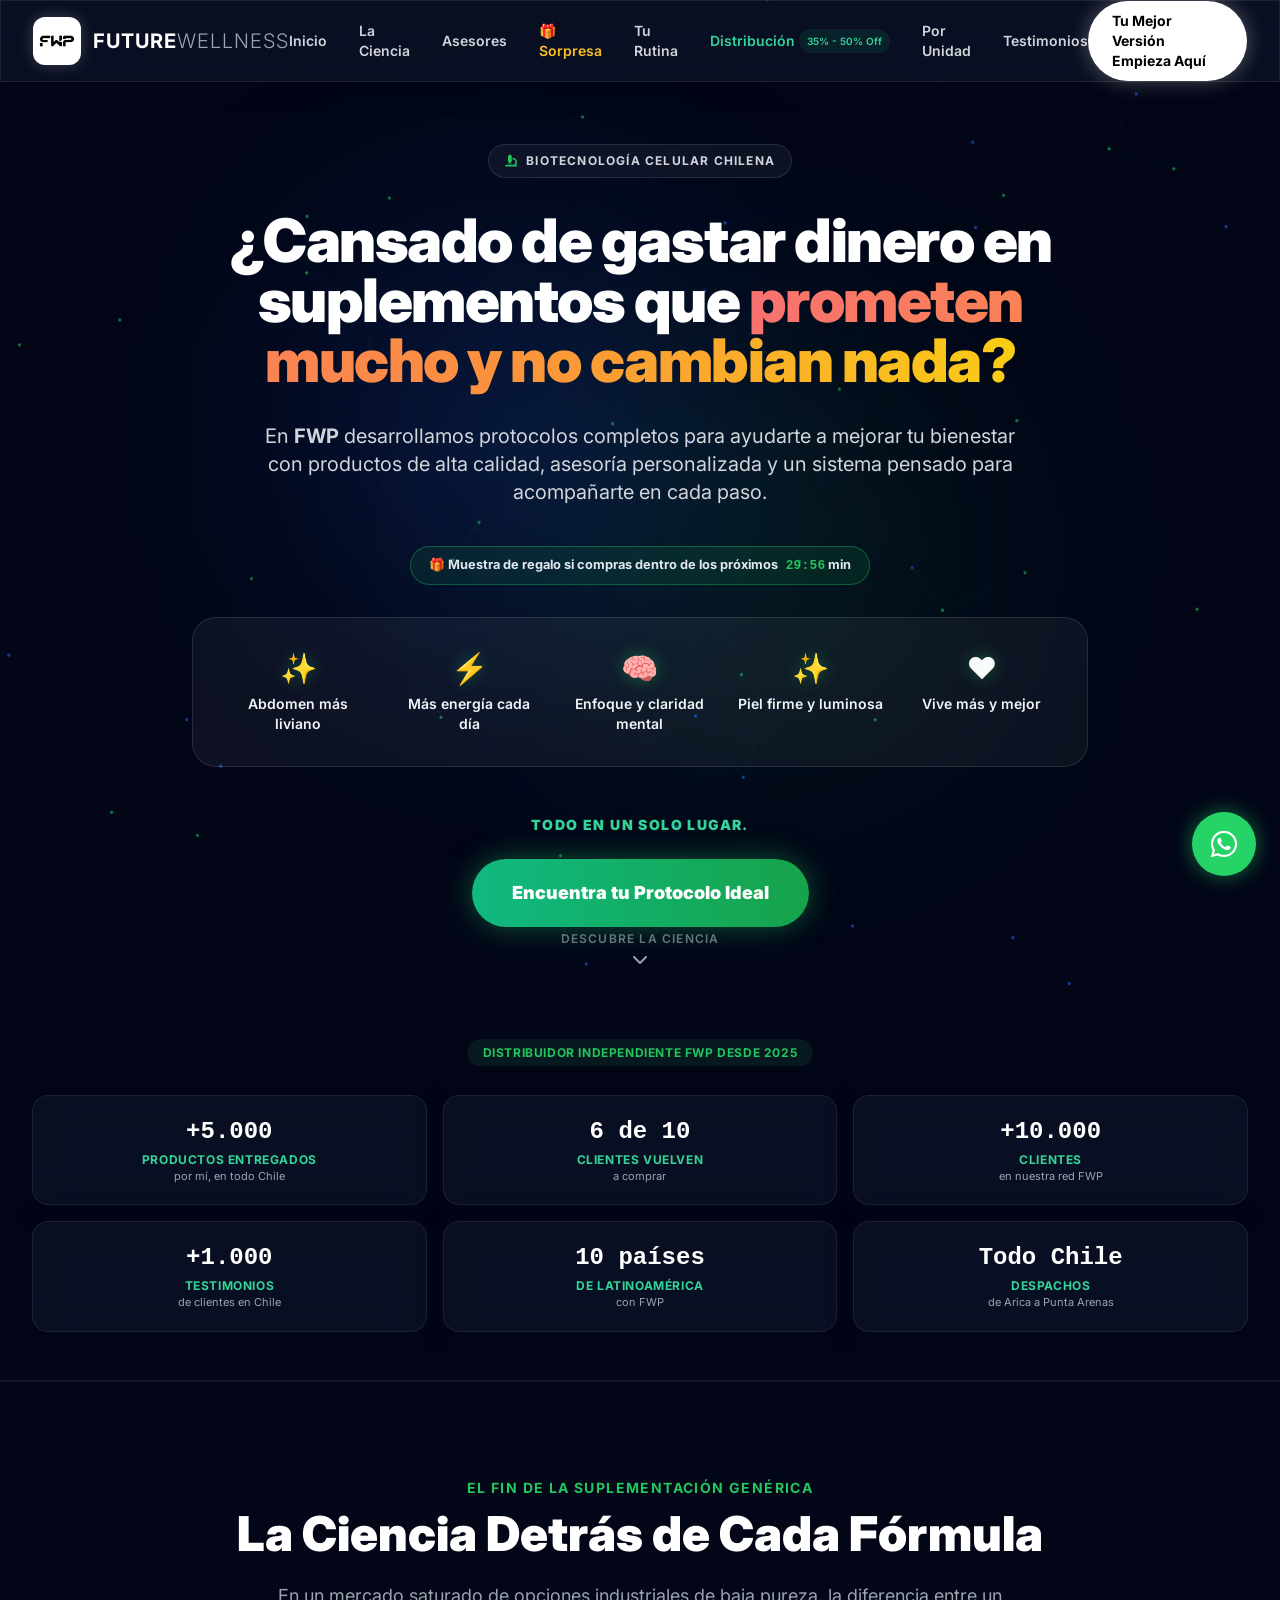
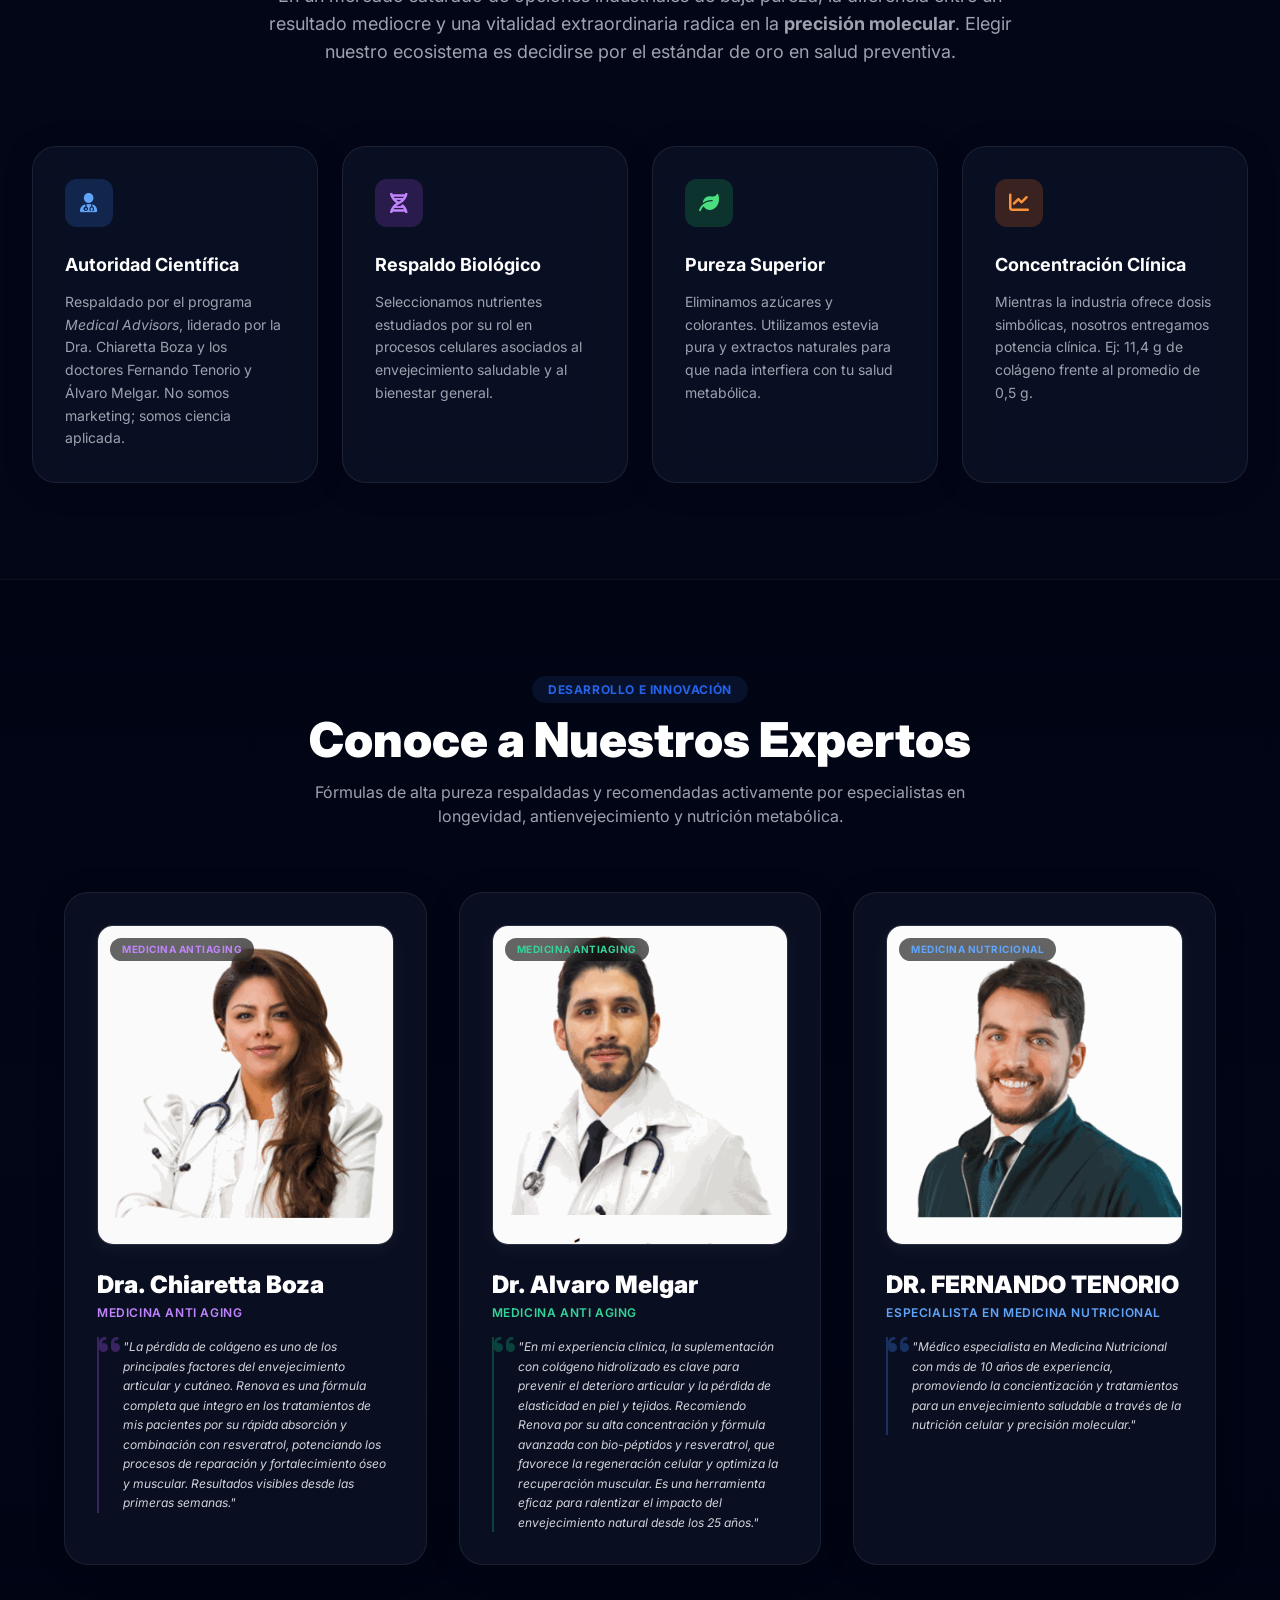
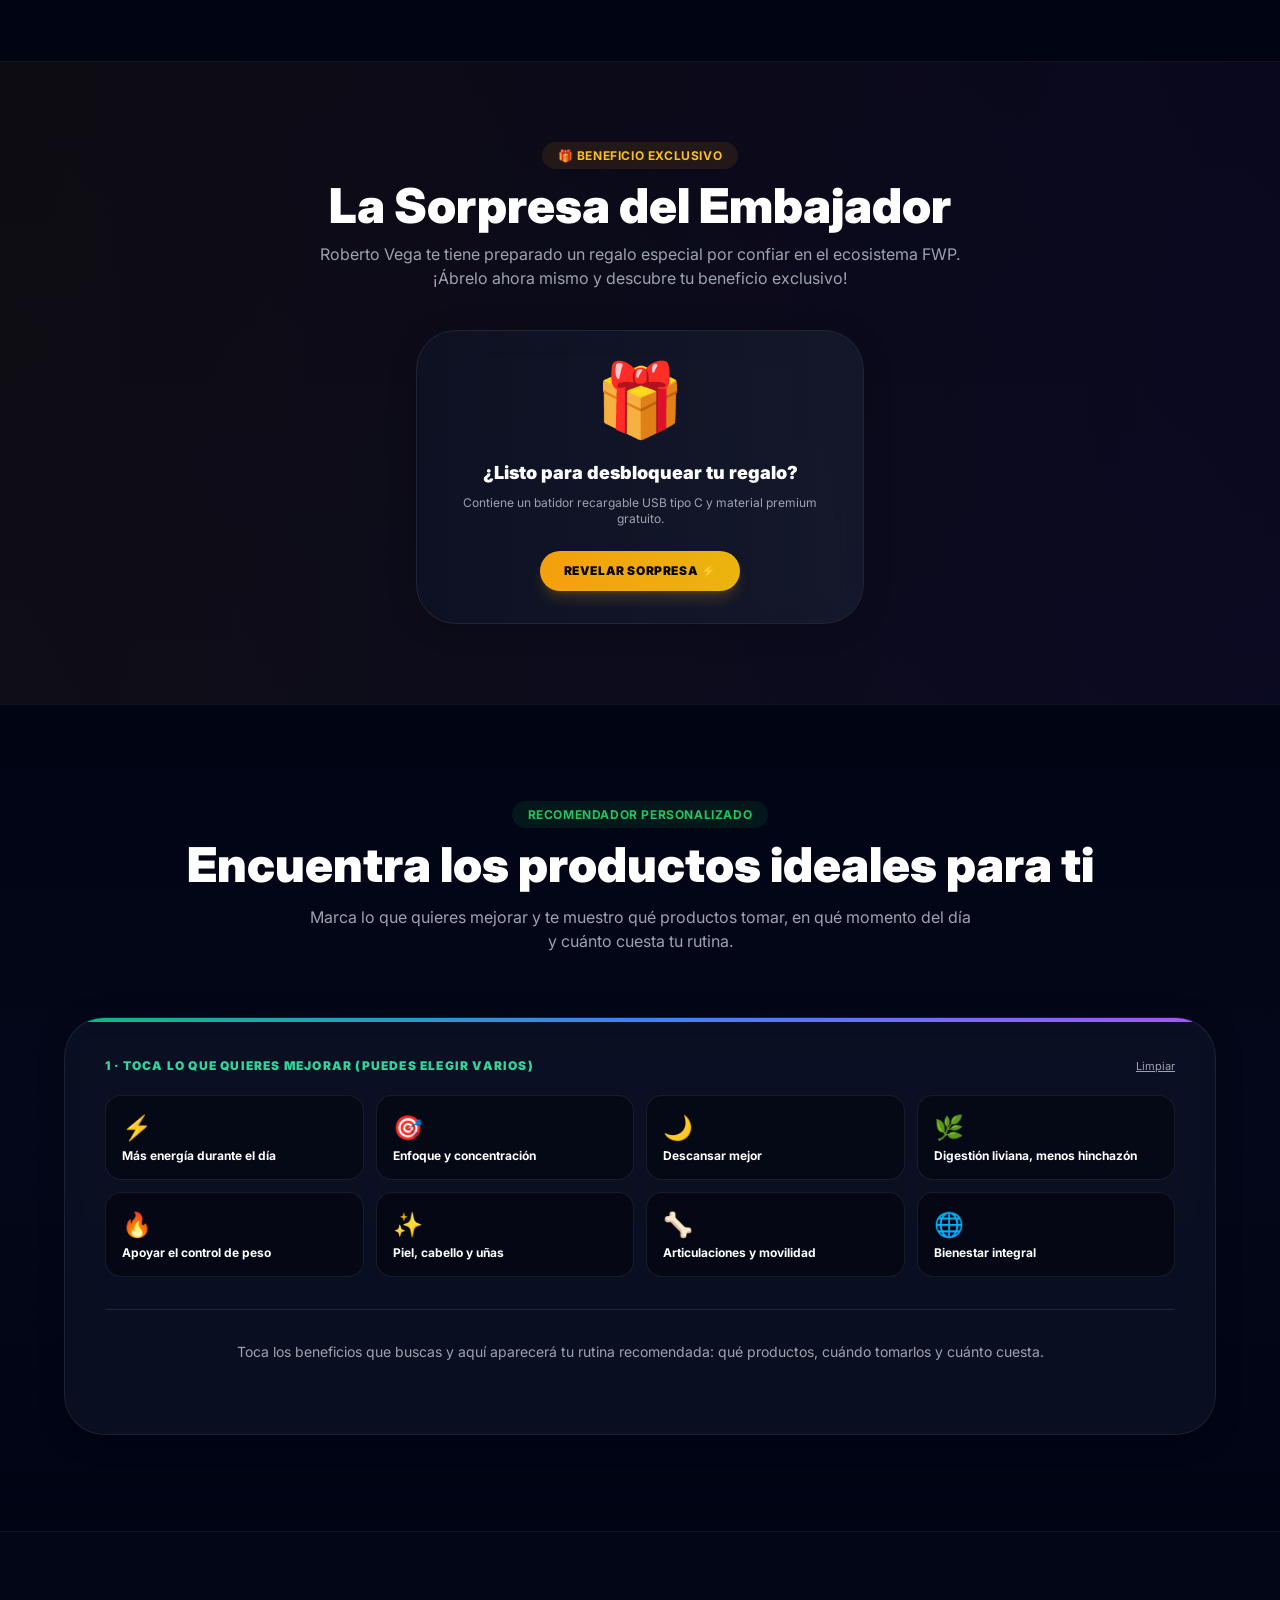
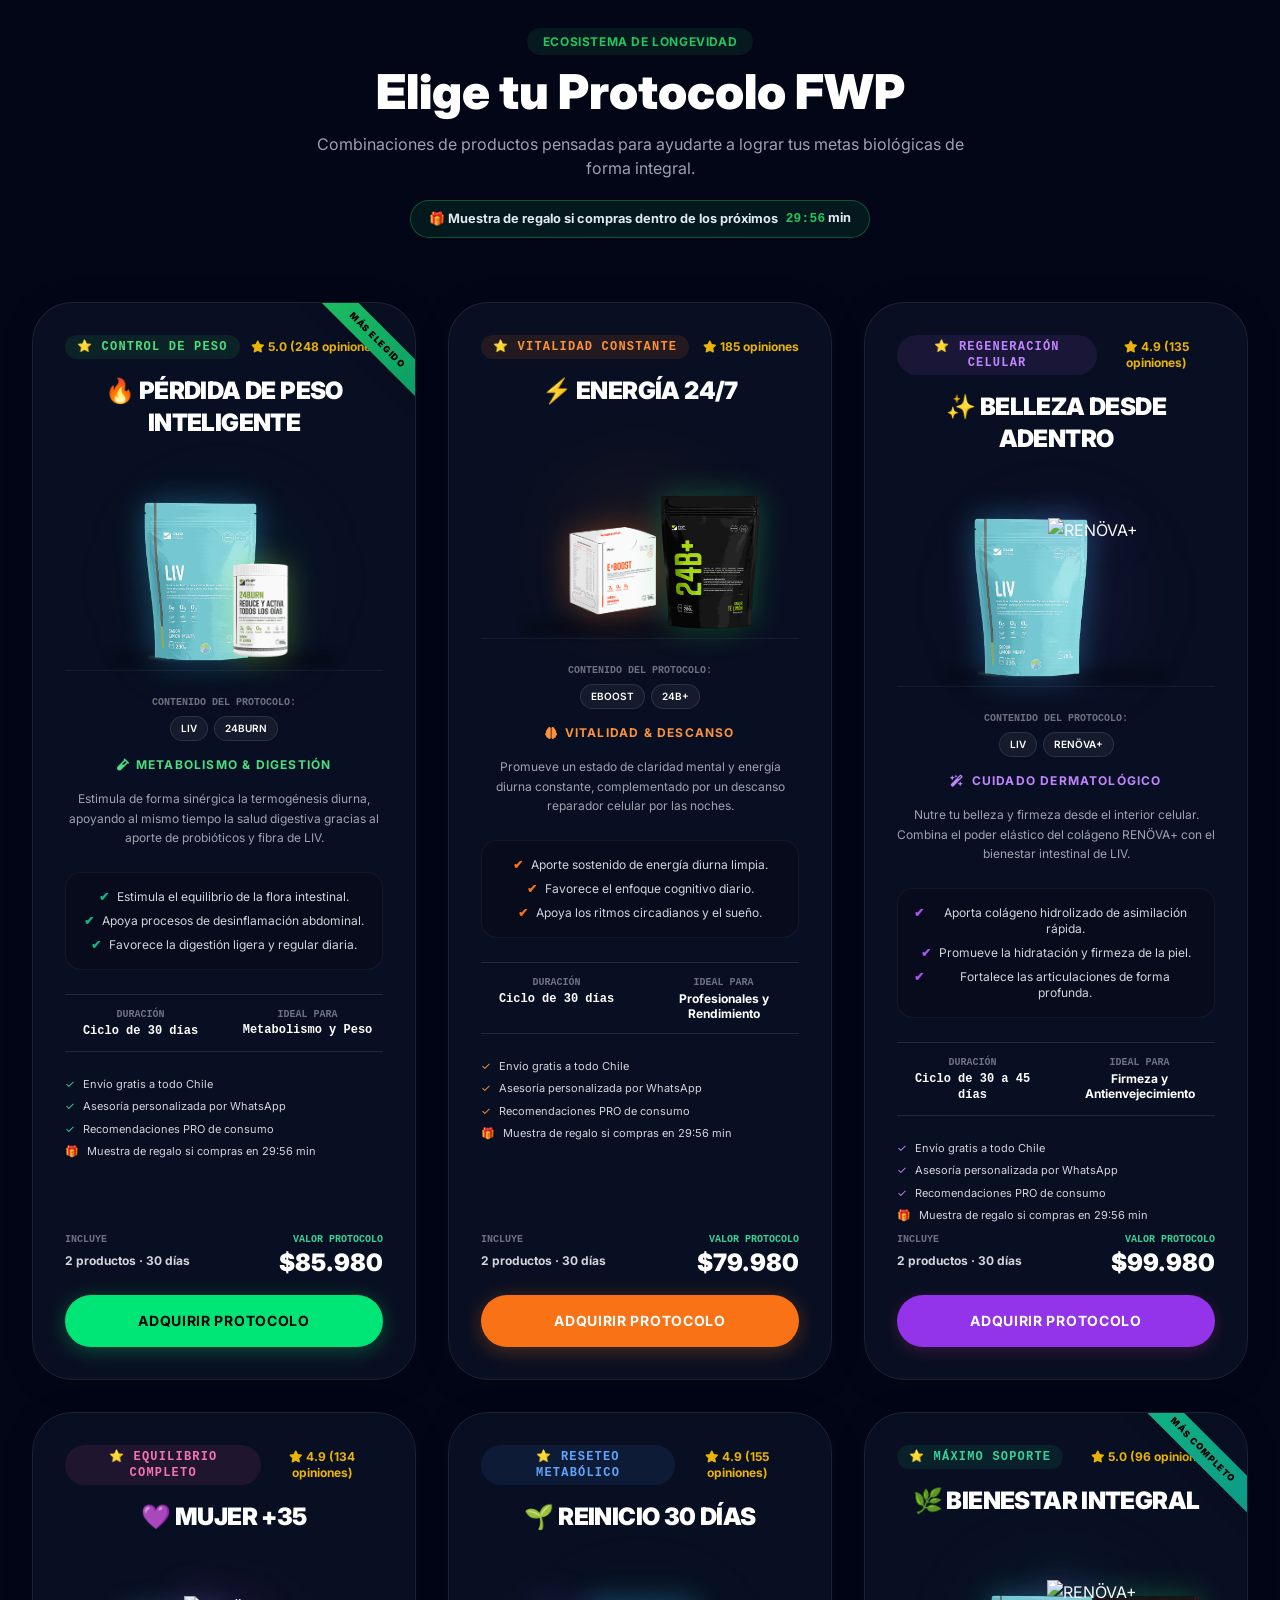
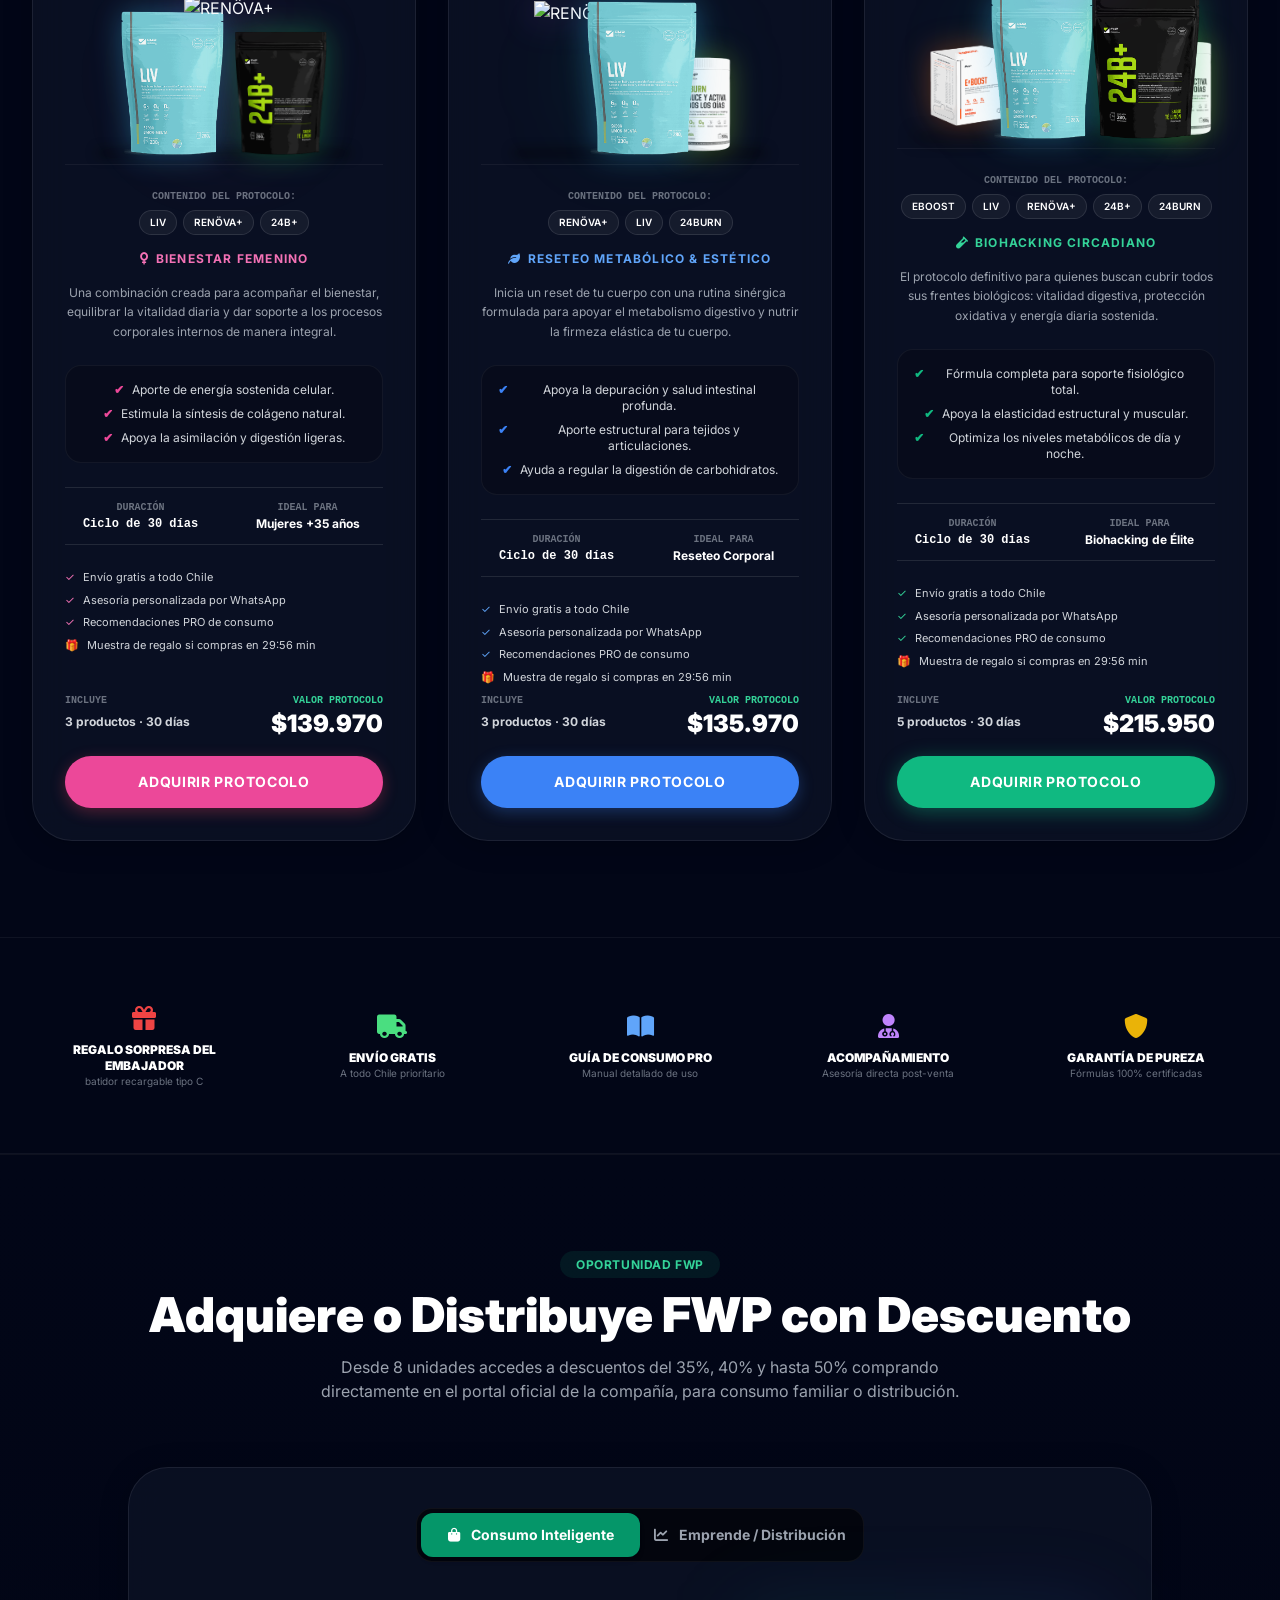
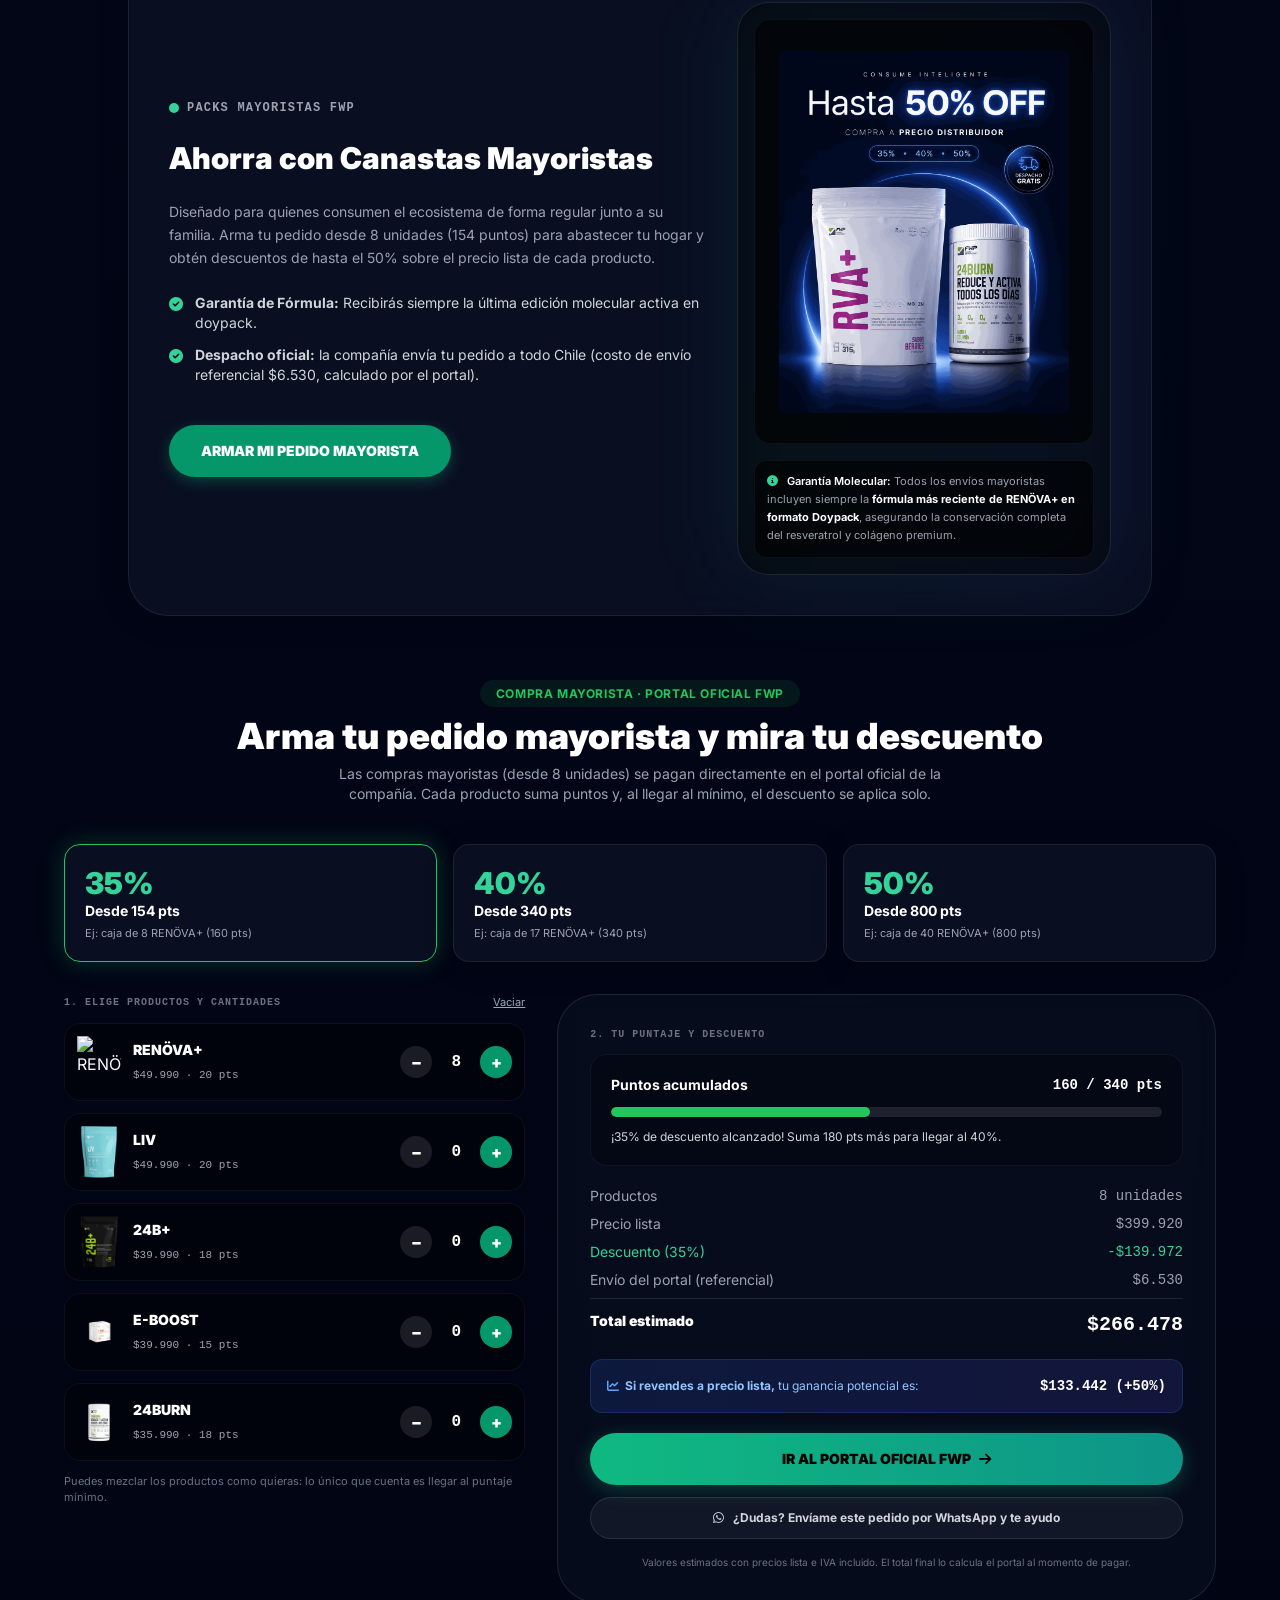
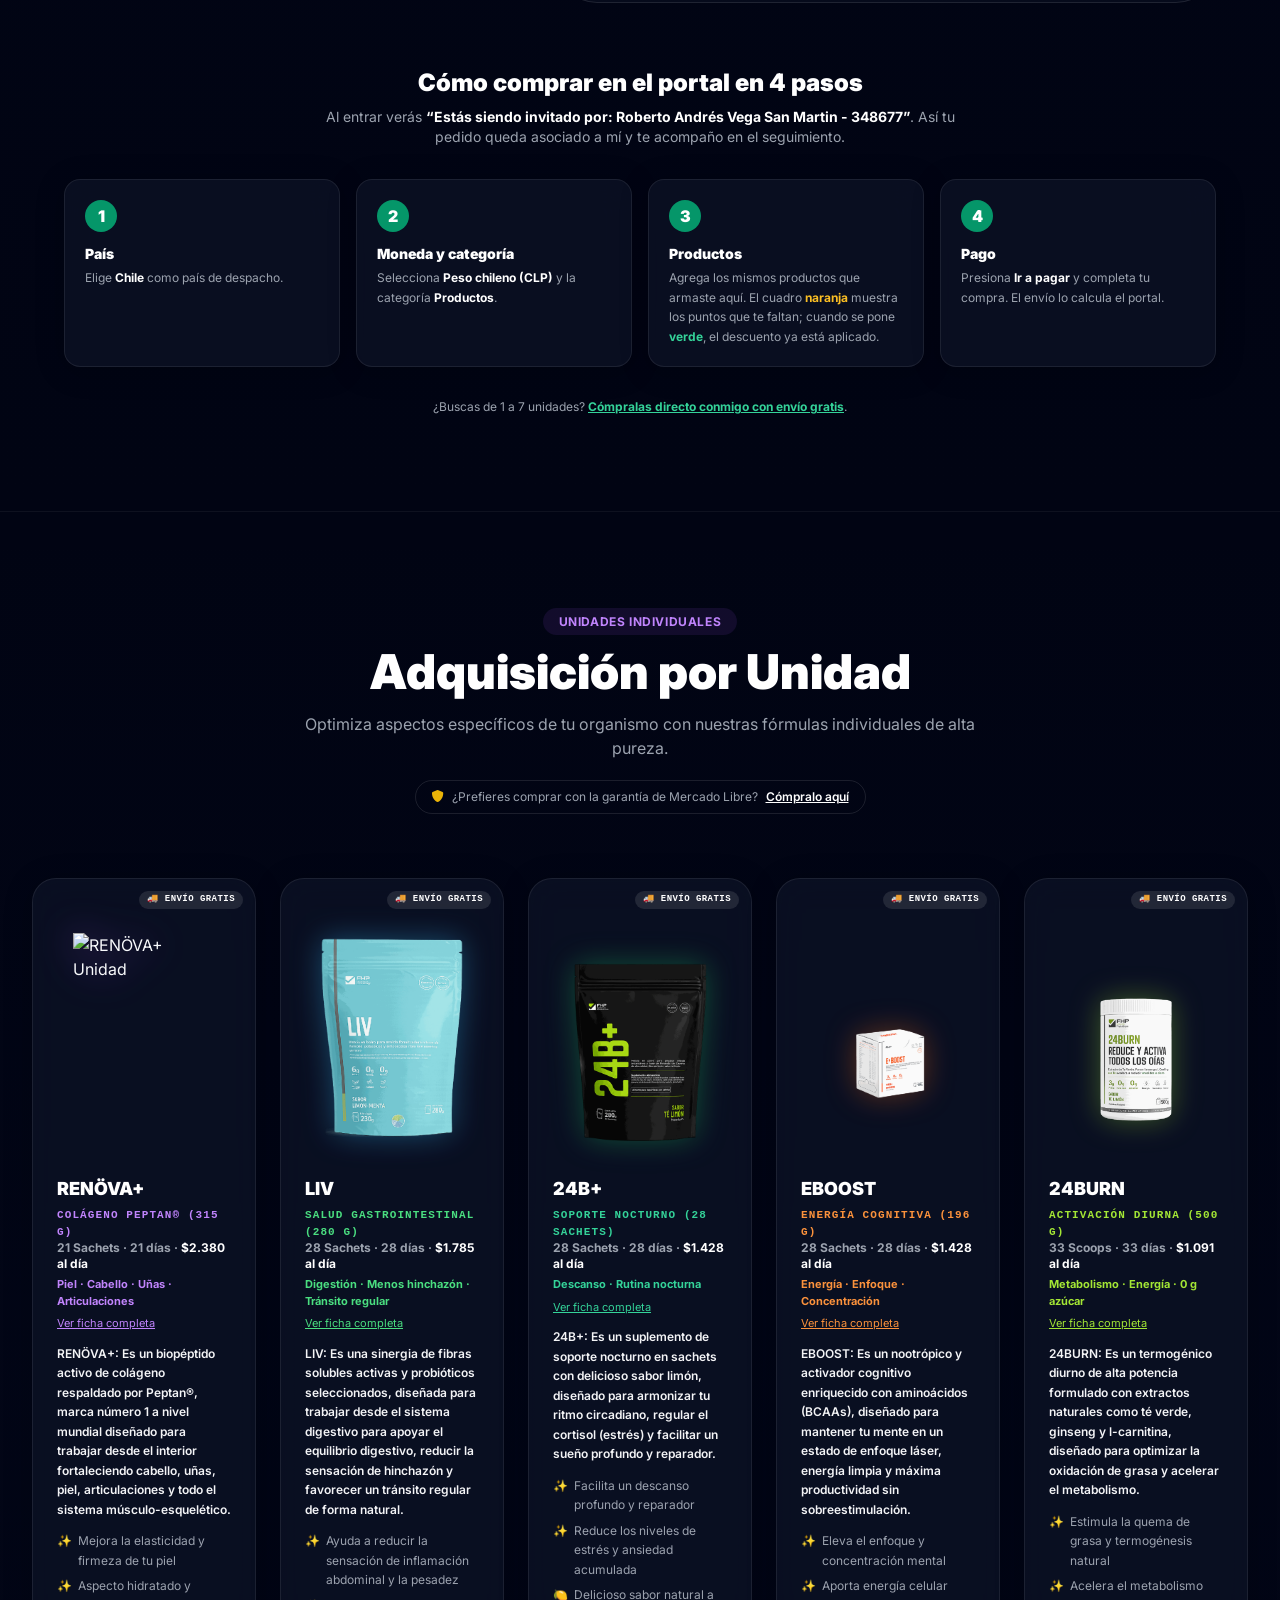
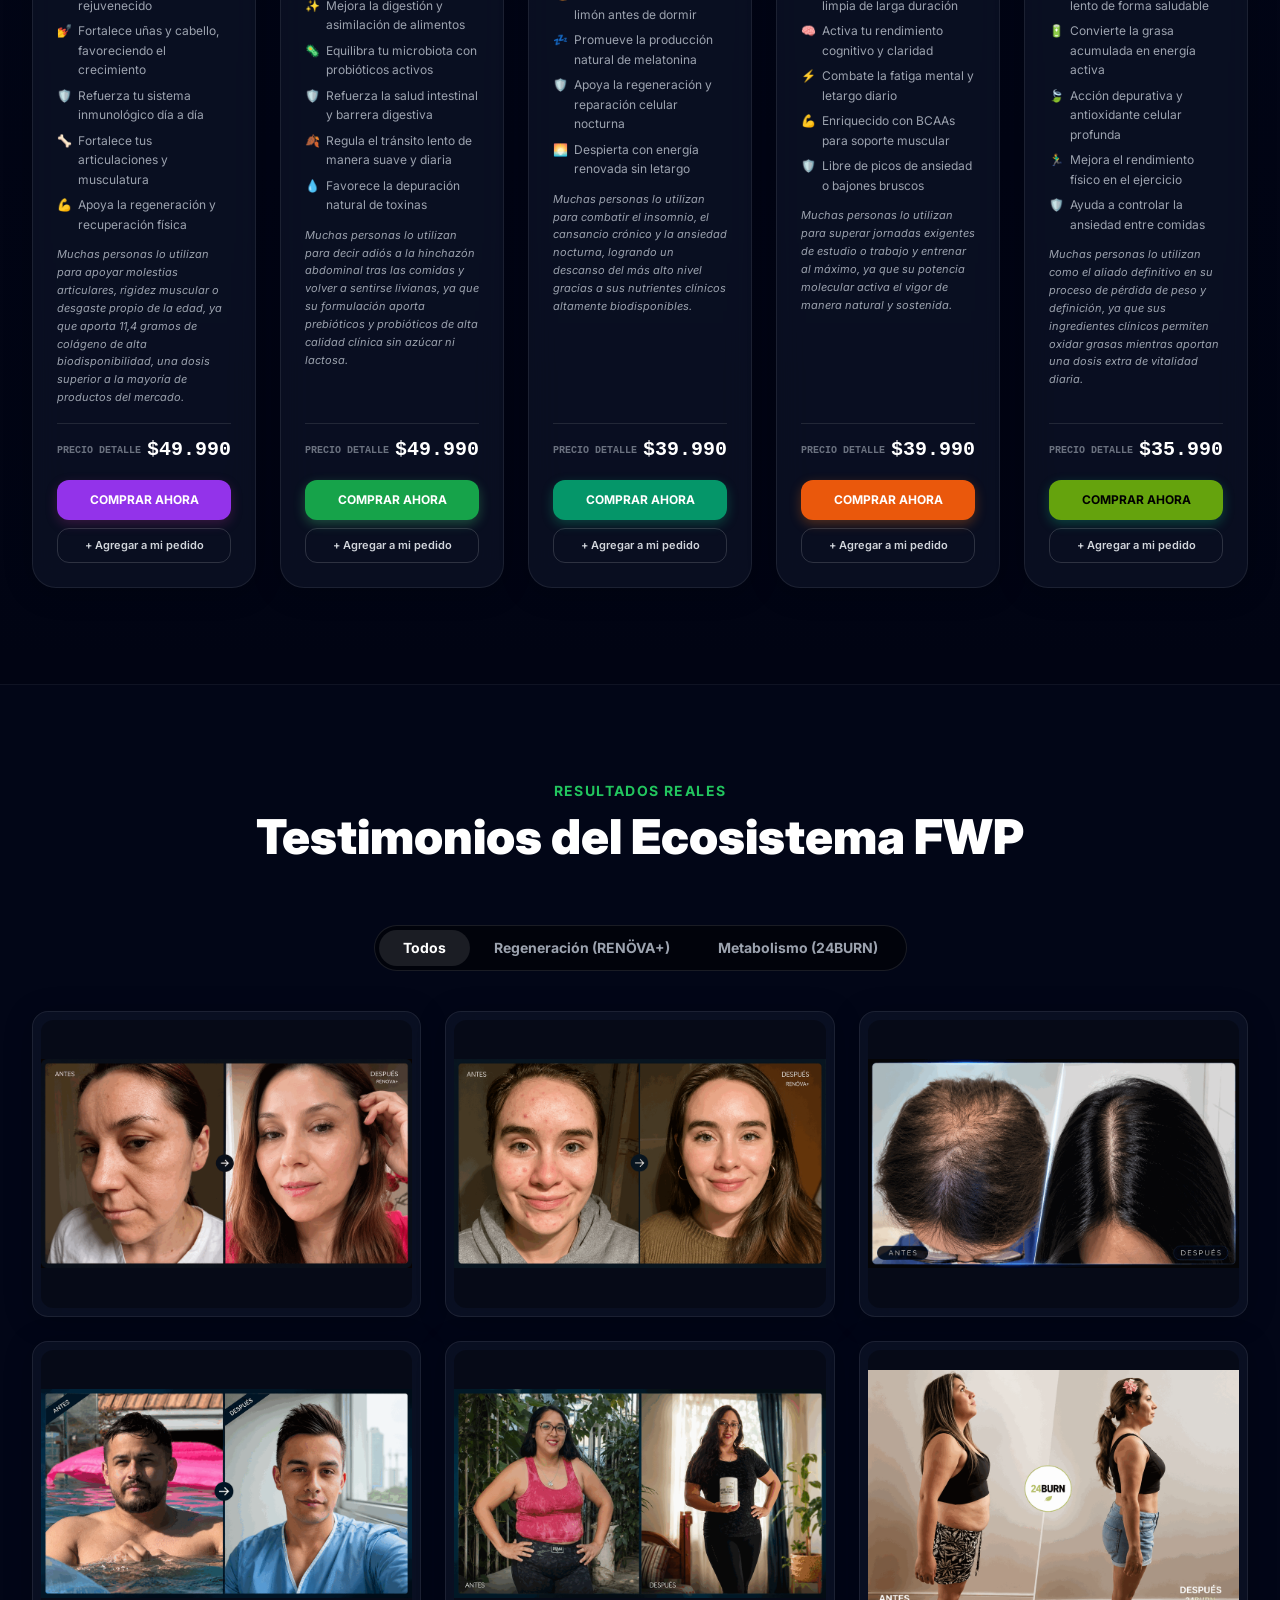
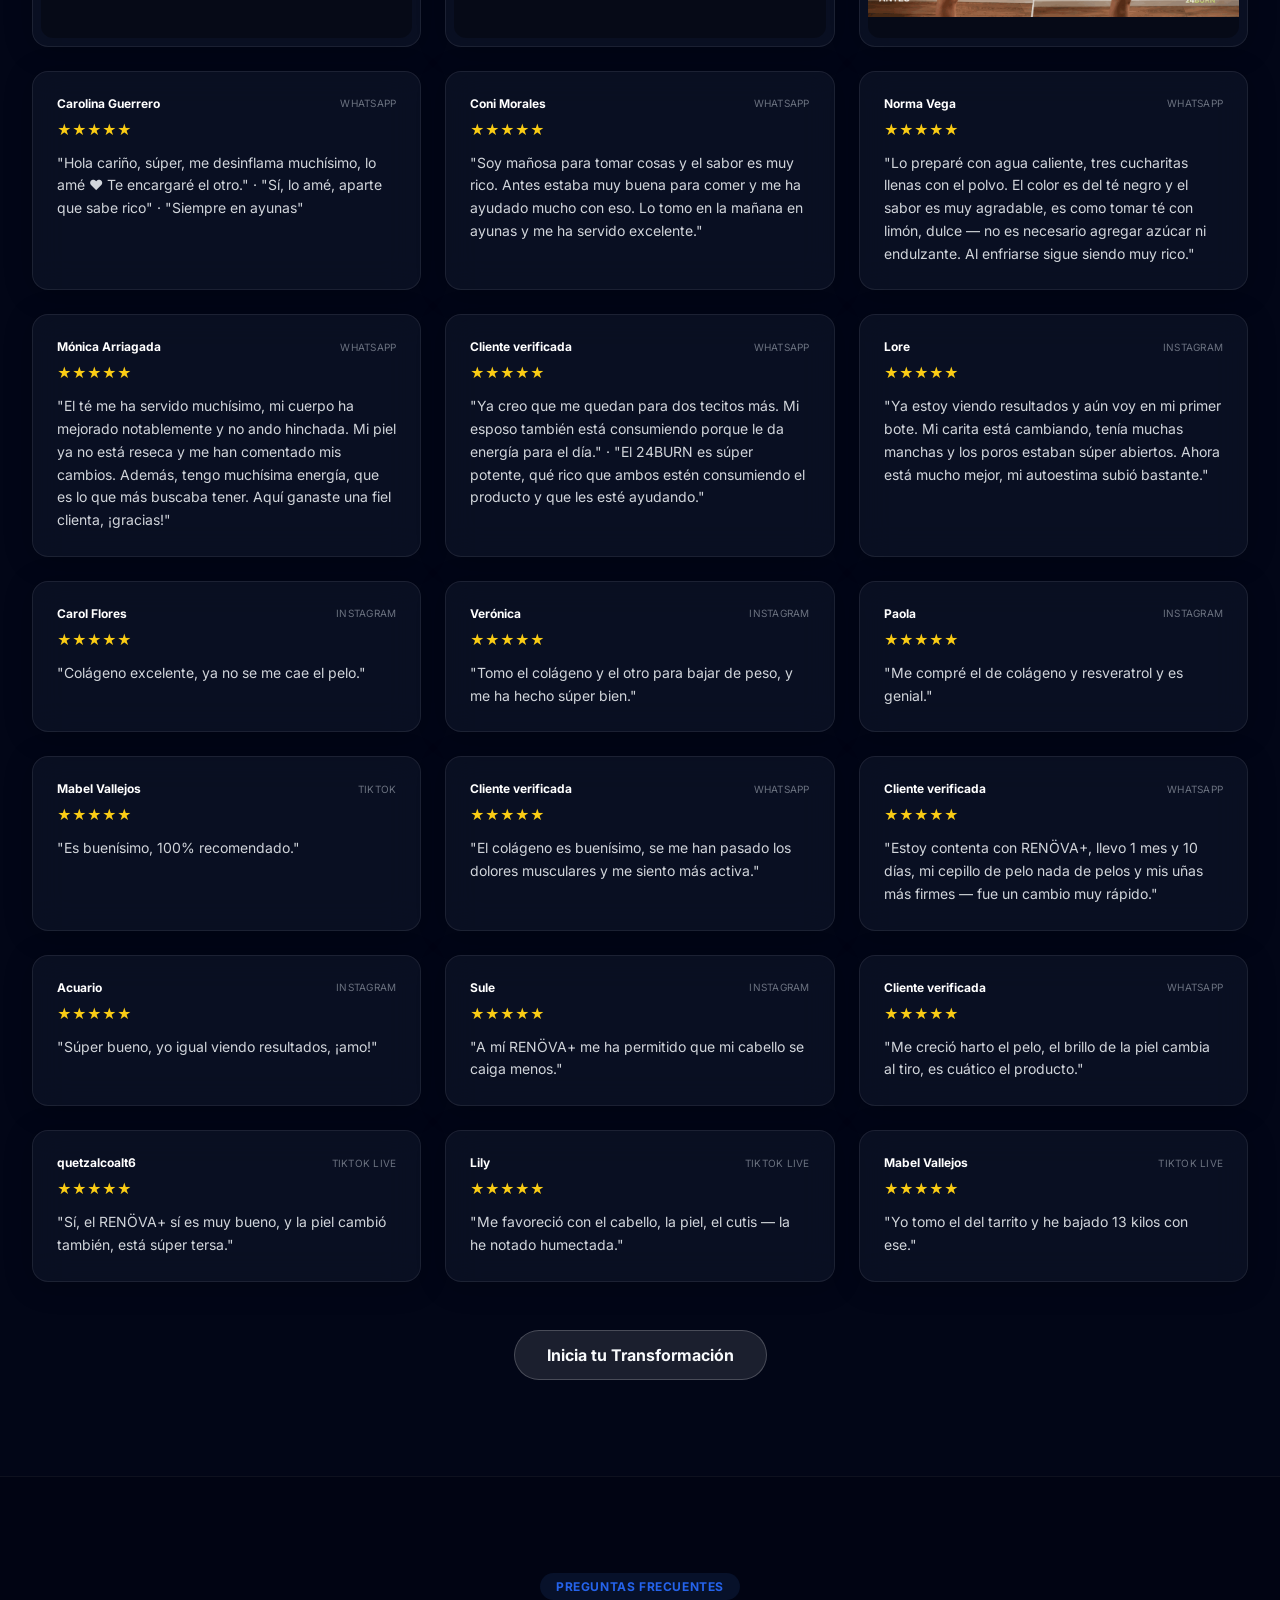
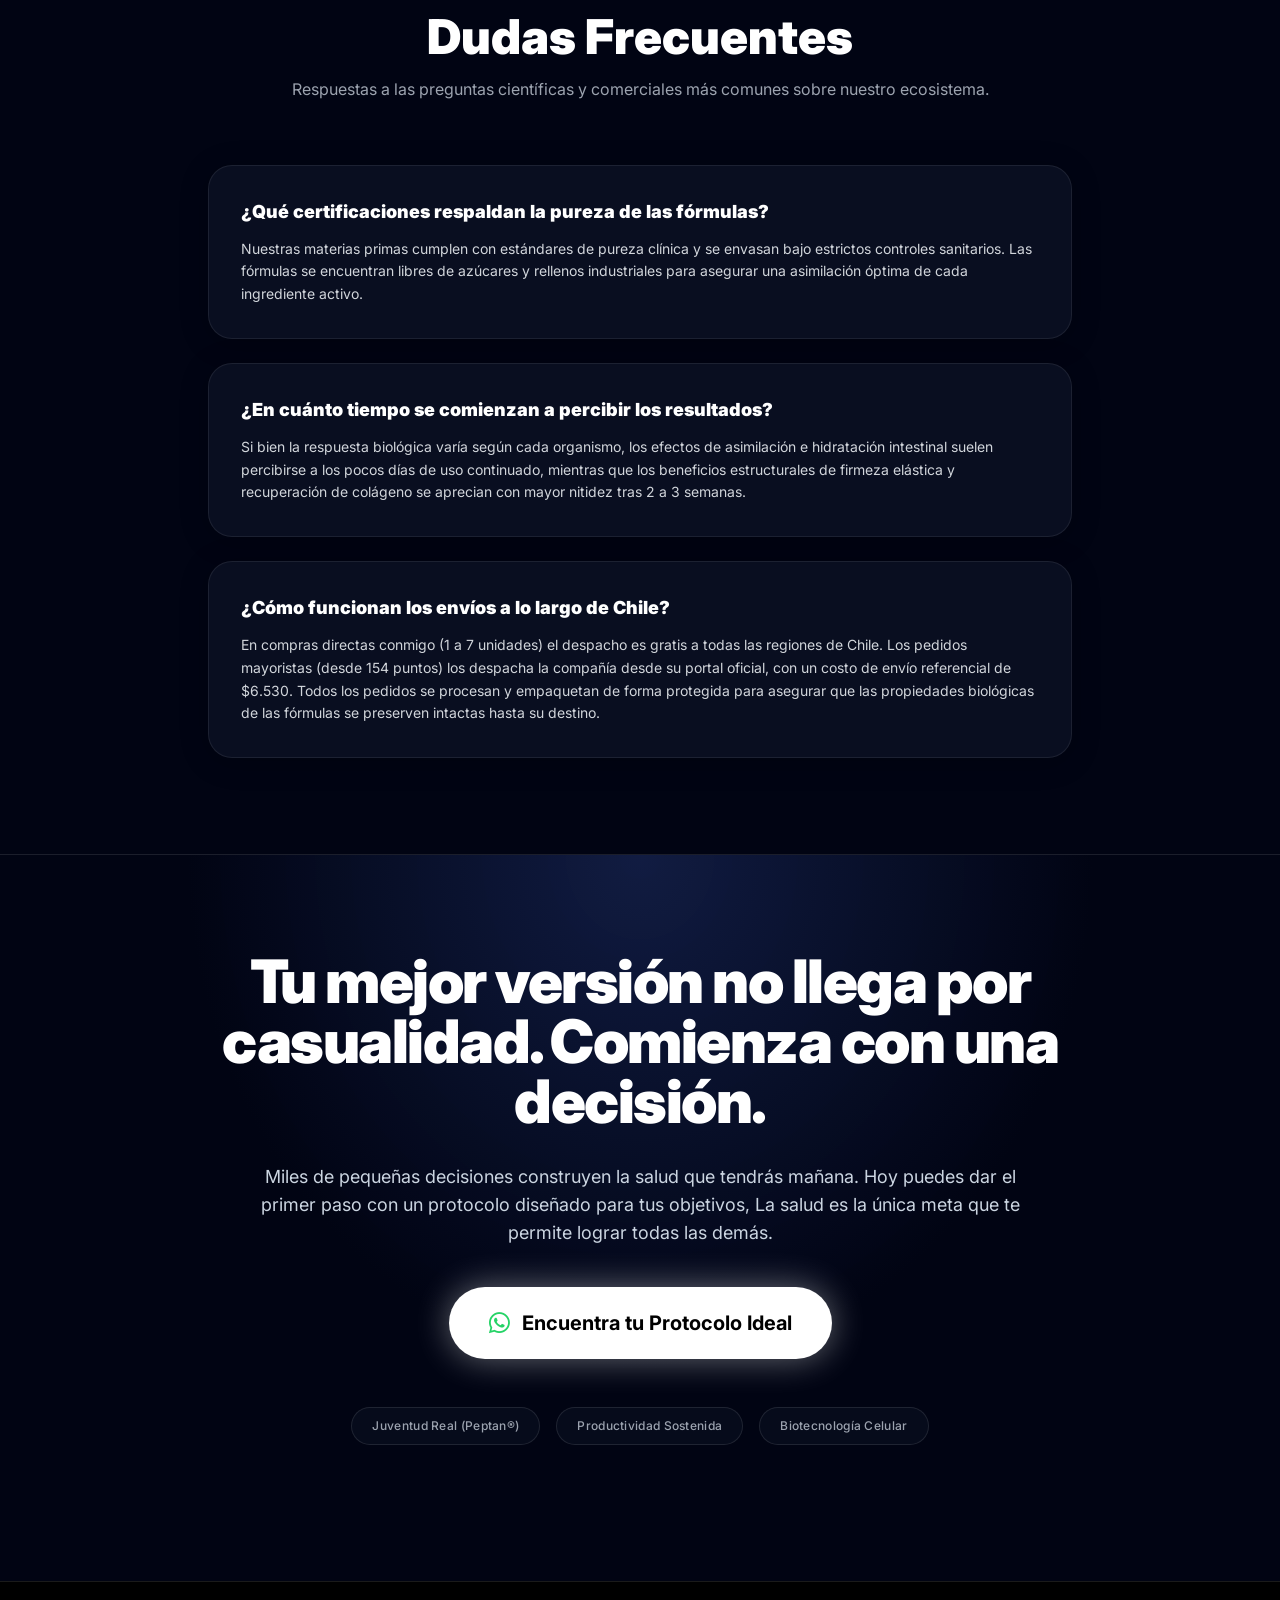
==== Index.html @ bb3ca6e0 "Add files via upload" ====
<!DOCTYPE html>
<html lang="es" class="scroll-smooth">
<head>
    <meta charset="UTF-8">
    <meta name="viewport" content="width=device-width, initial-scale=1.0">
    <title>Transforma tu Biología con FWP | Nutrición de Precisión</title>
    <meta name="description" content="Descubre suplementos premium FWP formulados con ingredientes respaldados por ciencia para apoyar tu energía, composición corporal y bienestar.">
    <meta name="facebook-domain-verification" content="2sd0xizd8xyqzh0r1ztw9jx5oz3ho8" />
    <meta name="theme-color" content="#020617">
    <link rel="canonical" href="https://fwpchile.lat/">
    <link rel="manifest" href="manifest.json">
    <meta property="og:type" content="website">
    <meta property="og:locale" content="es_CL">
    <meta property="og:site_name" content="FWP Chile">
    <meta property="og:title" content="Transforma tu Biología con FWP | Nutrición de Precisión">
    <meta property="og:description" content="Descubre la revolución en biohacking y bienestar con FWP.">
    <meta property="og:url" content="https://fwpchile.lat/">
    <meta property="og:image" content="https://fwpchile.lat/MOCKUP%20Productos/LOGO_FWP%20NEGRO.png">
    <meta name="twitter:card" content="summary">
    <meta name="twitter:title" content="Transforma tu Biología con FWP | Nutrición de Precisión">
    <meta name="twitter:description" content="Descubre la revolución en biohacking y bienestar con FWP.">
    <meta name="twitter:image" content="https://fwpchile.lat/MOCKUP%20Productos/LOGO_FWP%20NEGRO.png">
    <link rel="preconnect" href="https://fonts.googleapis.com">
    <link rel="preconnect" href="https://fonts.gstatic.com" crossorigin>
    <script type="application/ld+json">{"@context":"https://schema.org","@type":"Organization","name":"FWP Chile","url":"https://fwpchile.lat/","logo":"https://fwpchile.lat/MOCKUP%20Productos/LOGO_FWP%20NEGRO.png","contactPoint":{"@type":"ContactPoint","telephone":"+56-9-3620-0521","contactType":"sales","availableLanguage":"Spanish"}}</script>
    
    <!-- Meta Pixel Code -->
    
    <noscript>
        <img height="1" width="1" style="display:none" src="https://www.facebook.com/tr?id=3974003632907236&ev=PageView&noscript=1" />
    </noscript>
    <!-- End Meta Pixel Code -->

    <!-- Favicon optimizado para buscadores -->
    <link rel="icon" type="image/png" sizes="32x32" href="MOCKUP%20Productos/LOGO_FWP%20NEGRO.png">
    <link rel="icon" type="image/png" sizes="16x16" href="MOCKUP%20Productos/LOGO_FWP%20NEGRO.png">
    <link class="rounded-xl" rel="apple-touch-icon" href="MOCKUP%20Productos/LOGO_FWP%20NEGRO.png">
    <meta name="msapplication-TileImage" content="MOCKUP%20Productos/LOGO_FWP%20NEGRO.png">
    
    <!-- Tailwind CSS & FontAwesome -->
    <script src="assets/js/config.js?v=20261123"></script>
    <script src="assets/js/analytics.js?v=20261123" defer></script>
    <script src="assets/js/helpers.js?v=20261123" defer></script>
    <script src="assets/js/whatsapp.js?v=20261123" defer></script>
    <link href="assets/css/fontawesome-fwp.css?v=20261123" rel="stylesheet">
    <link href="https://fonts.googleapis.com/css2?family=Inter:wght@300;400;600;700;800;900&display=swap" rel="stylesheet">
    
    

    <link rel="stylesheet" href="assets/css/site.css?v=20261123">
</head>
<body class="antialiased selection:bg-fwp-green selection:text-black bg-fwp-darker">

    <!-- Bloque 1: Navegación y Identidad (Navbar) -->
    <nav class="fixed w-full z-50 glass-panel border-b-0 border-white/10 transition-all duration-300" id="navbar">
        <div class="max-w-7xl mx-auto px-4 sm:px-6 lg:px-8">
            <div class="flex justify-between items-center h-20">
                <!-- Logo -->
                <div class="flex-shrink-0 flex items-center gap-3 cursor-pointer" data-action="window.scrollTo(0,0)">
                    <div class="w-12 h-12 bg-white rounded-xl flex items-center justify-center shadow-[0_0_15px_rgba(255,255,255,0.2)] p-1 overflow-hidden">
                        <img loading="lazy" decoding="async" src="MOCKUP%20Productos/LOGO_FWP%20NEGRO.png" alt="Logo FWP" class="w-full h-full object-contain object-center scale-150 transform" data-fallback-src="https://placehold.co/100x100/ffffff/000000?font=inter&text=FWP" data-fallback-remove-class="scale-150">
                    </div>
                    <span class="font-bold text-xl tracking-wider text-white hidden sm:block">FUTURE<span class="text-gray-400 font-light">WELLNESS</span></span>
                </div>

                <!-- Desktop Menu -->
                <div class="hidden md:flex items-center space-x-8">
                    <a href="#inicio" class="text-sm font-semibold hover:text-white text-gray-300 transition-colors">Inicio</a>
                    <a href="#ciencia" class="text-sm font-semibold hover:text-white text-gray-300 transition-colors">La Ciencia</a>
                    <a href="#expertos" class="text-sm font-semibold hover:text-white text-gray-300 transition-colors">Asesores</a>
                    <a href="#sorpresa-embajador" class="text-sm font-semibold text-amber-400 hover:text-amber-300 transition-colors">🎁 Sorpresa</a>
                    <a href="#diagnostico" class="text-sm font-semibold hover:text-white text-gray-300 transition-colors">Tu Rutina</a>
                    <a href="#emprende" class="text-sm font-semibold text-emerald-400 hover:text-emerald-300 transition-colors flex items-center gap-1">Distribución <span class="bg-emerald-500/10 text-emerald-400 text-[10px] px-2 py-0.5 rounded-full whitespace-nowrap">35% - 50% Off</span></a>
                    <a href="#productos-unitario" class="text-sm font-semibold hover:text-white text-gray-300 transition-colors">Por Unidad</a>
                    <a href="#testimonios" class="text-sm font-semibold hover:text-white text-gray-300 transition-colors">Testimonios</a>
                </div>

                <!-- CTA Button & Mobile Menu trigger -->
                <div class="flex items-center gap-4">
                    <a href="#" data-whatsapp-location="landing" data-whatsapp-message="¡Hola!%20Me%20gustaría%20optimizar%20mi%20biología%20con%20FWP." target="_blank" rel="noopener noreferrer" class="bg-white text-black px-5 sm:px-6 py-2.5 rounded-full font-bold text-sm hover:scale-105 transition-transform shadow-[0_0_20px_rgba(255,255,255,0.3)]">
                        Tu Mejor Versión Empieza Aquí
                    </a>
                    <button id="mobile-menu-btn" class="md:hidden text-gray-300 hover:text-white focus:outline-none" aria-label="Abrir Menú" data-action="toggleMobileMenu()">
                        <i class="fas fa-bars text-2xl"></i>
                    </button>
                </div>
            </div>
        </div>

        <!-- Mobile Menu Drawer -->
        <div id="mobile-menu" class="hidden md:hidden w-full glass-panel border-b border-white/10 flex flex-col p-6 space-y-4 transition-all duration-300">
            <a href="#inicio" data-action="toggleMobileMenu()" class="text-sm font-semibold hover:text-white text-gray-300 transition-colors">Inicio</a>
            <a href="#ciencia" data-action="toggleMobileMenu()" class="text-sm font-semibold hover:text-white text-gray-300 transition-colors">La Ciencia</a>
            <a href="#expertos" data-action="toggleMobileMenu()" class="text-sm font-semibold hover:text-white text-gray-300 transition-colors">Asesores Médicos</a>
            <a href="#sorpresa-embajador" data-action="toggleMobileMenu()" class="text-sm font-semibold text-amber-400 hover:text-amber-300 transition-colors">🎁 Sorpresa del Embajador</a>
            <a href="#diagnostico" data-action="toggleMobileMenu()" class="text-sm font-semibold hover:text-white text-gray-300 transition-colors">Ecosistema</a>
            <a href="#emprende" data-action="toggleMobileMenu()" class="text-sm font-semibold text-emerald-400 hover:text-emerald-300 transition-colors">Distribución y Mayoristas (35% a 50% Dcto)</a>
            <a href="#productos-unitario" data-action="toggleMobileMenu()" class="text-sm font-semibold hover:text-white text-gray-300 transition-colors">Por Unidad</a>
            <a href="#testimonios" data-action="toggleMobileMenu()" class="text-sm font-semibold hover:text-white text-gray-300 transition-colors">Testimonios</a>
        </div>
    </nav>

    <!-- Bloque 2: Hero Section (La Puerta de Entrada) -->
    <section id="inicio" class="relative min-h-screen flex items-center pt-24 overflow-hidden pb-16">
        <!-- Background Elements -->
        <div class="absolute inset-0 z-0">
            <div class="absolute top-1/4 left-1/4 w-96 h-96 bg-fwp-blue/20 rounded-full blur-[120px] mix-blend-screen animate-pulse-slow"></div>
            <div class="absolute bottom-1/4 right-1/4 w-96 h-96 bg-fwp-green/10 rounded-full blur-[120px] mix-blend-screen animate-pulse-slow" style="animation-delay: 1.5s;"></div>
            <div class="absolute inset-0 bg-[url('[data-uri]')] opacity-30"></div>
            <canvas id="fwp-particles" class="absolute inset-0 w-full h-full" aria-hidden="true"></canvas>
        </div>

        <div class="max-w-5xl mx-auto px-4 sm:px-6 lg:px-8 relative z-10 text-center mt-12">
            <div class="inline-flex items-center gap-2 px-4 py-2 rounded-full bg-white/5 border border-white/10 text-gray-300 text-xs font-bold uppercase tracking-widest mb-8 animate-fade-in">
                <i class="fas fa-microscope text-fwp-green"></i>
                Biotecnología Celular Chilena
            </div>
            
            <h1 class="text-4xl sm:text-5xl md:text-6xl font-black tracking-tight mb-8 leading-tight text-white max-w-4xl mx-auto">
                ¿Cansado de gastar dinero en suplementos que <span class="text-transparent bg-clip-text bg-gradient-to-r from-red-400 via-orange-400 to-yellow-400">prometen mucho y no cambian nada?</span>
            </h1>
            
            <p class="text-base sm:text-xl text-gray-300 max-w-3xl mx-auto mb-10 font-normal leading-relaxed">
                En <strong>FWP</strong> desarrollamos protocolos completos para ayudarte a mejorar tu bienestar con productos de alta calidad, asesoría personalizada y un sistema pensado para acompañarte en cada paso.
            </p>

            <div class="mb-8">
                <div class="cycle-badge" data-cycle>
                    <span>🎁 Muestra de regalo si compras dentro de los próximos</span>
                    <span><span class="cycle-time" data-cycle-time>30:00</span> min</span>
                </div>
            </div>

            <!-- Checkmarks List -->
            <div class="grid grid-cols-2 sm:grid-cols-3 md:grid-cols-5 gap-6 max-w-4xl mx-auto mb-12 bg-white/5 p-8 rounded-3xl border border-white/10">
                <div class="flex flex-col items-center text-center">
                    <span class="text-3xl mb-2 filter drop-shadow-[0_0_8px_rgba(34,197,94,0.4)]">✨</span>
                    <span class="text-xs sm:text-sm font-semibold text-slate-100 font-sans">Abdomen más liviano</span>
                </div>
                <div class="flex flex-col items-center text-center">
                    <span class="text-3xl mb-2 filter drop-shadow-[0_0_8px_rgba(34,197,94,0.4)]">⚡</span>
                    <span class="text-xs sm:text-sm font-semibold text-slate-100 font-sans">Más energía cada día</span>
                </div>
                <div class="flex flex-col items-center text-center">
                    <span class="text-3xl mb-2 filter drop-shadow-[0_0_8px_rgba(34,197,94,0.4)]">🧠</span>
                    <span class="text-xs sm:text-sm font-semibold text-slate-100 font-sans">Enfoque y claridad mental</span>
                </div>
                <div class="flex flex-col items-center text-center">
                    <span class="text-3xl mb-2 filter drop-shadow-[0_0_8px_rgba(34,197,94,0.4)]">✨</span>
                    <span class="text-xs sm:text-sm font-semibold text-slate-100 font-sans">Piel firme y luminosa</span>
                </div>
                <div class="flex flex-col items-center text-center col-span-2 sm:col-span-1">
                    <span class="text-3xl mb-2 filter drop-shadow-[0_0_8px_rgba(34,197,94,0.4)]">❤️</span>
                    <span class="text-xs sm:text-sm font-semibold text-slate-100 font-sans">Vive más y mejor</span>
                </div>
            </div>

            <p class="text-emerald-400 text-sm font-black uppercase tracking-widest mb-6">Todo en un solo lugar.</p>

            <!-- CTA Button Hero -->
            <div class="flex flex-col sm:flex-row gap-4 justify-center">
                <a href="#diagnostico" class="px-10 py-5 bg-gradient-to-r from-emerald-500 to-green-600 text-white rounded-full font-black text-lg hover:scale-105 transition-all shadow-[0_0_30px_rgba(34,197,94,0.4)]">
                    Encuentra tu Protocolo Ideal
                </a>
            </div>
        </div>

        <!-- Scroll Indicator -->
        <div class="absolute bottom-6 left-1/2 transform -translate-x-1/2 flex flex-col items-center animate-bounce">
            <span class="text-xs text-gray-500 uppercase tracking-widest mb-1 font-semibold">Descubre la Ciencia</span>
            <i class="fas fa-chevron-down text-gray-400"></i>
        </div>
    </section>

    <!-- Franja de confianza: cifras reales -->
    <section id="confianza" class="py-12 bg-slate-950 border-b border-white/5 font-sans">
        <div class="max-w-7xl mx-auto px-4 sm:px-6 lg:px-8 text-center reveal">
            <span class="text-xs font-bold text-fwp-green bg-fwp-green/10 px-4 py-1.5 rounded-full uppercase tracking-wider">Distribuidor independiente FWP desde 2025</span>
            <div class="grid grid-cols-2 sm:grid-cols-3 gap-4 mt-8">
                <div class="glass-panel rounded-2xl p-5 flex flex-col items-center justify-center">
                    <span class="text-xl sm:text-2xl font-black text-white font-mono leading-tight">+5.000</span>
                    <span class="text-xs font-bold text-emerald-400 uppercase tracking-wider mt-1">productos entregados</span>
                    <span class="text-[11px] text-gray-400">por mí, en todo Chile</span>
                </div>
                <div class="glass-panel rounded-2xl p-5 flex flex-col items-center justify-center">
                    <span class="text-xl sm:text-2xl font-black text-white font-mono leading-tight">6 de 10</span>
                    <span class="text-xs font-bold text-emerald-400 uppercase tracking-wider mt-1">clientes vuelven</span>
                    <span class="text-[11px] text-gray-400">a comprar</span>
                </div>
                <div class="glass-panel rounded-2xl p-5 flex flex-col items-center justify-center">
                    <span class="text-xl sm:text-2xl font-black text-white font-mono leading-tight">+10.000</span>
                    <span class="text-xs font-bold text-emerald-400 uppercase tracking-wider mt-1">clientes</span>
                    <span class="text-[11px] text-gray-400">en nuestra red FWP</span>
                </div>
                <div class="glass-panel rounded-2xl p-5 flex flex-col items-center justify-center">
                    <span class="text-xl sm:text-2xl font-black text-white font-mono leading-tight">+1.000</span>
                    <span class="text-xs font-bold text-emerald-400 uppercase tracking-wider mt-1">testimonios</span>
                    <span class="text-[11px] text-gray-400">de clientes en Chile</span>
                </div>
                <div class="glass-panel rounded-2xl p-5 flex flex-col items-center justify-center">
                    <span class="text-xl sm:text-2xl font-black text-white font-mono leading-tight">10 países</span>
                    <span class="text-xs font-bold text-emerald-400 uppercase tracking-wider mt-1">de Latinoamérica</span>
                    <span class="text-[11px] text-gray-400">con FWP</span>
                </div>
                <div class="glass-panel rounded-2xl p-5 flex flex-col items-center justify-center">
                    <span class="text-xl sm:text-2xl font-black text-white font-mono leading-tight">Todo Chile</span>
                    <span class="text-xs font-bold text-emerald-400 uppercase tracking-wider mt-1">despachos</span>
                    <span class="text-[11px] text-gray-400">de Arica a Punta Arenas</span>
                </div>
            </div>
        </div>
    </section>

    <!-- Bloque 3: Pilares Científicos (La Ciencia Detrás de Cada Fórmula) -->
    <section id="ciencia" class="py-24 bg-fwp-darker relative border-t border-white/5">
        <div class="max-w-7xl mx-auto px-4 sm:px-6 lg:px-8">
            <div class="text-center mb-20 reveal">
                <h2 class="text-sm font-bold text-fwp-green tracking-widest uppercase mb-3">El fin de la suplementación genérica</h2>
                <h3 class="text-3xl md:text-5xl font-black text-white mb-6">La Ciencia Detrás de Cada Fórmula</h3>
                <p class="text-gray-400 max-w-3xl mx-auto text-lg">En un mercado saturado de opciones industriales de baja pureza, la diferencia entre un resultado mediocre y una vitalidad extraordinaria radica en la <strong>precisión molecular</strong>. Elegir nuestro ecosistema es decidirse por el estándar de oro en salud preventiva.</p>
            </div>

            <div class="grid grid-cols-1 md:grid-cols-2 lg:grid-cols-4 gap-6">
                <!-- Card 1 -->
                <div class="glass-panel p-8 rounded-3xl reveal hover:-translate-y-2 transition-transform duration-300">
                    <div class="w-12 h-12 bg-blue-500/20 rounded-xl flex items-center justify-center text-blue-400 text-xl mb-6">
                        <i class="fas fa-user-md"></i>
                    </div>
                    <h4 class="text-lg font-bold text-white mb-3">Autoridad Científica</h4>
                    <p class="text-gray-400 text-sm leading-relaxed">Respaldado por el programa <em>Medical Advisors</em>, liderado por la Dra. Chiaretta Boza y los doctores Fernando Tenorio y Álvaro Melgar. No somos marketing; somos ciencia aplicada.</p>
                </div>
                <!-- Card 2 -->
                <div class="glass-panel p-8 rounded-3xl reveal hover:-translate-y-2 transition-transform duration-300" style="transition-delay: 100ms;">
                    <div class="w-12 h-12 bg-purple-500/20 rounded-xl flex items-center justify-center text-purple-400 text-xl mb-6">
                        <i class="fas fa-dna"></i>
                    </div>
                    <h4 class="text-lg font-bold text-white mb-3">Respaldo Biológico</h4>
                    <p class="text-gray-400 text-sm leading-relaxed">Seleccionamos nutrientes estudiados por su rol en procesos celulares asociados al envejecimiento saludable y al bienestar general.</p>
                </div>
                <!-- Card 3 -->
                <div class="glass-panel p-8 rounded-3xl reveal hover:-translate-y-2 transition-transform duration-300" style="transition-delay: 200ms;">
                    <div class="w-12 h-12 bg-green-500/20 rounded-xl flex items-center justify-center text-green-400 text-xl mb-6">
                        <i class="fas fa-leaf"></i>
                    </div>
                    <h4 class="text-lg font-bold text-white mb-3">Pureza Superior</h4>
                    <p class="text-gray-400 text-sm leading-relaxed">Eliminamos azúcares y colorantes. Utilizamos estevia pura y extractos naturales para que nada interfiera con tu salud metabólica.</p>
                </div>
                <!-- Card 4 -->
                <div class="glass-panel p-8 rounded-3xl reveal hover:-translate-y-2 transition-transform duration-300" style="transition-delay: 300ms;">
                    <div class="w-12 h-12 bg-orange-500/20 rounded-xl flex items-center justify-center text-orange-400 text-xl mb-6">
                        <i class="fas fa-chart-line"></i>
                    </div>
                    <h4 class="text-lg font-bold text-white mb-3">Concentración Clínica</h4>
                    <p class="text-gray-400 text-sm leading-relaxed">Mientras la industria ofrece dosis simbólicas, nosotros entregamos potencia clínica. Ej: 11,4 g de colágeno frente al promedio de 0,5 g.</p>
                </div>
            </div>
        </div>
    </section>

    <!-- Bloque 4: Autoridad y Aval Clínico (Medical Advisors) -->
    <section id="expertos" class="py-24 bg-[#010413] border-t border-white/5 relative">
        <div class="absolute inset-0 bg-gradient-to-b from-transparent via-blue-950/5 to-transparent pointer-events-none"></div>
        <div class="max-w-7xl mx-auto px-4 sm:px-6 lg:px-8 relative z-10">
            <div class="text-center mb-16 reveal">
                <span class="text-xs font-bold text-fwp-blue bg-blue-500/10 px-4 py-1.5 rounded-full uppercase tracking-wider">Desarrollo e Innovación</span>
                <h2 class="text-3xl md:text-5xl font-black text-white mt-4 mb-4">Conoce a Nuestros Expertos</h2>
                <p class="text-gray-400 max-w-2xl mx-auto text-sm md:text-base">Fórmulas de alta pureza respaldadas y recomendadas activamente por especialistas en longevidad, antienvejecimiento y nutrición metabólica.</p>
            </div>

            <div class="grid grid-cols-1 lg:grid-cols-3 gap-8 max-w-6xl mx-auto reveal">
                <!-- Dra. Chiaretta Boza -->
                <div class="glass-panel rounded-3xl p-8 border border-white/10 hover:border-purple-500/40 transition-all duration-300 flex flex-col justify-between">
                    <div>
                        <div class="w-full h-80 bg-slate-900 rounded-2xl mb-6 overflow-hidden flex items-center justify-center relative shadow-[0_4px_20px_rgba(255,255,255,0.05)] border border-white/10">
                            <img loading="lazy" decoding="async" src="Doctores/image_76b720.png" alt="Dra. Chiaretta Boza" class="w-full h-full object-cover object-top" data-fallback-src="https://placehold.co/400x500/1e293b/ffffff?font=inter&text=Dra.+Chiaretta+Boza">
                            <div class="absolute top-3 left-3 bg-black/60 backdrop-blur-md text-[10px] font-bold text-purple-400 px-3 py-1 rounded-full uppercase tracking-wider">
                                Medicina Antiaging
                            </div>
                        </div>
                        <h3 class="text-2xl font-black text-white mb-1">Dra. Chiaretta Boza</h3>
                        <span class="text-xs font-semibold text-purple-400 uppercase tracking-wider block mb-4">Medicina anti Aging</span>
                        
                        <div class="relative pl-6 border-l-2 border-purple-500/30">
                            <i class="fa-solid fa-quote-left text-purple-500/30 text-2xl absolute left-0 -top-2"></i>
                            <p class="text-gray-300 text-xs italic leading-relaxed">
                                "La pérdida de colágeno es uno de los principales factores del envejecimiento articular y cutáneo. Renova es una fórmula completa que integro en los tratamientos de mis pacientes por su rápida absorción y combinación con resveratrol, potenciando los procesos de reparación y fortalecimiento óseo y muscular. Resultados visibles desde las primeras semanas."
                            </p>
                        </div>
                    </div>
                </div>

                <!-- Dr. Álvaro Melgar -->
                <div class="glass-panel rounded-3xl p-8 border border-white/10 hover:border-emerald-500/40 transition-all duration-300 flex flex-col justify-between">
                    <div>
                        <div class="w-full h-80 bg-slate-900 rounded-2xl mb-6 overflow-hidden flex items-center justify-center relative shadow-[0_4px_20px_rgba(255,255,255,0.05)] border border-white/10">
                            <img loading="lazy" decoding="async" src="Doctores/image_76b701.png" alt="Dr. Álvaro Melgar" class="w-full h-full object-cover object-top" data-fallback-src="https://placehold.co/400x500/1e293b/ffffff?font=inter&text=Dr.+Alvaro+Melgar">
                            <div class="absolute top-3 left-3 bg-black/60 backdrop-blur-md text-[10px] font-bold text-emerald-400 px-3 py-1 rounded-full uppercase tracking-wider">
                                Medicina Antiaging
                            </div>
                        </div>
                        <h3 class="text-2xl font-black text-white mb-1">Dr. Alvaro Melgar</h3>
                        <span class="text-xs font-semibold text-emerald-400 uppercase tracking-wider block mb-4">Medicina anti Aging</span>
                        
                        <div class="relative pl-6 border-l-2 border-emerald-500/30">
                            <i class="fa-solid fa-quote-left text-emerald-500/30 text-2xl absolute left-0 -top-2"></i>
                            <p class="text-gray-300 text-xs italic leading-relaxed">
                                "En mi experiencia clínica, la suplementación con colágeno hidrolizado es clave para prevenir el deterioro articular y la pérdida de elasticidad en piel y tejidos. Recomiendo Renova por su alta concentración y fórmula avanzada con bio-péptidos y resveratrol, que favorece la regeneración celular y optimiza la recuperación muscular. Es una herramienta eficaz para ralentizar el impacto del envejecimiento natural desde los 25 años."
                            </p>
                        </div>
                    </div>
                </div>

                <!-- Dr. Fernando Tenorio -->
                <div class="glass-panel rounded-3xl p-8 border border-white/10 hover:border-blue-500/40 transition-all duration-300 flex flex-col justify-between">
                    <div>
                        <div class="w-full h-80 bg-slate-900 rounded-2xl mb-6 overflow-hidden flex items-center justify-center relative shadow-[0_4px_20px_rgba(255,255,255,0.05)] border border-white/10">
                            <img loading="lazy" decoding="async" src="Doctores/image_76b73f.png" alt="Dr. Fernando Tenorio" class="w-full h-full object-cover object-top" data-fallback-src="https://placehold.co/400x500/1e293b/ffffff?font=inter&text=Dr.+Fernando+Tenorio">
                            <div class="absolute top-3 left-3 bg-black/60 backdrop-blur-md text-[10px] font-bold text-blue-400 px-3 py-1 rounded-full uppercase tracking-wider">
                                Medicina Nutricional
                            </div>
                        </div>
                        <h3 class="text-2xl font-black text-white mb-1">DR. FERNANDO TENORIO</h3>
                        <span class="text-xs font-semibold text-blue-400 uppercase tracking-wider block mb-4">Especialista en Medicina Nutricional</span>
                        
                        <div class="relative pl-6 border-l-2 border-blue-500/30">
                            <i class="fa-solid fa-quote-left text-blue-500/30 text-2xl absolute left-0 -top-2"></i>
                            <p class="text-gray-300 text-xs italic leading-relaxed">
                                "Médico especialista en Medicina Nutricional con más de 10 años de experiencia, promoviendo la concientización y tratamientos para un envejecimiento saludable a través de la nutrición celular y precisión molecular."
                            </p>
                        </div>
                    </div>
                </div>
            </div>
        </div>
    </section>

    <!-- Bloque 5: El Gancho de Reciprocidad (La Sorpresa del Embajador) -->
    <section id="sorpresa-embajador" class="py-20 bg-gradient-to-b from-[#010413] to-[#020617] border-t border-white/5 relative overflow-hidden">
        <div class="absolute inset-0 bg-gradient-to-r from-amber-500/5 to-purple-500/5 pointer-events-none"></div>
        <div class="max-w-4xl mx-auto px-4 relative z-10 text-center">
            <div class="reveal">
                <span class="text-xs font-bold text-amber-400 bg-amber-500/10 px-4 py-1.5 rounded-full uppercase tracking-wider">🎁 Beneficio Exclusivo</span>
                <h2 class="text-3xl md:text-5xl font-black text-white mt-4 mb-3">La Sorpresa del Embajador</h2>
                <p class="text-gray-400 text-sm md:text-base max-w-2xl mx-auto mb-10">Roberto Vega te tiene preparado un regalo especial por confiar en el ecosistema FWP. ¡Ábrelo ahora mismo y descubre tu beneficio exclusivo!</p>
                
                <!-- Interactive Surprise Box -->
                <div id="gift-box-container" class="max-w-md mx-auto glass-panel rounded-[2.5rem] p-8 border border-amber-500/30 hover:border-amber-400/50 transition-all duration-300 relative overflow-hidden group shadow-[0_0_30px_rgba(245,158,11,0.15)]">
                    <div class="absolute inset-0 shimmer-effect opacity-30"></div>
                    
                    <div id="gift-closed" class="flex flex-col items-center">
                        <div class="text-6xl sm:text-7xl mb-6 animate-bounce-subtle select-none cursor-pointer" data-action="openAmbassadorGift()">
                            🎁
                        </div>
                        <h4 class="text-lg font-black text-white mb-2">¿Listo para desbloquear tu regalo?</h4>
                        <p class="text-xs text-gray-400 mb-6">Contiene un batidor recargable USB tipo C y material premium gratuito.</p>
                        <button data-action="openAmbassadorGift()" class="px-6 py-3 bg-gradient-to-r from-amber-500 to-yellow-500 hover:from-amber-400 hover:to-yellow-400 text-black font-black text-xs rounded-full uppercase tracking-wider transition-all shadow-lg shadow-amber-500/20">
                            Revelar Sorpresa ⚡
                        </button>
                    </div>

                    <div id="gift-opened" class="hidden flex flex-col items-center animate-fade-in">
                        <div class="text-6xl sm:text-7xl mb-4 select-none">
                            🎉
                        </div>
                        <span class="text-xs font-bold text-emerald-400 bg-emerald-500/10 px-3 py-1 rounded-full uppercase tracking-wider mb-3">¡Premio Desbloqueado!</span>
                        <h4 class="text-2xl font-black text-white mb-1">¡Batidor Recargable Tipo C de Regalo!</h4>
                        <p class="text-xs text-gray-300 max-w-xs mb-4">Adquiriendo tu protocolo, te enviaremos gratis un batidor eléctrico recargable (USB tipo C) para preparar tus sachets en segundos + el Plan Nutricional del Embajador Roberto Vega.</p>
                        
                        <div class="bg-black/30 p-3 rounded-xl border border-white/5 mb-6 text-xs text-center w-full max-w-xs">
                            <span class="text-[10px] text-gray-500 block uppercase font-bold">CÓDIGO SECRETO VIP</span>
                            <span class="text-sm font-mono font-black text-amber-400 tracking-widest">EMBAJADOR_VIP</span>
                        </div>

                        <a href="#" data-whatsapp-location="landing" data-whatsapp-message="¡Hola!%20He%20desbloqueado%20la%20Sorpresa%20del%20Embajador%20con%20el%20código%20EMBAJADOR_VIP.%20Me%20interesa%20adquirir%20mi%20protocolo%20y%20reclamar%20mi%20Batidor%20Recargable%20Tipo%20C%20de%20regalo." target="_blank" rel="noopener noreferrer" class="px-6 py-3.5 bg-gradient-to-r from-emerald-500 to-teal-500 hover:from-emerald-400 hover:to-teal-400 text-black font-black text-xs rounded-full uppercase tracking-wider transition-all shadow-lg">
                            Reclamar Sorpresa por WhatsApp 📲
                        </a>
                    </div>
                </div>
            </div>
        </div>
    </section>

    <!-- Bloque 6: Filtro de Intención y Objetivos (Diagnóstico Interactivo) -->
    <section id="diagnostico" class="py-24 bg-[#010413] border-t border-white/5 relative font-sans">
        <div class="absolute inset-0 bg-gradient-to-b from-transparent via-blue-950/10 to-transparent pointer-events-none"></div>
        <div class="max-w-7xl mx-auto px-4 sm:px-6 lg:px-8 relative z-10">
            <div class="text-center mb-16 reveal">
                <span class="text-xs font-bold text-fwp-green bg-fwp-green/10 px-4 py-1.5 rounded-full uppercase tracking-wider">Recomendador personalizado</span>
                <h2 class="text-3xl md:text-5xl font-black text-white mt-4 mb-4">Encuentra los productos ideales para ti</h2>
                <p class="text-gray-400 max-w-2xl mx-auto text-sm md:text-base">Marca lo que quieres mejorar y te muestro qué productos tomar, en qué momento del día y cuánto cuesta tu rutina.</p>
            </div>

            <!-- Buscador de beneficios -->
            <div id="finder" class="max-w-6xl mx-auto reveal">
                <div class="glass-panel rounded-[2.5rem] p-6 sm:p-10 border border-white/10 relative overflow-hidden text-left">
                    <div class="absolute top-0 left-0 w-full h-1 bg-gradient-to-r from-emerald-500 via-blue-500 to-purple-500"></div>

                    <div class="flex justify-between items-center mb-5">
                        <span class="text-xs font-black text-emerald-400 uppercase tracking-widest">1 · Toca lo que quieres mejorar (puedes elegir varios)</span>
                        <button type="button" data-action="finderReset()" class="text-[11px] text-gray-400 hover:text-white underline">Limpiar</button>
                    </div>
                    <div id="finder-benefits" class="grid grid-cols-2 lg:grid-cols-4 gap-3 mb-8">
                        <button type="button" data-action="finderToggle('energia')" aria-pressed="false" class="p-4 rounded-2xl border text-left transition-all" style="border-color:rgba(255,255,255,.08);background:rgba(0,0,0,.4)">
                            <span class="text-2xl block mb-1">⚡</span>
                            <span class="text-xs font-bold text-white block leading-tight">Más energía durante el día</span>
                        </button>
                        <button type="button" data-action="finderToggle('enfoque')" aria-pressed="false" class="p-4 rounded-2xl border text-left transition-all" style="border-color:rgba(255,255,255,.08);background:rgba(0,0,0,.4)">
                            <span class="text-2xl block mb-1">🎯</span>
                            <span class="text-xs font-bold text-white block leading-tight">Enfoque y concentración</span>
                        </button>
                        <button type="button" data-action="finderToggle('descanso')" aria-pressed="false" class="p-4 rounded-2xl border text-left transition-all" style="border-color:rgba(255,255,255,.08);background:rgba(0,0,0,.4)">
                            <span class="text-2xl block mb-1">🌙</span>
                            <span class="text-xs font-bold text-white block leading-tight">Descansar mejor</span>
                        </button>
                        <button type="button" data-action="finderToggle('digestion')" aria-pressed="false" class="p-4 rounded-2xl border text-left transition-all" style="border-color:rgba(255,255,255,.08);background:rgba(0,0,0,.4)">
                            <span class="text-2xl block mb-1">🌿</span>
                            <span class="text-xs font-bold text-white block leading-tight">Digestión liviana, menos hinchazón</span>
                        </button>
                        <button type="button" data-action="finderToggle('peso')" aria-pressed="false" class="p-4 rounded-2xl border text-left transition-all" style="border-color:rgba(255,255,255,.08);background:rgba(0,0,0,.4)">
                            <span class="text-2xl block mb-1">🔥</span>
                            <span class="text-xs font-bold text-white block leading-tight">Apoyar el control de peso</span>
                        </button>
                        <button type="button" data-action="finderToggle('piel')" aria-pressed="false" class="p-4 rounded-2xl border text-left transition-all" style="border-color:rgba(255,255,255,.08);background:rgba(0,0,0,.4)">
                            <span class="text-2xl block mb-1">✨</span>
                            <span class="text-xs font-bold text-white block leading-tight">Piel, cabello y uñas</span>
                        </button>
                        <button type="button" data-action="finderToggle('articulaciones')" aria-pressed="false" class="p-4 rounded-2xl border text-left transition-all" style="border-color:rgba(255,255,255,.08);background:rgba(0,0,0,.4)">
                            <span class="text-2xl block mb-1">🦴</span>
                            <span class="text-xs font-bold text-white block leading-tight">Articulaciones y movilidad</span>
                        </button>
                        <button type="button" data-action="finderToggle('integral')" aria-pressed="false" class="p-4 rounded-2xl border text-left transition-all" style="border-color:rgba(255,255,255,.08);background:rgba(0,0,0,.4)">
                            <span class="text-2xl block mb-1">🌐</span>
                            <span class="text-xs font-bold text-white block leading-tight">Bienestar integral</span>
                        </button>
                    </div>

                    <div id="finder-empty" class="text-center text-sm text-gray-400 py-8 border-t border-white/10">
                        Toca los beneficios que buscas y aquí aparecerá tu rutina recomendada: qué productos, cuándo tomarlos y cuánto cuesta.
                    </div>

                    <div id="finder-result" class="hidden border-t border-white/10 pt-8">
                        <span class="text-xs font-black text-emerald-400 uppercase tracking-widest block mb-5">2 · Tu rutina recomendada</span>
                        <div class="grid grid-cols-1 lg:grid-cols-12 gap-8 items-start">
                            <div id="finder-products" class="lg:col-span-7 space-y-3"></div>

                            <div class="lg:col-span-5 bg-slate-900/40 border border-white/10 rounded-3xl p-6">
                                <span class="text-[10px] font-black text-gray-500 uppercase tracking-widest block mb-3 font-mono">Tu rutina PRO del día</span>
                                <div id="finder-routine" class="space-y-2 mb-5"></div>

                                <div class="space-y-1.5 text-[11px] text-gray-300 mb-5">
                                    <div class="flex items-center gap-2"><span class="text-emerald-400">✓</span> <span>Envío gratis a todo Chile</span></div>
                                    <div class="flex items-center gap-2"><span class="text-emerald-400">✓</span> <span>Asesoría personalizada por WhatsApp</span></div>
                                    <div class="flex items-center gap-2"><span class="text-emerald-400">✓</span> <span>Recomendaciones PRO de consumo para tu objetivo</span></div>
                                </div>

                                <div class="flex justify-between items-baseline border-t border-white/10 pt-4 mb-4">
                                    <span id="finder-count" class="text-xs text-gray-400 font-mono">0 productos</span>
                                    <span id="finder-total" class="text-2xl font-black text-white font-mono">$0</span>
                                </div>

                                <div id="finder-protocol" class="hidden mb-4 p-3 rounded-xl bg-emerald-500/10 border border-emerald-500/20 text-xs text-gray-300"></div>

                                <button type="button" data-action="finderOrder()" class="w-full py-4 bg-gradient-to-r from-emerald-500 to-teal-600 text-black font-black rounded-full hover:scale-105 transition-all text-center block text-sm shadow-[0_4px_20px_rgba(16,185,129,0.3)] mb-3">
                                    PEDIR MI RUTINA
                                </button>
                                <a id="finder-whatsapp" href="#" data-whatsapp-location="buscador_beneficios" data-whatsapp-message="" target="_blank" rel="noopener noreferrer" class="w-full py-3 bg-white/5 hover:bg-white/20 border border-white/10 text-gray-300 font-bold rounded-full text-center block text-xs transition-colors">
                                    <i class="fab fa-whatsapp mr-1.5"></i> Quiero asesoría personalizada antes de comprar
                                </a>
                            </div>
                        </div>
                        <p class="text-[10px] text-gray-500 mt-6 text-center">Los suplementos complementan una alimentación equilibrada y hábitos saludables; los resultados dependen de cada persona. Si estás embarazada, en lactancia, tomas medicamentos o tienes una condición de salud, consulta a tu médico antes de usarlos.</p>
                    </div>
                </div>
            </div>
        </div>
    </section>

    <!-- Bloque 7: Ecosistema de Protocolos (Las Soluciones FWP) -->
    <section id="productos" class="py-24 bg-fwp-darker border-t border-white/5">
        <div class="max-w-7xl mx-auto px-4 sm:px-6 lg:px-8">
            <div class="text-center mb-16">
                <span class="text-xs font-bold text-fwp-green bg-fwp-green/10 px-4 py-1.5 rounded-full uppercase tracking-wider" id="filter-badge">Ecosistema de Longevidad</span>
                <h2 class="text-4xl md:text-5xl font-black text-white mt-4 mb-4 text-center">Elige tu Protocolo FWP</h2>
                <p class="text-gray-400 max-w-2xl mx-auto text-sm md:text-base text-center">Combinaciones de productos pensadas para ayudarte a lograr tus metas biológicas de forma integral.</p>
                <div style="margin-top:1.25rem">
                    <div class="cycle-badge" data-cycle>
                        <span>🎁 Muestra de regalo si compras dentro de los próximos</span>
                    <span><span class="cycle-time" data-cycle-time>30:00</span> min</span>
                    </div>
                </div>
                
                <!-- Reset filter button container -->
                <div id="reset-filter-container" class="mt-6 hidden transition-all duration-300">
                    <button data-action="resetFilters()" class="px-6 py-2 bg-white/10 hover:bg-white/20 border border-white/10 rounded-full text-xs font-bold text-white flex items-center gap-2 mx-auto">
                        <i class="fas fa-times"></i> Mostrar todos los protocolos
                    </button>
                </div>
            </div>

            <!-- Protocols Grid -->
            <div class="grid grid-cols-1 md:grid-cols-2 lg:grid-cols-3 gap-8" id="protocols-grid">
                
                <!-- PROTOCOLO 1: 🔥 PÉRDIDA DE PESO INTELIGENTE -->
                <div id="protocol-detox" data-categories="peso" class="protocol-card glass-panel rounded-[2.5rem] p-6 sm:p-8 flex flex-col justify-between border border-white/10 hover:border-green-500/40 relative overflow-hidden group">
                    <div class="absolute -right-16 top-6 bg-gradient-to-r from-green-500 to-emerald-600 text-black text-[9px] font-black py-1.5 px-16 rotate-45 uppercase tracking-widest shadow-lg z-10 font-sans">
                        MÁS ELEGIDO
                    </div>

                    <div class="text-center">
                        <div class="flex justify-between items-center mb-4">
                            <span class="text-[10px] sm:text-xs font-bold text-green-400 bg-green-500/10 px-3 py-1 rounded-full uppercase tracking-widest font-mono">⭐ CONTROL DE PESO</span>
                            <span class="text-yellow-500 text-xs font-bold"><i class="fas fa-star"></i> 5.0 (248 opiniones)</span>
                        </div>
                        
                        <h3 class="text-2xl font-black text-white mb-2 tracking-tight uppercase text-center">
                            🔥 PÉRDIDA DE PESO INTELIGENTE
                        </h3>

                        <!-- Bodegón con Alineación de Suelo para 24BURN (translate-y-[12px]) -->
                        <div class="relative w-full h-56 flex items-end justify-center mb-6 overflow-visible select-none pb-2 border-b border-white/5">
                            <div class="absolute bottom-6 left-1/2 -translate-x-1/2 w-32 h-32 bg-emerald-500/10 rounded-full blur-[45px] z-0"></div>
                            <div class="absolute bottom-2 left-1/2 -translate-x-1/2 w-[70%] h-1.5 bg-black/55 blur-[6px] rounded-full z-0"></div>
                            
                            <img loading="lazy" decoding="async" src="MOCKUP%20Productos/MOCKUP_LIV.png" 
                                 class="w-auto h-[160px] object-contain animate-float-1 glow-liv-img transition-transform duration-300 origin-bottom group-hover:scale-105 z-10 shrink-0 mr-[-20px] self-end mb-0" 
                                 alt="LIV" data-fallback-src="https://placehold.co/110x150/0f172a/4ade80?text=LIV">
                            <img loading="lazy" decoding="async" src="MOCKUP%20Productos/MOCKUP_24BURN.png" 
                                 class="w-auto h-[130px] object-contain animate-float-2 glow-burn-img transition-transform duration-300 origin-bottom group-hover:scale-105 z-20 shrink-0 ml-[-20px] self-end mb-0 translate-y-[12px]" 
                                 alt="24BURN" data-fallback-src="https://placehold.co/135x185/0f172a/a3e635?text=24BURN">
                        </div>

                        <!-- Detalle de Productos Integrados -->
                        <div class="mb-4 text-center">
                            <span class="text-[10px] text-gray-500 uppercase font-bold block mb-1.5 font-mono">Contenido del Protocolo:</span>
                            <div class="flex flex-wrap gap-1.5 justify-center">
                                <span class="text-[10px] bg-white/5 border border-white/10 px-2.5 py-1 rounded-full text-white font-semibold">LIV</span>
                                <span class="text-[10px] bg-white/5 border border-white/10 px-2.5 py-1 rounded-full text-white font-semibold">24BURN</span>
                            </div>
                        </div>

                        <p class="text-xs font-bold text-green-400 uppercase tracking-widest mb-4 flex items-center gap-1.5 justify-center">
                            <i class="fas fa-vial text-green-400"></i> METABOLISMO & DIGESTIÓN
                        </p>
                        
                        <p class="text-xs text-gray-400 leading-relaxed mb-6 font-sans text-center">
                            Estimula de forma sinérgica la termogénesis diurna, apoyando al mismo tiempo la salud digestiva gracias al aporte de probióticos y fibra de LIV.
                        </p>

                        <!-- Highlights list -->
                        <div class="mb-6 bg-black/20 p-4 rounded-2xl border border-white/5 space-y-2 text-center">
                            <div class="flex items-start justify-center text-xs text-gray-300">
                                <span class="text-emerald-500 font-bold mr-2">✔</span>
                                <span>Estimula el equilibrio de la flora intestinal.</span>
                            </div>
                            <div class="flex items-start justify-center text-xs text-gray-300">
                                <span class="text-emerald-500 font-bold mr-2">✔</span>
                                <span>Apoya procesos de desinflamación abdominal.</span>
                            </div>
                            <div class="flex items-start justify-center text-xs text-gray-300">
                                <span class="text-emerald-500 font-bold mr-2">✔</span>
                                <span>Favorece la digestión ligera y regular diaria.</span>
                            </div>
                        </div>

                        <div class="grid grid-cols-2 gap-4 mb-6 text-xs border-t border-b border-white/10 py-3 font-mono text-center">
                            <div>
                                <span class="text-gray-500 block text-[10px] uppercase font-bold text-center">DURACIÓN</span>
                                <span class="text-white font-bold text-center block">Ciclo de 30 días</span>
                            </div>
                            <div>
                                <span class="text-gray-500 block text-[10px] uppercase font-bold text-center">IDEAL PARA</span>
                                <span class="text-white font-bold block leading-tight text-center">Metabolismo y Peso</span>
                            </div>
                        </div>

                        <div class="mb-2 space-y-1.5 text-[11px] font-sans text-left">
                            <div class="flex items-center gap-2 text-gray-300"><span class="text-emerald-400">✓</span> <span>Envío gratis a todo Chile</span></div>
                            <div class="flex items-center gap-2 text-gray-300"><span class="text-emerald-400">✓</span> <span>Asesoría personalizada por WhatsApp</span></div>
                            <div class="flex items-center gap-2 text-gray-300"><span class="text-emerald-400">✓</span> <span>Recomendaciones PRO de consumo</span></div>
                            <div class="flex items-center gap-2 text-gray-300"><span class="text-emerald-400">🎁</span> <span>Muestra de regalo si compras en <span data-cycle-until>30:00 min</span></span></div>
                        </div>
                    </div>

                    <div class="mt-auto">
                        <div class="flex items-baseline justify-between mb-4">
                            <div class="text-left">
                                <span class="text-[10px] text-gray-500 block font-bold font-mono">INCLUYE</span>
                                <span class="text-xs text-gray-300 font-bold">2 productos · 30 días</span>
                            </div>
                            <div class="text-right">
                                <span class="text-[10px] text-emerald-400 block font-bold font-mono">VALOR PROTOCOLO</span>
                                <span class="text-2xl font-black text-white">$85.980</span>
                            </div>
                        </div>
                        <a href="#" data-buy-items="liv,24burn" data-link-key="proto-peso" data-buy-label="Protocolo Pérdida de Peso Inteligente (LIV + 24BURN)" target="_blank" rel="noopener noreferrer" class="w-full py-4 bg-[#00e676] text-black font-bold rounded-full hover:scale-105 transition-all text-center block text-sm tracking-wider shadow-[0_4px_20px_rgba(0,230,118,0.3)] font-black">
                            ADQUIRIR PROTOCOLO
                        </a>
                    </div>
                </div>

                <!-- PROTOCOLO 2: ⚡ ENERGÍA 24/7 -->
                <div id="protocol-energy" data-categories="energia" class="protocol-card glass-panel rounded-[2.5rem] p-6 sm:p-8 flex flex-col justify-between border border-white/10 hover:border-orange-500/40 relative overflow-hidden group">
                    <div class="text-center">
                        <div class="flex justify-between items-center mb-4">
                            <span class="text-[10px] sm:text-xs font-bold text-orange-400 bg-orange-500/10 px-3 py-1 rounded-full uppercase tracking-widest font-mono">⭐ VITALIDAD CONSTANTE</span>
                            <span class="text-yellow-500 text-xs font-bold"><i class="fas fa-star"></i> 185 opiniones</span>
                        </div>
                        
                        <h3 class="text-2xl font-black text-white mb-2 tracking-tight uppercase text-center">
                            ⚡ ENERGÍA 24/7
                        </h3>

                        <!-- Bodegón -->
                        <div class="relative w-full h-56 flex items-end justify-center mb-6 overflow-visible select-none pb-2 border-b border-white/5">
                            <div class="absolute bottom-6 left-1/2 -translate-x-1/2 w-32 h-32 bg-orange-500/10 rounded-full blur-[45px] z-0"></div>
                            <div class="absolute bottom-2 left-1/2 -translate-x-1/2 w-[70%] h-1.5 bg-black/55 blur-[6px] rounded-full z-0"></div>
                            
                            <img loading="lazy" decoding="async" src="MOCKUP%20Productos/MOCKUP_EBOOST.png" 
                                 class="w-auto h-[120px] object-contain animate-float-3 glow-eboost-img transition-transform duration-300 origin-bottom group-hover:scale-105 z-10 shrink-0 mr-[-20px] self-end mb-0" 
                                 alt="EBOOST" data-fallback-src="https://placehold.co/85x80/0f172a/f97316?text=EBOOST">
                            <img loading="lazy" decoding="async" src="MOCKUP%20Productos/MOCKUP_24B.png" 
                                 class="w-auto h-[135px] object-contain animate-float-1 glow-b24-img transition-transform duration-300 origin-bottom group-hover:scale-105 z-20 shrink-0 ml-[-20px] self-end mb-0" 
                                 alt="24B+" data-fallback-src="https://placehold.co/135x185/0f172a/4ade80?text=24B%2B">
                        </div>

                        <!-- Detalle de Productos Integrados -->
                        <div class="mb-4 text-center">
                            <span class="text-[10px] text-gray-500 uppercase font-bold block mb-1.5 font-mono">Contenido del Protocolo:</span>
                            <div class="flex flex-wrap gap-1.5 justify-center">
                                <span class="text-[10px] bg-white/5 border border-white/10 px-2.5 py-1 rounded-full text-white font-semibold">EBOOST</span>
                                <span class="text-[10px] bg-white/5 border border-white/10 px-2.5 py-1 rounded-full text-white font-semibold">24B+</span>
                            </div>
                        </div>

                        <p class="text-xs font-bold text-orange-400 uppercase tracking-widest mb-4 flex items-center gap-1.5 justify-center">
                            <i class="fas fa-brain text-orange-400"></i> VITALIDAD & DESCANSO
                        </p>
                        
                        <p class="text-xs text-gray-400 leading-relaxed mb-6 font-sans text-center">
                            Promueve un estado de claridad mental y energía diurna constante, complementado por un descanso reparador celular por las noches.
                        </p>

                        <div class="mb-6 bg-black/20 p-4 rounded-2xl border border-white/5 space-y-2 text-center font-sans">
                            <div class="flex items-start justify-center text-xs text-gray-300">
                                <span class="text-orange-500 font-bold mr-2">✔</span>
                                <span>Aporte sostenido de energía diurna limpia.</span>
                            </div>
                            <div class="flex items-start justify-center text-xs text-gray-300">
                                <span class="text-orange-500 font-bold mr-2">✔</span>
                                <span>Favorece el enfoque cognitivo diario.</span>
                            </div>
                            <div class="flex items-start justify-center text-xs text-gray-300">
                                <span class="text-orange-500 font-bold mr-2">✔</span>
                                <span>Apoya los ritmos circadianos y el sueño.</span>
                            </div>
                        </div>

                        <div class="grid grid-cols-2 gap-4 mb-6 text-xs border-t border-b border-white/10 py-3 font-mono text-center">
                            <div>
                                <span class="text-gray-500 block text-[10px] uppercase font-bold text-center">DURACIÓN</span>
                                <span class="text-white font-bold text-center block">Ciclo de 30 días</span>
                            </div>
                            <div>
                                <span class="text-gray-500 block text-[10px] uppercase font-bold text-center">IDEAL PARA</span>
                                <span class="text-white font-bold block leading-tight text-center font-sans">Profesionales y Rendimiento</span>
                            </div>
                        </div>

                        <div class="mb-2 space-y-1.5 text-[11px] font-sans text-left">
                            <div class="flex items-center gap-2 text-gray-300"><span class="text-orange-400">✓</span> <span>Envío gratis a todo Chile</span></div>
                            <div class="flex items-center gap-2 text-gray-300"><span class="text-orange-400">✓</span> <span>Asesoría personalizada por WhatsApp</span></div>
                            <div class="flex items-center gap-2 text-gray-300"><span class="text-orange-400">✓</span> <span>Recomendaciones PRO de consumo</span></div>
                            <div class="flex items-center gap-2 text-gray-300"><span class="text-orange-400">🎁</span> <span>Muestra de regalo si compras en <span data-cycle-until>30:00 min</span></span></div>
                        </div>
                    </div>

                    <div class="mt-auto">
                        <div class="flex items-baseline justify-between mb-4">
                            <div class="text-left">
                                <span class="text-[10px] text-gray-500 block font-bold font-mono">INCLUYE</span>
                                <span class="text-xs text-gray-300 font-bold">2 productos · 30 días</span>
                            </div>
                            <div class="text-right">
                                <span class="text-[10px] text-emerald-400 block font-bold font-mono">VALOR PROTOCOLO</span>
                                <span class="text-2xl font-black text-white">$79.980</span>
                            </div>
                        </div>
                        <a href="#" data-buy-items="eboost,24b" data-link-key="proto-energia" data-buy-label="Protocolo Energía 24/7 (E-BOOST + 24B+)" target="_blank" rel="noopener noreferrer" class="w-full py-4 bg-orange-500 hover:bg-orange-600 text-white font-bold rounded-full hover:scale-105 transition-all text-center block text-sm tracking-wider shadow-[0_4px_20px_rgba(249,115,22,0.3)] font-black">
                            ADQUIRIR PROTOCOLO
                        </a>
                    </div>
                </div>

                <!-- PROTOCOLO 3: ✨ BELLEZA DESDE ADENTRO -->
                <div id="protocol-beauty" data-categories="belleza" class="protocol-card glass-panel rounded-[2.5rem] p-6 sm:p-8 flex flex-col justify-between border border-white/10 hover:border-purple-500/40 relative overflow-hidden group">
                    <div class="text-center">
                        <div class="flex justify-between items-center mb-4">
                            <span class="text-[10px] sm:text-xs font-bold text-purple-400 bg-purple-500/10 px-3 py-1 rounded-full uppercase tracking-widest font-mono">⭐ REGENERACIÓN CELULAR</span>
                            <span class="text-yellow-500 text-xs font-bold"><i class="fas fa-star"></i> 4.9 (135 opiniones)</span>
                        </div>
                        
                        <h3 class="text-2xl font-black text-white mb-2 tracking-tight uppercase text-center">
                            ✨ BELLEZA DESDE ADENTRO
                        </h3>

                        <!-- Bodegón -->
                        <div class="relative w-full h-56 flex items-end justify-center mb-6 overflow-visible select-none pb-2 border-b border-white/5">
                            <div class="absolute bottom-6 left-1/2 -translate-x-1/2 w-32 h-32 bg-violet-500/10 rounded-full blur-[45px] z-0"></div>
                            <div class="absolute bottom-2 left-1/2 -translate-x-1/2 w-[70%] h-1.5 bg-black/55 blur-[6px] rounded-full z-0"></div>
                            
                            <img loading="lazy" decoding="async" src="MOCKUP%20Productos/MOCKUP_LIV.png" 
                                 class="w-auto h-[160px] object-contain animate-float-3 glow-liv-img transition-transform duration-300 origin-bottom group-hover:scale-105 z-10 shrink-0 mr-[-20px] self-end mb-0" 
                                 alt="LIV" data-fallback-src="https://placehold.co/110x150/0f172a/4ade80?text=LIV">
                            <img loading="lazy" decoding="async" src="MOCKUP%20Productos/MOCKUP_DOYPACK_REN%C3%93VA%2B.png" 
                                 class="w-auto h-[160px] object-contain animate-float-1 glow-rva-img transition-transform duration-300 origin-bottom group-hover:scale-105 z-20 shrink-0 ml-[-20px] self-end mb-0" 
                                 alt="RENÖVA+" 
                                 data-image-fallback="renova">
                        </div>

                        <!-- Detalle de Productos Integrados -->
                        <div class="mb-4 text-center">
                            <span class="text-[10px] text-gray-500 uppercase font-bold block mb-1.5 font-mono">Contenido del Protocolo:</span>
                            <div class="flex flex-wrap gap-1.5 justify-center">
                                <span class="text-[10px] bg-white/5 border border-white/10 px-2.5 py-1 rounded-full text-white font-semibold">LIV</span>
                                <span class="text-[10px] bg-white/5 border border-white/10 px-2.5 py-1 rounded-full text-white font-semibold">RENÖVA+</span>
                            </div>
                        </div>

                        <p class="text-xs font-bold text-purple-400 uppercase tracking-widest mb-4 flex items-center gap-1.5 justify-center">
                            <i class="fa-solid fa-wand-magic-sparkles text-purple-400"></i> CUIDADO DERMATOLÓGICO
                        </p>
                        
                        <p class="text-xs text-gray-400 leading-relaxed mb-6 font-sans text-center">
                            Nutre tu belleza y firmeza desde el interior celular. Combina el poder elástico del colágeno RENÖVA+ con el bienestar intestinal de LIV.
                        </p>

                        <div class="mb-6 bg-black/20 p-4 rounded-2xl border border-white/5 space-y-2 text-center font-sans">
                            <div class="flex items-start justify-center text-xs text-gray-300">
                                <span class="text-purple-500 font-bold mr-2">✔</span>
                                <span>Aporta colágeno hidrolizado de asimilación rápida.</span>
                            </div>
                            <div class="flex items-start justify-center text-xs text-gray-300">
                                <span class="text-purple-500 font-bold mr-2">✔</span>
                                <span>Promueve la hidratación y firmeza de la piel.</span>
                            </div>
                            <div class="flex items-start justify-center text-xs text-gray-300">
                                <span class="text-purple-500 font-bold mr-2">✔</span>
                                <span>Fortalece las articulaciones de forma profunda.</span>
                            </div>
                        </div>

                        <div class="grid grid-cols-2 gap-4 mb-6 text-xs border-t border-b border-white/10 py-3 font-mono text-center">
                            <div>
                                <span class="text-gray-500 block text-[10px] uppercase font-bold text-center">DURACIÓN</span>
                                <span class="text-white font-bold text-center block">Ciclo de 30 a 45 días</span>
                            </div>
                            <div>
                                <span class="text-gray-500 block text-[10px] uppercase font-bold text-center">IDEAL PARA</span>
                                <span class="text-white font-bold block leading-tight text-center font-sans">Firmeza y Antienvejecimiento</span>
                            </div>
                        </div>

                        <div class="mb-2 space-y-1.5 text-[11px] font-sans text-left">
                            <div class="flex items-center gap-2 text-gray-300"><span class="text-purple-400">✓</span> <span>Envío gratis a todo Chile</span></div>
                            <div class="flex items-center gap-2 text-gray-300"><span class="text-purple-400">✓</span> <span>Asesoría personalizada por WhatsApp</span></div>
                            <div class="flex items-center gap-2 text-gray-300"><span class="text-purple-400">✓</span> <span>Recomendaciones PRO de consumo</span></div>
                            <div class="flex items-center gap-2 text-gray-300"><span class="text-purple-400">🎁</span> <span>Muestra de regalo si compras en <span data-cycle-until>30:00 min</span></span></div>
                        </div>
                    </div>

                    <div class="mt-auto">
                        <div class="flex items-baseline justify-between mb-4">
                            <div class="text-left">
                                <span class="text-[10px] text-gray-500 block font-bold font-mono">INCLUYE</span>
                                <span class="text-xs text-gray-300 font-bold">2 productos · 30 días</span>
                            </div>
                            <div class="text-right">
                                <span class="text-[10px] text-emerald-400 block font-bold font-mono">VALOR PROTOCOLO</span>
                                <span class="text-2xl font-black text-white">$99.980</span>
                            </div>
                        </div>
                        <a href="#" data-buy-items="liv,renova" data-link-key="proto-belleza" data-buy-label="Protocolo Belleza desde Adentro (LIV + RENÖVA+)" target="_blank" rel="noopener noreferrer" class="w-full py-4 bg-purple-600 hover:bg-purple-500 text-white font-bold rounded-full hover:scale-105 transition-all text-center block text-sm tracking-wider shadow-[0_4px_15px_rgba(155,44,134,0.3)] font-black">
                            ADQUIRIR PROTOCOLO
                        </a>
                    </div>
                </div>

                <!-- PROTOCOLO 4: 💜 MUJER +35 -->
                <div id="protocol-women" data-categories="belleza" class="protocol-card glass-panel rounded-[2.5rem] p-6 sm:p-8 flex flex-col justify-between border border-white/10 hover:border-pink-500/40 relative overflow-hidden group">
                    <div class="text-center">
                        <div class="flex justify-between items-center mb-4">
                            <span class="text-[10px] sm:text-xs font-bold text-pink-400 bg-pink-500/10 px-3 py-1 rounded-full uppercase tracking-widest font-mono">⭐ EQUILIBRIO COMPLETO</span>
                            <span class="text-yellow-500 text-xs font-bold"><i class="fas fa-star"></i> 4.9 (134 opiniones)</span>
                        </div>
                        
                        <h3 class="text-2xl font-black text-white mb-2 tracking-tight uppercase text-center">
                            💜 MUJER +35
                        </h3>

                        <!-- Bodegón -->
                        <div class="relative w-full h-56 flex items-end justify-center mb-6 overflow-visible select-none pb-2 border-b border-white/5">
                            <div class="absolute bottom-6 left-1/2 -translate-x-1/2 w-32 h-32 bg-pink-500/10 rounded-full blur-[45px] z-0"></div>
                            <div class="absolute bottom-2 left-1/2 -translate-x-1/2 w-[80%] h-1.5 bg-black/55 blur-[6px] rounded-full z-0"></div>
                            
                            <img loading="lazy" decoding="async" src="MOCKUP%20Productos/MOCKUP_LIV.png" 
                                 class="w-auto h-[145px] object-contain animate-float-3 glow-liv-img transition-transform duration-300 origin-bottom group-hover:scale-102 z-10 shrink-0 mr-[-25px] self-end mb-0" 
                                 alt="LIV" data-fallback-src="https://placehold.co/110x150/0f172a/4ade80?text=LIV">
                            
                            <img loading="lazy" decoding="async" src="MOCKUP%20Productos/MOCKUP_DOYPACK_REN%C3%93VA%2B.png" 
                                 class="w-auto h-[160px] object-contain animate-float-1 glow-rva-img transition-transform duration-300 origin-bottom group-hover:scale-110 z-30 shrink-0 mx-[-15px] self-end mb-0" 
                                 alt="RENÖVA+" 
                                 data-image-fallback="renova">

                            <img loading="lazy" decoding="async" src="MOCKUP%20Productos/MOCKUP_24B.png" 
                                 class="w-auto h-[125px] object-contain animate-float-2 glow-b24-img transition-transform duration-300 origin-bottom group-hover:scale-102 z-20 shrink-0 ml-[-25px] self-end mb-0" 
                                 alt="24B+" data-fallback-src="https://placehold.co/135x185/0f172a/4ade80?text=24B%2B">
                        </div>

                        <!-- Detalle de Productos Integrados -->
                        <div class="mb-4 text-center">
                            <span class="text-[10px] text-gray-500 uppercase font-bold block mb-1.5 font-mono">Contenido del Protocolo:</span>
                            <div class="flex flex-wrap gap-1.5 justify-center">
                                <span class="text-[10px] bg-white/5 border border-white/10 px-2.5 py-1 rounded-full text-white font-semibold">LIV</span>
                                <span class="text-[10px] bg-white/5 border border-white/10 px-2.5 py-1 rounded-full text-white font-semibold">RENÖVA+</span>
                                <span class="text-[10px] bg-white/5 border border-white/10 px-2.5 py-1 rounded-full text-white font-semibold">24B+</span>
                            </div>
                        </div>

                        <p class="text-xs font-bold text-pink-400 uppercase tracking-widest mb-4 flex items-center gap-1.5 justify-center">
                            <i class="fas fa-venus text-pink-400"></i> BIENESTAR FEMENINO
                        </p>
                        
                        <p class="text-xs text-gray-400 leading-relaxed mb-6 font-sans text-center">
                            Una combinación creada para acompañar el bienestar, equilibrar la vitalidad diaria y dar soporte a los procesos corporales internos de manera integral.
                        </p>

                        <div class="mb-6 bg-black/20 p-4 rounded-2xl border border-white/5 space-y-2 text-center">
                            <div class="flex items-start justify-center text-xs text-gray-300">
                                <span class="text-pink-500 font-bold mr-2">✔</span>
                                <span>Aporte de energía sostenida celular.</span>
                            </div>
                            <div class="flex items-start justify-center text-xs text-gray-300">
                                <span class="text-pink-500 font-bold mr-2">✔</span>
                                <span>Estimula la síntesis de colágeno natural.</span>
                            </div>
                            <div class="flex items-start justify-center text-xs text-gray-300">
                                <span class="text-pink-500 font-bold mr-2">✔</span>
                                <span>Apoya la asimilación y digestión ligeras.</span>
                            </div>
                        </div>

                        <div class="grid grid-cols-2 gap-4 mb-6 text-xs border-t border-b border-white/10 py-3 font-mono text-center">
                            <div>
                                <span class="text-gray-500 block text-[10px] uppercase font-bold text-center">DURACIÓN</span>
                                <span class="text-white font-bold text-center block">Ciclo de 30 días</span>
                            </div>
                            <div>
                                <span class="text-gray-500 block text-[10px] uppercase font-bold text-center">IDEAL PARA</span>
                                <span class="text-white font-bold block leading-tight text-center font-sans">Mujeres +35 años</span>
                            </div>
                        </div>

                        <div class="mb-2 space-y-1.5 text-[11px] font-sans text-left">
                            <div class="flex items-center gap-2 text-gray-300"><span class="text-pink-400">✓</span> <span>Envío gratis a todo Chile</span></div>
                            <div class="flex items-center gap-2 text-gray-300"><span class="text-pink-400">✓</span> <span>Asesoría personalizada por WhatsApp</span></div>
                            <div class="flex items-center gap-2 text-gray-300"><span class="text-pink-400">✓</span> <span>Recomendaciones PRO de consumo</span></div>
                            <div class="flex items-center gap-2 text-gray-300"><span class="text-pink-400">🎁</span> <span>Muestra de regalo si compras en <span data-cycle-until>30:00 min</span></span></div>
                        </div>
                    </div>

                    <div class="mt-auto">
                        <div class="flex items-baseline justify-between mb-4">
                            <div class="text-left">
                                <span class="text-[10px] text-gray-500 block font-bold font-mono">INCLUYE</span>
                                <span class="text-xs text-gray-300 font-bold">3 productos · 30 días</span>
                            </div>
                            <div class="text-right">
                                <span class="text-[10px] text-emerald-400 block font-bold font-mono">VALOR PROTOCOLO</span>
                                <span class="text-2xl font-black text-white">$139.970</span>
                            </div>
                        </div>
                        <a href="#" data-buy-items="liv,renova,24b" data-link-key="proto-mujer" data-buy-label="Protocolo Mujer +35 (LIV + RENÖVA+ + 24B+)" target="_blank" rel="noopener noreferrer" class="w-full py-4 bg-pink-500 hover:bg-pink-600 text-white font-bold rounded-full hover:scale-105 transition-all text-center block text-sm tracking-wider shadow-[0_4px_15px_rgba(244,63,94,0.3)] font-black">
                            ADQUIRIR PROTOCOLO
                        </a>
                    </div>
                </div>

                <!-- PROTOCOLO 5: 🌱 REINICIO 30 DÍAS -->
                <div id="protocol-men" data-categories="energia" class="protocol-card glass-panel rounded-[2.5rem] p-6 sm:p-8 flex flex-col justify-between border border-white/10 hover:border-blue-500/40 relative overflow-hidden group">
                    <div class="text-center">
                        <div class="flex justify-between items-center mb-4">
                            <span class="text-[10px] sm:text-xs font-bold text-blue-400 bg-blue-500/10 px-3 py-1 rounded-full uppercase tracking-widest font-mono">⭐ RESETEO METABÓLICO</span>
                            <span class="text-yellow-500 text-xs font-bold"><i class="fas fa-star"></i> 4.9 (155 opiniones)</span>
                        </div>
                        
                        <h3 class="text-2xl font-black text-white mb-2 tracking-tight uppercase text-center">
                            🌱 REINICIO 30 DÍAS
                        </h3>

                        <!-- Bodegón con Alineación de Suelo para 24BURN (translate-y-[12px]) -->
                        <div class="relative w-full h-56 flex items-end justify-center mb-6 overflow-visible select-none pb-2 border-b border-white/5">
                            <div class="absolute bottom-6 left-1/2 -translate-x-1/2 w-32 h-32 bg-emerald-500/10 rounded-full blur-[45px] z-0"></div>
                            <div class="absolute bottom-2 left-1/2 -translate-x-1/2 w-[80%] h-1.5 bg-black/55 blur-[6px] rounded-full z-0"></div>
                            
                            <img loading="lazy" decoding="async" src="MOCKUP%20Productos/MOCKUP_DOYPACK_REN%C3%93VA%2B.png" 
                                 class="w-auto h-[155px] object-contain animate-float-3 glow-rva-img transition-transform duration-300 origin-bottom group-hover:scale-102 z-10 shrink-0 mr-[-22px] self-end mb-0" 
                                 alt="RENÖVA+" data-image-fallback="renova">
                            
                            <img loading="lazy" decoding="async" src="MOCKUP%20Productos/MOCKUP_LIV.png" 
                                 class="w-auto h-[155px] object-contain animate-float-1 glow-liv-img transition-transform duration-300 origin-bottom group-hover:scale-108 z-30 shrink-0 mx-[-15px] self-end mb-0" 
                                 alt="LIV" data-fallback-src="https://placehold.co/110x150/0f172a/4ade80?text=LIV">

                            <img loading="lazy" decoding="async" src="MOCKUP%20Productos/MOCKUP_24BURN.png" 
                                 class="w-auto h-[130px] object-contain animate-float-2 glow-burn-img transition-transform duration-300 origin-bottom group-hover:scale-102 z-20 shrink-0 ml-[-22px] self-end mb-0 translate-y-[12px]" 
                                 alt="24BURN" data-fallback-src="https://placehold.co/135x185/0f172a/a3e635?text=24BURN">
                        </div>

                        <!-- Detalle de Productos Integrados -->
                        <div class="mb-4 text-center">
                            <span class="text-[10px] text-gray-500 uppercase font-bold block mb-1.5 font-mono">Contenido del Protocolo:</span>
                            <div class="flex flex-wrap gap-1.5 justify-center">
                                <span class="text-[10px] bg-white/5 border border-white/10 px-2.5 py-1 rounded-full text-white font-semibold">RENÖVA+</span>
                                <span class="text-[10px] bg-white/5 border border-white/10 px-2.5 py-1 rounded-full text-white font-semibold">LIV</span>
                                <span class="text-[10px] bg-white/5 border border-white/10 px-2.5 py-1 rounded-full text-white font-semibold">24BURN</span>
                            </div>
                        </div>

                        <p class="text-xs font-bold text-blue-400 uppercase tracking-widest mb-4 flex items-center gap-1.5 justify-center">
                            <i class="fas fa-leaf text-blue-400"></i> RESETEO METABÓLICO & ESTÉTICO
                        </p>
                        
                        <p class="text-xs text-gray-400 leading-relaxed mb-6 font-sans text-center">
                            Inicia un reset de tu cuerpo con una rutina sinérgica formulada para apoyar el metabolismo digestivo y nutrir la firmeza elástica de tu cuerpo.
                        </p>

                        <div class="mb-6 bg-black/20 p-4 rounded-2xl border border-white/5 space-y-2 text-center">
                            <div class="flex items-start justify-center text-xs text-gray-300">
                                <span class="text-blue-500 font-bold mr-2">✔</span>
                                <span>Apoya la depuración y salud intestinal profunda.</span>
                            </div>
                            <div class="flex items-start justify-center text-xs text-gray-300">
                                <span class="text-blue-500 font-bold mr-2">✔</span>
                                <span>Aporte estructural para tejidos y articulaciones.</span>
                            </div>
                            <div class="flex items-start justify-center text-xs text-gray-300">
                                <span class="text-blue-500 font-bold mr-2">✔</span>
                                <span>Ayuda a regular la digestión de carbohidratos.</span>
                            </div>
                        </div>

                        <div class="grid grid-cols-2 gap-4 mb-6 text-xs border-t border-b border-white/10 py-3 font-mono text-center">
                            <div>
                                <span class="text-gray-500 block text-[10px] uppercase font-bold text-center">DURACIÓN</span>
                                <span class="text-white font-bold text-center block">Ciclo de 30 días</span>
                            </div>
                            <div>
                                <span class="text-gray-500 block text-[10px] uppercase font-bold text-center">IDEAL PARA</span>
                                <span class="text-white font-bold block leading-tight text-center font-sans">Reseteo Corporal</span>
                            </div>
                        </div>

                        <div class="mb-2 space-y-1.5 text-[11px] font-sans text-left">
                            <div class="flex items-center gap-2 text-gray-300"><span class="text-blue-400">✓</span> <span>Envío gratis a todo Chile</span></div>
                            <div class="flex items-center gap-2 text-gray-300"><span class="text-blue-400">✓</span> <span>Asesoría personalizada por WhatsApp</span></div>
                            <div class="flex items-center gap-2 text-gray-300"><span class="text-blue-400">✓</span> <span>Recomendaciones PRO de consumo</span></div>
                            <div class="flex items-center gap-2 text-gray-300"><span class="text-blue-400">🎁</span> <span>Muestra de regalo si compras en <span data-cycle-until>30:00 min</span></span></div>
                        </div>
                    </div>

                    <div class="mt-auto">
                        <div class="flex items-baseline justify-between mb-4">
                            <div class="text-left">
                                <span class="text-[10px] text-gray-500 block font-bold font-mono">INCLUYE</span>
                                <span class="text-xs text-gray-300 font-bold">3 productos · 30 días</span>
                            </div>
                            <div class="text-right">
                                <span class="text-[10px] text-emerald-400 block font-bold font-mono">VALOR PROTOCOLO</span>
                                <span class="text-2xl font-black text-white">$135.970</span>
                            </div>
                        </div>
                        <a href="#" data-buy-items="renova,liv,24burn" data-link-key="proto-reinicio" data-buy-label="Protocolo Reinicio 30 Días (RENÖVA+ + LIV + 24BURN)" target="_blank" rel="noopener noreferrer" class="w-full py-4 bg-blue-500 hover:bg-blue-600 text-white font-bold rounded-full hover:scale-105 transition-all text-center block text-sm tracking-wider shadow-[0_4px_15px_rgba(59,130,246,0.3)] font-black">
                            ADQUIRIR PROTOCOLO
                        </a>
                    </div>
                </div>

                <!-- PROTOCOLO 6: 🌿 BIENESTAR INTEGRAL -->
                <div id="protocol-integral" data-categories="integral" class="protocol-card glass-panel rounded-[2.5rem] p-6 sm:p-8 flex flex-col justify-between border border-white/10 hover:border-emerald-500/40 relative overflow-hidden group">
                    <div class="absolute -right-16 top-6 bg-gradient-to-r from-emerald-500 to-teal-600 text-black text-[9px] font-black py-1.5 px-16 rotate-45 uppercase tracking-widest shadow-lg z-10">
                        MÁS COMPLETO
                    </div>

                    <div class="text-center">
                        <div class="flex justify-between items-center mb-4">
                            <span class="text-[10px] sm:text-xs font-bold text-emerald-400 bg-emerald-500/10 px-3 py-1 rounded-full uppercase tracking-widest font-mono">⭐ MÁXIMO SOPORTE</span>
                            <span class="text-yellow-500 text-xs font-bold"><i class="fas fa-star"></i> 5.0 (96 opiniones)</span>
                        </div>
                        
                        <h3 class="text-2xl font-black text-white mb-2 tracking-tight uppercase text-center">
                            🌿 BIENESTAR INTEGRAL
                        </h3>

                        <!-- Bodegón con Alineación de Suelo para 24BURN (translate-y-[12px]) -->
                        <div class="relative w-full h-56 flex items-end justify-center mb-6 overflow-visible select-none pb-2 border-b border-white/5">
                            <div class="absolute bottom-6 left-1/2 -translate-x-1/2 w-36 h-36 bg-emerald-500/10 rounded-full blur-[45px] z-0"></div>
                            <div class="absolute bottom-2 left-1/2 -translate-x-1/2 w-[90%] h-1.5 bg-black/55 blur-[8px] rounded-full z-0"></div>
                            
                            <img loading="lazy" decoding="async" src="MOCKUP%20Productos/MOCKUP_EBOOST.png" 
                                 class="w-auto h-[110px] object-contain animate-float-3 glow-eboost-img transition-transform duration-300 origin-bottom group-hover:scale-102 z-10 shrink-0 mr-[-35px] self-end mb-0" 
                                 alt="EBOOST" data-fallback-src="https://placehold.co/85x80/0f172a/f97316?text=EBOOST">
                            
                            <img loading="lazy" decoding="async" src="MOCKUP%20Productos/MOCKUP_LIV.png" 
                                 class="w-auto h-[145px] object-contain animate-float-1 glow-liv-img transition-transform duration-300 origin-bottom group-hover:scale-108 z-30 shrink-0 mx-[-24px] self-end mb-0" 
                                 alt="LIV" data-fallback-src="https://placehold.co/110x150/0f172a/4ade80?text=LIV">
                            
                            <img loading="lazy" decoding="async" src="MOCKUP%20Productos/MOCKUP_DOYPACK_REN%C3%93VA%2B.png" 
                                 class="w-auto h-[160px] object-contain animate-float-2 glow-rva-img transition-transform duration-300 origin-bottom group-hover:scale-110 z-50 shrink-0 mx-[-22px] self-end mb-0" 
                                 alt="RENÖVA+" 
                                 data-image-fallback="renova">

                            <img loading="lazy" decoding="async" src="MOCKUP%20Productos/MOCKUP_24B.png" 
                                 class="w-auto h-[145px] object-contain animate-float-3 glow-b24-img transition-transform duration-300 origin-bottom group-hover:scale-108 z-40 shrink-0 mx-[-24px] self-end mb-0" 
                                 alt="24B+" data-fallback-src="https://placehold.co/135x185/0f172a/4ade80?text=24B%2B">

                            <img loading="lazy" decoding="async" src="MOCKUP%20Productos/MOCKUP_24BURN.png" 
                                 class="w-auto h-[130px] object-contain animate-float-1 glow-burn-img transition-transform duration-300 origin-bottom group-hover:scale-102 z-20 shrink-0 ml-[-35px] self-end mb-0 translate-y-[12px]" 
                                 alt="24BURN" data-fallback-src="https://placehold.co/135x185/0f172a/a3e635?text=24BURN">
                        </div>

                        <!-- Detalle de Productos Integrados -->
                        <div class="mb-4 text-center">
                            <span class="text-[10px] text-gray-500 uppercase font-bold block mb-1.5 font-mono">Contenido del Protocolo:</span>
                            <div class="flex flex-wrap gap-1.5 justify-center font-sans">
                                <span class="text-[10px] bg-white/5 border border-white/10 px-2.5 py-1 rounded-full text-white font-semibold">EBOOST</span>
                                <span class="text-[10px] bg-white/5 border border-white/10 px-2.5 py-1 rounded-full text-white font-semibold">LIV</span>
                                <span class="text-[10px] bg-white/5 border border-white/10 px-2.5 py-1 rounded-full text-white font-semibold">RENÖVA+</span>
                                <span class="text-[10px] bg-white/5 border border-white/10 px-2.5 py-1 rounded-full text-white font-semibold">24B+</span>
                                <span class="text-[10px] bg-white/5 border border-white/10 px-2.5 py-1 rounded-full text-white font-semibold">24BURN</span>
                            </div>
                        </div>

                        <p class="text-xs font-bold text-emerald-400 uppercase tracking-widest mb-4 flex items-center gap-1.5 justify-center">
                            <i class="fas fa-vial text-emerald-400"></i> BIOHACKING CIRCADIANO
                        </p>
                        
                        <p class="text-xs text-gray-400 leading-relaxed mb-6 font-sans text-center">
                            El protocolo definitivo para quienes buscan cubrir todos sus frentes biológicos: vitalidad digestiva, protección oxidativa y energía diaria sostenida.
                        </p>

                        <div class="mb-6 bg-black/20 p-4 rounded-2xl border border-white/5 space-y-2 text-center">
                            <div class="flex items-start justify-center text-xs text-gray-300">
                                <span class="text-emerald-500 font-bold mr-2">✔</span>
                                <span>Fórmula completa para soporte fisiológico total.</span>
                            </div>
                            <div class="flex items-start justify-center text-xs text-gray-300">
                                <span class="text-emerald-500 font-bold mr-2">✔</span>
                                <span>Apoya la elasticidad estructural y muscular.</span>
                            </div>
                            <div class="flex items-start justify-center text-xs text-gray-300">
                                <span class="text-emerald-500 font-bold mr-2">✔</span>
                                <span>Optimiza los niveles metabólicos de día y noche.</span>
                            </div>
                        </div>

                        <div class="grid grid-cols-2 gap-4 mb-6 text-xs border-t border-b border-white/10 py-3 font-mono text-center">
                            <div>
                                <span class="text-gray-500 block text-[10px] uppercase font-bold text-center">DURACIÓN</span>
                                <span class="text-white font-bold text-center block">Ciclo de 30 días</span>
                            </div>
                            <div>
                                <span class="text-gray-500 block text-[10px] uppercase font-bold text-center">IDEAL PARA</span>
                                <span class="text-white font-bold block leading-tight text-center font-sans">Biohacking de Élite</span>
                            </div>
                        </div>

                        <div class="mb-2 space-y-1.5 text-[11px] font-sans text-left">
                            <div class="flex items-center gap-2 text-gray-300"><span class="text-emerald-400">✓</span> <span>Envío gratis a todo Chile</span></div>
                            <div class="flex items-center gap-2 text-gray-300"><span class="text-emerald-400">✓</span> <span>Asesoría personalizada por WhatsApp</span></div>
                            <div class="flex items-center gap-2 text-gray-300"><span class="text-emerald-400">✓</span> <span>Recomendaciones PRO de consumo</span></div>
                            <div class="flex items-center gap-2 text-gray-300"><span class="text-emerald-400">🎁</span> <span>Muestra de regalo si compras en <span data-cycle-until>30:00 min</span></span></div>
                        </div>
                    </div>

                    <div class="mt-auto">
                        <div class="flex items-baseline justify-between mb-4">
                            <div class="text-left">
                                <span class="text-[10px] text-gray-500 block font-bold font-mono">INCLUYE</span>
                                <span class="text-xs text-gray-300 font-bold">5 productos · 30 días</span>
                            </div>
                            <div class="text-right">
                                <span class="text-[10px] text-emerald-400 block font-bold font-mono">VALOR PROTOCOLO</span>
                                <span class="text-2xl font-black text-white">$215.950</span>
                            </div>
                        </div>
                        <a href="#" data-buy-items="renova,liv,eboost,24burn,24b" data-link-key="proto-integral" data-buy-label="Protocolo Bienestar Integral (5 productos)" target="_blank" rel="noopener noreferrer" class="w-full py-4 bg-emerald-500 hover:bg-[#00e676] hover:text-black text-white font-bold rounded-full hover:scale-105 transition-all text-center block text-sm tracking-wider shadow-[0_4px_20px_rgba(16,185,129,0.4)] font-black">
                            ADQUIRIR PROTOCOLO
                        </a>
                    </div>
                </div>

            </div>
        </div>
    </section>

    <!-- Bloque 8: Franja de Garantías y Valor Añadido -->
    <section class="py-12 bg-slate-950 border-t border-b border-white/5">
        <div class="max-w-7xl mx-auto px-4 sm:px-6 lg:px-8">
            <div class="grid grid-cols-2 md:grid-cols-5 gap-6 text-center">
                <div class="flex flex-col items-center justify-center p-4">
                    <i class="fas fa-gift text-2xl text-red-500 mb-2"></i>
                    <span class="text-xs font-black text-white uppercase font-sans">Regalo sorpresa del embajador</span>
                    <span class="text-[10px] text-gray-500 font-sans">batidor recargable tipo C</span>
                </div>
                <div class="flex flex-col items-center justify-center p-4">
                    <i class="fas fa-truck text-2xl text-green-400 mb-2"></i>
                    <span class="text-xs font-black text-white uppercase font-sans">ENVÍO GRATIS</span>
                    <span class="text-[10px] text-gray-500 font-sans">A todo Chile prioritario</span>
                </div>
                <div class="flex flex-col items-center justify-center p-4">
                    <i class="fas fa-book-open text-2xl text-blue-400 mb-2"></i>
                    <span class="text-xs font-black text-white uppercase font-sans">GUÍA DE CONSUMO PRO</span>
                    <span class="text-[10px] text-gray-500 font-sans">Manual detallado de uso</span>
                </div>
                <div class="flex flex-col items-center justify-center p-4">
                    <i class="fas fa-user-doctor text-2xl text-purple-400 mb-2"></i>
                    <span class="text-xs font-black text-white uppercase font-sans">ACOMPAÑAMIENTO</span>
                    <span class="text-[10px] text-gray-500 font-sans">Asesoría directa post-venta</span>
                </div>
                <div class="flex flex-col items-center justify-center p-4 col-span-2 md:col-span-1">
                    <i class="fas fa-shield-alt text-2xl text-yellow-500 mb-2"></i>
                    <span class="text-xs font-black text-white uppercase font-sans">GARANTÍA DE PUREZA</span>
                    <span class="text-[10px] text-gray-500 font-sans">Fórmulas 100% certificadas</span>
                </div>
            </div>
        </div>
    </section>

    <!-- Bloque 9: Oportunidad Mayorista (Canastas y Emprendimiento) -->
    <section id="emprende" class="py-24 bg-gradient-to-b from-[#020617] to-[#010413] border-t border-white/5 relative">
        <div class="absolute inset-0 bg-[url('[data-uri]')] opacity-20"></div>
        <div class="max-w-7xl mx-auto px-4 sm:px-6 lg:px-8 relative z-10">
            
            <div class="text-center mb-16 reveal">
                <span class="text-xs font-bold text-emerald-400 bg-emerald-500/10 px-4 py-1.5 rounded-full uppercase tracking-wider">Oportunidad FWP</span>
                <h2 class="text-3xl md:text-5xl font-black text-white mt-4 mb-4">Adquiere o Distribuye FWP con Descuento</h2>
                <p class="text-gray-400 max-w-2xl mx-auto text-sm md:text-base">Desde 8 unidades accedes a descuentos del 35%, 40% y hasta 50% comprando directamente en el portal oficial de la compañía, para consumo familiar o distribución.</p>
            </div>

            <!-- Panel de canasta interactiva -->
            <div class="max-w-5xl mx-auto glass-panel rounded-[2.5rem] p-6 sm:p-10 border border-white/10 reveal shadow-[0_20px_50px_rgba(0,0,0,0.5)] mb-12">
                <!-- Tabs -->
                <div class="flex p-1 bg-black/60 rounded-2xl border border-white/5 mb-10 max-w-md mx-auto">
                    <button id="tab-consume" data-action="switchPartnerTab('consume')" class="flex-1 py-3 text-sm font-bold rounded-xl transition-all duration-300 text-white bg-emerald-600 shadow-md">
                        <i class="fas fa-shopping-bag mr-2"></i> Consumo Inteligente
                    </button>
                    <button id="tab-emprende" data-action="switchPartnerTab('emprende')" class="flex-1 py-3 text-sm font-bold rounded-xl transition-all duration-300 text-gray-400 hover:text-white">
                        <i class="fas fa-chart-line mr-2"></i> Emprende / Distribución
                    </button>
                </div>

                <!-- Detalle -->
                <div class="grid grid-cols-1 lg:grid-cols-12 gap-8 items-center">
                    
                    <!-- Información -->
                    <div class="lg:col-span-7 space-y-6">
                        <div class="flex items-center gap-2">
                            <span id="pack-badge-indicator" class="w-2.5 h-2.5 rounded-full bg-emerald-400 animate-pulse"></span>
                            <span class="text-xs font-bold text-gray-400 uppercase tracking-widest font-mono">Packs Mayoristas FWP</span>
                        </div>

                        <!-- Perfil 1: Consumo -->
                        <div id="partner-info-consume" class="space-y-6 transition-all duration-300 text-left">
                            <h3 class="text-3xl font-black text-white leading-tight">Ahorra con Canastas Mayoristas</h3>
                            <p class="text-gray-400 text-sm leading-relaxed font-sans">
                                Diseñado para quienes consumen el ecosistema de forma regular junto a su familia. Arma tu pedido desde 8 unidades (154 puntos) para abastecer tu hogar y obtén descuentos de hasta el 50% sobre el precio lista de cada producto.
                            </p>
                            <ul class="space-y-3 text-sm text-gray-300 font-sans">
                                <li class="flex items-start gap-3"><i class="fas fa-circle-check text-emerald-400 mt-1"></i> <div><strong>Garantía de Fórmula:</strong> Recibirás siempre la última edición molecular activa en doypack.</div></li>
                                <li class="flex items-start gap-3"><i class="fas fa-circle-check text-emerald-400 mt-1"></i> <div><strong>Despacho oficial:</strong> la compañía envía tu pedido a todo Chile (costo de envío referencial $6.530, calculado por el portal).</div></li>
                            </ul>
                            <div class="pt-4">
                                <a href="#calculadora-canastas" class="inline-block px-8 py-4 bg-emerald-600 hover:bg-emerald-500 text-white font-black rounded-full text-sm hover:scale-105 transition-transform shadow-[0_4px_15px_rgba(16,185,129,0.3)]">
                                    ARMAR MI PEDIDO MAYORISTA
                                </a>
                            </div>
                        </div>

                        <!-- Perfil 2: Emprendimiento -->
                        <div id="partner-info-emprende" class="space-y-6 transition-all duration-300 hidden text-left font-sans">
                            <h3 class="text-3xl font-black text-white leading-tight">Inicia tu Distribución Autorizada</h3>
                            <p class="text-gray-400 text-sm leading-relaxed">
                                El sector de la longevidad celular y el bienestar está en crecimiento exponencial. Al ser distribuidor oficial de FWP, accedes a precios mayoristas para revender cada producto de forma individual.
                            </p>
                            <ul class="space-y-3 text-sm text-gray-300 font-sans">
                                <li class="flex items-start gap-3"><i class="fas fa-circle-check text-blue-400 mt-1"></i> <div><strong>Margen de reventa:</strong> con 35% a 50% de descuento sobre el precio lista, el simulador te muestra tu ganancia potencial.</div></li>
                                <li class="flex items-start gap-3"><i class="fas fa-circle-check text-blue-400 mt-1"></i> <div><strong>Soporte Técnico-Científico:</strong> Fichas oficiales elaboradas por nuestro equipo de doctores.</div></li>
                            </ul>
                            <div class="pt-4">
                                <a href="#calculadora-canastas" class="inline-block px-8 py-4 bg-blue-600 hover:bg-blue-500 text-white font-black rounded-full text-sm hover:scale-105 transition-transform shadow-[0_4px_15px_rgba(59,130,246,0.3)]">
                                    CALCULAR MI GANANCIA
                                </a>
                            </div>
                        </div>
                    </div>

                    <!-- Representación Visual de Canastas -->
                    <div class="lg:col-span-5 relative group">
                        <div class="absolute inset-0 bg-gradient-to-r from-emerald-500/10 to-blue-500/10 rounded-[2rem] blur-2xl group-hover:scale-105 transition-all duration-500"></div>
                        <div class="relative bg-black/40 border border-white/10 rounded-[2rem] p-4 overflow-hidden flex flex-col justify-between h-full">
                            <div class="relative w-full aspect-[4/5] bg-black/60 rounded-2xl overflow-hidden flex items-center justify-center p-6 border border-white/5">
                                <img loading="lazy" decoding="async" id="partner-dynamic-image" src="MOCKUP%20Productos/Consume%20Inteligente.png" alt="Canastas FWP" class="max-w-full max-h-full object-contain transition-all duration-300" data-fallback-src="https://placehold.co/500x600/0f172a/ffffff?text=Canastas+Wellness+FWP">
                            </div>
                            
                            <div class="mt-4 p-3 bg-black/60 rounded-xl border border-white/5 text-[11px] text-gray-400 leading-relaxed text-left">
                                <i class="fas fa-info-circle text-emerald-400 mr-1.5"></i>
                                <span class="text-white font-semibold">Garantía Molecular:</span> Todos los envíos mayoristas incluyen siempre la <strong class="text-white">fórmula más reciente de RENÖVA+ en formato Doypack</strong>, asegurando la conservación completa del resveratrol y colágeno premium.
                            </div>
                        </div>
                    </div>

                </div>
            </div>

            <div id="calculadora-canastas" class="max-w-6xl mx-auto mt-16 scroll-mt-24 reveal">
                <div class="text-center mb-10">
                    <span class="text-xs font-bold text-fwp-green bg-fwp-green/10 px-4 py-1.5 rounded-full uppercase tracking-wider">Compra Mayorista · Portal Oficial FWP</span>
                    <h3 class="text-2xl md:text-4xl font-black text-white mt-3 mb-2">Arma tu pedido mayorista y mira tu descuento</h3>
                    <p class="text-gray-400 text-sm max-w-2xl mx-auto font-sans">Las compras mayoristas (desde 8 unidades) se pagan directamente en el portal oficial de la compañía. Cada producto suma puntos y, al llegar al mínimo, el descuento se aplica solo.</p>
                </div>

                <!-- Niveles de descuento -->
                <div class="grid grid-cols-1 sm:grid-cols-3 gap-4 mb-8 font-sans">
                    <button type="button" data-sim-tier="35" data-action="simPreset('8')" class="glass-panel rounded-2xl p-5 text-left border border-white/10 transition-all duration-300">
                        <span class="text-3xl font-black text-emerald-400 block">35%</span>
                        <span class="text-sm font-bold text-white block">Desde 154 pts</span>
                        <span class="text-[11px] text-gray-400 block mt-1">Ej: caja de 8 RENÖVA+ (160 pts)</span>
                    </button>
                    <button type="button" data-sim-tier="40" data-action="simPreset('17')" class="glass-panel rounded-2xl p-5 text-left border border-white/10 transition-all duration-300">
                        <span class="text-3xl font-black text-emerald-400 block">40%</span>
                        <span class="text-sm font-bold text-white block">Desde 340 pts</span>
                        <span class="text-[11px] text-gray-400 block mt-1">Ej: caja de 17 RENÖVA+ (340 pts)</span>
                    </button>
                    <button type="button" data-sim-tier="50" data-action="simPreset('40')" class="glass-panel rounded-2xl p-5 text-left border border-white/10 transition-all duration-300">
                        <span class="text-3xl font-black text-emerald-400 block">50%</span>
                        <span class="text-sm font-bold text-white block">Desde 800 pts</span>
                        <span class="text-[11px] text-gray-400 block mt-1">Ej: caja de 40 RENÖVA+ (800 pts)</span>
                    </button>
                </div>

                <div class="grid grid-cols-1 lg:grid-cols-12 gap-8 items-start">
                    <!-- Productos -->
                    <div class="lg:col-span-5 space-y-3 text-left">
                        <div class="flex justify-between items-center mb-1">
                            <span class="text-[10px] font-black text-gray-500 uppercase tracking-widest font-mono">1. Elige productos y cantidades</span>
                            <button type="button" data-action="simReset()" class="text-[11px] text-gray-400 hover:text-white underline">Vaciar</button>
                        </div>
                        <div id="sim-products" class="space-y-3 font-sans"></div>
                        <p class="text-[11px] text-gray-500 font-sans">Puedes mezclar los productos como quieras: lo único que cuenta es llegar al puntaje mínimo.</p>
                    </div>

                    <!-- Resumen -->
                    <div class="lg:col-span-7 bg-slate-900/40 border border-white/10 rounded-[2.5rem] p-6 sm:p-8 relative overflow-hidden backdrop-blur-md text-left font-sans">
                        <span class="text-[10px] font-black text-gray-500 uppercase tracking-widest block mb-3 font-mono">2. Tu puntaje y descuento</span>
                        <div class="bg-black/25 p-5 rounded-2xl border border-white/5 mb-5">
                            <div class="flex justify-between items-center mb-3">
                                <span class="text-sm font-bold text-white">Puntos acumulados</span>
                                <span id="sim-points" class="text-sm font-black text-white font-mono">0 / 154 pts</span>
                            </div>
                            <div class="w-full h-2.5 rounded-full bg-white/10 overflow-hidden">
                                <div id="sim-progress-bar" class="h-full rounded-full transition-all duration-500" style="width:0%;background:#f59e0b"></div>
                            </div>
                            <p id="sim-message" class="text-xs text-gray-300 mt-3" aria-live="polite"></p>
                        </div>

                        <div class="space-y-2 text-sm mb-5">
                            <div class="flex justify-between text-gray-400"><span>Productos</span><span id="sim-units" class="font-mono">0 unidades</span></div>
                            <div class="flex justify-between text-gray-400"><span>Precio lista</span><span id="sim-list" class="font-mono">$0</span></div>
                            <div class="flex justify-between text-emerald-400"><span id="sim-discount-label">Descuento (0%)</span><span id="sim-discount" class="font-mono">-$0</span></div>
                            <div class="flex justify-between text-gray-400"><span>Envío del portal (referencial)</span><span id="sim-shipping" class="font-mono">$0</span></div>
                            <div class="flex justify-between border-t border-white/10 pt-3 mt-2"><span class="text-white font-black">Total estimado</span><span id="sim-total" class="text-xl font-black text-white font-mono">$0</span></div>
                        </div>

                        <div id="sim-resale" class="hidden mb-5 bg-gradient-to-r from-blue-900/30 to-indigo-900/30 p-4 rounded-xl border border-blue-500/20 flex justify-between items-center gap-3 text-xs text-blue-300">
                            <span><i class="fas fa-chart-line text-blue-400 mr-1.5"></i><strong>Si revendes a precio lista,</strong> tu ganancia potencial es:</span>
                            <span id="sim-resale-value" class="text-sm font-black text-white font-mono shrink-0">$0</span>
                        </div>

                        <a id="sim-portal-btn" href="https://portal.worldgen.vip/RobertoVega" target="_blank" rel="noopener noreferrer" class="w-full py-4 bg-gradient-to-r from-emerald-500 to-teal-600 text-black font-black rounded-full hover:scale-105 transition-all text-center block text-sm shadow-[0_4px_20px_rgba(16,185,129,0.3)] mb-3">
                            IR AL PORTAL OFICIAL FWP <i class="fas fa-arrow-right" style="margin-left:.35rem"></i>
                        </a>
                        <a id="sim-whatsapp-btn" href="#" data-whatsapp-location="simulador_mayorista" data-whatsapp-message="" target="_blank" rel="noopener noreferrer" class="w-full py-3 bg-white/5 hover:bg-white/20 border border-white/10 text-gray-300 font-bold rounded-full text-center block text-xs transition-colors">
                            <i class="fab fa-whatsapp mr-1.5"></i> ¿Dudas? Envíame este pedido por WhatsApp y te ayudo
                        </a>
                        <p class="text-[10px] text-gray-500 mt-4 text-center">Valores estimados con precios lista e IVA incluido. El total final lo calcula el portal al momento de pagar.</p>
                    </div>
                </div>

                <!-- Instructivo -->
                <div class="mt-16 font-sans">
                    <h3 class="text-2xl font-black text-white text-center mb-2">Cómo comprar en el portal en 4 pasos</h3>
                    <p class="text-gray-400 text-sm text-center max-w-2xl mx-auto mb-8">Al entrar verás <strong class="text-white">“Estás siendo invitado por: Roberto Andrés Vega San Martin - 348677”</strong>. Así tu pedido queda asociado a mí y te acompaño en el seguimiento.</p>
                    <div class="grid grid-cols-1 sm:grid-cols-2 lg:grid-cols-4 gap-4 text-left">
                        <div class="glass-panel rounded-2xl p-5 border border-white/10">
                            <span class="w-8 h-8 rounded-full bg-emerald-600 text-white font-black flex items-center justify-center mb-3">1</span>
                            <span class="text-sm font-black text-white block mb-1">País</span>
                            <p class="text-xs text-gray-400 leading-relaxed">Elige <strong class="text-white">Chile</strong> como país de despacho.</p>
                        </div>
                        <div class="glass-panel rounded-2xl p-5 border border-white/10">
                            <span class="w-8 h-8 rounded-full bg-emerald-600 text-white font-black flex items-center justify-center mb-3">2</span>
                            <span class="text-sm font-black text-white block mb-1">Moneda y categoría</span>
                            <p class="text-xs text-gray-400 leading-relaxed">Selecciona <strong class="text-white">Peso chileno (CLP)</strong> y la categoría <strong class="text-white">Productos</strong>.</p>
                        </div>
                        <div class="glass-panel rounded-2xl p-5 border border-white/10">
                            <span class="w-8 h-8 rounded-full bg-emerald-600 text-white font-black flex items-center justify-center mb-3">3</span>
                            <span class="text-sm font-black text-white block mb-1">Productos</span>
                            <p class="text-xs text-gray-400 leading-relaxed">Agrega los mismos productos que armaste aquí. El cuadro <strong class="text-amber-400">naranja</strong> muestra los puntos que te faltan; cuando se pone <strong class="text-emerald-400">verde</strong>, el descuento ya está aplicado.</p>
                        </div>
                        <div class="glass-panel rounded-2xl p-5 border border-white/10">
                            <span class="w-8 h-8 rounded-full bg-emerald-600 text-white font-black flex items-center justify-center mb-3">4</span>
                            <span class="text-sm font-black text-white block mb-1">Pago</span>
                            <p class="text-xs text-gray-400 leading-relaxed">Presiona <strong class="text-white">Ir a pagar</strong> y completa tu compra. El envío lo calcula el portal.</p>
                        </div>
                    </div>
                    <p class="text-xs text-gray-400 text-center mt-8">¿Buscas de 1 a 7 unidades? <a href="#productos-unitario" class="text-emerald-400 font-bold underline">Cómpralas directo conmigo con envío gratis</a>.</p>
                </div>
            </div>

        </div>
    </section>

    <!-- Bloque 10: Compra por Unidades Sueltas -->
    <section id="productos-unitario" class="py-24 bg-[#010413] border-t border-white/5 relative font-sans">
        <div class="absolute inset-0 bg-gradient-to-t from-transparent via-blue-950/5 to-transparent pointer-events-none"></div>
        <div class="max-w-7xl mx-auto px-4 sm:px-6 lg:px-8 relative z-10">
            <div class="text-center mb-16 reveal">
                <span class="text-xs font-bold text-purple-400 bg-purple-500/10 px-4 py-1.5 rounded-full uppercase tracking-wider">Unidades Individuales</span>
                <h2 class="text-3xl md:text-5xl font-black text-white mt-4 mb-4">Adquisición por Unidad</h2>
                <p class="text-gray-400 max-w-2xl mx-auto text-sm md:text-base">Optimiza aspectos específicos de tu organismo con nuestras fórmulas individuales de alta pureza.</p>
                <a href="https://meli.la/1J7G4Nf" target="_blank" rel="noopener noreferrer" class="inline-flex items-center gap-2 mt-5 text-xs text-gray-400 hover:text-white border border-white/10 hover:border-white/25 rounded-full px-4 py-2 transition-colors">
                    <i class="fas fa-shield-alt text-yellow-500"></i>
                    ¿Prefieres comprar con la garantía de Mercado Libre? <span class="text-white font-semibold underline">Cómpralo aquí</span>
                </a>
            </div>

            <div class="grid grid-cols-1 lg:grid-cols-5 gap-6 max-w-7xl mx-auto reveal items-stretch">
                
                <!-- RENÖVA+ Unidad -->
                <div class="glass-panel rounded-3xl p-6 flex flex-col justify-between border border-white/5 hover:border-purple-500/30 transition-all duration-300 relative overflow-hidden group">
                    <div class="absolute top-3 right-3 bg-white/10 text-white text-[9px] font-black px-2 py-0.5 rounded-full uppercase tracking-wider z-10 font-mono">
                        🚚 Envío Gratis
                    </div>
                    <div>
                        <div class="relative rounded-2xl p-4 flex justify-center items-end h-64 mb-4 overflow-visible">
                            <img loading="lazy" decoding="async" src="MOCKUP%20Productos/MOCKUP_DOYPACK_REN%C3%93VA%2B.png" 
                                 alt="RENÖVA+ Unidad" class="object-contain animate-float-1 h-[210px] glow-rva-img transition-transform duration-300 origin-bottom group-hover:scale-105 self-end mb-0"
                                 data-image-fallback="renova">
                        </div>
                        <h4 class="text-lg font-black text-white mb-1">RENÖVA+</h4>
                        <span class="text-[11px] font-bold text-purple-400 uppercase tracking-widest block font-mono">Colágeno Peptan® (315 g)</span>
                        <span class="text-xs font-bold text-gray-400 block font-sans">21 Sachets · 21 días · <span class="text-white">$2.380 al día</span></span>
                        <span class="text-[11px] font-bold text-purple-400 block font-sans mt-1">Piel · Cabello · Uñas · Articulaciones</span>
                        <a href="renova.html" target="_blank" rel="noopener" class="text-[11px] text-purple-400 hover:text-purple-300 underline mb-3 inline-block">Ver ficha completa</a>
                        
                        <div class="text-xs text-gray-300 mb-4 leading-relaxed font-sans text-left space-y-3">
                            <p class="font-semibold text-gray-100">
                                RENÖVA+: Es un biopéptido activo de colágeno respaldado por Peptan®, marca número 1 a nivel mundial diseñado para trabajar desde el interior fortaleciendo cabello, uñas, piel, articulaciones y todo el sistema músculo-esquelético.
                            </p>
                            <ul class="space-y-1.5 text-gray-400">
                                <li class="flex items-start gap-1.5"><span class="text-purple-400 font-bold">✨</span> <span>Mejora la elasticidad y firmeza de tu piel</span></li>
                                <li class="flex items-start gap-1.5"><span class="text-purple-400 font-bold">✨</span> <span>Aspecto hidratado y rejuvenecido</span></li>
                                <li class="flex items-start gap-1.5"><span class="text-purple-400 font-bold">💅</span> <span>Fortalece uñas y cabello, favoreciendo el crecimiento</span></li>
                                <li class="flex items-start gap-1.5"><span class="text-purple-400 font-bold">🛡️</span> <span>Refuerza tu sistema inmunológico día a día</span></li>
                                <li class="flex items-start gap-1.5"><span class="text-purple-400 font-bold">🦴</span> <span>Fortalece tus articulaciones y musculatura</span></li>
                                <li class="flex items-start gap-1.5"><span class="text-purple-400 font-bold">💪</span> <span>Apoya la regeneración y recuperación física</span></li>
                            </ul>
                            <p class="text-[11px] text-gray-400 italic">
                                Muchas personas lo utilizan para apoyar molestias articulares, rigidez muscular o desgaste propio de la edad, ya que aporta 11,4 gramos de colágeno de alta biodisponibilidad, una dosis superior a la mayoría de productos del mercado.
                            </p>
                        </div>
                    </div>
                    <div class="mt-auto font-sans">
                        <div class="flex justify-between items-center mb-4 border-t border-white/10 pt-3">
                            <span class="text-[10px] text-gray-500 uppercase font-bold font-mono">Precio Detalle</span>
                            <span class="text-xl font-black text-white font-mono">$49.990</span>
                        </div>
                        <a href="#" data-buy-items="renova" data-link-key="renova" data-buy-label="RENÖVA+ Unidad" target="_blank" rel="noopener noreferrer" class="w-full py-3 bg-purple-600 hover:bg-purple-500 text-white font-bold rounded-xl text-center block text-xs transition-colors shadow-[0_4px_12px_rgba(155,44,134,0.3)] font-bold">
                            COMPRAR AHORA
                        </a>
                        <button type="button" data-add-cart data-product-id="renova" data-product-name="RENÖVA+ Unidad" data-product-price="49990" class="w-full mt-2 py-2 border border-white/15 hover:border-white/30 text-gray-300 hover:text-white font-semibold rounded-xl text-center block text-[11px] transition-colors">
                            + Agregar a mi pedido
                        </button>
                    </div>
                </div>

                <!-- LIV Unidad -->
                <div class="glass-panel rounded-3xl p-6 flex flex-col justify-between border border-white/5 hover:border-green-500/30 transition-all duration-300 relative overflow-hidden group">
                    <div class="absolute top-3 right-3 bg-white/10 text-white text-[9px] font-black px-2 py-0.5 rounded-full uppercase tracking-wider z-10 font-mono">
                        🚚 Envío Gratis
                    </div>
                    <div>
                        <div class="relative rounded-2xl p-4 flex justify-center items-end h-64 mb-4 overflow-visible">
                            <img loading="lazy" decoding="async" src="MOCKUP%20Productos/MOCKUP_LIV.png" alt="LIV Unidad" class="object-contain animate-float-2 h-[210px] glow-liv-img transition-transform duration-300 origin-bottom group-hover:scale-105 self-end mb-0" data-fallback-src="https://placehold.co/110x150/0f172a/4ade80?text=LIV">
                        </div>
                        <h4 class="text-lg font-black text-white mb-1">LIV</h4>
                        <span class="text-[11px] font-bold text-green-400 uppercase tracking-widest block font-mono">Salud Gastrointestinal (280 g)</span>
                        <span class="text-xs font-bold text-gray-400 block font-sans">28 Sachets · 28 días · <span class="text-white">$1.785 al día</span></span>
                        <span class="text-[11px] font-bold text-green-400 block font-sans mt-1">Digestión · Menos hinchazón · Tránsito regular</span>
                        <a href="liv.html" target="_blank" rel="noopener" class="text-[11px] text-green-400 hover:text-green-300 underline mb-3 inline-block">Ver ficha completa</a>
                        
                        <div class="text-xs text-gray-300 mb-4 leading-relaxed font-sans text-left space-y-3">
                            <p class="font-semibold text-gray-100">
                                LIV: Es una sinergia de fibras solubles activas y probióticos seleccionados, diseñada para trabajar desde el sistema digestivo para apoyar el equilibrio digestivo, reducir la sensación de hinchazón y favorecer un tránsito regular de forma natural.
                            </p>
                            <ul class="space-y-1.5 text-gray-400">
                                <li class="flex items-start gap-1.5"><span class="text-green-400 font-bold">✨</span> <span>Ayuda a reducir la sensación de inflamación abdominal y la pesadez</span></li>
                                <li class="flex items-start gap-1.5"><span class="text-green-400 font-bold">✨</span> <span>Mejora la digestión y asimilación de alimentos</span></li>
                                <li class="flex items-start gap-1.5"><span class="text-green-400 font-bold">🦠</span> <span>Equilibra tu microbiota con probióticos activos</span></li>
                                <li class="flex items-start gap-1.5"><span class="text-green-400 font-bold">🛡️</span> <span>Refuerza la salud intestinal y barrera digestiva</span></li>
                                <li class="flex items-start gap-1.5"><span class="text-green-400 font-bold">🍂</span> <span>Regula el tránsito lento de manera suave y diaria</span></li>
                                <li class="flex items-start gap-1.5"><span class="text-green-400 font-bold">💧</span> <span>Favorece la depuración natural de toxinas</span></li>
                            </ul>
                            <p class="text-[11px] text-gray-400 italic">
                                Muchas personas lo utilizan para decir adiós a la hinchazón abdominal tras las comidas y volver a sentirse livianas, ya que su formulación aporta prebióticos y probióticos de alta calidad clínica sin azúcar ni lactosa.
                            </p>
                        </div>
                    </div>
                    <div class="mt-auto font-sans">
                        <div class="flex justify-between items-center mb-4 border-t border-white/10 pt-3 font-mono">
                            <span class="text-[10px] text-gray-500 uppercase font-bold">Precio Detalle</span>
                            <span class="text-xl font-black text-white font-mono">$49.990</span>
                        </div>
                        <a href="#" data-buy-items="liv" data-link-key="liv" data-buy-label="LIV Unidad" target="_blank" rel="noopener noreferrer" class="w-full py-3 bg-green-600 hover:bg-green-500 text-white font-bold rounded-xl text-center block text-xs transition-colors shadow-[0_4px_12px_rgba(74,222,128,0.3)] font-bold">
                            COMPRAR AHORA
                        </a>
                        <button type="button" data-add-cart data-product-id="liv" data-product-name="LIV Unidad" data-product-price="49990" class="w-full mt-2 py-2 border border-white/15 hover:border-white/30 text-gray-300 hover:text-white font-semibold rounded-xl text-center block text-[11px] transition-colors">
                            + Agregar a mi pedido
                        </button>
                    </div>
                </div>

                <!-- 24B+ Unidad -->
                <div class="glass-panel rounded-3xl p-6 flex flex-col justify-between border border-white/5 hover:border-emerald-500/30 transition-all duration-300 relative overflow-hidden group">
                    <div class="absolute top-3 right-3 bg-white/10 text-white text-[9px] font-black px-2 py-0.5 rounded-full uppercase tracking-wider z-10 font-mono">
                        🚚 Envío Gratis
                    </div>
                    <div>
                        <div class="relative rounded-2xl p-4 flex justify-center items-end h-64 mb-4 overflow-visible">
                            <img loading="lazy" decoding="async" src="MOCKUP%20Productos/MOCKUP_24B.png" alt="24B+ Unidad" class="object-contain animate-float-1 h-[180px] glow-b24-img transition-transform duration-300 origin-bottom group-hover:scale-105 self-end mb-0" data-fallback-src="https://placehold.co/135x185/0f172a/4ade80?text=24B%2B">
                        </div>
                        <h4 class="text-lg font-black text-white mb-1">24B+</h4>
                        <span class="text-[11px] font-bold text-emerald-400 uppercase tracking-widest block font-mono">Soporte Nocturno (28 Sachets)</span>
                        <span class="text-xs font-bold text-gray-400 block font-sans">28 Sachets · 28 días · <span class="text-white">$1.428 al día</span></span>
                        <span class="text-[11px] font-bold text-emerald-400 block font-sans mt-1">Descanso · Rutina nocturna</span>
                        <a href="24b.html" target="_blank" rel="noopener" class="text-[11px] text-emerald-400 hover:text-emerald-300 underline mb-3 inline-block">Ver ficha completa</a>
                        
                        <div class="text-xs text-gray-300 mb-4 leading-relaxed font-sans text-left space-y-3">
                            <p class="font-semibold text-gray-100">
                                24B+: Es un suplemento de soporte nocturno en sachets con delicioso sabor limón, diseñado para armonizar tu ritmo circadiano, regular el cortisol (estrés) y facilitar un sueño profundo y reparador.
                            </p>
                            <ul class="space-y-1.5 text-gray-400">
                                <li class="flex items-start gap-1.5"><span class="text-emerald-400 font-bold">✨</span> <span>Facilita un descanso profundo y reparador</span></li>
                                <li class="flex items-start gap-1.5"><span class="text-emerald-400 font-bold">✨</span> <span>Reduce los niveles de estrés y ansiedad acumulada</span></li>
                                <li class="flex items-start gap-1.5"><span class="text-emerald-400 font-bold">🍋</span> <span>Delicioso sabor natural a limón antes de dormir</span></li>
                                <li class="flex items-start gap-1.5"><span class="text-emerald-400 font-bold">💤</span> <span>Promueve la producción natural de melatonina</span></li>
                                <li class="flex items-start gap-1.5"><span class="text-emerald-400 font-bold">🛡️</span> <span>Apoya la regeneración y reparación celular nocturna</span></li>
                                <li class="flex items-start gap-1.5"><span class="text-emerald-400 font-bold">🌅</span> <span>Despierta con energía renovada sin letargo</span></li>
                            </ul>
                            <p class="text-[11px] text-gray-400 italic">
                                Muchas personas lo utilizan para combatir el insomnio, el cansancio crónico y la ansiedad nocturna, logrando un descanso del más alto nivel gracias a sus nutrientes clínicos altamente biodisponibles.
                            </p>
                        </div>
                    </div>
                    <div class="mt-auto font-sans">
                        <div class="flex justify-between items-center mb-4 border-t border-white/10 pt-3 font-mono">
                            <span class="text-[10px] text-gray-500 uppercase font-bold">Precio Detalle</span>
                            <span class="text-xl font-black text-white font-mono">$39.990</span>
                        </div>
                        <a href="#" data-buy-items="24b" data-link-key="24b" data-buy-label="24B+ Unidad" target="_blank" rel="noopener noreferrer" class="w-full py-3 bg-emerald-600 hover:bg-emerald-500 text-white font-bold rounded-xl text-center block text-xs transition-colors shadow-[0_4px_12px_rgba(16,185,129,0.3)] font-bold">
                            COMPRAR AHORA
                        </a>
                        <button type="button" data-add-cart data-product-id="24b" data-product-name="24B+ Unidad" data-product-price="39990" class="w-full mt-2 py-2 border border-white/15 hover:border-white/30 text-gray-300 hover:text-white font-semibold rounded-xl text-center block text-[11px] transition-colors">
                            + Agregar a mi pedido
                        </button>
                    </div>
                </div>

                <!-- EBOOST Unidad -->
                <div class="glass-panel rounded-3xl p-6 flex flex-col justify-between border border-white/5 hover:border-orange-500/30 transition-all duration-300 relative overflow-hidden group">
                    <div class="absolute top-3 right-3 bg-white/10 text-white text-[9px] font-black px-2 py-0.5 rounded-full uppercase tracking-wider z-10 font-mono">
                        🚚 Envío Gratis
                    </div>
                    <div>
                        <div class="relative rounded-2xl p-4 flex justify-center items-end h-64 mb-4 overflow-visible">
                            <img loading="lazy" decoding="async" src="MOCKUP%20Productos/MOCKUP_EBOOST.png" alt="EBOOST Unidad" class="object-contain animate-float-3 h-[160px] glow-eboost-img transition-transform duration-300 origin-bottom group-hover:scale-105 self-end mb-0" data-fallback-src="https://placehold.co/85x80/0f172a/f97316?text=EBOOST">
                        </div>
                        <h4 class="text-lg font-black text-white mb-1">EBOOST</h4>
                        <span class="text-[11px] font-bold text-orange-400 uppercase tracking-widest block font-mono">Energía Cognitiva (196 g)</span>
                        <span class="text-xs font-bold text-gray-400 block font-sans">28 Sachets · 28 días · <span class="text-white">$1.428 al día</span></span>
                        <span class="text-[11px] font-bold text-orange-400 block font-sans mt-1">Energía · Enfoque · Concentración</span>
                        <a href="eboost.html" target="_blank" rel="noopener" class="text-[11px] text-orange-400 hover:text-orange-300 underline mb-3 inline-block">Ver ficha completa</a>
                        
                        <div class="text-xs text-gray-300 mb-4 leading-relaxed font-sans text-left space-y-3">
                            <p class="font-semibold text-gray-100">
                                EBOOST: Es un nootrópico y activador cognitivo enriquecido con aminoácidos (BCAAs), diseñado para mantener tu mente en un estado de enfoque láser, energía limpia y máxima productividad sin sobreestimulación.
                            </p>
                            <ul class="space-y-1.5 text-gray-400">
                                <li class="flex items-start gap-1.5"><span class="text-orange-400 font-bold">✨</span> <span>Eleva el enfoque y concentración mental</span></li>
                                <li class="flex items-start gap-1.5"><span class="text-orange-400 font-bold">✨</span> <span>Aporta energía celular limpia de larga duración</span></li>
                                <li class="flex items-start gap-1.5"><span class="text-orange-400 font-bold">🧠</span> <span>Activa tu rendimiento cognitivo y claridad</span></li>
                                <li class="flex items-start gap-1.5"><span class="text-orange-400 font-bold">⚡</span> <span>Combate la fatiga mental y letargo diario</span></li>
                                <li class="flex items-start gap-1.5"><span class="text-orange-400 font-bold">💪</span> <span>Enriquecido con BCAAs para soporte muscular</span></li>
                                <li class="flex items-start gap-1.5"><span class="text-orange-400 font-bold">🛡️</span> <span>Libre de picos de ansiedad o bajones bruscos</span></li>
                            </ul>
                            <p class="text-[11px] text-gray-400 italic">
                                Muchas personas lo utilizan para superar jornadas exigentes de estudio o trabajo y entrenar al máximo, ya que su potencia molecular activa el vigor de manera natural y sostenida.
                            </p>
                        </div>
                    </div>
                    <div class="mt-auto font-sans">
                        <div class="flex justify-between items-center mb-4 border-t border-white/10 pt-3 font-mono">
                            <span class="text-[10px] text-gray-500 uppercase font-bold">Precio Detalle</span>
                            <span class="text-xl font-black text-white font-mono">$39.990</span>
                        </div>
                        <a href="#" data-buy-items="eboost" data-link-key="eboost" data-buy-label="EBOOST Unidad" target="_blank" rel="noopener noreferrer" class="w-full py-3 bg-orange-600 hover:bg-orange-500 text-white font-bold rounded-xl text-center block text-xs transition-colors shadow-[0_4px_12px_rgba(249,115,22,0.3)] font-bold">
                            COMPRAR AHORA
                        </a>
                        <button type="button" data-add-cart data-product-id="eboost" data-product-name="EBOOST Unidad" data-product-price="39990" class="w-full mt-2 py-2 border border-white/15 hover:border-white/30 text-gray-300 hover:text-white font-semibold rounded-xl text-center block text-[11px] transition-colors">
                            + Agregar a mi pedido
                        </button>
                    </div>
                </div>

                <!-- 24BURN Unidad -->
                <div class="glass-panel rounded-3xl p-6 flex flex-col justify-between border border-white/5 hover:border-lime-500/30 transition-all duration-300 relative overflow-hidden group">
                    <div class="absolute top-3 right-3 bg-white/10 text-white text-[9px] font-black px-2 py-0.5 rounded-full uppercase tracking-wider z-10 font-mono">
                        🚚 Envío Gratis
                    </div>
                    <div>
                        <div class="relative rounded-2xl p-4 flex justify-center items-end h-64 mb-4 overflow-visible">
                            <img loading="lazy" decoding="async" src="MOCKUP%20Productos/MOCKUP_24BURN.png" alt="24BURN Unidad" class="object-contain animate-float-1 h-[170px] glow-burn-img transition-transform duration-300 origin-bottom group-hover:scale-105 self-end mb-0" data-fallback-src="https://placehold.co/135x185/0f172a/a3e635?text=24BURN">
                        </div>
                        <h4 class="text-lg font-black text-white mb-1">24BURN</h4>
                        <span class="text-[11px] font-bold text-lime-400 uppercase tracking-widest block font-mono">Activación Diurna (500 g)</span>
                        <span class="text-xs font-bold text-gray-400 block font-sans">33 Scoops · 33 días · <span class="text-white">$1.091 al día</span></span>
                        <span class="text-[11px] font-bold text-lime-400 block font-sans mt-1">Metabolismo · Energía · 0 g azúcar</span>
                        <a href="24burn.html" target="_blank" rel="noopener" class="text-[11px] text-lime-400 hover:text-lime-300 underline mb-3 inline-block">Ver ficha completa</a>
                        
                        <div class="text-xs text-gray-300 mb-4 leading-relaxed font-sans text-left space-y-3">
                            <p class="font-semibold text-gray-100">
                                24BURN: Es un termogénico diurno de alta potencia formulado con extractos naturales como té verde, ginseng y l-carnitina, diseñado para optimizar la oxidación de grasa y acelerar el metabolismo.
                            </p>
                            <ul class="space-y-1.5 text-gray-400">
                                <li class="flex items-start gap-1.5"><span class="text-lime-400 font-bold">✨</span> <span>Estimula la quema de grasa y termogénesis natural</span></li>
                                <li class="flex items-start gap-1.5"><span class="text-lime-400 font-bold">✨</span> <span>Acelera el metabolismo lento de forma saludable</span></li>
                                <li class="flex items-start gap-1.5"><span class="text-lime-400 font-bold">🔋</span> <span>Convierte la grasa acumulada en energía activa</span></li>
                                <li class="flex items-start gap-1.5"><span class="text-lime-400 font-bold">🍃</span> <span>Acción depurativa y antioxidante celular profunda</span></li>
                                <li class="flex items-start gap-1.5"><span class="text-lime-400 font-bold">🏃‍♂️</span> <span>Mejora el rendimiento físico en el ejercicio</span></li>
                                <li class="flex items-start gap-1.5"><span class="text-lime-400 font-bold">🛡️</span> <span>Ayuda a controlar la ansiedad entre comidas</span></li>
                            </ul>
                            <p class="text-[11px] text-gray-400 italic">
                                Muchas personas lo utilizan como el aliado definitivo en su proceso de pérdida de peso y definición, ya que sus ingredientes clínicos permiten oxidar grasas mientras aportan una dosis extra de vitalidad diaria.
                            </p>
                        </div>
                    </div>
                    <div class="mt-auto font-sans">
                        <div class="flex justify-between items-center mb-4 border-t border-white/10 pt-3 font-mono">
                            <span class="text-[10px] text-gray-500 uppercase font-bold">Precio Detalle</span>
                            <span class="text-xl font-black text-white font-mono">$35.990</span>
                        </div>
                        <a href="#" data-buy-items="24burn" data-link-key="24burn" data-buy-label="24BURN Unidad" target="_blank" rel="noopener noreferrer" class="w-full py-3 bg-lime-600 hover:bg-lime-500 text-black font-bold rounded-xl text-center block text-xs transition-colors shadow-[0_4px_12px_rgba(16,185,129,0.3)] font-bold">
                            COMPRAR AHORA
                        </a>
                        <button type="button" data-add-cart data-product-id="24burn" data-product-name="24BURN Unidad" data-product-price="35990" class="w-full mt-2 py-2 border border-white/15 hover:border-white/30 text-gray-300 hover:text-white font-semibold rounded-xl text-center block text-[11px] transition-colors">
                            + Agregar a mi pedido
                        </button>
                    </div>
                </div>

            </div>
        </div>
    </section>

    <!-- Bloque 11: Prueba Social Irrefutable (Testimonios Reales) -->
    <section id="testimonios" class="py-24 bg-fwp-darker border-t border-white/5 relative">
        <div class="max-w-7xl mx-auto px-4 sm:px-6 lg:px-8">
            <div class="text-center mb-16 reveal">
                <h2 class="text-sm font-bold text-fwp-green tracking-widest uppercase mb-3">Resultados Reales</h2>
                <h3 class="text-3xl md:text-5xl font-black text-white mb-6">Testimonios del Ecosistema FWP</h3>
            </div>

            <!-- Filtros de Testimonios -->
            <div class="flex justify-center gap-4 mb-10 reveal">
                <div class="inline-flex bg-black/50 p-1 rounded-full border border-white/10 flex-wrap justify-center font-sans">
                    <button class="px-6 py-2 rounded-full text-sm font-bold bg-white/10 text-white transition-colors" data-action="filterTestimonials('all')">Todos</button>
                    <button class="px-6 py-2 rounded-full text-sm font-bold text-gray-400 hover:text-white transition-colors" data-action="filterTestimonials('renova')">Regeneración (RENÖVA+)</button>
                    <button class="px-6 py-2 rounded-full text-sm font-bold text-gray-400 hover:text-white transition-colors" data-action="filterTestimonials('burn')">Metabolismo (24BURN)</button>
                </div>
            </div>

            <!-- Grilla de Testimonios con Lightbox -->
            <div class="grid grid-cols-1 md:grid-cols-2 lg:grid-cols-3 gap-6">
                <!-- Testimonios RENÖVA+ -->
                <div data-action="openTestimonialLightbox(this)" class="testimonial-item renova glass-panel p-2 rounded-2xl reveal group overflow-hidden cursor-zoom-in">
                    <div class="relative overflow-hidden rounded-xl bg-black/30 h-72 flex items-center justify-center">
                        <img loading="lazy" decoding="async" src="Testimonios/Testimonio1%20REN%C3%96VA%2B.png" alt="Testimonio 1 RENÖVA+" class="max-h-full max-w-full object-contain testimonial-img transition-transform duration-300 group-hover:scale-105" data-fallback-src="https://placehold.co/600x400/0f172a/9b2c86?text=Renova%2B">
                    </div>
                </div>

                <div data-action="openTestimonialLightbox(this)" class="testimonial-item renova glass-panel p-2 rounded-2xl reveal group overflow-hidden cursor-zoom-in" style="transition-delay: 100ms;">
                    <div class="relative overflow-hidden rounded-xl bg-black/30 h-72 flex items-center justify-center">
                        <img loading="lazy" decoding="async" src="Testimonios/Testimonio2%20REN%C3%96VA%2B.png" alt="Testimonio 2 RENÖVA+" class="max-h-full max-w-full object-contain testimonial-img transition-transform duration-300 group-hover:scale-105" data-fallback-src="https://placehold.co/600x400/0f172a/9b2c86?text=Renova%2B">
                    </div>
                </div>

                <div data-action="openTestimonialLightbox(this)" class="testimonial-item renova glass-panel p-2 rounded-2xl reveal group overflow-hidden cursor-zoom-in" style="transition-delay: 200ms;">
                    <div class="relative overflow-hidden rounded-xl bg-black/30 h-72 flex items-center justify-center">
                        <img loading="lazy" decoding="async" src="Testimonios/Testimonio3%20REN%C3%96VA%2B.png" alt="Testimonio 3 RENÖVA+" class="max-h-full max-w-full object-contain testimonial-img transition-transform duration-300 group-hover:scale-105" data-fallback-src="https://placehold.co/600x400/0f172a/9b2c86?text=Renova%2B">
                    </div>
                </div>

                <!-- Testimonios 24BURN -->
                <div data-action="openTestimonialLightbox(this)" class="testimonial-item burn glass-panel p-2 rounded-2xl reveal group overflow-hidden cursor-zoom-in">
                    <div class="relative overflow-hidden rounded-xl bg-black/30 h-72 flex items-center justify-center">
                        <img loading="lazy" decoding="async" src="Testimonios/Termimonio1%2024BURN%20Alvaro.png" alt="Testimonio Alvaro 24BURN" class="max-h-full max-w-full object-contain testimonial-img transition-transform duration-300 group-hover:scale-105" data-fallback-src="https://placehold.co/600x400/0f172a/a3e635?text=Alvaro">
                    </div>
                </div>

                <div data-action="openTestimonialLightbox(this)" class="testimonial-item burn glass-panel p-2 rounded-2xl reveal group overflow-hidden cursor-zoom-in" style="transition-delay: 100ms;">
                    <div class="relative overflow-hidden rounded-xl bg-black/30 h-72 flex items-center justify-center">
                        <img loading="lazy" decoding="async" src="Testimonios/Testimonio2%2024BURN%20Ana.png" alt="Testimonio Ana 24BURN" class="max-h-full max-w-full object-contain testimonial-img transition-transform duration-300 group-hover:scale-105" data-fallback-src="https://placehold.co/600x400/0f172a/a3e635?text=Ana">
                    </div>
                </div>

                <div data-action="openTestimonialLightbox(this)" class="testimonial-item burn glass-panel p-2 rounded-2xl reveal group overflow-hidden cursor-zoom-in" style="transition-delay: 200ms;">
                    <div class="relative overflow-hidden rounded-xl bg-black/30 h-72 flex items-center justify-center">
                        <img loading="lazy" decoding="async" src="Testimonios/Testimonio3%2024BURN%20Damy.png" alt="Testimonio Damy 24BURN" class="max-h-full max-w-full object-contain testimonial-img transition-transform duration-300 group-hover:scale-105" data-fallback-src="https://placehold.co/600x400/0f172a/a3e635?text=Damy">
                    </div>
                </div>

                <!-- Testimonios de texto -->
                <div class="testimonial-item glass-panel p-6 rounded-2xl reveal flex flex-col">
                    <div class="flex items-center justify-between mb-2"><span class="text-xs font-bold text-white">Carolina Guerrero</span><span class="text-[10px] text-gray-500 uppercase tracking-wide">WhatsApp</span></div>
                    <div class="flex gap-0.5 mb-3 text-yellow-400 text-sm">★★★★★</div>
                    <p class="text-gray-300 text-sm leading-relaxed">"Hola cariño, súper, me desinflama muchísimo, lo amé ❤️ Te encargaré el otro." · "Sí, lo amé, aparte que sabe rico" · "Siempre en ayunas"</p>
                </div>

                <div class="testimonial-item burn glass-panel p-6 rounded-2xl reveal flex flex-col">
                    <div class="flex items-center justify-between mb-2"><span class="text-xs font-bold text-white">Coni Morales</span><span class="text-[10px] text-gray-500 uppercase tracking-wide">WhatsApp</span></div>
                    <div class="flex gap-0.5 mb-3 text-yellow-400 text-sm">★★★★★</div>
                    <p class="text-gray-300 text-sm leading-relaxed">"Soy mañosa para tomar cosas y el sabor es muy rico. Antes estaba muy buena para comer y me ha ayudado mucho con eso. Lo tomo en la mañana en ayunas y me ha servido excelente."</p>
                </div>

                <div class="testimonial-item burn glass-panel p-6 rounded-2xl reveal flex flex-col">
                    <div class="flex items-center justify-between mb-2"><span class="text-xs font-bold text-white">Norma Vega</span><span class="text-[10px] text-gray-500 uppercase tracking-wide">WhatsApp</span></div>
                    <div class="flex gap-0.5 mb-3 text-yellow-400 text-sm">★★★★★</div>
                    <p class="text-gray-300 text-sm leading-relaxed">"Lo preparé con agua caliente, tres cucharitas llenas con el polvo. El color es del té negro y el sabor es muy agradable, es como tomar té con limón, dulce — no es necesario agregar azúcar ni endulzante. Al enfriarse sigue siendo muy rico."</p>
                </div>

                <div class="testimonial-item burn glass-panel p-6 rounded-2xl reveal flex flex-col">
                    <div class="flex items-center justify-between mb-2"><span class="text-xs font-bold text-white">Mónica Arriagada</span><span class="text-[10px] text-gray-500 uppercase tracking-wide">WhatsApp</span></div>
                    <div class="flex gap-0.5 mb-3 text-yellow-400 text-sm">★★★★★</div>
                    <p class="text-gray-300 text-sm leading-relaxed">"El té me ha servido muchísimo, mi cuerpo ha mejorado notablemente y no ando hinchada. Mi piel ya no está reseca y me han comentado mis cambios. Además, tengo muchísima energía, que es lo que más buscaba tener. Aquí ganaste una fiel clienta, ¡gracias!"</p>
                </div>

                <div class="testimonial-item burn glass-panel p-6 rounded-2xl reveal flex flex-col">
                    <div class="flex items-center justify-between mb-2"><span class="text-xs font-bold text-white">Cliente verificada</span><span class="text-[10px] text-gray-500 uppercase tracking-wide">WhatsApp</span></div>
                    <div class="flex gap-0.5 mb-3 text-yellow-400 text-sm">★★★★★</div>
                    <p class="text-gray-300 text-sm leading-relaxed">"Ya creo que me quedan para dos tecitos más. Mi esposo también está consumiendo porque le da energía para el día." · "El 24BURN es súper potente, qué rico que ambos estén consumiendo el producto y que les esté ayudando."</p>
                </div>

                <div class="testimonial-item renova glass-panel p-6 rounded-2xl reveal flex flex-col">
                    <div class="flex items-center justify-between mb-2"><span class="text-xs font-bold text-white">Lore</span><span class="text-[10px] text-gray-500 uppercase tracking-wide">Instagram</span></div>
                    <div class="flex gap-0.5 mb-3 text-yellow-400 text-sm">★★★★★</div>
                    <p class="text-gray-300 text-sm leading-relaxed">"Ya estoy viendo resultados y aún voy en mi primer bote. Mi carita está cambiando, tenía muchas manchas y los poros estaban súper abiertos. Ahora está mucho mejor, mi autoestima subió bastante."</p>
                </div>

                <div class="testimonial-item renova glass-panel p-6 rounded-2xl reveal flex flex-col">
                    <div class="flex items-center justify-between mb-2"><span class="text-xs font-bold text-white">Carol Flores</span><span class="text-[10px] text-gray-500 uppercase tracking-wide">Instagram</span></div>
                    <div class="flex gap-0.5 mb-3 text-yellow-400 text-sm">★★★★★</div>
                    <p class="text-gray-300 text-sm leading-relaxed">"Colágeno excelente, ya no se me cae el pelo."</p>
                </div>

                <div class="testimonial-item renova burn glass-panel p-6 rounded-2xl reveal flex flex-col">
                    <div class="flex items-center justify-between mb-2"><span class="text-xs font-bold text-white">Verónica</span><span class="text-[10px] text-gray-500 uppercase tracking-wide">Instagram</span></div>
                    <div class="flex gap-0.5 mb-3 text-yellow-400 text-sm">★★★★★</div>
                    <p class="text-gray-300 text-sm leading-relaxed">"Tomo el colágeno y el otro para bajar de peso, y me ha hecho súper bien."</p>
                </div>

                <div class="testimonial-item renova glass-panel p-6 rounded-2xl reveal flex flex-col">
                    <div class="flex items-center justify-between mb-2"><span class="text-xs font-bold text-white">Paola</span><span class="text-[10px] text-gray-500 uppercase tracking-wide">Instagram</span></div>
                    <div class="flex gap-0.5 mb-3 text-yellow-400 text-sm">★★★★★</div>
                    <p class="text-gray-300 text-sm leading-relaxed">"Me compré el de colágeno y resveratrol y es genial."</p>
                </div>

                <div class="testimonial-item glass-panel p-6 rounded-2xl reveal flex flex-col">
                    <div class="flex items-center justify-between mb-2"><span class="text-xs font-bold text-white">Mabel Vallejos</span><span class="text-[10px] text-gray-500 uppercase tracking-wide">TikTok</span></div>
                    <div class="flex gap-0.5 mb-3 text-yellow-400 text-sm">★★★★★</div>
                    <p class="text-gray-300 text-sm leading-relaxed">"Es buenísimo, 100% recomendado."</p>
                </div>

                <div class="testimonial-item renova glass-panel p-6 rounded-2xl reveal flex flex-col">
                    <div class="flex items-center justify-between mb-2"><span class="text-xs font-bold text-white">Cliente verificada</span><span class="text-[10px] text-gray-500 uppercase tracking-wide">WhatsApp</span></div>
                    <div class="flex gap-0.5 mb-3 text-yellow-400 text-sm">★★★★★</div>
                    <p class="text-gray-300 text-sm leading-relaxed">"El colágeno es buenísimo, se me han pasado los dolores musculares y me siento más activa."</p>
                </div>

                <div class="testimonial-item renova glass-panel p-6 rounded-2xl reveal flex flex-col">
                    <div class="flex items-center justify-between mb-2"><span class="text-xs font-bold text-white">Cliente verificada</span><span class="text-[10px] text-gray-500 uppercase tracking-wide">WhatsApp</span></div>
                    <div class="flex gap-0.5 mb-3 text-yellow-400 text-sm">★★★★★</div>
                    <p class="text-gray-300 text-sm leading-relaxed">"Estoy contenta con RENÖVA+, llevo 1 mes y 10 días, mi cepillo de pelo nada de pelos y mis uñas más firmes — fue un cambio muy rápido."</p>
                </div>

                <div class="testimonial-item glass-panel p-6 rounded-2xl reveal flex flex-col">
                    <div class="flex items-center justify-between mb-2"><span class="text-xs font-bold text-white">Acuario</span><span class="text-[10px] text-gray-500 uppercase tracking-wide">Instagram</span></div>
                    <div class="flex gap-0.5 mb-3 text-yellow-400 text-sm">★★★★★</div>
                    <p class="text-gray-300 text-sm leading-relaxed">"Súper bueno, yo igual viendo resultados, ¡amo!"</p>
                </div>

                <div class="testimonial-item renova glass-panel p-6 rounded-2xl reveal flex flex-col">
                    <div class="flex items-center justify-between mb-2"><span class="text-xs font-bold text-white">Sule</span><span class="text-[10px] text-gray-500 uppercase tracking-wide">Instagram</span></div>
                    <div class="flex gap-0.5 mb-3 text-yellow-400 text-sm">★★★★★</div>
                    <p class="text-gray-300 text-sm leading-relaxed">"A mí RENÖVA+ me ha permitido que mi cabello se caiga menos."</p>
                </div>

                <div class="testimonial-item renova glass-panel p-6 rounded-2xl reveal flex flex-col">
                    <div class="flex items-center justify-between mb-2"><span class="text-xs font-bold text-white">Cliente verificada</span><span class="text-[10px] text-gray-500 uppercase tracking-wide">WhatsApp</span></div>
                    <div class="flex gap-0.5 mb-3 text-yellow-400 text-sm">★★★★★</div>
                    <p class="text-gray-300 text-sm leading-relaxed">"Me creció harto el pelo, el brillo de la piel cambia al tiro, es cuático el producto."</p>
                </div>

                <div class="testimonial-item renova glass-panel p-6 rounded-2xl reveal flex flex-col">
                    <div class="flex items-center justify-between mb-2"><span class="text-xs font-bold text-white">quetzalcoalt6</span><span class="text-[10px] text-gray-500 uppercase tracking-wide">TikTok Live</span></div>
                    <div class="flex gap-0.5 mb-3 text-yellow-400 text-sm">★★★★★</div>
                    <p class="text-gray-300 text-sm leading-relaxed">"Sí, el RENÖVA+ sí es muy bueno, y la piel cambió también, está súper tersa."</p>
                </div>

                <div class="testimonial-item renova glass-panel p-6 rounded-2xl reveal flex flex-col">
                    <div class="flex items-center justify-between mb-2"><span class="text-xs font-bold text-white">Lily</span><span class="text-[10px] text-gray-500 uppercase tracking-wide">TikTok Live</span></div>
                    <div class="flex gap-0.5 mb-3 text-yellow-400 text-sm">★★★★★</div>
                    <p class="text-gray-300 text-sm leading-relaxed">"Me favoreció con el cabello, la piel, el cutis — la he notado humectada."</p>
                </div>

                <div class="testimonial-item burn glass-panel p-6 rounded-2xl reveal flex flex-col">
                    <div class="flex items-center justify-between mb-2"><span class="text-xs font-bold text-white">Mabel Vallejos</span><span class="text-[10px] text-gray-500 uppercase tracking-wide">TikTok Live</span></div>
                    <div class="flex gap-0.5 mb-3 text-yellow-400 text-sm">★★★★★</div>
                    <p class="text-gray-300 text-sm leading-relaxed">"Yo tomo el del tarrito y he bajado 13 kilos con ese."</p>
                </div>
            </div>

            <div class="mt-12 text-center">
                <a href="#" data-whatsapp-location="landing" data-whatsapp-message="¡Hola!%20He%20visto%20los%20testimonios%20de%20FWP%20y%20me%20gustaría%20iniciar%20mi%20proceso." target="_blank" rel="noopener noreferrer" class="inline-block px-8 py-3 bg-white/10 hover:bg-white hover:text-black border border-white/20 rounded-full font-bold transition-all">
                    Inicia tu Transformación
                </a>
            </div>
        </div>
    </section>

    <!-- Bloque 12: Desarme de Objeciones (Dudas Frecuentes - FAQ) -->
    <section id="faq" class="py-24 bg-[#010413] border-t border-white/5 relative font-sans">
        <div class="max-w-4xl mx-auto px-4 relative z-10 text-left">
            <div class="text-center mb-16 reveal">
                <span class="text-xs font-bold text-fwp-blue bg-blue-500/10 px-4 py-1.5 rounded-full uppercase tracking-wider">Preguntas Frecuentes</span>
                <h2 class="text-3xl md:text-5xl font-black text-white mt-4 mb-4">Dudas Frecuentes</h2>
                <p class="text-gray-400 text-sm md:text-base">Respuestas a las preguntas científicas y comerciales más comunes sobre nuestro ecosistema.</p>
            </div>

            <div class="space-y-6 reveal text-left">
                <!-- FAQ 1 -->
                <div class="glass-panel p-6 sm:p-8 rounded-3xl border border-white/10">
                    <h4 class="text-lg font-black text-white mb-3">¿Qué certificaciones respaldan la pureza de las fórmulas?</h4>
                    <p class="text-gray-300 text-sm leading-relaxed">
                        Nuestras materias primas cumplen con estándares de pureza clínica y se envasan bajo estrictos controles sanitarios. Las fórmulas se encuentran libres de azúcares y rellenos industriales para asegurar una asimilación óptima de cada ingrediente activo.
                    </p>
                </div>

                <!-- FAQ 2 -->
                <div class="glass-panel p-6 sm:p-8 rounded-3xl border border-white/10">
                    <h4 class="text-lg font-black text-white mb-3">¿En cuánto tiempo se comienzan a percibir los resultados?</h4>
                    <p class="text-gray-300 text-sm leading-relaxed">
                        Si bien la respuesta biológica varía según cada organismo, los efectos de asimilación e hidratación intestinal suelen percibirse a los pocos días de uso continuado, mientras que los beneficios estructurales de firmeza elástica y recuperación de colágeno se aprecian con mayor nitidez tras 2 a 3 semanas.
                    </p>
                </div>

                <!-- FAQ 3 -->
                <div class="glass-panel p-6 sm:p-8 rounded-3xl border border-white/10">
                    <h4 class="text-lg font-black text-white mb-3">¿Cómo funcionan los envíos a lo largo de Chile?</h4>
                    <p class="text-gray-300 text-sm leading-relaxed">
                        En compras directas conmigo (1 a 7 unidades) el despacho es gratis a todas las regiones de Chile. Los pedidos mayoristas (desde 154 puntos) los despacha la compañía desde su portal oficial, con un costo de envío referencial de $6.530. Todos los pedidos se procesan y empaquetan de forma protegida para asegurar que las propiedades biológicas de las fórmulas se preserven intactas hasta su destino.
                    </p>
                </div>
            </div>
        </div>
    </section>

    <!-- Bloque 13: Llamado a la Acción Final (Cierre del Ecosistema) -->
    <section class="relative py-24 overflow-hidden border-t border-white/10 bg-[radial-gradient(ellipse_at_top,_var(--tw-gradient-stops))] from-blue-950/70 via-[#010413] to-[#010413]">
        <div class="max-w-4xl mx-auto px-4 text-center relative z-10">
            <div class="text-center mb-10 reveal">
                <h2 class="text-4xl sm:text-5xl md:text-6xl font-black text-white tracking-tight mb-8 leading-tight max-w-4xl mx-auto font-sans">
                    Tu mejor versión no llega por casualidad. Comienza con una decisión.
                </h2>
                <p class="text-base sm:text-lg text-slate-300 max-w-3xl mx-auto mb-10 leading-relaxed font-sans">
                    Miles de pequeñas decisiones construyen la salud que tendrás mañana. Hoy puedes dar el primer paso con un protocolo diseñado para tus objetivos, La salud es la única meta que te permite lograr todas las demás.
                </p>
                
                <div class="flex justify-center mb-12">
                    <a href="#" data-whatsapp-location="landing" data-whatsapp-message="¡Hola!%20Deseo%20conocer%20más%20sobre%20el%20ecosistema%20de%20longevidad%20celular%20FWP." target="_blank" rel="noopener noreferrer" class="inline-flex items-center justify-center px-8 sm:px-10 py-5 bg-white text-black rounded-full font-bold text-lg sm:text-xl hover:scale-105 transition-transform shadow-[0_0_35px_rgba(255,255,255,0.4)]">
                        <i class="fab fa-whatsapp text-2xl mr-3 text-[#25D366]"></i> Encuentra tu Protocolo Ideal
                    </a>
                </div>

                <div class="flex flex-wrap justify-center gap-3 sm:gap-4 mt-6">
                    <span class="px-5 py-2.5 rounded-full bg-slate-900/40 border border-white/10 text-xs text-gray-400 font-medium tracking-wide">Juventud Real (Peptan®)</span>
                    <span class="px-5 py-2.5 rounded-full bg-slate-900/40 border border-white/10 text-xs text-gray-400 font-medium tracking-wide font-sans">Productividad Sostenida</span>
                    <span class="px-5 py-2.5 rounded-full bg-slate-900/40 border border-white/10 text-xs text-gray-400 font-medium tracking-wide font-sans">Biotecnología Celular</span>
                </div>
            </div>
        </div>
    </section>

    <!-- Bloque 14: Footer Institucional y Portales Legales -->
    <footer class="bg-black py-12 border-t border-white/10">
        <div class="max-w-7xl mx-auto px-4 sm:px-6 lg:px-8">
            <div class="grid grid-cols-1 md:grid-cols-4 gap-12 mb-8">
                <div class="text-left">
                    <div class="flex items-center gap-3 mb-4">
                        <div class="w-10 h-10 bg-white rounded-xl flex items-center justify-center p-1 overflow-hidden">
                            <img loading="lazy" decoding="async" src="MOCKUP%20Productos/LOGO_FWP%20NEGRO.png" alt="Logo FWP" class="w-full h-full object-contain" data-fallback-src="https://placehold.co/100x100/ffffff/000000?font=inter&text=FWP">
                        </div>
                        <span class="font-bold text-lg tracking-wider text-white">FUTURE<span class="text-gray-400 font-light">WELLNESS</span></span>
                    </div>
                    <p class="text-gray-500 text-sm">Distribuidor Independiente FWP. Tecnología en nutrición de precisión para biohackear tu potencial.</p>
                </div>
                
                <div class="text-left">
                    <h4 class="text-white font-bold mb-4">Ecosistema</h4>
                    <ul class="space-y-2 text-sm text-gray-500">
                        <li><a href="#ciencia" class="hover:text-white transition-colors">La Ciencia</a></li>
                        <li><a href="#expertos" class="hover:text-white transition-colors">Asesores</a></li>
                        <li><a href="#diagnostico" class="hover:text-white transition-colors">Asistente de Precisión</a></li>
                        <li><a href="#emprende" class="hover:text-white transition-colors">Emprende / Distribución</a></li>
                        <li><a href="#testimonios" class="hover:text-white transition-colors">Testimonios</a></li>
                    </ul>
                </div>

                <div class="text-left">
                    <h4 class="text-white font-bold mb-4">Políticas Legales</h4>
                    <ul class="space-y-2 text-sm text-gray-500">
                        <li><button data-action="openLegalModal('terminos')" class="hover:text-white transition-colors text-left focus:outline-none">Términos y Condiciones</button></li>
                        <li><button data-action="openLegalModal('privacidad')" class="hover:text-white transition-colors text-left focus:outline-none">Política de Privacidad</button></li>
                        <li><button data-action="openLegalModal('devoluciones')" class="hover:text-white transition-colors text-left focus:outline-none">Devoluciones y Reembolsos</button></li>
                        <li><button data-action="openLegalModal('envios')" class="hover:text-white transition-colors text-left focus:outline-none">Política de Envíos</button></li>
                    </ul>
                </div>

                <div class="text-left">
                    <h4 class="text-white font-bold mb-4">Redes de Roberto Vega</h4>
                    <div class="flex space-x-4">
                        <a href="https://www.instagram.com/robertovegaoficial?igsh=ZmM0eDJ1NGZpcWdl&utm_source=qr" target="_blank" rel="noopener noreferrer" aria-label="Instagram de Roberto Vega" class="w-10 h-10 rounded-full bg-white/10 flex items-center justify-center text-gray-400 hover:bg-fwp-blue hover:text-white transition-colors">
                            <i class="fab fa-instagram"></i>
                        </a>
                        <a href="https://www.tiktok.com/@robertobienetar?_r=1&_t=ZS-97ISmY4sOtJ" target="_blank" rel="noopener noreferrer" aria-label="TikTok de Roberto Vega" class="w-10 h-10 rounded-full bg-white/10 flex items-center justify-center text-gray-400 hover:bg-fwp-blue hover:text-white transition-colors">
                            <i class="fab fa-tiktok"></i>
                        </a>
                    </div>
                </div>
            </div>
            
            <div class="border-t border-white/10 pt-8 text-center text-sm text-gray-600">
                <p>&copy; 2026 fwpchile.lat. La información contenida tiene fines informativos e instructivos generales. Consulte a su especialista médico.</p>
            </div>
        </div>
    </footer>

    <!-- VENTANA MODAL DE POLÍTICAS LEGALES -->
    <div id="legalModal" class="fixed inset-0 z-50 hidden bg-black/80 backdrop-blur-md flex items-center justify-center p-4">
        <div class="glass-panel w-full max-w-4xl max-h-[85vh] rounded-3xl p-6 sm:p-8 flex flex-col relative overflow-hidden border border-white/20 animate-fade-in">
            <!-- Modal Header -->
            <div class="flex justify-between items-center border-b border-white/10 pb-4 mb-6">
                <h3 id="legalModalTitle" class="text-2xl font-black text-white">Documento Legal</h3>
                <button data-action="closeLegalModal()" class="w-10 h-10 rounded-full bg-white/10 flex items-center justify-center hover:bg-white/20 text-white transition-colors focus:outline-none">
                    <i class="fas fa-times text-lg"></i>
                </button>
            </div>
            <!-- Modal Content -->
            <div id="legalModalContent" class="overflow-y-auto text-sm text-gray-300 leading-relaxed space-y-4 pr-2 max-h-[60vh] text-left">
                <!-- Se inyecta dinámicamente -->
            </div>
        </div>
    </div>

    <!-- TESTIMONIAL LIGHTBOX MODAL -->
    <div id="testimonialLightbox" class="fixed inset-0 z-50 hidden bg-black/90 backdrop-blur-md flex items-center justify-center p-4" data-action="closeTestimonialLightbox()">
        <div class="relative max-w-4xl max-h-[90vh] flex items-center justify-center rounded-3xl overflow-hidden p-2">
            <button class="absolute top-4 right-4 z-50 w-12 h-12 rounded-full bg-black/60 text-white flex items-center justify-center hover:bg-black/80 transition-colors focus:outline-none">
                <i class="fas fa-times text-xl"></i>
            </button>
            <img loading="lazy" decoding="async" id="lightbox-img" src="" alt="Testimonio ampliado" class="max-w-full max-h-[85vh] object-contain rounded-2xl border border-white/10 shadow-[0_0_50px_rgba(255,255,255,0.1)]">
        </div>
    </div>

    <!-- Botón WhatsApp Flotante -->
    <a href="#" data-whatsapp-location="landing" data-whatsapp-message="¡Hola!%20Vengo%20de%20tu%20página%20y%20deseo%20asesoría%20sobre%20biohacking%20nutricional." target="_blank" rel="noopener noreferrer" aria-label="Escríbeme al WhatsApp" class="fixed bottom-6 right-6 z-50 bg-[#25D366] text-white w-16 h-16 rounded-full flex items-center justify-center text-3xl shadow-[0_0_20px_rgba(37,211,102,0.5)] hover:scale-110 transition-transform animate-bounce-subtle">
        <i class="fab fa-whatsapp"></i>
    </a>

    <script src="assets/js/index.js?v=20261123" defer></script>
    <script src="assets/js/terms.js?v=20261123" defer></script>
    <script src="assets/js/checkout.js?v=20261123" defer></script>
    <script src="assets/js/hero-particles.js?v=20261123" defer></script>
    <script src="assets/js/cycle-countdown.js?v=20261123" defer></script>
</body>
</html>
---- assets/css/site.css ----
*,:after,:before{--tw-border-spacing-x:0;--tw-border-spacing-y:0;--tw-translate-x:0;--tw-translate-y:0;--tw-rotate:0;--tw-skew-x:0;--tw-skew-y:0;--tw-scale-x:1;--tw-scale-y:1;--tw-pan-x: ;--tw-pan-y: ;--tw-pinch-zoom: ;--tw-scroll-snap-strictness:proximity;--tw-gradient-from-position: ;--tw-gradient-via-position: ;--tw-gradient-to-position: ;--tw-ordinal: ;--tw-slashed-zero: ;--tw-numeric-figure: ;--tw-numeric-spacing: ;--tw-numeric-fraction: ;--tw-ring-inset: ;--tw-ring-offset-width:0px;--tw-ring-offset-color:#fff;--tw-ring-color:rgba(59,130,246,.5);--tw-ring-offset-shadow:0 0 #0000;--tw-ring-shadow:0 0 #0000;--tw-shadow:0 0 #0000;--tw-shadow-colored:0 0 #0000;--tw-blur: ;--tw-brightness: ;--tw-contrast: ;--tw-grayscale: ;--tw-hue-rotate: ;--tw-invert: ;--tw-saturate: ;--tw-sepia: ;--tw-drop-shadow: ;--tw-backdrop-blur: ;--tw-backdrop-brightness: ;--tw-backdrop-contrast: ;--tw-backdrop-grayscale: ;--tw-backdrop-hue-rotate: ;--tw-backdrop-invert: ;--tw-backdrop-opacity: ;--tw-backdrop-saturate: ;--tw-backdrop-sepia: ;--tw-contain-size: ;--tw-contain-layout: ;--tw-contain-paint: ;--tw-contain-style: }::backdrop{--tw-border-spacing-x:0;--tw-border-spacing-y:0;--tw-translate-x:0;--tw-translate-y:0;--tw-rotate:0;--tw-skew-x:0;--tw-skew-y:0;--tw-scale-x:1;--tw-scale-y:1;--tw-pan-x: ;--tw-pan-y: ;--tw-pinch-zoom: ;--tw-scroll-snap-strictness:proximity;--tw-gradient-from-position: ;--tw-gradient-via-position: ;--tw-gradient-to-position: ;--tw-ordinal: ;--tw-slashed-zero: ;--tw-numeric-figure: ;--tw-numeric-spacing: ;--tw-numeric-fraction: ;--tw-ring-inset: ;--tw-ring-offset-width:0px;--tw-ring-offset-color:#fff;--tw-ring-color:rgba(59,130,246,.5);--tw-ring-offset-shadow:0 0 #0000;--tw-ring-shadow:0 0 #0000;--tw-shadow:0 0 #0000;--tw-shadow-colored:0 0 #0000;--tw-blur: ;--tw-brightness: ;--tw-contrast: ;--tw-grayscale: ;--tw-hue-rotate: ;--tw-invert: ;--tw-saturate: ;--tw-sepia: ;--tw-drop-shadow: ;--tw-backdrop-blur: ;--tw-backdrop-brightness: ;--tw-backdrop-contrast: ;--tw-backdrop-grayscale: ;--tw-backdrop-hue-rotate: ;--tw-backdrop-invert: ;--tw-backdrop-opacity: ;--tw-backdrop-saturate: ;--tw-backdrop-sepia: ;--tw-contain-size: ;--tw-contain-layout: ;--tw-contain-paint: ;--tw-contain-style: }/*! tailwindcss v3.4.19 | MIT License | https://tailwindcss.com*/*,:after,:before{box-sizing:border-box;border:0 solid #e5e7eb}:after,:before{--tw-content:""}:host,html{line-height:1.5;-webkit-text-size-adjust:100%;-moz-tab-size:4;-o-tab-size:4;tab-size:4;font-family:Inter,sans-serif;font-feature-settings:normal;font-variation-settings:normal;-webkit-tap-highlight-color:transparent}body{margin:0;line-height:inherit}hr{height:0;color:inherit;border-top-width:1px}abbr:where([title]){-webkit-text-decoration:underline dotted;text-decoration:underline dotted}h1,h2,h3,h4,h5,h6{font-size:inherit;font-weight:inherit}a{color:inherit;text-decoration:inherit}b,strong{font-weight:bolder}code,kbd,pre,samp{font-family:ui-monospace,SFMono-Regular,Menlo,Monaco,Consolas,Liberation Mono,Courier New,monospace;font-feature-settings:normal;font-variation-settings:normal;font-size:1em}small{font-size:80%}sub,sup{font-size:75%;line-height:0;position:relative;vertical-align:baseline}sub{bottom:-.25em}sup{top:-.5em}table{text-indent:0;border-color:inherit;border-collapse:collapse}button,input,optgroup,select,textarea{font-family:inherit;font-feature-settings:inherit;font-variation-settings:inherit;font-size:100%;font-weight:inherit;line-height:inherit;letter-spacing:inherit;color:inherit;margin:0;padding:0}button,select{text-transform:none}button,input:where([type=button]),input:where([type=reset]),input:where([type=submit]){-webkit-appearance:button;background-color:transparent;background-image:none}:-moz-focusring{outline:auto}:-moz-ui-invalid{box-shadow:none}progress{vertical-align:baseline}::-webkit-inner-spin-button,::-webkit-outer-spin-button{height:auto}[type=search]{-webkit-appearance:textfield;outline-offset:-2px}::-webkit-search-decoration{-webkit-appearance:none}::-webkit-file-upload-button{-webkit-appearance:button;font:inherit}summary{display:list-item}blockquote,dd,dl,figure,h1,h2,h3,h4,h5,h6,hr,p,pre{margin:0}fieldset{margin:0}fieldset,legend{padding:0}menu,ol,ul{list-style:none;margin:0;padding:0}dialog{padding:0}textarea{resize:vertical}input::-moz-placeholder,textarea::-moz-placeholder{opacity:1;color:#9ca3af}input::placeholder,textarea::placeholder{opacity:1;color:#9ca3af}[role=button],button{cursor:pointer}:disabled{cursor:default}audio,canvas,embed,iframe,img,object,svg,video{display:block;vertical-align:middle}img,video{max-width:100%;height:auto}[hidden]:where(:not([hidden=until-found])){display:none}.container{width:100%}@media (min-width:640px){.container{max-width:640px}}@media (min-width:768px){.container{max-width:768px}}@media (min-width:1024px){.container{max-width:1024px}}@media (min-width:1280px){.container{max-width:1280px}}@media (min-width:1536px){.container{max-width:1536px}}.pointer-events-none{pointer-events:none}.visible{visibility:visible}.fixed{position:fixed}.absolute{position:absolute}.relative{position:relative}.sticky{position:sticky}.inset-0{inset:0}.\!bottom-24{bottom:6rem!important}.-right-16{right:-4rem}.-top-2{top:-.5rem}.-top-2\.5{top:-.625rem}.bottom-0{bottom:0}.bottom-1\/4{bottom:25%}.bottom-2{bottom:.5rem}.bottom-24{bottom:6rem}.bottom-6{bottom:1.5rem}.left-0{left:0}.left-1\/2{left:50%}.left-1\/4{left:25%}.left-3{left:.75rem}.right-0{right:0}.right-1\/4{right:25%}.right-3{right:.75rem}.right-4{right:1rem}.right-6{right:1.5rem}.top-0{top:0}.top-1\/4{top:25%}.top-3{top:.75rem}.top-4{top:1rem}.top-6{top:1.5rem}.z-0{z-index:0}.z-10{z-index:10}.z-20{z-index:20}.z-30{z-index:30}.z-40{z-index:40}.z-50{z-index:50}.z-\[60\]{z-index:60}.z-\[70\]{z-index:70}.col-span-2{grid-column:span 2/span 2}.mx-\[-15px\]{margin-left:-15px;margin-right:-15px}.mx-\[-22px\]{margin-left:-22px;margin-right:-22px}.mx-\[-24px\]{margin-left:-24px;margin-right:-24px}.mx-auto{margin-left:auto;margin-right:auto}.mb-0{margin-bottom:0}.mb-1{margin-bottom:.25rem}.mb-1\.5{margin-bottom:.375rem}.mb-10{margin-bottom:2.5rem}.mb-12{margin-bottom:3rem}.mb-16{margin-bottom:4rem}.mb-2{margin-bottom:.5rem}.mb-20{margin-bottom:5rem}.mb-3{margin-bottom:.75rem}.mb-4{margin-bottom:1rem}.mb-5{margin-bottom:1.25rem}.mb-6{margin-bottom:1.5rem}.mb-8{margin-bottom:2rem}.ml-4{margin-left:1rem}.ml-\[-20px\]{margin-left:-20px}.ml-\[-22px\]{margin-left:-22px}.ml-\[-25px\]{margin-left:-25px}.ml-\[-35px\]{margin-left:-35px}.mr-1\.5{margin-right:.375rem}.mr-2{margin-right:.5rem}.mr-3{margin-right:.75rem}.mr-\[-20px\]{margin-right:-20px}.mr-\[-22px\]{margin-right:-22px}.mr-\[-25px\]{margin-right:-25px}.mr-\[-35px\]{margin-right:-35px}.mt-0\.5{margin-top:.125rem}.mt-1{margin-top:.25rem}.mt-12{margin-top:3rem}.mt-16{margin-top:4rem}.mt-2{margin-top:.5rem}.mt-3{margin-top:.75rem}.mt-4{margin-top:1rem}.mt-5{margin-top:1.25rem}.mt-6{margin-top:1.5rem}.mt-8{margin-top:2rem}.mt-auto{margin-top:auto}.block{display:block}.inline-block{display:inline-block}.flex{display:flex}.inline-flex{display:inline-flex}.grid{display:grid}.hidden{display:none}.aspect-\[4\/5\]{aspect-ratio:4/5}.h-1{height:.25rem}.h-1\.5{height:.375rem}.h-10{height:2.5rem}.h-12{height:3rem}.h-14{height:3.5rem}.h-16{height:4rem}.h-2\.5{height:.625rem}.h-20{height:5rem}.h-28{height:7rem}.h-32{height:8rem}.h-36{height:9rem}.h-4{height:1rem}.h-56{height:14rem}.h-6{height:1.5rem}.h-64{height:16rem}.h-7{height:1.75rem}.h-72{height:18rem}.h-8{height:2rem}.h-80{height:20rem}.h-96{height:24rem}.h-\[110px\]{height:110px}.h-\[120px\]{height:120px}.h-\[125px\]{height:125px}.h-\[130px\]{height:130px}.h-\[135px\]{height:135px}.h-\[145px\]{height:145px}.h-\[155px\]{height:155px}.h-\[160px\]{height:160px}.h-\[170px\]{height:170px}.h-\[180px\]{height:180px}.h-\[210px\]{height:210px}.h-full{height:100%}.max-h-\[60vh\]{max-height:60vh}.max-h-\[85vh\]{max-height:85vh}.max-h-\[90vh\]{max-height:90vh}.max-h-full{max-height:100%}.min-h-\[380px\]{min-height:380px}.min-h-screen{min-height:100vh}.w-10{width:2.5rem}.w-12{width:3rem}.w-14{width:3.5rem}.w-16{width:4rem}.w-2\.5{width:.625rem}.w-32{width:8rem}.w-36{width:9rem}.w-4{width:1rem}.w-8{width:2rem}.w-96{width:24rem}.w-\[70\%\]{width:70%}.w-\[80\%\]{width:80%}.w-\[90\%\]{width:90%}.w-auto{width:auto}.w-full{width:100%}.max-w-2xl{max-width:42rem}.max-w-3xl{max-width:48rem}.max-w-4xl{max-width:56rem}.max-w-5xl{max-width:64rem}.max-w-6xl{max-width:72rem}.max-w-7xl{max-width:80rem}.max-w-\[280px\]{max-width:280px}.max-w-full{max-width:100%}.max-w-lg{max-width:32rem}.max-w-md{max-width:28rem}.max-w-xl{max-width:36rem}.max-w-xs{max-width:20rem}.flex-1{flex:1 1 0%}.flex-shrink-0,.shrink-0{flex-shrink:0}.origin-bottom{transform-origin:bottom}.-translate-x-1\/2{--tw-translate-x:-50%}.-translate-x-1\/2,.translate-y-\[12px\]{transform:translate(var(--tw-translate-x),var(--tw-translate-y)) rotate(var(--tw-rotate)) skewX(var(--tw-skew-x)) skewY(var(--tw-skew-y)) scaleX(var(--tw-scale-x)) scaleY(var(--tw-scale-y))}.translate-y-\[12px\]{--tw-translate-y:12px}.rotate-180{--tw-rotate:180deg}.rotate-180,.rotate-45{transform:translate(var(--tw-translate-x),var(--tw-translate-y)) rotate(var(--tw-rotate)) skewX(var(--tw-skew-x)) skewY(var(--tw-skew-y)) scaleX(var(--tw-scale-x)) scaleY(var(--tw-scale-y))}.rotate-45{--tw-rotate:45deg}.scale-150{--tw-scale-x:1.5;--tw-scale-y:1.5}.scale-150,.transform{transform:translate(var(--tw-translate-x),var(--tw-translate-y)) rotate(var(--tw-rotate)) skewX(var(--tw-skew-x)) skewY(var(--tw-skew-y)) scaleX(var(--tw-scale-x)) scaleY(var(--tw-scale-y))}@keyframes bounce{0%,to{transform:translateY(-25%);animation-timing-function:cubic-bezier(.8,0,1,1)}50%{transform:none;animation-timing-function:cubic-bezier(0,0,.2,1)}}.animate-bounce{animation:bounce 1s infinite}@keyframes pulse{50%{opacity:.5}}.animate-pulse{animation:pulse 2s cubic-bezier(.4,0,.6,1) infinite}@keyframes spin{to{transform:rotate(1turn)}}.animate-spin{animation:spin 1s linear infinite}.cursor-pointer{cursor:pointer}.cursor-zoom-in{cursor:zoom-in}.select-none{-webkit-user-select:none;-moz-user-select:none;user-select:none}.resize{resize:both}.scroll-mt-24{scroll-margin-top:6rem}.grid-cols-1{grid-template-columns:repeat(1,minmax(0,1fr))}.grid-cols-2{grid-template-columns:repeat(2,minmax(0,1fr))}.grid-cols-3{grid-template-columns:repeat(3,minmax(0,1fr))}.flex-col{flex-direction:column}.flex-wrap{flex-wrap:wrap}.items-start{align-items:flex-start}.items-end{align-items:flex-end}.items-center{align-items:center}.items-baseline{align-items:baseline}.items-stretch{align-items:stretch}.justify-end{justify-content:flex-end}.justify-center{justify-content:center}.justify-between{justify-content:space-between}.gap-0\.5{gap:.125rem}.gap-1{gap:.25rem}.gap-1\.5{gap:.375rem}.gap-10{gap:2.5rem}.gap-12{gap:3rem}.gap-2{gap:.5rem}.gap-3{gap:.75rem}.gap-4{gap:1rem}.gap-5{gap:1.25rem}.gap-6{gap:1.5rem}.gap-8{gap:2rem}.-space-x-8>:not([hidden])~:not([hidden]){--tw-space-x-reverse:0;margin-right:calc(-2rem*var(--tw-space-x-reverse));margin-left:calc(-2rem*(1 - var(--tw-space-x-reverse)))}.space-x-4>:not([hidden])~:not([hidden]){--tw-space-x-reverse:0;margin-right:calc(1rem*var(--tw-space-x-reverse));margin-left:calc(1rem*(1 - var(--tw-space-x-reverse)))}.space-x-8>:not([hidden])~:not([hidden]){--tw-space-x-reverse:0;margin-right:calc(2rem*var(--tw-space-x-reverse));margin-left:calc(2rem*(1 - var(--tw-space-x-reverse)))}.space-y-1\.5>:not([hidden])~:not([hidden]){--tw-space-y-reverse:0;margin-top:calc(.375rem*(1 - var(--tw-space-y-reverse)));margin-bottom:calc(.375rem*var(--tw-space-y-reverse))}.space-y-2>:not([hidden])~:not([hidden]){--tw-space-y-reverse:0;margin-top:calc(.5rem*(1 - var(--tw-space-y-reverse)));margin-bottom:calc(.5rem*var(--tw-space-y-reverse))}.space-y-3>:not([hidden])~:not([hidden]){--tw-space-y-reverse:0;margin-top:calc(.75rem*(1 - var(--tw-space-y-reverse)));margin-bottom:calc(.75rem*var(--tw-space-y-reverse))}.space-y-4>:not([hidden])~:not([hidden]){--tw-space-y-reverse:0;margin-top:calc(1rem*(1 - var(--tw-space-y-reverse)));margin-bottom:calc(1rem*var(--tw-space-y-reverse))}.space-y-6>:not([hidden])~:not([hidden]){--tw-space-y-reverse:0;margin-top:calc(1.5rem*(1 - var(--tw-space-y-reverse)));margin-bottom:calc(1.5rem*var(--tw-space-y-reverse))}.self-end{align-self:flex-end}.overflow-hidden{overflow:hidden}.overflow-visible{overflow:visible}.overflow-x-auto{overflow-x:auto}.overflow-y-auto{overflow-y:auto}.scroll-smooth{scroll-behavior:smooth}.truncate{overflow:hidden;text-overflow:ellipsis}.truncate,.whitespace-nowrap{white-space:nowrap}.rounded{border-radius:.25rem}.rounded-2xl{border-radius:1rem}.rounded-3xl{border-radius:1.5rem}.rounded-\[2\.5rem\]{border-radius:2.5rem}.rounded-\[2rem\]{border-radius:2rem}.rounded-full{border-radius:9999px}.rounded-lg{border-radius:.5rem}.rounded-xl{border-radius:.75rem}.border{border-width:1px}.border-2{border-width:2px}.border-4{border-width:4px}.border-b{border-bottom-width:1px}.border-b-0{border-bottom-width:0}.border-l-2{border-left-width:2px}.border-t{border-top-width:1px}.border-amber-500\/30{border-color:rgba(245,158,11,.3)}.border-blue-500\/20{border-color:rgba(59,130,246,.2)}.border-blue-500\/30{border-color:rgba(59,130,246,.3)}.border-emerald-500{--tw-border-opacity:1;border-color:rgb(16 185 129/var(--tw-border-opacity,1))}.border-emerald-500\/20{border-color:rgba(16,185,129,.2)}.border-emerald-500\/30{border-color:rgba(16,185,129,.3)}.border-fwp-green\/20{border-color:rgba(34,197,94,.2)}.border-green-500{--tw-border-opacity:1;border-color:rgb(34 197 94/var(--tw-border-opacity,1))}.border-green-500\/20{border-color:rgba(34,197,94,.2)}.border-lime-500{--tw-border-opacity:1;border-color:rgb(132 204 22/var(--tw-border-opacity,1))}.border-lime-500\/20{border-color:rgba(132,204,22,.2)}.border-orange-500{--tw-border-opacity:1;border-color:rgb(249 115 22/var(--tw-border-opacity,1))}.border-orange-500\/20{border-color:rgba(249,115,22,.2)}.border-pink-500\/20{border-color:rgba(236,72,153,.2)}.border-purple-500{--tw-border-opacity:1;border-color:rgb(168 85 247/var(--tw-border-opacity,1))}.border-purple-500\/20{border-color:rgba(168,85,247,.2)}.border-purple-500\/30{border-color:rgba(168,85,247,.3)}.border-red-500\/20{border-color:rgba(239,68,68,.2)}.border-white\/10{border-color:hsla(0,0%,100%,.1)}.border-white\/15{border-color:hsla(0,0%,100%,.15)}.border-white\/20{border-color:hsla(0,0%,100%,.2)}.border-white\/5{border-color:hsla(0,0%,100%,.05)}.border-t-transparent{border-top-color:transparent}.bg-\[\#00e676\]{--tw-bg-opacity:1;background-color:rgb(0 230 118/var(--tw-bg-opacity,1))}.bg-\[\#010413\]{--tw-bg-opacity:1;background-color:rgb(1 4 19/var(--tw-bg-opacity,1))}.bg-\[\#020617\]\/95{background-color:rgba(2,6,23,.95)}.bg-\[\#25D366\]{--tw-bg-opacity:1;background-color:rgb(37 211 102/var(--tw-bg-opacity,1))}.bg-amber-500\/10{background-color:rgba(245,158,11,.1)}.bg-black{--tw-bg-opacity:1;background-color:rgb(0 0 0/var(--tw-bg-opacity,1))}.bg-black\/20{background-color:rgba(0,0,0,.2)}.bg-black\/25{background-color:rgba(0,0,0,.25)}.bg-black\/30{background-color:rgba(0,0,0,.3)}.bg-black\/40{background-color:rgba(0,0,0,.4)}.bg-black\/50{background-color:rgba(0,0,0,.5)}.bg-black\/55{background-color:rgba(0,0,0,.55)}.bg-black\/60{background-color:rgba(0,0,0,.6)}.bg-black\/70{background-color:rgba(0,0,0,.7)}.bg-black\/80{background-color:rgba(0,0,0,.8)}.bg-black\/90{background-color:rgba(0,0,0,.9)}.bg-blue-400{--tw-bg-opacity:1;background-color:rgb(96 165 250/var(--tw-bg-opacity,1))}.bg-blue-500{--tw-bg-opacity:1;background-color:rgb(59 130 246/var(--tw-bg-opacity,1))}.bg-blue-500\/10{background-color:rgba(59,130,246,.1)}.bg-blue-500\/20{background-color:rgba(59,130,246,.2)}.bg-blue-600{--tw-bg-opacity:1;background-color:rgb(37 99 235/var(--tw-bg-opacity,1))}.bg-emerald-400{--tw-bg-opacity:1;background-color:rgb(52 211 153/var(--tw-bg-opacity,1))}.bg-emerald-500{--tw-bg-opacity:1;background-color:rgb(16 185 129/var(--tw-bg-opacity,1))}.bg-emerald-500\/10{background-color:rgba(16,185,129,.1)}.bg-emerald-500\/20{background-color:rgba(16,185,129,.2)}.bg-emerald-600{--tw-bg-opacity:1;background-color:rgb(5 150 105/var(--tw-bg-opacity,1))}.bg-fwp-blue\/20{background-color:rgba(37,99,235,.2)}.bg-fwp-darker{--tw-bg-opacity:1;background-color:rgb(2 6 23/var(--tw-bg-opacity,1))}.bg-fwp-darker\/90{background-color:rgba(2,6,23,.9)}.bg-fwp-darker\/95{background-color:rgba(2,6,23,.95)}.bg-fwp-green{--tw-bg-opacity:1;background-color:rgb(34 197 94/var(--tw-bg-opacity,1))}.bg-fwp-green\/10{background-color:rgba(34,197,94,.1)}.bg-fwp-green\/5{background-color:rgba(34,197,94,.05)}.bg-green-500{--tw-bg-opacity:1;background-color:rgb(34 197 94/var(--tw-bg-opacity,1))}.bg-green-500\/10{background-color:rgba(34,197,94,.1)}.bg-green-500\/20{background-color:rgba(34,197,94,.2)}.bg-green-600{--tw-bg-opacity:1;background-color:rgb(22 163 74/var(--tw-bg-opacity,1))}.bg-lime-500{--tw-bg-opacity:1;background-color:rgb(132 204 22/var(--tw-bg-opacity,1))}.bg-lime-500\/10{background-color:rgba(132,204,22,.1)}.bg-lime-600{--tw-bg-opacity:1;background-color:rgb(101 163 13/var(--tw-bg-opacity,1))}.bg-orange-500{--tw-bg-opacity:1;background-color:rgb(249 115 22/var(--tw-bg-opacity,1))}.bg-orange-500\/10{background-color:rgba(249,115,22,.1)}.bg-orange-500\/20{background-color:rgba(249,115,22,.2)}.bg-orange-600{--tw-bg-opacity:1;background-color:rgb(234 88 12/var(--tw-bg-opacity,1))}.bg-pink-500{--tw-bg-opacity:1;background-color:rgb(236 72 153/var(--tw-bg-opacity,1))}.bg-pink-500\/10{background-color:rgba(236,72,153,.1)}.bg-purple-500{--tw-bg-opacity:1;background-color:rgb(168 85 247/var(--tw-bg-opacity,1))}.bg-purple-500\/10{background-color:rgba(168,85,247,.1)}.bg-purple-500\/20{background-color:rgba(168,85,247,.2)}.bg-purple-600{--tw-bg-opacity:1;background-color:rgb(147 51 234/var(--tw-bg-opacity,1))}.bg-red-500\/10{background-color:rgba(239,68,68,.1)}.bg-slate-900{--tw-bg-opacity:1;background-color:rgb(15 23 42/var(--tw-bg-opacity,1))}.bg-slate-900\/40{background-color:rgba(15,23,42,.4)}.bg-slate-900\/80{background-color:rgba(15,23,42,.8)}.bg-slate-900\/90{background-color:rgba(15,23,42,.9)}.bg-slate-950{--tw-bg-opacity:1;background-color:rgb(2 6 23/var(--tw-bg-opacity,1))}.bg-transparent{background-color:transparent}.bg-violet-500\/10{background-color:rgba(139,92,246,.1)}.bg-white{--tw-bg-opacity:1;background-color:rgb(255 255 255/var(--tw-bg-opacity,1))}.bg-white\/10{background-color:hsla(0,0%,100%,.1)}.bg-white\/5{background-color:hsla(0,0%,100%,.05)}.bg-\[linear-gradient\(rgba\(255\2c 255\2c 255\2c 0\.01\)_1px\2c transparent_1px\)\2c linear-gradient\(90deg\2c rgba\(255\2c 255\2c 255\2c 0\.01\)_1px\2c transparent_1px\)\]{background-image:linear-gradient(hsla(0,0%,100%,.01) 1px,transparent 0),linear-gradient(90deg,hsla(0,0%,100%,.01) 1px,transparent 0)}.bg-\[radial-gradient\(ellipse_at_top\2c _var\(--tw-gradient-stops\)\)\]{background-image:radial-gradient(ellipse at top,var(--tw-gradient-stops))}.bg-\[url\(\'data\:image\/svg\+xml\;base64\2c PHN2ZyB3aWR0aD0iNDAiIGhlaWdodD0iNDAiIHhtbG5zPSJodHRwOi8vd3d3LnczLm9yZy8yMDAwL3N2ZyI\+PGRlZnM\+PHBhdHRlcm4gaWQ9ImdyaWQiIHdpZHRoPSI0MCIgaGVpZ2h0PSI0MCIgcGF0dGVyblVuaXRzPSJ1c2VyU3BhY2VPblVzZSI\+PHBhdHRoIGQ9Ik0gNDAgMCBMIDAgMCAwIDQwIiBmaWxsPSJub25lIiBzdHJva2U9InJnYmEoMjU1LDI1NSwyNTUsMC4wMikpIiBzdHJva2Utd2lkdGg9IjEiLz48L3BhdHRlcm4\+PC9kZWZzPjxyZWN0IHdpZHRoPSIxMDAlIiBoZWlnaHQ9IjEwMCUiIGZpbGw9InVybCgjZ3JpZCkiLz48L33ZZnM\+\'\)\]{background-image:url("[data-uri]")}.bg-\[url\(\'data\:image\/svg\+xml\;base64\2c PHN2ZyB3aWR0aD0iNDAiIGhlaWdodD0iNDAiIHhtbG5zPSJodHRwOi8vd3d3LnczLm9yZy8yMDAwL3N2ZyI\+PGRlZnM\+PHBhdHRlcm4gaWQ9ImdyaWQiIHdpZHRoPSI0MCIgaGVpZ2h0PSI0MCIgcGF0dGVyblVuaXRzPSJ1c2VyU3BhY2VPblVzZSI\+PHBhdHRoIGQ9Ik0gNDAgMCBMIDAgMCAwIDQwIiBmaWxsPSJub25lIiBzdHJva2U9InJnYmEoMjU1LDI1NSwyNTUsMC4wMykiIHN0cm9rZS13aWR0aD0iMScvPjwvcGF0dGVybj48L2RlZnM\+PHJlY3Qgd2lkdGg9IjEwMCUiIGhlaWdodD0iMTAwJSIgZmlsbD0idXJsKCNncmlkKSIvPjwvc3ZnPg\=\=\'\)\]{background-image:url("[data-uri]")}.bg-gradient-to-b{background-image:linear-gradient(to bottom,var(--tw-gradient-stops))}.bg-gradient-to-br{background-image:linear-gradient(to bottom right,var(--tw-gradient-stops))}.bg-gradient-to-r{background-image:linear-gradient(to right,var(--tw-gradient-stops))}.bg-gradient-to-t{background-image:linear-gradient(to top,var(--tw-gradient-stops))}.from-\[\#010413\]{--tw-gradient-from:#010413 var(--tw-gradient-from-position);--tw-gradient-to:rgba(1,4,19,0) var(--tw-gradient-to-position);--tw-gradient-stops:var(--tw-gradient-from),var(--tw-gradient-to)}.from-\[\#020617\]{--tw-gradient-from:#020617 var(--tw-gradient-from-position);--tw-gradient-to:rgba(2,6,23,0) var(--tw-gradient-to-position);--tw-gradient-stops:var(--tw-gradient-from),var(--tw-gradient-to)}.from-\[\#0f172a\]\/80{--tw-gradient-from:rgba(15,23,42,.8) var(--tw-gradient-from-position);--tw-gradient-to:rgba(15,23,42,0) var(--tw-gradient-to-position);--tw-gradient-stops:var(--tw-gradient-from),var(--tw-gradient-to)}.from-amber-500{--tw-gradient-from:#f59e0b var(--tw-gradient-from-position);--tw-gradient-to:rgba(245,158,11,0) var(--tw-gradient-to-position);--tw-gradient-stops:var(--tw-gradient-from),var(--tw-gradient-to)}.from-amber-500\/5{--tw-gradient-from:rgba(245,158,11,.05) var(--tw-gradient-from-position);--tw-gradient-to:rgba(245,158,11,0) var(--tw-gradient-to-position);--tw-gradient-stops:var(--tw-gradient-from),var(--tw-gradient-to)}.from-blue-900\/30{--tw-gradient-from:rgba(30,58,138,.3) var(--tw-gradient-from-position);--tw-gradient-to:rgba(30,58,138,0) var(--tw-gradient-to-position);--tw-gradient-stops:var(--tw-gradient-from),var(--tw-gradient-to)}.from-blue-950\/70{--tw-gradient-from:rgba(23,37,84,.7) var(--tw-gradient-from-position);--tw-gradient-to:rgba(23,37,84,0) var(--tw-gradient-to-position);--tw-gradient-stops:var(--tw-gradient-from),var(--tw-gradient-to)}.from-emerald-500{--tw-gradient-from:#10b981 var(--tw-gradient-from-position);--tw-gradient-to:rgba(16,185,129,0) var(--tw-gradient-to-position);--tw-gradient-stops:var(--tw-gradient-from),var(--tw-gradient-to)}.from-emerald-500\/10{--tw-gradient-from:rgba(16,185,129,.1) var(--tw-gradient-from-position);--tw-gradient-to:rgba(16,185,129,0) var(--tw-gradient-to-position);--tw-gradient-stops:var(--tw-gradient-from),var(--tw-gradient-to)}.from-emerald-500\/5{--tw-gradient-from:rgba(16,185,129,.05) var(--tw-gradient-from-position);--tw-gradient-to:rgba(16,185,129,0) var(--tw-gradient-to-position);--tw-gradient-stops:var(--tw-gradient-from),var(--tw-gradient-to)}.from-green-500{--tw-gradient-from:#22c55e var(--tw-gradient-from-position);--tw-gradient-to:rgba(34,197,94,0) var(--tw-gradient-to-position);--tw-gradient-stops:var(--tw-gradient-from),var(--tw-gradient-to)}.from-red-400{--tw-gradient-from:#f87171 var(--tw-gradient-from-position);--tw-gradient-to:hsla(0,91%,71%,0) var(--tw-gradient-to-position);--tw-gradient-stops:var(--tw-gradient-from),var(--tw-gradient-to)}.from-transparent{--tw-gradient-from:transparent var(--tw-gradient-from-position);--tw-gradient-to:transparent var(--tw-gradient-to-position);--tw-gradient-stops:var(--tw-gradient-from),var(--tw-gradient-to)}.via-\[\#010413\]{--tw-gradient-to:rgba(1,4,19,0) var(--tw-gradient-to-position);--tw-gradient-stops:var(--tw-gradient-from),#010413 var(--tw-gradient-via-position),var(--tw-gradient-to)}.via-blue-500{--tw-gradient-to:rgba(59,130,246,0) var(--tw-gradient-to-position);--tw-gradient-stops:var(--tw-gradient-from),#3b82f6 var(--tw-gradient-via-position),var(--tw-gradient-to)}.via-blue-950\/10{--tw-gradient-to:rgba(23,37,84,0) var(--tw-gradient-to-position);--tw-gradient-stops:var(--tw-gradient-from),rgba(23,37,84,.1) var(--tw-gradient-via-position),var(--tw-gradient-to)}.via-blue-950\/5{--tw-gradient-to:rgba(23,37,84,0) var(--tw-gradient-to-position);--tw-gradient-stops:var(--tw-gradient-from),rgba(23,37,84,.05) var(--tw-gradient-via-position),var(--tw-gradient-to)}.via-orange-400{--tw-gradient-to:rgba(251,146,60,0) var(--tw-gradient-to-position);--tw-gradient-stops:var(--tw-gradient-from),#fb923c var(--tw-gradient-via-position),var(--tw-gradient-to)}.via-transparent{--tw-gradient-to:transparent var(--tw-gradient-to-position);--tw-gradient-stops:var(--tw-gradient-from),transparent var(--tw-gradient-via-position),var(--tw-gradient-to)}.to-\[\#010413\]{--tw-gradient-to:#010413 var(--tw-gradient-to-position)}.to-\[\#020617\]{--tw-gradient-to:#020617 var(--tw-gradient-to-position)}.to-blue-500\/10{--tw-gradient-to:rgba(59,130,246,.1) var(--tw-gradient-to-position)}.to-emerald-600{--tw-gradient-to:#059669 var(--tw-gradient-to-position)}.to-green-600{--tw-gradient-to:#16a34a var(--tw-gradient-to-position)}.to-indigo-900\/30{--tw-gradient-to:rgba(49,46,129,.3) var(--tw-gradient-to-position)}.to-purple-500{--tw-gradient-to:#a855f7 var(--tw-gradient-to-position)}.to-purple-500\/5{--tw-gradient-to:rgba(168,85,247,.05) var(--tw-gradient-to-position)}.to-teal-500{--tw-gradient-to:#14b8a6 var(--tw-gradient-to-position)}.to-teal-600{--tw-gradient-to:#0d9488 var(--tw-gradient-to-position)}.to-transparent{--tw-gradient-to:transparent var(--tw-gradient-to-position)}.to-yellow-400{--tw-gradient-to:#facc15 var(--tw-gradient-to-position)}.to-yellow-500{--tw-gradient-to:#eab308 var(--tw-gradient-to-position)}.bg-\[size\:16px_16px\]{background-size:16px 16px}.bg-clip-text{-webkit-background-clip:text;background-clip:text}.object-contain{-o-object-fit:contain;object-fit:contain}.object-cover{-o-object-fit:cover;object-fit:cover}.object-center{-o-object-position:center;object-position:center}.object-top{-o-object-position:top;object-position:top}.p-1{padding:.25rem}.p-1\.5{padding:.375rem}.p-2{padding:.5rem}.p-3{padding:.75rem}.p-3\.5{padding:.875rem}.p-4{padding:1rem}.p-5{padding:1.25rem}.p-6{padding:1.5rem}.p-8{padding:2rem}.px-10{padding-left:2.5rem;padding-right:2.5rem}.px-16{padding-left:4rem;padding-right:4rem}.px-2{padding-left:.5rem;padding-right:.5rem}.px-2\.5{padding-left:.625rem;padding-right:.625rem}.px-3{padding-left:.75rem;padding-right:.75rem}.px-4{padding-left:1rem;padding-right:1rem}.px-5{padding-left:1.25rem;padding-right:1.25rem}.px-6{padding-left:1.5rem;padding-right:1.5rem}.px-8{padding-left:2rem;padding-right:2rem}.py-0\.5{padding-top:.125rem;padding-bottom:.125rem}.py-1{padding-top:.25rem;padding-bottom:.25rem}.py-1\.5{padding-top:.375rem;padding-bottom:.375rem}.py-10{padding-top:2.5rem;padding-bottom:2.5rem}.py-12{padding-top:3rem;padding-bottom:3rem}.py-2{padding-top:.5rem;padding-bottom:.5rem}.py-2\.5{padding-top:.625rem;padding-bottom:.625rem}.py-20{padding-top:5rem;padding-bottom:5rem}.py-24{padding-top:6rem;padding-bottom:6rem}.py-3{padding-top:.75rem;padding-bottom:.75rem}.py-3\.5{padding-top:.875rem;padding-bottom:.875rem}.py-4{padding-top:1rem;padding-bottom:1rem}.py-5{padding-top:1.25rem;padding-bottom:1.25rem}.py-8{padding-top:2rem;padding-bottom:2rem}.pb-16{padding-bottom:4rem}.pb-2{padding-bottom:.5rem}.pb-4{padding-bottom:1rem}.pl-6{padding-left:1.5rem}.pr-2{padding-right:.5rem}.pr-3{padding-right:.75rem}.pt-24{padding-top:6rem}.pt-3{padding-top:.75rem}.pt-4{padding-top:1rem}.pt-5{padding-top:1.25rem}.pt-6{padding-top:1.5rem}.pt-8{padding-top:2rem}.text-left{text-align:left}.text-center{text-align:center}.text-right{text-align:right}.font-mono{font-family:ui-monospace,SFMono-Regular,Menlo,Monaco,Consolas,Liberation Mono,Courier New,monospace}.font-sans{font-family:Inter,sans-serif}.text-2xl{font-size:1.5rem;line-height:2rem}.text-3xl{font-size:1.875rem;line-height:2.25rem}.text-4xl{font-size:2.25rem;line-height:2.5rem}.text-6xl{font-size:3.75rem;line-height:1}.text-\[10px\]{font-size:10px}.text-\[11px\]{font-size:11px}.text-\[9px\]{font-size:9px}.text-base{font-size:1rem;line-height:1.5rem}.text-lg{font-size:1.125rem;line-height:1.75rem}.text-sm{font-size:.875rem;line-height:1.25rem}.text-xl{font-size:1.25rem;line-height:1.75rem}.text-xs{font-size:.75rem;line-height:1rem}.font-black{font-weight:900}.font-bold{font-weight:700}.font-light{font-weight:300}.font-medium{font-weight:500}.font-normal{font-weight:400}.font-semibold{font-weight:600}.uppercase{text-transform:uppercase}.italic{font-style:italic}.leading-none{line-height:1}.leading-relaxed{line-height:1.625}.leading-tight{line-height:1.25}.tracking-tight{letter-spacing:-.025em}.tracking-wide{letter-spacing:.025em}.tracking-wider{letter-spacing:.05em}.tracking-widest{letter-spacing:.1em}.text-\[\#00e676\]{--tw-text-opacity:1;color:rgb(0 230 118/var(--tw-text-opacity,1))}.text-\[\#25D366\]{--tw-text-opacity:1;color:rgb(37 211 102/var(--tw-text-opacity,1))}.text-amber-400{--tw-text-opacity:1;color:rgb(251 191 36/var(--tw-text-opacity,1))}.text-black{--tw-text-opacity:1;color:rgb(0 0 0/var(--tw-text-opacity,1))}.text-blue-300{--tw-text-opacity:1;color:rgb(147 197 253/var(--tw-text-opacity,1))}.text-blue-400{--tw-text-opacity:1;color:rgb(96 165 250/var(--tw-text-opacity,1))}.text-blue-500{--tw-text-opacity:1;color:rgb(59 130 246/var(--tw-text-opacity,1))}.text-blue-500\/30{color:rgba(59,130,246,.3)}.text-emerald-400{--tw-text-opacity:1;color:rgb(52 211 153/var(--tw-text-opacity,1))}.text-emerald-500{--tw-text-opacity:1;color:rgb(16 185 129/var(--tw-text-opacity,1))}.text-emerald-500\/30{color:rgba(16,185,129,.3)}.text-fwp-blue{--tw-text-opacity:1;color:rgb(37 99 235/var(--tw-text-opacity,1))}.text-fwp-green{--tw-text-opacity:1;color:rgb(34 197 94/var(--tw-text-opacity,1))}.text-gray-100{--tw-text-opacity:1;color:rgb(243 244 246/var(--tw-text-opacity,1))}.text-gray-300{--tw-text-opacity:1;color:rgb(209 213 219/var(--tw-text-opacity,1))}.text-gray-400{--tw-text-opacity:1;color:rgb(156 163 175/var(--tw-text-opacity,1))}.text-gray-500{--tw-text-opacity:1;color:rgb(107 114 128/var(--tw-text-opacity,1))}.text-gray-600{--tw-text-opacity:1;color:rgb(75 85 99/var(--tw-text-opacity,1))}.text-green-400{--tw-text-opacity:1;color:rgb(74 222 128/var(--tw-text-opacity,1))}.text-lime-400{--tw-text-opacity:1;color:rgb(163 230 53/var(--tw-text-opacity,1))}.text-orange-400{--tw-text-opacity:1;color:rgb(251 146 60/var(--tw-text-opacity,1))}.text-orange-500{--tw-text-opacity:1;color:rgb(249 115 22/var(--tw-text-opacity,1))}.text-pink-400{--tw-text-opacity:1;color:rgb(244 114 182/var(--tw-text-opacity,1))}.text-pink-500{--tw-text-opacity:1;color:rgb(236 72 153/var(--tw-text-opacity,1))}.text-purple-400{--tw-text-opacity:1;color:rgb(192 132 252/var(--tw-text-opacity,1))}.text-purple-500{--tw-text-opacity:1;color:rgb(168 85 247/var(--tw-text-opacity,1))}.text-purple-500\/30{color:rgba(168,85,247,.3)}.text-red-400{--tw-text-opacity:1;color:rgb(248 113 113/var(--tw-text-opacity,1))}.text-red-500{--tw-text-opacity:1;color:rgb(239 68 68/var(--tw-text-opacity,1))}.text-slate-100{--tw-text-opacity:1;color:rgb(241 245 249/var(--tw-text-opacity,1))}.text-slate-300{--tw-text-opacity:1;color:rgb(203 213 225/var(--tw-text-opacity,1))}.text-transparent{color:transparent}.text-white{--tw-text-opacity:1;color:rgb(255 255 255/var(--tw-text-opacity,1))}.text-yellow-400{--tw-text-opacity:1;color:rgb(250 204 21/var(--tw-text-opacity,1))}.text-yellow-500{--tw-text-opacity:1;color:rgb(234 179 8/var(--tw-text-opacity,1))}.underline{text-decoration-line:underline}.line-through{text-decoration-line:line-through}.antialiased{-webkit-font-smoothing:antialiased;-moz-osx-font-smoothing:grayscale}.placeholder-gray-500::-moz-placeholder{--tw-placeholder-opacity:1;color:rgb(107 114 128/var(--tw-placeholder-opacity,1))}.placeholder-gray-500::placeholder{--tw-placeholder-opacity:1;color:rgb(107 114 128/var(--tw-placeholder-opacity,1))}.accent-emerald-500{accent-color:#10b981}.accent-fwp-green,.accent-green-500{accent-color:#22c55e}.accent-lime-500{accent-color:#84cc16}.accent-orange-500{accent-color:#f97316}.accent-purple-500{accent-color:#a855f7}.opacity-20{opacity:.2}.opacity-30{opacity:.3}.opacity-40{opacity:.4}.mix-blend-screen{mix-blend-mode:screen}.shadow-\[0_0_15px_rgba\(255\2c 255\2c 255\2c 0\.2\)\]{--tw-shadow:0 0 15px hsla(0,0%,100%,.2);--tw-shadow-colored:0 0 15px var(--tw-shadow-color);box-shadow:var(--tw-ring-offset-shadow,0 0 #0000),var(--tw-ring-shadow,0 0 #0000),var(--tw-shadow)}.shadow-\[0_0_20px_rgba\(255\2c 255\2c 255\2c 0\.3\)\]{--tw-shadow:0 0 20px hsla(0,0%,100%,.3);--tw-shadow-colored:0 0 20px var(--tw-shadow-color);box-shadow:var(--tw-ring-offset-shadow,0 0 #0000),var(--tw-ring-shadow,0 0 #0000),var(--tw-shadow)}.shadow-\[0_0_20px_rgba\(37\2c 211\2c 102\2c 0\.5\)\]{--tw-shadow:0 0 20px rgba(37,211,102,.5);--tw-shadow-colored:0 0 20px var(--tw-shadow-color);box-shadow:var(--tw-ring-offset-shadow,0 0 #0000),var(--tw-ring-shadow,0 0 #0000),var(--tw-shadow)}.shadow-\[0_0_30px_rgba\(245\2c 158\2c 11\2c 0\.15\)\]{--tw-shadow:0 0 30px rgba(245,158,11,.15);--tw-shadow-colored:0 0 30px var(--tw-shadow-color);box-shadow:var(--tw-ring-offset-shadow,0 0 #0000),var(--tw-ring-shadow,0 0 #0000),var(--tw-shadow)}.shadow-\[0_0_30px_rgba\(34\2c 197\2c 94\2c 0\.25\)\]{--tw-shadow:0 0 30px rgba(34,197,94,.25);--tw-shadow-colored:0 0 30px var(--tw-shadow-color);box-shadow:var(--tw-ring-offset-shadow,0 0 #0000),var(--tw-ring-shadow,0 0 #0000),var(--tw-shadow)}.shadow-\[0_0_30px_rgba\(34\2c 197\2c 94\2c 0\.4\)\]{--tw-shadow:0 0 30px rgba(34,197,94,.4);--tw-shadow-colored:0 0 30px var(--tw-shadow-color);box-shadow:var(--tw-ring-offset-shadow,0 0 #0000),var(--tw-ring-shadow,0 0 #0000),var(--tw-shadow)}.shadow-\[0_0_35px_rgba\(255\2c 255\2c 255\2c 0\.4\)\]{--tw-shadow:0 0 35px hsla(0,0%,100%,.4);--tw-shadow-colored:0 0 35px var(--tw-shadow-color);box-shadow:var(--tw-ring-offset-shadow,0 0 #0000),var(--tw-ring-shadow,0 0 #0000),var(--tw-shadow)}.shadow-\[0_0_50px_rgba\(255\2c 255\2c 255\2c 0\.1\)\]{--tw-shadow:0 0 50px hsla(0,0%,100%,.1);--tw-shadow-colored:0 0 50px var(--tw-shadow-color);box-shadow:var(--tw-ring-offset-shadow,0 0 #0000),var(--tw-ring-shadow,0 0 #0000),var(--tw-shadow)}.shadow-\[0_20px_50px_rgba\(0\2c 0\2c 0\2c 0\.5\)\]{--tw-shadow:0 20px 50px rgba(0,0,0,.5);--tw-shadow-colored:0 20px 50px var(--tw-shadow-color);box-shadow:var(--tw-ring-offset-shadow,0 0 #0000),var(--tw-ring-shadow,0 0 #0000),var(--tw-shadow)}.shadow-\[0_2px_8px_rgba\(16\2c 185\2c 129\2c 0\.4\)\]{--tw-shadow:0 2px 8px rgba(16,185,129,.4);--tw-shadow-colored:0 2px 8px var(--tw-shadow-color);box-shadow:var(--tw-ring-offset-shadow,0 0 #0000),var(--tw-ring-shadow,0 0 #0000),var(--tw-shadow)}.shadow-\[0_4px_12px_rgba\(155\2c 44\2c 134\2c 0\.3\)\]{--tw-shadow:0 4px 12px rgba(155,44,134,.3);--tw-shadow-colored:0 4px 12px var(--tw-shadow-color);box-shadow:var(--tw-ring-offset-shadow,0 0 #0000),var(--tw-ring-shadow,0 0 #0000),var(--tw-shadow)}.shadow-\[0_4px_12px_rgba\(16\2c 185\2c 129\2c 0\.3\)\]{--tw-shadow:0 4px 12px rgba(16,185,129,.3);--tw-shadow-colored:0 4px 12px var(--tw-shadow-color);box-shadow:var(--tw-ring-offset-shadow,0 0 #0000),var(--tw-ring-shadow,0 0 #0000),var(--tw-shadow)}.shadow-\[0_4px_12px_rgba\(249\2c 115\2c 22\2c 0\.3\)\]{--tw-shadow:0 4px 12px rgba(249,115,22,.3);--tw-shadow-colored:0 4px 12px var(--tw-shadow-color);box-shadow:var(--tw-ring-offset-shadow,0 0 #0000),var(--tw-ring-shadow,0 0 #0000),var(--tw-shadow)}.shadow-\[0_4px_12px_rgba\(74\2c 222\2c 128\2c 0\.3\)\]{--tw-shadow:0 4px 12px rgba(74,222,128,.3);--tw-shadow-colored:0 4px 12px var(--tw-shadow-color);box-shadow:var(--tw-ring-offset-shadow,0 0 #0000),var(--tw-ring-shadow,0 0 #0000),var(--tw-shadow)}.shadow-\[0_4px_15px_rgba\(155\2c 44\2c 134\2c 0\.3\)\]{--tw-shadow:0 4px 15px rgba(155,44,134,.3);--tw-shadow-colored:0 4px 15px var(--tw-shadow-color);box-shadow:var(--tw-ring-offset-shadow,0 0 #0000),var(--tw-ring-shadow,0 0 #0000),var(--tw-shadow)}.shadow-\[0_4px_15px_rgba\(16\2c 185\2c 129\2c 0\.3\)\]{--tw-shadow:0 4px 15px rgba(16,185,129,.3);--tw-shadow-colored:0 4px 15px var(--tw-shadow-color);box-shadow:var(--tw-ring-offset-shadow,0 0 #0000),var(--tw-ring-shadow,0 0 #0000),var(--tw-shadow)}.shadow-\[0_4px_15px_rgba\(244\2c 63\2c 94\2c 0\.3\)\]{--tw-shadow:0 4px 15px rgba(244,63,94,.3);--tw-shadow-colored:0 4px 15px var(--tw-shadow-color);box-shadow:var(--tw-ring-offset-shadow,0 0 #0000),var(--tw-ring-shadow,0 0 #0000),var(--tw-shadow)}.shadow-\[0_4px_15px_rgba\(59\2c 130\2c 246\2c 0\.3\)\]{--tw-shadow:0 4px 15px rgba(59,130,246,.3);--tw-shadow-colored:0 4px 15px var(--tw-shadow-color);box-shadow:var(--tw-ring-offset-shadow,0 0 #0000),var(--tw-ring-shadow,0 0 #0000),var(--tw-shadow)}.shadow-\[0_4px_20px_rgba\(0\2c 230\2c 118\2c 0\.3\)\]{--tw-shadow:0 4px 20px rgba(0,230,118,.3);--tw-shadow-colored:0 4px 20px var(--tw-shadow-color);box-shadow:var(--tw-ring-offset-shadow,0 0 #0000),var(--tw-ring-shadow,0 0 #0000),var(--tw-shadow)}.shadow-\[0_4px_20px_rgba\(16\2c 185\2c 129\2c 0\.3\)\]{--tw-shadow:0 4px 20px rgba(16,185,129,.3);--tw-shadow-colored:0 4px 20px var(--tw-shadow-color);box-shadow:var(--tw-ring-offset-shadow,0 0 #0000),var(--tw-ring-shadow,0 0 #0000),var(--tw-shadow)}.shadow-\[0_4px_20px_rgba\(16\2c 185\2c 129\2c 0\.4\)\]{--tw-shadow:0 4px 20px rgba(16,185,129,.4);--tw-shadow-colored:0 4px 20px var(--tw-shadow-color);box-shadow:var(--tw-ring-offset-shadow,0 0 #0000),var(--tw-ring-shadow,0 0 #0000),var(--tw-shadow)}.shadow-\[0_4px_20px_rgba\(249\2c 115\2c 22\2c 0\.3\)\]{--tw-shadow:0 4px 20px rgba(249,115,22,.3);--tw-shadow-colored:0 4px 20px var(--tw-shadow-color);box-shadow:var(--tw-ring-offset-shadow,0 0 #0000),var(--tw-ring-shadow,0 0 #0000),var(--tw-shadow)}.shadow-\[0_4px_20px_rgba\(255\2c 255\2c 255\2c 0\.05\)\]{--tw-shadow:0 4px 20px hsla(0,0%,100%,.05);--tw-shadow-colored:0 4px 20px var(--tw-shadow-color)}.shadow-\[0_4px_20px_rgba\(255\2c 255\2c 255\2c 0\.05\)\],.shadow-lg{box-shadow:var(--tw-ring-offset-shadow,0 0 #0000),var(--tw-ring-shadow,0 0 #0000),var(--tw-shadow)}.shadow-lg{--tw-shadow:0 10px 15px -3px rgba(0,0,0,.1),0 4px 6px -4px rgba(0,0,0,.1);--tw-shadow-colored:0 10px 15px -3px var(--tw-shadow-color),0 4px 6px -4px var(--tw-shadow-color)}.shadow-md{--tw-shadow:0 4px 6px -1px rgba(0,0,0,.1),0 2px 4px -2px rgba(0,0,0,.1);--tw-shadow-colored:0 4px 6px -1px var(--tw-shadow-color),0 2px 4px -2px var(--tw-shadow-color);box-shadow:var(--tw-ring-offset-shadow,0 0 #0000),var(--tw-ring-shadow,0 0 #0000),var(--tw-shadow)}.shadow-amber-500\/20{--tw-shadow-color:rgba(245,158,11,.2);--tw-shadow:var(--tw-shadow-colored)}.shadow-emerald-500\/5{--tw-shadow-color:rgba(16,185,129,.05);--tw-shadow:var(--tw-shadow-colored)}.blur-2xl{--tw-blur:blur(40px)}.blur-2xl,.blur-\[120px\]{filter:var(--tw-blur) var(--tw-brightness) var(--tw-contrast) var(--tw-grayscale) var(--tw-hue-rotate) var(--tw-invert) var(--tw-saturate) var(--tw-sepia) var(--tw-drop-shadow)}.blur-\[120px\]{--tw-blur:blur(120px)}.blur-\[45px\]{--tw-blur:blur(45px)}.blur-\[45px\],.blur-\[6px\]{filter:var(--tw-blur) var(--tw-brightness) var(--tw-contrast) var(--tw-grayscale) var(--tw-hue-rotate) var(--tw-invert) var(--tw-saturate) var(--tw-sepia) var(--tw-drop-shadow)}.blur-\[6px\]{--tw-blur:blur(6px)}.blur-\[8px\]{--tw-blur:blur(8px)}.blur-\[8px\],.blur-sm{filter:var(--tw-blur) var(--tw-brightness) var(--tw-contrast) var(--tw-grayscale) var(--tw-hue-rotate) var(--tw-invert) var(--tw-saturate) var(--tw-sepia) var(--tw-drop-shadow)}.blur-sm{--tw-blur:blur(4px)}.drop-shadow-\[0_0_8px_rgba\(34\2c 197\2c 94\2c 0\.4\)\]{--tw-drop-shadow:drop-shadow(0 0 8px rgba(34,197,94,.4))}.drop-shadow-\[0_0_8px_rgba\(34\2c 197\2c 94\2c 0\.4\)\],.invert{filter:var(--tw-blur) var(--tw-brightness) var(--tw-contrast) var(--tw-grayscale) var(--tw-hue-rotate) var(--tw-invert) var(--tw-saturate) var(--tw-sepia) var(--tw-drop-shadow)}.invert{--tw-invert:invert(100%)}.filter{filter:var(--tw-blur) var(--tw-brightness) var(--tw-contrast) var(--tw-grayscale) var(--tw-hue-rotate) var(--tw-invert) var(--tw-saturate) var(--tw-sepia) var(--tw-drop-shadow)}.backdrop-blur-lg{--tw-backdrop-blur:blur(16px)}.backdrop-blur-lg,.backdrop-blur-md{-webkit-backdrop-filter:var(--tw-backdrop-blur) var(--tw-backdrop-brightness) var(--tw-backdrop-contrast) var(--tw-backdrop-grayscale) var(--tw-backdrop-hue-rotate) var(--tw-backdrop-invert) var(--tw-backdrop-opacity) var(--tw-backdrop-saturate) var(--tw-backdrop-sepia);backdrop-filter:var(--tw-backdrop-blur) var(--tw-backdrop-brightness) var(--tw-backdrop-contrast) var(--tw-backdrop-grayscale) var(--tw-backdrop-hue-rotate) var(--tw-backdrop-invert) var(--tw-backdrop-opacity) var(--tw-backdrop-saturate) var(--tw-backdrop-sepia)}.backdrop-blur-md{--tw-backdrop-blur:blur(12px)}.backdrop-blur-sm{--tw-backdrop-blur:blur(4px);-webkit-backdrop-filter:var(--tw-backdrop-blur) var(--tw-backdrop-brightness) var(--tw-backdrop-contrast) var(--tw-backdrop-grayscale) var(--tw-backdrop-hue-rotate) var(--tw-backdrop-invert) var(--tw-backdrop-opacity) var(--tw-backdrop-saturate) var(--tw-backdrop-sepia);backdrop-filter:var(--tw-backdrop-blur) var(--tw-backdrop-brightness) var(--tw-backdrop-contrast) var(--tw-backdrop-grayscale) var(--tw-backdrop-hue-rotate) var(--tw-backdrop-invert) var(--tw-backdrop-opacity) var(--tw-backdrop-saturate) var(--tw-backdrop-sepia)}.transition-all{transition-property:all;transition-timing-function:cubic-bezier(.4,0,.2,1);transition-duration:.15s}.transition-colors{transition-property:color,background-color,border-color,text-decoration-color,fill,stroke;transition-timing-function:cubic-bezier(.4,0,.2,1);transition-duration:.15s}.transition-transform{transition-property:transform;transition-timing-function:cubic-bezier(.4,0,.2,1);transition-duration:.15s}.duration-300{transition-duration:.3s}.duration-500{transition-duration:.5s}.selection\:bg-fwp-green ::-moz-selection{--tw-bg-opacity:1;background-color:rgb(34 197 94/var(--tw-bg-opacity,1))}.selection\:bg-fwp-green ::selection{--tw-bg-opacity:1;background-color:rgb(34 197 94/var(--tw-bg-opacity,1))}.selection\:text-black ::-moz-selection{--tw-text-opacity:1;color:rgb(0 0 0/var(--tw-text-opacity,1))}.selection\:text-black ::selection{--tw-text-opacity:1;color:rgb(0 0 0/var(--tw-text-opacity,1))}.selection\:bg-fwp-green::-moz-selection{--tw-bg-opacity:1;background-color:rgb(34 197 94/var(--tw-bg-opacity,1))}.selection\:bg-fwp-green::selection{--tw-bg-opacity:1;background-color:rgb(34 197 94/var(--tw-bg-opacity,1))}.selection\:text-black::-moz-selection{--tw-text-opacity:1;color:rgb(0 0 0/var(--tw-text-opacity,1))}.selection\:text-black::selection{--tw-text-opacity:1;color:rgb(0 0 0/var(--tw-text-opacity,1))}.hover\:-translate-y-2:hover{--tw-translate-y:-0.5rem}.hover\:-translate-y-2:hover,.hover\:scale-105:hover{transform:translate(var(--tw-translate-x),var(--tw-translate-y)) rotate(var(--tw-rotate)) skewX(var(--tw-skew-x)) skewY(var(--tw-skew-y)) scaleX(var(--tw-scale-x)) scaleY(var(--tw-scale-y))}.hover\:scale-105:hover{--tw-scale-x:1.05;--tw-scale-y:1.05}.hover\:scale-110:hover{--tw-scale-x:1.1;--tw-scale-y:1.1;transform:translate(var(--tw-translate-x),var(--tw-translate-y)) rotate(var(--tw-rotate)) skewX(var(--tw-skew-x)) skewY(var(--tw-skew-y)) scaleX(var(--tw-scale-x)) scaleY(var(--tw-scale-y))}.hover\:border-amber-400\/50:hover{border-color:rgba(251,191,36,.5)}.hover\:border-blue-500\/40:hover{border-color:rgba(59,130,246,.4)}.hover\:border-emerald-500\/30:hover{border-color:rgba(16,185,129,.3)}.hover\:border-emerald-500\/40:hover{border-color:rgba(16,185,129,.4)}.hover\:border-green-500\/30:hover{border-color:rgba(34,197,94,.3)}.hover\:border-green-500\/40:hover{border-color:rgba(34,197,94,.4)}.hover\:border-lime-500\/30:hover{border-color:rgba(132,204,22,.3)}.hover\:border-orange-500\/30:hover{border-color:rgba(249,115,22,.3)}.hover\:border-orange-500\/40:hover{border-color:rgba(249,115,22,.4)}.hover\:border-pink-500\/40:hover{border-color:rgba(236,72,153,.4)}.hover\:border-purple-500\/30:hover{border-color:rgba(168,85,247,.3)}.hover\:border-purple-500\/40:hover{border-color:rgba(168,85,247,.4)}.hover\:border-red-500\/40:hover{border-color:rgba(239,68,68,.4)}.hover\:border-white\/20:hover{border-color:hsla(0,0%,100%,.2)}.hover\:border-white\/25:hover{border-color:hsla(0,0%,100%,.25)}.hover\:border-white\/30:hover{border-color:hsla(0,0%,100%,.3)}.hover\:bg-\[\#00e676\]:hover{--tw-bg-opacity:1;background-color:rgb(0 230 118/var(--tw-bg-opacity,1))}.hover\:bg-black\/80:hover{background-color:rgba(0,0,0,.8)}.hover\:bg-blue-500:hover{--tw-bg-opacity:1;background-color:rgb(59 130 246/var(--tw-bg-opacity,1))}.hover\:bg-blue-600:hover{--tw-bg-opacity:1;background-color:rgb(37 99 235/var(--tw-bg-opacity,1))}.hover\:bg-emerald-500:hover{--tw-bg-opacity:1;background-color:rgb(16 185 129/var(--tw-bg-opacity,1))}.hover\:bg-emerald-600:hover{--tw-bg-opacity:1;background-color:rgb(5 150 105/var(--tw-bg-opacity,1))}.hover\:bg-fwp-blue:hover{--tw-bg-opacity:1;background-color:rgb(37 99 235/var(--tw-bg-opacity,1))}.hover\:bg-green-500:hover{--tw-bg-opacity:1;background-color:rgb(34 197 94/var(--tw-bg-opacity,1))}.hover\:bg-lime-500:hover{--tw-bg-opacity:1;background-color:rgb(132 204 22/var(--tw-bg-opacity,1))}.hover\:bg-orange-500:hover{--tw-bg-opacity:1;background-color:rgb(249 115 22/var(--tw-bg-opacity,1))}.hover\:bg-orange-600:hover{--tw-bg-opacity:1;background-color:rgb(234 88 12/var(--tw-bg-opacity,1))}.hover\:bg-pink-600:hover{--tw-bg-opacity:1;background-color:rgb(219 39 119/var(--tw-bg-opacity,1))}.hover\:bg-purple-500:hover{--tw-bg-opacity:1;background-color:rgb(168 85 247/var(--tw-bg-opacity,1))}.hover\:bg-white:hover{--tw-bg-opacity:1;background-color:rgb(255 255 255/var(--tw-bg-opacity,1))}.hover\:bg-white\/20:hover{background-color:hsla(0,0%,100%,.2)}.hover\:from-amber-400:hover{--tw-gradient-from:#fbbf24 var(--tw-gradient-from-position);--tw-gradient-to:rgba(251,191,36,0) var(--tw-gradient-to-position);--tw-gradient-stops:var(--tw-gradient-from),var(--tw-gradient-to)}.hover\:from-emerald-400:hover{--tw-gradient-from:#34d399 var(--tw-gradient-from-position);--tw-gradient-to:rgba(52,211,153,0) var(--tw-gradient-to-position);--tw-gradient-stops:var(--tw-gradient-from),var(--tw-gradient-to)}.hover\:to-teal-400:hover{--tw-gradient-to:#2dd4bf var(--tw-gradient-to-position)}.hover\:to-yellow-400:hover{--tw-gradient-to:#facc15 var(--tw-gradient-to-position)}.hover\:text-amber-300:hover{--tw-text-opacity:1;color:rgb(252 211 77/var(--tw-text-opacity,1))}.hover\:text-black:hover{--tw-text-opacity:1;color:rgb(0 0 0/var(--tw-text-opacity,1))}.hover\:text-emerald-300:hover{--tw-text-opacity:1;color:rgb(110 231 183/var(--tw-text-opacity,1))}.hover\:text-green-300:hover{--tw-text-opacity:1;color:rgb(134 239 172/var(--tw-text-opacity,1))}.hover\:text-lime-300:hover{--tw-text-opacity:1;color:rgb(190 242 100/var(--tw-text-opacity,1))}.hover\:text-orange-300:hover{--tw-text-opacity:1;color:rgb(253 186 116/var(--tw-text-opacity,1))}.hover\:text-purple-300:hover{--tw-text-opacity:1;color:rgb(216 180 254/var(--tw-text-opacity,1))}.hover\:text-white:hover{--tw-text-opacity:1;color:rgb(255 255 255/var(--tw-text-opacity,1))}.focus\:border-fwp-green:focus{--tw-border-opacity:1;border-color:rgb(34 197 94/var(--tw-border-opacity,1))}.focus\:outline-none:focus{outline:2px solid transparent;outline-offset:2px}.focus\:ring-2:focus{--tw-ring-offset-shadow:var(--tw-ring-inset) 0 0 0 var(--tw-ring-offset-width) var(--tw-ring-offset-color);--tw-ring-shadow:var(--tw-ring-inset) 0 0 0 calc(2px + var(--tw-ring-offset-width)) var(--tw-ring-color);box-shadow:var(--tw-ring-offset-shadow),var(--tw-ring-shadow),var(--tw-shadow,0 0 #0000)}.focus\:ring-blue-500:focus{--tw-ring-opacity:1;--tw-ring-color:rgb(59 130 246/var(--tw-ring-opacity,1))}.focus\:ring-green-500:focus{--tw-ring-opacity:1;--tw-ring-color:rgb(34 197 94/var(--tw-ring-opacity,1))}.focus\:ring-orange-500:focus{--tw-ring-opacity:1;--tw-ring-color:rgb(249 115 22/var(--tw-ring-opacity,1))}.focus\:ring-purple-500:focus{--tw-ring-opacity:1;--tw-ring-color:rgb(168 85 247/var(--tw-ring-opacity,1))}.group:hover .group-hover\:translate-x-1{--tw-translate-x:0.25rem}.group:hover .group-hover\:scale-105,.group:hover .group-hover\:translate-x-1{transform:translate(var(--tw-translate-x),var(--tw-translate-y)) rotate(var(--tw-rotate)) skewX(var(--tw-skew-x)) skewY(var(--tw-skew-y)) scaleX(var(--tw-scale-x)) scaleY(var(--tw-scale-y))}.group:hover .group-hover\:scale-105{--tw-scale-x:1.05;--tw-scale-y:1.05}.group:hover .group-hover\:scale-110{--tw-scale-x:1.1;--tw-scale-y:1.1;transform:translate(var(--tw-translate-x),var(--tw-translate-y)) rotate(var(--tw-rotate)) skewX(var(--tw-skew-x)) skewY(var(--tw-skew-y)) scaleX(var(--tw-scale-x)) scaleY(var(--tw-scale-y))}.group:hover .group-hover\:text-emerald-400{--tw-text-opacity:1;color:rgb(52 211 153/var(--tw-text-opacity,1))}@media (min-width:640px){.sm\:col-span-1{grid-column:span 1/span 1}.sm\:block{display:block}.sm\:h-96{height:24rem}.sm\:grid-cols-2{grid-template-columns:repeat(2,minmax(0,1fr))}.sm\:grid-cols-3{grid-template-columns:repeat(3,minmax(0,1fr))}.sm\:flex-row{flex-direction:row}.sm\:gap-4{gap:1rem}.sm\:-space-x-12>:not([hidden])~:not([hidden]){--tw-space-x-reverse:0;margin-right:calc(-3rem*var(--tw-space-x-reverse));margin-left:calc(-3rem*(1 - var(--tw-space-x-reverse)))}.sm\:p-10{padding:2.5rem}.sm\:p-8{padding:2rem}.sm\:px-10{padding-left:2.5rem;padding-right:2.5rem}.sm\:px-6{padding-left:1.5rem;padding-right:1.5rem}.sm\:text-2xl{font-size:1.5rem;line-height:2rem}.sm\:text-3xl{font-size:1.875rem;line-height:2.25rem}.sm\:text-4xl{font-size:2.25rem;line-height:2.5rem}.sm\:text-5xl{font-size:3rem;line-height:1}.sm\:text-7xl{font-size:4.5rem;line-height:1}.sm\:text-lg{font-size:1.125rem;line-height:1.75rem}.sm\:text-sm{font-size:.875rem;line-height:1.25rem}.sm\:text-xl{font-size:1.25rem;line-height:1.75rem}.sm\:text-xs{font-size:.75rem;line-height:1rem}}@media (min-width:768px){.md\:col-span-1{grid-column:span 1/span 1}.md\:flex{display:flex}.md\:hidden{display:none}.md\:grid-cols-2{grid-template-columns:repeat(2,minmax(0,1fr))}.md\:grid-cols-4{grid-template-columns:repeat(4,minmax(0,1fr))}.md\:grid-cols-5{grid-template-columns:repeat(5,minmax(0,1fr))}.md\:text-4xl{font-size:2.25rem;line-height:2.5rem}.md\:text-5xl{font-size:3rem;line-height:1}.md\:text-6xl{font-size:3.75rem;line-height:1}.md\:text-base{font-size:1rem;line-height:1.5rem}}@media (min-width:1024px){.lg\:col-span-5{grid-column:span 5/span 5}.lg\:col-span-7{grid-column:span 7/span 7}.lg\:grid-cols-12{grid-template-columns:repeat(12,minmax(0,1fr))}.lg\:grid-cols-3{grid-template-columns:repeat(3,minmax(0,1fr))}.lg\:grid-cols-4{grid-template-columns:repeat(4,minmax(0,1fr))}.lg\:grid-cols-5{grid-template-columns:repeat(5,minmax(0,1fr))}.lg\:px-8{padding-left:2rem;padding-right:2rem}}
/* --- Custom FWP styles --- */
body { background-color: #020617; color: #f8fafc; overflow-x: hidden; }
.glass-panel { background: rgba(15, 23, 42, 0.6); backdrop-filter: blur(16px); -webkit-backdrop-filter: blur(16px); border: 1px solid rgba(255,255,255,.08); box-shadow: 0 4px 30px rgba(0,0,0,.2); }
.reveal { opacity: 0; transform: translateY(30px); transition: all .8s ease-out; }
.reveal.active { opacity: 1; transform: translateY(0); }
.diagnostic-card { transition: all .4s cubic-bezier(.16,1,.3,1); }
.diagnostic-card:hover { transform: translateY(-8px) scale(1.02); box-shadow: 0 20px 40px rgba(0,0,0,.4); }
.glow-burn-img { filter: drop-shadow(0 0 15px rgba(163,230,53,.35)); }
.glow-b24-img { filter: drop-shadow(0 0 15px rgba(34,197,94,.35)); }
.glow-rva-img { filter: drop-shadow(0 0 18px rgba(168,85,247,.4)); }
.glow-liv-img { filter: drop-shadow(0 0 15px rgba(56,189,248,.35)); }
.glow-eboost-img { filter: drop-shadow(0 0 15px rgba(249,115,22,.35)); }
.animate-float-1 { animation: float1 5s ease-in-out infinite; }
.animate-float-2 { animation: float2 6s ease-in-out infinite; }
.animate-float-3 { animation: float3 7s ease-in-out infinite; }
@keyframes float1 { 0%,100% { transform: translateY(0) rotate(0); } 50% { transform: translateY(-6px) rotate(.5deg); } }
@keyframes float2 { 0%,100% { transform: translateY(0) rotate(0); } 50% { transform: translateY(-10px) rotate(-.5deg); } }
@keyframes float3 { 0%,100% { transform: translateY(0) rotate(0); } 50% { transform: translateY(-5px) rotate(.2deg); } }
.bg-gradient-animate { background-size: 200% 200%; animation: gradientMove 15s ease infinite; }
@keyframes gradientMove { 0% { background-position: 0 50%; } 50% { background-position: 100% 50%; } 100% { background-position: 0 50%; } }
.animate-pulse-slow { animation: pulse 3s cubic-bezier(.4,0,.6,1) infinite; }
.animate-bounce-subtle { animation: bounceSubtle 2s infinite; }
@keyframes bounceSubtle { 0%,100% { transform: translateY(0); } 50% { transform: translateY(-6px); } }
.protocol-card { transition: all .5s cubic-bezier(.16,1,.3,1); }
.protocol-card.highlighted { border-color: #22c55e !important; box-shadow: 0 0 35px rgba(34,197,94,.25); transform: scale(1.02); }
.protocol-card.dimmed { display: none !important; }
.drawer-item-animate { animation: itemPop .5s cubic-bezier(.175,.885,.32,1.275) both; }
@keyframes itemPop { 0% { opacity: 0; transform: translateY(30px) scale(.8); } 100% { opacity: 1; transform: translateY(0) scale(1); } }
.shimmer-effect { background: linear-gradient(90deg,transparent,rgba(255,255,255,.1),transparent); background-size: 200% 100%; animation: shimmer 2.5s infinite; }
@keyframes shimmer { 0% { background-position: -200% 0; } 100% { background-position: 200% 0; } }
.cycle-badge{display:inline-flex;align-items:center;justify-content:center;flex-wrap:wrap;gap:.5rem;padding:.6rem 1.1rem;border-radius:999px;background:rgba(34,197,94,.1);border:1px solid rgba(34,197,94,.35);color:#e2e8f0;font-size:.8rem;font-weight:700;line-height:1.3}
.cycle-badge .cycle-time{font-family:ui-monospace,SFMono-Regular,Menlo,monospace;color:#22c55e;font-weight:800;letter-spacing:.02em}
.cycle-badge .cycle-sep{opacity:.5}
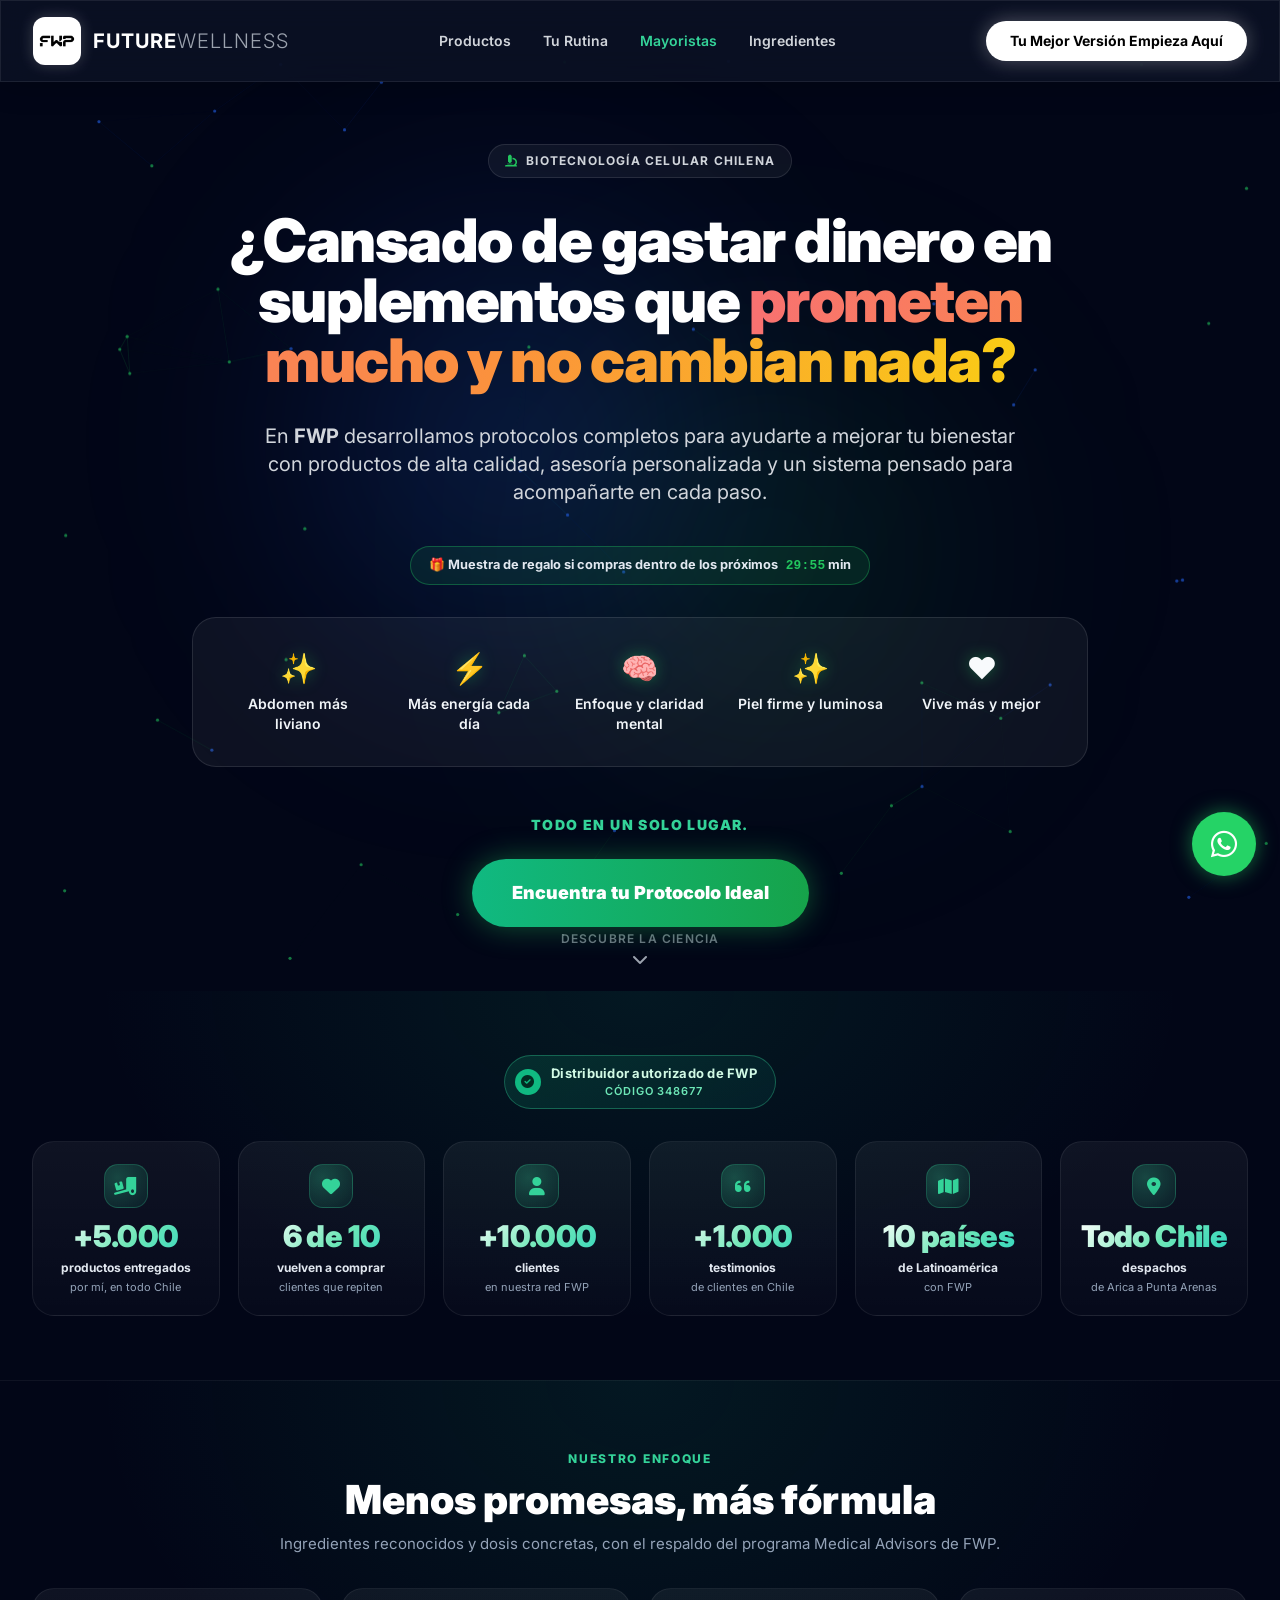
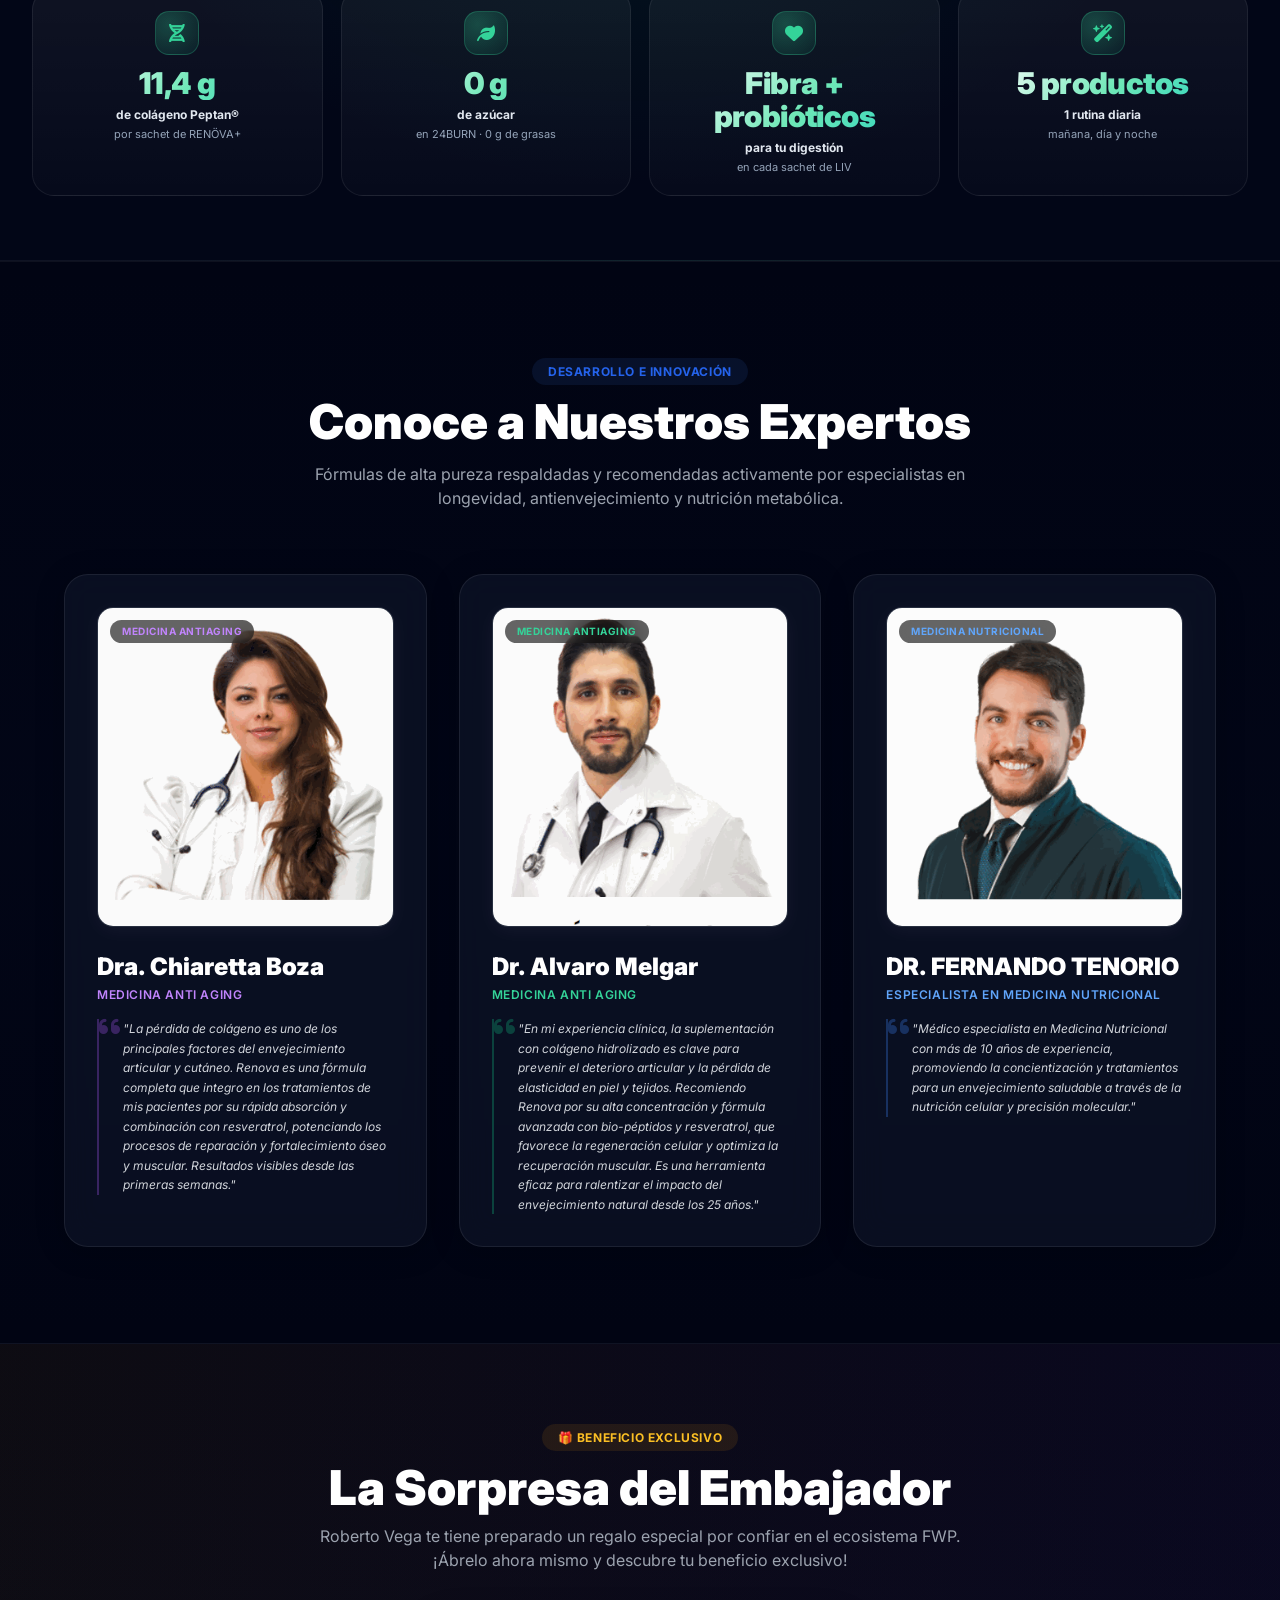
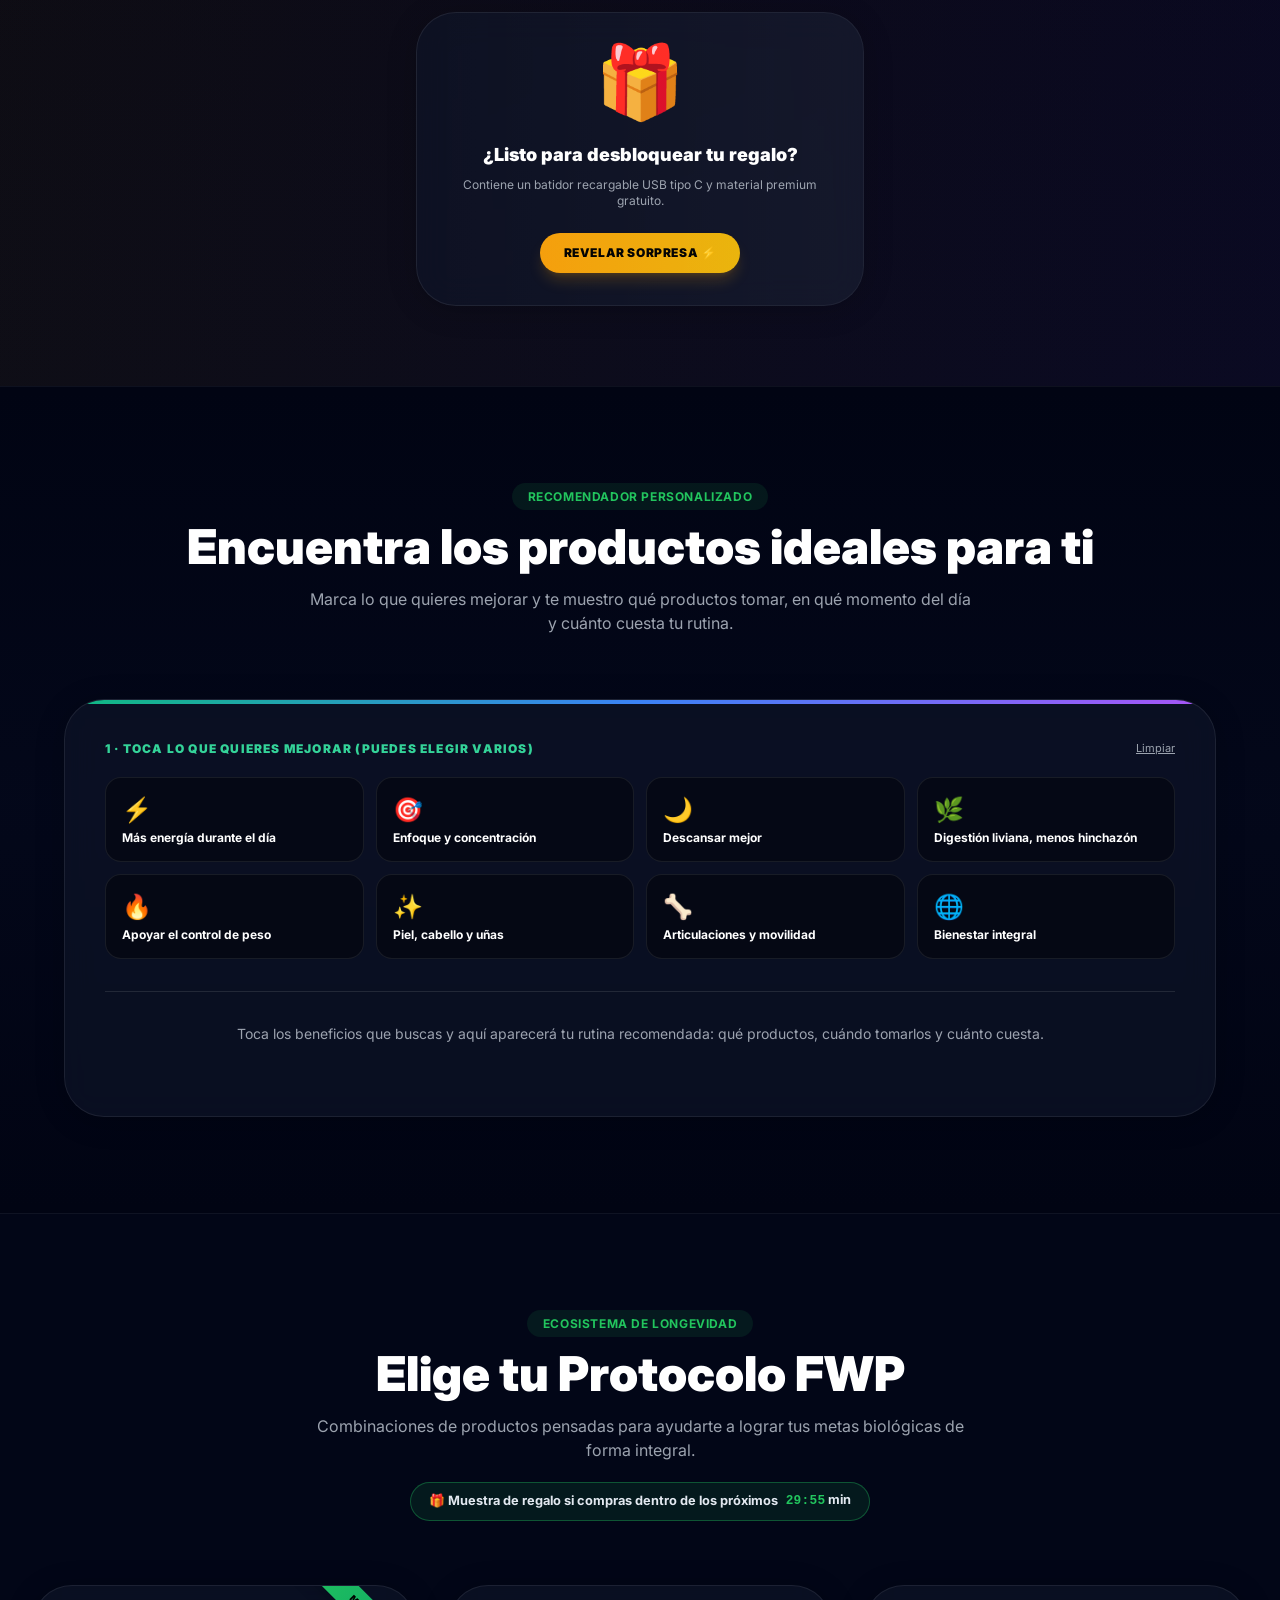
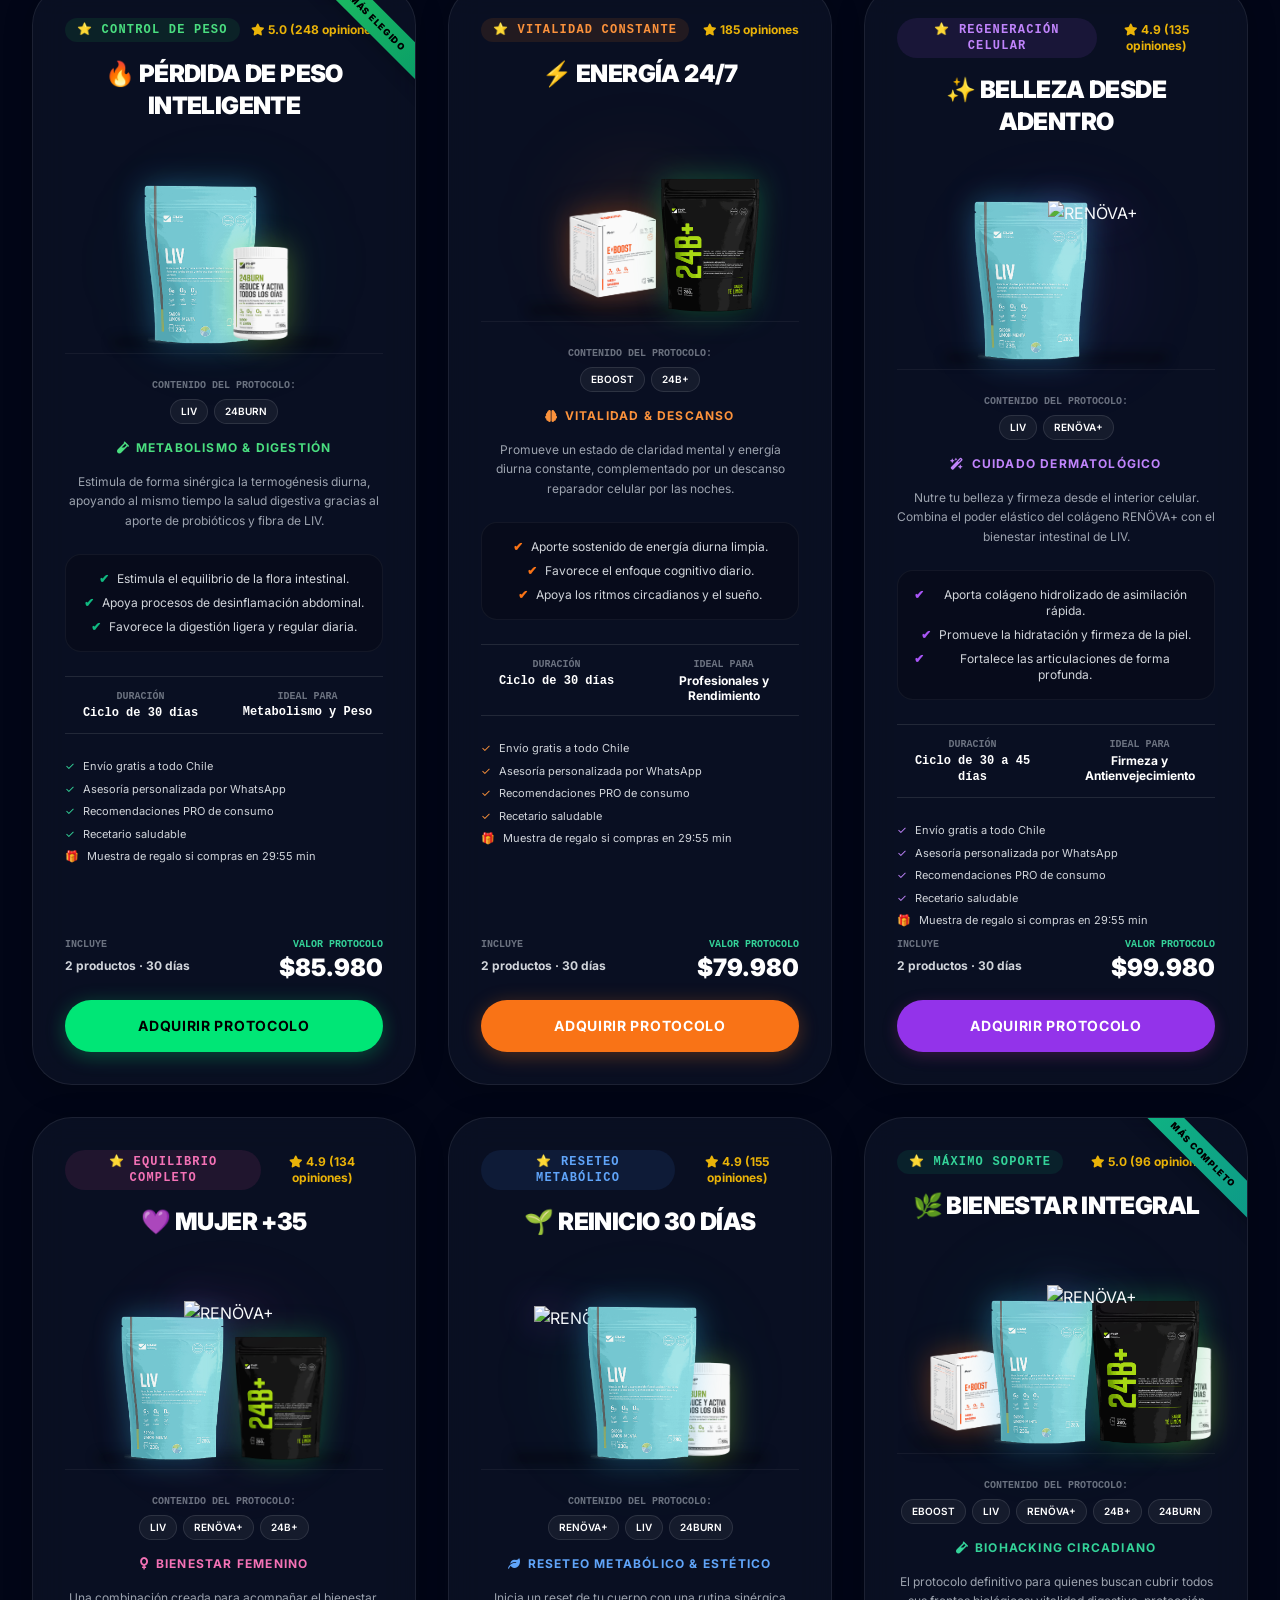
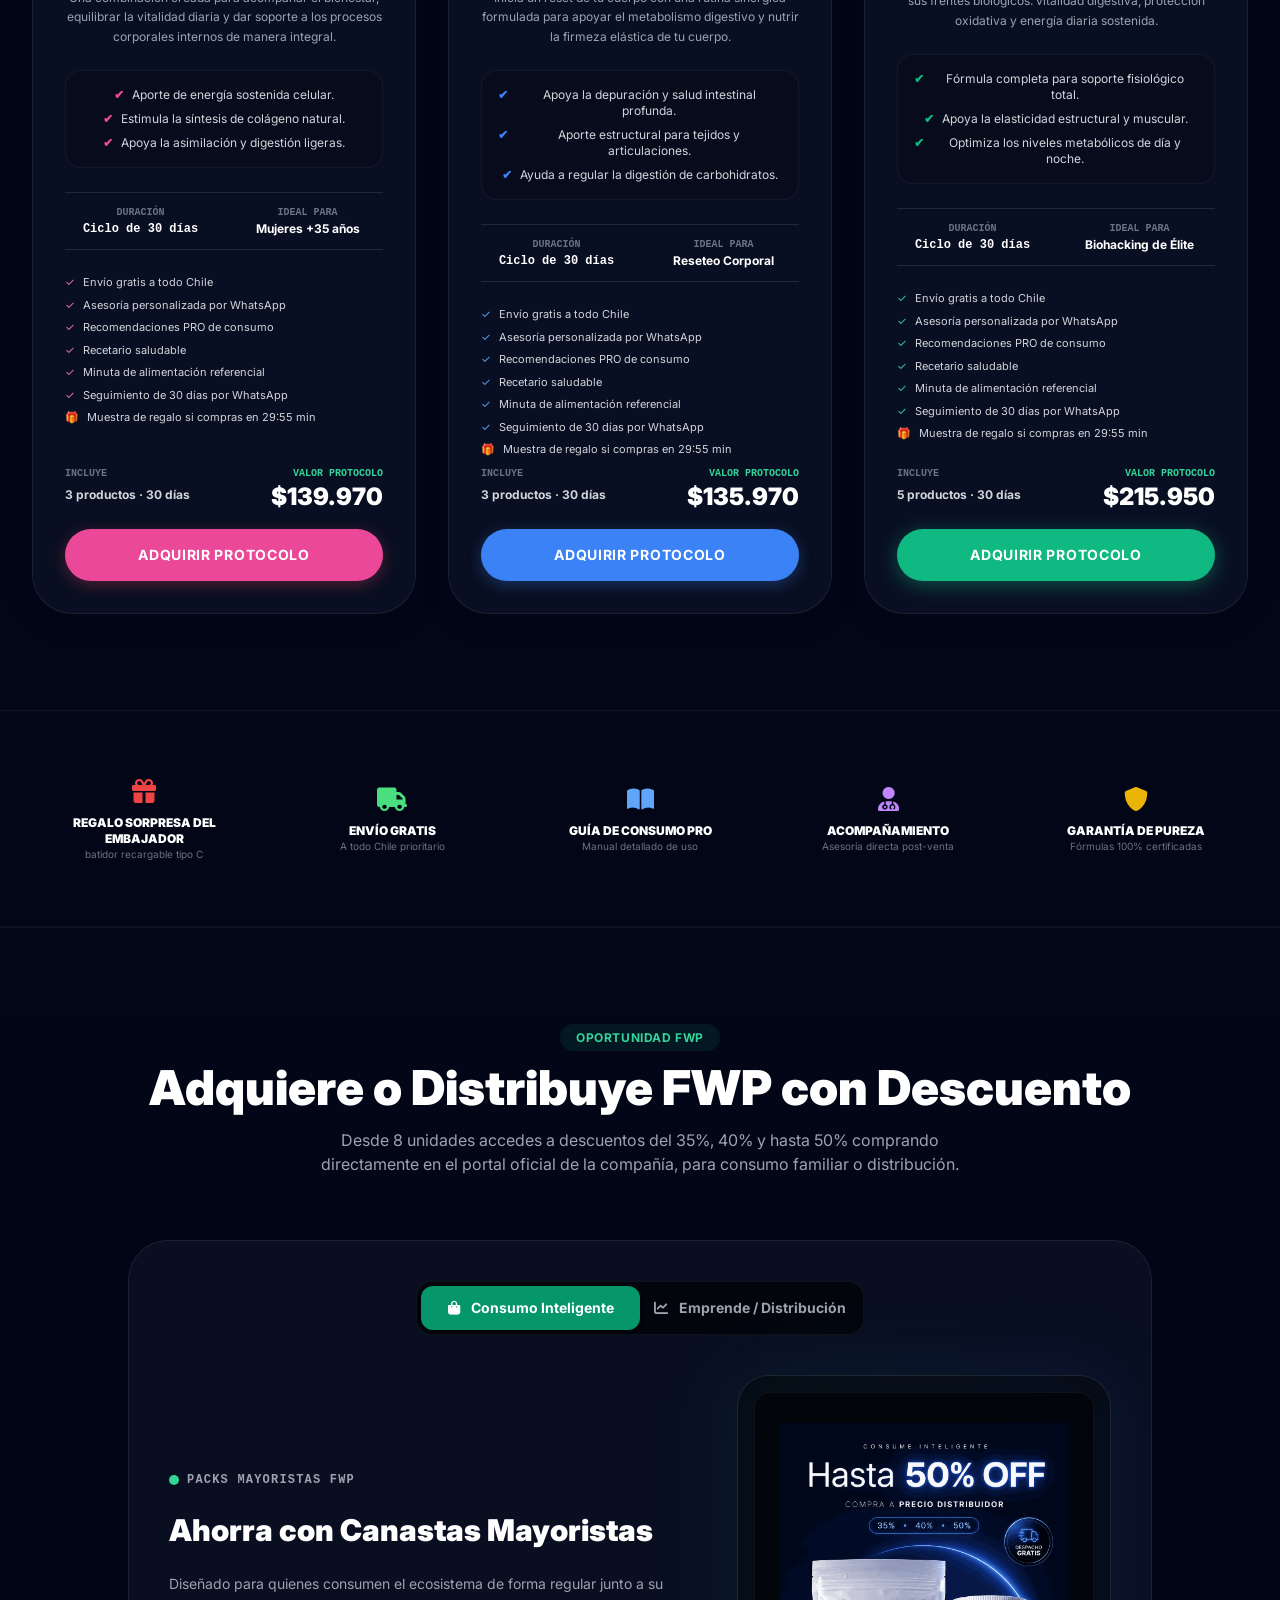
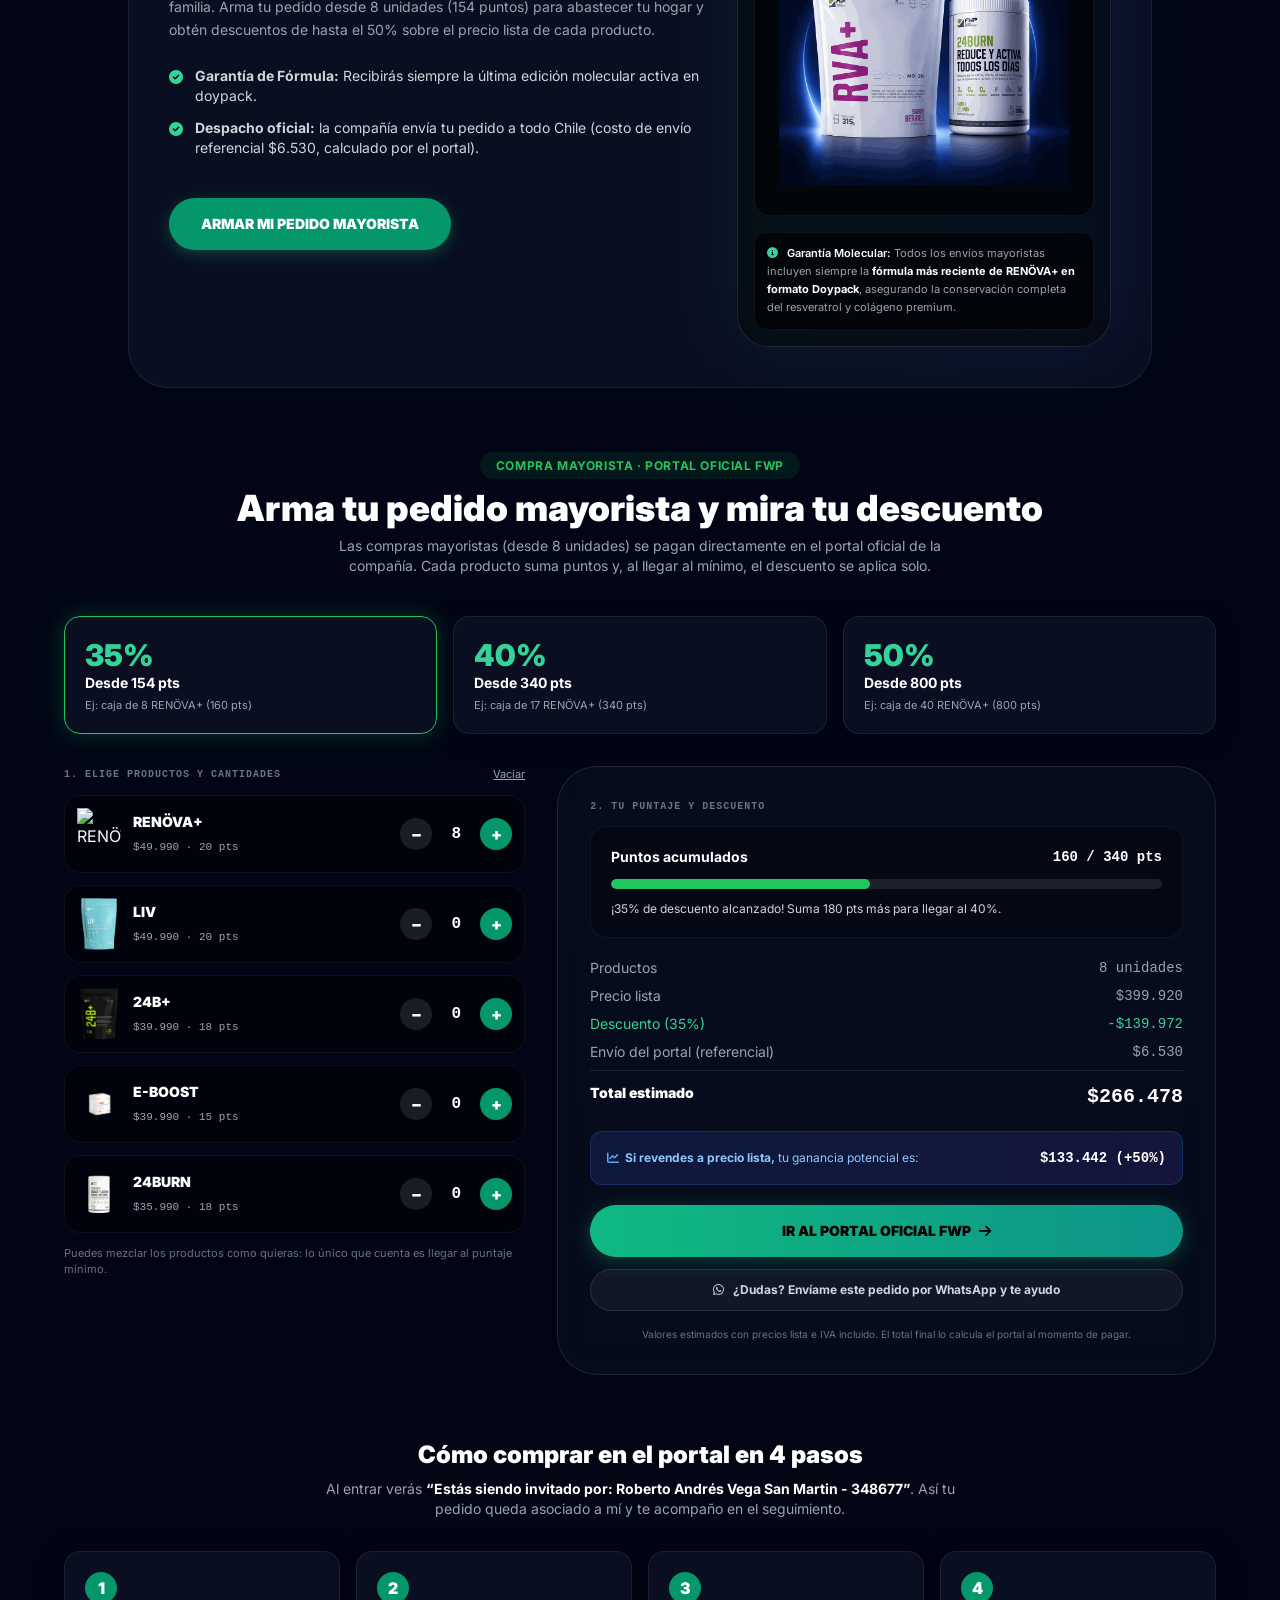
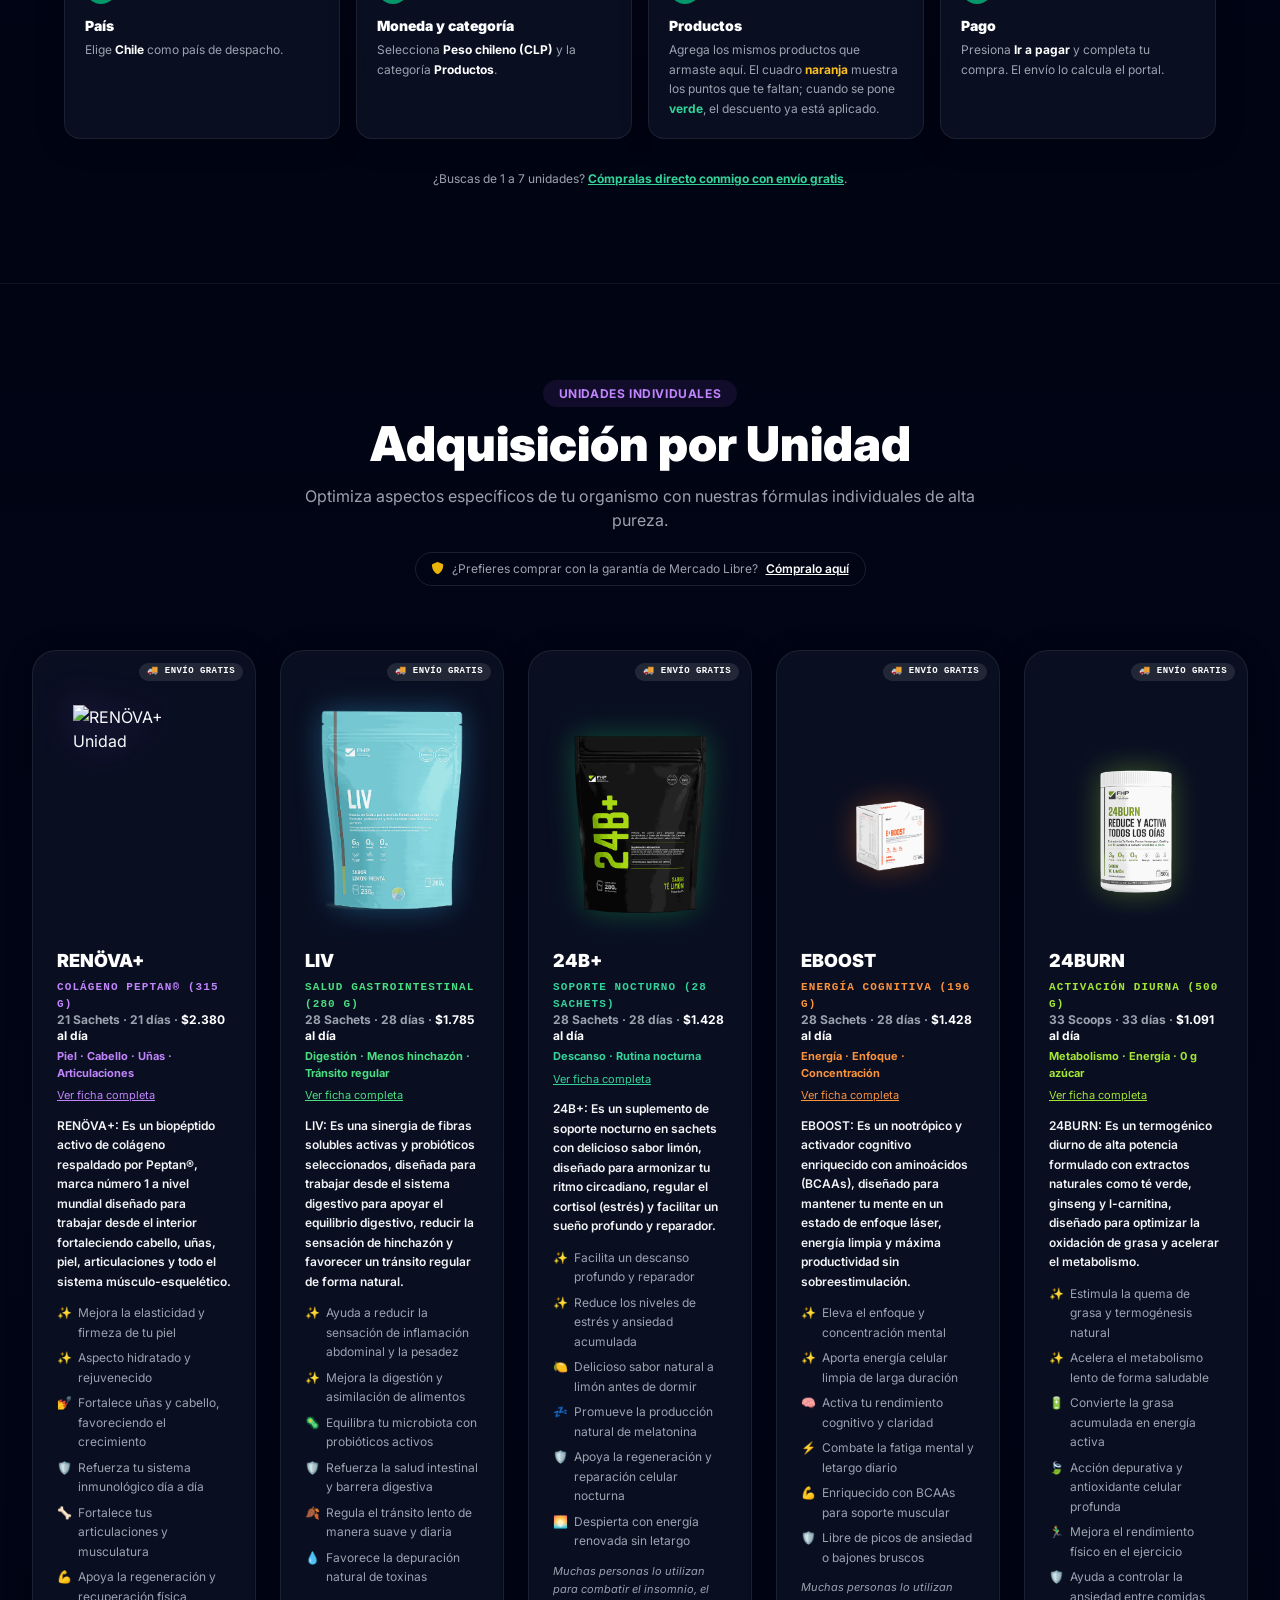
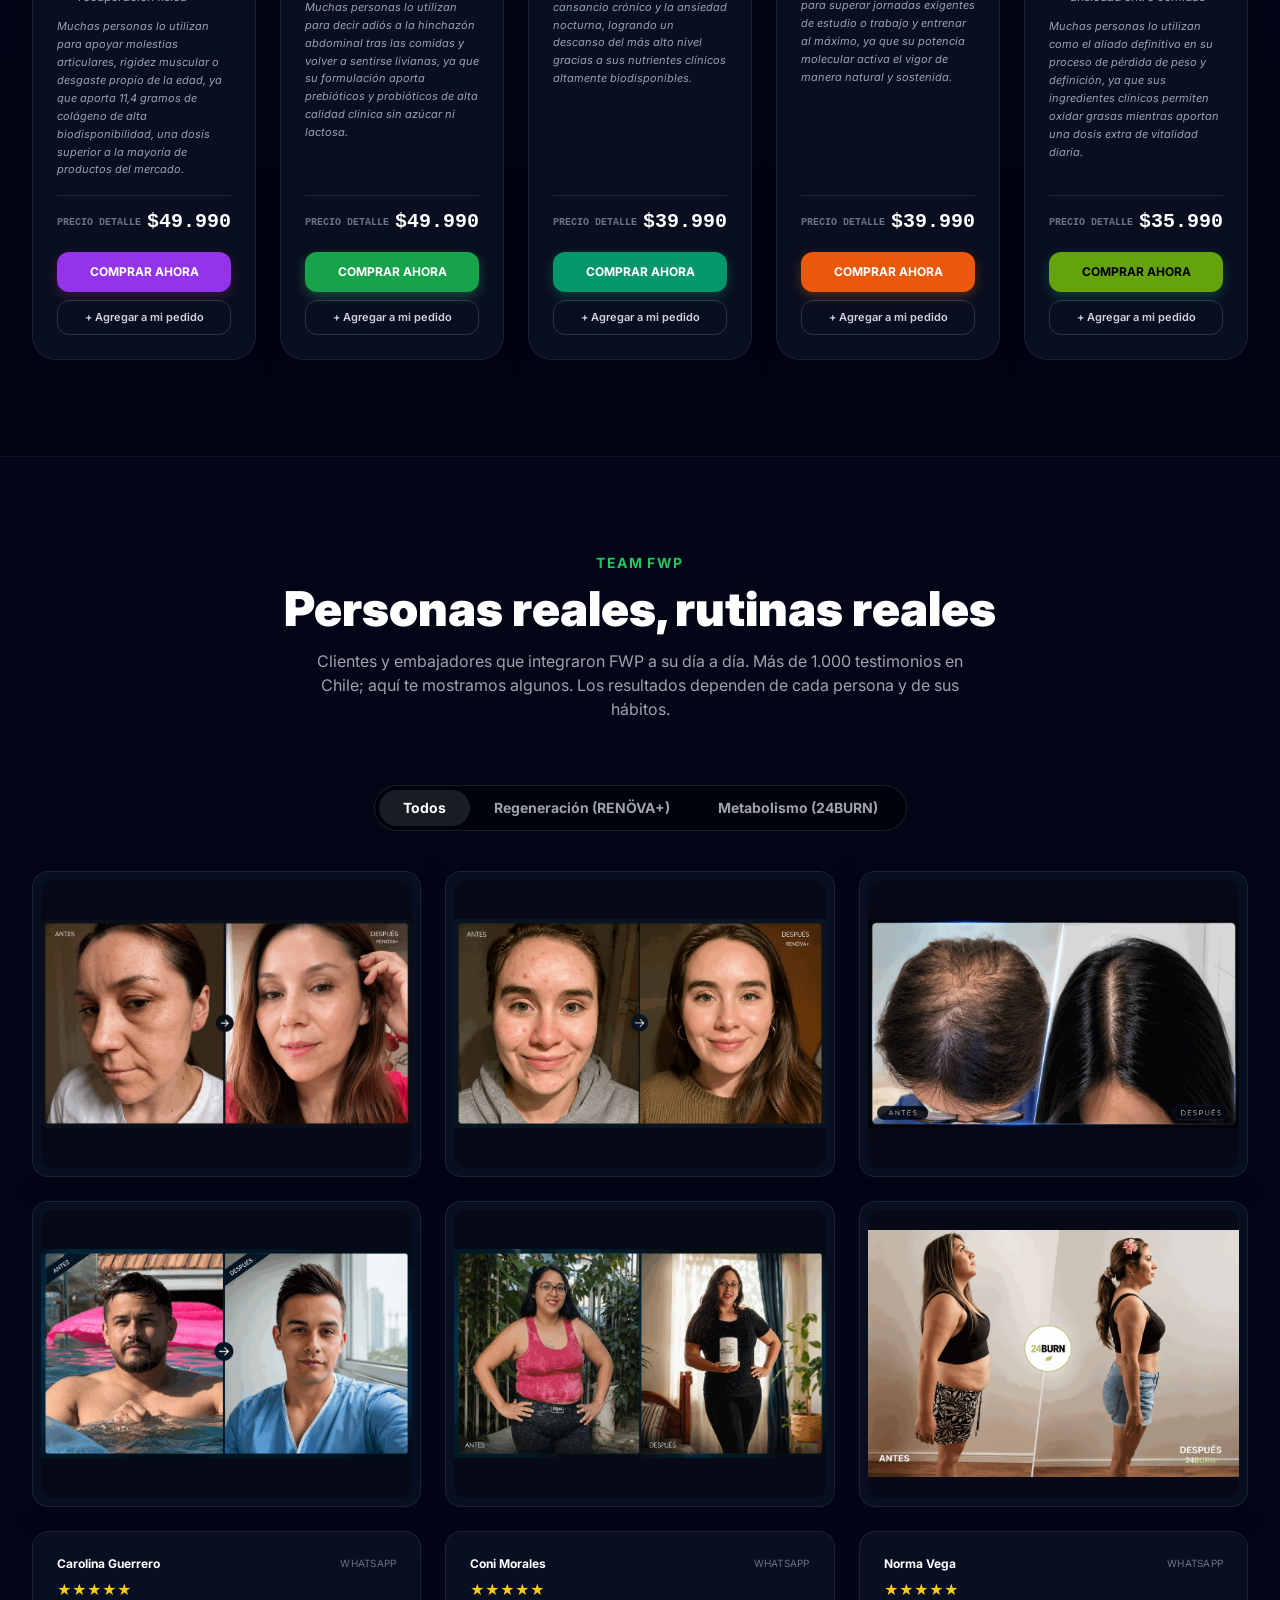
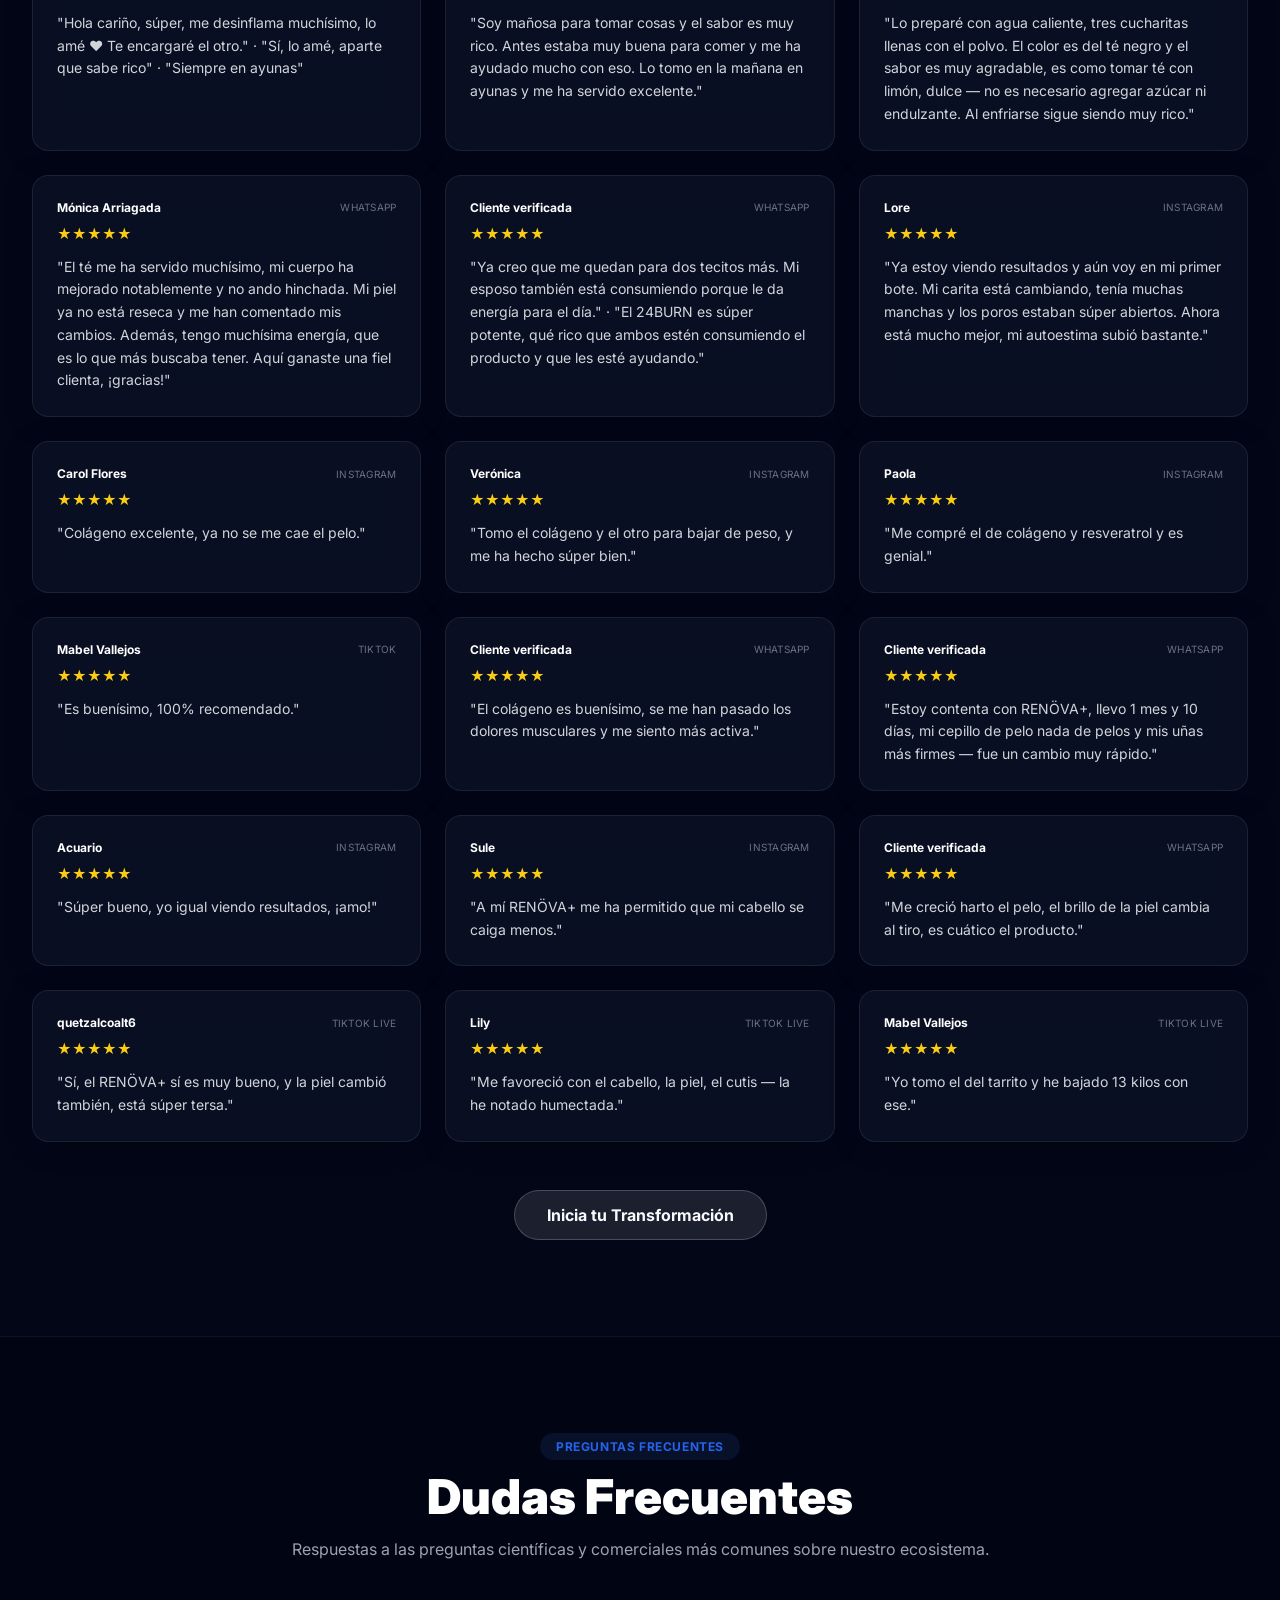
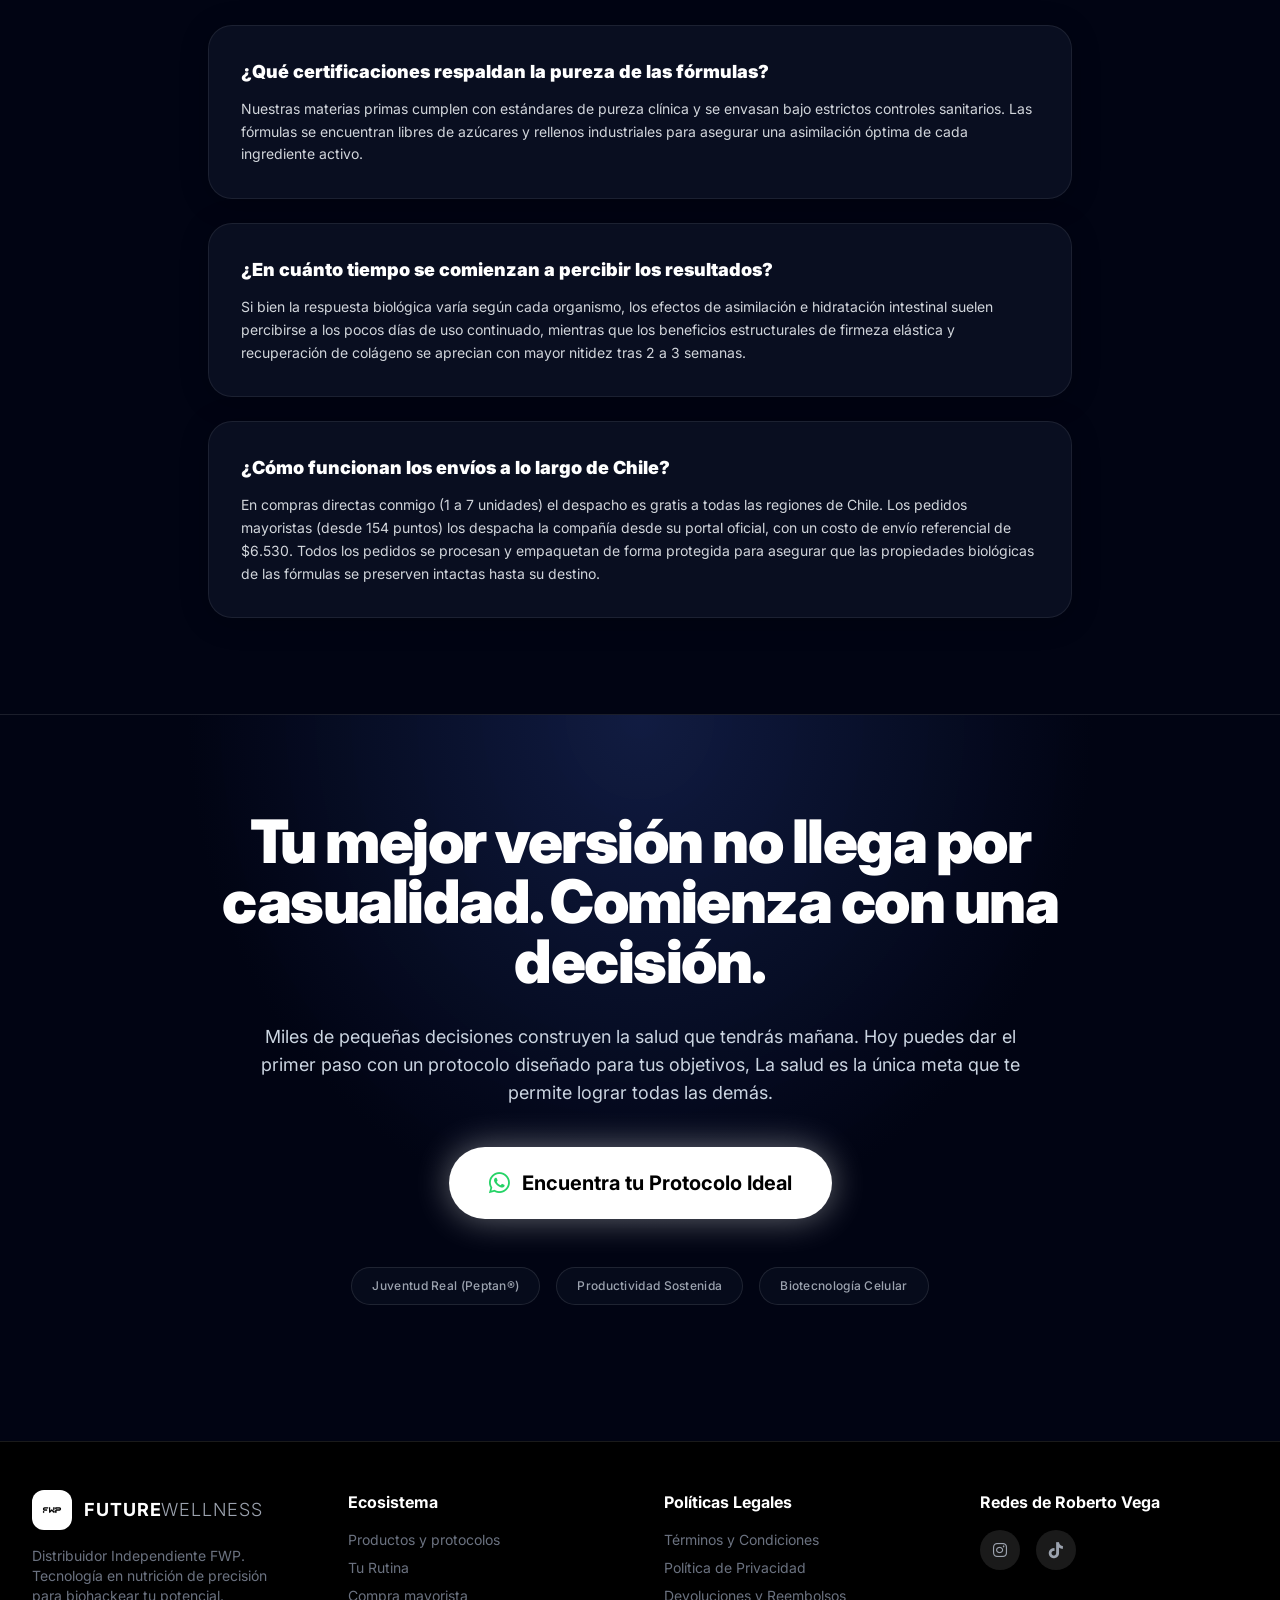
==== commit be629cef: "Add files via upload" ====
--- a/Index.html
+++ b/Index.html
@@ -38,16 +38,16 @@
     <meta name="msapplication-TileImage" content="MOCKUP%20Productos/LOGO_FWP%20NEGRO.png">
     
     <!-- Tailwind CSS & FontAwesome -->
-    <script src="assets/js/config.js?v=20261123"></script>
-    <script src="assets/js/analytics.js?v=20261123" defer></script>
-    <script src="assets/js/helpers.js?v=20261123" defer></script>
-    <script src="assets/js/whatsapp.js?v=20261123" defer></script>
-    <link href="assets/css/fontawesome-fwp.css?v=20261123" rel="stylesheet">
+    <script src="assets/js/config.js?v=20261125"></script>
+    <script src="assets/js/analytics.js?v=20261125" defer></script>
+    <script src="assets/js/helpers.js?v=20261125" defer></script>
+    <script src="assets/js/whatsapp.js?v=20261125" defer></script>
+    <link href="assets/css/fontawesome-fwp.css?v=20261125" rel="stylesheet">
     <link href="https://fonts.googleapis.com/css2?family=Inter:wght@300;400;600;700;800;900&display=swap" rel="stylesheet">
     
     
 
-    <link rel="stylesheet" href="assets/css/site.css?v=20261123">
+    <link rel="stylesheet" href="assets/css/site.css?v=20261125">
 </head>
 <body class="antialiased selection:bg-fwp-green selection:text-black bg-fwp-darker">
 
@@ -65,14 +65,10 @@
 
                 <!-- Desktop Menu -->
                 <div class="hidden md:flex items-center space-x-8">
-                    <a href="#inicio" class="text-sm font-semibold hover:text-white text-gray-300 transition-colors">Inicio</a>
-                    <a href="#ciencia" class="text-sm font-semibold hover:text-white text-gray-300 transition-colors">La Ciencia</a>
-                    <a href="#expertos" class="text-sm font-semibold hover:text-white text-gray-300 transition-colors">Asesores</a>
-                    <a href="#sorpresa-embajador" class="text-sm font-semibold text-amber-400 hover:text-amber-300 transition-colors">🎁 Sorpresa</a>
+                    <a href="#productos" class="text-sm font-semibold hover:text-white text-gray-300 transition-colors">Productos</a>
                     <a href="#diagnostico" class="text-sm font-semibold hover:text-white text-gray-300 transition-colors">Tu Rutina</a>
-                    <a href="#emprende" class="text-sm font-semibold text-emerald-400 hover:text-emerald-300 transition-colors flex items-center gap-1">Distribución <span class="bg-emerald-500/10 text-emerald-400 text-[10px] px-2 py-0.5 rounded-full whitespace-nowrap">35% - 50% Off</span></a>
-                    <a href="#productos-unitario" class="text-sm font-semibold hover:text-white text-gray-300 transition-colors">Por Unidad</a>
-                    <a href="#testimonios" class="text-sm font-semibold hover:text-white text-gray-300 transition-colors">Testimonios</a>
+                    <a href="#emprende" class="text-sm font-semibold text-emerald-400 hover:text-emerald-300 transition-colors">Mayoristas</a>
+                    <a href="ingredientes.html" class="text-sm font-semibold hover:text-white text-gray-300 transition-colors">Ingredientes</a>
                 </div>
 
                 <!-- CTA Button & Mobile Menu trigger -->
@@ -89,14 +85,10 @@
 
         <!-- Mobile Menu Drawer -->
         <div id="mobile-menu" class="hidden md:hidden w-full glass-panel border-b border-white/10 flex flex-col p-6 space-y-4 transition-all duration-300">
-            <a href="#inicio" data-action="toggleMobileMenu()" class="text-sm font-semibold hover:text-white text-gray-300 transition-colors">Inicio</a>
-            <a href="#ciencia" data-action="toggleMobileMenu()" class="text-sm font-semibold hover:text-white text-gray-300 transition-colors">La Ciencia</a>
-            <a href="#expertos" data-action="toggleMobileMenu()" class="text-sm font-semibold hover:text-white text-gray-300 transition-colors">Asesores Médicos</a>
-            <a href="#sorpresa-embajador" data-action="toggleMobileMenu()" class="text-sm font-semibold text-amber-400 hover:text-amber-300 transition-colors">🎁 Sorpresa del Embajador</a>
-            <a href="#diagnostico" data-action="toggleMobileMenu()" class="text-sm font-semibold hover:text-white text-gray-300 transition-colors">Ecosistema</a>
-            <a href="#emprende" data-action="toggleMobileMenu()" class="text-sm font-semibold text-emerald-400 hover:text-emerald-300 transition-colors">Distribución y Mayoristas (35% a 50% Dcto)</a>
-            <a href="#productos-unitario" data-action="toggleMobileMenu()" class="text-sm font-semibold hover:text-white text-gray-300 transition-colors">Por Unidad</a>
-            <a href="#testimonios" data-action="toggleMobileMenu()" class="text-sm font-semibold hover:text-white text-gray-300 transition-colors">Testimonios</a>
+            <a href="#productos" data-action="toggleMobileMenu()" class="text-sm font-semibold hover:text-white text-gray-300 transition-colors">Productos</a>
+            <a href="#diagnostico" data-action="toggleMobileMenu()" class="text-sm font-semibold hover:text-white text-gray-300 transition-colors">Tu Rutina</a>
+            <a href="#emprende" data-action="toggleMobileMenu()" class="text-sm font-semibold text-emerald-400 hover:text-emerald-300 transition-colors">Mayoristas</a>
+            <a href="ingredientes.html" class="text-sm font-semibold hover:text-white text-gray-300 transition-colors">Ingredientes</a>
         </div>
     </nav>
 
@@ -173,86 +165,33 @@
     </section>
 
     <!-- Franja de confianza: cifras reales -->
-    <section id="confianza" class="py-12 bg-slate-950 border-b border-white/5 font-sans">
+    <section id="confianza" class="wl-section font-sans">
         <div class="max-w-7xl mx-auto px-4 sm:px-6 lg:px-8 text-center reveal">
-            <span class="text-xs font-bold text-fwp-green bg-fwp-green/10 px-4 py-1.5 rounded-full uppercase tracking-wider">Distribuidor independiente FWP desde 2025</span>
-            <div class="grid grid-cols-2 sm:grid-cols-3 gap-4 mt-8">
-                <div class="glass-panel rounded-2xl p-5 flex flex-col items-center justify-center">
-                    <span class="text-xl sm:text-2xl font-black text-white font-mono leading-tight">+5.000</span>
-                    <span class="text-xs font-bold text-emerald-400 uppercase tracking-wider mt-1">productos entregados</span>
-                    <span class="text-[11px] text-gray-400">por mí, en todo Chile</span>
-                </div>
-                <div class="glass-panel rounded-2xl p-5 flex flex-col items-center justify-center">
-                    <span class="text-xl sm:text-2xl font-black text-white font-mono leading-tight">6 de 10</span>
-                    <span class="text-xs font-bold text-emerald-400 uppercase tracking-wider mt-1">clientes vuelven</span>
-                    <span class="text-[11px] text-gray-400">a comprar</span>
-                </div>
-                <div class="glass-panel rounded-2xl p-5 flex flex-col items-center justify-center">
-                    <span class="text-xl sm:text-2xl font-black text-white font-mono leading-tight">+10.000</span>
-                    <span class="text-xs font-bold text-emerald-400 uppercase tracking-wider mt-1">clientes</span>
-                    <span class="text-[11px] text-gray-400">en nuestra red FWP</span>
-                </div>
-                <div class="glass-panel rounded-2xl p-5 flex flex-col items-center justify-center">
-                    <span class="text-xl sm:text-2xl font-black text-white font-mono leading-tight">+1.000</span>
-                    <span class="text-xs font-bold text-emerald-400 uppercase tracking-wider mt-1">testimonios</span>
-                    <span class="text-[11px] text-gray-400">de clientes en Chile</span>
-                </div>
-                <div class="glass-panel rounded-2xl p-5 flex flex-col items-center justify-center">
-                    <span class="text-xl sm:text-2xl font-black text-white font-mono leading-tight">10 países</span>
-                    <span class="text-xs font-bold text-emerald-400 uppercase tracking-wider mt-1">de Latinoamérica</span>
-                    <span class="text-[11px] text-gray-400">con FWP</span>
-                </div>
-                <div class="glass-panel rounded-2xl p-5 flex flex-col items-center justify-center">
-                    <span class="text-xl sm:text-2xl font-black text-white font-mono leading-tight">Todo Chile</span>
-                    <span class="text-xs font-bold text-emerald-400 uppercase tracking-wider mt-1">despachos</span>
-                    <span class="text-[11px] text-gray-400">de Arica a Punta Arenas</span>
-                </div>
+            <span class="wl-badge"><i class="fas fa-circle-check"></i><span>Distribuidor autorizado de FWP<small>Código 348677</small></span></span>
+            <div class="wl-grid wl-6">
+                <div class="wl-tile"><div class="wl-icon"><i class="fas fa-truck-ramp-box"></i></div><span class="wl-num">+5.000</span><span class="wl-label">productos entregados</span><span class="wl-sub">por mí, en todo Chile</span></div>
+                <div class="wl-tile"><div class="wl-icon"><i class="fas fa-heart"></i></div><span class="wl-num">6 de 10</span><span class="wl-label">vuelven a comprar</span><span class="wl-sub">clientes que repiten</span></div>
+                <div class="wl-tile"><div class="wl-icon"><i class="fas fa-user"></i></div><span class="wl-num">+10.000</span><span class="wl-label">clientes</span><span class="wl-sub">en nuestra red FWP</span></div>
+                <div class="wl-tile"><div class="wl-icon"><i class="fas fa-quote-left"></i></div><span class="wl-num">+1.000</span><span class="wl-label">testimonios</span><span class="wl-sub">de clientes en Chile</span></div>
+                <div class="wl-tile"><div class="wl-icon"><i class="fas fa-map"></i></div><span class="wl-num">10 países</span><span class="wl-label">de Latinoamérica</span><span class="wl-sub">con FWP</span></div>
+                <div class="wl-tile"><div class="wl-icon"><i class="fas fa-location-dot"></i></div><span class="wl-num">Todo Chile</span><span class="wl-label">despachos</span><span class="wl-sub">de Arica a Punta Arenas</span></div>
             </div>
         </div>
     </section>
 
-    <!-- Bloque 3: Pilares Científicos (La Ciencia Detrás de Cada Fórmula) -->
-    <section id="ciencia" class="py-24 bg-fwp-darker relative border-t border-white/5">
-        <div class="max-w-7xl mx-auto px-4 sm:px-6 lg:px-8">
-            <div class="text-center mb-20 reveal">
-                <h2 class="text-sm font-bold text-fwp-green tracking-widest uppercase mb-3">El fin de la suplementación genérica</h2>
-                <h3 class="text-3xl md:text-5xl font-black text-white mb-6">La Ciencia Detrás de Cada Fórmula</h3>
-                <p class="text-gray-400 max-w-3xl mx-auto text-lg">En un mercado saturado de opciones industriales de baja pureza, la diferencia entre un resultado mediocre y una vitalidad extraordinaria radica en la <strong>precisión molecular</strong>. Elegir nuestro ecosistema es decidirse por el estándar de oro en salud preventiva.</p>
-            </div>
-
-            <div class="grid grid-cols-1 md:grid-cols-2 lg:grid-cols-4 gap-6">
-                <!-- Card 1 -->
-                <div class="glass-panel p-8 rounded-3xl reveal hover:-translate-y-2 transition-transform duration-300">
-                    <div class="w-12 h-12 bg-blue-500/20 rounded-xl flex items-center justify-center text-blue-400 text-xl mb-6">
-                        <i class="fas fa-user-md"></i>
-                    </div>
-                    <h4 class="text-lg font-bold text-white mb-3">Autoridad Científica</h4>
-                    <p class="text-gray-400 text-sm leading-relaxed">Respaldado por el programa <em>Medical Advisors</em>, liderado por la Dra. Chiaretta Boza y los doctores Fernando Tenorio y Álvaro Melgar. No somos marketing; somos ciencia aplicada.</p>
-                </div>
-                <!-- Card 2 -->
-                <div class="glass-panel p-8 rounded-3xl reveal hover:-translate-y-2 transition-transform duration-300" style="transition-delay: 100ms;">
-                    <div class="w-12 h-12 bg-purple-500/20 rounded-xl flex items-center justify-center text-purple-400 text-xl mb-6">
-                        <i class="fas fa-dna"></i>
-                    </div>
-                    <h4 class="text-lg font-bold text-white mb-3">Respaldo Biológico</h4>
-                    <p class="text-gray-400 text-sm leading-relaxed">Seleccionamos nutrientes estudiados por su rol en procesos celulares asociados al envejecimiento saludable y al bienestar general.</p>
-                </div>
-                <!-- Card 3 -->
-                <div class="glass-panel p-8 rounded-3xl reveal hover:-translate-y-2 transition-transform duration-300" style="transition-delay: 200ms;">
-                    <div class="w-12 h-12 bg-green-500/20 rounded-xl flex items-center justify-center text-green-400 text-xl mb-6">
-                        <i class="fas fa-leaf"></i>
-                    </div>
-                    <h4 class="text-lg font-bold text-white mb-3">Pureza Superior</h4>
-                    <p class="text-gray-400 text-sm leading-relaxed">Eliminamos azúcares y colorantes. Utilizamos estevia pura y extractos naturales para que nada interfiera con tu salud metabólica.</p>
-                </div>
-                <!-- Card 4 -->
-                <div class="glass-panel p-8 rounded-3xl reveal hover:-translate-y-2 transition-transform duration-300" style="transition-delay: 300ms;">
-                    <div class="w-12 h-12 bg-orange-500/20 rounded-xl flex items-center justify-center text-orange-400 text-xl mb-6">
-                        <i class="fas fa-chart-line"></i>
-                    </div>
-                    <h4 class="text-lg font-bold text-white mb-3">Concentración Clínica</h4>
-                    <p class="text-gray-400 text-sm leading-relaxed">Mientras la industria ofrece dosis simbólicas, nosotros entregamos potencia clínica. Ej: 11,4 g de colágeno frente al promedio de 0,5 g.</p>
-                </div>
+    <!-- Bloque 3: Nuestro enfoque (datos de las fichas FWP) -->
+    <section id="ciencia" class="wl-section font-sans">
+        <div class="max-w-7xl mx-auto px-4 sm:px-6 lg:px-8 reveal">
+            <div class="wl-head">
+                <span class="wl-kicker">Nuestro enfoque</span>
+                <h2 class="wl-title">Menos promesas, más fórmula</h2>
+                <p class="wl-lead">Ingredientes reconocidos y dosis concretas, con el respaldo del programa Medical Advisors de FWP.</p>
+            </div>
+            <div class="wl-grid wl-4">
+                <div class="wl-tile"><div class="wl-icon"><i class="fas fa-dna"></i></div><span class="wl-num">11,4 g</span><span class="wl-label">de colágeno Peptan®</span><span class="wl-sub">por sachet de RENÖVA+</span></div>
+                <div class="wl-tile"><div class="wl-icon"><i class="fas fa-leaf"></i></div><span class="wl-num">0 g</span><span class="wl-label">de azúcar</span><span class="wl-sub">en 24BURN · 0 g de grasas</span></div>
+                <div class="wl-tile"><div class="wl-icon"><i class="fas fa-heart"></i></div><span class="wl-num">Fibra + probióticos</span><span class="wl-label">para tu digestión</span><span class="wl-sub">en cada sachet de LIV</span></div>
+                <div class="wl-tile"><div class="wl-icon"><i class="fas fa-wand-magic-sparkles"></i></div><span class="wl-num">5 productos</span><span class="wl-label">1 rutina diaria</span><span class="wl-sub">mañana, día y noche</span></div>
             </div>
         </div>
     </section>
@@ -577,6 +516,7 @@
                             <div class="flex items-center gap-2 text-gray-300"><span class="text-emerald-400">✓</span> <span>Envío gratis a todo Chile</span></div>
                             <div class="flex items-center gap-2 text-gray-300"><span class="text-emerald-400">✓</span> <span>Asesoría personalizada por WhatsApp</span></div>
                             <div class="flex items-center gap-2 text-gray-300"><span class="text-emerald-400">✓</span> <span>Recomendaciones PRO de consumo</span></div>
+                            <div class="flex items-center gap-2 text-gray-300"><span class="text-emerald-400">✓</span> <span>Recetario saludable</span></div>
                             <div class="flex items-center gap-2 text-gray-300"><span class="text-emerald-400">🎁</span> <span>Muestra de regalo si compras en <span data-cycle-until>30:00 min</span></span></div>
                         </div>
                     </div>
@@ -670,6 +610,7 @@
                             <div class="flex items-center gap-2 text-gray-300"><span class="text-orange-400">✓</span> <span>Envío gratis a todo Chile</span></div>
                             <div class="flex items-center gap-2 text-gray-300"><span class="text-orange-400">✓</span> <span>Asesoría personalizada por WhatsApp</span></div>
                             <div class="flex items-center gap-2 text-gray-300"><span class="text-orange-400">✓</span> <span>Recomendaciones PRO de consumo</span></div>
+                            <div class="flex items-center gap-2 text-gray-300"><span class="text-orange-400">✓</span> <span>Recetario saludable</span></div>
                             <div class="flex items-center gap-2 text-gray-300"><span class="text-orange-400">🎁</span> <span>Muestra de regalo si compras en <span data-cycle-until>30:00 min</span></span></div>
                         </div>
                     </div>
@@ -764,6 +705,7 @@
                             <div class="flex items-center gap-2 text-gray-300"><span class="text-purple-400">✓</span> <span>Envío gratis a todo Chile</span></div>
                             <div class="flex items-center gap-2 text-gray-300"><span class="text-purple-400">✓</span> <span>Asesoría personalizada por WhatsApp</span></div>
                             <div class="flex items-center gap-2 text-gray-300"><span class="text-purple-400">✓</span> <span>Recomendaciones PRO de consumo</span></div>
+                            <div class="flex items-center gap-2 text-gray-300"><span class="text-purple-400">✓</span> <span>Recetario saludable</span></div>
                             <div class="flex items-center gap-2 text-gray-300"><span class="text-purple-400">🎁</span> <span>Muestra de regalo si compras en <span data-cycle-until>30:00 min</span></span></div>
                         </div>
                     </div>
@@ -864,6 +806,9 @@
                             <div class="flex items-center gap-2 text-gray-300"><span class="text-pink-400">✓</span> <span>Envío gratis a todo Chile</span></div>
                             <div class="flex items-center gap-2 text-gray-300"><span class="text-pink-400">✓</span> <span>Asesoría personalizada por WhatsApp</span></div>
                             <div class="flex items-center gap-2 text-gray-300"><span class="text-pink-400">✓</span> <span>Recomendaciones PRO de consumo</span></div>
+                            <div class="flex items-center gap-2 text-gray-300"><span class="text-pink-400">✓</span> <span>Recetario saludable</span></div>
+                            <div class="flex items-center gap-2 text-gray-300"><span class="text-pink-400">✓</span> <span>Minuta de alimentación referencial</span></div>
+                            <div class="flex items-center gap-2 text-gray-300"><span class="text-pink-400">✓</span> <span>Seguimiento de 30 días por WhatsApp</span></div>
                             <div class="flex items-center gap-2 text-gray-300"><span class="text-pink-400">🎁</span> <span>Muestra de regalo si compras en <span data-cycle-until>30:00 min</span></span></div>
                         </div>
                     </div>
@@ -963,6 +908,9 @@
                             <div class="flex items-center gap-2 text-gray-300"><span class="text-blue-400">✓</span> <span>Envío gratis a todo Chile</span></div>
                             <div class="flex items-center gap-2 text-gray-300"><span class="text-blue-400">✓</span> <span>Asesoría personalizada por WhatsApp</span></div>
                             <div class="flex items-center gap-2 text-gray-300"><span class="text-blue-400">✓</span> <span>Recomendaciones PRO de consumo</span></div>
+                            <div class="flex items-center gap-2 text-gray-300"><span class="text-blue-400">✓</span> <span>Recetario saludable</span></div>
+                            <div class="flex items-center gap-2 text-gray-300"><span class="text-blue-400">✓</span> <span>Minuta de alimentación referencial</span></div>
+                            <div class="flex items-center gap-2 text-gray-300"><span class="text-blue-400">✓</span> <span>Seguimiento de 30 días por WhatsApp</span></div>
                             <div class="flex items-center gap-2 text-gray-300"><span class="text-blue-400">🎁</span> <span>Muestra de regalo si compras en <span data-cycle-until>30:00 min</span></span></div>
                         </div>
                     </div>
@@ -1077,6 +1025,9 @@
                             <div class="flex items-center gap-2 text-gray-300"><span class="text-emerald-400">✓</span> <span>Envío gratis a todo Chile</span></div>
                             <div class="flex items-center gap-2 text-gray-300"><span class="text-emerald-400">✓</span> <span>Asesoría personalizada por WhatsApp</span></div>
                             <div class="flex items-center gap-2 text-gray-300"><span class="text-emerald-400">✓</span> <span>Recomendaciones PRO de consumo</span></div>
+                            <div class="flex items-center gap-2 text-gray-300"><span class="text-emerald-400">✓</span> <span>Recetario saludable</span></div>
+                            <div class="flex items-center gap-2 text-gray-300"><span class="text-emerald-400">✓</span> <span>Minuta de alimentación referencial</span></div>
+                            <div class="flex items-center gap-2 text-gray-300"><span class="text-emerald-400">✓</span> <span>Seguimiento de 30 días por WhatsApp</span></div>
                             <div class="flex items-center gap-2 text-gray-300"><span class="text-emerald-400">🎁</span> <span>Muestra de regalo si compras en <span data-cycle-until>30:00 min</span></span></div>
                         </div>
                     </div>
@@ -1584,8 +1535,9 @@
     <section id="testimonios" class="py-24 bg-fwp-darker border-t border-white/5 relative">
         <div class="max-w-7xl mx-auto px-4 sm:px-6 lg:px-8">
             <div class="text-center mb-16 reveal">
-                <h2 class="text-sm font-bold text-fwp-green tracking-widest uppercase mb-3">Resultados Reales</h2>
-                <h3 class="text-3xl md:text-5xl font-black text-white mb-6">Testimonios del Ecosistema FWP</h3>
+                <h2 class="text-sm font-bold text-fwp-green tracking-widest uppercase mb-3">Team FWP</h2>
+                <h3 class="text-3xl md:text-5xl font-black text-white mb-4">Personas reales, rutinas reales</h3>
+                <p class="text-gray-400 max-w-2xl mx-auto text-sm md:text-base">Clientes y embajadores que integraron FWP a su día a día. Más de 1.000 testimonios en Chile; aquí te mostramos algunos. Los resultados dependen de cada persona y de sus hábitos.</p>
             </div>
 
             <!-- Filtros de Testimonios -->
@@ -1835,11 +1787,11 @@
                 <div class="text-left">
                     <h4 class="text-white font-bold mb-4">Ecosistema</h4>
                     <ul class="space-y-2 text-sm text-gray-500">
-                        <li><a href="#ciencia" class="hover:text-white transition-colors">La Ciencia</a></li>
-                        <li><a href="#expertos" class="hover:text-white transition-colors">Asesores</a></li>
-                        <li><a href="#diagnostico" class="hover:text-white transition-colors">Asistente de Precisión</a></li>
-                        <li><a href="#emprende" class="hover:text-white transition-colors">Emprende / Distribución</a></li>
-                        <li><a href="#testimonios" class="hover:text-white transition-colors">Testimonios</a></li>
+                        <li><a href="#productos" class="hover:text-white transition-colors">Productos y protocolos</a></li>
+                        <li><a href="#diagnostico" class="hover:text-white transition-colors">Tu Rutina</a></li>
+                        <li><a href="#emprende" class="hover:text-white transition-colors">Compra mayorista</a></li>
+                        <li><a href="ingredientes.html" class="hover:text-white transition-colors">Ingredientes</a></li>
+                        <li><a href="#testimonios" class="hover:text-white transition-colors">Team FWP</a></li>
                     </ul>
                 </div>
 
@@ -1904,10 +1856,10 @@
         <i class="fab fa-whatsapp"></i>
     </a>
 
-    <script src="assets/js/index.js?v=20261123" defer></script>
-    <script src="assets/js/terms.js?v=20261123" defer></script>
-    <script src="assets/js/checkout.js?v=20261123" defer></script>
-    <script src="assets/js/hero-particles.js?v=20261123" defer></script>
-    <script src="assets/js/cycle-countdown.js?v=20261123" defer></script>
+    <script src="assets/js/index.js?v=20261125" defer></script>
+    <script src="assets/js/terms.js?v=20261125" defer></script>
+    <script src="assets/js/checkout.js?v=20261125" defer></script>
+    <script src="assets/js/hero-particles.js?v=20261125" defer></script>
+    <script src="assets/js/cycle-countdown.js?v=20261125" defer></script>
 </body>
 </html>
--- a/assets/css/site.css
+++ b/assets/css/site.css
@@ -32,3 +32,40 @@
 .cycle-badge{display:inline-flex;align-items:center;justify-content:center;flex-wrap:wrap;gap:.5rem;padding:.6rem 1.1rem;border-radius:999px;background:rgba(34,197,94,.1);border:1px solid rgba(34,197,94,.35);color:#e2e8f0;font-size:.8rem;font-weight:700;line-height:1.3}
 .cycle-badge .cycle-time{font-family:ui-monospace,SFMono-Regular,Menlo,monospace;color:#22c55e;font-weight:800;letter-spacing:.02em}
 .cycle-badge .cycle-sep{opacity:.5}
+
+/* --- Bienestar: franja de confianza y enfoque (paleta salud) --- */
+.wl-section{position:relative;padding:64px 0;background:radial-gradient(ellipse at top,rgba(16,185,129,.10),transparent 60%),#020617;border-bottom:1px solid rgba(255,255,255,.05)}
+.wl-badge{display:inline-flex;align-items:center;gap:10px;padding:8px 18px 8px 10px;border-radius:999px;background:linear-gradient(135deg,rgba(16,185,129,.16),rgba(20,184,166,.08));border:1px solid rgba(52,211,153,.35);color:#d1fae5;font-size:13px;font-weight:700;letter-spacing:.02em}
+.wl-badge i{width:26px;height:26px;border-radius:999px;display:inline-flex;align-items:center;justify-content:center;background:#10b981;color:#022c22;font-size:13px}
+.wl-badge small{display:block;font-size:11px;font-weight:600;color:#6ee7b7;letter-spacing:.08em;text-transform:uppercase}
+.wl-grid{display:grid;grid-template-columns:repeat(2,minmax(0,1fr));gap:14px;margin-top:32px}
+@media (min-width:768px){.wl-grid{grid-template-columns:repeat(3,minmax(0,1fr));gap:18px}}
+@media (min-width:1100px){.wl-grid.wl-6{grid-template-columns:repeat(6,minmax(0,1fr))}.wl-grid.wl-4{grid-template-columns:repeat(4,minmax(0,1fr))}}
+.wl-tile{position:relative;border-radius:22px;padding:22px 14px 20px;text-align:center;background:linear-gradient(180deg,rgba(255,255,255,.055),rgba(255,255,255,.02));border:1px solid rgba(255,255,255,.07);transition:transform .3s,border-color .3s,box-shadow .3s}
+.wl-tile:hover{transform:translateY(-4px);border-color:rgba(52,211,153,.35);box-shadow:0 18px 40px -18px rgba(16,185,129,.45)}
+.wl-icon{width:44px;height:44px;margin:0 auto 12px;border-radius:14px;display:flex;align-items:center;justify-content:center;font-size:18px;color:#34d399;background:radial-gradient(circle at 30% 30%,rgba(52,211,153,.28),rgba(16,185,129,.08));border:1px solid rgba(52,211,153,.25)}
+.wl-num{display:block;font-size:clamp(22px,4.6vw,30px);font-weight:900;line-height:1.1;letter-spacing:-.02em;background:linear-gradient(135deg,#ecfdf5 10%,#6ee7b7 55%,#2dd4bf);-webkit-background-clip:text;background-clip:text;color:transparent}
+.wl-label{display:block;margin-top:6px;font-size:12px;font-weight:700;color:#e2e8f0}
+.wl-sub{display:block;margin-top:2px;font-size:11px;color:#94a3b8}
+.wl-head{max-width:720px;margin:0 auto 8px;text-align:center}
+.wl-kicker{font-size:12px;font-weight:800;letter-spacing:.14em;text-transform:uppercase;color:#34d399}
+.wl-title{margin-top:8px;font-size:clamp(26px,4vw,40px);font-weight:900;color:#fff;line-height:1.15}
+.wl-lead{margin-top:10px;font-size:15px;color:#94a3b8}
+.wl-note{margin-top:22px;font-size:12px;color:#64748b;text-align:center}
+
+/* --- Página de ingredientes --- */
+.ing-product{margin-top:56px}
+.ing-product-head{display:flex;align-items:center;gap:16px;margin-bottom:18px}
+.ing-product-head img{height:72px;width:auto;object-fit:contain}
+.ing-product-head h2{font-size:26px;font-weight:900;color:#fff;line-height:1.1}
+.ing-product-head p{font-size:13px;color:#94a3b8}
+.ing-grid{display:grid;grid-template-columns:1fr;gap:16px}
+@media (min-width:768px){.ing-grid{grid-template-columns:repeat(2,minmax(0,1fr))}}
+.ing-card{border-radius:22px;padding:22px;background:linear-gradient(180deg,rgba(255,255,255,.055),rgba(255,255,255,.02));border:1px solid rgba(255,255,255,.07)}
+.ing-card h3{font-size:17px;font-weight:800;color:#fff;margin-bottom:6px}
+.ing-tag{display:inline-block;font-size:10px;font-weight:800;letter-spacing:.08em;text-transform:uppercase;color:#34d399;background:rgba(16,185,129,.12);border:1px solid rgba(52,211,153,.25);border-radius:999px;padding:2px 9px;margin-bottom:10px}
+.ing-card p{font-size:14px;line-height:1.6;color:#cbd5e1;margin-bottom:8px}
+.ing-card .ing-ev{font-size:13px;color:#94a3b8}
+.ing-card .ing-ev strong{color:#e2e8f0}
+.ing-card a{color:#6ee7b7;font-size:12px;font-weight:700;text-decoration:underline}
+.ing-disclaimer{margin-top:48px;border-radius:18px;padding:18px 20px;background:rgba(245,158,11,.08);border:1px solid rgba(245,158,11,.3);color:#fcd34d;font-size:13px;line-height:1.6}
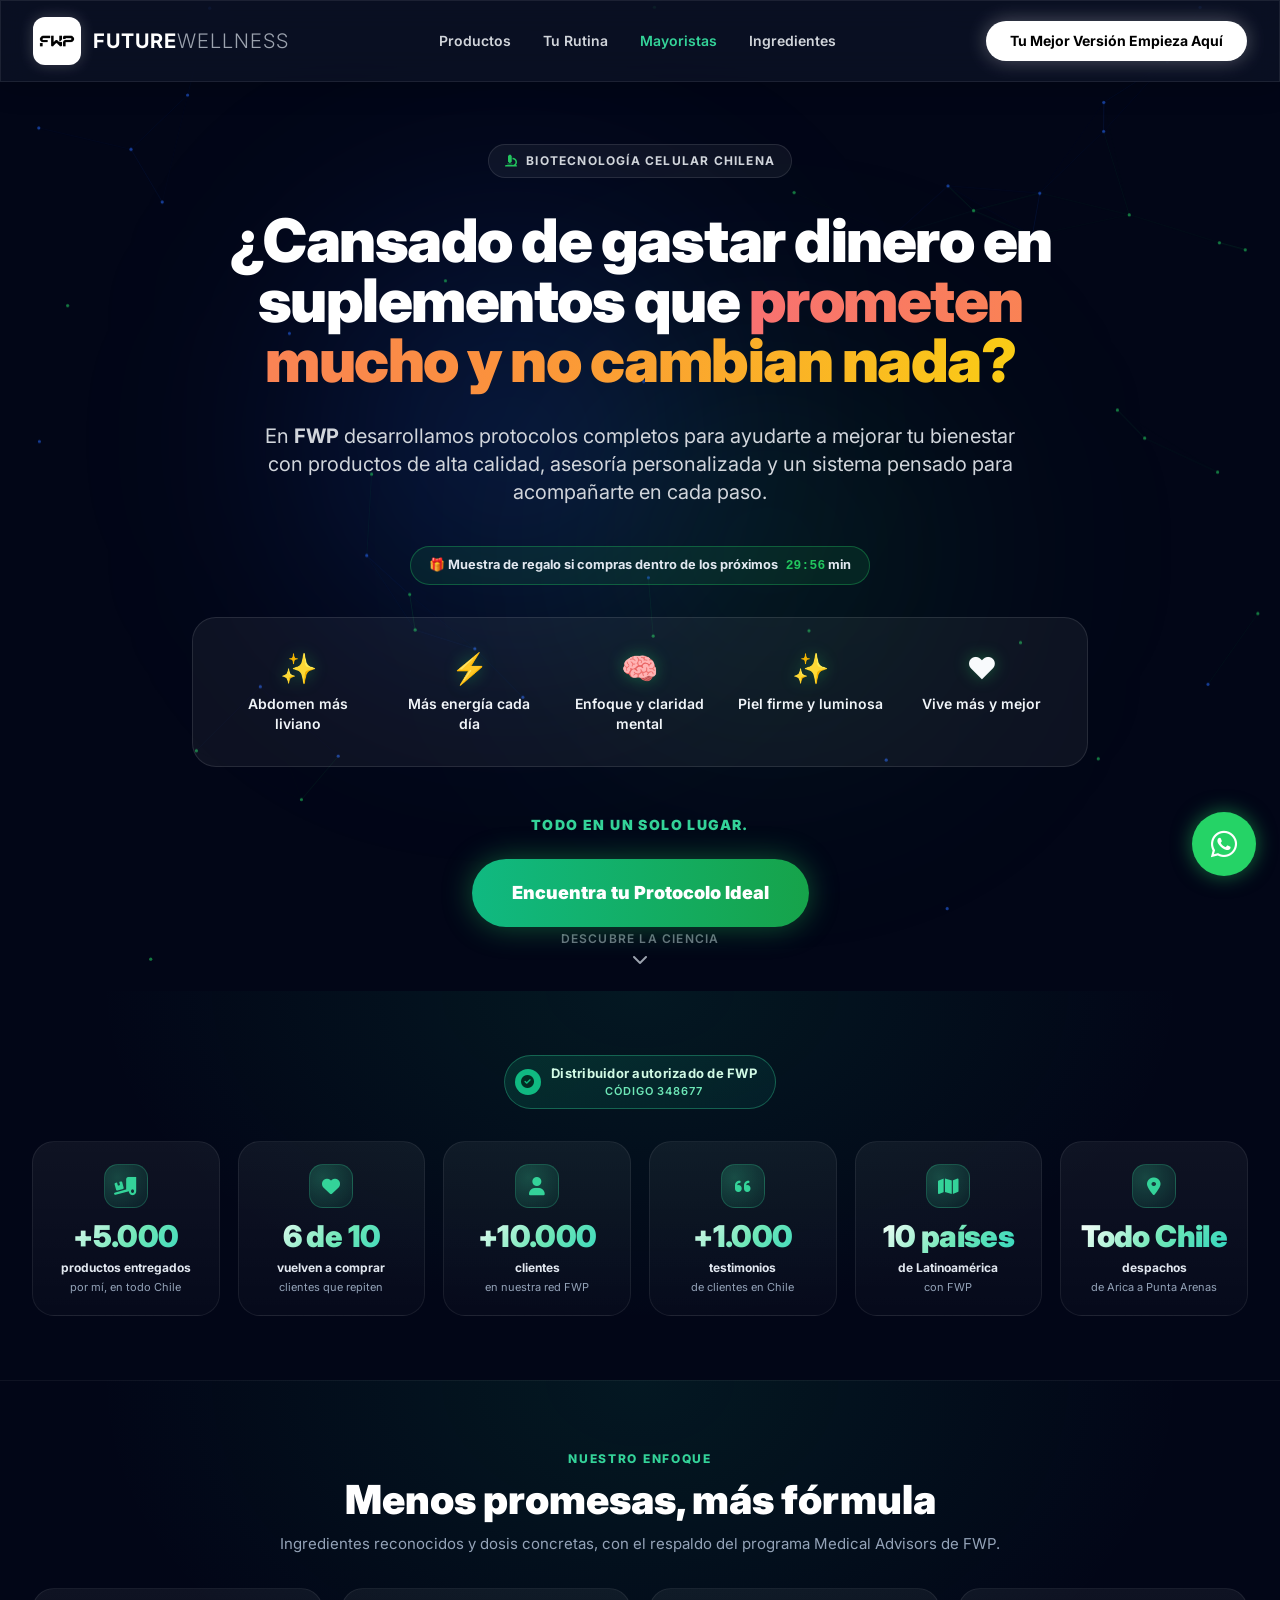
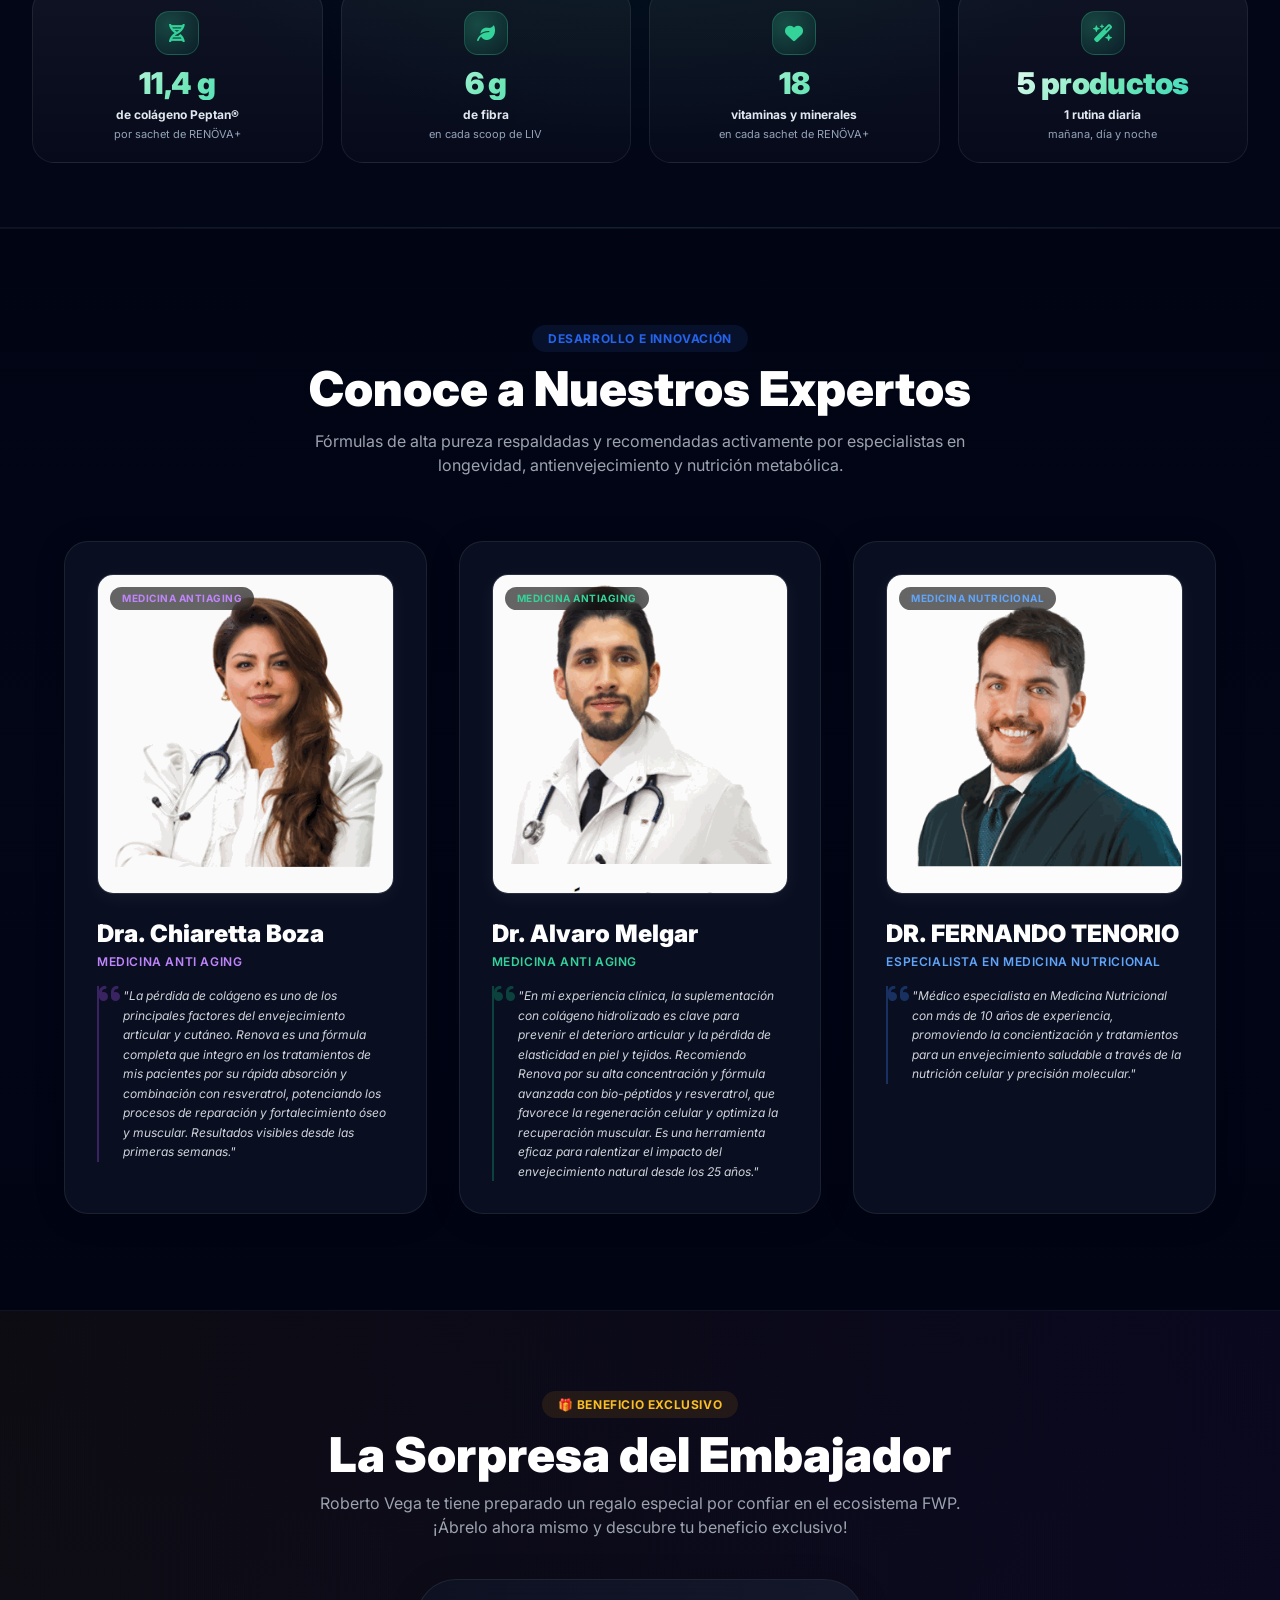
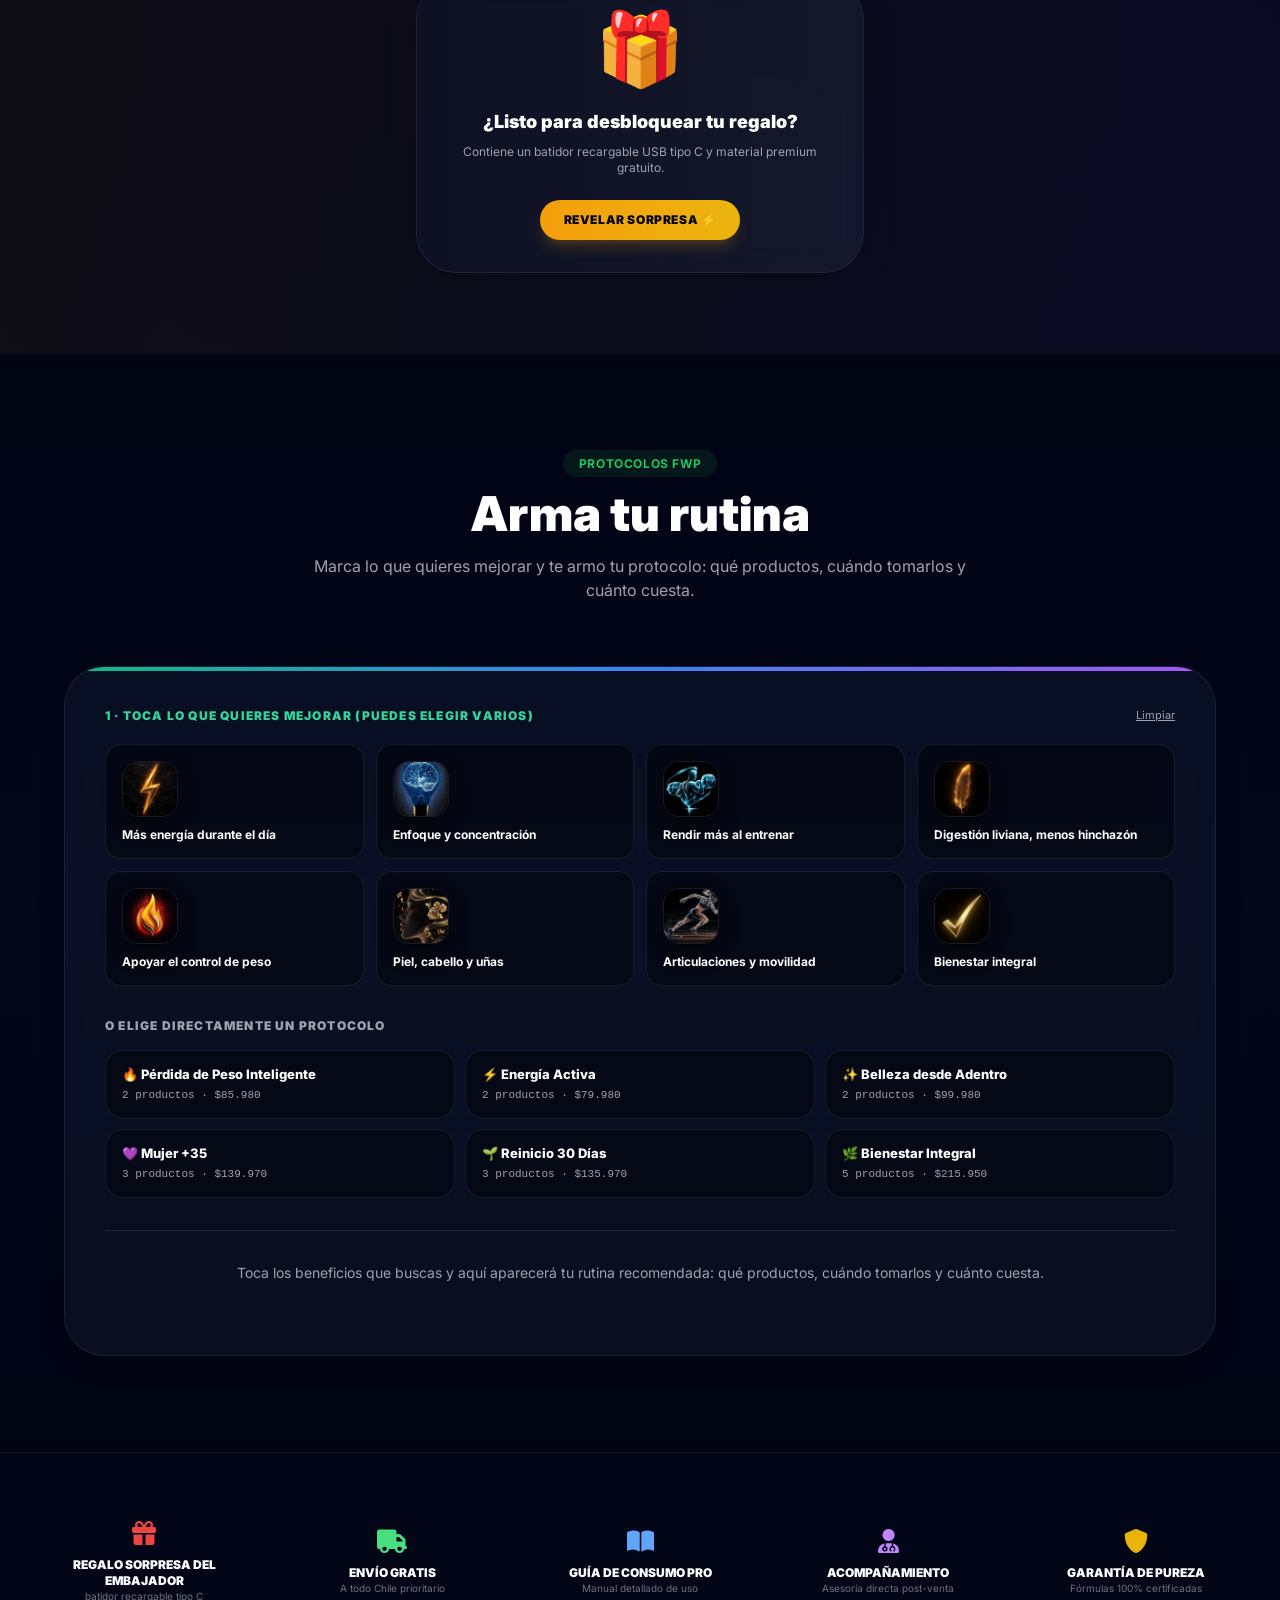
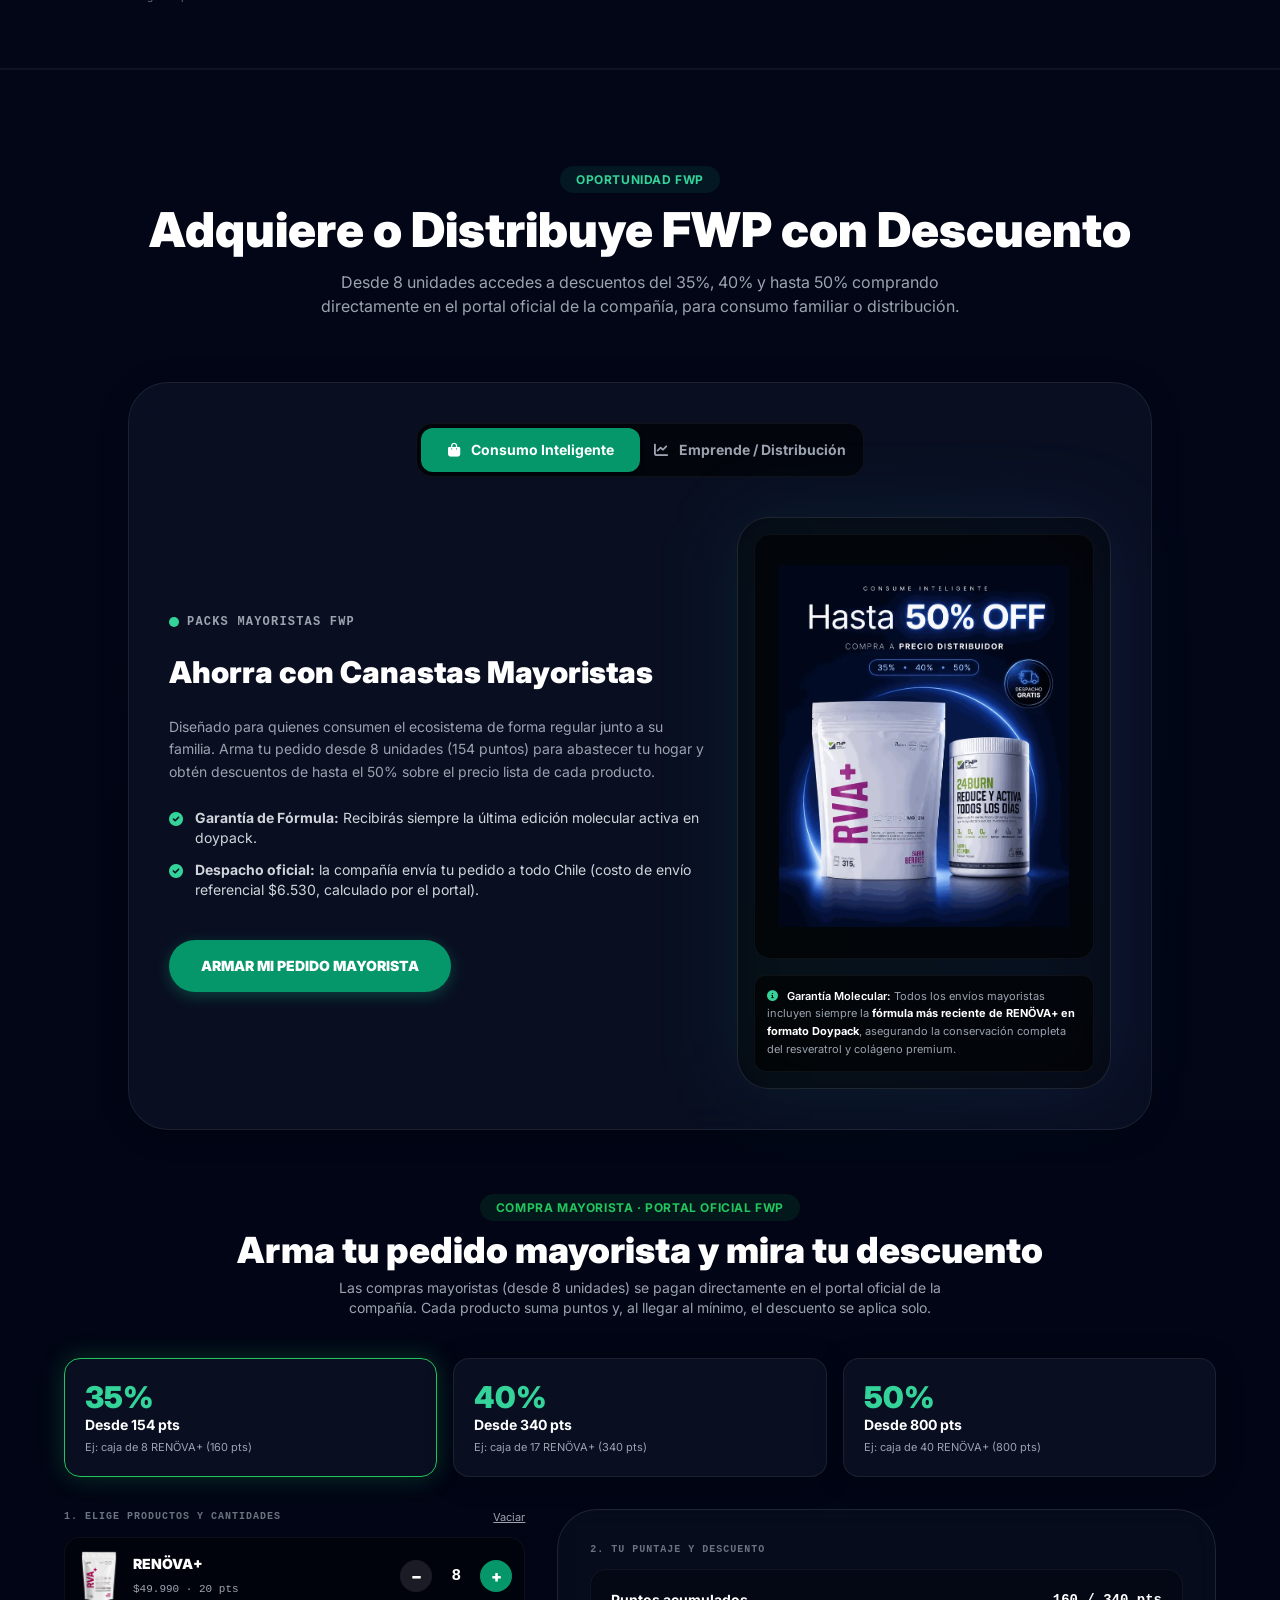
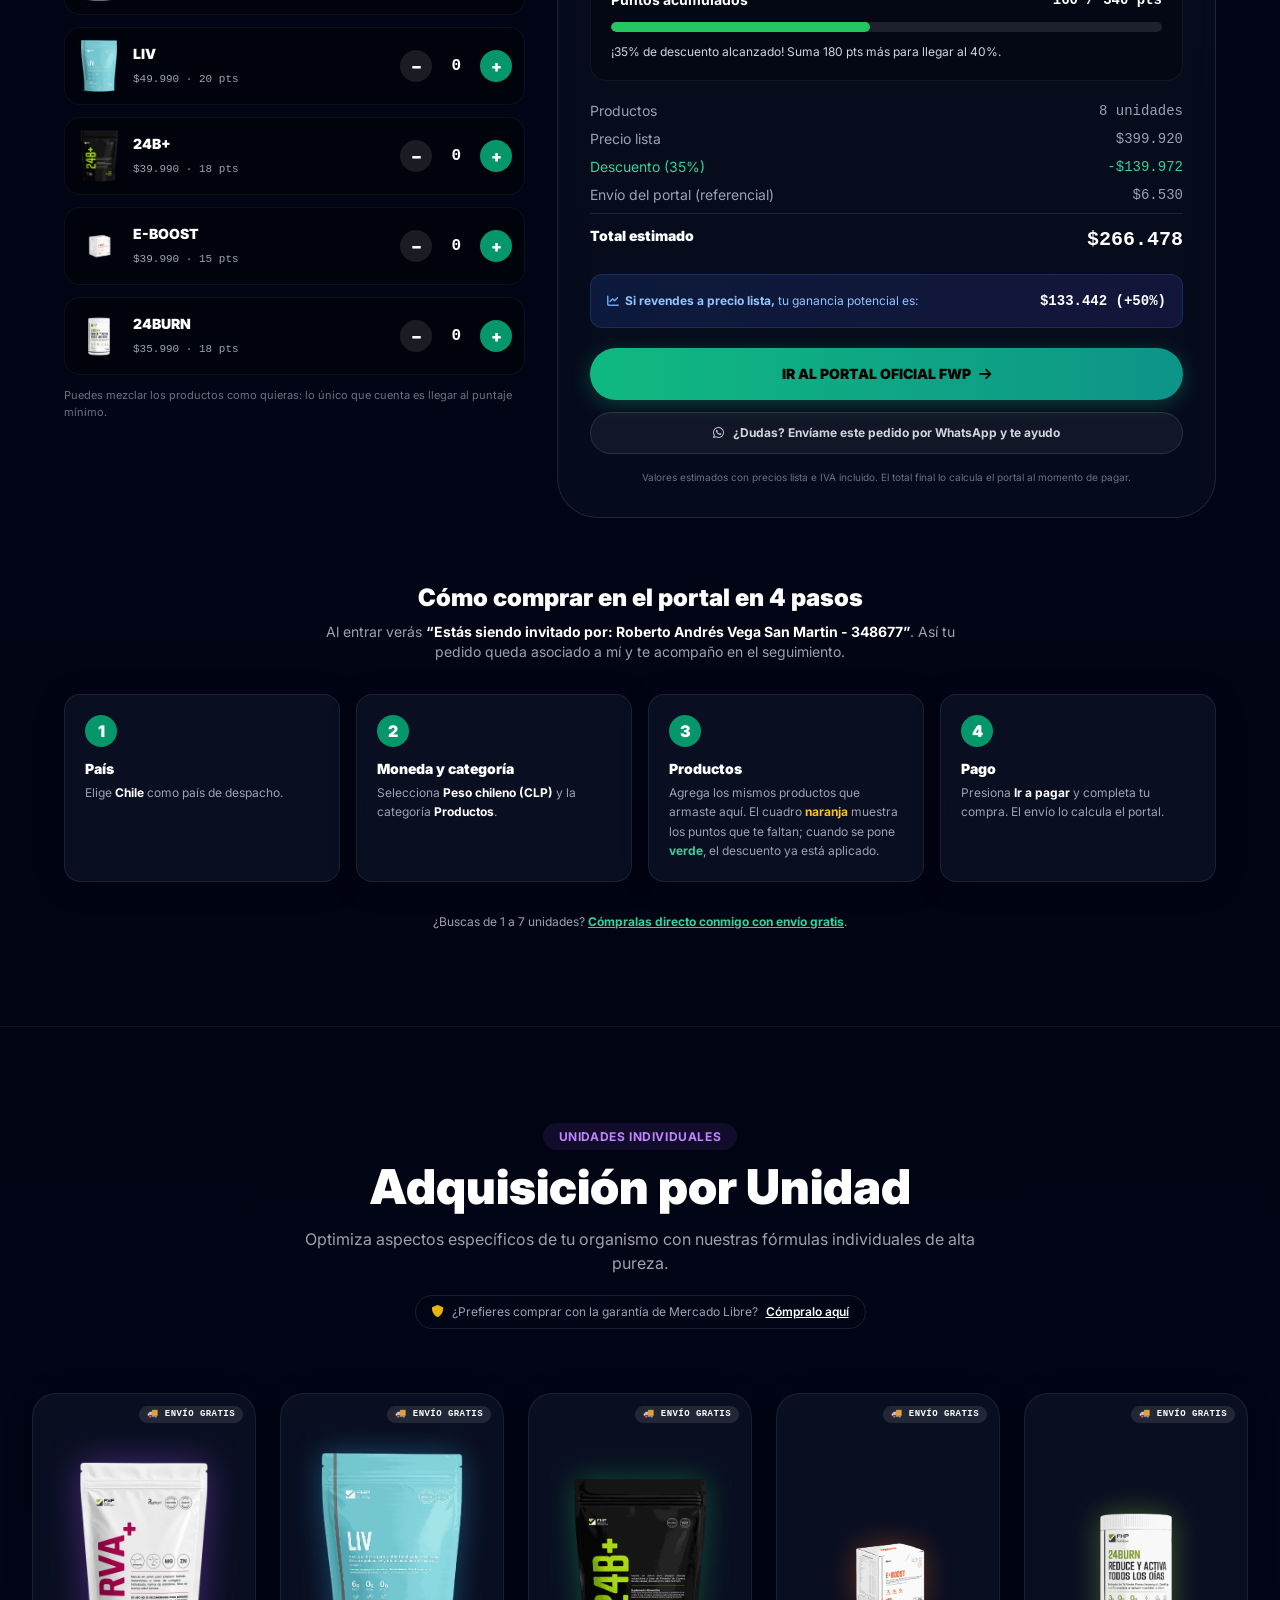
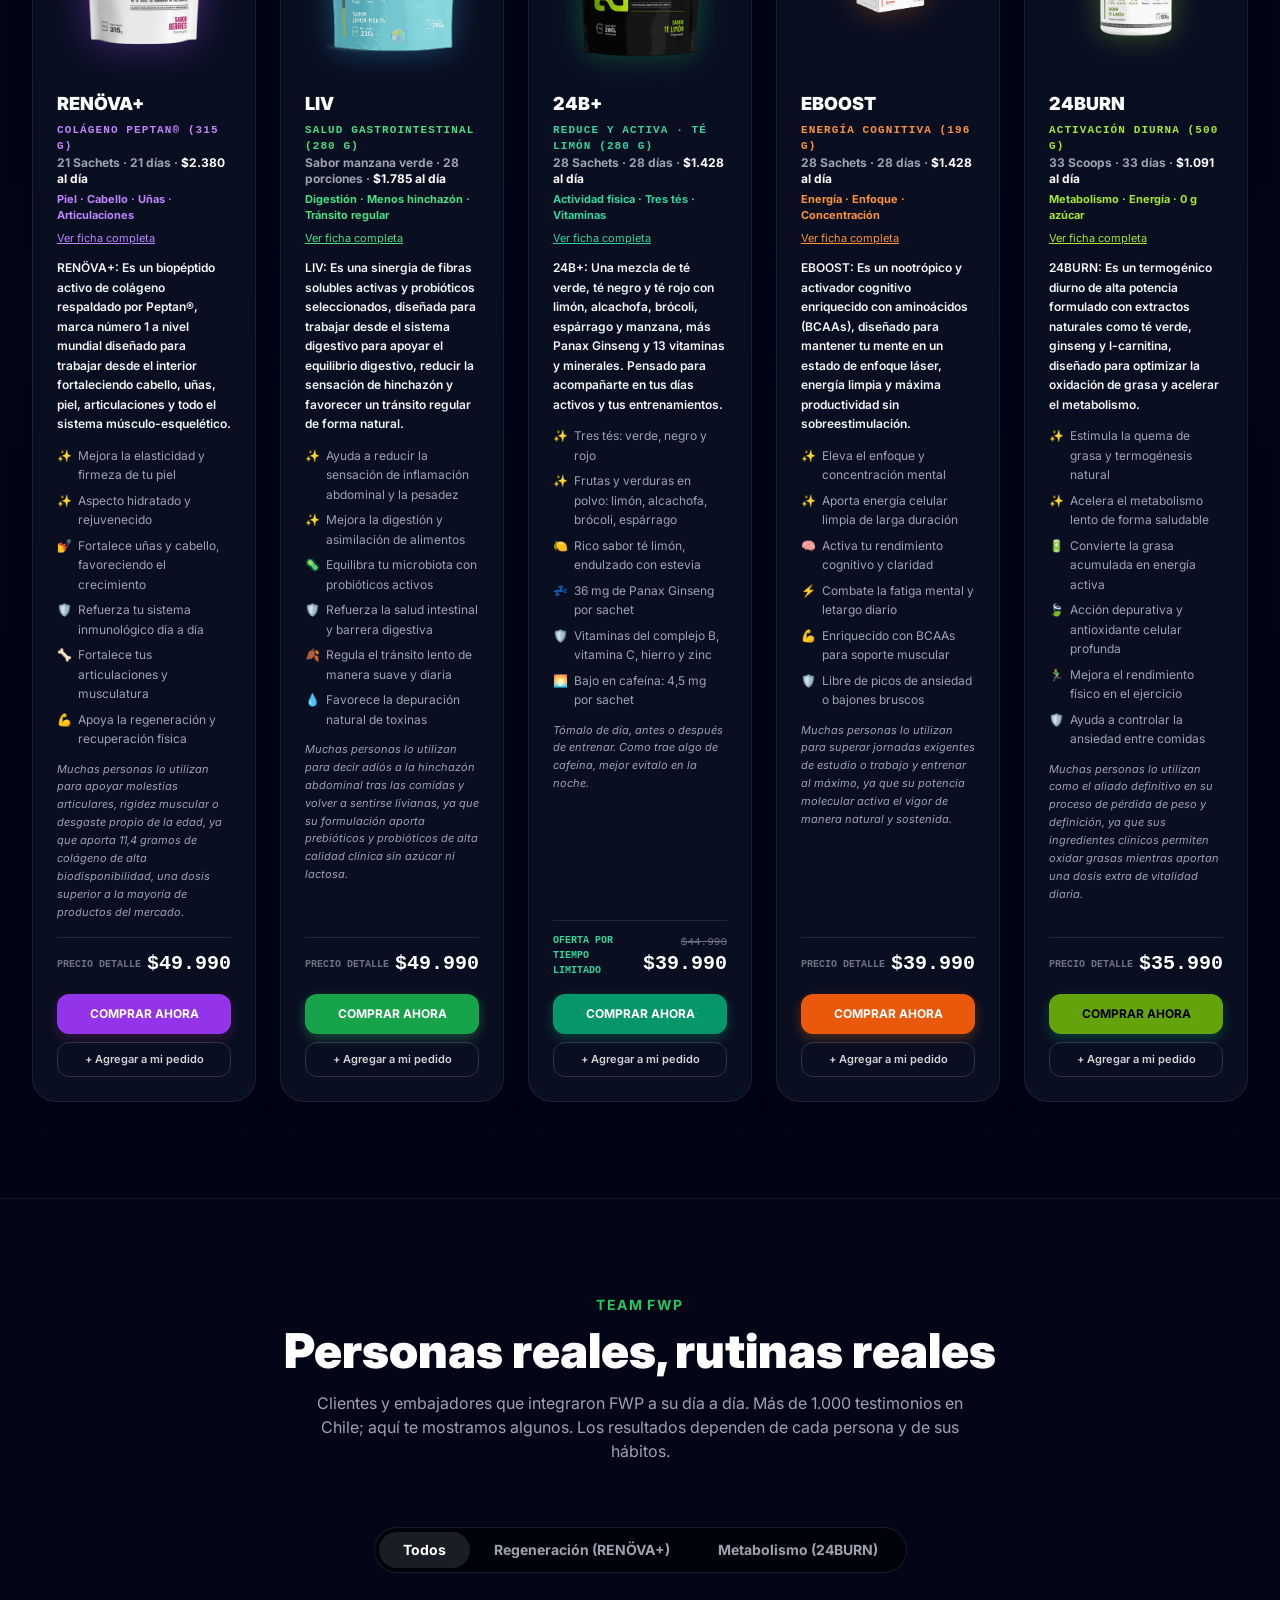
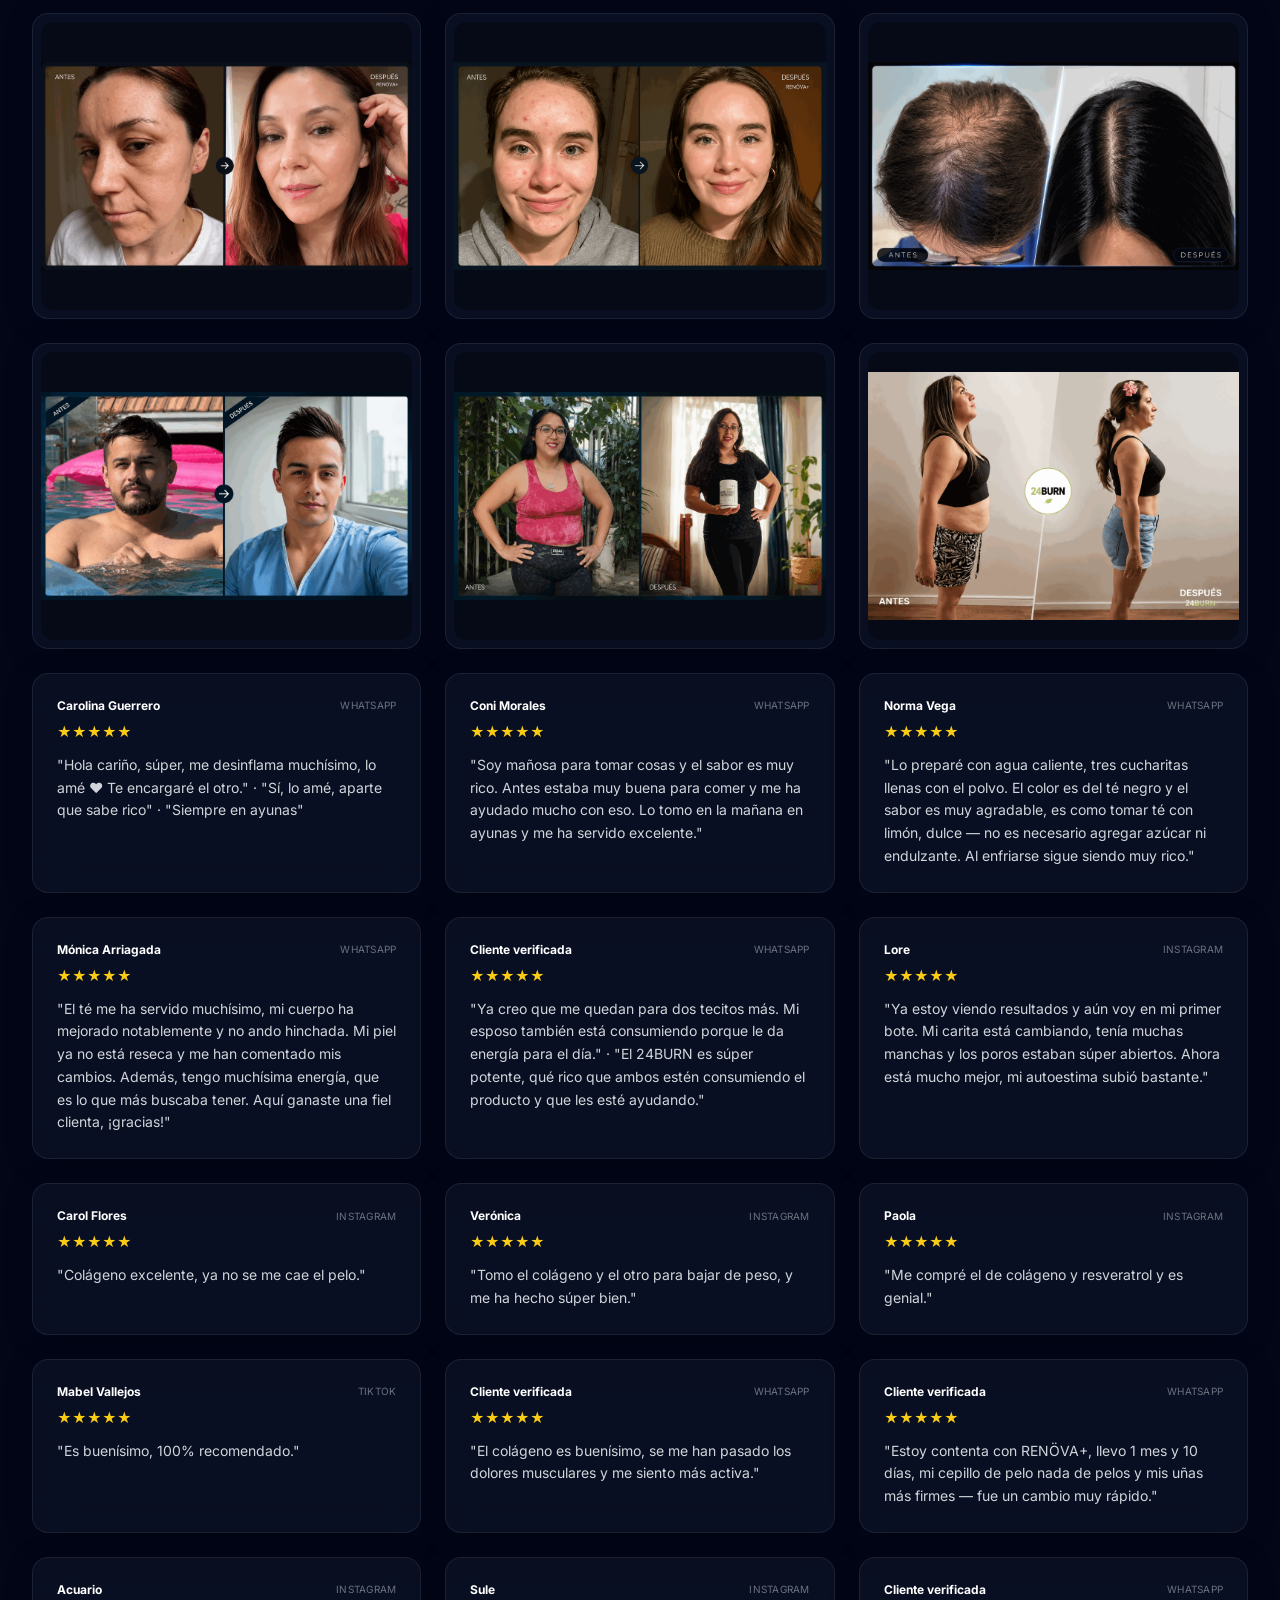
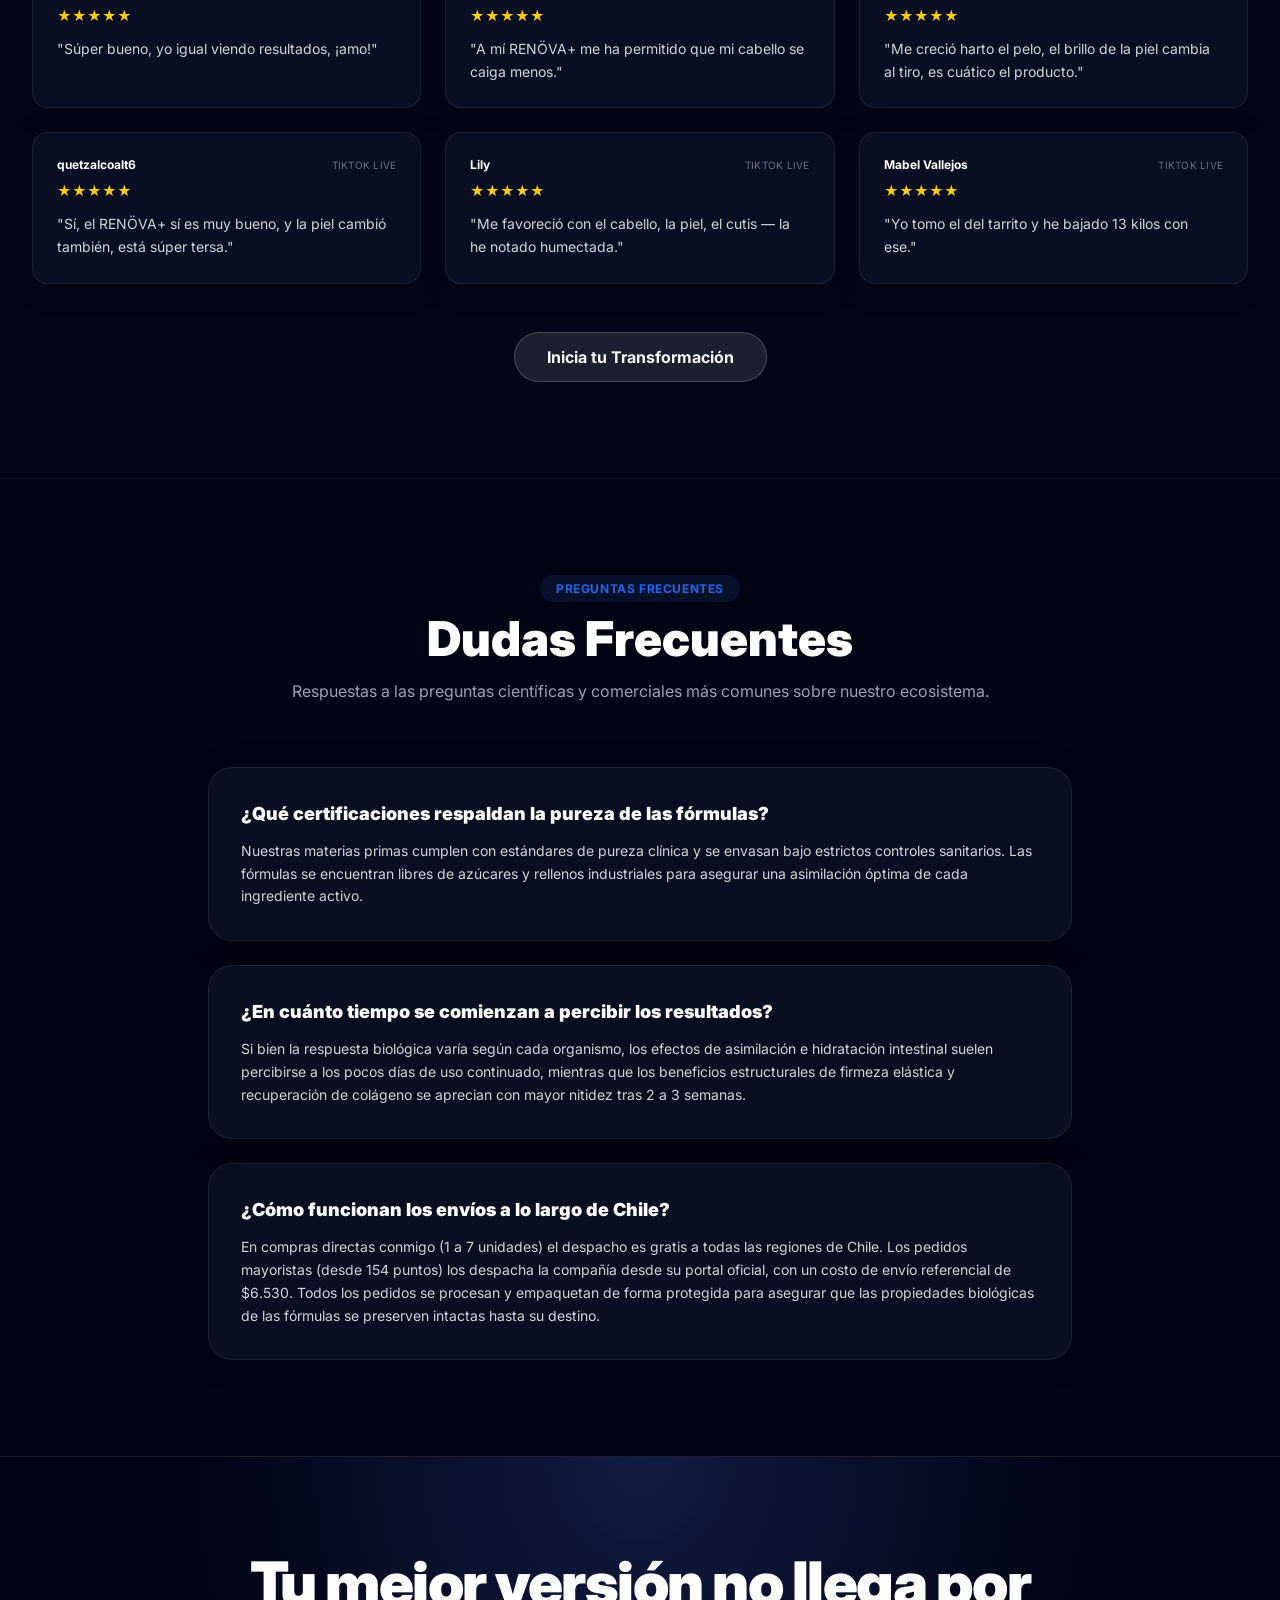
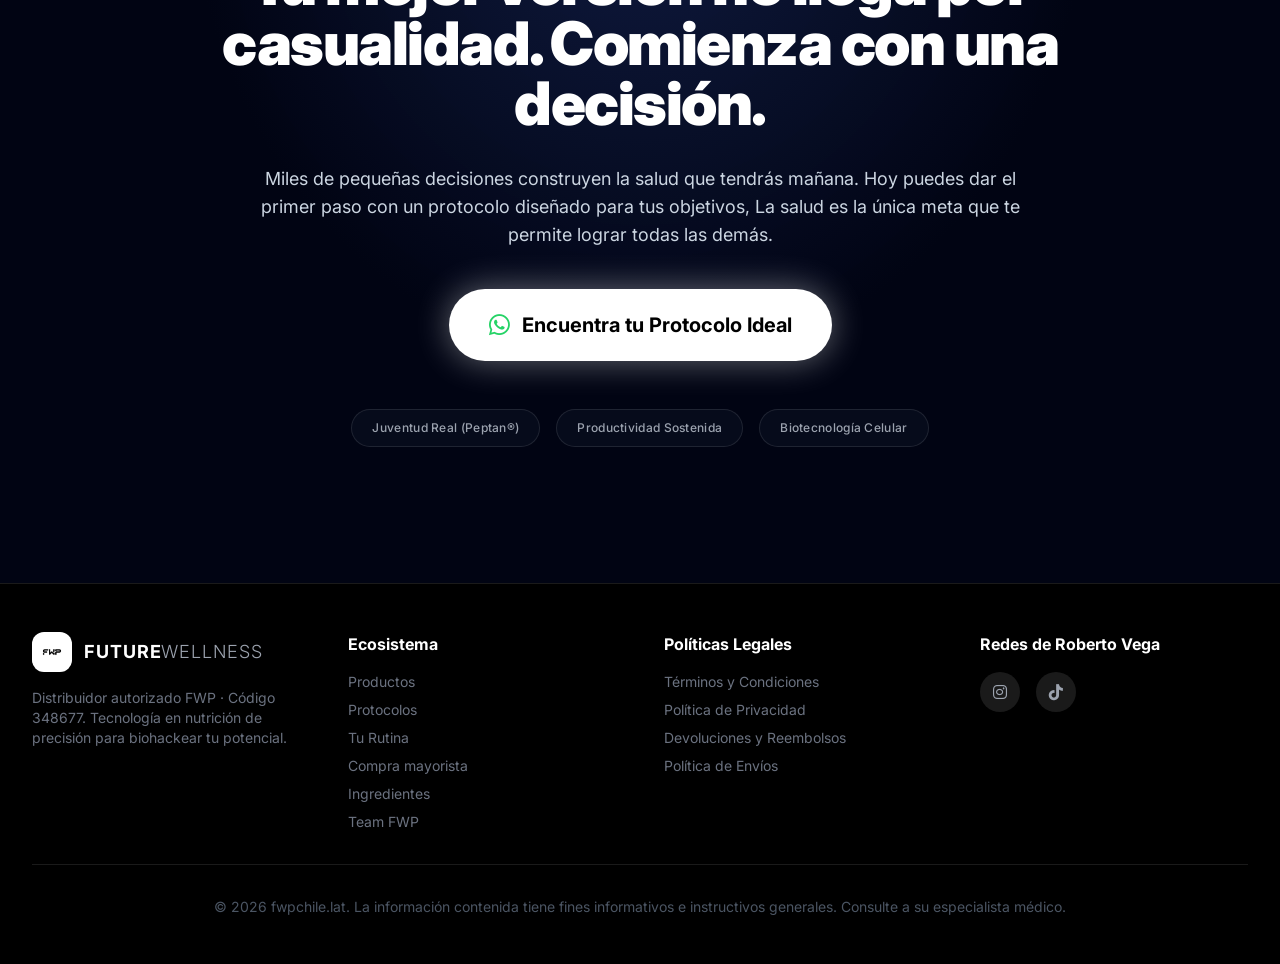
==== commit 6724b196: "Add files via upload" ====
--- a/Index.html
+++ b/Index.html
@@ -13,13 +13,15 @@
     <meta property="og:locale" content="es_CL">
     <meta property="og:site_name" content="FWP Chile">
     <meta property="og:title" content="Transforma tu Biología con FWP | Nutrición de Precisión">
-    <meta property="og:description" content="Descubre la revolución en biohacking y bienestar con FWP.">
+    <meta property="og:description" content="Arma tu rutina FWP: colágeno, digestión, energía y metabolismo. Distribuidor autorizado, envío gratis a todo Chile.">
     <meta property="og:url" content="https://fwpchile.lat/">
-    <meta property="og:image" content="https://fwpchile.lat/MOCKUP%20Productos/LOGO_FWP%20NEGRO.png">
-    <meta name="twitter:card" content="summary">
+    <meta property="og:image" content="https://fwpchile.lat/assets/img/og/fwp-chile.jpg">
+    <meta property="og:image:width" content="1200">
+    <meta property="og:image:height" content="630">
+    <meta name="twitter:card" content="summary_large_image">
     <meta name="twitter:title" content="Transforma tu Biología con FWP | Nutrición de Precisión">
-    <meta name="twitter:description" content="Descubre la revolución en biohacking y bienestar con FWP.">
-    <meta name="twitter:image" content="https://fwpchile.lat/MOCKUP%20Productos/LOGO_FWP%20NEGRO.png">
+    <meta name="twitter:description" content="Arma tu rutina FWP: colágeno, digestión, energía y metabolismo. Distribuidor autorizado, envío gratis a todo Chile.">
+    <meta name="twitter:image" content="https://fwpchile.lat/assets/img/og/fwp-chile.jpg">
     <link rel="preconnect" href="https://fonts.googleapis.com">
     <link rel="preconnect" href="https://fonts.gstatic.com" crossorigin>
     <script type="application/ld+json">{"@context":"https://schema.org","@type":"Organization","name":"FWP Chile","url":"https://fwpchile.lat/","logo":"https://fwpchile.lat/MOCKUP%20Productos/LOGO_FWP%20NEGRO.png","contactPoint":{"@type":"ContactPoint","telephone":"+56-9-3620-0521","contactType":"sales","availableLanguage":"Spanish"}}</script>
@@ -38,16 +40,16 @@
     <meta name="msapplication-TileImage" content="MOCKUP%20Productos/LOGO_FWP%20NEGRO.png">
     
     <!-- Tailwind CSS & FontAwesome -->
-    <script src="assets/js/config.js?v=20261125"></script>
-    <script src="assets/js/analytics.js?v=20261125" defer></script>
-    <script src="assets/js/helpers.js?v=20261125" defer></script>
-    <script src="assets/js/whatsapp.js?v=20261125" defer></script>
-    <link href="assets/css/fontawesome-fwp.css?v=20261125" rel="stylesheet">
+    <script src="assets/js/config.js?v=20261125e"></script>
+    <script src="assets/js/analytics.js?v=20261125e" defer></script>
+    <script src="assets/js/helpers.js?v=20261125e" defer></script>
+    <script src="assets/js/whatsapp.js?v=20261125e" defer></script>
+    <link href="assets/css/fontawesome-fwp.css?v=20261125e" rel="stylesheet">
     <link href="https://fonts.googleapis.com/css2?family=Inter:wght@300;400;600;700;800;900&display=swap" rel="stylesheet">
     
     
 
-    <link rel="stylesheet" href="assets/css/site.css?v=20261125">
+    <link rel="stylesheet" href="assets/css/site.css?v=20261125e">
 </head>
 <body class="antialiased selection:bg-fwp-green selection:text-black bg-fwp-darker">
 
@@ -65,7 +67,7 @@
 
                 <!-- Desktop Menu -->
                 <div class="hidden md:flex items-center space-x-8">
-                    <a href="#productos" class="text-sm font-semibold hover:text-white text-gray-300 transition-colors">Productos</a>
+                    <a href="#productos-unitario" class="text-sm font-semibold hover:text-white text-gray-300 transition-colors">Productos</a>
                     <a href="#diagnostico" class="text-sm font-semibold hover:text-white text-gray-300 transition-colors">Tu Rutina</a>
                     <a href="#emprende" class="text-sm font-semibold text-emerald-400 hover:text-emerald-300 transition-colors">Mayoristas</a>
                     <a href="ingredientes.html" class="text-sm font-semibold hover:text-white text-gray-300 transition-colors">Ingredientes</a>
@@ -85,7 +87,7 @@
 
         <!-- Mobile Menu Drawer -->
         <div id="mobile-menu" class="hidden md:hidden w-full glass-panel border-b border-white/10 flex flex-col p-6 space-y-4 transition-all duration-300">
-            <a href="#productos" data-action="toggleMobileMenu()" class="text-sm font-semibold hover:text-white text-gray-300 transition-colors">Productos</a>
+            <a href="#productos-unitario" data-action="toggleMobileMenu()" class="text-sm font-semibold hover:text-white text-gray-300 transition-colors">Productos</a>
             <a href="#diagnostico" data-action="toggleMobileMenu()" class="text-sm font-semibold hover:text-white text-gray-300 transition-colors">Tu Rutina</a>
             <a href="#emprende" data-action="toggleMobileMenu()" class="text-sm font-semibold text-emerald-400 hover:text-emerald-300 transition-colors">Mayoristas</a>
             <a href="ingredientes.html" class="text-sm font-semibold hover:text-white text-gray-300 transition-colors">Ingredientes</a>
@@ -189,8 +191,8 @@
             </div>
             <div class="wl-grid wl-4">
                 <div class="wl-tile"><div class="wl-icon"><i class="fas fa-dna"></i></div><span class="wl-num">11,4 g</span><span class="wl-label">de colágeno Peptan®</span><span class="wl-sub">por sachet de RENÖVA+</span></div>
-                <div class="wl-tile"><div class="wl-icon"><i class="fas fa-leaf"></i></div><span class="wl-num">0 g</span><span class="wl-label">de azúcar</span><span class="wl-sub">en 24BURN · 0 g de grasas</span></div>
-                <div class="wl-tile"><div class="wl-icon"><i class="fas fa-heart"></i></div><span class="wl-num">Fibra + probióticos</span><span class="wl-label">para tu digestión</span><span class="wl-sub">en cada sachet de LIV</span></div>
+                <div class="wl-tile"><div class="wl-icon"><i class="fas fa-leaf"></i></div><span class="wl-num">6 g</span><span class="wl-label">de fibra</span><span class="wl-sub">en cada scoop de LIV</span></div>
+                <div class="wl-tile"><div class="wl-icon"><i class="fas fa-heart"></i></div><span class="wl-num">18</span><span class="wl-label">vitaminas y minerales</span><span class="wl-sub">en cada sachet de RENÖVA+</span></div>
                 <div class="wl-tile"><div class="wl-icon"><i class="fas fa-wand-magic-sparkles"></i></div><span class="wl-num">5 productos</span><span class="wl-label">1 rutina diaria</span><span class="wl-sub">mañana, día y noche</span></div>
             </div>
         </div>
@@ -324,9 +326,9 @@
         <div class="absolute inset-0 bg-gradient-to-b from-transparent via-blue-950/10 to-transparent pointer-events-none"></div>
         <div class="max-w-7xl mx-auto px-4 sm:px-6 lg:px-8 relative z-10">
             <div class="text-center mb-16 reveal">
-                <span class="text-xs font-bold text-fwp-green bg-fwp-green/10 px-4 py-1.5 rounded-full uppercase tracking-wider">Recomendador personalizado</span>
-                <h2 class="text-3xl md:text-5xl font-black text-white mt-4 mb-4">Encuentra los productos ideales para ti</h2>
-                <p class="text-gray-400 max-w-2xl mx-auto text-sm md:text-base">Marca lo que quieres mejorar y te muestro qué productos tomar, en qué momento del día y cuánto cuesta tu rutina.</p>
+                <span class="text-xs font-bold text-fwp-green bg-fwp-green/10 px-4 py-1.5 rounded-full uppercase tracking-wider">Protocolos FWP</span>
+                <h2 class="text-3xl md:text-5xl font-black text-white mt-4 mb-4">Arma tu rutina</h2>
+                <p class="text-gray-400 max-w-2xl mx-auto text-sm md:text-base">Marca lo que quieres mejorar y te armo tu protocolo: qué productos, cuándo tomarlos y cuánto cuesta.</p>
             </div>
 
             <!-- Buscador de beneficios -->
@@ -373,24 +375,25 @@
                         </button>
                     </div>
 
+                    <div class="mb-8">
+                            <span class="text-xs font-black text-gray-400 uppercase tracking-widest block mb-4">O elige directamente un protocolo</span>
+                            <div id="finder-protocols" class="proto-chips"></div>
+                        </div>
+
                     <div id="finder-empty" class="text-center text-sm text-gray-400 py-8 border-t border-white/10">
                         Toca los beneficios que buscas y aquí aparecerá tu rutina recomendada: qué productos, cuándo tomarlos y cuánto cuesta.
                     </div>
 
                     <div id="finder-result" class="hidden border-t border-white/10 pt-8">
-                        <span class="text-xs font-black text-emerald-400 uppercase tracking-widest block mb-5">2 · Tu rutina recomendada</span>
+                        <span class="text-xs font-black text-emerald-400 uppercase tracking-widest block mb-5">2 · Tu protocolo</span>
                         <div class="grid grid-cols-1 lg:grid-cols-12 gap-8 items-start">
-                            <div id="finder-products" class="lg:col-span-7 space-y-3"></div>
-
-                            <div class="lg:col-span-5 bg-slate-900/40 border border-white/10 rounded-3xl p-6">
-                                <span class="text-[10px] font-black text-gray-500 uppercase tracking-widest block mb-3 font-mono">Tu rutina PRO del día</span>
+                            <div class="lg:col-span-5 finder-hero-card rounded-3xl p-6 lg:sticky" style="top:96px">
+                                <div id="finder-hero" class="mb-5"></div>
+                                <span class="text-[10px] font-black text-gray-500 uppercase tracking-widest block mb-3 font-mono">Tu día</span>
                                 <div id="finder-routine" class="space-y-2 mb-5"></div>
 
-                                <div class="space-y-1.5 text-[11px] text-gray-300 mb-5">
-                                    <div class="flex items-center gap-2"><span class="text-emerald-400">✓</span> <span>Envío gratis a todo Chile</span></div>
-                                    <div class="flex items-center gap-2"><span class="text-emerald-400">✓</span> <span>Asesoría personalizada por WhatsApp</span></div>
-                                    <div class="flex items-center gap-2"><span class="text-emerald-400">✓</span> <span>Recomendaciones PRO de consumo para tu objetivo</span></div>
-                                </div>
+                                <span class="text-[10px] font-black text-gray-500 uppercase tracking-widest block mb-2 font-mono">Incluye</span>
+                                <div id="finder-includes" class="space-y-1.5 text-[12px] text-gray-300 mb-5"></div>
 
                                 <div class="flex justify-between items-baseline border-t border-white/10 pt-4 mb-4">
                                     <span id="finder-count" class="text-xs text-gray-400 font-mono">0 productos</span>
@@ -400,12 +403,17 @@
                                 <div id="finder-protocol" class="hidden mb-4 p-3 rounded-xl bg-emerald-500/10 border border-emerald-500/20 text-xs text-gray-300"></div>
 
                                 <button type="button" data-action="finderOrder()" class="w-full py-4 bg-gradient-to-r from-emerald-500 to-teal-600 text-black font-black rounded-full hover:scale-105 transition-all text-center block text-sm shadow-[0_4px_20px_rgba(16,185,129,0.3)] mb-3">
-                                    PEDIR MI RUTINA
+                                    PEDIR MI PROTOCOLO
                                 </button>
                                 <a id="finder-whatsapp" href="#" data-whatsapp-location="buscador_beneficios" data-whatsapp-message="" target="_blank" rel="noopener noreferrer" class="w-full py-3 bg-white/5 hover:bg-white/20 border border-white/10 text-gray-300 font-bold rounded-full text-center block text-xs transition-colors">
                                     <i class="fab fa-whatsapp mr-1.5"></i> Quiero asesoría personalizada antes de comprar
                                 </a>
                             </div>
+
+                            <div class="lg:col-span-7">
+                                <span class="text-[10px] font-black text-gray-500 uppercase tracking-widest block mb-3 font-mono">Qué incluye y cómo tomarlo</span>
+                                <div id="finder-products" class="space-y-3"></div>
+                            </div>
                         </div>
                         <p class="text-[10px] text-gray-500 mt-6 text-center">Los suplementos complementan una alimentación equilibrada y hábitos saludables; los resultados dependen de cada persona. Si estás embarazada, en lactancia, tomas medicamentos o tienes una condición de salud, consulta a tu médico antes de usarlos.</p>
                     </div>
@@ -414,646 +422,6 @@
         </div>
     </section>
 
-    <!-- Bloque 7: Ecosistema de Protocolos (Las Soluciones FWP) -->
-    <section id="productos" class="py-24 bg-fwp-darker border-t border-white/5">
-        <div class="max-w-7xl mx-auto px-4 sm:px-6 lg:px-8">
-            <div class="text-center mb-16">
-                <span class="text-xs font-bold text-fwp-green bg-fwp-green/10 px-4 py-1.5 rounded-full uppercase tracking-wider" id="filter-badge">Ecosistema de Longevidad</span>
-                <h2 class="text-4xl md:text-5xl font-black text-white mt-4 mb-4 text-center">Elige tu Protocolo FWP</h2>
-                <p class="text-gray-400 max-w-2xl mx-auto text-sm md:text-base text-center">Combinaciones de productos pensadas para ayudarte a lograr tus metas biológicas de forma integral.</p>
-                <div style="margin-top:1.25rem">
-                    <div class="cycle-badge" data-cycle>
-                        <span>🎁 Muestra de regalo si compras dentro de los próximos</span>
-                    <span><span class="cycle-time" data-cycle-time>30:00</span> min</span>
-                    </div>
-                </div>
-                
-                <!-- Reset filter button container -->
-                <div id="reset-filter-container" class="mt-6 hidden transition-all duration-300">
-                    <button data-action="resetFilters()" class="px-6 py-2 bg-white/10 hover:bg-white/20 border border-white/10 rounded-full text-xs font-bold text-white flex items-center gap-2 mx-auto">
-                        <i class="fas fa-times"></i> Mostrar todos los protocolos
-                    </button>
-                </div>
-            </div>
-
-            <!-- Protocols Grid -->
-            <div class="grid grid-cols-1 md:grid-cols-2 lg:grid-cols-3 gap-8" id="protocols-grid">
-                
-                <!-- PROTOCOLO 1: 🔥 PÉRDIDA DE PESO INTELIGENTE -->
-                <div id="protocol-detox" data-categories="peso" class="protocol-card glass-panel rounded-[2.5rem] p-6 sm:p-8 flex flex-col justify-between border border-white/10 hover:border-green-500/40 relative overflow-hidden group">
-                    <div class="absolute -right-16 top-6 bg-gradient-to-r from-green-500 to-emerald-600 text-black text-[9px] font-black py-1.5 px-16 rotate-45 uppercase tracking-widest shadow-lg z-10 font-sans">
-                        MÁS ELEGIDO
-                    </div>
-
-                    <div class="text-center">
-                        <div class="flex justify-between items-center mb-4">
-                            <span class="text-[10px] sm:text-xs font-bold text-green-400 bg-green-500/10 px-3 py-1 rounded-full uppercase tracking-widest font-mono">⭐ CONTROL DE PESO</span>
-                            <span class="text-yellow-500 text-xs font-bold"><i class="fas fa-star"></i> 5.0 (248 opiniones)</span>
-                        </div>
-                        
-                        <h3 class="text-2xl font-black text-white mb-2 tracking-tight uppercase text-center">
-                            🔥 PÉRDIDA DE PESO INTELIGENTE
-                        </h3>
-
-                        <!-- Bodegón con Alineación de Suelo para 24BURN (translate-y-[12px]) -->
-                        <div class="relative w-full h-56 flex items-end justify-center mb-6 overflow-visible select-none pb-2 border-b border-white/5">
-                            <div class="absolute bottom-6 left-1/2 -translate-x-1/2 w-32 h-32 bg-emerald-500/10 rounded-full blur-[45px] z-0"></div>
-                            <div class="absolute bottom-2 left-1/2 -translate-x-1/2 w-[70%] h-1.5 bg-black/55 blur-[6px] rounded-full z-0"></div>
-                            
-                            <img loading="lazy" decoding="async" src="MOCKUP%20Productos/MOCKUP_LIV.png" 
-                                 class="w-auto h-[160px] object-contain animate-float-1 glow-liv-img transition-transform duration-300 origin-bottom group-hover:scale-105 z-10 shrink-0 mr-[-20px] self-end mb-0" 
-                                 alt="LIV" data-fallback-src="https://placehold.co/110x150/0f172a/4ade80?text=LIV">
-                            <img loading="lazy" decoding="async" src="MOCKUP%20Productos/MOCKUP_24BURN.png" 
-                                 class="w-auto h-[130px] object-contain animate-float-2 glow-burn-img transition-transform duration-300 origin-bottom group-hover:scale-105 z-20 shrink-0 ml-[-20px] self-end mb-0 translate-y-[12px]" 
-                                 alt="24BURN" data-fallback-src="https://placehold.co/135x185/0f172a/a3e635?text=24BURN">
-                        </div>
-
-                        <!-- Detalle de Productos Integrados -->
-                        <div class="mb-4 text-center">
-                            <span class="text-[10px] text-gray-500 uppercase font-bold block mb-1.5 font-mono">Contenido del Protocolo:</span>
-                            <div class="flex flex-wrap gap-1.5 justify-center">
-                                <span class="text-[10px] bg-white/5 border border-white/10 px-2.5 py-1 rounded-full text-white font-semibold">LIV</span>
-                                <span class="text-[10px] bg-white/5 border border-white/10 px-2.5 py-1 rounded-full text-white font-semibold">24BURN</span>
-                            </div>
-                        </div>
-
-                        <p class="text-xs font-bold text-green-400 uppercase tracking-widest mb-4 flex items-center gap-1.5 justify-center">
-                            <i class="fas fa-vial text-green-400"></i> METABOLISMO & DIGESTIÓN
-                        </p>
-                        
-                        <p class="text-xs text-gray-400 leading-relaxed mb-6 font-sans text-center">
-                            Estimula de forma sinérgica la termogénesis diurna, apoyando al mismo tiempo la salud digestiva gracias al aporte de probióticos y fibra de LIV.
-                        </p>
-
-                        <!-- Highlights list -->
-                        <div class="mb-6 bg-black/20 p-4 rounded-2xl border border-white/5 space-y-2 text-center">
-                            <div class="flex items-start justify-center text-xs text-gray-300">
-                                <span class="text-emerald-500 font-bold mr-2">✔</span>
-                                <span>Estimula el equilibrio de la flora intestinal.</span>
-                            </div>
-                            <div class="flex items-start justify-center text-xs text-gray-300">
-                                <span class="text-emerald-500 font-bold mr-2">✔</span>
-                                <span>Apoya procesos de desinflamación abdominal.</span>
-                            </div>
-                            <div class="flex items-start justify-center text-xs text-gray-300">
-                                <span class="text-emerald-500 font-bold mr-2">✔</span>
-                                <span>Favorece la digestión ligera y regular diaria.</span>
-                            </div>
-                        </div>
-
-                        <div class="grid grid-cols-2 gap-4 mb-6 text-xs border-t border-b border-white/10 py-3 font-mono text-center">
-                            <div>
-                                <span class="text-gray-500 block text-[10px] uppercase font-bold text-center">DURACIÓN</span>
-                                <span class="text-white font-bold text-center block">Ciclo de 30 días</span>
-                            </div>
-                            <div>
-                                <span class="text-gray-500 block text-[10px] uppercase font-bold text-center">IDEAL PARA</span>
-                                <span class="text-white font-bold block leading-tight text-center">Metabolismo y Peso</span>
-                            </div>
-                        </div>
-
-                        <div class="mb-2 space-y-1.5 text-[11px] font-sans text-left">
-                            <div class="flex items-center gap-2 text-gray-300"><span class="text-emerald-400">✓</span> <span>Envío gratis a todo Chile</span></div>
-                            <div class="flex items-center gap-2 text-gray-300"><span class="text-emerald-400">✓</span> <span>Asesoría personalizada por WhatsApp</span></div>
-                            <div class="flex items-center gap-2 text-gray-300"><span class="text-emerald-400">✓</span> <span>Recomendaciones PRO de consumo</span></div>
-                            <div class="flex items-center gap-2 text-gray-300"><span class="text-emerald-400">✓</span> <span>Recetario saludable</span></div>
-                            <div class="flex items-center gap-2 text-gray-300"><span class="text-emerald-400">🎁</span> <span>Muestra de regalo si compras en <span data-cycle-until>30:00 min</span></span></div>
-                        </div>
-                    </div>
-
-                    <div class="mt-auto">
-                        <div class="flex items-baseline justify-between mb-4">
-                            <div class="text-left">
-                                <span class="text-[10px] text-gray-500 block font-bold font-mono">INCLUYE</span>
-                                <span class="text-xs text-gray-300 font-bold">2 productos · 30 días</span>
-                            </div>
-                            <div class="text-right">
-                                <span class="text-[10px] text-emerald-400 block font-bold font-mono">VALOR PROTOCOLO</span>
-                                <span class="text-2xl font-black text-white">$85.980</span>
-                            </div>
-                        </div>
-                        <a href="#" data-buy-items="liv,24burn" data-link-key="proto-peso" data-buy-label="Protocolo Pérdida de Peso Inteligente (LIV + 24BURN)" target="_blank" rel="noopener noreferrer" class="w-full py-4 bg-[#00e676] text-black font-bold rounded-full hover:scale-105 transition-all text-center block text-sm tracking-wider shadow-[0_4px_20px_rgba(0,230,118,0.3)] font-black">
-                            ADQUIRIR PROTOCOLO
-                        </a>
-                    </div>
-                </div>
-
-                <!-- PROTOCOLO 2: ⚡ ENERGÍA 24/7 -->
-                <div id="protocol-energy" data-categories="energia" class="protocol-card glass-panel rounded-[2.5rem] p-6 sm:p-8 flex flex-col justify-between border border-white/10 hover:border-orange-500/40 relative overflow-hidden group">
-                    <div class="text-center">
-                        <div class="flex justify-between items-center mb-4">
-                            <span class="text-[10px] sm:text-xs font-bold text-orange-400 bg-orange-500/10 px-3 py-1 rounded-full uppercase tracking-widest font-mono">⭐ VITALIDAD CONSTANTE</span>
-                            <span class="text-yellow-500 text-xs font-bold"><i class="fas fa-star"></i> 185 opiniones</span>
-                        </div>
-                        
-                        <h3 class="text-2xl font-black text-white mb-2 tracking-tight uppercase text-center">
-                            ⚡ ENERGÍA 24/7
-                        </h3>
-
-                        <!-- Bodegón -->
-                        <div class="relative w-full h-56 flex items-end justify-center mb-6 overflow-visible select-none pb-2 border-b border-white/5">
-                            <div class="absolute bottom-6 left-1/2 -translate-x-1/2 w-32 h-32 bg-orange-500/10 rounded-full blur-[45px] z-0"></div>
-                            <div class="absolute bottom-2 left-1/2 -translate-x-1/2 w-[70%] h-1.5 bg-black/55 blur-[6px] rounded-full z-0"></div>
-                            
-                            <img loading="lazy" decoding="async" src="MOCKUP%20Productos/MOCKUP_EBOOST.png" 
-                                 class="w-auto h-[120px] object-contain animate-float-3 glow-eboost-img transition-transform duration-300 origin-bottom group-hover:scale-105 z-10 shrink-0 mr-[-20px] self-end mb-0" 
-                                 alt="EBOOST" data-fallback-src="https://placehold.co/85x80/0f172a/f97316?text=EBOOST">
-                            <img loading="lazy" decoding="async" src="MOCKUP%20Productos/MOCKUP_24B.png" 
-                                 class="w-auto h-[135px] object-contain animate-float-1 glow-b24-img transition-transform duration-300 origin-bottom group-hover:scale-105 z-20 shrink-0 ml-[-20px] self-end mb-0" 
-                                 alt="24B+" data-fallback-src="https://placehold.co/135x185/0f172a/4ade80?text=24B%2B">
-                        </div>
-
-                        <!-- Detalle de Productos Integrados -->
-                        <div class="mb-4 text-center">
-                            <span class="text-[10px] text-gray-500 uppercase font-bold block mb-1.5 font-mono">Contenido del Protocolo:</span>
-                            <div class="flex flex-wrap gap-1.5 justify-center">
-                                <span class="text-[10px] bg-white/5 border border-white/10 px-2.5 py-1 rounded-full text-white font-semibold">EBOOST</span>
-                                <span class="text-[10px] bg-white/5 border border-white/10 px-2.5 py-1 rounded-full text-white font-semibold">24B+</span>
-                            </div>
-                        </div>
-
-                        <p class="text-xs font-bold text-orange-400 uppercase tracking-widest mb-4 flex items-center gap-1.5 justify-center">
-                            <i class="fas fa-brain text-orange-400"></i> VITALIDAD & DESCANSO
-                        </p>
-                        
-                        <p class="text-xs text-gray-400 leading-relaxed mb-6 font-sans text-center">
-                            Promueve un estado de claridad mental y energía diurna constante, complementado por un descanso reparador celular por las noches.
-                        </p>
-
-                        <div class="mb-6 bg-black/20 p-4 rounded-2xl border border-white/5 space-y-2 text-center font-sans">
-                            <div class="flex items-start justify-center text-xs text-gray-300">
-                                <span class="text-orange-500 font-bold mr-2">✔</span>
-                                <span>Aporte sostenido de energía diurna limpia.</span>
-                            </div>
-                            <div class="flex items-start justify-center text-xs text-gray-300">
-                                <span class="text-orange-500 font-bold mr-2">✔</span>
-                                <span>Favorece el enfoque cognitivo diario.</span>
-                            </div>
-                            <div class="flex items-start justify-center text-xs text-gray-300">
-                                <span class="text-orange-500 font-bold mr-2">✔</span>
-                                <span>Apoya los ritmos circadianos y el sueño.</span>
-                            </div>
-                        </div>
-
-                        <div class="grid grid-cols-2 gap-4 mb-6 text-xs border-t border-b border-white/10 py-3 font-mono text-center">
-                            <div>
-                                <span class="text-gray-500 block text-[10px] uppercase font-bold text-center">DURACIÓN</span>
-                                <span class="text-white font-bold text-center block">Ciclo de 30 días</span>
-                            </div>
-                            <div>
-                                <span class="text-gray-500 block text-[10px] uppercase font-bold text-center">IDEAL PARA</span>
-                                <span class="text-white font-bold block leading-tight text-center font-sans">Profesionales y Rendimiento</span>
-                            </div>
-                        </div>
-
-                        <div class="mb-2 space-y-1.5 text-[11px] font-sans text-left">
-                            <div class="flex items-center gap-2 text-gray-300"><span class="text-orange-400">✓</span> <span>Envío gratis a todo Chile</span></div>
-                            <div class="flex items-center gap-2 text-gray-300"><span class="text-orange-400">✓</span> <span>Asesoría personalizada por WhatsApp</span></div>
-                            <div class="flex items-center gap-2 text-gray-300"><span class="text-orange-400">✓</span> <span>Recomendaciones PRO de consumo</span></div>
-                            <div class="flex items-center gap-2 text-gray-300"><span class="text-orange-400">✓</span> <span>Recetario saludable</span></div>
-                            <div class="flex items-center gap-2 text-gray-300"><span class="text-orange-400">🎁</span> <span>Muestra de regalo si compras en <span data-cycle-until>30:00 min</span></span></div>
-                        </div>
-                    </div>
-
-                    <div class="mt-auto">
-                        <div class="flex items-baseline justify-between mb-4">
-                            <div class="text-left">
-                                <span class="text-[10px] text-gray-500 block font-bold font-mono">INCLUYE</span>
-                                <span class="text-xs text-gray-300 font-bold">2 productos · 30 días</span>
-                            </div>
-                            <div class="text-right">
-                                <span class="text-[10px] text-emerald-400 block font-bold font-mono">VALOR PROTOCOLO</span>
-                                <span class="text-2xl font-black text-white">$79.980</span>
-                            </div>
-                        </div>
-                        <a href="#" data-buy-items="eboost,24b" data-link-key="proto-energia" data-buy-label="Protocolo Energía 24/7 (E-BOOST + 24B+)" target="_blank" rel="noopener noreferrer" class="w-full py-4 bg-orange-500 hover:bg-orange-600 text-white font-bold rounded-full hover:scale-105 transition-all text-center block text-sm tracking-wider shadow-[0_4px_20px_rgba(249,115,22,0.3)] font-black">
-                            ADQUIRIR PROTOCOLO
-                        </a>
-                    </div>
-                </div>
-
-                <!-- PROTOCOLO 3: ✨ BELLEZA DESDE ADENTRO -->
-                <div id="protocol-beauty" data-categories="belleza" class="protocol-card glass-panel rounded-[2.5rem] p-6 sm:p-8 flex flex-col justify-between border border-white/10 hover:border-purple-500/40 relative overflow-hidden group">
-                    <div class="text-center">
-                        <div class="flex justify-between items-center mb-4">
-                            <span class="text-[10px] sm:text-xs font-bold text-purple-400 bg-purple-500/10 px-3 py-1 rounded-full uppercase tracking-widest font-mono">⭐ REGENERACIÓN CELULAR</span>
-                            <span class="text-yellow-500 text-xs font-bold"><i class="fas fa-star"></i> 4.9 (135 opiniones)</span>
-                        </div>
-                        
-                        <h3 class="text-2xl font-black text-white mb-2 tracking-tight uppercase text-center">
-                            ✨ BELLEZA DESDE ADENTRO
-                        </h3>
-
-                        <!-- Bodegón -->
-                        <div class="relative w-full h-56 flex items-end justify-center mb-6 overflow-visible select-none pb-2 border-b border-white/5">
-                            <div class="absolute bottom-6 left-1/2 -translate-x-1/2 w-32 h-32 bg-violet-500/10 rounded-full blur-[45px] z-0"></div>
-                            <div class="absolute bottom-2 left-1/2 -translate-x-1/2 w-[70%] h-1.5 bg-black/55 blur-[6px] rounded-full z-0"></div>
-                            
-                            <img loading="lazy" decoding="async" src="MOCKUP%20Productos/MOCKUP_LIV.png" 
-                                 class="w-auto h-[160px] object-contain animate-float-3 glow-liv-img transition-transform duration-300 origin-bottom group-hover:scale-105 z-10 shrink-0 mr-[-20px] self-end mb-0" 
-                                 alt="LIV" data-fallback-src="https://placehold.co/110x150/0f172a/4ade80?text=LIV">
-                            <img loading="lazy" decoding="async" src="MOCKUP%20Productos/MOCKUP_DOYPACK_REN%C3%93VA%2B.png" 
-                                 class="w-auto h-[160px] object-contain animate-float-1 glow-rva-img transition-transform duration-300 origin-bottom group-hover:scale-105 z-20 shrink-0 ml-[-20px] self-end mb-0" 
-                                 alt="RENÖVA+" 
-                                 data-image-fallback="renova">
-                        </div>
-
-                        <!-- Detalle de Productos Integrados -->
-                        <div class="mb-4 text-center">
-                            <span class="text-[10px] text-gray-500 uppercase font-bold block mb-1.5 font-mono">Contenido del Protocolo:</span>
-                            <div class="flex flex-wrap gap-1.5 justify-center">
-                                <span class="text-[10px] bg-white/5 border border-white/10 px-2.5 py-1 rounded-full text-white font-semibold">LIV</span>
-                                <span class="text-[10px] bg-white/5 border border-white/10 px-2.5 py-1 rounded-full text-white font-semibold">RENÖVA+</span>
-                            </div>
-                        </div>
-
-                        <p class="text-xs font-bold text-purple-400 uppercase tracking-widest mb-4 flex items-center gap-1.5 justify-center">
-                            <i class="fa-solid fa-wand-magic-sparkles text-purple-400"></i> CUIDADO DERMATOLÓGICO
-                        </p>
-                        
-                        <p class="text-xs text-gray-400 leading-relaxed mb-6 font-sans text-center">
-                            Nutre tu belleza y firmeza desde el interior celular. Combina el poder elástico del colágeno RENÖVA+ con el bienestar intestinal de LIV.
-                        </p>
-
-                        <div class="mb-6 bg-black/20 p-4 rounded-2xl border border-white/5 space-y-2 text-center font-sans">
-                            <div class="flex items-start justify-center text-xs text-gray-300">
-                                <span class="text-purple-500 font-bold mr-2">✔</span>
-                                <span>Aporta colágeno hidrolizado de asimilación rápida.</span>
-                            </div>
-                            <div class="flex items-start justify-center text-xs text-gray-300">
-                                <span class="text-purple-500 font-bold mr-2">✔</span>
-                                <span>Promueve la hidratación y firmeza de la piel.</span>
-                            </div>
-                            <div class="flex items-start justify-center text-xs text-gray-300">
-                                <span class="text-purple-500 font-bold mr-2">✔</span>
-                                <span>Fortalece las articulaciones de forma profunda.</span>
-                            </div>
-                        </div>
-
-                        <div class="grid grid-cols-2 gap-4 mb-6 text-xs border-t border-b border-white/10 py-3 font-mono text-center">
-                            <div>
-                                <span class="text-gray-500 block text-[10px] uppercase font-bold text-center">DURACIÓN</span>
-                                <span class="text-white font-bold text-center block">Ciclo de 30 a 45 días</span>
-                            </div>
-                            <div>
-                                <span class="text-gray-500 block text-[10px] uppercase font-bold text-center">IDEAL PARA</span>
-                                <span class="text-white font-bold block leading-tight text-center font-sans">Firmeza y Antienvejecimiento</span>
-                            </div>
-                        </div>
-
-                        <div class="mb-2 space-y-1.5 text-[11px] font-sans text-left">
-                            <div class="flex items-center gap-2 text-gray-300"><span class="text-purple-400">✓</span> <span>Envío gratis a todo Chile</span></div>
-                            <div class="flex items-center gap-2 text-gray-300"><span class="text-purple-400">✓</span> <span>Asesoría personalizada por WhatsApp</span></div>
-                            <div class="flex items-center gap-2 text-gray-300"><span class="text-purple-400">✓</span> <span>Recomendaciones PRO de consumo</span></div>
-                            <div class="flex items-center gap-2 text-gray-300"><span class="text-purple-400">✓</span> <span>Recetario saludable</span></div>
-                            <div class="flex items-center gap-2 text-gray-300"><span class="text-purple-400">🎁</span> <span>Muestra de regalo si compras en <span data-cycle-until>30:00 min</span></span></div>
-                        </div>
-                    </div>
-
-                    <div class="mt-auto">
-                        <div class="flex items-baseline justify-between mb-4">
-                            <div class="text-left">
-                                <span class="text-[10px] text-gray-500 block font-bold font-mono">INCLUYE</span>
-                                <span class="text-xs text-gray-300 font-bold">2 productos · 30 días</span>
-                            </div>
-                            <div class="text-right">
-                                <span class="text-[10px] text-emerald-400 block font-bold font-mono">VALOR PROTOCOLO</span>
-                                <span class="text-2xl font-black text-white">$99.980</span>
-                            </div>
-                        </div>
-                        <a href="#" data-buy-items="liv,renova" data-link-key="proto-belleza" data-buy-label="Protocolo Belleza desde Adentro (LIV + RENÖVA+)" target="_blank" rel="noopener noreferrer" class="w-full py-4 bg-purple-600 hover:bg-purple-500 text-white font-bold rounded-full hover:scale-105 transition-all text-center block text-sm tracking-wider shadow-[0_4px_15px_rgba(155,44,134,0.3)] font-black">
-                            ADQUIRIR PROTOCOLO
-                        </a>
-                    </div>
-                </div>
-
-                <!-- PROTOCOLO 4: 💜 MUJER +35 -->
-                <div id="protocol-women" data-categories="belleza" class="protocol-card glass-panel rounded-[2.5rem] p-6 sm:p-8 flex flex-col justify-between border border-white/10 hover:border-pink-500/40 relative overflow-hidden group">
-                    <div class="text-center">
-                        <div class="flex justify-between items-center mb-4">
-                            <span class="text-[10px] sm:text-xs font-bold text-pink-400 bg-pink-500/10 px-3 py-1 rounded-full uppercase tracking-widest font-mono">⭐ EQUILIBRIO COMPLETO</span>
-                            <span class="text-yellow-500 text-xs font-bold"><i class="fas fa-star"></i> 4.9 (134 opiniones)</span>
-                        </div>
-                        
-                        <h3 class="text-2xl font-black text-white mb-2 tracking-tight uppercase text-center">
-                            💜 MUJER +35
-                        </h3>
-
-                        <!-- Bodegón -->
-                        <div class="relative w-full h-56 flex items-end justify-center mb-6 overflow-visible select-none pb-2 border-b border-white/5">
-                            <div class="absolute bottom-6 left-1/2 -translate-x-1/2 w-32 h-32 bg-pink-500/10 rounded-full blur-[45px] z-0"></div>
-                            <div class="absolute bottom-2 left-1/2 -translate-x-1/2 w-[80%] h-1.5 bg-black/55 blur-[6px] rounded-full z-0"></div>
-                            
-                            <img loading="lazy" decoding="async" src="MOCKUP%20Productos/MOCKUP_LIV.png" 
-                                 class="w-auto h-[145px] object-contain animate-float-3 glow-liv-img transition-transform duration-300 origin-bottom group-hover:scale-102 z-10 shrink-0 mr-[-25px] self-end mb-0" 
-                                 alt="LIV" data-fallback-src="https://placehold.co/110x150/0f172a/4ade80?text=LIV">
-                            
-                            <img loading="lazy" decoding="async" src="MOCKUP%20Productos/MOCKUP_DOYPACK_REN%C3%93VA%2B.png" 
-                                 class="w-auto h-[160px] object-contain animate-float-1 glow-rva-img transition-transform duration-300 origin-bottom group-hover:scale-110 z-30 shrink-0 mx-[-15px] self-end mb-0" 
-                                 alt="RENÖVA+" 
-                                 data-image-fallback="renova">
-
-                            <img loading="lazy" decoding="async" src="MOCKUP%20Productos/MOCKUP_24B.png" 
-                                 class="w-auto h-[125px] object-contain animate-float-2 glow-b24-img transition-transform duration-300 origin-bottom group-hover:scale-102 z-20 shrink-0 ml-[-25px] self-end mb-0" 
-                                 alt="24B+" data-fallback-src="https://placehold.co/135x185/0f172a/4ade80?text=24B%2B">
-                        </div>
-
-                        <!-- Detalle de Productos Integrados -->
-                        <div class="mb-4 text-center">
-                            <span class="text-[10px] text-gray-500 uppercase font-bold block mb-1.5 font-mono">Contenido del Protocolo:</span>
-                            <div class="flex flex-wrap gap-1.5 justify-center">
-                                <span class="text-[10px] bg-white/5 border border-white/10 px-2.5 py-1 rounded-full text-white font-semibold">LIV</span>
-                                <span class="text-[10px] bg-white/5 border border-white/10 px-2.5 py-1 rounded-full text-white font-semibold">RENÖVA+</span>
-                                <span class="text-[10px] bg-white/5 border border-white/10 px-2.5 py-1 rounded-full text-white font-semibold">24B+</span>
-                            </div>
-                        </div>
-
-                        <p class="text-xs font-bold text-pink-400 uppercase tracking-widest mb-4 flex items-center gap-1.5 justify-center">
-                            <i class="fas fa-venus text-pink-400"></i> BIENESTAR FEMENINO
-                        </p>
-                        
-                        <p class="text-xs text-gray-400 leading-relaxed mb-6 font-sans text-center">
-                            Una combinación creada para acompañar el bienestar, equilibrar la vitalidad diaria y dar soporte a los procesos corporales internos de manera integral.
-                        </p>
-
-                        <div class="mb-6 bg-black/20 p-4 rounded-2xl border border-white/5 space-y-2 text-center">
-                            <div class="flex items-start justify-center text-xs text-gray-300">
-                                <span class="text-pink-500 font-bold mr-2">✔</span>
-                                <span>Aporte de energía sostenida celular.</span>
-                            </div>
-                            <div class="flex items-start justify-center text-xs text-gray-300">
-                                <span class="text-pink-500 font-bold mr-2">✔</span>
-                                <span>Estimula la síntesis de colágeno natural.</span>
-                            </div>
-                            <div class="flex items-start justify-center text-xs text-gray-300">
-                                <span class="text-pink-500 font-bold mr-2">✔</span>
-                                <span>Apoya la asimilación y digestión ligeras.</span>
-                            </div>
-                        </div>
-
-                        <div class="grid grid-cols-2 gap-4 mb-6 text-xs border-t border-b border-white/10 py-3 font-mono text-center">
-                            <div>
-                                <span class="text-gray-500 block text-[10px] uppercase font-bold text-center">DURACIÓN</span>
-                                <span class="text-white font-bold text-center block">Ciclo de 30 días</span>
-                            </div>
-                            <div>
-                                <span class="text-gray-500 block text-[10px] uppercase font-bold text-center">IDEAL PARA</span>
-                                <span class="text-white font-bold block leading-tight text-center font-sans">Mujeres +35 años</span>
-                            </div>
-                        </div>
-
-                        <div class="mb-2 space-y-1.5 text-[11px] font-sans text-left">
-                            <div class="flex items-center gap-2 text-gray-300"><span class="text-pink-400">✓</span> <span>Envío gratis a todo Chile</span></div>
-                            <div class="flex items-center gap-2 text-gray-300"><span class="text-pink-400">✓</span> <span>Asesoría personalizada por WhatsApp</span></div>
-                            <div class="flex items-center gap-2 text-gray-300"><span class="text-pink-400">✓</span> <span>Recomendaciones PRO de consumo</span></div>
-                            <div class="flex items-center gap-2 text-gray-300"><span class="text-pink-400">✓</span> <span>Recetario saludable</span></div>
-                            <div class="flex items-center gap-2 text-gray-300"><span class="text-pink-400">✓</span> <span>Minuta de alimentación referencial</span></div>
-                            <div class="flex items-center gap-2 text-gray-300"><span class="text-pink-400">✓</span> <span>Seguimiento de 30 días por WhatsApp</span></div>
-                            <div class="flex items-center gap-2 text-gray-300"><span class="text-pink-400">🎁</span> <span>Muestra de regalo si compras en <span data-cycle-until>30:00 min</span></span></div>
-                        </div>
-                    </div>
-
-                    <div class="mt-auto">
-                        <div class="flex items-baseline justify-between mb-4">
-                            <div class="text-left">
-                                <span class="text-[10px] text-gray-500 block font-bold font-mono">INCLUYE</span>
-                                <span class="text-xs text-gray-300 font-bold">3 productos · 30 días</span>
-                            </div>
-                            <div class="text-right">
-                                <span class="text-[10px] text-emerald-400 block font-bold font-mono">VALOR PROTOCOLO</span>
-                                <span class="text-2xl font-black text-white">$139.970</span>
-                            </div>
-                        </div>
-                        <a href="#" data-buy-items="liv,renova,24b" data-link-key="proto-mujer" data-buy-label="Protocolo Mujer +35 (LIV + RENÖVA+ + 24B+)" target="_blank" rel="noopener noreferrer" class="w-full py-4 bg-pink-500 hover:bg-pink-600 text-white font-bold rounded-full hover:scale-105 transition-all text-center block text-sm tracking-wider shadow-[0_4px_15px_rgba(244,63,94,0.3)] font-black">
-                            ADQUIRIR PROTOCOLO
-                        </a>
-                    </div>
-                </div>
-
-                <!-- PROTOCOLO 5: 🌱 REINICIO 30 DÍAS -->
-                <div id="protocol-men" data-categories="energia" class="protocol-card glass-panel rounded-[2.5rem] p-6 sm:p-8 flex flex-col justify-between border border-white/10 hover:border-blue-500/40 relative overflow-hidden group">
-                    <div class="text-center">
-                        <div class="flex justify-between items-center mb-4">
-                            <span class="text-[10px] sm:text-xs font-bold text-blue-400 bg-blue-500/10 px-3 py-1 rounded-full uppercase tracking-widest font-mono">⭐ RESETEO METABÓLICO</span>
-                            <span class="text-yellow-500 text-xs font-bold"><i class="fas fa-star"></i> 4.9 (155 opiniones)</span>
-                        </div>
-                        
-                        <h3 class="text-2xl font-black text-white mb-2 tracking-tight uppercase text-center">
-                            🌱 REINICIO 30 DÍAS
-                        </h3>
-
-                        <!-- Bodegón con Alineación de Suelo para 24BURN (translate-y-[12px]) -->
-                        <div class="relative w-full h-56 flex items-end justify-center mb-6 overflow-visible select-none pb-2 border-b border-white/5">
-                            <div class="absolute bottom-6 left-1/2 -translate-x-1/2 w-32 h-32 bg-emerald-500/10 rounded-full blur-[45px] z-0"></div>
-                            <div class="absolute bottom-2 left-1/2 -translate-x-1/2 w-[80%] h-1.5 bg-black/55 blur-[6px] rounded-full z-0"></div>
-                            
-                            <img loading="lazy" decoding="async" src="MOCKUP%20Productos/MOCKUP_DOYPACK_REN%C3%93VA%2B.png" 
-                                 class="w-auto h-[155px] object-contain animate-float-3 glow-rva-img transition-transform duration-300 origin-bottom group-hover:scale-102 z-10 shrink-0 mr-[-22px] self-end mb-0" 
-                                 alt="RENÖVA+" data-image-fallback="renova">
-                            
-                            <img loading="lazy" decoding="async" src="MOCKUP%20Productos/MOCKUP_LIV.png" 
-                                 class="w-auto h-[155px] object-contain animate-float-1 glow-liv-img transition-transform duration-300 origin-bottom group-hover:scale-108 z-30 shrink-0 mx-[-15px] self-end mb-0" 
-                                 alt="LIV" data-fallback-src="https://placehold.co/110x150/0f172a/4ade80?text=LIV">
-
-                            <img loading="lazy" decoding="async" src="MOCKUP%20Productos/MOCKUP_24BURN.png" 
-                                 class="w-auto h-[130px] object-contain animate-float-2 glow-burn-img transition-transform duration-300 origin-bottom group-hover:scale-102 z-20 shrink-0 ml-[-22px] self-end mb-0 translate-y-[12px]" 
-                                 alt="24BURN" data-fallback-src="https://placehold.co/135x185/0f172a/a3e635?text=24BURN">
-                        </div>
-
-                        <!-- Detalle de Productos Integrados -->
-                        <div class="mb-4 text-center">
-                            <span class="text-[10px] text-gray-500 uppercase font-bold block mb-1.5 font-mono">Contenido del Protocolo:</span>
-                            <div class="flex flex-wrap gap-1.5 justify-center">
-                                <span class="text-[10px] bg-white/5 border border-white/10 px-2.5 py-1 rounded-full text-white font-semibold">RENÖVA+</span>
-                                <span class="text-[10px] bg-white/5 border border-white/10 px-2.5 py-1 rounded-full text-white font-semibold">LIV</span>
-                                <span class="text-[10px] bg-white/5 border border-white/10 px-2.5 py-1 rounded-full text-white font-semibold">24BURN</span>
-                            </div>
-                        </div>
-
-                        <p class="text-xs font-bold text-blue-400 uppercase tracking-widest mb-4 flex items-center gap-1.5 justify-center">
-                            <i class="fas fa-leaf text-blue-400"></i> RESETEO METABÓLICO & ESTÉTICO
-                        </p>
-                        
-                        <p class="text-xs text-gray-400 leading-relaxed mb-6 font-sans text-center">
-                            Inicia un reset de tu cuerpo con una rutina sinérgica formulada para apoyar el metabolismo digestivo y nutrir la firmeza elástica de tu cuerpo.
-                        </p>
-
-                        <div class="mb-6 bg-black/20 p-4 rounded-2xl border border-white/5 space-y-2 text-center">
-                            <div class="flex items-start justify-center text-xs text-gray-300">
-                                <span class="text-blue-500 font-bold mr-2">✔</span>
-                                <span>Apoya la depuración y salud intestinal profunda.</span>
-                            </div>
-                            <div class="flex items-start justify-center text-xs text-gray-300">
-                                <span class="text-blue-500 font-bold mr-2">✔</span>
-                                <span>Aporte estructural para tejidos y articulaciones.</span>
-                            </div>
-                            <div class="flex items-start justify-center text-xs text-gray-300">
-                                <span class="text-blue-500 font-bold mr-2">✔</span>
-                                <span>Ayuda a regular la digestión de carbohidratos.</span>
-                            </div>
-                        </div>
-
-                        <div class="grid grid-cols-2 gap-4 mb-6 text-xs border-t border-b border-white/10 py-3 font-mono text-center">
-                            <div>
-                                <span class="text-gray-500 block text-[10px] uppercase font-bold text-center">DURACIÓN</span>
-                                <span class="text-white font-bold text-center block">Ciclo de 30 días</span>
-                            </div>
-                            <div>
-                                <span class="text-gray-500 block text-[10px] uppercase font-bold text-center">IDEAL PARA</span>
-                                <span class="text-white font-bold block leading-tight text-center font-sans">Reseteo Corporal</span>
-                            </div>
-                        </div>
-
-                        <div class="mb-2 space-y-1.5 text-[11px] font-sans text-left">
-                            <div class="flex items-center gap-2 text-gray-300"><span class="text-blue-400">✓</span> <span>Envío gratis a todo Chile</span></div>
-                            <div class="flex items-center gap-2 text-gray-300"><span class="text-blue-400">✓</span> <span>Asesoría personalizada por WhatsApp</span></div>
-                            <div class="flex items-center gap-2 text-gray-300"><span class="text-blue-400">✓</span> <span>Recomendaciones PRO de consumo</span></div>
-                            <div class="flex items-center gap-2 text-gray-300"><span class="text-blue-400">✓</span> <span>Recetario saludable</span></div>
-                            <div class="flex items-center gap-2 text-gray-300"><span class="text-blue-400">✓</span> <span>Minuta de alimentación referencial</span></div>
-                            <div class="flex items-center gap-2 text-gray-300"><span class="text-blue-400">✓</span> <span>Seguimiento de 30 días por WhatsApp</span></div>
-                            <div class="flex items-center gap-2 text-gray-300"><span class="text-blue-400">🎁</span> <span>Muestra de regalo si compras en <span data-cycle-until>30:00 min</span></span></div>
-                        </div>
-                    </div>
-
-                    <div class="mt-auto">
-                        <div class="flex items-baseline justify-between mb-4">
-                            <div class="text-left">
-                                <span class="text-[10px] text-gray-500 block font-bold font-mono">INCLUYE</span>
-                                <span class="text-xs text-gray-300 font-bold">3 productos · 30 días</span>
-                            </div>
-                            <div class="text-right">
-                                <span class="text-[10px] text-emerald-400 block font-bold font-mono">VALOR PROTOCOLO</span>
-                                <span class="text-2xl font-black text-white">$135.970</span>
-                            </div>
-                        </div>
-                        <a href="#" data-buy-items="renova,liv,24burn" data-link-key="proto-reinicio" data-buy-label="Protocolo Reinicio 30 Días (RENÖVA+ + LIV + 24BURN)" target="_blank" rel="noopener noreferrer" class="w-full py-4 bg-blue-500 hover:bg-blue-600 text-white font-bold rounded-full hover:scale-105 transition-all text-center block text-sm tracking-wider shadow-[0_4px_15px_rgba(59,130,246,0.3)] font-black">
-                            ADQUIRIR PROTOCOLO
-                        </a>
-                    </div>
-                </div>
-
-                <!-- PROTOCOLO 6: 🌿 BIENESTAR INTEGRAL -->
-                <div id="protocol-integral" data-categories="integral" class="protocol-card glass-panel rounded-[2.5rem] p-6 sm:p-8 flex flex-col justify-between border border-white/10 hover:border-emerald-500/40 relative overflow-hidden group">
-                    <div class="absolute -right-16 top-6 bg-gradient-to-r from-emerald-500 to-teal-600 text-black text-[9px] font-black py-1.5 px-16 rotate-45 uppercase tracking-widest shadow-lg z-10">
-                        MÁS COMPLETO
-                    </div>
-
-                    <div class="text-center">
-                        <div class="flex justify-between items-center mb-4">
-                            <span class="text-[10px] sm:text-xs font-bold text-emerald-400 bg-emerald-500/10 px-3 py-1 rounded-full uppercase tracking-widest font-mono">⭐ MÁXIMO SOPORTE</span>
-                            <span class="text-yellow-500 text-xs font-bold"><i class="fas fa-star"></i> 5.0 (96 opiniones)</span>
-                        </div>
-                        
-                        <h3 class="text-2xl font-black text-white mb-2 tracking-tight uppercase text-center">
-                            🌿 BIENESTAR INTEGRAL
-                        </h3>
-
-                        <!-- Bodegón con Alineación de Suelo para 24BURN (translate-y-[12px]) -->
-                        <div class="relative w-full h-56 flex items-end justify-center mb-6 overflow-visible select-none pb-2 border-b border-white/5">
-                            <div class="absolute bottom-6 left-1/2 -translate-x-1/2 w-36 h-36 bg-emerald-500/10 rounded-full blur-[45px] z-0"></div>
-                            <div class="absolute bottom-2 left-1/2 -translate-x-1/2 w-[90%] h-1.5 bg-black/55 blur-[8px] rounded-full z-0"></div>
-                            
-                            <img loading="lazy" decoding="async" src="MOCKUP%20Productos/MOCKUP_EBOOST.png" 
-                                 class="w-auto h-[110px] object-contain animate-float-3 glow-eboost-img transition-transform duration-300 origin-bottom group-hover:scale-102 z-10 shrink-0 mr-[-35px] self-end mb-0" 
-                                 alt="EBOOST" data-fallback-src="https://placehold.co/85x80/0f172a/f97316?text=EBOOST">
-                            
-                            <img loading="lazy" decoding="async" src="MOCKUP%20Productos/MOCKUP_LIV.png" 
-                                 class="w-auto h-[145px] object-contain animate-float-1 glow-liv-img transition-transform duration-300 origin-bottom group-hover:scale-108 z-30 shrink-0 mx-[-24px] self-end mb-0" 
-                                 alt="LIV" data-fallback-src="https://placehold.co/110x150/0f172a/4ade80?text=LIV">
-                            
-                            <img loading="lazy" decoding="async" src="MOCKUP%20Productos/MOCKUP_DOYPACK_REN%C3%93VA%2B.png" 
-                                 class="w-auto h-[160px] object-contain animate-float-2 glow-rva-img transition-transform duration-300 origin-bottom group-hover:scale-110 z-50 shrink-0 mx-[-22px] self-end mb-0" 
-                                 alt="RENÖVA+" 
-                                 data-image-fallback="renova">
-
-                            <img loading="lazy" decoding="async" src="MOCKUP%20Productos/MOCKUP_24B.png" 
-                                 class="w-auto h-[145px] object-contain animate-float-3 glow-b24-img transition-transform duration-300 origin-bottom group-hover:scale-108 z-40 shrink-0 mx-[-24px] self-end mb-0" 
-                                 alt="24B+" data-fallback-src="https://placehold.co/135x185/0f172a/4ade80?text=24B%2B">
-
-                            <img loading="lazy" decoding="async" src="MOCKUP%20Productos/MOCKUP_24BURN.png" 
-                                 class="w-auto h-[130px] object-contain animate-float-1 glow-burn-img transition-transform duration-300 origin-bottom group-hover:scale-102 z-20 shrink-0 ml-[-35px] self-end mb-0 translate-y-[12px]" 
-                                 alt="24BURN" data-fallback-src="https://placehold.co/135x185/0f172a/a3e635?text=24BURN">
-                        </div>
-
-                        <!-- Detalle de Productos Integrados -->
-                        <div class="mb-4 text-center">
-                            <span class="text-[10px] text-gray-500 uppercase font-bold block mb-1.5 font-mono">Contenido del Protocolo:</span>
-                            <div class="flex flex-wrap gap-1.5 justify-center font-sans">
-                                <span class="text-[10px] bg-white/5 border border-white/10 px-2.5 py-1 rounded-full text-white font-semibold">EBOOST</span>
-                                <span class="text-[10px] bg-white/5 border border-white/10 px-2.5 py-1 rounded-full text-white font-semibold">LIV</span>
-                                <span class="text-[10px] bg-white/5 border border-white/10 px-2.5 py-1 rounded-full text-white font-semibold">RENÖVA+</span>
-                                <span class="text-[10px] bg-white/5 border border-white/10 px-2.5 py-1 rounded-full text-white font-semibold">24B+</span>
-                                <span class="text-[10px] bg-white/5 border border-white/10 px-2.5 py-1 rounded-full text-white font-semibold">24BURN</span>
-                            </div>
-                        </div>
-
-                        <p class="text-xs font-bold text-emerald-400 uppercase tracking-widest mb-4 flex items-center gap-1.5 justify-center">
-                            <i class="fas fa-vial text-emerald-400"></i> BIOHACKING CIRCADIANO
-                        </p>
-                        
-                        <p class="text-xs text-gray-400 leading-relaxed mb-6 font-sans text-center">
-                            El protocolo definitivo para quienes buscan cubrir todos sus frentes biológicos: vitalidad digestiva, protección oxidativa y energía diaria sostenida.
-                        </p>
-
-                        <div class="mb-6 bg-black/20 p-4 rounded-2xl border border-white/5 space-y-2 text-center">
-                            <div class="flex items-start justify-center text-xs text-gray-300">
-                                <span class="text-emerald-500 font-bold mr-2">✔</span>
-                                <span>Fórmula completa para soporte fisiológico total.</span>
-                            </div>
-                            <div class="flex items-start justify-center text-xs text-gray-300">
-                                <span class="text-emerald-500 font-bold mr-2">✔</span>
-                                <span>Apoya la elasticidad estructural y muscular.</span>
-                            </div>
-                            <div class="flex items-start justify-center text-xs text-gray-300">
-                                <span class="text-emerald-500 font-bold mr-2">✔</span>
-                                <span>Optimiza los niveles metabólicos de día y noche.</span>
-                            </div>
-                        </div>
-
-                        <div class="grid grid-cols-2 gap-4 mb-6 text-xs border-t border-b border-white/10 py-3 font-mono text-center">
-                            <div>
-                                <span class="text-gray-500 block text-[10px] uppercase font-bold text-center">DURACIÓN</span>
-                                <span class="text-white font-bold text-center block">Ciclo de 30 días</span>
-                            </div>
-                            <div>
-                                <span class="text-gray-500 block text-[10px] uppercase font-bold text-center">IDEAL PARA</span>
-                                <span class="text-white font-bold block leading-tight text-center font-sans">Biohacking de Élite</span>
-                            </div>
-                        </div>
-
-                        <div class="mb-2 space-y-1.5 text-[11px] font-sans text-left">
-                            <div class="flex items-center gap-2 text-gray-300"><span class="text-emerald-400">✓</span> <span>Envío gratis a todo Chile</span></div>
-                            <div class="flex items-center gap-2 text-gray-300"><span class="text-emerald-400">✓</span> <span>Asesoría personalizada por WhatsApp</span></div>
-                            <div class="flex items-center gap-2 text-gray-300"><span class="text-emerald-400">✓</span> <span>Recomendaciones PRO de consumo</span></div>
-                            <div class="flex items-center gap-2 text-gray-300"><span class="text-emerald-400">✓</span> <span>Recetario saludable</span></div>
-                            <div class="flex items-center gap-2 text-gray-300"><span class="text-emerald-400">✓</span> <span>Minuta de alimentación referencial</span></div>
-                            <div class="flex items-center gap-2 text-gray-300"><span class="text-emerald-400">✓</span> <span>Seguimiento de 30 días por WhatsApp</span></div>
-                            <div class="flex items-center gap-2 text-gray-300"><span class="text-emerald-400">🎁</span> <span>Muestra de regalo si compras en <span data-cycle-until>30:00 min</span></span></div>
-                        </div>
-                    </div>
-
-                    <div class="mt-auto">
-                        <div class="flex items-baseline justify-between mb-4">
-                            <div class="text-left">
-                                <span class="text-[10px] text-gray-500 block font-bold font-mono">INCLUYE</span>
-                                <span class="text-xs text-gray-300 font-bold">5 productos · 30 días</span>
-                            </div>
-                            <div class="text-right">
-                                <span class="text-[10px] text-emerald-400 block font-bold font-mono">VALOR PROTOCOLO</span>
-                                <span class="text-2xl font-black text-white">$215.950</span>
-                            </div>
-                        </div>
-                        <a href="#" data-buy-items="renova,liv,eboost,24burn,24b" data-link-key="proto-integral" data-buy-label="Protocolo Bienestar Integral (5 productos)" target="_blank" rel="noopener noreferrer" class="w-full py-4 bg-emerald-500 hover:bg-[#00e676] hover:text-black text-white font-bold rounded-full hover:scale-105 transition-all text-center block text-sm tracking-wider shadow-[0_4px_20px_rgba(16,185,129,0.4)] font-black">
-                            ADQUIRIR PROTOCOLO
-                        </a>
-                    </div>
-                </div>
-
-            </div>
-        </div>
-    </section>
-
-    <!-- Bloque 8: Franja de Garantías y Valor Añadido -->
     <section class="py-12 bg-slate-950 border-t border-b border-white/5">
         <div class="max-w-7xl mx-auto px-4 sm:px-6 lg:px-8">
             <div class="grid grid-cols-2 md:grid-cols-5 gap-6 text-center">
@@ -1159,7 +527,7 @@
                         <div class="absolute inset-0 bg-gradient-to-r from-emerald-500/10 to-blue-500/10 rounded-[2rem] blur-2xl group-hover:scale-105 transition-all duration-500"></div>
                         <div class="relative bg-black/40 border border-white/10 rounded-[2rem] p-4 overflow-hidden flex flex-col justify-between h-full">
                             <div class="relative w-full aspect-[4/5] bg-black/60 rounded-2xl overflow-hidden flex items-center justify-center p-6 border border-white/5">
-                                <img loading="lazy" decoding="async" id="partner-dynamic-image" src="MOCKUP%20Productos/Consume%20Inteligente.png" alt="Canastas FWP" class="max-w-full max-h-full object-contain transition-all duration-300" data-fallback-src="https://placehold.co/500x600/0f172a/ffffff?text=Canastas+Wellness+FWP">
+                                <img loading="lazy" decoding="async" id="partner-dynamic-image" src="assets/img/productos/consume-inteligente.webp" alt="Canastas FWP" class="max-w-full max-h-full object-contain transition-all duration-300" data-fallback-src="https://placehold.co/500x600/0f172a/ffffff?text=Canastas+Wellness+FWP">
                             </div>
                             
                             <div class="mt-4 p-3 bg-black/60 rounded-xl border border-white/5 text-[11px] text-gray-400 leading-relaxed text-left">
@@ -1302,7 +670,7 @@
                     </div>
                     <div>
                         <div class="relative rounded-2xl p-4 flex justify-center items-end h-64 mb-4 overflow-visible">
-                            <img loading="lazy" decoding="async" src="MOCKUP%20Productos/MOCKUP_DOYPACK_REN%C3%93VA%2B.png" 
+                            <img loading="lazy" decoding="async" src="assets/img/productos/renova.webp" 
                                  alt="RENÖVA+ Unidad" class="object-contain animate-float-1 h-[210px] glow-rva-img transition-transform duration-300 origin-bottom group-hover:scale-105 self-end mb-0"
                                  data-image-fallback="renova">
                         </div>
@@ -1350,11 +718,11 @@
                     </div>
                     <div>
                         <div class="relative rounded-2xl p-4 flex justify-center items-end h-64 mb-4 overflow-visible">
-                            <img loading="lazy" decoding="async" src="MOCKUP%20Productos/MOCKUP_LIV.png" alt="LIV Unidad" class="object-contain animate-float-2 h-[210px] glow-liv-img transition-transform duration-300 origin-bottom group-hover:scale-105 self-end mb-0" data-fallback-src="https://placehold.co/110x150/0f172a/4ade80?text=LIV">
+                            <img loading="lazy" decoding="async" src="assets/img/productos/liv.webp" alt="LIV Unidad" class="object-contain animate-float-2 h-[210px] glow-liv-img transition-transform duration-300 origin-bottom group-hover:scale-105 self-end mb-0" data-fallback-src="https://placehold.co/110x150/0f172a/4ade80?text=LIV">
                         </div>
                         <h4 class="text-lg font-black text-white mb-1">LIV</h4>
                         <span class="text-[11px] font-bold text-green-400 uppercase tracking-widest block font-mono">Salud Gastrointestinal (280 g)</span>
-                        <span class="text-xs font-bold text-gray-400 block font-sans">28 Sachets · 28 días · <span class="text-white">$1.785 al día</span></span>
+                        <span class="text-xs font-bold text-gray-400 block font-sans">Sabor manzana verde · 28 porciones · <span class="text-white">$1.785 al día</span></span>
                         <span class="text-[11px] font-bold text-green-400 block font-sans mt-1">Digestión · Menos hinchazón · Tránsito regular</span>
                         <a href="liv.html" target="_blank" rel="noopener" class="text-[11px] text-green-400 hover:text-green-300 underline mb-3 inline-block">Ver ficha completa</a>
                         
@@ -1396,35 +764,35 @@
                     </div>
                     <div>
                         <div class="relative rounded-2xl p-4 flex justify-center items-end h-64 mb-4 overflow-visible">
-                            <img loading="lazy" decoding="async" src="MOCKUP%20Productos/MOCKUP_24B.png" alt="24B+ Unidad" class="object-contain animate-float-1 h-[180px] glow-b24-img transition-transform duration-300 origin-bottom group-hover:scale-105 self-end mb-0" data-fallback-src="https://placehold.co/135x185/0f172a/4ade80?text=24B%2B">
+                            <img loading="lazy" decoding="async" src="assets/img/productos/24b.webp" alt="24B+ Unidad" class="object-contain animate-float-1 h-[180px] glow-b24-img transition-transform duration-300 origin-bottom group-hover:scale-105 self-end mb-0" data-fallback-src="https://placehold.co/135x185/0f172a/4ade80?text=24B%2B">
                         </div>
                         <h4 class="text-lg font-black text-white mb-1">24B+</h4>
-                        <span class="text-[11px] font-bold text-emerald-400 uppercase tracking-widest block font-mono">Soporte Nocturno (28 Sachets)</span>
+                        <span class="text-[11px] font-bold text-emerald-400 uppercase tracking-widest block font-mono">Reduce y Activa · Té limón (280 g)</span>
                         <span class="text-xs font-bold text-gray-400 block font-sans">28 Sachets · 28 días · <span class="text-white">$1.428 al día</span></span>
-                        <span class="text-[11px] font-bold text-emerald-400 block font-sans mt-1">Descanso · Rutina nocturna</span>
+                        <span class="text-[11px] font-bold text-emerald-400 block font-sans mt-1">Actividad física · Tres tés · Vitaminas</span>
                         <a href="24b.html" target="_blank" rel="noopener" class="text-[11px] text-emerald-400 hover:text-emerald-300 underline mb-3 inline-block">Ver ficha completa</a>
                         
                         <div class="text-xs text-gray-300 mb-4 leading-relaxed font-sans text-left space-y-3">
                             <p class="font-semibold text-gray-100">
-                                24B+: Es un suplemento de soporte nocturno en sachets con delicioso sabor limón, diseñado para armonizar tu ritmo circadiano, regular el cortisol (estrés) y facilitar un sueño profundo y reparador.
+                                24B+: Una mezcla de té verde, té negro y té rojo con limón, alcachofa, brócoli, espárrago y manzana, más Panax Ginseng y 13 vitaminas y minerales. Pensado para acompañarte en tus días activos y tus entrenamientos.
                             </p>
                             <ul class="space-y-1.5 text-gray-400">
-                                <li class="flex items-start gap-1.5"><span class="text-emerald-400 font-bold">✨</span> <span>Facilita un descanso profundo y reparador</span></li>
-                                <li class="flex items-start gap-1.5"><span class="text-emerald-400 font-bold">✨</span> <span>Reduce los niveles de estrés y ansiedad acumulada</span></li>
-                                <li class="flex items-start gap-1.5"><span class="text-emerald-400 font-bold">🍋</span> <span>Delicioso sabor natural a limón antes de dormir</span></li>
-                                <li class="flex items-start gap-1.5"><span class="text-emerald-400 font-bold">💤</span> <span>Promueve la producción natural de melatonina</span></li>
-                                <li class="flex items-start gap-1.5"><span class="text-emerald-400 font-bold">🛡️</span> <span>Apoya la regeneración y reparación celular nocturna</span></li>
-                                <li class="flex items-start gap-1.5"><span class="text-emerald-400 font-bold">🌅</span> <span>Despierta con energía renovada sin letargo</span></li>
+                                <li class="flex items-start gap-1.5"><span class="text-emerald-400 font-bold">✨</span> <span>Tres tés: verde, negro y rojo</span></li>
+                                <li class="flex items-start gap-1.5"><span class="text-emerald-400 font-bold">✨</span> <span>Frutas y verduras en polvo: limón, alcachofa, brócoli, espárrago</span></li>
+                                <li class="flex items-start gap-1.5"><span class="text-emerald-400 font-bold">🍋</span> <span>Rico sabor té limón, endulzado con estevia</span></li>
+                                <li class="flex items-start gap-1.5"><span class="text-emerald-400 font-bold">💤</span> <span>36 mg de Panax Ginseng por sachet</span></li>
+                                <li class="flex items-start gap-1.5"><span class="text-emerald-400 font-bold">🛡️</span> <span>Vitaminas del complejo B, vitamina C, hierro y zinc</span></li>
+                                <li class="flex items-start gap-1.5"><span class="text-emerald-400 font-bold">🌅</span> <span>Bajo en cafeína: 4,5 mg por sachet</span></li>
                             </ul>
                             <p class="text-[11px] text-gray-400 italic">
-                                Muchas personas lo utilizan para combatir el insomnio, el cansancio crónico y la ansiedad nocturna, logrando un descanso del más alto nivel gracias a sus nutrientes clínicos altamente biodisponibles.
+                                Tómalo de día, antes o después de entrenar. Como trae algo de cafeína, mejor evítalo en la noche.
                             </p>
                         </div>
                     </div>
                     <div class="mt-auto font-sans">
                         <div class="flex justify-between items-center mb-4 border-t border-white/10 pt-3 font-mono">
-                            <span class="text-[10px] text-gray-500 uppercase font-bold">Precio Detalle</span>
-                            <span class="text-xl font-black text-white font-mono">$39.990</span>
+                            <span class="text-[10px] text-emerald-400 uppercase font-bold">Oferta por tiempo limitado</span>
+                            <span class="text-right font-mono"><span class="block text-[11px] text-gray-500 line-through">$44.990</span><span class="text-xl font-black text-white">$39.990</span></span>
                         </div>
                         <a href="#" data-buy-items="24b" data-link-key="24b" data-buy-label="24B+ Unidad" target="_blank" rel="noopener noreferrer" class="w-full py-3 bg-emerald-600 hover:bg-emerald-500 text-white font-bold rounded-xl text-center block text-xs transition-colors shadow-[0_4px_12px_rgba(16,185,129,0.3)] font-bold">
                             COMPRAR AHORA
@@ -1442,7 +810,7 @@
                     </div>
                     <div>
                         <div class="relative rounded-2xl p-4 flex justify-center items-end h-64 mb-4 overflow-visible">
-                            <img loading="lazy" decoding="async" src="MOCKUP%20Productos/MOCKUP_EBOOST.png" alt="EBOOST Unidad" class="object-contain animate-float-3 h-[160px] glow-eboost-img transition-transform duration-300 origin-bottom group-hover:scale-105 self-end mb-0" data-fallback-src="https://placehold.co/85x80/0f172a/f97316?text=EBOOST">
+                            <img loading="lazy" decoding="async" src="assets/img/productos/eboost.webp" alt="EBOOST Unidad" class="object-contain animate-float-3 h-[160px] glow-eboost-img transition-transform duration-300 origin-bottom group-hover:scale-105 self-end mb-0" data-fallback-src="https://placehold.co/85x80/0f172a/f97316?text=EBOOST">
                         </div>
                         <h4 class="text-lg font-black text-white mb-1">EBOOST</h4>
                         <span class="text-[11px] font-bold text-orange-400 uppercase tracking-widest block font-mono">Energía Cognitiva (196 g)</span>
@@ -1488,7 +856,7 @@
                     </div>
                     <div>
                         <div class="relative rounded-2xl p-4 flex justify-center items-end h-64 mb-4 overflow-visible">
-                            <img loading="lazy" decoding="async" src="MOCKUP%20Productos/MOCKUP_24BURN.png" alt="24BURN Unidad" class="object-contain animate-float-1 h-[170px] glow-burn-img transition-transform duration-300 origin-bottom group-hover:scale-105 self-end mb-0" data-fallback-src="https://placehold.co/135x185/0f172a/a3e635?text=24BURN">
+                            <img loading="lazy" decoding="async" src="assets/img/productos/24burn.webp" alt="24BURN Unidad" class="object-contain animate-float-1 h-[170px] glow-burn-img transition-transform duration-300 origin-bottom group-hover:scale-105 self-end mb-0" data-fallback-src="https://placehold.co/135x185/0f172a/a3e635?text=24BURN">
                         </div>
                         <h4 class="text-lg font-black text-white mb-1">24BURN</h4>
                         <span class="text-[11px] font-bold text-lime-400 uppercase tracking-widest block font-mono">Activación Diurna (500 g)</span>
@@ -1781,13 +1149,13 @@
                         </div>
                         <span class="font-bold text-lg tracking-wider text-white">FUTURE<span class="text-gray-400 font-light">WELLNESS</span></span>
                     </div>
-                    <p class="text-gray-500 text-sm">Distribuidor Independiente FWP. Tecnología en nutrición de precisión para biohackear tu potencial.</p>
+                    <p class="text-gray-500 text-sm">Distribuidor autorizado FWP · Código 348677. Tecnología en nutrición de precisión para biohackear tu potencial.</p>
                 </div>
                 
                 <div class="text-left">
                     <h4 class="text-white font-bold mb-4">Ecosistema</h4>
                     <ul class="space-y-2 text-sm text-gray-500">
-                        <li><a href="#productos" class="hover:text-white transition-colors">Productos y protocolos</a></li>
+                        <li><a href="#productos-unitario" class="hover:text-white transition-colors">Productos</a></li><li><a href="#diagnostico" class="hover:text-white transition-colors">Protocolos</a></li>
                         <li><a href="#diagnostico" class="hover:text-white transition-colors">Tu Rutina</a></li>
                         <li><a href="#emprende" class="hover:text-white transition-colors">Compra mayorista</a></li>
                         <li><a href="ingredientes.html" class="hover:text-white transition-colors">Ingredientes</a></li>
@@ -1856,10 +1224,10 @@
         <i class="fab fa-whatsapp"></i>
     </a>
 
-    <script src="assets/js/index.js?v=20261125" defer></script>
-    <script src="assets/js/terms.js?v=20261125" defer></script>
-    <script src="assets/js/checkout.js?v=20261125" defer></script>
-    <script src="assets/js/hero-particles.js?v=20261125" defer></script>
-    <script src="assets/js/cycle-countdown.js?v=20261125" defer></script>
+    <script src="assets/js/index.js?v=20261125e" defer></script>
+    <script src="assets/js/terms.js?v=20261125e" defer></script>
+    <script src="assets/js/checkout.js?v=20261125e" defer></script>
+    <script src="assets/js/hero-particles.js?v=20261125e" defer></script>
+    <script src="assets/js/cycle-countdown.js?v=20261125e" defer></script>
 </body>
 </html>
--- a/assets/css/site.css
+++ b/assets/css/site.css
@@ -69,3 +69,20 @@
 .ing-card .ing-ev strong{color:#e2e8f0}
 .ing-card a{color:#6ee7b7;font-size:12px;font-weight:700;text-decoration:underline}
 .ing-disclaimer{margin-top:48px;border-radius:18px;padding:18px 20px;background:rgba(245,158,11,.08);border:1px solid rgba(245,158,11,.3);color:#fcd34d;font-size:13px;line-height:1.6}
+
+/* Arma tu rutina: tarjeta de protocolo, botones de protocolo e íconos de beneficios */
+.finder-hero-card{background:linear-gradient(160deg,rgba(16,185,129,.10),rgba(15,23,42,.55) 45%);border:1px solid rgba(16,185,129,.25)}
+.hero-kicker{display:block;font-size:10px;font-weight:900;letter-spacing:.18em;text-transform:uppercase;color:#34d399;margin-bottom:6px}
+.hero-name{font-size:26px;line-height:1.1;font-weight:900;color:#fff;letter-spacing:-.02em}
+.hero-tag{font-size:13px;color:#9ca3af;margin-top:6px}
+.hero-thumbs{display:flex;gap:6px;margin-top:16px}
+.hero-thumbs img{height:64px;width:52px;object-fit:contain;filter:drop-shadow(0 8px 14px rgba(0,0,0,.5))}
+.proto-chips{display:grid;grid-template-columns:repeat(2,1fr);gap:10px}
+@media(min-width:1024px){.proto-chips{grid-template-columns:repeat(3,1fr)}}
+.proto-chip{text-align:left;padding:14px 16px;border-radius:18px;border:1px solid rgba(255,255,255,.08);background:rgba(0,0,0,.35);transition:all .2s}
+.proto-chip:hover{border-color:rgba(52,211,153,.5)}
+.proto-chip.is-on{border-color:#22c55e;background:rgba(34,197,94,.12)}
+.proto-chip strong{display:block;color:#fff;font-size:13px;font-weight:800}
+.proto-chip span{display:block;color:#9ca3af;font-size:11px;margin-top:3px;font-family:ui-monospace,monospace}
+.ben-img{display:block;width:56px;height:56px;border-radius:16px;overflow:hidden;margin-bottom:10px;border:1px solid rgba(255,255,255,.08);box-shadow:0 8px 20px rgba(0,0,0,.45)}
+.ben-img img{width:100%;height:100%;object-fit:cover}
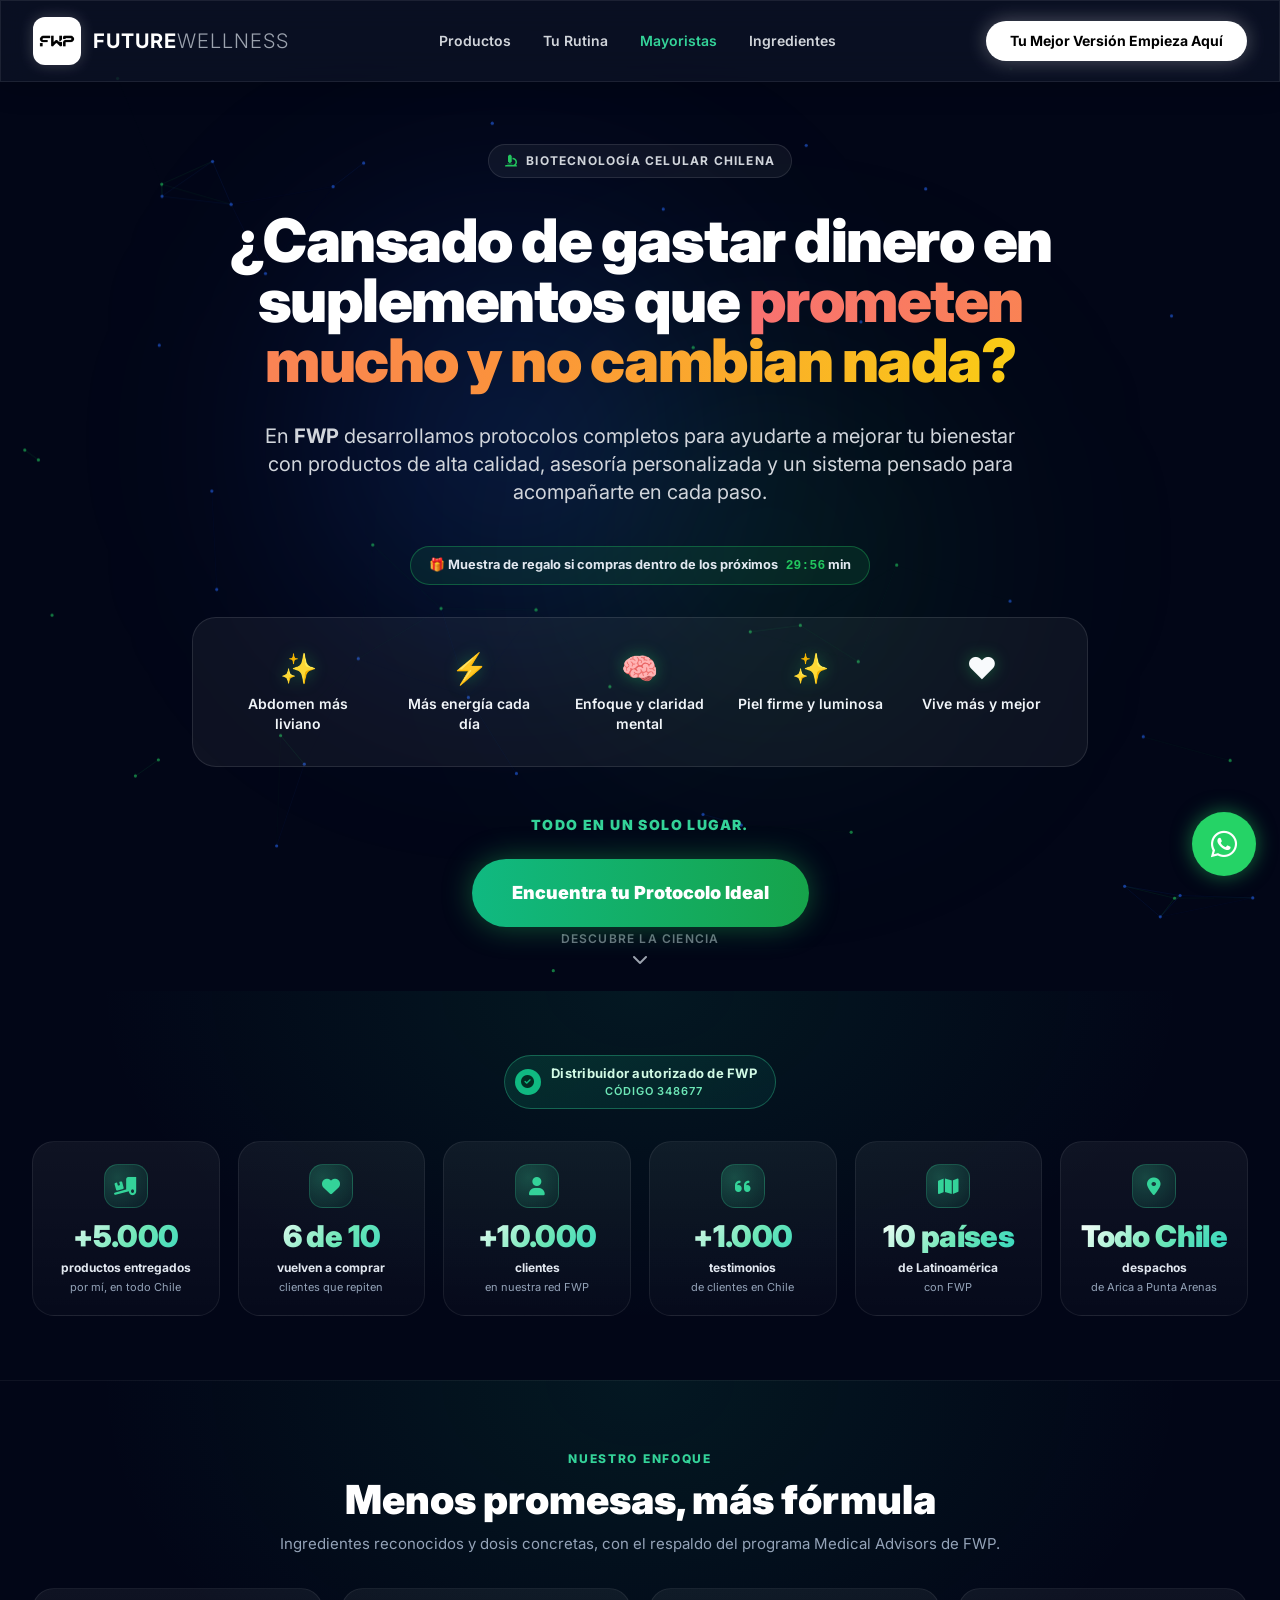
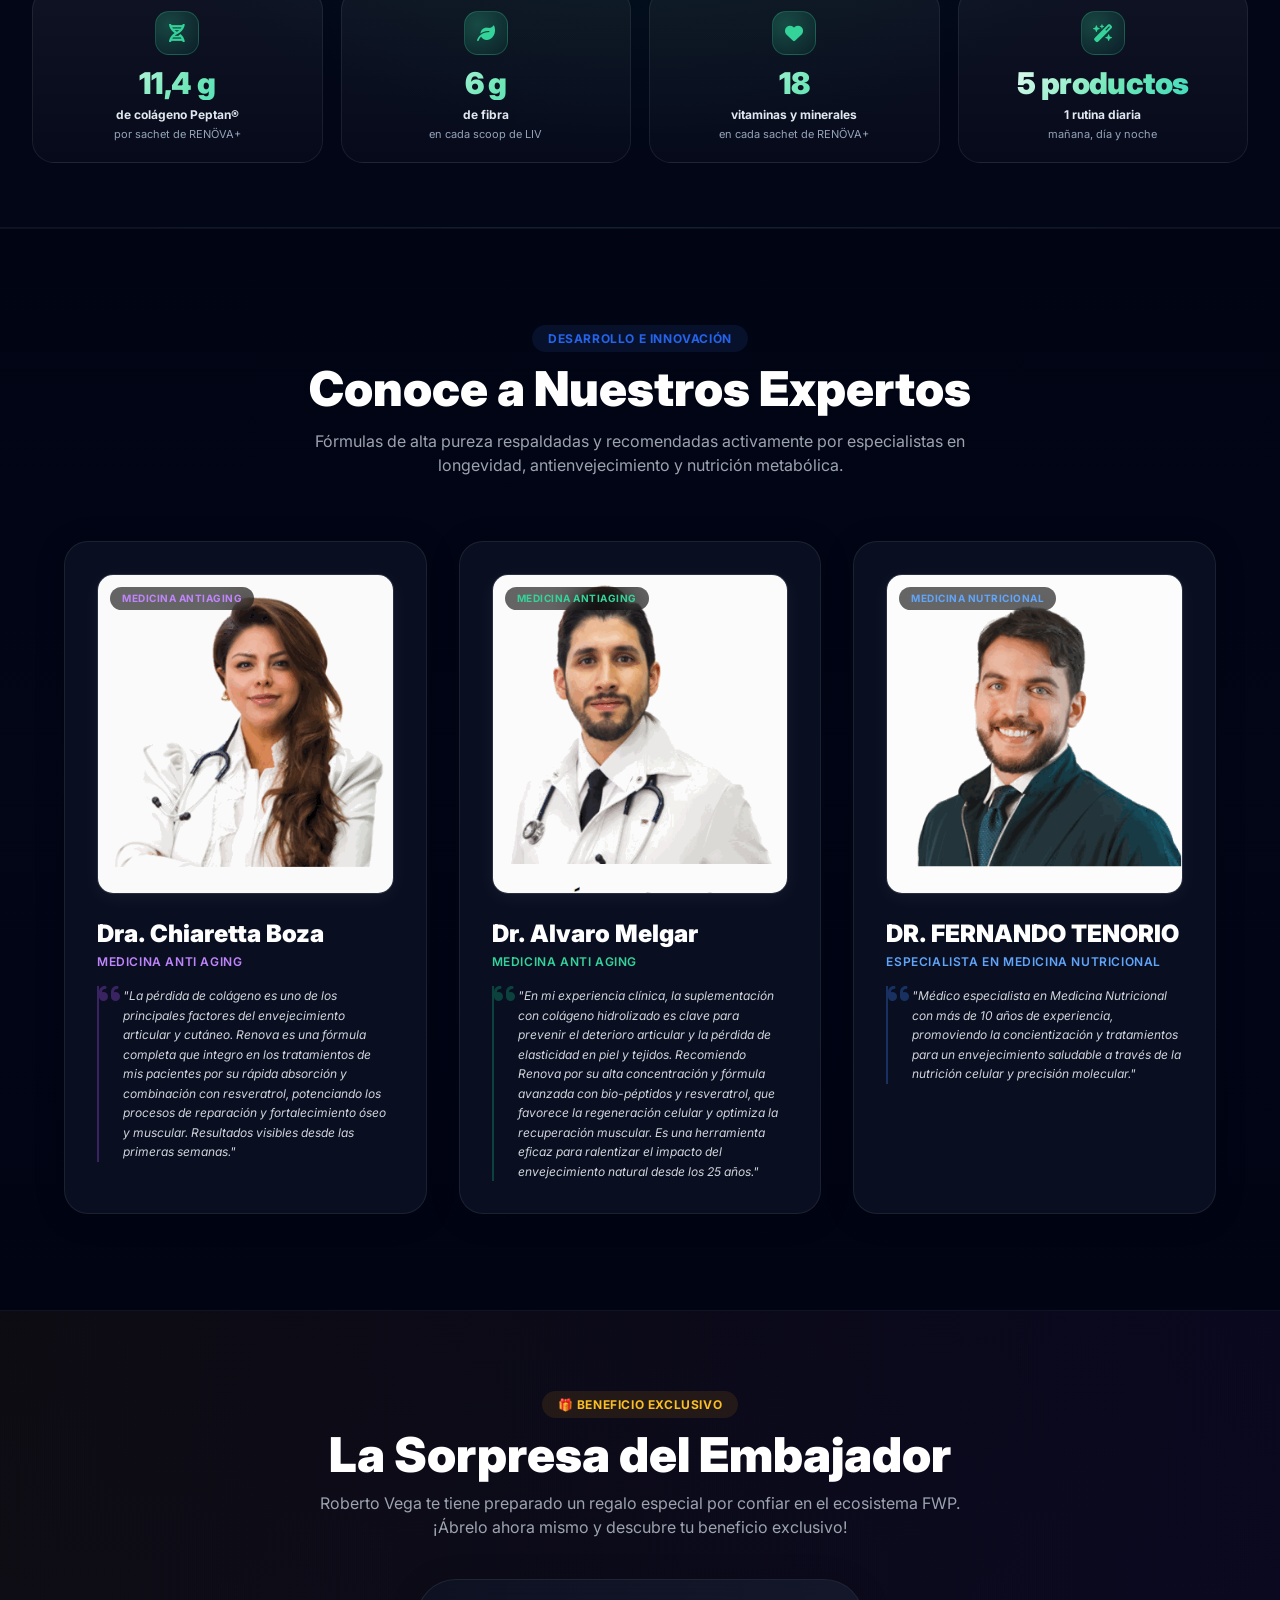
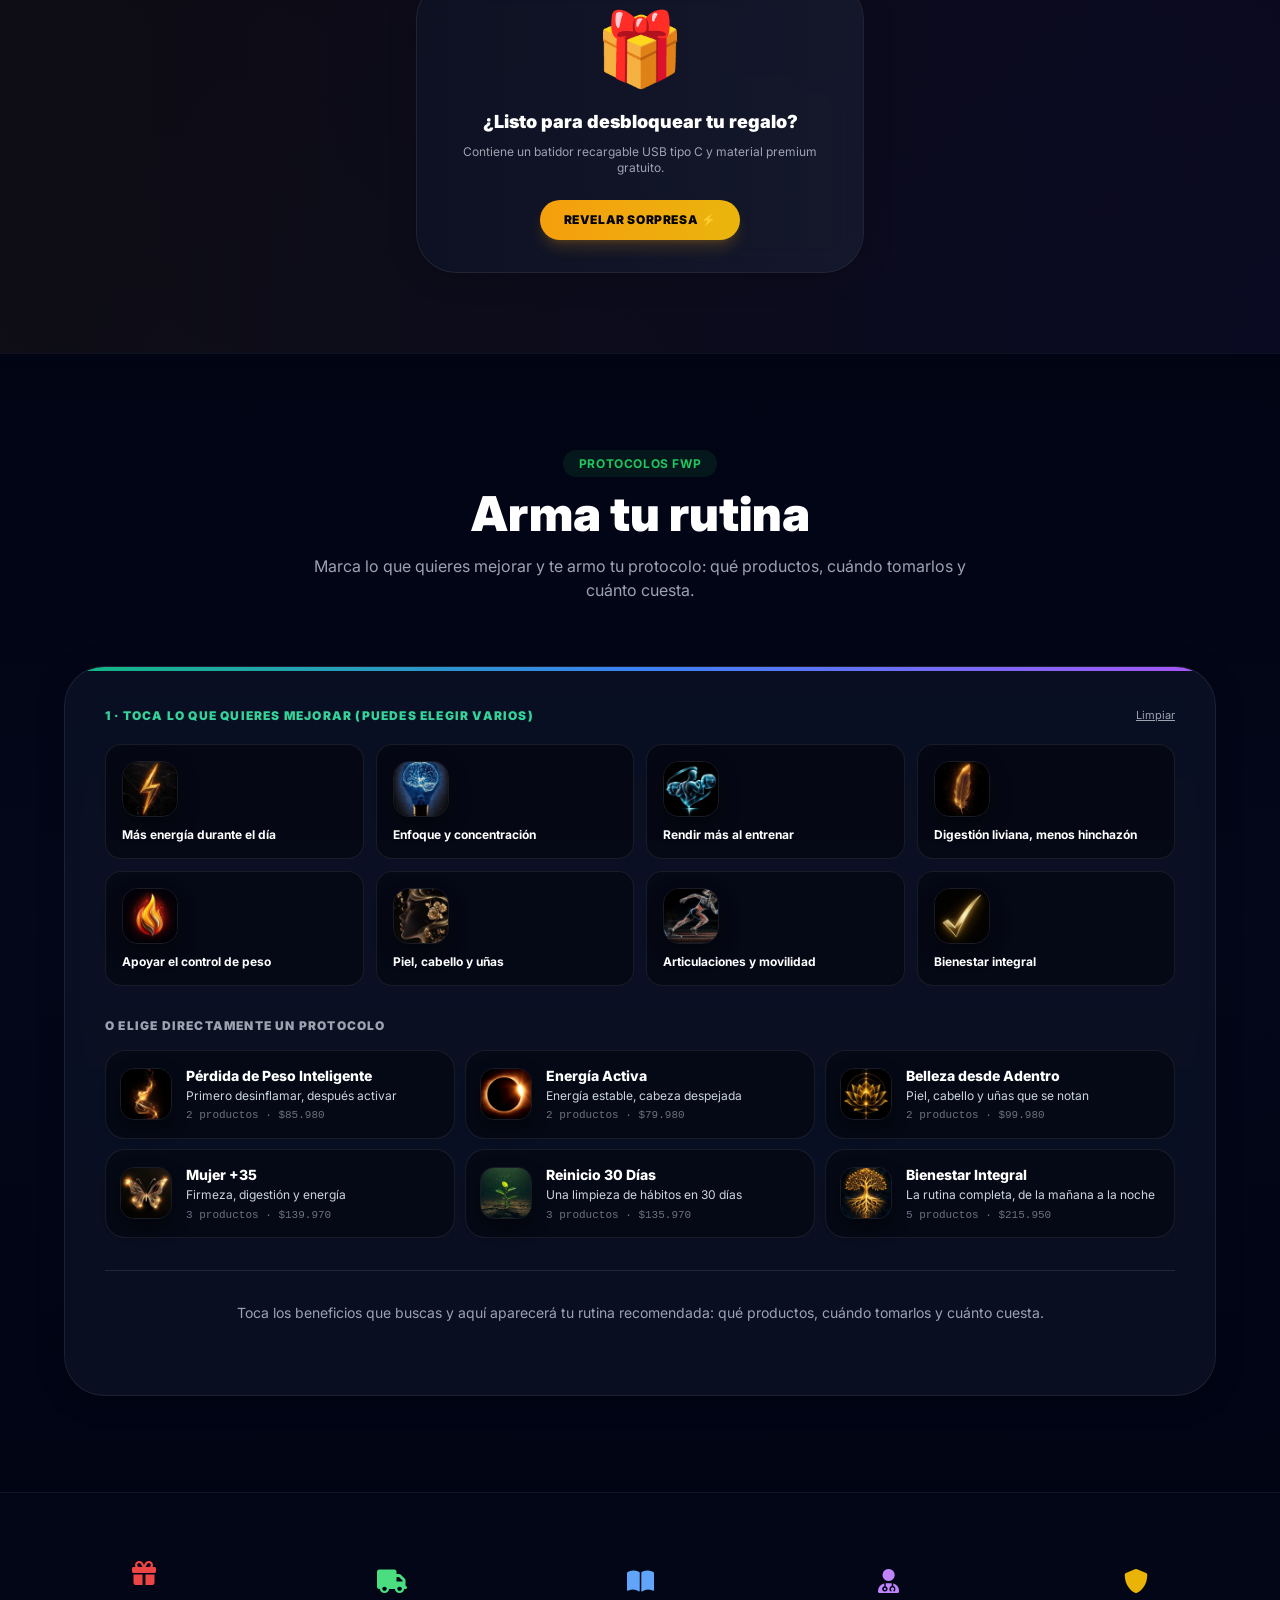
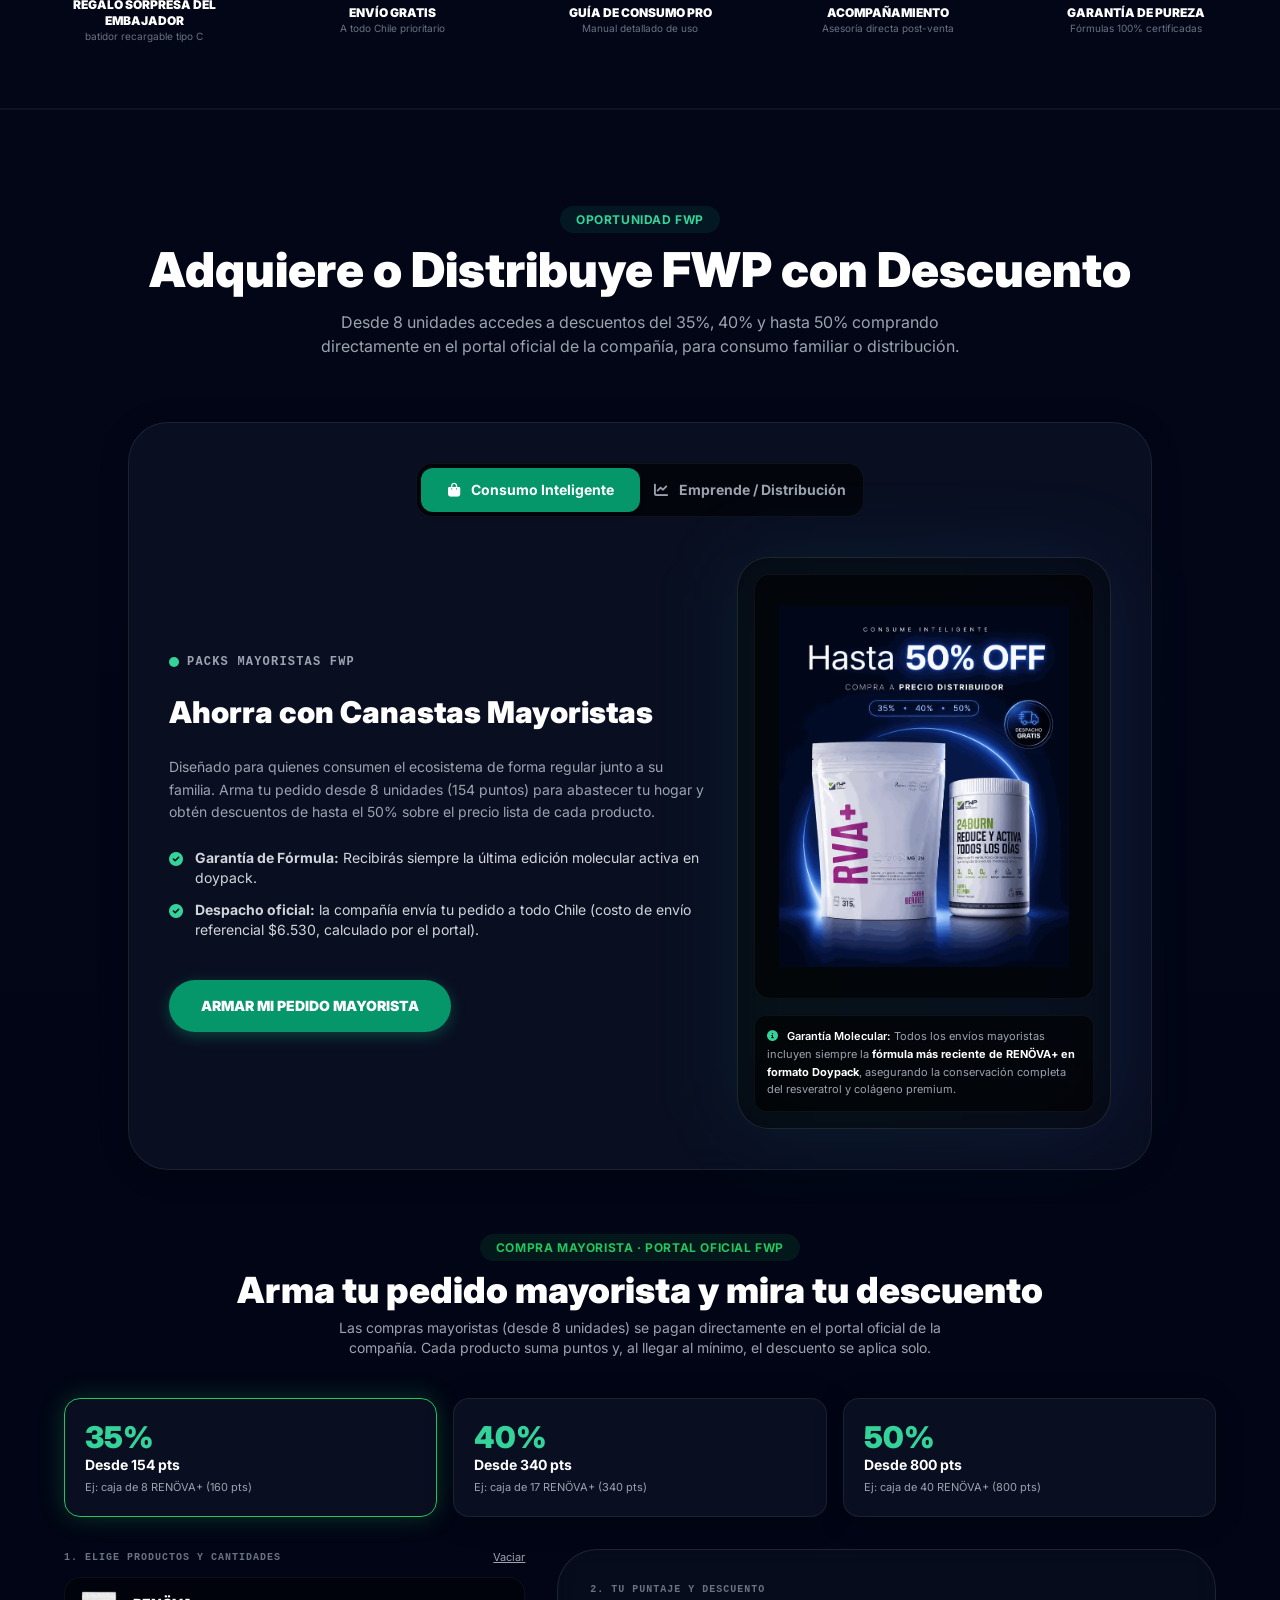
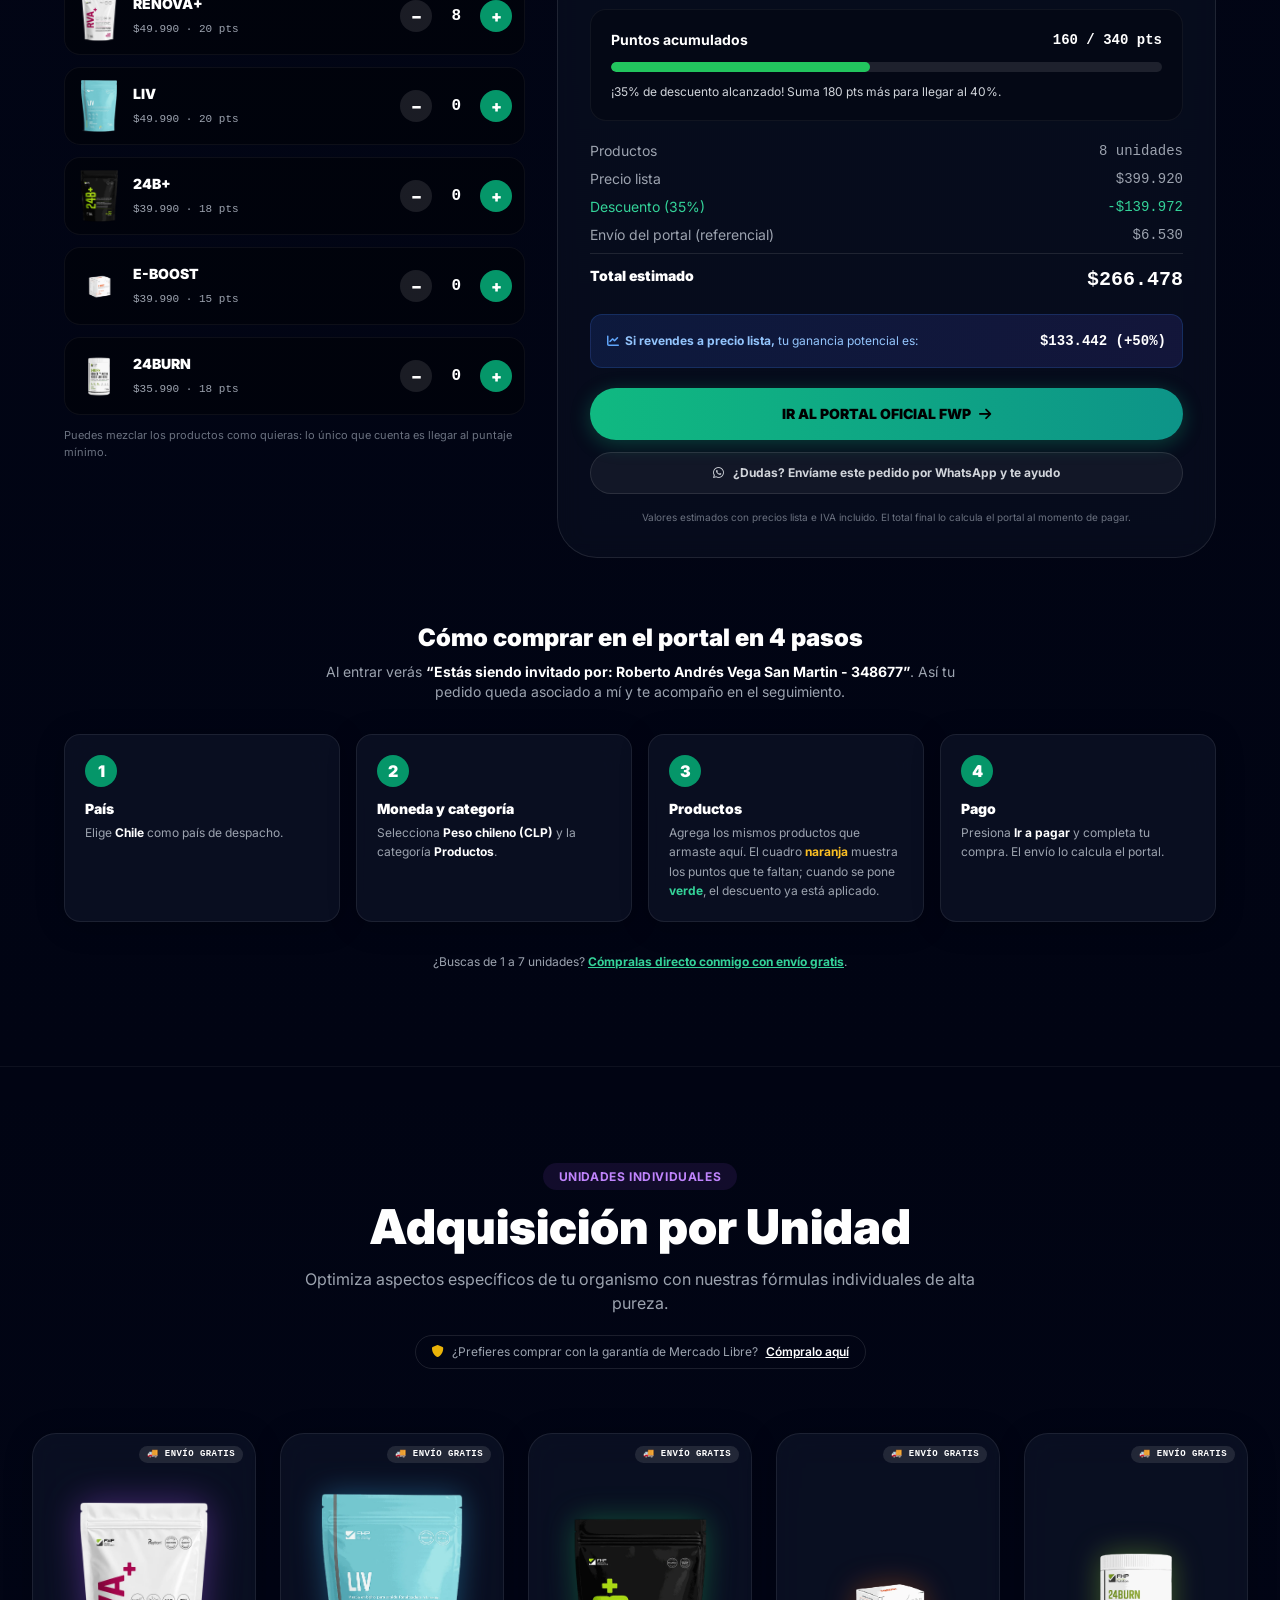
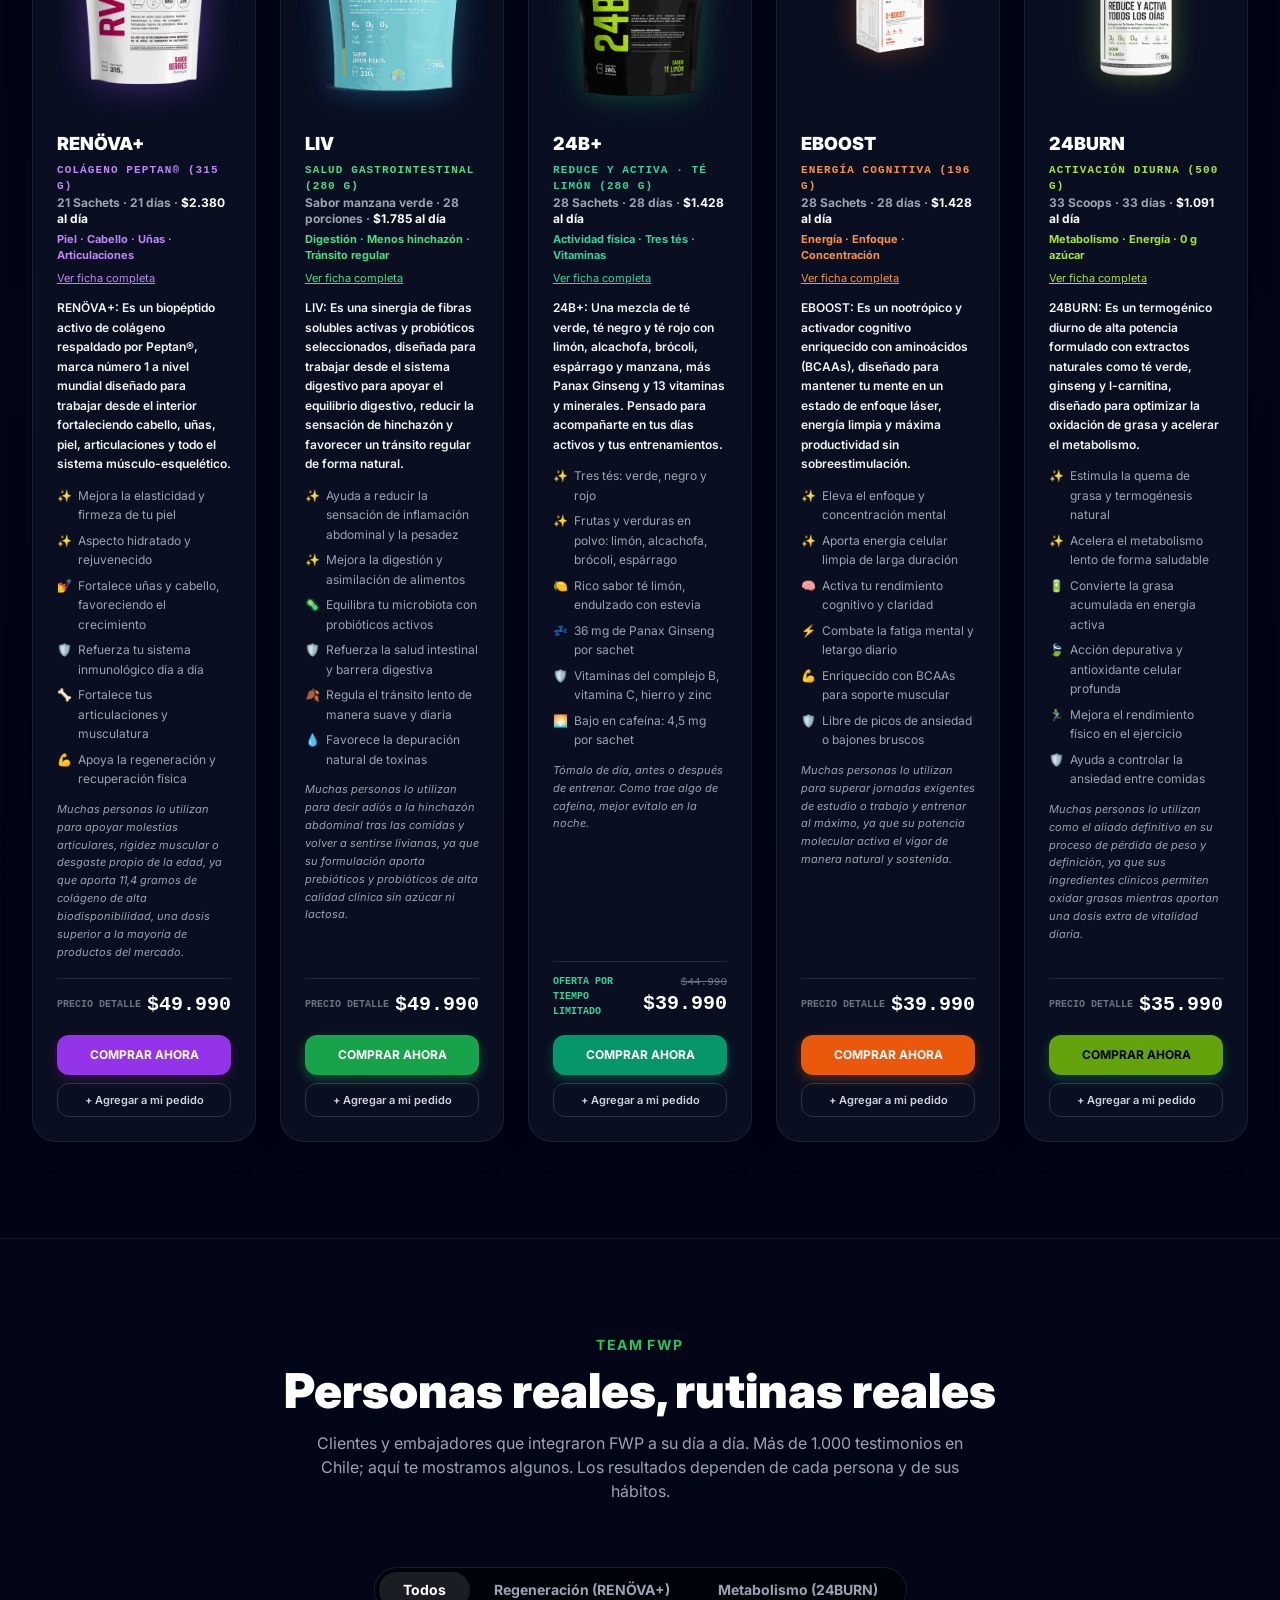
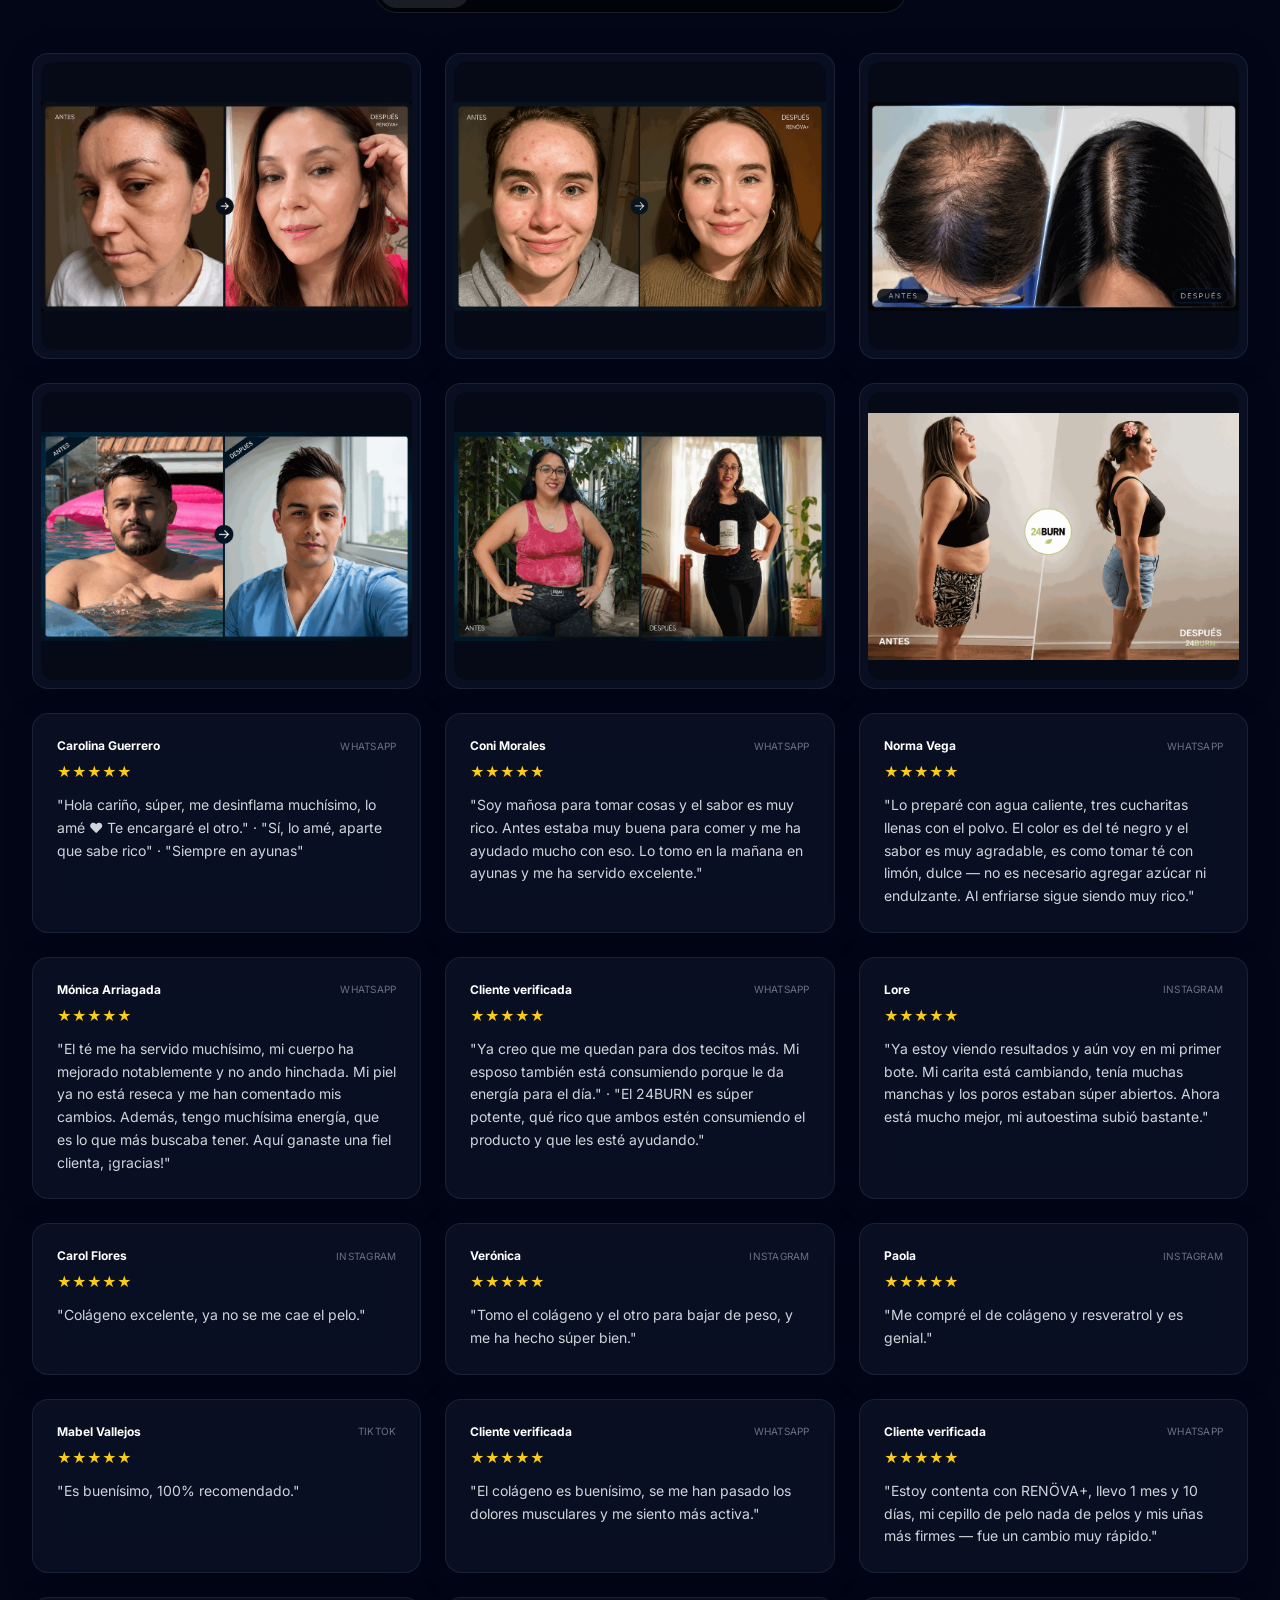
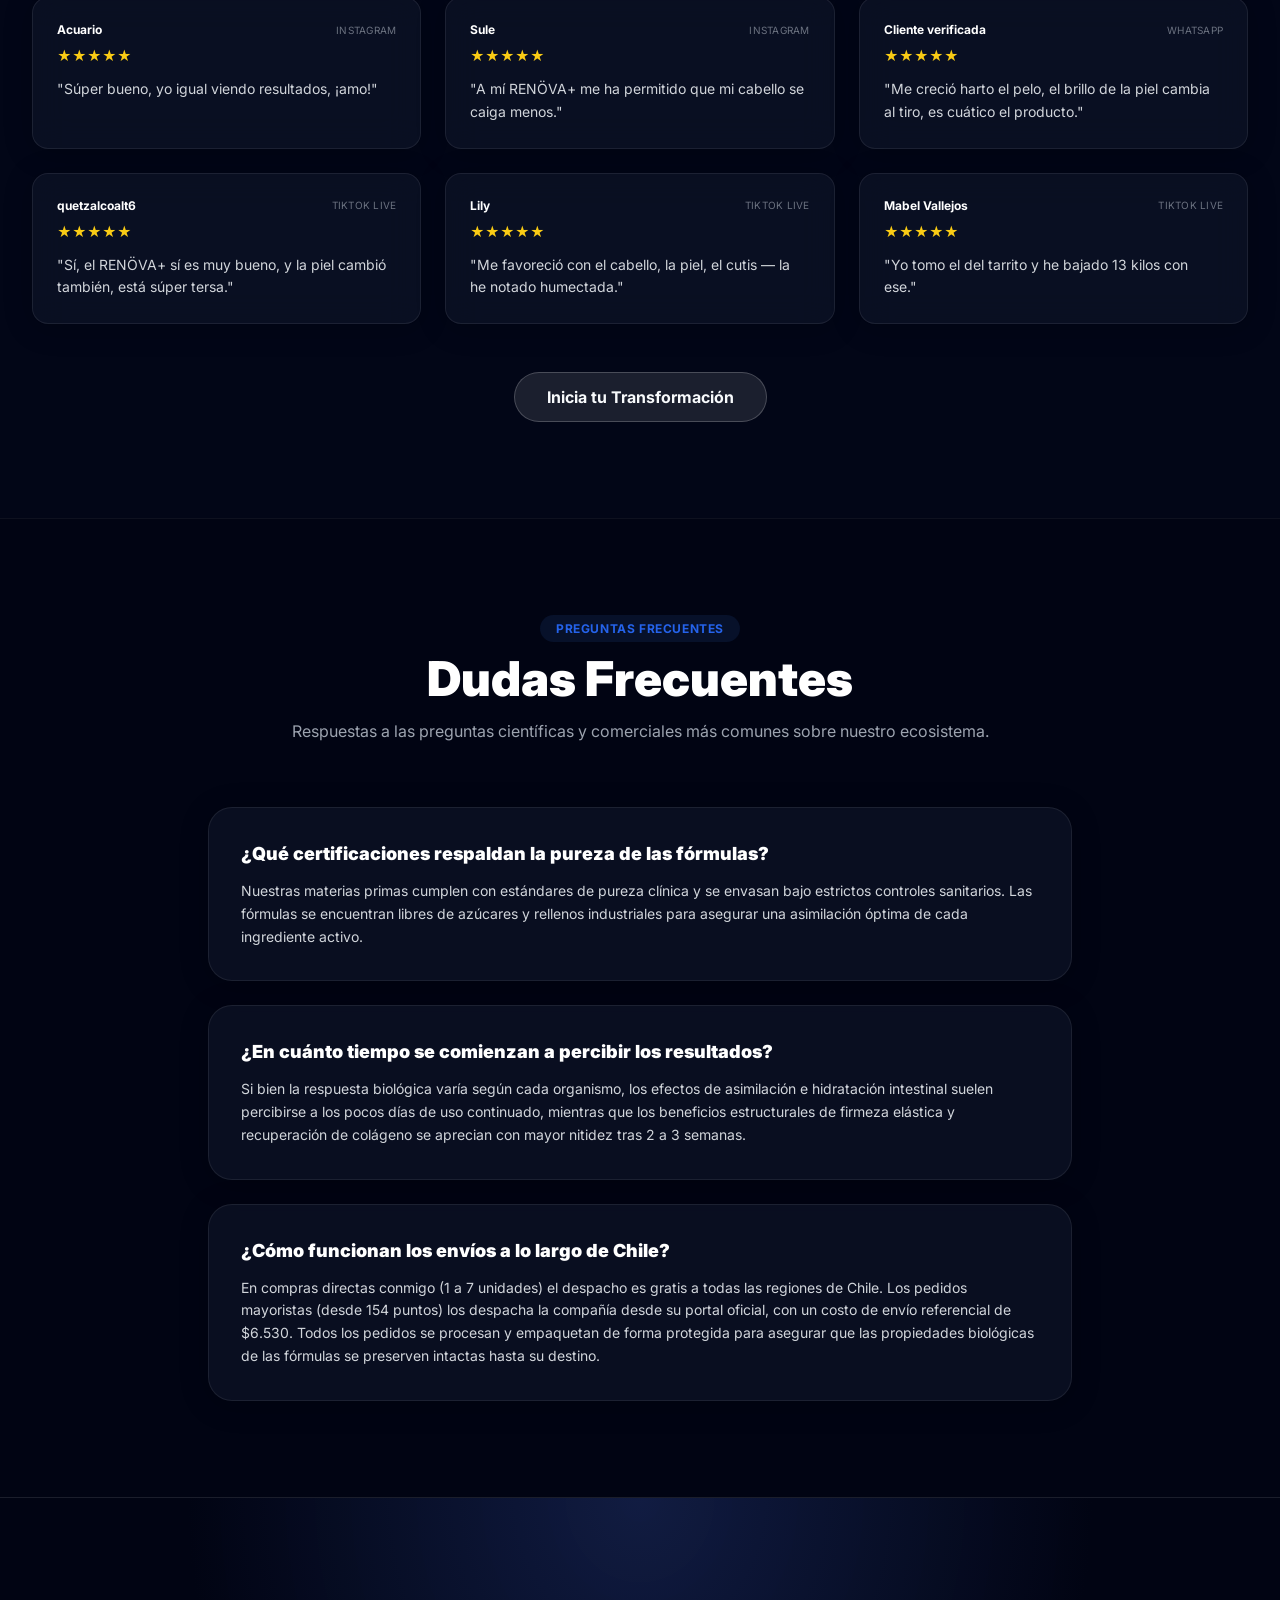
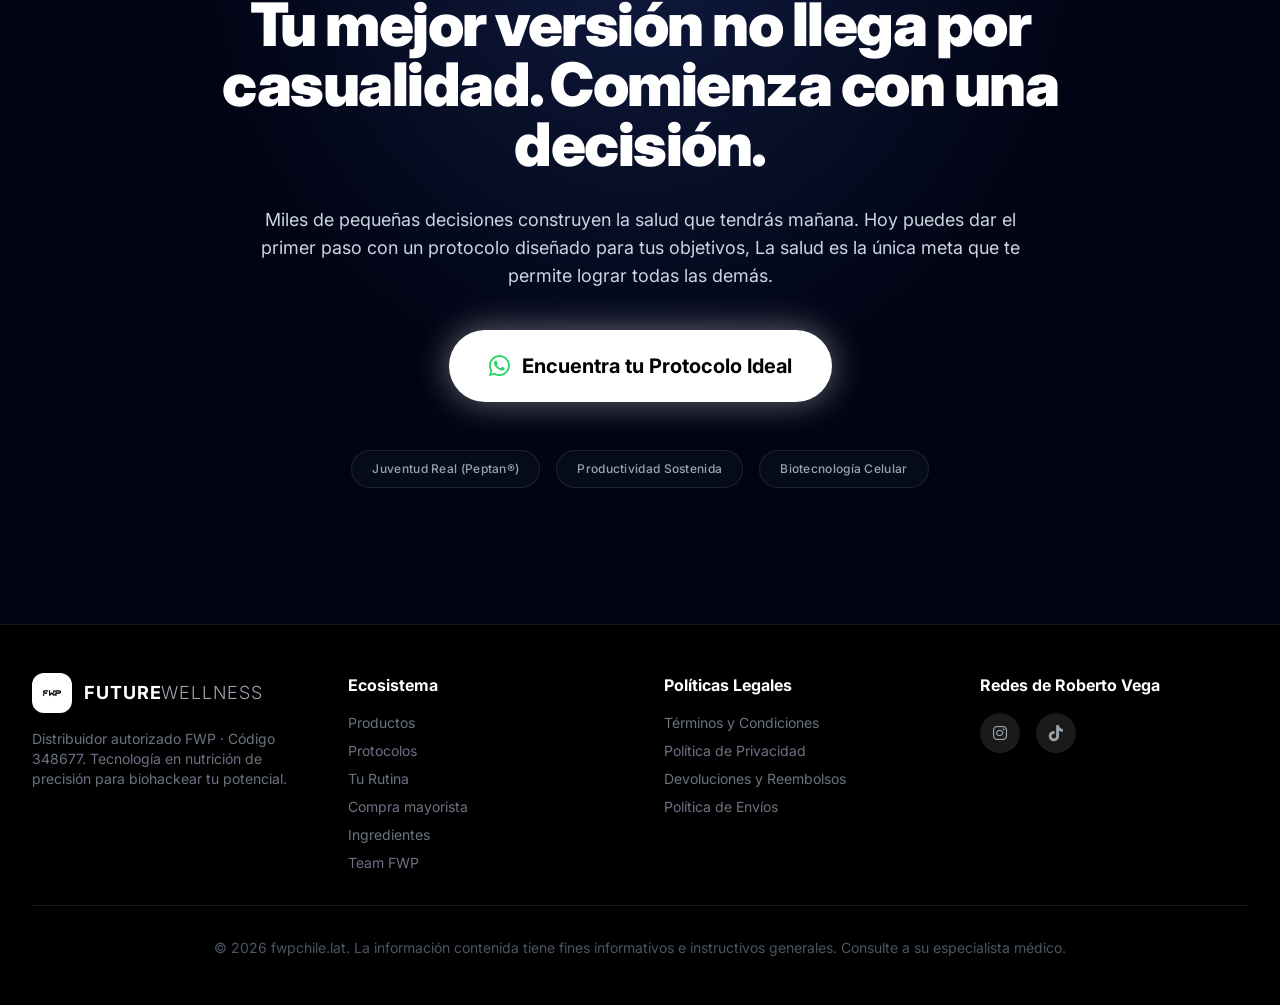
==== commit 6a8d807b: "Add files via upload" ====
--- a/Index.html
+++ b/Index.html
@@ -40,16 +40,16 @@
     <meta name="msapplication-TileImage" content="MOCKUP%20Productos/LOGO_FWP%20NEGRO.png">
     
     <!-- Tailwind CSS & FontAwesome -->
-    <script src="assets/js/config.js?v=20261125e"></script>
-    <script src="assets/js/analytics.js?v=20261125e" defer></script>
-    <script src="assets/js/helpers.js?v=20261125e" defer></script>
-    <script src="assets/js/whatsapp.js?v=20261125e" defer></script>
-    <link href="assets/css/fontawesome-fwp.css?v=20261125e" rel="stylesheet">
+    <script src="assets/js/config.js?v=20261125f"></script>
+    <script src="assets/js/analytics.js?v=20261125f" defer></script>
+    <script src="assets/js/helpers.js?v=20261125f" defer></script>
+    <script src="assets/js/whatsapp.js?v=20261125f" defer></script>
+    <link href="assets/css/fontawesome-fwp.css?v=20261125f" rel="stylesheet">
     <link href="https://fonts.googleapis.com/css2?family=Inter:wght@300;400;600;700;800;900&display=swap" rel="stylesheet">
     
     
 
-    <link rel="stylesheet" href="assets/css/site.css?v=20261125e">
+    <link rel="stylesheet" href="assets/css/site.css?v=20261125f">
 </head>
 <body class="antialiased selection:bg-fwp-green selection:text-black bg-fwp-darker">
 
@@ -1224,10 +1224,10 @@
         <i class="fab fa-whatsapp"></i>
     </a>
 
-    <script src="assets/js/index.js?v=20261125e" defer></script>
-    <script src="assets/js/terms.js?v=20261125e" defer></script>
-    <script src="assets/js/checkout.js?v=20261125e" defer></script>
-    <script src="assets/js/hero-particles.js?v=20261125e" defer></script>
-    <script src="assets/js/cycle-countdown.js?v=20261125e" defer></script>
+    <script src="assets/js/index.js?v=20261125f" defer></script>
+    <script src="assets/js/terms.js?v=20261125f" defer></script>
+    <script src="assets/js/checkout.js?v=20261125f" defer></script>
+    <script src="assets/js/hero-particles.js?v=20261125f" defer></script>
+    <script src="assets/js/cycle-countdown.js?v=20261125f" defer></script>
 </body>
 </html>
--- a/assets/css/site.css
+++ b/assets/css/site.css
@@ -77,12 +77,26 @@
 .hero-tag{font-size:13px;color:#9ca3af;margin-top:6px}
 .hero-thumbs{display:flex;gap:6px;margin-top:16px}
 .hero-thumbs img{height:64px;width:52px;object-fit:contain;filter:drop-shadow(0 8px 14px rgba(0,0,0,.5))}
-.proto-chips{display:grid;grid-template-columns:repeat(2,1fr);gap:10px}
+.proto-chips{display:grid;grid-template-columns:1fr;gap:10px}
+@media(min-width:640px){.proto-chips{grid-template-columns:repeat(2,1fr)}}
 @media(min-width:1024px){.proto-chips{grid-template-columns:repeat(3,1fr)}}
-.proto-chip{text-align:left;padding:14px 16px;border-radius:18px;border:1px solid rgba(255,255,255,.08);background:rgba(0,0,0,.35);transition:all .2s}
+.proto-chip{text-align:left;padding:14px;border-radius:20px;border:1px solid rgba(255,255,255,.08);background:rgba(0,0,0,.35);transition:all .2s;display:flex;gap:14px;align-items:center}
 .proto-chip:hover{border-color:rgba(52,211,153,.5)}
 .proto-chip.is-on{border-color:#22c55e;background:rgba(34,197,94,.12)}
-.proto-chip strong{display:block;color:#fff;font-size:13px;font-weight:800}
-.proto-chip span{display:block;color:#9ca3af;font-size:11px;margin-top:3px;font-family:ui-monospace,monospace}
+.proto-chip>img{width:52px;height:52px;border-radius:14px;object-fit:cover;flex-shrink:0;border:1px solid rgba(255,255,255,.08);box-shadow:0 8px 18px rgba(0,0,0,.45)}
+.pc-txt{display:block;min-width:0}.proto-chip strong{display:block;color:#fff;font-size:14px;font-weight:800}
+.proto-chip em{display:block;font-style:normal;color:#cbd5e1;font-size:12px;margin-top:2px;line-height:1.3}
+.pc-txt>span{display:block;color:#6b7280;font-size:11px;margin-top:4px;font-family:ui-monospace,monospace}
 .ben-img{display:block;width:56px;height:56px;border-radius:16px;overflow:hidden;margin-bottom:10px;border:1px solid rgba(255,255,255,.08);box-shadow:0 8px 20px rgba(0,0,0,.45)}
 .ben-img img{width:100%;height:100%;object-fit:cover}
+
+.hero-top{display:flex;gap:14px;align-items:center}
+.hero-ico{width:64px;height:64px;border-radius:18px;object-fit:cover;border:1px solid rgba(255,255,255,.1);box-shadow:0 10px 24px rgba(0,0,0,.5);flex-shrink:0}
+.hero-para{font-size:15px;color:#e5e7eb;margin-top:14px;line-height:1.5;font-weight:600}
+.hero-sub{display:block;font-size:10px;font-weight:900;letter-spacing:.16em;text-transform:uppercase;color:#6b7280;margin:18px 0 6px;font-family:ui-monospace,monospace}
+.hero-why{font-size:13px;color:#9ca3af;line-height:1.6}
+.hero-roles{display:grid;gap:8px}
+.hero-role{display:flex;gap:12px;align-items:center;background:rgba(0,0,0,.3);border:1px solid rgba(255,255,255,.06);border-radius:14px;padding:8px 12px}
+.hero-role img{width:34px;height:42px;object-fit:contain;flex-shrink:0}
+.hero-role strong{display:block;color:#fff;font-size:13px;font-weight:800}
+.hero-role span{display:block;color:#9ca3af;font-size:12px}
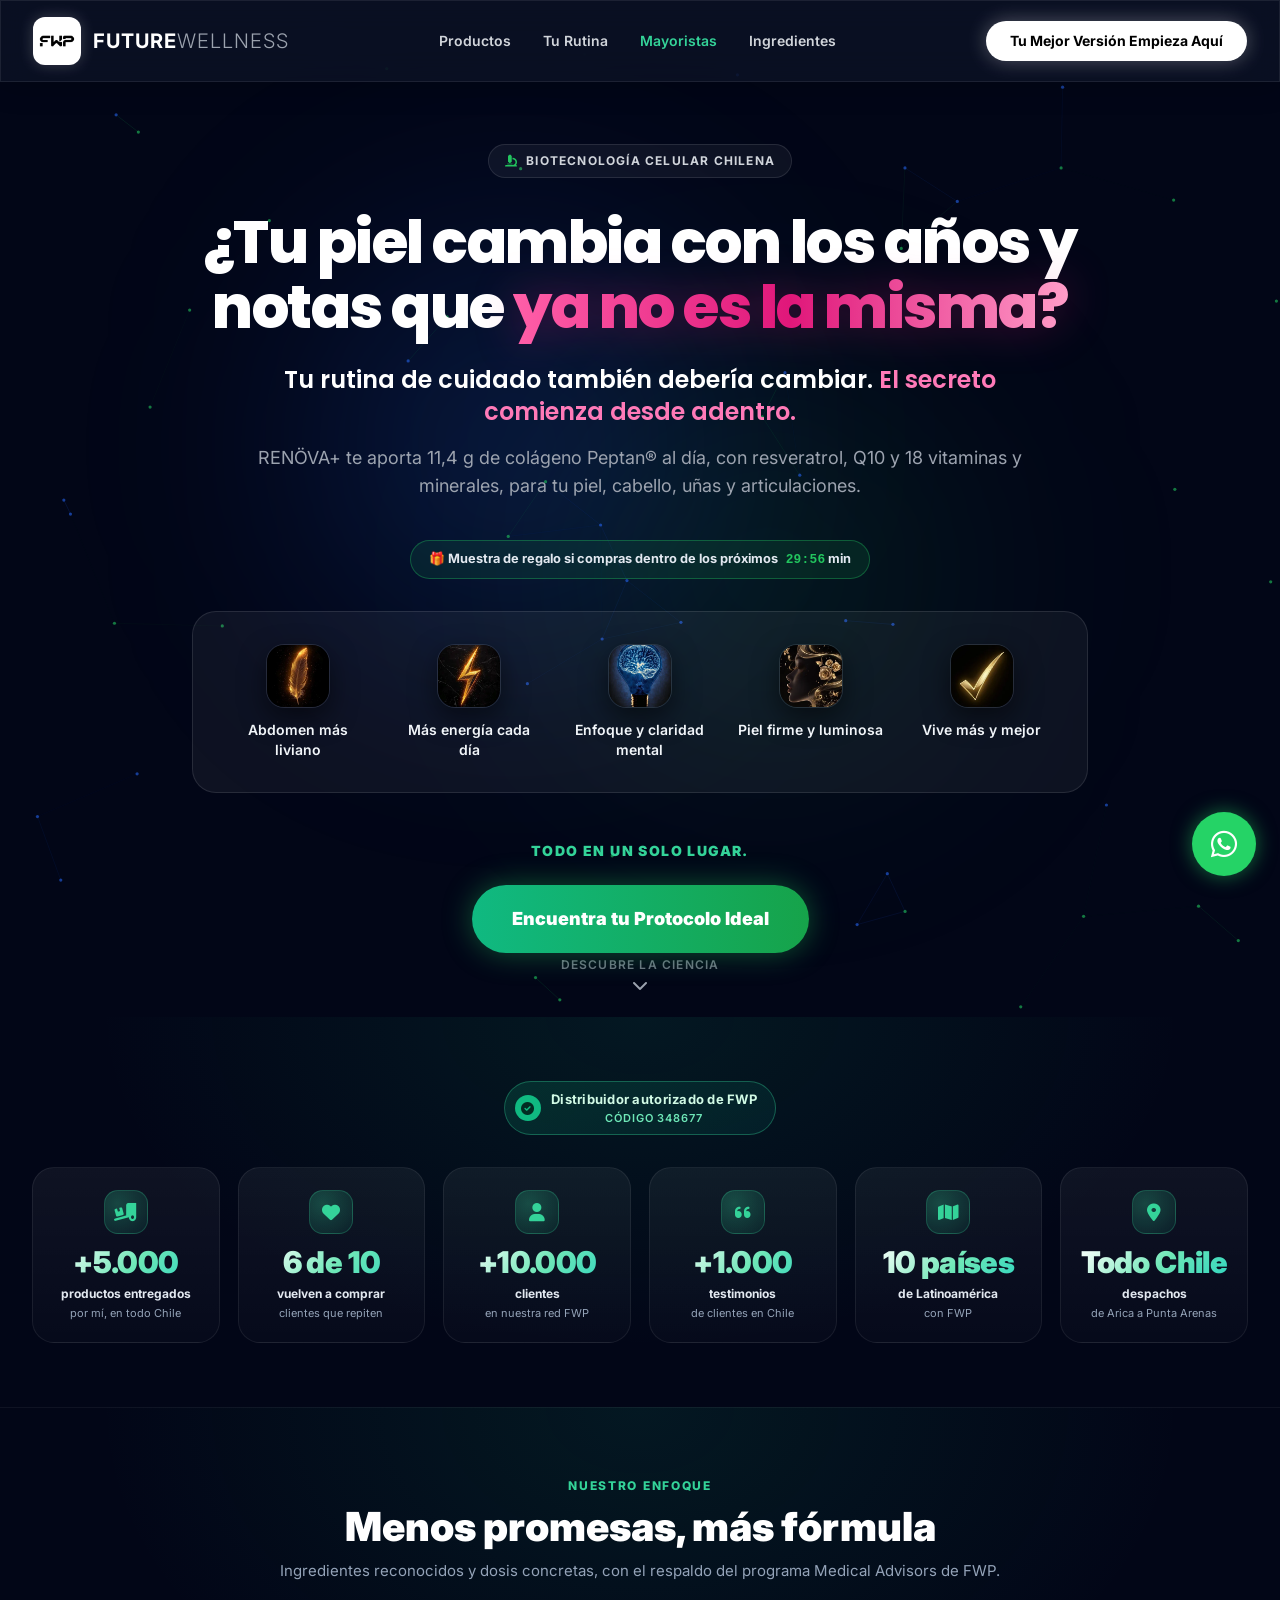
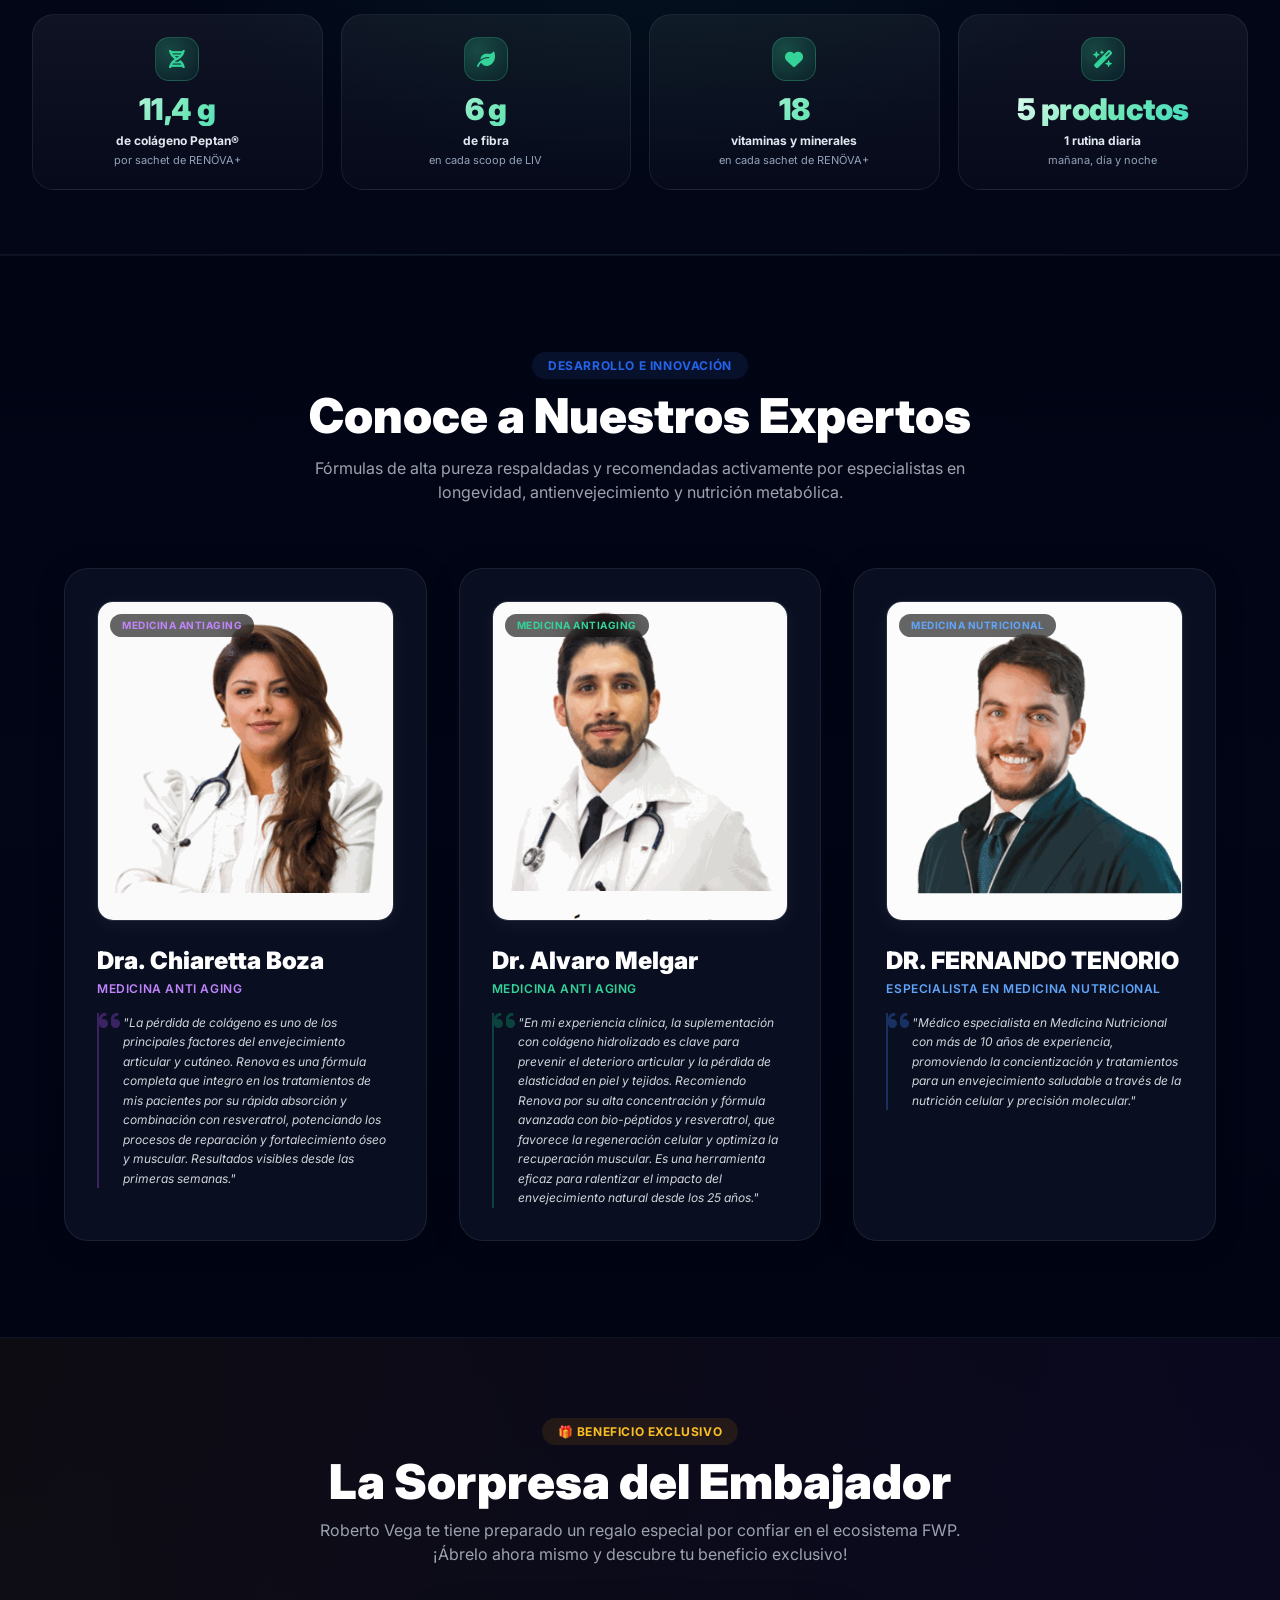
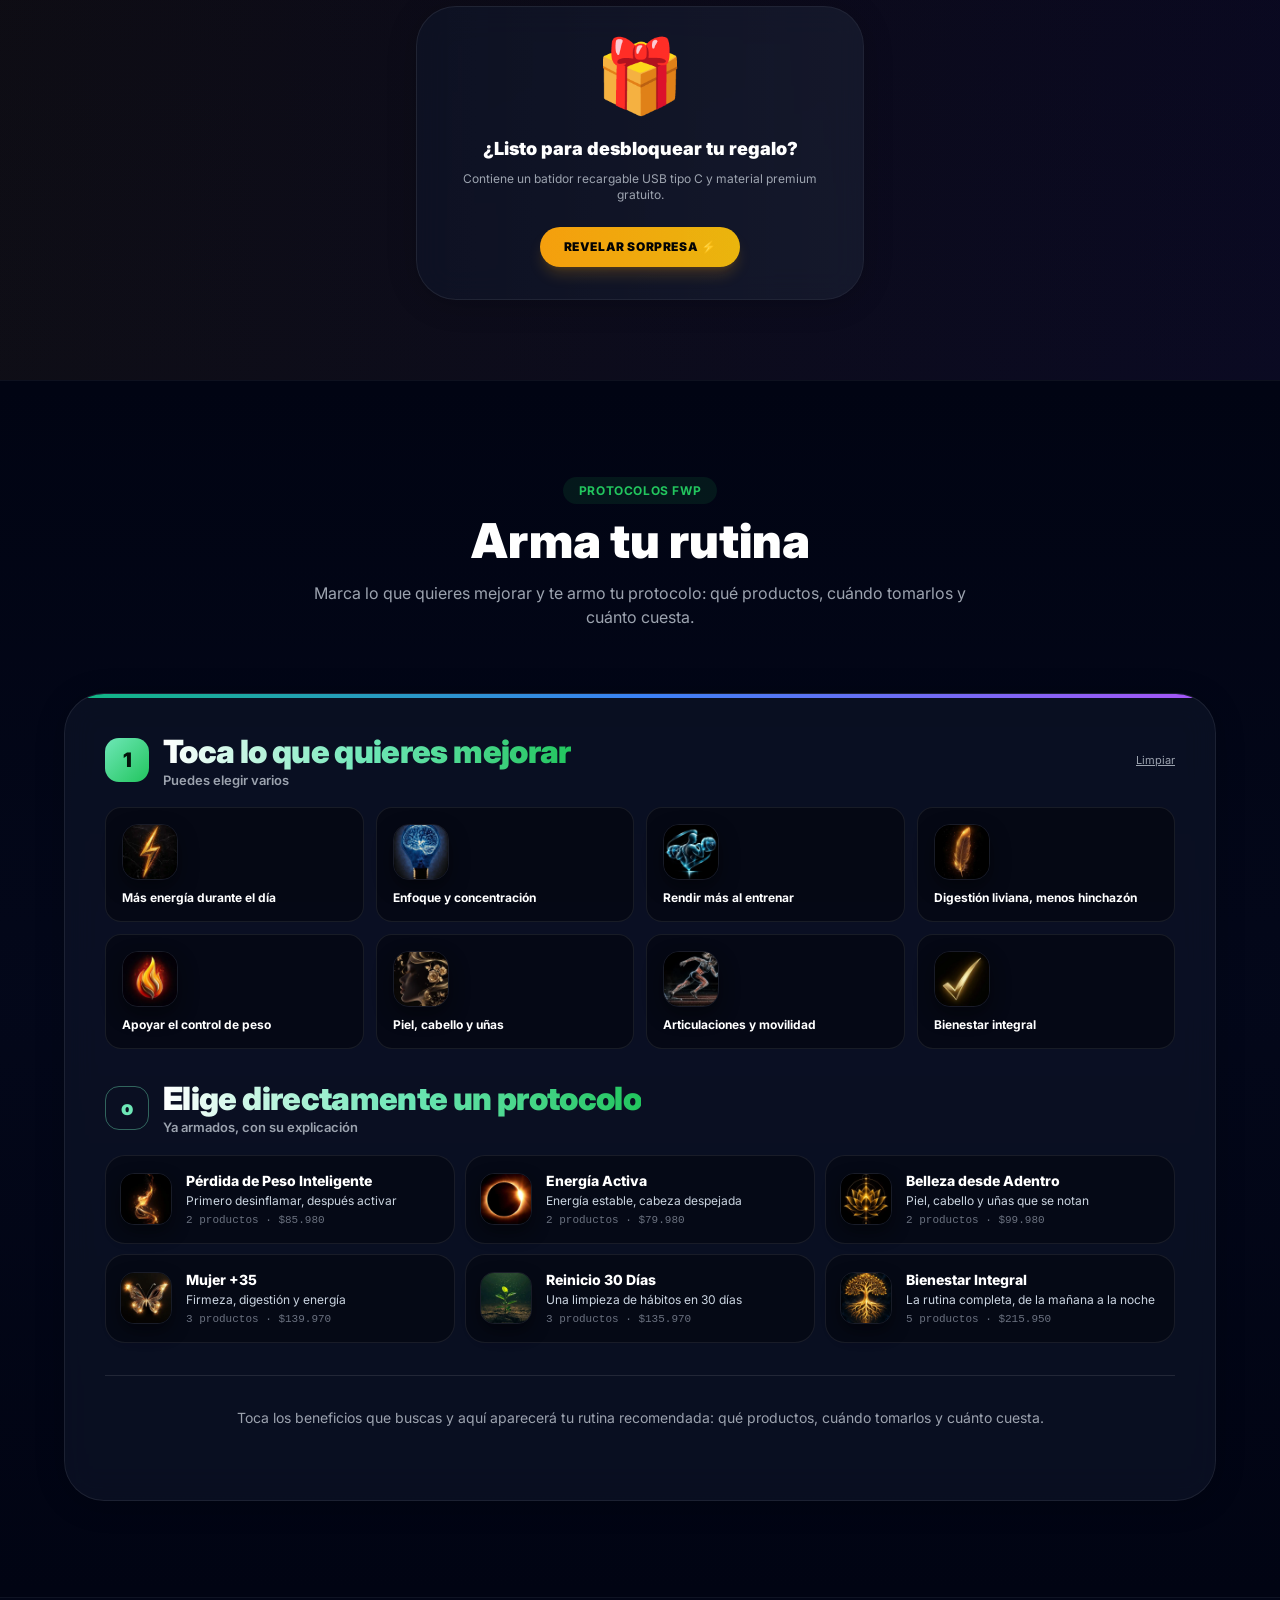
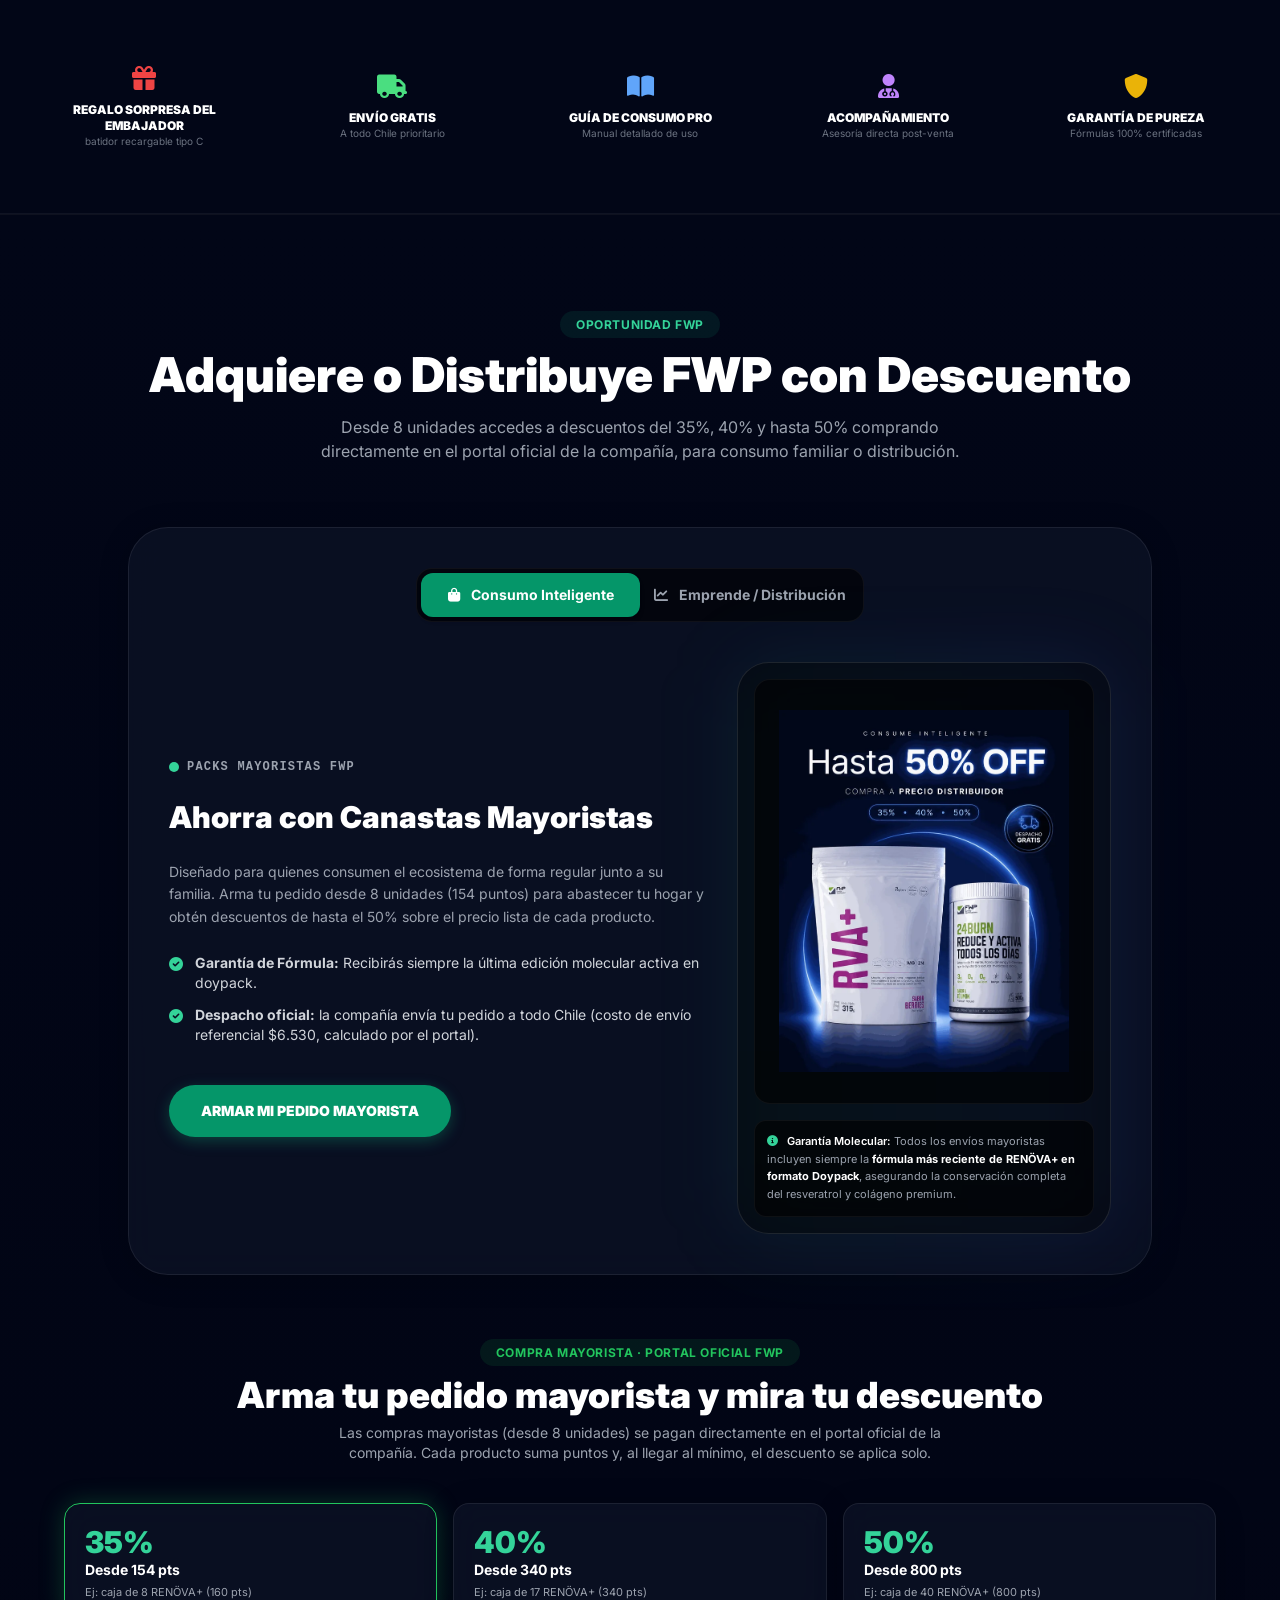
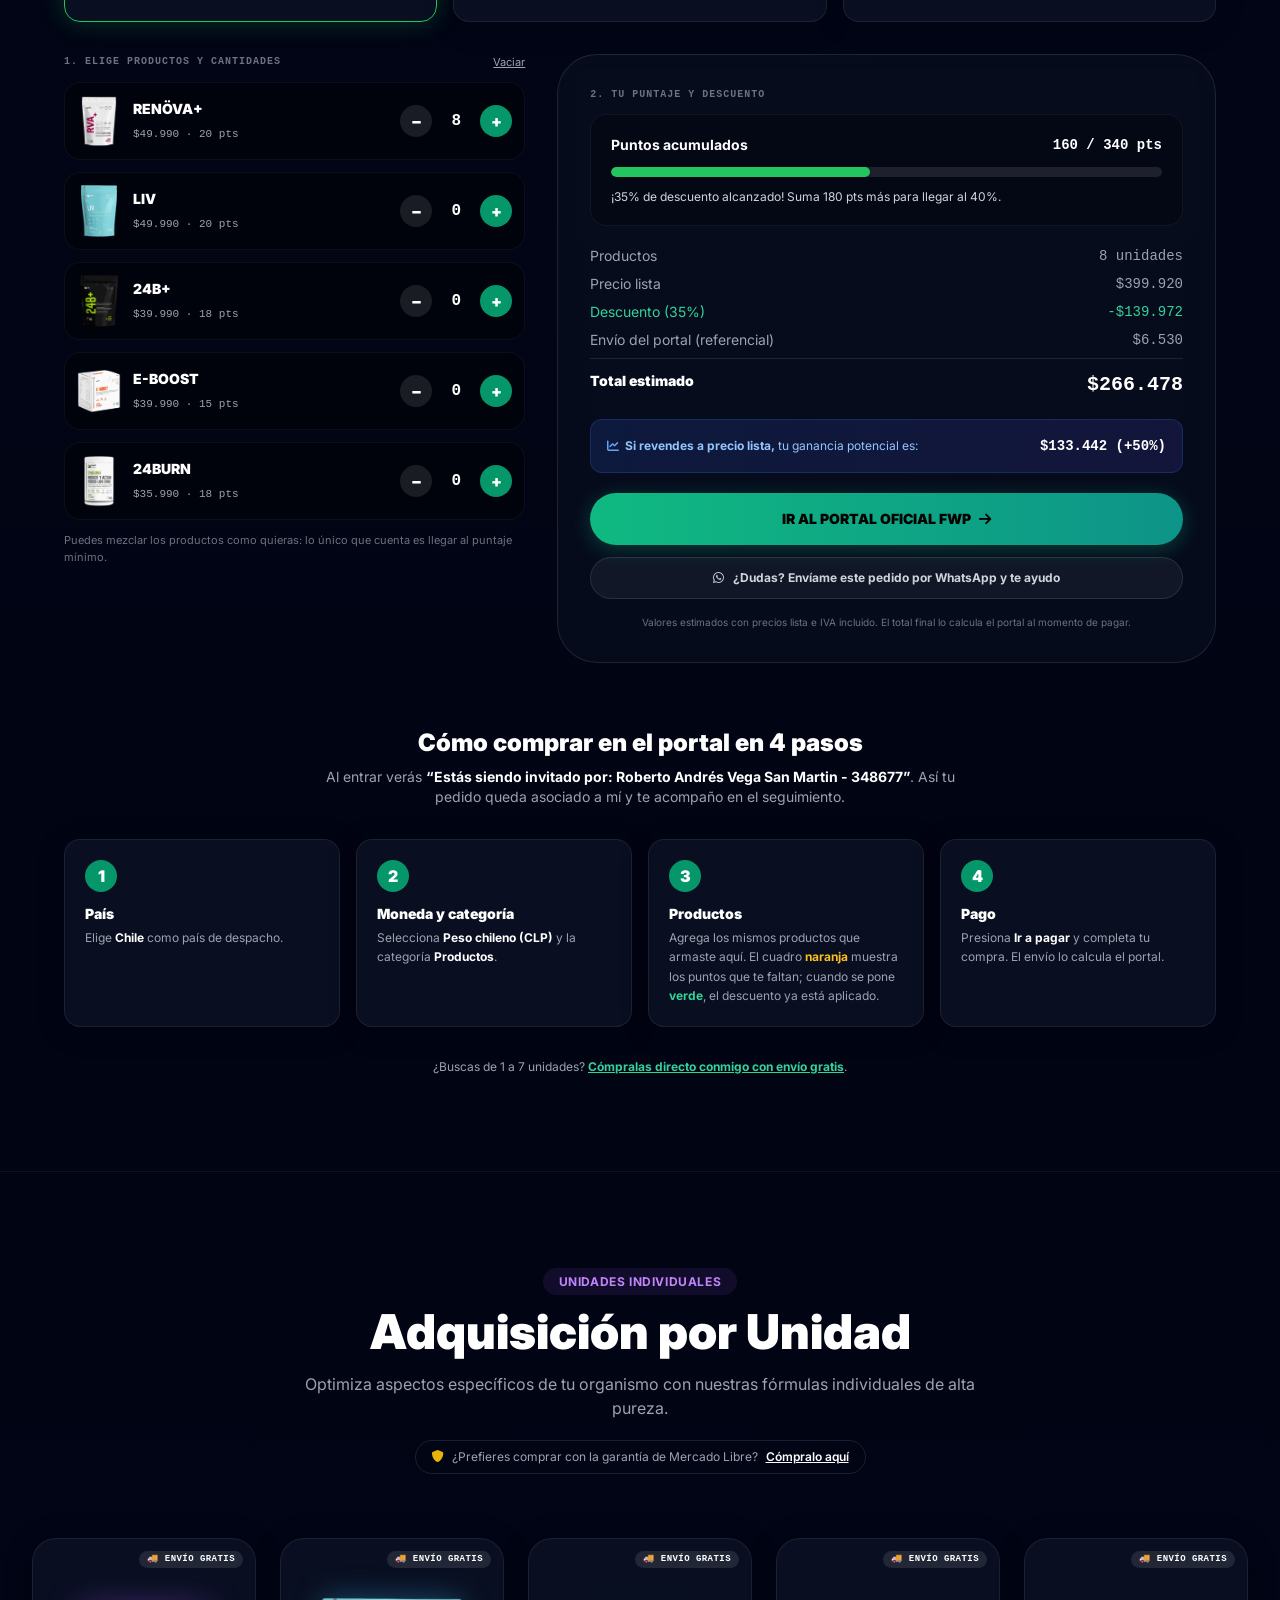
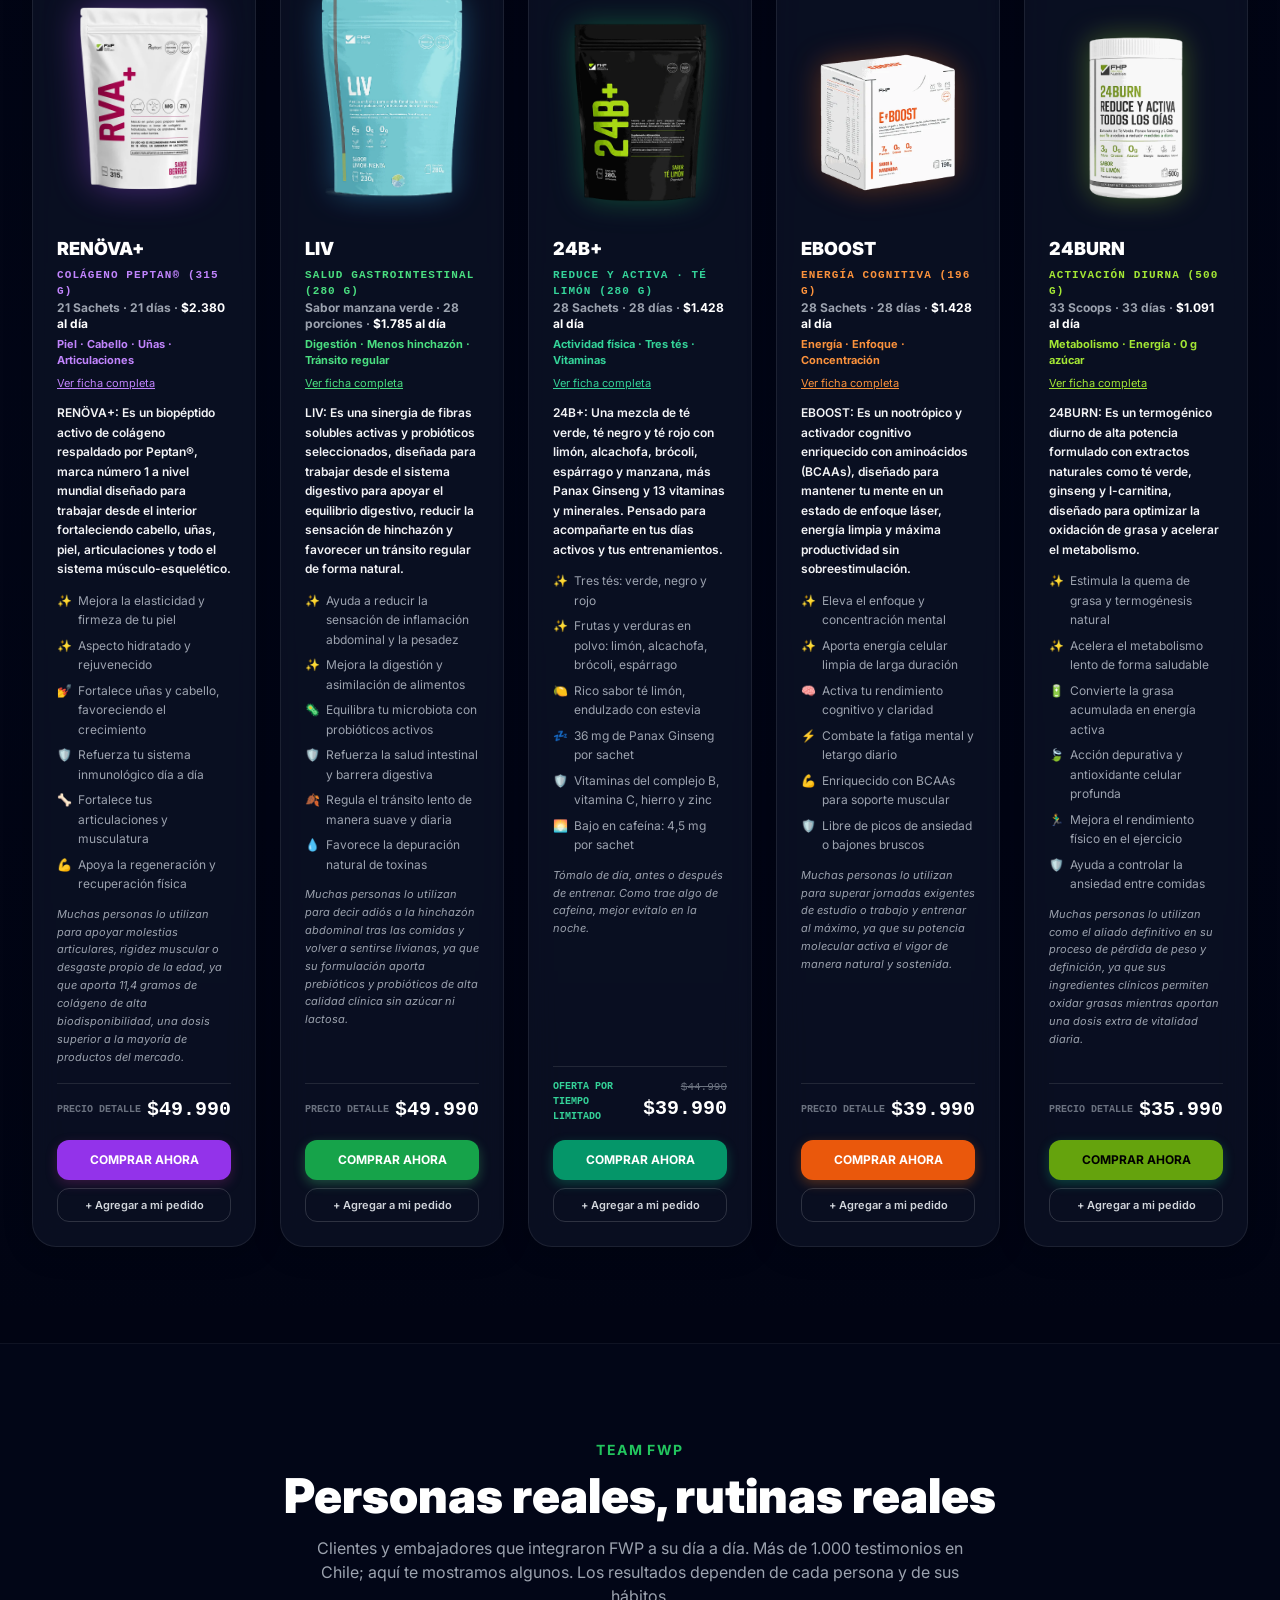
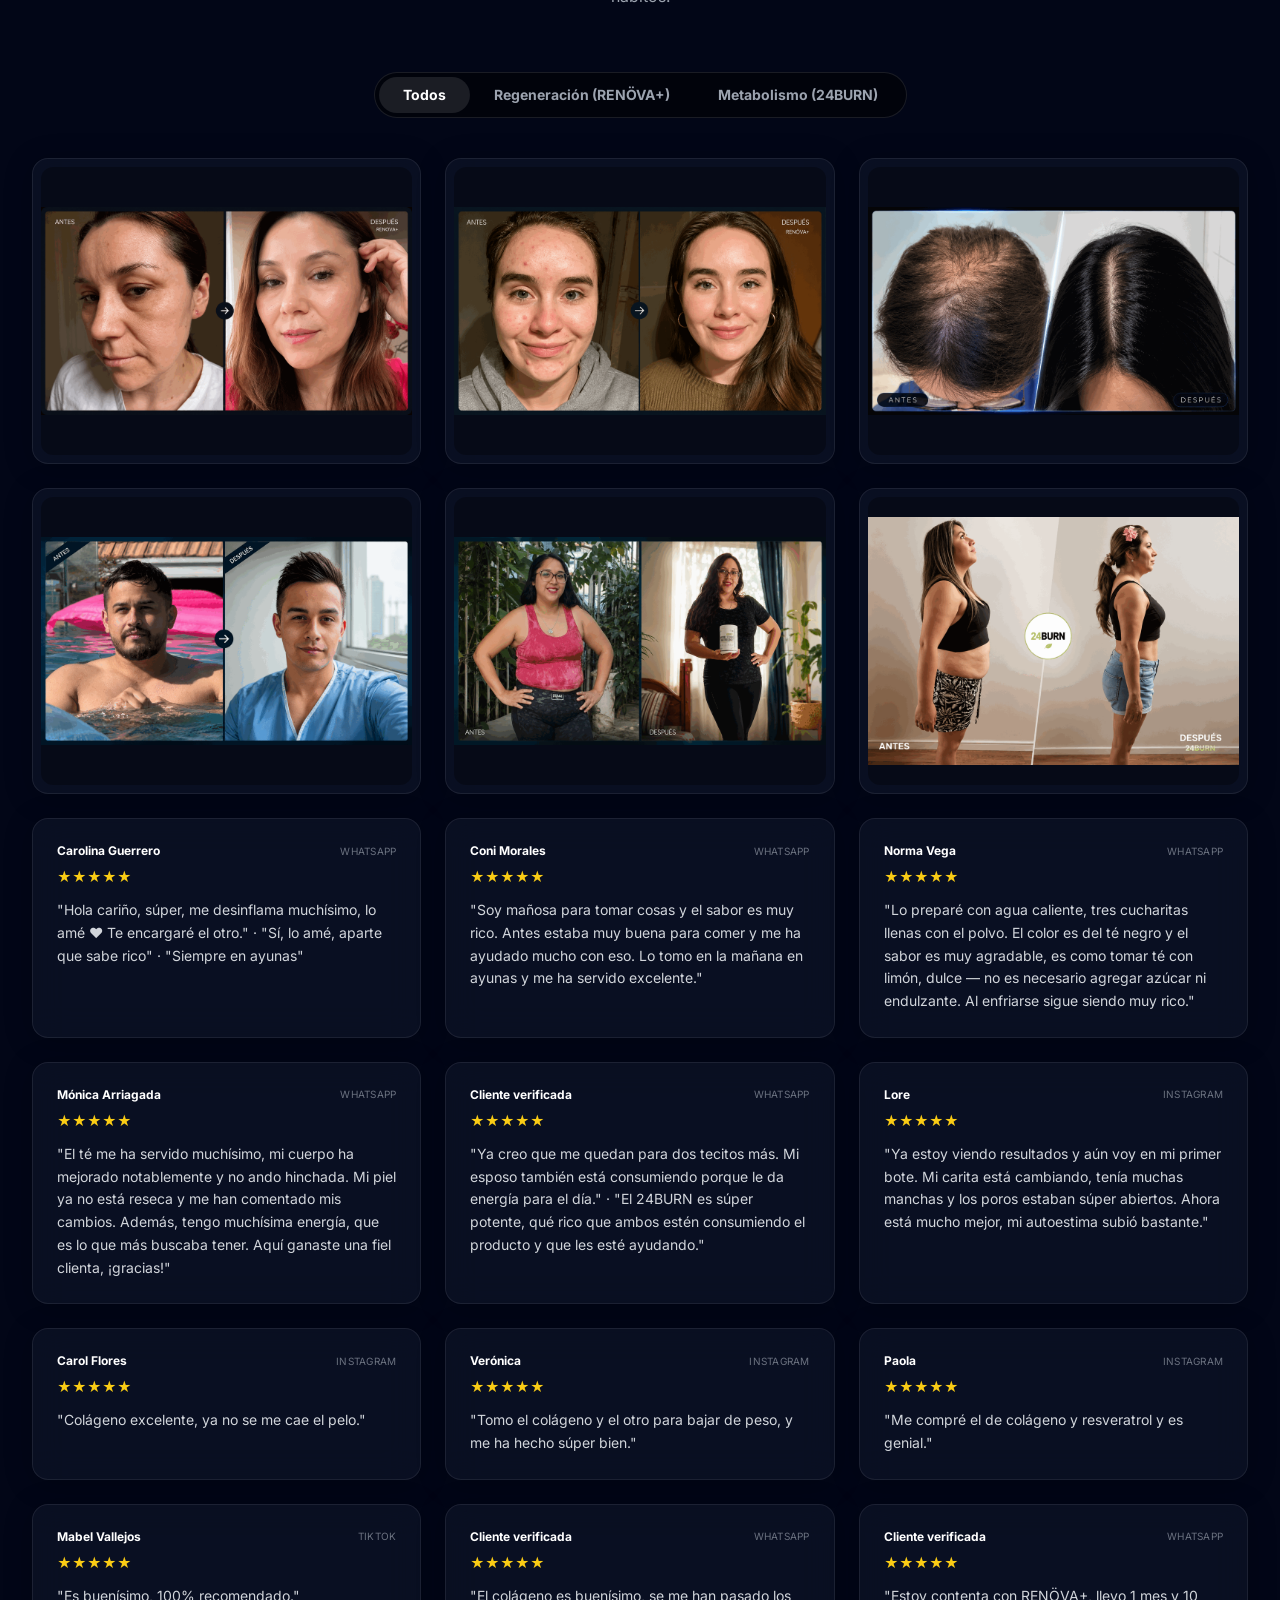
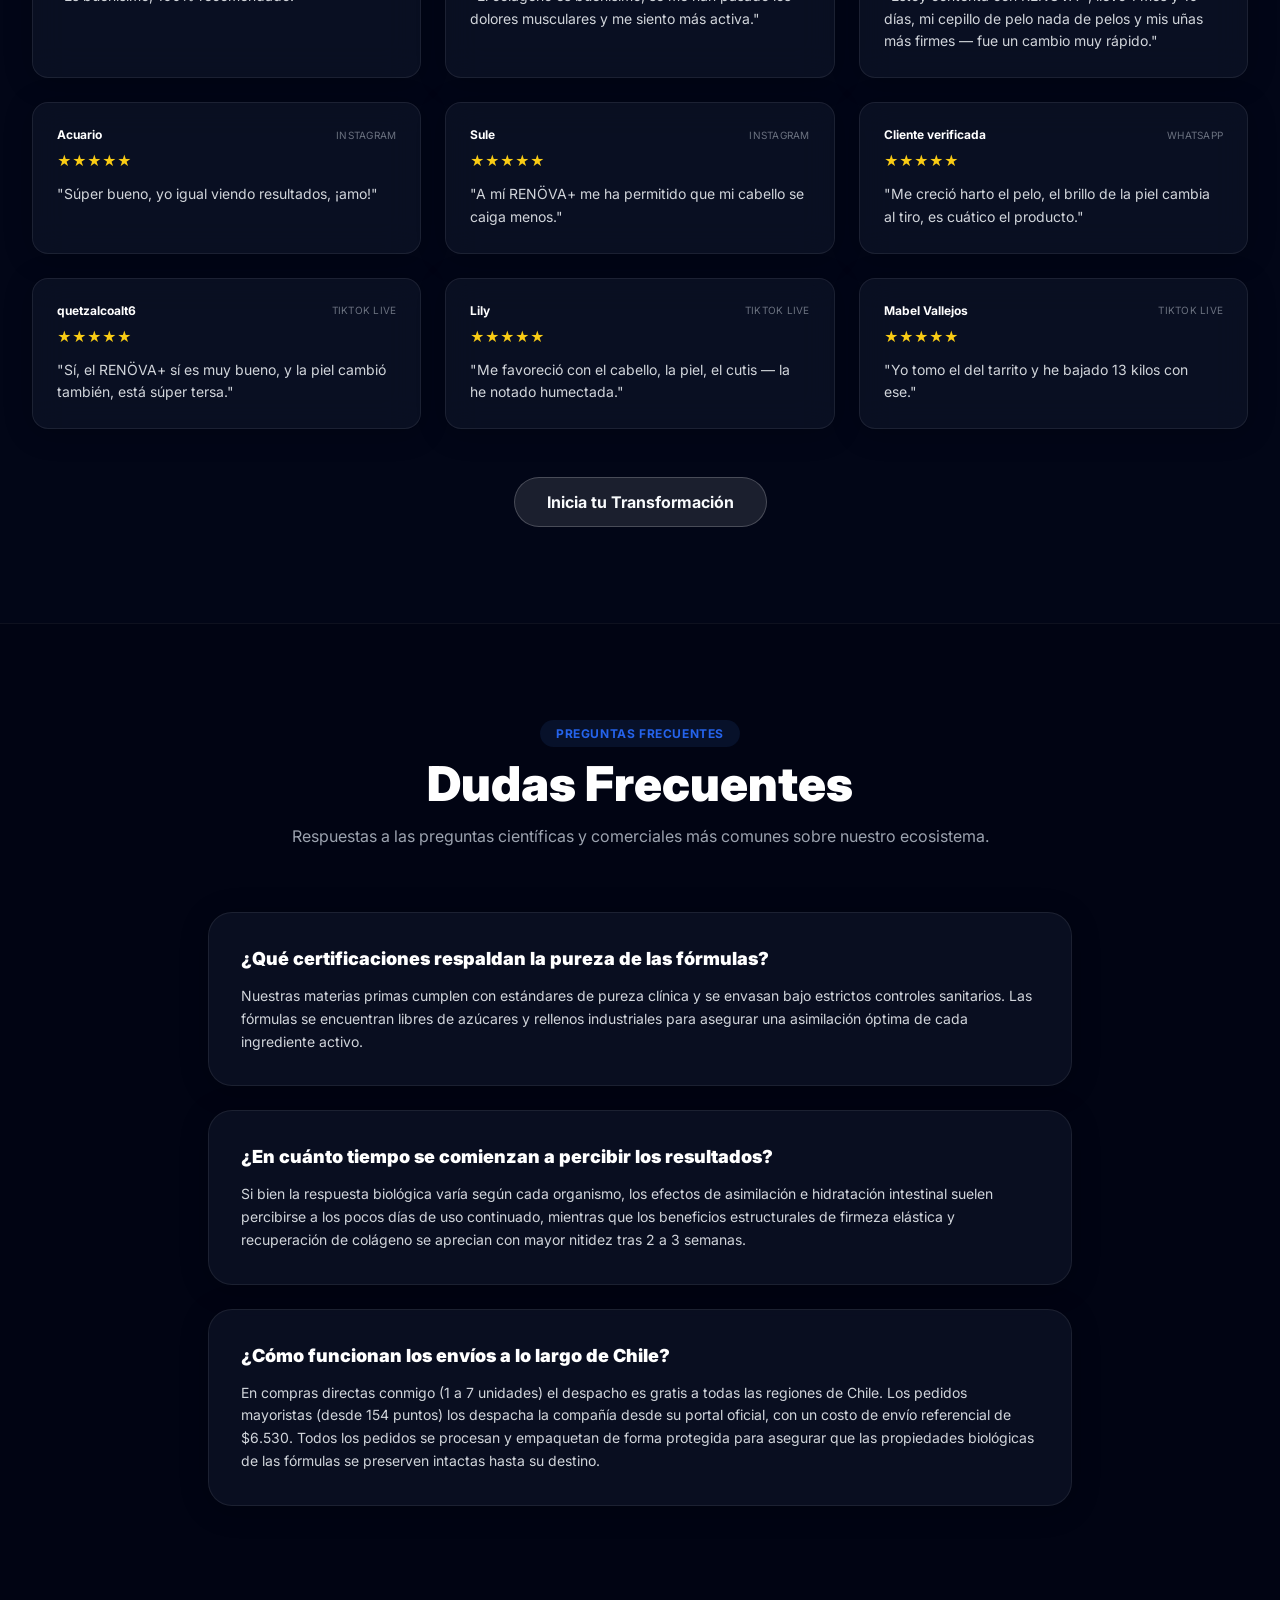
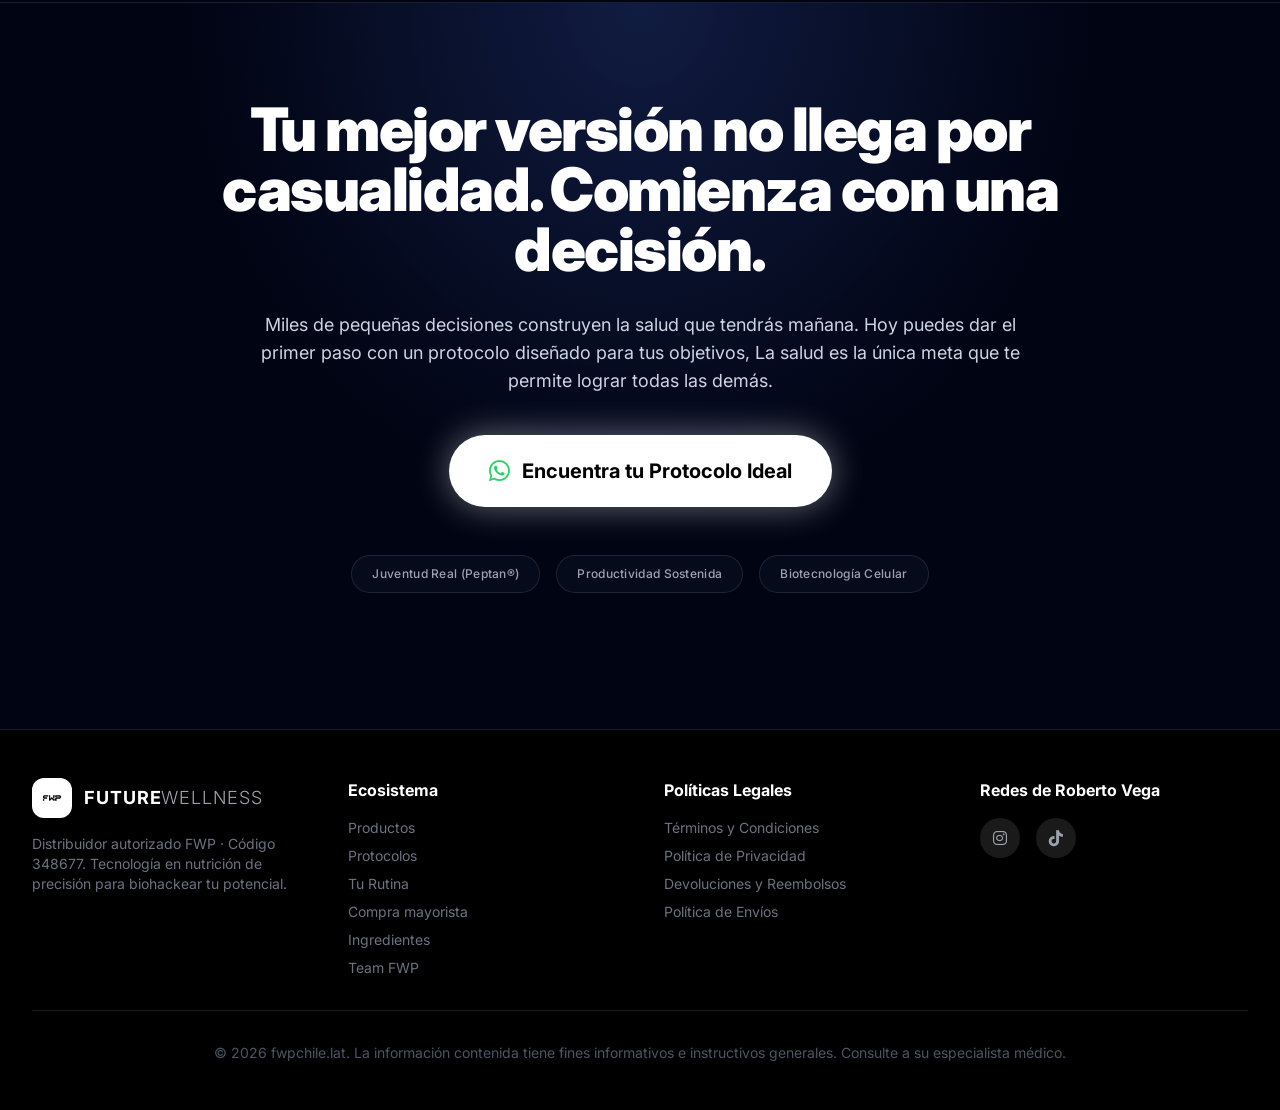
==== commit 489485ab: "Add files via upload" ====
--- a/Index.html
+++ b/Index.html
@@ -40,16 +40,16 @@
     <meta name="msapplication-TileImage" content="MOCKUP%20Productos/LOGO_FWP%20NEGRO.png">
     
     <!-- Tailwind CSS & FontAwesome -->
-    <script src="assets/js/config.js?v=20261125f"></script>
-    <script src="assets/js/analytics.js?v=20261125f" defer></script>
-    <script src="assets/js/helpers.js?v=20261125f" defer></script>
-    <script src="assets/js/whatsapp.js?v=20261125f" defer></script>
-    <link href="assets/css/fontawesome-fwp.css?v=20261125f" rel="stylesheet">
-    <link href="https://fonts.googleapis.com/css2?family=Inter:wght@300;400;600;700;800;900&display=swap" rel="stylesheet">
+    <script src="assets/js/config.js?v=20261125h"></script>
+    <script src="assets/js/analytics.js?v=20261125h" defer></script>
+    <script src="assets/js/helpers.js?v=20261125h" defer></script>
+    <script src="assets/js/whatsapp.js?v=20261125h" defer></script>
+    <link href="assets/css/fontawesome-fwp.css?v=20261125h" rel="stylesheet">
+    <link href="https://fonts.googleapis.com/css2?family=Inter:wght@300;400;600;700;800;900&family=Poppins:wght@600;700;800&display=swap" rel="stylesheet">
     
     
 
-    <link rel="stylesheet" href="assets/css/site.css?v=20261125f">
+    <link rel="stylesheet" href="assets/css/site.css?v=20261125h">
 </head>
 <body class="antialiased selection:bg-fwp-green selection:text-black bg-fwp-darker">
 
@@ -110,12 +110,14 @@
                 Biotecnología Celular Chilena
             </div>
             
-            <h1 class="text-4xl sm:text-5xl md:text-6xl font-black tracking-tight mb-8 leading-tight text-white max-w-4xl mx-auto">
-                ¿Cansado de gastar dinero en suplementos que <span class="text-transparent bg-clip-text bg-gradient-to-r from-red-400 via-orange-400 to-yellow-400">prometen mucho y no cambian nada?</span>
+            <h1 class="hero-title font-black tracking-tight mb-6 text-white max-w-5xl mx-auto">
+                ¿Tu piel cambia con los años y notas que <span class="title-shine rva">ya no es la misma?</span>
             </h1>
-            
-            <p class="text-base sm:text-xl text-gray-300 max-w-3xl mx-auto mb-10 font-normal leading-relaxed">
-                En <strong>FWP</strong> desarrollamos protocolos completos para ayudarte a mejorar tu bienestar con productos de alta calidad, asesoría personalizada y un sistema pensado para acompañarte en cada paso.
+
+            <p class="hero-lead text-white font-bold max-w-3xl mx-auto mb-4">Tu rutina de cuidado también debería cambiar. <span class="rva-text">El secreto comienza desde adentro.</span></p>
+
+            <p class="text-base sm:text-lg text-gray-400 max-w-3xl mx-auto mb-10 font-normal leading-relaxed">
+                RENÖVA+ te aporta 11,4 g de colágeno Peptan® al día, con resveratrol, Q10 y 18 vitaminas y minerales, para tu piel, cabello, uñas y articulaciones.
             </p>
 
             <div class="mb-8">
@@ -128,23 +130,23 @@
             <!-- Checkmarks List -->
             <div class="grid grid-cols-2 sm:grid-cols-3 md:grid-cols-5 gap-6 max-w-4xl mx-auto mb-12 bg-white/5 p-8 rounded-3xl border border-white/10">
                 <div class="flex flex-col items-center text-center">
-                    <span class="text-3xl mb-2 filter drop-shadow-[0_0_8px_rgba(34,197,94,0.4)]">✨</span>
+                    <span class="hero-ben"><img src="assets/img/beneficios/digestion.webp" alt="" width="64" height="64"></span>
                     <span class="text-xs sm:text-sm font-semibold text-slate-100 font-sans">Abdomen más liviano</span>
                 </div>
                 <div class="flex flex-col items-center text-center">
-                    <span class="text-3xl mb-2 filter drop-shadow-[0_0_8px_rgba(34,197,94,0.4)]">⚡</span>
+                    <span class="hero-ben"><img src="assets/img/beneficios/energia.webp" alt="" width="64" height="64"></span>
                     <span class="text-xs sm:text-sm font-semibold text-slate-100 font-sans">Más energía cada día</span>
                 </div>
                 <div class="flex flex-col items-center text-center">
-                    <span class="text-3xl mb-2 filter drop-shadow-[0_0_8px_rgba(34,197,94,0.4)]">🧠</span>
+                    <span class="hero-ben"><img src="assets/img/beneficios/enfoque.webp" alt="" width="64" height="64"></span>
                     <span class="text-xs sm:text-sm font-semibold text-slate-100 font-sans">Enfoque y claridad mental</span>
                 </div>
                 <div class="flex flex-col items-center text-center">
-                    <span class="text-3xl mb-2 filter drop-shadow-[0_0_8px_rgba(34,197,94,0.4)]">✨</span>
+                    <span class="hero-ben"><img src="assets/img/beneficios/piel.webp" alt="" width="64" height="64"></span>
                     <span class="text-xs sm:text-sm font-semibold text-slate-100 font-sans">Piel firme y luminosa</span>
                 </div>
                 <div class="flex flex-col items-center text-center col-span-2 sm:col-span-1">
-                    <span class="text-3xl mb-2 filter drop-shadow-[0_0_8px_rgba(34,197,94,0.4)]">❤️</span>
+                    <span class="hero-ben"><img src="assets/img/beneficios/integral.webp" alt="" width="64" height="64"></span>
                     <span class="text-xs sm:text-sm font-semibold text-slate-100 font-sans">Vive más y mejor</span>
                 </div>
             </div>
@@ -337,7 +339,7 @@
                     <div class="absolute top-0 left-0 w-full h-1 bg-gradient-to-r from-emerald-500 via-blue-500 to-purple-500"></div>
 
                     <div class="flex justify-between items-center mb-5">
-                        <span class="text-xs font-black text-emerald-400 uppercase tracking-widest">1 · Toca lo que quieres mejorar (puedes elegir varios)</span>
+                        <h3 class="step-title"><span class="step-num">1</span><span><span class="title-shine green">Toca lo que quieres mejorar</span><small>Puedes elegir varios</small></span></h3>
                         <button type="button" data-action="finderReset()" class="text-[11px] text-gray-400 hover:text-white underline">Limpiar</button>
                     </div>
                     <div id="finder-benefits" class="grid grid-cols-2 lg:grid-cols-4 gap-3 mb-8">
@@ -376,7 +378,7 @@
                     </div>
 
                     <div class="mb-8">
-                            <span class="text-xs font-black text-gray-400 uppercase tracking-widest block mb-4">O elige directamente un protocolo</span>
+                            <h3 class="step-title mb-5"><span class="step-num alt">o</span><span><span class="title-shine green">Elige directamente un protocolo</span><small>Ya armados, con su explicación</small></span></h3>
                             <div id="finder-protocols" class="proto-chips"></div>
                         </div>
 
@@ -385,7 +387,7 @@
                     </div>
 
                     <div id="finder-result" class="hidden border-t border-white/10 pt-8">
-                        <span class="text-xs font-black text-emerald-400 uppercase tracking-widest block mb-5">2 · Tu protocolo</span>
+                        <h3 class="step-title mb-6"><span class="step-num">2</span><span><span class="title-shine green">Tu protocolo</span><small>Qué incluye, para qué sirve y cómo tomarlo</small></span></h3>
                         <div class="grid grid-cols-1 lg:grid-cols-12 gap-8 items-start">
                             <div class="lg:col-span-5 finder-hero-card rounded-3xl p-6 lg:sticky" style="top:96px">
                                 <div id="finder-hero" class="mb-5"></div>
@@ -1224,10 +1226,10 @@
         <i class="fab fa-whatsapp"></i>
     </a>
 
-    <script src="assets/js/index.js?v=20261125f" defer></script>
-    <script src="assets/js/terms.js?v=20261125f" defer></script>
-    <script src="assets/js/checkout.js?v=20261125f" defer></script>
-    <script src="assets/js/hero-particles.js?v=20261125f" defer></script>
-    <script src="assets/js/cycle-countdown.js?v=20261125f" defer></script>
+    <script src="assets/js/index.js?v=20261125h" defer></script>
+    <script src="assets/js/terms.js?v=20261125h" defer></script>
+    <script src="assets/js/checkout.js?v=20261125h" defer></script>
+    <script src="assets/js/hero-particles.js?v=20261125h" defer></script>
+    <script src="assets/js/cycle-countdown.js?v=20261125h" defer></script>
 </body>
 </html>
--- a/assets/css/site.css
+++ b/assets/css/site.css
@@ -100,3 +100,24 @@
 .hero-role img{width:34px;height:42px;object-fit:contain;flex-shrink:0}
 .hero-role strong{display:block;color:#fff;font-size:13px;font-weight:800}
 .hero-role span{display:block;color:#9ca3af;font-size:12px}
+
+/* Títulos con movimiento */
+@keyframes fwpShine{0%{background-position:0% 50%}100%{background-position:200% 50%}}
+@keyframes fwpRise{from{opacity:0;transform:translateY(18px)}to{opacity:1;transform:none}}
+@keyframes fwpPulse{0%,100%{box-shadow:0 0 0 0 rgba(34,197,94,.45)}50%{box-shadow:0 0 0 10px rgba(34,197,94,0)}}
+.title-shine{background:linear-gradient(90deg,#f87171,#fb923c,#facc15,#fb923c,#f87171);background-size:200% auto;-webkit-background-clip:text;background-clip:text;color:transparent;animation:fwpShine 6s linear infinite}
+.title-shine.green{background-image:linear-gradient(90deg,#ffffff,#6ee7b7,#22c55e,#6ee7b7,#ffffff)}
+.hero-title{font-family:Poppins,Inter,sans-serif;font-weight:800;font-size:clamp(32px,5vw,60px);line-height:1.08;letter-spacing:-.025em;animation:fwpRise .9s cubic-bezier(.2,.7,.2,1) both}
+.step-title{display:flex;align-items:center;gap:14px;font-size:clamp(22px,3vw,32px);font-weight:900;letter-spacing:-.02em;line-height:1.1;color:#fff}
+.step-title small{display:block;font-size:13px;font-weight:600;letter-spacing:0;color:#9ca3af;margin-top:4px}
+.step-num{flex-shrink:0;width:44px;height:44px;border-radius:14px;display:flex;align-items:center;justify-content:center;font-size:20px;font-weight:900;color:#04130b;background:linear-gradient(135deg,#6ee7b7,#22c55e);animation:fwpPulse 2.4s ease-in-out infinite}
+.step-num.alt{background:transparent;color:#6ee7b7;border:1px solid rgba(110,231,183,.4);animation:none}
+.hero-ben{display:block;width:64px;height:64px;border-radius:18px;overflow:hidden;margin-bottom:12px;border:1px solid rgba(255,255,255,.1);box-shadow:0 10px 26px rgba(0,0,0,.5);transition:transform .3s}
+.hero-ben img{width:100%;height:100%;object-fit:cover}
+.hero-ben:hover{transform:translateY(-4px) scale(1.05)}
+@media (prefers-reduced-motion:reduce){.title-shine,.hero-title,.step-num{animation:none}}
+
+.hero-lead{font-size:clamp(18px,2.2vw,24px);line-height:1.35;animation:fwpRise .9s .25s cubic-bezier(.2,.7,.2,1) both}
+.title-shine.rva{background-image:linear-gradient(90deg,#ff5fa8,#e0177a,#ff9cc8,#e0177a,#ff5fa8);filter:drop-shadow(0 0 22px rgba(224,23,122,.35))}
+.hero-lead{font-family:Poppins,Inter,sans-serif;font-weight:600}
+.rva-text{color:#ff7ab8}
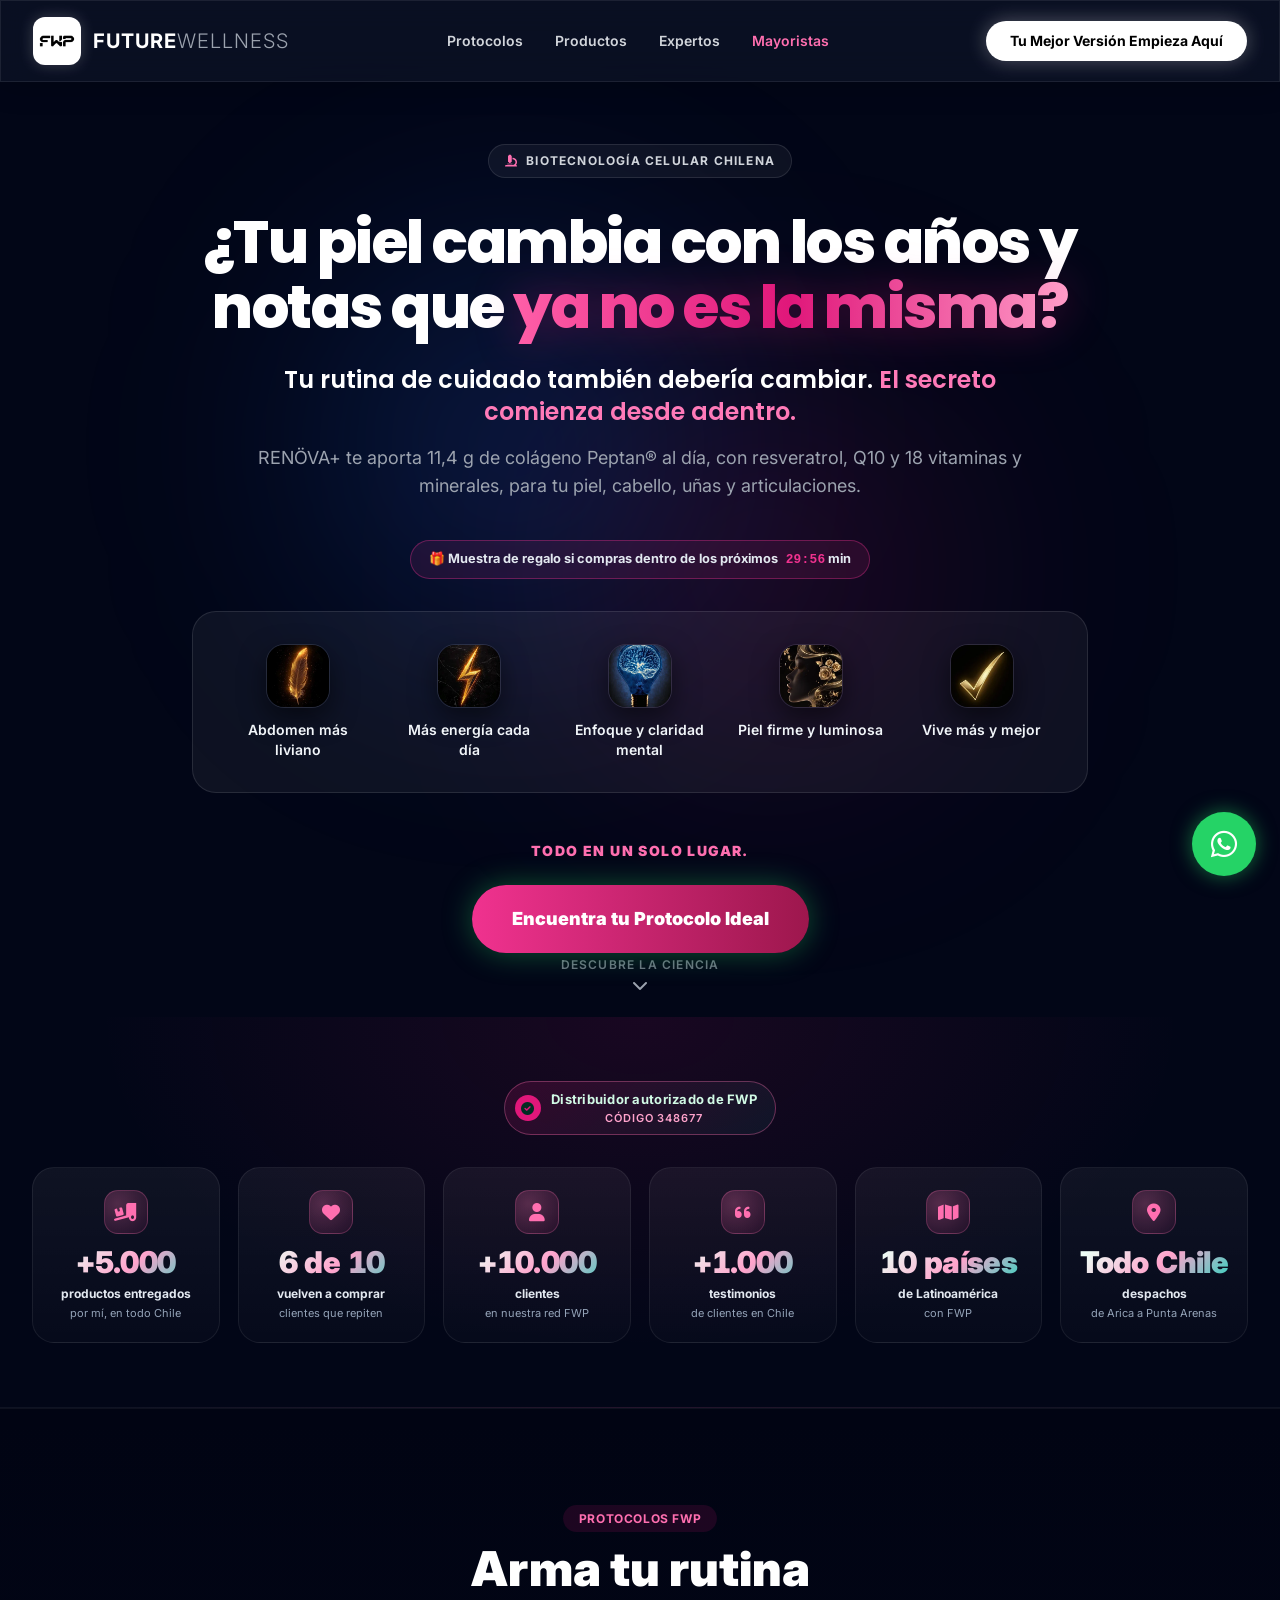
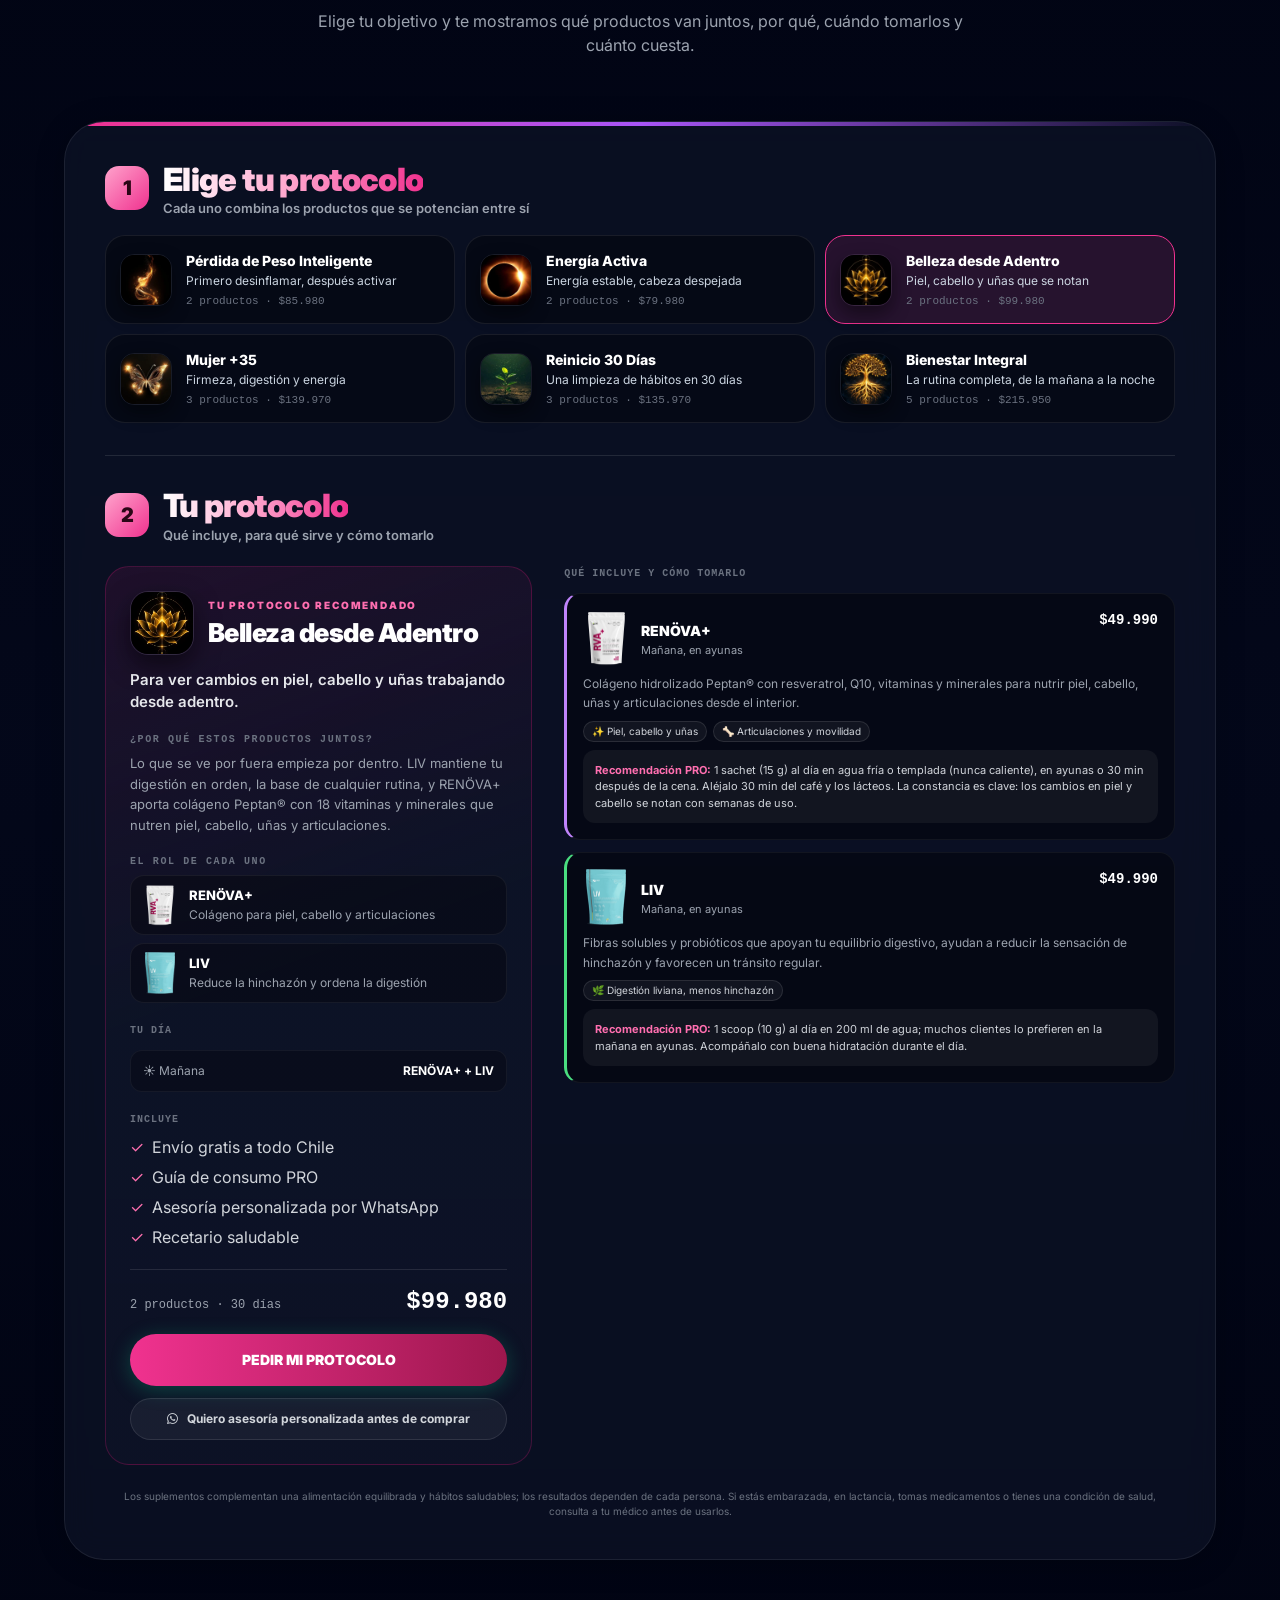
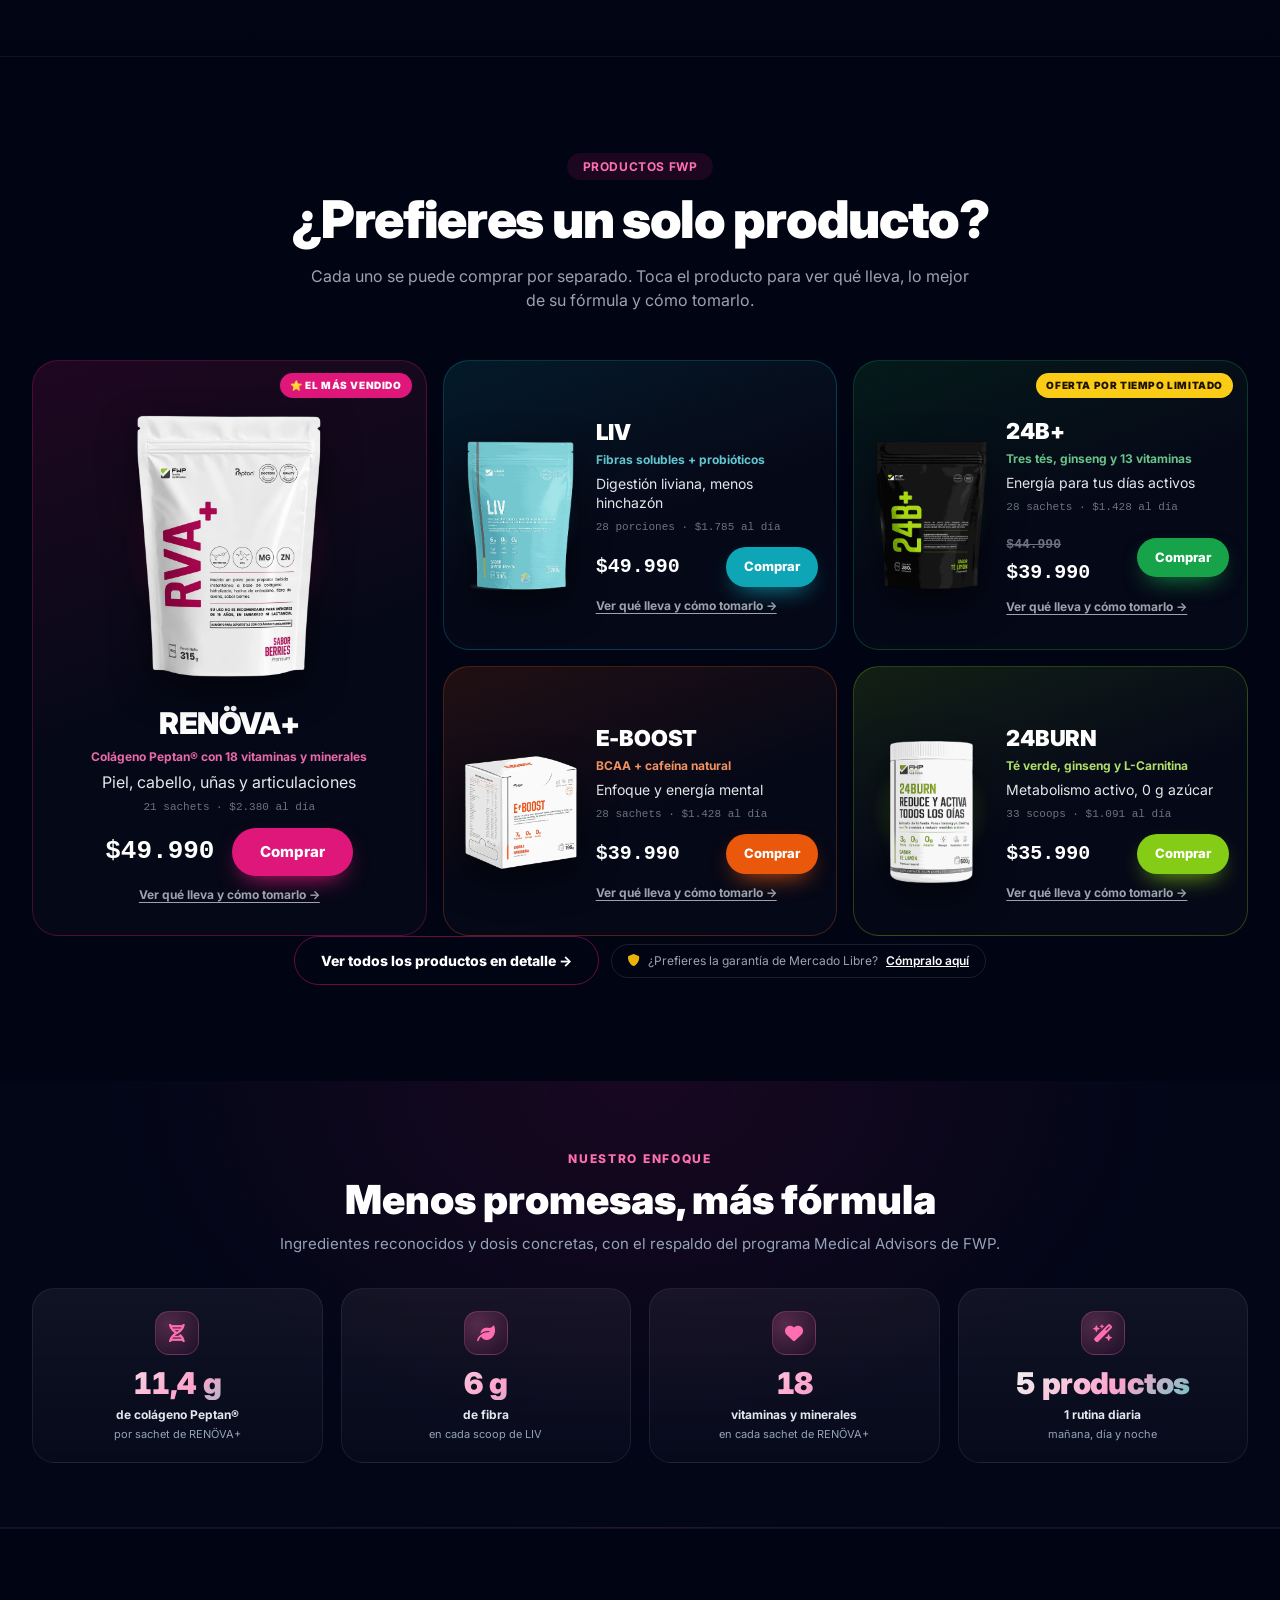
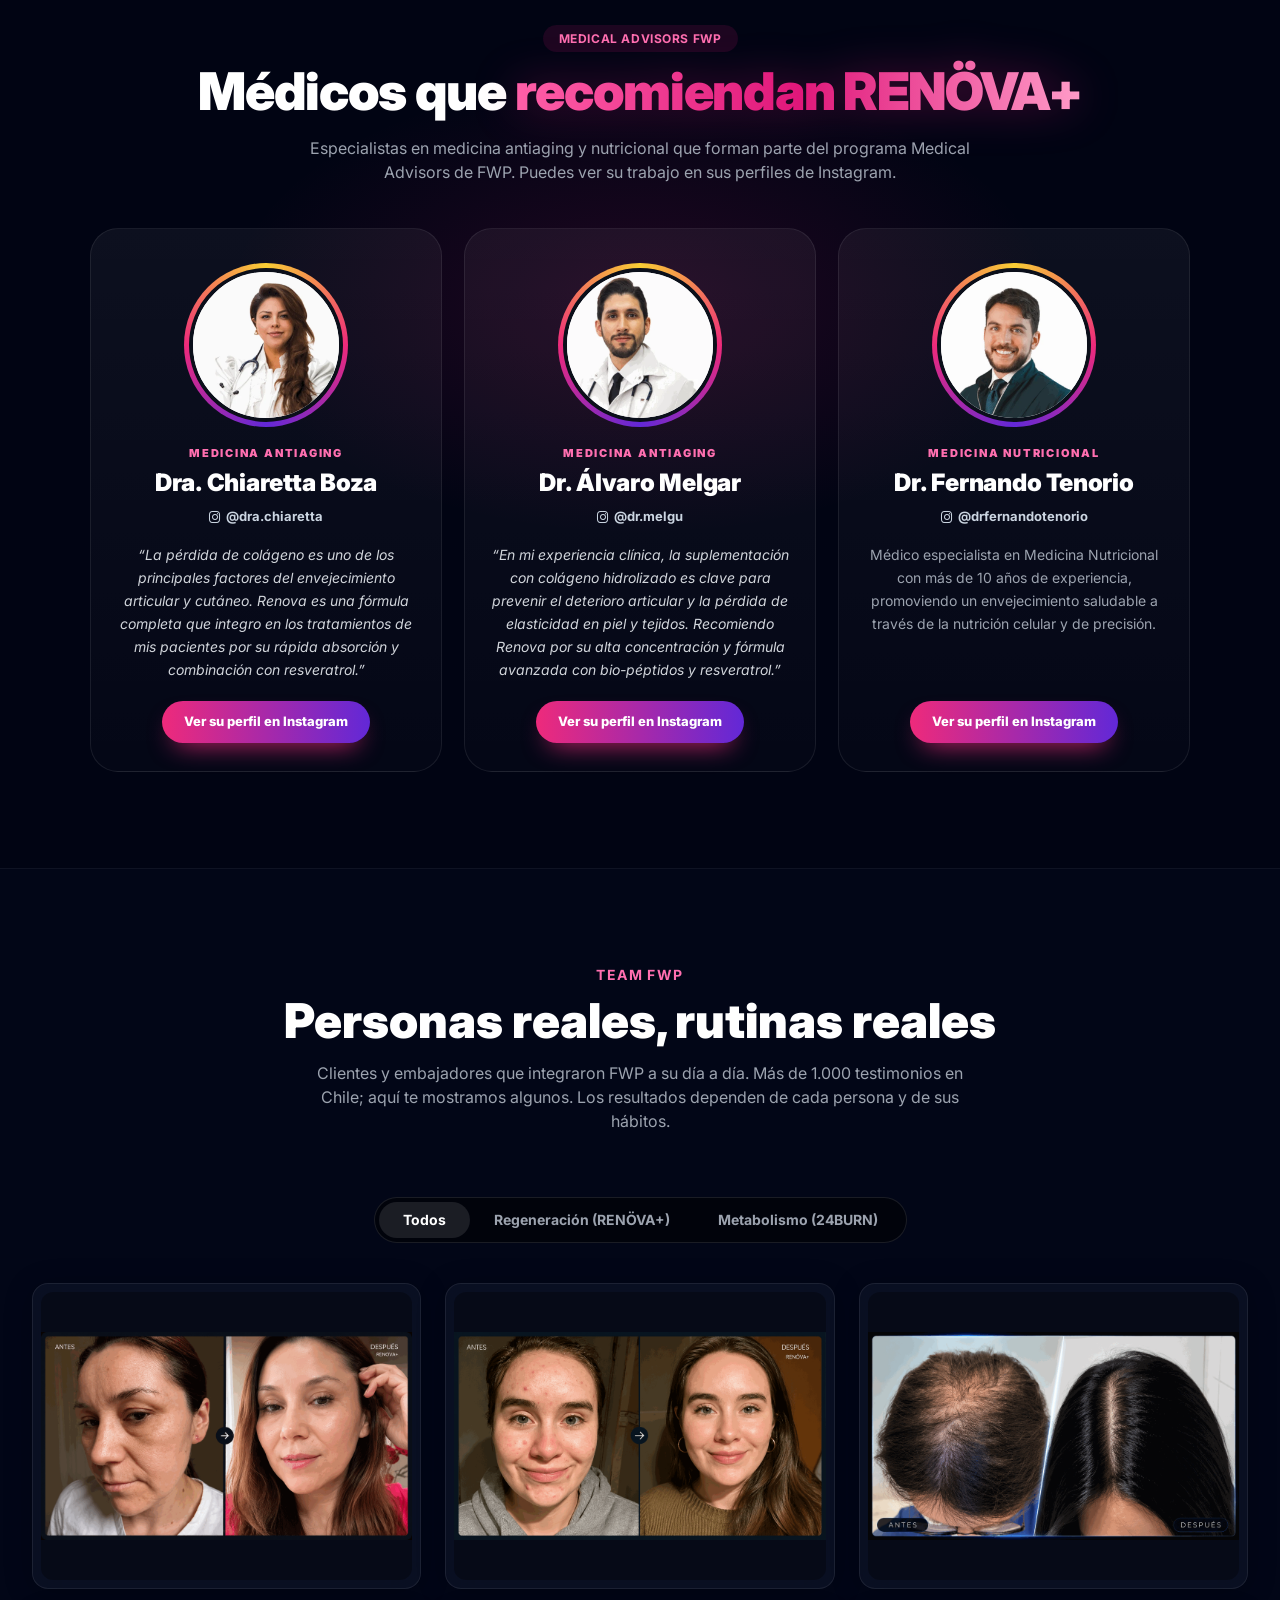
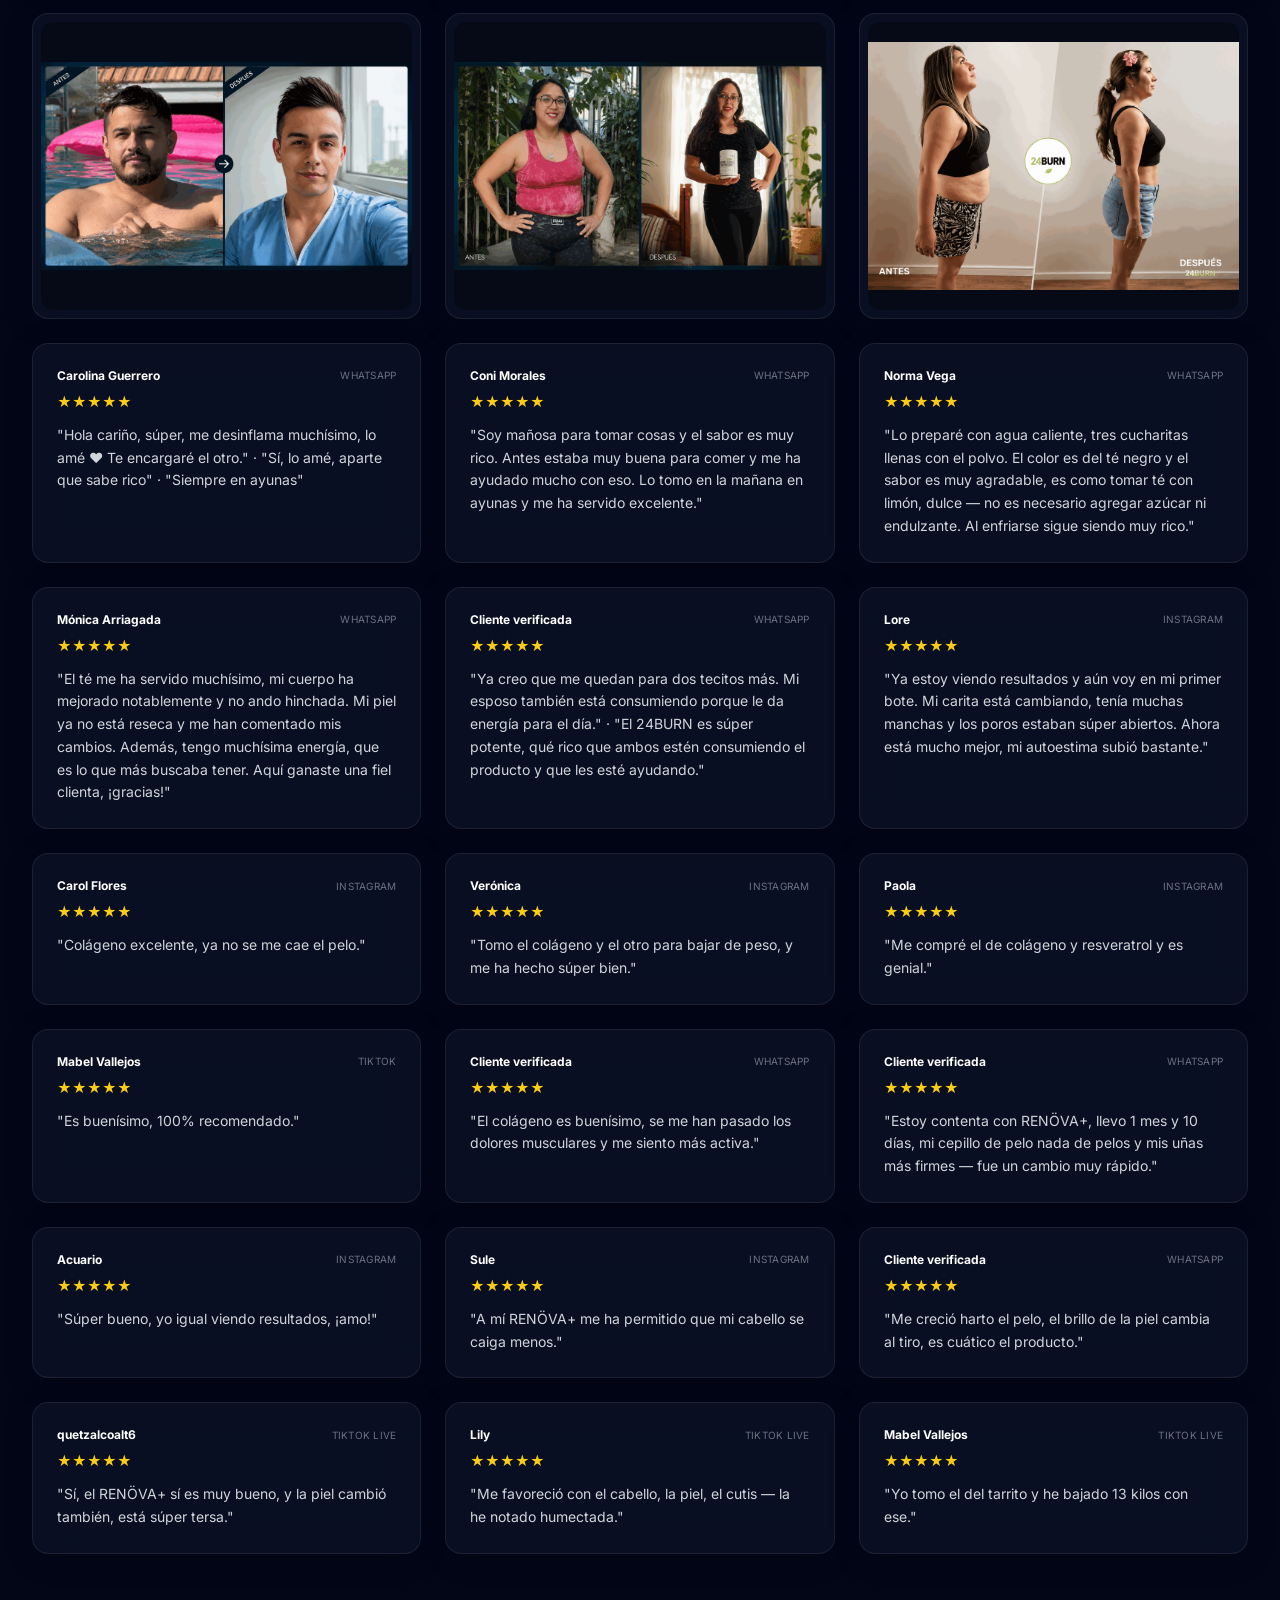
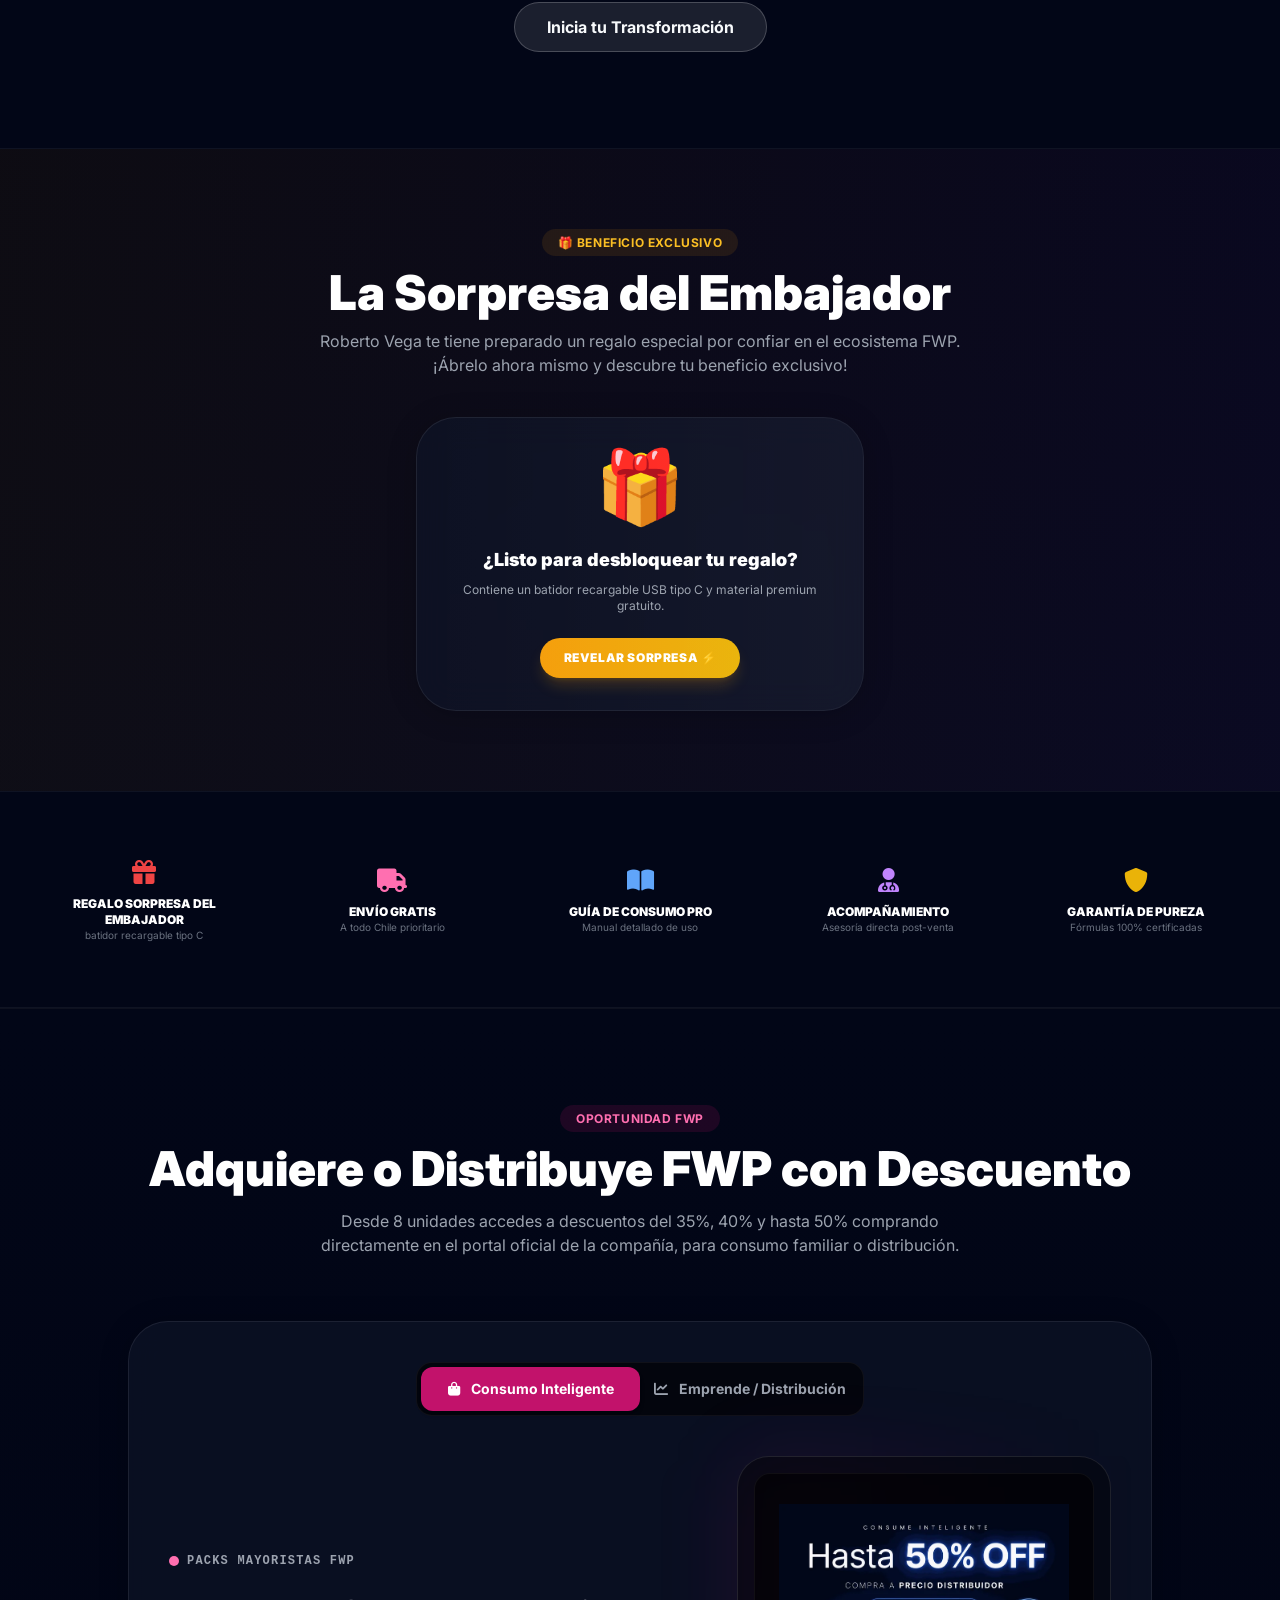
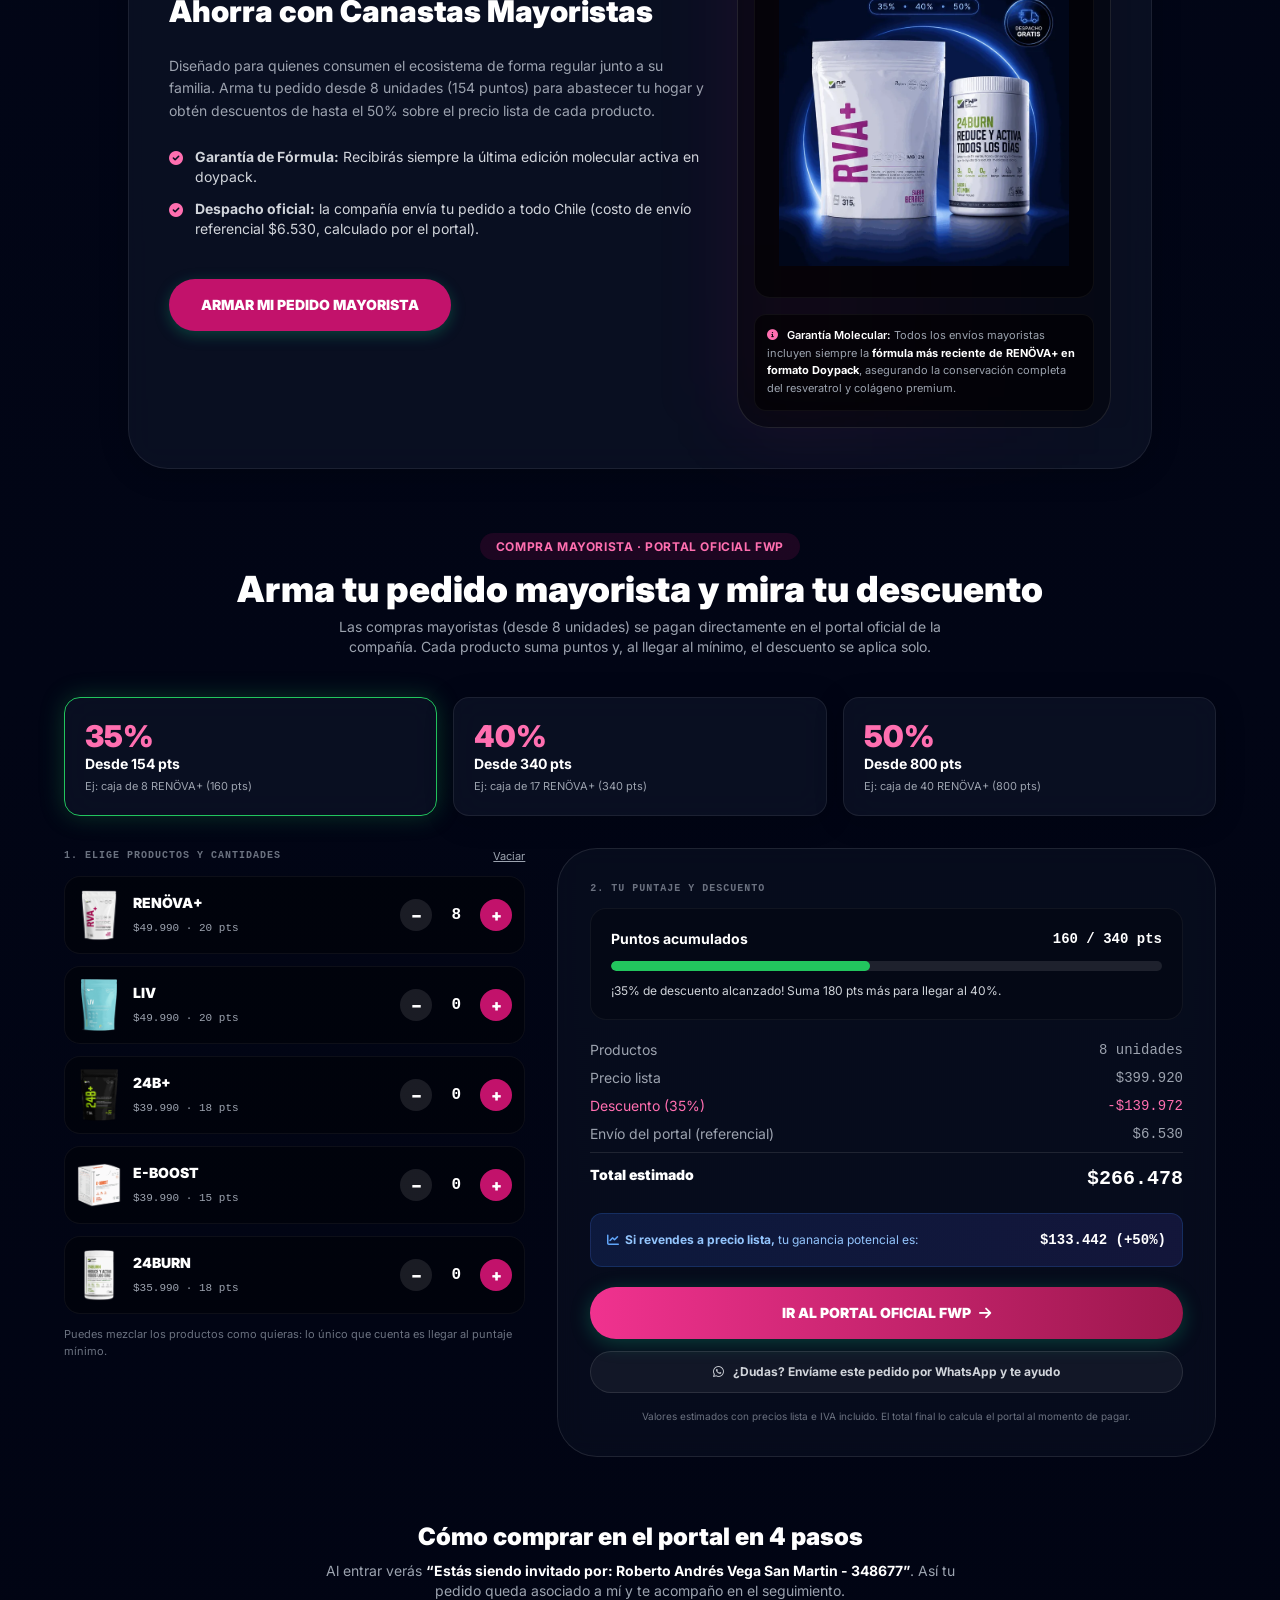
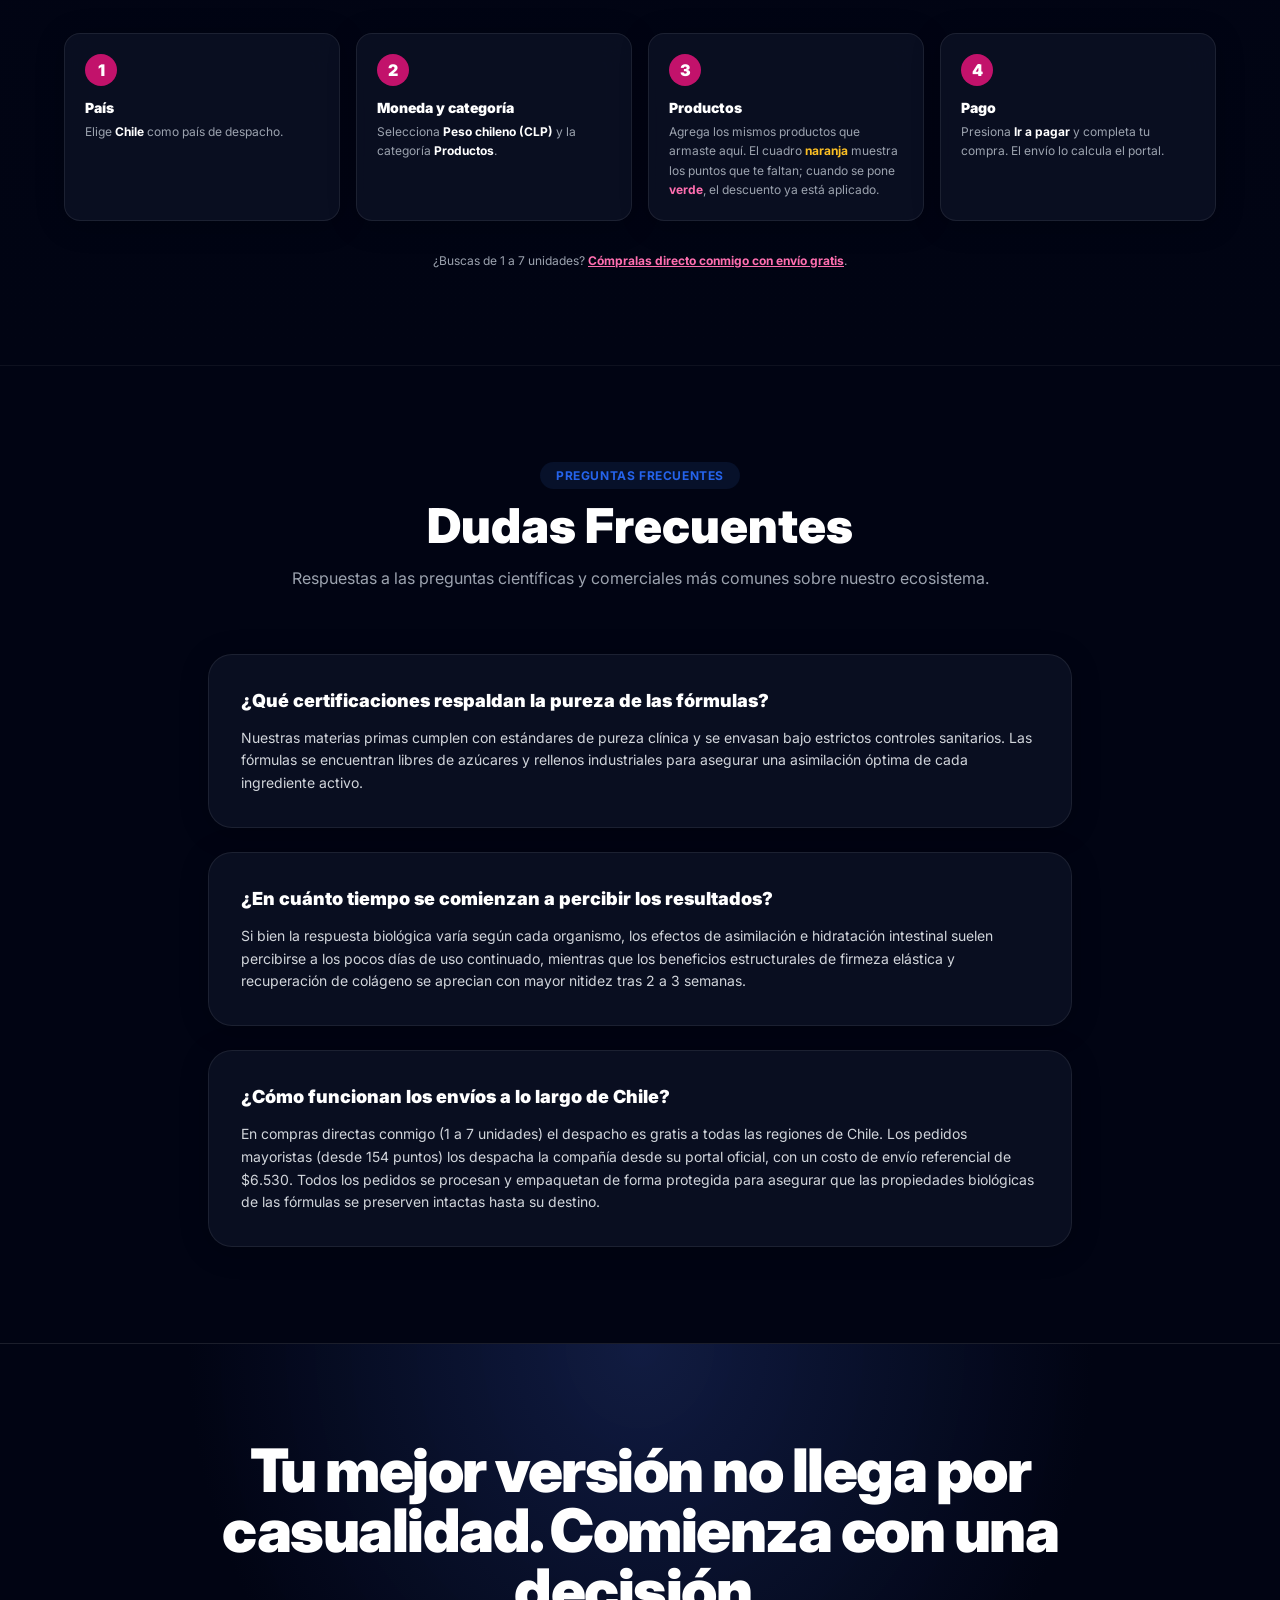
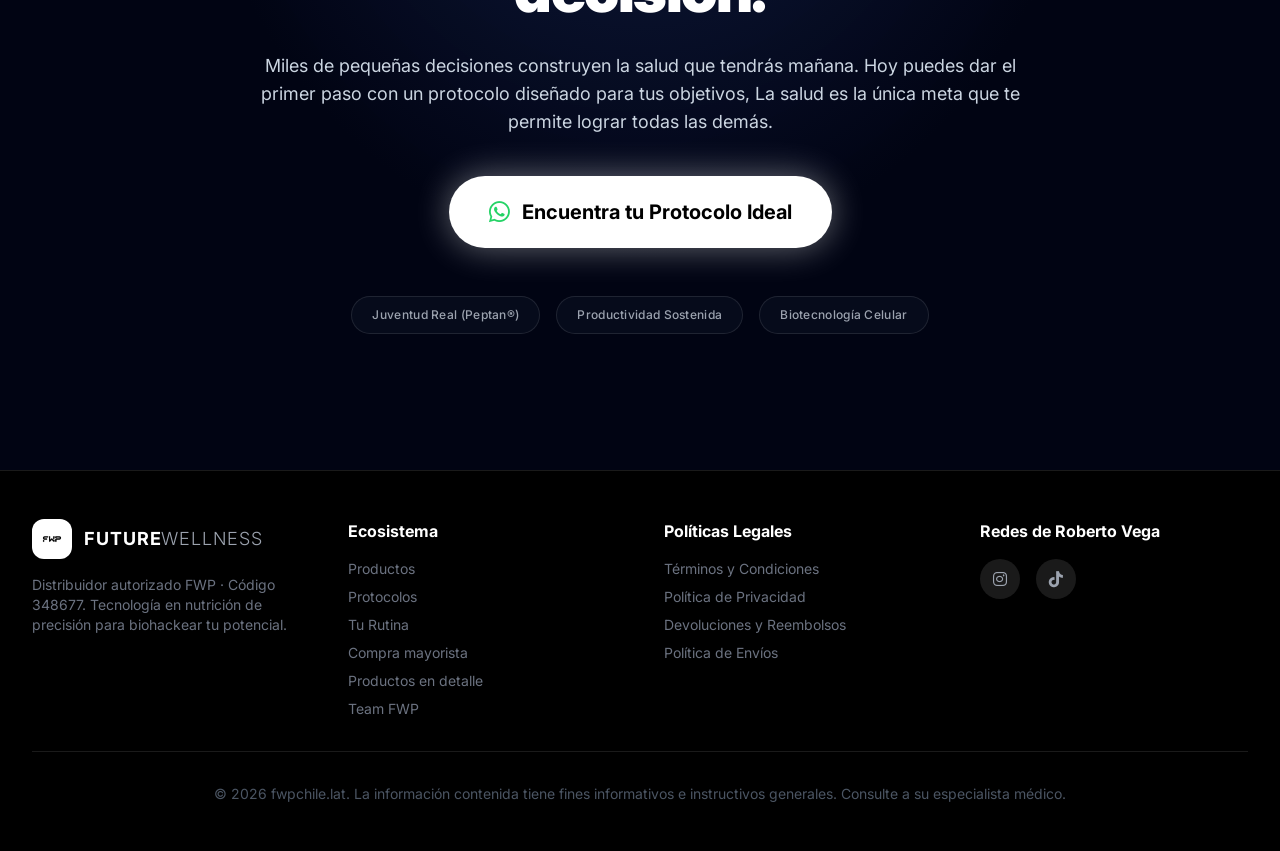
==== commit 8f3090dc: "Add files via upload" ====
--- a/Index.html
+++ b/Index.html
@@ -40,18 +40,18 @@
     <meta name="msapplication-TileImage" content="MOCKUP%20Productos/LOGO_FWP%20NEGRO.png">
     
     <!-- Tailwind CSS & FontAwesome -->
-    <script src="assets/js/config.js?v=20261125h"></script>
-    <script src="assets/js/analytics.js?v=20261125h" defer></script>
-    <script src="assets/js/helpers.js?v=20261125h" defer></script>
-    <script src="assets/js/whatsapp.js?v=20261125h" defer></script>
-    <link href="assets/css/fontawesome-fwp.css?v=20261125h" rel="stylesheet">
+    <script src="assets/js/config.js?v=20261125j"></script>
+    <script src="assets/js/analytics.js?v=20261125j" defer></script>
+    <script src="assets/js/helpers.js?v=20261125j" defer></script>
+    <script src="assets/js/whatsapp.js?v=20261125j" defer></script>
+    <link href="assets/css/fontawesome-fwp.css?v=20261125j" rel="stylesheet">
     <link href="https://fonts.googleapis.com/css2?family=Inter:wght@300;400;600;700;800;900&family=Poppins:wght@600;700;800&display=swap" rel="stylesheet">
     
     
 
-    <link rel="stylesheet" href="assets/css/site.css?v=20261125h">
+    <link rel="stylesheet" href="assets/css/site.css?v=20261125j">
 </head>
-<body class="antialiased selection:bg-fwp-green selection:text-black bg-fwp-darker">
+<body class="theme-rva antialiased selection:bg-fwp-green selection:text-black bg-fwp-darker">
 
     <!-- Bloque 1: Navegación y Identidad (Navbar) -->
     <nav class="fixed w-full z-50 glass-panel border-b-0 border-white/10 transition-all duration-300" id="navbar">
@@ -67,10 +67,10 @@
 
                 <!-- Desktop Menu -->
                 <div class="hidden md:flex items-center space-x-8">
-                    <a href="#productos-unitario" class="text-sm font-semibold hover:text-white text-gray-300 transition-colors">Productos</a>
-                    <a href="#diagnostico" class="text-sm font-semibold hover:text-white text-gray-300 transition-colors">Tu Rutina</a>
+                    <a href="#diagnostico" class="text-sm font-semibold hover:text-white text-gray-300 transition-colors">Protocolos</a>
+                    <a href="productos.html" class="text-sm font-semibold hover:text-white text-gray-300 transition-colors">Productos</a>
+                    <a href="#expertos" class="text-sm font-semibold hover:text-white text-gray-300 transition-colors">Expertos</a>
                     <a href="#emprende" class="text-sm font-semibold text-emerald-400 hover:text-emerald-300 transition-colors">Mayoristas</a>
-                    <a href="ingredientes.html" class="text-sm font-semibold hover:text-white text-gray-300 transition-colors">Ingredientes</a>
                 </div>
 
                 <!-- CTA Button & Mobile Menu trigger -->
@@ -87,10 +87,10 @@
 
         <!-- Mobile Menu Drawer -->
         <div id="mobile-menu" class="hidden md:hidden w-full glass-panel border-b border-white/10 flex flex-col p-6 space-y-4 transition-all duration-300">
-            <a href="#productos-unitario" data-action="toggleMobileMenu()" class="text-sm font-semibold hover:text-white text-gray-300 transition-colors">Productos</a>
-            <a href="#diagnostico" data-action="toggleMobileMenu()" class="text-sm font-semibold hover:text-white text-gray-300 transition-colors">Tu Rutina</a>
+            <a href="#diagnostico" data-action="toggleMobileMenu()" class="text-sm font-semibold hover:text-white text-gray-300 transition-colors">Protocolos</a>
+            <a href="productos.html" class="text-sm font-semibold hover:text-white text-gray-300 transition-colors">Productos</a>
+            <a href="#expertos" data-action="toggleMobileMenu()" class="text-sm font-semibold hover:text-white text-gray-300 transition-colors">Expertos</a>
             <a href="#emprende" data-action="toggleMobileMenu()" class="text-sm font-semibold text-emerald-400 hover:text-emerald-300 transition-colors">Mayoristas</a>
-            <a href="ingredientes.html" class="text-sm font-semibold hover:text-white text-gray-300 transition-colors">Ingredientes</a>
         </div>
     </nav>
 
@@ -173,12 +173,168 @@
         <div class="max-w-7xl mx-auto px-4 sm:px-6 lg:px-8 text-center reveal">
             <span class="wl-badge"><i class="fas fa-circle-check"></i><span>Distribuidor autorizado de FWP<small>Código 348677</small></span></span>
             <div class="wl-grid wl-6">
-                <div class="wl-tile"><div class="wl-icon"><i class="fas fa-truck-ramp-box"></i></div><span class="wl-num">+5.000</span><span class="wl-label">productos entregados</span><span class="wl-sub">por mí, en todo Chile</span></div>
-                <div class="wl-tile"><div class="wl-icon"><i class="fas fa-heart"></i></div><span class="wl-num">6 de 10</span><span class="wl-label">vuelven a comprar</span><span class="wl-sub">clientes que repiten</span></div>
-                <div class="wl-tile"><div class="wl-icon"><i class="fas fa-user"></i></div><span class="wl-num">+10.000</span><span class="wl-label">clientes</span><span class="wl-sub">en nuestra red FWP</span></div>
-                <div class="wl-tile"><div class="wl-icon"><i class="fas fa-quote-left"></i></div><span class="wl-num">+1.000</span><span class="wl-label">testimonios</span><span class="wl-sub">de clientes en Chile</span></div>
-                <div class="wl-tile"><div class="wl-icon"><i class="fas fa-map"></i></div><span class="wl-num">10 países</span><span class="wl-label">de Latinoamérica</span><span class="wl-sub">con FWP</span></div>
+                <div class="wl-tile"><div class="wl-icon"><i class="fas fa-truck-ramp-box"></i></div><span class="wl-num" data-count="5000" data-prefix="+">+5.000</span><span class="wl-label">productos entregados</span><span class="wl-sub">por mí, en todo Chile</span></div>
+                <div class="wl-tile"><div class="wl-icon"><i class="fas fa-heart"></i></div><span class="wl-num" data-count="6" data-suffix=" de 10">6 de 10</span><span class="wl-label">vuelven a comprar</span><span class="wl-sub">clientes que repiten</span></div>
+                <div class="wl-tile"><div class="wl-icon"><i class="fas fa-user"></i></div><span class="wl-num" data-count="10000" data-prefix="+">+10.000</span><span class="wl-label">clientes</span><span class="wl-sub">en nuestra red FWP</span></div>
+                <div class="wl-tile"><div class="wl-icon"><i class="fas fa-quote-left"></i></div><span class="wl-num" data-count="1000" data-prefix="+">+1.000</span><span class="wl-label">testimonios</span><span class="wl-sub">de clientes en Chile</span></div>
+                <div class="wl-tile"><div class="wl-icon"><i class="fas fa-map"></i></div><span class="wl-num" data-count="10" data-suffix=" países">10 países</span><span class="wl-label">de Latinoamérica</span><span class="wl-sub">con FWP</span></div>
                 <div class="wl-tile"><div class="wl-icon"><i class="fas fa-location-dot"></i></div><span class="wl-num">Todo Chile</span><span class="wl-label">despachos</span><span class="wl-sub">de Arica a Punta Arenas</span></div>
+            </div>
+        </div>
+    </section>
+
+    <!-- Bloque 6: Filtro de Intención y Objetivos (Diagnóstico Interactivo) -->
+    <section id="diagnostico" class="py-24 bg-[#010413] border-t border-white/5 relative font-sans">
+        <div class="absolute inset-0 bg-gradient-to-b from-transparent via-blue-950/10 to-transparent pointer-events-none"></div>
+        <div class="max-w-7xl mx-auto px-4 sm:px-6 lg:px-8 relative z-10">
+            <div class="text-center mb-16 reveal">
+                <span class="text-xs font-bold text-fwp-green bg-fwp-green/10 px-4 py-1.5 rounded-full uppercase tracking-wider">Protocolos FWP</span>
+                <h2 class="text-3xl md:text-5xl font-black text-white mt-4 mb-4">Arma tu rutina</h2>
+                <p class="text-gray-400 max-w-2xl mx-auto text-sm md:text-base">Elige tu objetivo y te mostramos qué productos van juntos, por qué, cuándo tomarlos y cuánto cuesta.</p>
+            </div>
+
+            <!-- Buscador de beneficios -->
+            <div id="finder" class="max-w-6xl mx-auto reveal">
+                <div class="glass-panel rounded-[2.5rem] p-6 sm:p-10 border border-white/10 relative overflow-hidden text-left">
+                    <div class="absolute top-0 left-0 w-full h-1 bg-gradient-to-r from-emerald-500 via-blue-500 to-purple-500"></div>
+
+                    
+
+                    <div class="mb-8">
+                            <h3 class="step-title mb-5"><span class="step-num">1</span><span><span class="title-shine green">Elige tu protocolo</span><small>Cada uno combina los productos que se potencian entre sí</small></span></h3>
+                            <div id="finder-protocols" class="proto-chips"></div>
+                        </div>
+
+                    <div id="finder-empty" class="text-center text-sm text-gray-400 py-8 border-t border-white/10">
+                        Toca los beneficios que buscas y aquí aparecerá tu rutina recomendada: qué productos, cuándo tomarlos y cuánto cuesta.
+                    </div>
+
+                    <div id="finder-result" class="hidden border-t border-white/10 pt-8">
+                        <h3 class="step-title mb-6"><span class="step-num">2</span><span><span class="title-shine green">Tu protocolo</span><small>Qué incluye, para qué sirve y cómo tomarlo</small></span></h3>
+                        <div class="grid grid-cols-1 lg:grid-cols-12 gap-8 items-start">
+                            <div class="lg:col-span-5 finder-hero-card rounded-3xl p-6 lg:sticky" style="top:96px">
+                                <div id="finder-hero" class="mb-5"></div>
+                                <span class="text-[10px] font-black text-gray-500 uppercase tracking-widest block mb-3 font-mono">Tu día</span>
+                                <div id="finder-routine" class="space-y-2 mb-5"></div>
+
+                                <span class="text-[10px] font-black text-gray-500 uppercase tracking-widest block mb-2 font-mono">Incluye</span>
+                                <div id="finder-includes" class="space-y-1.5 text-[12px] text-gray-300 mb-5"></div>
+
+                                <div class="flex justify-between items-baseline border-t border-white/10 pt-4 mb-4">
+                                    <span id="finder-count" class="text-xs text-gray-400 font-mono">0 productos</span>
+                                    <span id="finder-total" class="text-2xl font-black text-white font-mono">$0</span>
+                                </div>
+
+                                <div id="finder-protocol" class="hidden mb-4 p-3 rounded-xl bg-emerald-500/10 border border-emerald-500/20 text-xs text-gray-300"></div>
+
+                                <button type="button" data-action="finderOrder()" class="w-full py-4 bg-gradient-to-r from-emerald-500 to-teal-600 text-black font-black rounded-full hover:scale-105 transition-all text-center block text-sm shadow-[0_4px_20px_rgba(16,185,129,0.3)] mb-3">
+                                    PEDIR MI PROTOCOLO
+                                </button>
+                                <a id="finder-whatsapp" href="#" data-whatsapp-location="buscador_beneficios" data-whatsapp-message="" target="_blank" rel="noopener noreferrer" class="w-full py-3 bg-white/5 hover:bg-white/20 border border-white/10 text-gray-300 font-bold rounded-full text-center block text-xs transition-colors">
+                                    <i class="fab fa-whatsapp mr-1.5"></i> Quiero asesoría personalizada antes de comprar
+                                </a>
+                            </div>
+
+                            <div class="lg:col-span-7">
+                                <span class="text-[10px] font-black text-gray-500 uppercase tracking-widest block mb-3 font-mono">Qué incluye y cómo tomarlo</span>
+                                <div id="finder-products" class="space-y-3"></div>
+                            </div>
+                        </div>
+                        <p class="text-[10px] text-gray-500 mt-6 text-center">Los suplementos complementan una alimentación equilibrada y hábitos saludables; los resultados dependen de cada persona. Si estás embarazada, en lactancia, tomas medicamentos o tienes una condición de salud, consulta a tu médico antes de usarlos.</p>
+                    </div>
+                </div>
+            </div>
+        </div>
+    </section>
+
+    <!-- Bloque 7: Productos (acceso a la página de productos) -->
+    <section id="productos" class="py-24 bg-[#010413] border-t border-white/5 relative font-sans">
+        <div class="max-w-7xl mx-auto px-4 sm:px-6 lg:px-8 relative z-10">
+            <div class="text-center mb-12 reveal">
+                <span class="text-xs font-bold text-fwp-green bg-fwp-green/10 px-4 py-1.5 rounded-full uppercase tracking-wider">Productos FWP</span>
+                <h2 class="sec-title mt-4 mb-4">¿Prefieres un solo producto?</h2>
+                <p class="text-gray-400 max-w-2xl mx-auto text-sm md:text-base">Cada uno se puede comprar por separado. Toca el producto para ver qué lleva, lo mejor de su fórmula y cómo tomarlo.</p>
+            </div>
+            <div class="pgrid reveal">
+                <article class="pcard pc-feat" style="--c:#e0177a">
+                    <span class="pc-tag">⭐ El más vendido</span>
+                    <a href="productos.html#renova" class="pc-img"><img src="assets/img/productos/renova.webp" alt="RENÖVA+" loading="lazy"></a>
+                    <div class="pc-body">
+                        <h3>RENÖVA+</h3>
+                        <p class="pc-what">Colágeno Peptan® con 18 vitaminas y minerales</p>
+                        <p class="pc-para">Piel, cabello, uñas y articulaciones</p>
+                        <p class="pc-dose">21 sachets · $2.380 al día</p>
+                        <div class="pc-foot">
+                            <span class="pc-price">$49.990</span>
+                            <button type="button" class="pc-buy" data-buy-items="renova" data-buy-label="RENÖVA+ x1">Comprar</button>
+                        </div>
+                        <a href="productos.html#renova" class="pc-more">Ver qué lleva y cómo tomarlo →</a>
+                    </div>
+                </article>
+                <article class="pcard" style="--c:#0ea5b7">
+                    
+                    <a href="productos.html#liv" class="pc-img"><img src="assets/img/productos/liv.webp" alt="LIV" loading="lazy"></a>
+                    <div class="pc-body">
+                        <h3>LIV</h3>
+                        <p class="pc-what">Fibras solubles + probióticos</p>
+                        <p class="pc-para">Digestión liviana, menos hinchazón</p>
+                        <p class="pc-dose">28 porciones · $1.785 al día</p>
+                        <div class="pc-foot">
+                            <span class="pc-price">$49.990</span>
+                            <button type="button" class="pc-buy" data-buy-items="liv" data-buy-label="LIV x1">Comprar</button>
+                        </div>
+                        <a href="productos.html#liv" class="pc-more">Ver qué lleva y cómo tomarlo →</a>
+                    </div>
+                </article>
+                <article class="pcard" style="--c:#16a34a">
+                    <span class="pc-tag off">Oferta por tiempo limitado</span>
+                    <a href="productos.html#24b" class="pc-img"><img src="assets/img/productos/24b.webp" alt="24B+" loading="lazy"></a>
+                    <div class="pc-body">
+                        <h3>24B+</h3>
+                        <p class="pc-what">Tres tés, ginseng y 13 vitaminas</p>
+                        <p class="pc-para">Energía para tus días activos</p>
+                        <p class="pc-dose">28 sachets · $1.428 al día</p>
+                        <div class="pc-foot">
+                            <span class="pc-price"><s>$44.990</s> $39.990</span>
+                            <button type="button" class="pc-buy" data-buy-items="24b" data-buy-label="24B+ x1">Comprar</button>
+                        </div>
+                        <a href="productos.html#24b" class="pc-more">Ver qué lleva y cómo tomarlo →</a>
+                    </div>
+                </article>
+                <article class="pcard" style="--c:#ea580c">
+                    
+                    <a href="productos.html#eboost" class="pc-img"><img src="assets/img/productos/eboost.webp" alt="E-BOOST" loading="lazy"></a>
+                    <div class="pc-body">
+                        <h3>E-BOOST</h3>
+                        <p class="pc-what">BCAA + cafeína natural</p>
+                        <p class="pc-para">Enfoque y energía mental</p>
+                        <p class="pc-dose">28 sachets · $1.428 al día</p>
+                        <div class="pc-foot">
+                            <span class="pc-price">$39.990</span>
+                            <button type="button" class="pc-buy" data-buy-items="eboost" data-buy-label="E-BOOST x1">Comprar</button>
+                        </div>
+                        <a href="productos.html#eboost" class="pc-more">Ver qué lleva y cómo tomarlo →</a>
+                    </div>
+                </article>
+                <article class="pcard" style="--c:#84cc16">
+                    
+                    <a href="productos.html#24burn" class="pc-img"><img src="assets/img/productos/24burn.webp" alt="24BURN" loading="lazy"></a>
+                    <div class="pc-body">
+                        <h3>24BURN</h3>
+                        <p class="pc-what">Té verde, ginseng y L-Carnitina</p>
+                        <p class="pc-para">Metabolismo activo, 0 g azúcar</p>
+                        <p class="pc-dose">33 scoops · $1.091 al día</p>
+                        <div class="pc-foot">
+                            <span class="pc-price">$35.990</span>
+                            <button type="button" class="pc-buy" data-buy-items="24burn" data-buy-label="24BURN x1">Comprar</button>
+                        </div>
+                        <a href="productos.html#24burn" class="pc-more">Ver qué lleva y cómo tomarlo →</a>
+                    </div>
+                </article>
+            </div>
+            <div class="text-center mt-10 flex flex-col sm:flex-row gap-3 justify-center items-center">
+                <a href="productos.html" class="pc-all">Ver todos los productos en detalle →</a>
+                <a href="https://meli.la/1J7G4Nf" target="_blank" rel="noopener noreferrer" class="inline-flex items-center gap-2 text-xs text-gray-400 hover:text-white border border-white/10 hover:border-white/25 rounded-full px-4 py-2 transition-colors"><i class="fas fa-shield-alt text-yellow-500"></i> ¿Prefieres la garantía de Mercado Libre? <span class="text-white font-semibold underline">Cómpralo aquí</span></a>
             </div>
         </div>
     </section>
@@ -201,78 +357,215 @@
     </section>
 
     <!-- Bloque 4: Autoridad y Aval Clínico (Medical Advisors) -->
-    <section id="expertos" class="py-24 bg-[#010413] border-t border-white/5 relative">
-        <div class="absolute inset-0 bg-gradient-to-b from-transparent via-blue-950/5 to-transparent pointer-events-none"></div>
+    <section id="expertos" class="py-24 bg-[#010413] border-t border-white/5 relative overflow-hidden">
+        <div class="doc-glow"></div>
         <div class="max-w-7xl mx-auto px-4 sm:px-6 lg:px-8 relative z-10">
+            <div class="text-center mb-14 reveal">
+                <span class="text-xs font-bold text-fwp-green bg-fwp-green/10 px-4 py-1.5 rounded-full uppercase tracking-wider">Medical Advisors FWP</span>
+                <h2 class="sec-title mt-4 mb-4">Médicos que <span class="title-shine rva">recomiendan RENÖVA+</span></h2>
+                <p class="text-gray-400 max-w-2xl mx-auto text-sm md:text-base">Especialistas en medicina antiaging y nutricional que forman parte del programa Medical Advisors de FWP. Puedes ver su trabajo en sus perfiles de Instagram.</p>
+            </div>
+            <div class="doc-grid reveal">
+                <article class="doc-card">
+                    <a href="https://www.instagram.com/dra.chiaretta/" target="_blank" rel="noopener noreferrer" class="doc-ring" aria-label="Instagram de Dra. Chiaretta Boza"><img src="assets/img/expertos/chiaretta.webp" alt="Dra. Chiaretta Boza" loading="lazy" width="160" height="160"></a>
+                    <span class="doc-spec">Medicina antiaging</span>
+                    <h3>Dra. Chiaretta Boza</h3>
+                    <a href="https://www.instagram.com/dra.chiaretta/" target="_blank" rel="noopener noreferrer" class="doc-ig"><i class="fab fa-instagram"></i> @dra.chiaretta</a>
+                    <blockquote>“La pérdida de colágeno es uno de los principales factores del envejecimiento articular y cutáneo. Renova es una fórmula completa que integro en los tratamientos de mis pacientes por su rápida absorción y combinación con resveratrol.”</blockquote>
+                    <a href="https://www.instagram.com/dra.chiaretta/" target="_blank" rel="noopener noreferrer" class="doc-btn">Ver su perfil en Instagram</a>
+                </article>
+                <article class="doc-card">
+                    <a href="https://www.instagram.com/dr.melgu/" target="_blank" rel="noopener noreferrer" class="doc-ring" aria-label="Instagram de Dr. Álvaro Melgar"><img src="assets/img/expertos/melgar.webp" alt="Dr. Álvaro Melgar" loading="lazy" width="160" height="160"></a>
+                    <span class="doc-spec">Medicina antiaging</span>
+                    <h3>Dr. Álvaro Melgar</h3>
+                    <a href="https://www.instagram.com/dr.melgu/" target="_blank" rel="noopener noreferrer" class="doc-ig"><i class="fab fa-instagram"></i> @dr.melgu</a>
+                    <blockquote>“En mi experiencia clínica, la suplementación con colágeno hidrolizado es clave para prevenir el deterioro articular y la pérdida de elasticidad en piel y tejidos. Recomiendo Renova por su alta concentración y fórmula avanzada con bio-péptidos y resveratrol.”</blockquote>
+                    <a href="https://www.instagram.com/dr.melgu/" target="_blank" rel="noopener noreferrer" class="doc-btn">Ver su perfil en Instagram</a>
+                </article>
+                <article class="doc-card">
+                    <a href="https://www.instagram.com/drfernandotenorio/" target="_blank" rel="noopener noreferrer" class="doc-ring" aria-label="Instagram de Dr. Fernando Tenorio"><img src="assets/img/expertos/tenorio.webp" alt="Dr. Fernando Tenorio" loading="lazy" width="160" height="160"></a>
+                    <span class="doc-spec">Medicina nutricional</span>
+                    <h3>Dr. Fernando Tenorio</h3>
+                    <a href="https://www.instagram.com/drfernandotenorio/" target="_blank" rel="noopener noreferrer" class="doc-ig"><i class="fab fa-instagram"></i> @drfernandotenorio</a>
+                    <blockquote class="doc-bio">Médico especialista en Medicina Nutricional con más de 10 años de experiencia, promoviendo un envejecimiento saludable a través de la nutrición celular y de precisión.</blockquote>
+                    <a href="https://www.instagram.com/drfernandotenorio/" target="_blank" rel="noopener noreferrer" class="doc-btn">Ver su perfil en Instagram</a>
+                </article>
+            </div>
+        </div>
+    </section>
+
+    <!-- Bloque 11: Prueba Social Irrefutable (Testimonios Reales) -->
+    <section id="testimonios" class="py-24 bg-fwp-darker border-t border-white/5 relative">
+        <div class="max-w-7xl mx-auto px-4 sm:px-6 lg:px-8">
             <div class="text-center mb-16 reveal">
-                <span class="text-xs font-bold text-fwp-blue bg-blue-500/10 px-4 py-1.5 rounded-full uppercase tracking-wider">Desarrollo e Innovación</span>
-                <h2 class="text-3xl md:text-5xl font-black text-white mt-4 mb-4">Conoce a Nuestros Expertos</h2>
-                <p class="text-gray-400 max-w-2xl mx-auto text-sm md:text-base">Fórmulas de alta pureza respaldadas y recomendadas activamente por especialistas en longevidad, antienvejecimiento y nutrición metabólica.</p>
-            </div>
-
-            <div class="grid grid-cols-1 lg:grid-cols-3 gap-8 max-w-6xl mx-auto reveal">
-                <!-- Dra. Chiaretta Boza -->
-                <div class="glass-panel rounded-3xl p-8 border border-white/10 hover:border-purple-500/40 transition-all duration-300 flex flex-col justify-between">
-                    <div>
-                        <div class="w-full h-80 bg-slate-900 rounded-2xl mb-6 overflow-hidden flex items-center justify-center relative shadow-[0_4px_20px_rgba(255,255,255,0.05)] border border-white/10">
-                            <img loading="lazy" decoding="async" src="Doctores/image_76b720.png" alt="Dra. Chiaretta Boza" class="w-full h-full object-cover object-top" data-fallback-src="https://placehold.co/400x500/1e293b/ffffff?font=inter&text=Dra.+Chiaretta+Boza">
-                            <div class="absolute top-3 left-3 bg-black/60 backdrop-blur-md text-[10px] font-bold text-purple-400 px-3 py-1 rounded-full uppercase tracking-wider">
-                                Medicina Antiaging
-                            </div>
-                        </div>
-                        <h3 class="text-2xl font-black text-white mb-1">Dra. Chiaretta Boza</h3>
-                        <span class="text-xs font-semibold text-purple-400 uppercase tracking-wider block mb-4">Medicina anti Aging</span>
-                        
-                        <div class="relative pl-6 border-l-2 border-purple-500/30">
-                            <i class="fa-solid fa-quote-left text-purple-500/30 text-2xl absolute left-0 -top-2"></i>
-                            <p class="text-gray-300 text-xs italic leading-relaxed">
-                                "La pérdida de colágeno es uno de los principales factores del envejecimiento articular y cutáneo. Renova es una fórmula completa que integro en los tratamientos de mis pacientes por su rápida absorción y combinación con resveratrol, potenciando los procesos de reparación y fortalecimiento óseo y muscular. Resultados visibles desde las primeras semanas."
-                            </p>
-                        </div>
-                    </div>
-                </div>
-
-                <!-- Dr. Álvaro Melgar -->
-                <div class="glass-panel rounded-3xl p-8 border border-white/10 hover:border-emerald-500/40 transition-all duration-300 flex flex-col justify-between">
-                    <div>
-                        <div class="w-full h-80 bg-slate-900 rounded-2xl mb-6 overflow-hidden flex items-center justify-center relative shadow-[0_4px_20px_rgba(255,255,255,0.05)] border border-white/10">
-                            <img loading="lazy" decoding="async" src="Doctores/image_76b701.png" alt="Dr. Álvaro Melgar" class="w-full h-full object-cover object-top" data-fallback-src="https://placehold.co/400x500/1e293b/ffffff?font=inter&text=Dr.+Alvaro+Melgar">
-                            <div class="absolute top-3 left-3 bg-black/60 backdrop-blur-md text-[10px] font-bold text-emerald-400 px-3 py-1 rounded-full uppercase tracking-wider">
-                                Medicina Antiaging
-                            </div>
-                        </div>
-                        <h3 class="text-2xl font-black text-white mb-1">Dr. Alvaro Melgar</h3>
-                        <span class="text-xs font-semibold text-emerald-400 uppercase tracking-wider block mb-4">Medicina anti Aging</span>
-                        
-                        <div class="relative pl-6 border-l-2 border-emerald-500/30">
-                            <i class="fa-solid fa-quote-left text-emerald-500/30 text-2xl absolute left-0 -top-2"></i>
-                            <p class="text-gray-300 text-xs italic leading-relaxed">
-                                "En mi experiencia clínica, la suplementación con colágeno hidrolizado es clave para prevenir el deterioro articular y la pérdida de elasticidad en piel y tejidos. Recomiendo Renova por su alta concentración y fórmula avanzada con bio-péptidos y resveratrol, que favorece la regeneración celular y optimiza la recuperación muscular. Es una herramienta eficaz para ralentizar el impacto del envejecimiento natural desde los 25 años."
-                            </p>
-                        </div>
-                    </div>
-                </div>
-
-                <!-- Dr. Fernando Tenorio -->
-                <div class="glass-panel rounded-3xl p-8 border border-white/10 hover:border-blue-500/40 transition-all duration-300 flex flex-col justify-between">
-                    <div>
-                        <div class="w-full h-80 bg-slate-900 rounded-2xl mb-6 overflow-hidden flex items-center justify-center relative shadow-[0_4px_20px_rgba(255,255,255,0.05)] border border-white/10">
-                            <img loading="lazy" decoding="async" src="Doctores/image_76b73f.png" alt="Dr. Fernando Tenorio" class="w-full h-full object-cover object-top" data-fallback-src="https://placehold.co/400x500/1e293b/ffffff?font=inter&text=Dr.+Fernando+Tenorio">
-                            <div class="absolute top-3 left-3 bg-black/60 backdrop-blur-md text-[10px] font-bold text-blue-400 px-3 py-1 rounded-full uppercase tracking-wider">
-                                Medicina Nutricional
-                            </div>
-                        </div>
-                        <h3 class="text-2xl font-black text-white mb-1">DR. FERNANDO TENORIO</h3>
-                        <span class="text-xs font-semibold text-blue-400 uppercase tracking-wider block mb-4">Especialista en Medicina Nutricional</span>
-                        
-                        <div class="relative pl-6 border-l-2 border-blue-500/30">
-                            <i class="fa-solid fa-quote-left text-blue-500/30 text-2xl absolute left-0 -top-2"></i>
-                            <p class="text-gray-300 text-xs italic leading-relaxed">
-                                "Médico especialista en Medicina Nutricional con más de 10 años de experiencia, promoviendo la concientización y tratamientos para un envejecimiento saludable a través de la nutrición celular y precisión molecular."
-                            </p>
-                        </div>
-                    </div>
-                </div>
+                <h2 class="text-sm font-bold text-fwp-green tracking-widest uppercase mb-3">Team FWP</h2>
+                <h3 class="text-3xl md:text-5xl font-black text-white mb-4">Personas reales, rutinas reales</h3>
+                <p class="text-gray-400 max-w-2xl mx-auto text-sm md:text-base">Clientes y embajadores que integraron FWP a su día a día. Más de 1.000 testimonios en Chile; aquí te mostramos algunos. Los resultados dependen de cada persona y de sus hábitos.</p>
+            </div>
+
+            <!-- Filtros de Testimonios -->
+            <div class="flex justify-center gap-4 mb-10 reveal">
+                <div class="inline-flex bg-black/50 p-1 rounded-full border border-white/10 flex-wrap justify-center font-sans">
+                    <button class="px-6 py-2 rounded-full text-sm font-bold bg-white/10 text-white transition-colors" data-action="filterTestimonials('all')">Todos</button>
+                    <button class="px-6 py-2 rounded-full text-sm font-bold text-gray-400 hover:text-white transition-colors" data-action="filterTestimonials('renova')">Regeneración (RENÖVA+)</button>
+                    <button class="px-6 py-2 rounded-full text-sm font-bold text-gray-400 hover:text-white transition-colors" data-action="filterTestimonials('burn')">Metabolismo (24BURN)</button>
+                </div>
+            </div>
+
+            <!-- Grilla de Testimonios con Lightbox -->
+            <div class="grid grid-cols-1 md:grid-cols-2 lg:grid-cols-3 gap-6">
+                <!-- Testimonios RENÖVA+ -->
+                <div data-action="openTestimonialLightbox(this)" class="testimonial-item renova glass-panel p-2 rounded-2xl reveal group overflow-hidden cursor-zoom-in">
+                    <div class="relative overflow-hidden rounded-xl bg-black/30 h-72 flex items-center justify-center">
+                        <img loading="lazy" decoding="async" src="Testimonios/Testimonio1%20REN%C3%96VA%2B.png" alt="Testimonio 1 RENÖVA+" class="max-h-full max-w-full object-contain testimonial-img transition-transform duration-300 group-hover:scale-105" data-fallback-src="https://placehold.co/600x400/0f172a/9b2c86?text=Renova%2B">
+                    </div>
+                </div>
+
+                <div data-action="openTestimonialLightbox(this)" class="testimonial-item renova glass-panel p-2 rounded-2xl reveal group overflow-hidden cursor-zoom-in" style="transition-delay: 100ms;">
+                    <div class="relative overflow-hidden rounded-xl bg-black/30 h-72 flex items-center justify-center">
+                        <img loading="lazy" decoding="async" src="Testimonios/Testimonio2%20REN%C3%96VA%2B.png" alt="Testimonio 2 RENÖVA+" class="max-h-full max-w-full object-contain testimonial-img transition-transform duration-300 group-hover:scale-105" data-fallback-src="https://placehold.co/600x400/0f172a/9b2c86?text=Renova%2B">
+                    </div>
+                </div>
+
+                <div data-action="openTestimonialLightbox(this)" class="testimonial-item renova glass-panel p-2 rounded-2xl reveal group overflow-hidden cursor-zoom-in" style="transition-delay: 200ms;">
+                    <div class="relative overflow-hidden rounded-xl bg-black/30 h-72 flex items-center justify-center">
+                        <img loading="lazy" decoding="async" src="Testimonios/Testimonio3%20REN%C3%96VA%2B.png" alt="Testimonio 3 RENÖVA+" class="max-h-full max-w-full object-contain testimonial-img transition-transform duration-300 group-hover:scale-105" data-fallback-src="https://placehold.co/600x400/0f172a/9b2c86?text=Renova%2B">
+                    </div>
+                </div>
+
+                <!-- Testimonios 24BURN -->
+                <div data-action="openTestimonialLightbox(this)" class="testimonial-item burn glass-panel p-2 rounded-2xl reveal group overflow-hidden cursor-zoom-in">
+                    <div class="relative overflow-hidden rounded-xl bg-black/30 h-72 flex items-center justify-center">
+                        <img loading="lazy" decoding="async" src="Testimonios/Termimonio1%2024BURN%20Alvaro.png" alt="Testimonio Alvaro 24BURN" class="max-h-full max-w-full object-contain testimonial-img transition-transform duration-300 group-hover:scale-105" data-fallback-src="https://placehold.co/600x400/0f172a/a3e635?text=Alvaro">
+                    </div>
+                </div>
+
+                <div data-action="openTestimonialLightbox(this)" class="testimonial-item burn glass-panel p-2 rounded-2xl reveal group overflow-hidden cursor-zoom-in" style="transition-delay: 100ms;">
+                    <div class="relative overflow-hidden rounded-xl bg-black/30 h-72 flex items-center justify-center">
+                        <img loading="lazy" decoding="async" src="Testimonios/Testimonio2%2024BURN%20Ana.png" alt="Testimonio Ana 24BURN" class="max-h-full max-w-full object-contain testimonial-img transition-transform duration-300 group-hover:scale-105" data-fallback-src="https://placehold.co/600x400/0f172a/a3e635?text=Ana">
+                    </div>
+                </div>
+
+                <div data-action="openTestimonialLightbox(this)" class="testimonial-item burn glass-panel p-2 rounded-2xl reveal group overflow-hidden cursor-zoom-in" style="transition-delay: 200ms;">
+                    <div class="relative overflow-hidden rounded-xl bg-black/30 h-72 flex items-center justify-center">
+                        <img loading="lazy" decoding="async" src="Testimonios/Testimonio3%2024BURN%20Damy.png" alt="Testimonio Damy 24BURN" class="max-h-full max-w-full object-contain testimonial-img transition-transform duration-300 group-hover:scale-105" data-fallback-src="https://placehold.co/600x400/0f172a/a3e635?text=Damy">
+                    </div>
+                </div>
+
+                <!-- Testimonios de texto -->
+                <div class="testimonial-item glass-panel p-6 rounded-2xl reveal flex flex-col">
+                    <div class="flex items-center justify-between mb-2"><span class="text-xs font-bold text-white">Carolina Guerrero</span><span class="text-[10px] text-gray-500 uppercase tracking-wide">WhatsApp</span></div>
+                    <div class="flex gap-0.5 mb-3 text-yellow-400 text-sm">★★★★★</div>
+                    <p class="text-gray-300 text-sm leading-relaxed">"Hola cariño, súper, me desinflama muchísimo, lo amé ❤️ Te encargaré el otro." · "Sí, lo amé, aparte que sabe rico" · "Siempre en ayunas"</p>
+                </div>
+
+                <div class="testimonial-item burn glass-panel p-6 rounded-2xl reveal flex flex-col">
+                    <div class="flex items-center justify-between mb-2"><span class="text-xs font-bold text-white">Coni Morales</span><span class="text-[10px] text-gray-500 uppercase tracking-wide">WhatsApp</span></div>
+                    <div class="flex gap-0.5 mb-3 text-yellow-400 text-sm">★★★★★</div>
+                    <p class="text-gray-300 text-sm leading-relaxed">"Soy mañosa para tomar cosas y el sabor es muy rico. Antes estaba muy buena para comer y me ha ayudado mucho con eso. Lo tomo en la mañana en ayunas y me ha servido excelente."</p>
+                </div>
+
+                <div class="testimonial-item burn glass-panel p-6 rounded-2xl reveal flex flex-col">
+                    <div class="flex items-center justify-between mb-2"><span class="text-xs font-bold text-white">Norma Vega</span><span class="text-[10px] text-gray-500 uppercase tracking-wide">WhatsApp</span></div>
+                    <div class="flex gap-0.5 mb-3 text-yellow-400 text-sm">★★★★★</div>
+                    <p class="text-gray-300 text-sm leading-relaxed">"Lo preparé con agua caliente, tres cucharitas llenas con el polvo. El color es del té negro y el sabor es muy agradable, es como tomar té con limón, dulce — no es necesario agregar azúcar ni endulzante. Al enfriarse sigue siendo muy rico."</p>
+                </div>
+
+                <div class="testimonial-item burn glass-panel p-6 rounded-2xl reveal flex flex-col">
+                    <div class="flex items-center justify-between mb-2"><span class="text-xs font-bold text-white">Mónica Arriagada</span><span class="text-[10px] text-gray-500 uppercase tracking-wide">WhatsApp</span></div>
+                    <div class="flex gap-0.5 mb-3 text-yellow-400 text-sm">★★★★★</div>
+                    <p class="text-gray-300 text-sm leading-relaxed">"El té me ha servido muchísimo, mi cuerpo ha mejorado notablemente y no ando hinchada. Mi piel ya no está reseca y me han comentado mis cambios. Además, tengo muchísima energía, que es lo que más buscaba tener. Aquí ganaste una fiel clienta, ¡gracias!"</p>
+                </div>
+
+                <div class="testimonial-item burn glass-panel p-6 rounded-2xl reveal flex flex-col">
+                    <div class="flex items-center justify-between mb-2"><span class="text-xs font-bold text-white">Cliente verificada</span><span class="text-[10px] text-gray-500 uppercase tracking-wide">WhatsApp</span></div>
+                    <div class="flex gap-0.5 mb-3 text-yellow-400 text-sm">★★★★★</div>
+                    <p class="text-gray-300 text-sm leading-relaxed">"Ya creo que me quedan para dos tecitos más. Mi esposo también está consumiendo porque le da energía para el día." · "El 24BURN es súper potente, qué rico que ambos estén consumiendo el producto y que les esté ayudando."</p>
+                </div>
+
+                <div class="testimonial-item renova glass-panel p-6 rounded-2xl reveal flex flex-col">
+                    <div class="flex items-center justify-between mb-2"><span class="text-xs font-bold text-white">Lore</span><span class="text-[10px] text-gray-500 uppercase tracking-wide">Instagram</span></div>
+                    <div class="flex gap-0.5 mb-3 text-yellow-400 text-sm">★★★★★</div>
+                    <p class="text-gray-300 text-sm leading-relaxed">"Ya estoy viendo resultados y aún voy en mi primer bote. Mi carita está cambiando, tenía muchas manchas y los poros estaban súper abiertos. Ahora está mucho mejor, mi autoestima subió bastante."</p>
+                </div>
+
+                <div class="testimonial-item renova glass-panel p-6 rounded-2xl reveal flex flex-col">
+                    <div class="flex items-center justify-between mb-2"><span class="text-xs font-bold text-white">Carol Flores</span><span class="text-[10px] text-gray-500 uppercase tracking-wide">Instagram</span></div>
+                    <div class="flex gap-0.5 mb-3 text-yellow-400 text-sm">★★★★★</div>
+                    <p class="text-gray-300 text-sm leading-relaxed">"Colágeno excelente, ya no se me cae el pelo."</p>
+                </div>
+
+                <div class="testimonial-item renova burn glass-panel p-6 rounded-2xl reveal flex flex-col">
+                    <div class="flex items-center justify-between mb-2"><span class="text-xs font-bold text-white">Verónica</span><span class="text-[10px] text-gray-500 uppercase tracking-wide">Instagram</span></div>
+                    <div class="flex gap-0.5 mb-3 text-yellow-400 text-sm">★★★★★</div>
+                    <p class="text-gray-300 text-sm leading-relaxed">"Tomo el colágeno y el otro para bajar de peso, y me ha hecho súper bien."</p>
+                </div>
+
+                <div class="testimonial-item renova glass-panel p-6 rounded-2xl reveal flex flex-col">
+                    <div class="flex items-center justify-between mb-2"><span class="text-xs font-bold text-white">Paola</span><span class="text-[10px] text-gray-500 uppercase tracking-wide">Instagram</span></div>
+                    <div class="flex gap-0.5 mb-3 text-yellow-400 text-sm">★★★★★</div>
+                    <p class="text-gray-300 text-sm leading-relaxed">"Me compré el de colágeno y resveratrol y es genial."</p>
+                </div>
+
+                <div class="testimonial-item glass-panel p-6 rounded-2xl reveal flex flex-col">
+                    <div class="flex items-center justify-between mb-2"><span class="text-xs font-bold text-white">Mabel Vallejos</span><span class="text-[10px] text-gray-500 uppercase tracking-wide">TikTok</span></div>
+                    <div class="flex gap-0.5 mb-3 text-yellow-400 text-sm">★★★★★</div>
+                    <p class="text-gray-300 text-sm leading-relaxed">"Es buenísimo, 100% recomendado."</p>
+                </div>
+
+                <div class="testimonial-item renova glass-panel p-6 rounded-2xl reveal flex flex-col">
+                    <div class="flex items-center justify-between mb-2"><span class="text-xs font-bold text-white">Cliente verificada</span><span class="text-[10px] text-gray-500 uppercase tracking-wide">WhatsApp</span></div>
+                    <div class="flex gap-0.5 mb-3 text-yellow-400 text-sm">★★★★★</div>
+                    <p class="text-gray-300 text-sm leading-relaxed">"El colágeno es buenísimo, se me han pasado los dolores musculares y me siento más activa."</p>
+                </div>
+
+                <div class="testimonial-item renova glass-panel p-6 rounded-2xl reveal flex flex-col">
+                    <div class="flex items-center justify-between mb-2"><span class="text-xs font-bold text-white">Cliente verificada</span><span class="text-[10px] text-gray-500 uppercase tracking-wide">WhatsApp</span></div>
+                    <div class="flex gap-0.5 mb-3 text-yellow-400 text-sm">★★★★★</div>
+                    <p class="text-gray-300 text-sm leading-relaxed">"Estoy contenta con RENÖVA+, llevo 1 mes y 10 días, mi cepillo de pelo nada de pelos y mis uñas más firmes — fue un cambio muy rápido."</p>
+                </div>
+
+                <div class="testimonial-item glass-panel p-6 rounded-2xl reveal flex flex-col">
+                    <div class="flex items-center justify-between mb-2"><span class="text-xs font-bold text-white">Acuario</span><span class="text-[10px] text-gray-500 uppercase tracking-wide">Instagram</span></div>
+                    <div class="flex gap-0.5 mb-3 text-yellow-400 text-sm">★★★★★</div>
+                    <p class="text-gray-300 text-sm leading-relaxed">"Súper bueno, yo igual viendo resultados, ¡amo!"</p>
+                </div>
+
+                <div class="testimonial-item renova glass-panel p-6 rounded-2xl reveal flex flex-col">
+                    <div class="flex items-center justify-between mb-2"><span class="text-xs font-bold text-white">Sule</span><span class="text-[10px] text-gray-500 uppercase tracking-wide">Instagram</span></div>
+                    <div class="flex gap-0.5 mb-3 text-yellow-400 text-sm">★★★★★</div>
+                    <p class="text-gray-300 text-sm leading-relaxed">"A mí RENÖVA+ me ha permitido que mi cabello se caiga menos."</p>
+                </div>
+
+                <div class="testimonial-item renova glass-panel p-6 rounded-2xl reveal flex flex-col">
+                    <div class="flex items-center justify-between mb-2"><span class="text-xs font-bold text-white">Cliente verificada</span><span class="text-[10px] text-gray-500 uppercase tracking-wide">WhatsApp</span></div>
+                    <div class="flex gap-0.5 mb-3 text-yellow-400 text-sm">★★★★★</div>
+                    <p class="text-gray-300 text-sm leading-relaxed">"Me creció harto el pelo, el brillo de la piel cambia al tiro, es cuático el producto."</p>
+                </div>
+
+                <div class="testimonial-item renova glass-panel p-6 rounded-2xl reveal flex flex-col">
+                    <div class="flex items-center justify-between mb-2"><span class="text-xs font-bold text-white">quetzalcoalt6</span><span class="text-[10px] text-gray-500 uppercase tracking-wide">TikTok Live</span></div>
+                    <div class="flex gap-0.5 mb-3 text-yellow-400 text-sm">★★★★★</div>
+                    <p class="text-gray-300 text-sm leading-relaxed">"Sí, el RENÖVA+ sí es muy bueno, y la piel cambió también, está súper tersa."</p>
+                </div>
+
+                <div class="testimonial-item renova glass-panel p-6 rounded-2xl reveal flex flex-col">
+                    <div class="flex items-center justify-between mb-2"><span class="text-xs font-bold text-white">Lily</span><span class="text-[10px] text-gray-500 uppercase tracking-wide">TikTok Live</span></div>
+                    <div class="flex gap-0.5 mb-3 text-yellow-400 text-sm">★★★★★</div>
+                    <p class="text-gray-300 text-sm leading-relaxed">"Me favoreció con el cabello, la piel, el cutis — la he notado humectada."</p>
+                </div>
+
+                <div class="testimonial-item burn glass-panel p-6 rounded-2xl reveal flex flex-col">
+                    <div class="flex items-center justify-between mb-2"><span class="text-xs font-bold text-white">Mabel Vallejos</span><span class="text-[10px] text-gray-500 uppercase tracking-wide">TikTok Live</span></div>
+                    <div class="flex gap-0.5 mb-3 text-yellow-400 text-sm">★★★★★</div>
+                    <p class="text-gray-300 text-sm leading-relaxed">"Yo tomo el del tarrito y he bajado 13 kilos con ese."</p>
+                </div>
+            </div>
+
+            <div class="mt-12 text-center">
+                <a href="#" data-whatsapp-location="landing" data-whatsapp-message="¡Hola!%20He%20visto%20los%20testimonios%20de%20FWP%20y%20me%20gustaría%20iniciar%20mi%20proceso." target="_blank" rel="noopener noreferrer" class="inline-block px-8 py-3 bg-white/10 hover:bg-white hover:text-black border border-white/20 rounded-full font-bold transition-all">
+                    Inicia tu Transformación
+                </a>
             </div>
         </div>
     </section>
@@ -317,107 +610,6 @@
                         <a href="#" data-whatsapp-location="landing" data-whatsapp-message="¡Hola!%20He%20desbloqueado%20la%20Sorpresa%20del%20Embajador%20con%20el%20código%20EMBAJADOR_VIP.%20Me%20interesa%20adquirir%20mi%20protocolo%20y%20reclamar%20mi%20Batidor%20Recargable%20Tipo%20C%20de%20regalo." target="_blank" rel="noopener noreferrer" class="px-6 py-3.5 bg-gradient-to-r from-emerald-500 to-teal-500 hover:from-emerald-400 hover:to-teal-400 text-black font-black text-xs rounded-full uppercase tracking-wider transition-all shadow-lg">
                             Reclamar Sorpresa por WhatsApp 📲
                         </a>
-                    </div>
-                </div>
-            </div>
-        </div>
-    </section>
-
-    <!-- Bloque 6: Filtro de Intención y Objetivos (Diagnóstico Interactivo) -->
-    <section id="diagnostico" class="py-24 bg-[#010413] border-t border-white/5 relative font-sans">
-        <div class="absolute inset-0 bg-gradient-to-b from-transparent via-blue-950/10 to-transparent pointer-events-none"></div>
-        <div class="max-w-7xl mx-auto px-4 sm:px-6 lg:px-8 relative z-10">
-            <div class="text-center mb-16 reveal">
-                <span class="text-xs font-bold text-fwp-green bg-fwp-green/10 px-4 py-1.5 rounded-full uppercase tracking-wider">Protocolos FWP</span>
-                <h2 class="text-3xl md:text-5xl font-black text-white mt-4 mb-4">Arma tu rutina</h2>
-                <p class="text-gray-400 max-w-2xl mx-auto text-sm md:text-base">Marca lo que quieres mejorar y te armo tu protocolo: qué productos, cuándo tomarlos y cuánto cuesta.</p>
-            </div>
-
-            <!-- Buscador de beneficios -->
-            <div id="finder" class="max-w-6xl mx-auto reveal">
-                <div class="glass-panel rounded-[2.5rem] p-6 sm:p-10 border border-white/10 relative overflow-hidden text-left">
-                    <div class="absolute top-0 left-0 w-full h-1 bg-gradient-to-r from-emerald-500 via-blue-500 to-purple-500"></div>
-
-                    <div class="flex justify-between items-center mb-5">
-                        <h3 class="step-title"><span class="step-num">1</span><span><span class="title-shine green">Toca lo que quieres mejorar</span><small>Puedes elegir varios</small></span></h3>
-                        <button type="button" data-action="finderReset()" class="text-[11px] text-gray-400 hover:text-white underline">Limpiar</button>
-                    </div>
-                    <div id="finder-benefits" class="grid grid-cols-2 lg:grid-cols-4 gap-3 mb-8">
-                        <button type="button" data-action="finderToggle('energia')" aria-pressed="false" class="p-4 rounded-2xl border text-left transition-all" style="border-color:rgba(255,255,255,.08);background:rgba(0,0,0,.4)">
-                            <span class="text-2xl block mb-1">⚡</span>
-                            <span class="text-xs font-bold text-white block leading-tight">Más energía durante el día</span>
-                        </button>
-                        <button type="button" data-action="finderToggle('enfoque')" aria-pressed="false" class="p-4 rounded-2xl border text-left transition-all" style="border-color:rgba(255,255,255,.08);background:rgba(0,0,0,.4)">
-                            <span class="text-2xl block mb-1">🎯</span>
-                            <span class="text-xs font-bold text-white block leading-tight">Enfoque y concentración</span>
-                        </button>
-                        <button type="button" data-action="finderToggle('descanso')" aria-pressed="false" class="p-4 rounded-2xl border text-left transition-all" style="border-color:rgba(255,255,255,.08);background:rgba(0,0,0,.4)">
-                            <span class="text-2xl block mb-1">🌙</span>
-                            <span class="text-xs font-bold text-white block leading-tight">Descansar mejor</span>
-                        </button>
-                        <button type="button" data-action="finderToggle('digestion')" aria-pressed="false" class="p-4 rounded-2xl border text-left transition-all" style="border-color:rgba(255,255,255,.08);background:rgba(0,0,0,.4)">
-                            <span class="text-2xl block mb-1">🌿</span>
-                            <span class="text-xs font-bold text-white block leading-tight">Digestión liviana, menos hinchazón</span>
-                        </button>
-                        <button type="button" data-action="finderToggle('peso')" aria-pressed="false" class="p-4 rounded-2xl border text-left transition-all" style="border-color:rgba(255,255,255,.08);background:rgba(0,0,0,.4)">
-                            <span class="text-2xl block mb-1">🔥</span>
-                            <span class="text-xs font-bold text-white block leading-tight">Apoyar el control de peso</span>
-                        </button>
-                        <button type="button" data-action="finderToggle('piel')" aria-pressed="false" class="p-4 rounded-2xl border text-left transition-all" style="border-color:rgba(255,255,255,.08);background:rgba(0,0,0,.4)">
-                            <span class="text-2xl block mb-1">✨</span>
-                            <span class="text-xs font-bold text-white block leading-tight">Piel, cabello y uñas</span>
-                        </button>
-                        <button type="button" data-action="finderToggle('articulaciones')" aria-pressed="false" class="p-4 rounded-2xl border text-left transition-all" style="border-color:rgba(255,255,255,.08);background:rgba(0,0,0,.4)">
-                            <span class="text-2xl block mb-1">🦴</span>
-                            <span class="text-xs font-bold text-white block leading-tight">Articulaciones y movilidad</span>
-                        </button>
-                        <button type="button" data-action="finderToggle('integral')" aria-pressed="false" class="p-4 rounded-2xl border text-left transition-all" style="border-color:rgba(255,255,255,.08);background:rgba(0,0,0,.4)">
-                            <span class="text-2xl block mb-1">🌐</span>
-                            <span class="text-xs font-bold text-white block leading-tight">Bienestar integral</span>
-                        </button>
-                    </div>
-
-                    <div class="mb-8">
-                            <h3 class="step-title mb-5"><span class="step-num alt">o</span><span><span class="title-shine green">Elige directamente un protocolo</span><small>Ya armados, con su explicación</small></span></h3>
-                            <div id="finder-protocols" class="proto-chips"></div>
-                        </div>
-
-                    <div id="finder-empty" class="text-center text-sm text-gray-400 py-8 border-t border-white/10">
-                        Toca los beneficios que buscas y aquí aparecerá tu rutina recomendada: qué productos, cuándo tomarlos y cuánto cuesta.
-                    </div>
-
-                    <div id="finder-result" class="hidden border-t border-white/10 pt-8">
-                        <h3 class="step-title mb-6"><span class="step-num">2</span><span><span class="title-shine green">Tu protocolo</span><small>Qué incluye, para qué sirve y cómo tomarlo</small></span></h3>
-                        <div class="grid grid-cols-1 lg:grid-cols-12 gap-8 items-start">
-                            <div class="lg:col-span-5 finder-hero-card rounded-3xl p-6 lg:sticky" style="top:96px">
-                                <div id="finder-hero" class="mb-5"></div>
-                                <span class="text-[10px] font-black text-gray-500 uppercase tracking-widest block mb-3 font-mono">Tu día</span>
-                                <div id="finder-routine" class="space-y-2 mb-5"></div>
-
-                                <span class="text-[10px] font-black text-gray-500 uppercase tracking-widest block mb-2 font-mono">Incluye</span>
-                                <div id="finder-includes" class="space-y-1.5 text-[12px] text-gray-300 mb-5"></div>
-
-                                <div class="flex justify-between items-baseline border-t border-white/10 pt-4 mb-4">
-                                    <span id="finder-count" class="text-xs text-gray-400 font-mono">0 productos</span>
-                                    <span id="finder-total" class="text-2xl font-black text-white font-mono">$0</span>
-                                </div>
-
-                                <div id="finder-protocol" class="hidden mb-4 p-3 rounded-xl bg-emerald-500/10 border border-emerald-500/20 text-xs text-gray-300"></div>
-
-                                <button type="button" data-action="finderOrder()" class="w-full py-4 bg-gradient-to-r from-emerald-500 to-teal-600 text-black font-black rounded-full hover:scale-105 transition-all text-center block text-sm shadow-[0_4px_20px_rgba(16,185,129,0.3)] mb-3">
-                                    PEDIR MI PROTOCOLO
-                                </button>
-                                <a id="finder-whatsapp" href="#" data-whatsapp-location="buscador_beneficios" data-whatsapp-message="" target="_blank" rel="noopener noreferrer" class="w-full py-3 bg-white/5 hover:bg-white/20 border border-white/10 text-gray-300 font-bold rounded-full text-center block text-xs transition-colors">
-                                    <i class="fab fa-whatsapp mr-1.5"></i> Quiero asesoría personalizada antes de comprar
-                                </a>
-                            </div>
-
-                            <div class="lg:col-span-7">
-                                <span class="text-[10px] font-black text-gray-500 uppercase tracking-widest block mb-3 font-mono">Qué incluye y cómo tomarlo</span>
-                                <div id="finder-products" class="space-y-3"></div>
-                            </div>
-                        </div>
-                        <p class="text-[10px] text-gray-500 mt-6 text-center">Los suplementos complementan una alimentación equilibrada y hábitos saludables; los resultados dependen de cada persona. Si estás embarazada, en lactancia, tomas medicamentos o tienes una condición de salud, consulta a tu médico antes de usarlos.</p>
                     </div>
                 </div>
             </div>
@@ -642,438 +834,10 @@
                             <p class="text-xs text-gray-400 leading-relaxed">Presiona <strong class="text-white">Ir a pagar</strong> y completa tu compra. El envío lo calcula el portal.</p>
                         </div>
                     </div>
-                    <p class="text-xs text-gray-400 text-center mt-8">¿Buscas de 1 a 7 unidades? <a href="#productos-unitario" class="text-emerald-400 font-bold underline">Cómpralas directo conmigo con envío gratis</a>.</p>
-                </div>
-            </div>
-
-        </div>
-    </section>
-
-    <!-- Bloque 10: Compra por Unidades Sueltas -->
-    <section id="productos-unitario" class="py-24 bg-[#010413] border-t border-white/5 relative font-sans">
-        <div class="absolute inset-0 bg-gradient-to-t from-transparent via-blue-950/5 to-transparent pointer-events-none"></div>
-        <div class="max-w-7xl mx-auto px-4 sm:px-6 lg:px-8 relative z-10">
-            <div class="text-center mb-16 reveal">
-                <span class="text-xs font-bold text-purple-400 bg-purple-500/10 px-4 py-1.5 rounded-full uppercase tracking-wider">Unidades Individuales</span>
-                <h2 class="text-3xl md:text-5xl font-black text-white mt-4 mb-4">Adquisición por Unidad</h2>
-                <p class="text-gray-400 max-w-2xl mx-auto text-sm md:text-base">Optimiza aspectos específicos de tu organismo con nuestras fórmulas individuales de alta pureza.</p>
-                <a href="https://meli.la/1J7G4Nf" target="_blank" rel="noopener noreferrer" class="inline-flex items-center gap-2 mt-5 text-xs text-gray-400 hover:text-white border border-white/10 hover:border-white/25 rounded-full px-4 py-2 transition-colors">
-                    <i class="fas fa-shield-alt text-yellow-500"></i>
-                    ¿Prefieres comprar con la garantía de Mercado Libre? <span class="text-white font-semibold underline">Cómpralo aquí</span>
-                </a>
-            </div>
-
-            <div class="grid grid-cols-1 lg:grid-cols-5 gap-6 max-w-7xl mx-auto reveal items-stretch">
-                
-                <!-- RENÖVA+ Unidad -->
-                <div class="glass-panel rounded-3xl p-6 flex flex-col justify-between border border-white/5 hover:border-purple-500/30 transition-all duration-300 relative overflow-hidden group">
-                    <div class="absolute top-3 right-3 bg-white/10 text-white text-[9px] font-black px-2 py-0.5 rounded-full uppercase tracking-wider z-10 font-mono">
-                        🚚 Envío Gratis
-                    </div>
-                    <div>
-                        <div class="relative rounded-2xl p-4 flex justify-center items-end h-64 mb-4 overflow-visible">
-                            <img loading="lazy" decoding="async" src="assets/img/productos/renova.webp" 
-                                 alt="RENÖVA+ Unidad" class="object-contain animate-float-1 h-[210px] glow-rva-img transition-transform duration-300 origin-bottom group-hover:scale-105 self-end mb-0"
-                                 data-image-fallback="renova">
-                        </div>
-                        <h4 class="text-lg font-black text-white mb-1">RENÖVA+</h4>
-                        <span class="text-[11px] font-bold text-purple-400 uppercase tracking-widest block font-mono">Colágeno Peptan® (315 g)</span>
-                        <span class="text-xs font-bold text-gray-400 block font-sans">21 Sachets · 21 días · <span class="text-white">$2.380 al día</span></span>
-                        <span class="text-[11px] font-bold text-purple-400 block font-sans mt-1">Piel · Cabello · Uñas · Articulaciones</span>
-                        <a href="renova.html" target="_blank" rel="noopener" class="text-[11px] text-purple-400 hover:text-purple-300 underline mb-3 inline-block">Ver ficha completa</a>
-                        
-                        <div class="text-xs text-gray-300 mb-4 leading-relaxed font-sans text-left space-y-3">
-                            <p class="font-semibold text-gray-100">
-                                RENÖVA+: Es un biopéptido activo de colágeno respaldado por Peptan®, marca número 1 a nivel mundial diseñado para trabajar desde el interior fortaleciendo cabello, uñas, piel, articulaciones y todo el sistema músculo-esquelético.
-                            </p>
-                            <ul class="space-y-1.5 text-gray-400">
-                                <li class="flex items-start gap-1.5"><span class="text-purple-400 font-bold">✨</span> <span>Mejora la elasticidad y firmeza de tu piel</span></li>
-                                <li class="flex items-start gap-1.5"><span class="text-purple-400 font-bold">✨</span> <span>Aspecto hidratado y rejuvenecido</span></li>
-                                <li class="flex items-start gap-1.5"><span class="text-purple-400 font-bold">💅</span> <span>Fortalece uñas y cabello, favoreciendo el crecimiento</span></li>
-                                <li class="flex items-start gap-1.5"><span class="text-purple-400 font-bold">🛡️</span> <span>Refuerza tu sistema inmunológico día a día</span></li>
-                                <li class="flex items-start gap-1.5"><span class="text-purple-400 font-bold">🦴</span> <span>Fortalece tus articulaciones y musculatura</span></li>
-                                <li class="flex items-start gap-1.5"><span class="text-purple-400 font-bold">💪</span> <span>Apoya la regeneración y recuperación física</span></li>
-                            </ul>
-                            <p class="text-[11px] text-gray-400 italic">
-                                Muchas personas lo utilizan para apoyar molestias articulares, rigidez muscular o desgaste propio de la edad, ya que aporta 11,4 gramos de colágeno de alta biodisponibilidad, una dosis superior a la mayoría de productos del mercado.
-                            </p>
-                        </div>
-                    </div>
-                    <div class="mt-auto font-sans">
-                        <div class="flex justify-between items-center mb-4 border-t border-white/10 pt-3">
-                            <span class="text-[10px] text-gray-500 uppercase font-bold font-mono">Precio Detalle</span>
-                            <span class="text-xl font-black text-white font-mono">$49.990</span>
-                        </div>
-                        <a href="#" data-buy-items="renova" data-link-key="renova" data-buy-label="RENÖVA+ Unidad" target="_blank" rel="noopener noreferrer" class="w-full py-3 bg-purple-600 hover:bg-purple-500 text-white font-bold rounded-xl text-center block text-xs transition-colors shadow-[0_4px_12px_rgba(155,44,134,0.3)] font-bold">
-                            COMPRAR AHORA
-                        </a>
-                        <button type="button" data-add-cart data-product-id="renova" data-product-name="RENÖVA+ Unidad" data-product-price="49990" class="w-full mt-2 py-2 border border-white/15 hover:border-white/30 text-gray-300 hover:text-white font-semibold rounded-xl text-center block text-[11px] transition-colors">
-                            + Agregar a mi pedido
-                        </button>
-                    </div>
-                </div>
-
-                <!-- LIV Unidad -->
-                <div class="glass-panel rounded-3xl p-6 flex flex-col justify-between border border-white/5 hover:border-green-500/30 transition-all duration-300 relative overflow-hidden group">
-                    <div class="absolute top-3 right-3 bg-white/10 text-white text-[9px] font-black px-2 py-0.5 rounded-full uppercase tracking-wider z-10 font-mono">
-                        🚚 Envío Gratis
-                    </div>
-                    <div>
-                        <div class="relative rounded-2xl p-4 flex justify-center items-end h-64 mb-4 overflow-visible">
-                            <img loading="lazy" decoding="async" src="assets/img/productos/liv.webp" alt="LIV Unidad" class="object-contain animate-float-2 h-[210px] glow-liv-img transition-transform duration-300 origin-bottom group-hover:scale-105 self-end mb-0" data-fallback-src="https://placehold.co/110x150/0f172a/4ade80?text=LIV">
-                        </div>
-                        <h4 class="text-lg font-black text-white mb-1">LIV</h4>
-                        <span class="text-[11px] font-bold text-green-400 uppercase tracking-widest block font-mono">Salud Gastrointestinal (280 g)</span>
-                        <span class="text-xs font-bold text-gray-400 block font-sans">Sabor manzana verde · 28 porciones · <span class="text-white">$1.785 al día</span></span>
-                        <span class="text-[11px] font-bold text-green-400 block font-sans mt-1">Digestión · Menos hinchazón · Tránsito regular</span>
-                        <a href="liv.html" target="_blank" rel="noopener" class="text-[11px] text-green-400 hover:text-green-300 underline mb-3 inline-block">Ver ficha completa</a>
-                        
-                        <div class="text-xs text-gray-300 mb-4 leading-relaxed font-sans text-left space-y-3">
-                            <p class="font-semibold text-gray-100">
-                                LIV: Es una sinergia de fibras solubles activas y probióticos seleccionados, diseñada para trabajar desde el sistema digestivo para apoyar el equilibrio digestivo, reducir la sensación de hinchazón y favorecer un tránsito regular de forma natural.
-                            </p>
-                            <ul class="space-y-1.5 text-gray-400">
-                                <li class="flex items-start gap-1.5"><span class="text-green-400 font-bold">✨</span> <span>Ayuda a reducir la sensación de inflamación abdominal y la pesadez</span></li>
-                                <li class="flex items-start gap-1.5"><span class="text-green-400 font-bold">✨</span> <span>Mejora la digestión y asimilación de alimentos</span></li>
-                                <li class="flex items-start gap-1.5"><span class="text-green-400 font-bold">🦠</span> <span>Equilibra tu microbiota con probióticos activos</span></li>
-                                <li class="flex items-start gap-1.5"><span class="text-green-400 font-bold">🛡️</span> <span>Refuerza la salud intestinal y barrera digestiva</span></li>
-                                <li class="flex items-start gap-1.5"><span class="text-green-400 font-bold">🍂</span> <span>Regula el tránsito lento de manera suave y diaria</span></li>
-                                <li class="flex items-start gap-1.5"><span class="text-green-400 font-bold">💧</span> <span>Favorece la depuración natural de toxinas</span></li>
-                            </ul>
-                            <p class="text-[11px] text-gray-400 italic">
-                                Muchas personas lo utilizan para decir adiós a la hinchazón abdominal tras las comidas y volver a sentirse livianas, ya que su formulación aporta prebióticos y probióticos de alta calidad clínica sin azúcar ni lactosa.
-                            </p>
-                        </div>
-                    </div>
-                    <div class="mt-auto font-sans">
-                        <div class="flex justify-between items-center mb-4 border-t border-white/10 pt-3 font-mono">
-                            <span class="text-[10px] text-gray-500 uppercase font-bold">Precio Detalle</span>
-                            <span class="text-xl font-black text-white font-mono">$49.990</span>
-                        </div>
-                        <a href="#" data-buy-items="liv" data-link-key="liv" data-buy-label="LIV Unidad" target="_blank" rel="noopener noreferrer" class="w-full py-3 bg-green-600 hover:bg-green-500 text-white font-bold rounded-xl text-center block text-xs transition-colors shadow-[0_4px_12px_rgba(74,222,128,0.3)] font-bold">
-                            COMPRAR AHORA
-                        </a>
-                        <button type="button" data-add-cart data-product-id="liv" data-product-name="LIV Unidad" data-product-price="49990" class="w-full mt-2 py-2 border border-white/15 hover:border-white/30 text-gray-300 hover:text-white font-semibold rounded-xl text-center block text-[11px] transition-colors">
-                            + Agregar a mi pedido
-                        </button>
-                    </div>
-                </div>
-
-                <!-- 24B+ Unidad -->
-                <div class="glass-panel rounded-3xl p-6 flex flex-col justify-between border border-white/5 hover:border-emerald-500/30 transition-all duration-300 relative overflow-hidden group">
-                    <div class="absolute top-3 right-3 bg-white/10 text-white text-[9px] font-black px-2 py-0.5 rounded-full uppercase tracking-wider z-10 font-mono">
-                        🚚 Envío Gratis
-                    </div>
-                    <div>
-                        <div class="relative rounded-2xl p-4 flex justify-center items-end h-64 mb-4 overflow-visible">
-                            <img loading="lazy" decoding="async" src="assets/img/productos/24b.webp" alt="24B+ Unidad" class="object-contain animate-float-1 h-[180px] glow-b24-img transition-transform duration-300 origin-bottom group-hover:scale-105 self-end mb-0" data-fallback-src="https://placehold.co/135x185/0f172a/4ade80?text=24B%2B">
-                        </div>
-                        <h4 class="text-lg font-black text-white mb-1">24B+</h4>
-                        <span class="text-[11px] font-bold text-emerald-400 uppercase tracking-widest block font-mono">Reduce y Activa · Té limón (280 g)</span>
-                        <span class="text-xs font-bold text-gray-400 block font-sans">28 Sachets · 28 días · <span class="text-white">$1.428 al día</span></span>
-                        <span class="text-[11px] font-bold text-emerald-400 block font-sans mt-1">Actividad física · Tres tés · Vitaminas</span>
-                        <a href="24b.html" target="_blank" rel="noopener" class="text-[11px] text-emerald-400 hover:text-emerald-300 underline mb-3 inline-block">Ver ficha completa</a>
-                        
-                        <div class="text-xs text-gray-300 mb-4 leading-relaxed font-sans text-left space-y-3">
-                            <p class="font-semibold text-gray-100">
-                                24B+: Una mezcla de té verde, té negro y té rojo con limón, alcachofa, brócoli, espárrago y manzana, más Panax Ginseng y 13 vitaminas y minerales. Pensado para acompañarte en tus días activos y tus entrenamientos.
-                            </p>
-                            <ul class="space-y-1.5 text-gray-400">
-                                <li class="flex items-start gap-1.5"><span class="text-emerald-400 font-bold">✨</span> <span>Tres tés: verde, negro y rojo</span></li>
-                                <li class="flex items-start gap-1.5"><span class="text-emerald-400 font-bold">✨</span> <span>Frutas y verduras en polvo: limón, alcachofa, brócoli, espárrago</span></li>
-                                <li class="flex items-start gap-1.5"><span class="text-emerald-400 font-bold">🍋</span> <span>Rico sabor té limón, endulzado con estevia</span></li>
-                                <li class="flex items-start gap-1.5"><span class="text-emerald-400 font-bold">💤</span> <span>36 mg de Panax Ginseng por sachet</span></li>
-                                <li class="flex items-start gap-1.5"><span class="text-emerald-400 font-bold">🛡️</span> <span>Vitaminas del complejo B, vitamina C, hierro y zinc</span></li>
-                                <li class="flex items-start gap-1.5"><span class="text-emerald-400 font-bold">🌅</span> <span>Bajo en cafeína: 4,5 mg por sachet</span></li>
-                            </ul>
-                            <p class="text-[11px] text-gray-400 italic">
-                                Tómalo de día, antes o después de entrenar. Como trae algo de cafeína, mejor evítalo en la noche.
-                            </p>
-                        </div>
-                    </div>
-                    <div class="mt-auto font-sans">
-                        <div class="flex justify-between items-center mb-4 border-t border-white/10 pt-3 font-mono">
-                            <span class="text-[10px] text-emerald-400 uppercase font-bold">Oferta por tiempo limitado</span>
-                            <span class="text-right font-mono"><span class="block text-[11px] text-gray-500 line-through">$44.990</span><span class="text-xl font-black text-white">$39.990</span></span>
-                        </div>
-                        <a href="#" data-buy-items="24b" data-link-key="24b" data-buy-label="24B+ Unidad" target="_blank" rel="noopener noreferrer" class="w-full py-3 bg-emerald-600 hover:bg-emerald-500 text-white font-bold rounded-xl text-center block text-xs transition-colors shadow-[0_4px_12px_rgba(16,185,129,0.3)] font-bold">
-                            COMPRAR AHORA
-                        </a>
-                        <button type="button" data-add-cart data-product-id="24b" data-product-name="24B+ Unidad" data-product-price="39990" class="w-full mt-2 py-2 border border-white/15 hover:border-white/30 text-gray-300 hover:text-white font-semibold rounded-xl text-center block text-[11px] transition-colors">
-                            + Agregar a mi pedido
-                        </button>
-                    </div>
-                </div>
-
-                <!-- EBOOST Unidad -->
-                <div class="glass-panel rounded-3xl p-6 flex flex-col justify-between border border-white/5 hover:border-orange-500/30 transition-all duration-300 relative overflow-hidden group">
-                    <div class="absolute top-3 right-3 bg-white/10 text-white text-[9px] font-black px-2 py-0.5 rounded-full uppercase tracking-wider z-10 font-mono">
-                        🚚 Envío Gratis
-                    </div>
-                    <div>
-                        <div class="relative rounded-2xl p-4 flex justify-center items-end h-64 mb-4 overflow-visible">
-                            <img loading="lazy" decoding="async" src="assets/img/productos/eboost.webp" alt="EBOOST Unidad" class="object-contain animate-float-3 h-[160px] glow-eboost-img transition-transform duration-300 origin-bottom group-hover:scale-105 self-end mb-0" data-fallback-src="https://placehold.co/85x80/0f172a/f97316?text=EBOOST">
-                        </div>
-                        <h4 class="text-lg font-black text-white mb-1">EBOOST</h4>
-                        <span class="text-[11px] font-bold text-orange-400 uppercase tracking-widest block font-mono">Energía Cognitiva (196 g)</span>
-                        <span class="text-xs font-bold text-gray-400 block font-sans">28 Sachets · 28 días · <span class="text-white">$1.428 al día</span></span>
-                        <span class="text-[11px] font-bold text-orange-400 block font-sans mt-1">Energía · Enfoque · Concentración</span>
-                        <a href="eboost.html" target="_blank" rel="noopener" class="text-[11px] text-orange-400 hover:text-orange-300 underline mb-3 inline-block">Ver ficha completa</a>
-                        
-                        <div class="text-xs text-gray-300 mb-4 leading-relaxed font-sans text-left space-y-3">
-                            <p class="font-semibold text-gray-100">
-                                EBOOST: Es un nootrópico y activador cognitivo enriquecido con aminoácidos (BCAAs), diseñado para mantener tu mente en un estado de enfoque láser, energía limpia y máxima productividad sin sobreestimulación.
-                            </p>
-                            <ul class="space-y-1.5 text-gray-400">
-                                <li class="flex items-start gap-1.5"><span class="text-orange-400 font-bold">✨</span> <span>Eleva el enfoque y concentración mental</span></li>
-                                <li class="flex items-start gap-1.5"><span class="text-orange-400 font-bold">✨</span> <span>Aporta energía celular limpia de larga duración</span></li>
-                                <li class="flex items-start gap-1.5"><span class="text-orange-400 font-bold">🧠</span> <span>Activa tu rendimiento cognitivo y claridad</span></li>
-                                <li class="flex items-start gap-1.5"><span class="text-orange-400 font-bold">⚡</span> <span>Combate la fatiga mental y letargo diario</span></li>
-                                <li class="flex items-start gap-1.5"><span class="text-orange-400 font-bold">💪</span> <span>Enriquecido con BCAAs para soporte muscular</span></li>
-                                <li class="flex items-start gap-1.5"><span class="text-orange-400 font-bold">🛡️</span> <span>Libre de picos de ansiedad o bajones bruscos</span></li>
-                            </ul>
-                            <p class="text-[11px] text-gray-400 italic">
-                                Muchas personas lo utilizan para superar jornadas exigentes de estudio o trabajo y entrenar al máximo, ya que su potencia molecular activa el vigor de manera natural y sostenida.
-                            </p>
-                        </div>
-                    </div>
-                    <div class="mt-auto font-sans">
-                        <div class="flex justify-between items-center mb-4 border-t border-white/10 pt-3 font-mono">
-                            <span class="text-[10px] text-gray-500 uppercase font-bold">Precio Detalle</span>
-                            <span class="text-xl font-black text-white font-mono">$39.990</span>
-                        </div>
-                        <a href="#" data-buy-items="eboost" data-link-key="eboost" data-buy-label="EBOOST Unidad" target="_blank" rel="noopener noreferrer" class="w-full py-3 bg-orange-600 hover:bg-orange-500 text-white font-bold rounded-xl text-center block text-xs transition-colors shadow-[0_4px_12px_rgba(249,115,22,0.3)] font-bold">
-                            COMPRAR AHORA
-                        </a>
-                        <button type="button" data-add-cart data-product-id="eboost" data-product-name="EBOOST Unidad" data-product-price="39990" class="w-full mt-2 py-2 border border-white/15 hover:border-white/30 text-gray-300 hover:text-white font-semibold rounded-xl text-center block text-[11px] transition-colors">
-                            + Agregar a mi pedido
-                        </button>
-                    </div>
-                </div>
-
-                <!-- 24BURN Unidad -->
-                <div class="glass-panel rounded-3xl p-6 flex flex-col justify-between border border-white/5 hover:border-lime-500/30 transition-all duration-300 relative overflow-hidden group">
-                    <div class="absolute top-3 right-3 bg-white/10 text-white text-[9px] font-black px-2 py-0.5 rounded-full uppercase tracking-wider z-10 font-mono">
-                        🚚 Envío Gratis
-                    </div>
-                    <div>
-                        <div class="relative rounded-2xl p-4 flex justify-center items-end h-64 mb-4 overflow-visible">
-                            <img loading="lazy" decoding="async" src="assets/img/productos/24burn.webp" alt="24BURN Unidad" class="object-contain animate-float-1 h-[170px] glow-burn-img transition-transform duration-300 origin-bottom group-hover:scale-105 self-end mb-0" data-fallback-src="https://placehold.co/135x185/0f172a/a3e635?text=24BURN">
-                        </div>
-                        <h4 class="text-lg font-black text-white mb-1">24BURN</h4>
-                        <span class="text-[11px] font-bold text-lime-400 uppercase tracking-widest block font-mono">Activación Diurna (500 g)</span>
-                        <span class="text-xs font-bold text-gray-400 block font-sans">33 Scoops · 33 días · <span class="text-white">$1.091 al día</span></span>
-                        <span class="text-[11px] font-bold text-lime-400 block font-sans mt-1">Metabolismo · Energía · 0 g azúcar</span>
-                        <a href="24burn.html" target="_blank" rel="noopener" class="text-[11px] text-lime-400 hover:text-lime-300 underline mb-3 inline-block">Ver ficha completa</a>
-                        
-                        <div class="text-xs text-gray-300 mb-4 leading-relaxed font-sans text-left space-y-3">
-                            <p class="font-semibold text-gray-100">
-                                24BURN: Es un termogénico diurno de alta potencia formulado con extractos naturales como té verde, ginseng y l-carnitina, diseñado para optimizar la oxidación de grasa y acelerar el metabolismo.
-                            </p>
-                            <ul class="space-y-1.5 text-gray-400">
-                                <li class="flex items-start gap-1.5"><span class="text-lime-400 font-bold">✨</span> <span>Estimula la quema de grasa y termogénesis natural</span></li>
-                                <li class="flex items-start gap-1.5"><span class="text-lime-400 font-bold">✨</span> <span>Acelera el metabolismo lento de forma saludable</span></li>
-                                <li class="flex items-start gap-1.5"><span class="text-lime-400 font-bold">🔋</span> <span>Convierte la grasa acumulada en energía activa</span></li>
-                                <li class="flex items-start gap-1.5"><span class="text-lime-400 font-bold">🍃</span> <span>Acción depurativa y antioxidante celular profunda</span></li>
-                                <li class="flex items-start gap-1.5"><span class="text-lime-400 font-bold">🏃‍♂️</span> <span>Mejora el rendimiento físico en el ejercicio</span></li>
-                                <li class="flex items-start gap-1.5"><span class="text-lime-400 font-bold">🛡️</span> <span>Ayuda a controlar la ansiedad entre comidas</span></li>
-                            </ul>
-                            <p class="text-[11px] text-gray-400 italic">
-                                Muchas personas lo utilizan como el aliado definitivo en su proceso de pérdida de peso y definición, ya que sus ingredientes clínicos permiten oxidar grasas mientras aportan una dosis extra de vitalidad diaria.
-                            </p>
-                        </div>
-                    </div>
-                    <div class="mt-auto font-sans">
-                        <div class="flex justify-between items-center mb-4 border-t border-white/10 pt-3 font-mono">
-                            <span class="text-[10px] text-gray-500 uppercase font-bold">Precio Detalle</span>
-                            <span class="text-xl font-black text-white font-mono">$35.990</span>
-                        </div>
-                        <a href="#" data-buy-items="24burn" data-link-key="24burn" data-buy-label="24BURN Unidad" target="_blank" rel="noopener noreferrer" class="w-full py-3 bg-lime-600 hover:bg-lime-500 text-black font-bold rounded-xl text-center block text-xs transition-colors shadow-[0_4px_12px_rgba(16,185,129,0.3)] font-bold">
-                            COMPRAR AHORA
-                        </a>
-                        <button type="button" data-add-cart data-product-id="24burn" data-product-name="24BURN Unidad" data-product-price="35990" class="w-full mt-2 py-2 border border-white/15 hover:border-white/30 text-gray-300 hover:text-white font-semibold rounded-xl text-center block text-[11px] transition-colors">
-                            + Agregar a mi pedido
-                        </button>
-                    </div>
-                </div>
-
-            </div>
-        </div>
-    </section>
-
-    <!-- Bloque 11: Prueba Social Irrefutable (Testimonios Reales) -->
-    <section id="testimonios" class="py-24 bg-fwp-darker border-t border-white/5 relative">
-        <div class="max-w-7xl mx-auto px-4 sm:px-6 lg:px-8">
-            <div class="text-center mb-16 reveal">
-                <h2 class="text-sm font-bold text-fwp-green tracking-widest uppercase mb-3">Team FWP</h2>
-                <h3 class="text-3xl md:text-5xl font-black text-white mb-4">Personas reales, rutinas reales</h3>
-                <p class="text-gray-400 max-w-2xl mx-auto text-sm md:text-base">Clientes y embajadores que integraron FWP a su día a día. Más de 1.000 testimonios en Chile; aquí te mostramos algunos. Los resultados dependen de cada persona y de sus hábitos.</p>
-            </div>
-
-            <!-- Filtros de Testimonios -->
-            <div class="flex justify-center gap-4 mb-10 reveal">
-                <div class="inline-flex bg-black/50 p-1 rounded-full border border-white/10 flex-wrap justify-center font-sans">
-                    <button class="px-6 py-2 rounded-full text-sm font-bold bg-white/10 text-white transition-colors" data-action="filterTestimonials('all')">Todos</button>
-                    <button class="px-6 py-2 rounded-full text-sm font-bold text-gray-400 hover:text-white transition-colors" data-action="filterTestimonials('renova')">Regeneración (RENÖVA+)</button>
-                    <button class="px-6 py-2 rounded-full text-sm font-bold text-gray-400 hover:text-white transition-colors" data-action="filterTestimonials('burn')">Metabolismo (24BURN)</button>
-                </div>
-            </div>
-
-            <!-- Grilla de Testimonios con Lightbox -->
-            <div class="grid grid-cols-1 md:grid-cols-2 lg:grid-cols-3 gap-6">
-                <!-- Testimonios RENÖVA+ -->
-                <div data-action="openTestimonialLightbox(this)" class="testimonial-item renova glass-panel p-2 rounded-2xl reveal group overflow-hidden cursor-zoom-in">
-                    <div class="relative overflow-hidden rounded-xl bg-black/30 h-72 flex items-center justify-center">
-                        <img loading="lazy" decoding="async" src="Testimonios/Testimonio1%20REN%C3%96VA%2B.png" alt="Testimonio 1 RENÖVA+" class="max-h-full max-w-full object-contain testimonial-img transition-transform duration-300 group-hover:scale-105" data-fallback-src="https://placehold.co/600x400/0f172a/9b2c86?text=Renova%2B">
-                    </div>
-                </div>
-
-                <div data-action="openTestimonialLightbox(this)" class="testimonial-item renova glass-panel p-2 rounded-2xl reveal group overflow-hidden cursor-zoom-in" style="transition-delay: 100ms;">
-                    <div class="relative overflow-hidden rounded-xl bg-black/30 h-72 flex items-center justify-center">
-                        <img loading="lazy" decoding="async" src="Testimonios/Testimonio2%20REN%C3%96VA%2B.png" alt="Testimonio 2 RENÖVA+" class="max-h-full max-w-full object-contain testimonial-img transition-transform duration-300 group-hover:scale-105" data-fallback-src="https://placehold.co/600x400/0f172a/9b2c86?text=Renova%2B">
-                    </div>
-                </div>
-
-                <div data-action="openTestimonialLightbox(this)" class="testimonial-item renova glass-panel p-2 rounded-2xl reveal group overflow-hidden cursor-zoom-in" style="transition-delay: 200ms;">
-                    <div class="relative overflow-hidden rounded-xl bg-black/30 h-72 flex items-center justify-center">
-                        <img loading="lazy" decoding="async" src="Testimonios/Testimonio3%20REN%C3%96VA%2B.png" alt="Testimonio 3 RENÖVA+" class="max-h-full max-w-full object-contain testimonial-img transition-transform duration-300 group-hover:scale-105" data-fallback-src="https://placehold.co/600x400/0f172a/9b2c86?text=Renova%2B">
-                    </div>
-                </div>
-
-                <!-- Testimonios 24BURN -->
-                <div data-action="openTestimonialLightbox(this)" class="testimonial-item burn glass-panel p-2 rounded-2xl reveal group overflow-hidden cursor-zoom-in">
-                    <div class="relative overflow-hidden rounded-xl bg-black/30 h-72 flex items-center justify-center">
-                        <img loading="lazy" decoding="async" src="Testimonios/Termimonio1%2024BURN%20Alvaro.png" alt="Testimonio Alvaro 24BURN" class="max-h-full max-w-full object-contain testimonial-img transition-transform duration-300 group-hover:scale-105" data-fallback-src="https://placehold.co/600x400/0f172a/a3e635?text=Alvaro">
-                    </div>
-                </div>
-
-                <div data-action="openTestimonialLightbox(this)" class="testimonial-item burn glass-panel p-2 rounded-2xl reveal group overflow-hidden cursor-zoom-in" style="transition-delay: 100ms;">
-                    <div class="relative overflow-hidden rounded-xl bg-black/30 h-72 flex items-center justify-center">
-                        <img loading="lazy" decoding="async" src="Testimonios/Testimonio2%2024BURN%20Ana.png" alt="Testimonio Ana 24BURN" class="max-h-full max-w-full object-contain testimonial-img transition-transform duration-300 group-hover:scale-105" data-fallback-src="https://placehold.co/600x400/0f172a/a3e635?text=Ana">
-                    </div>
-                </div>
-
-                <div data-action="openTestimonialLightbox(this)" class="testimonial-item burn glass-panel p-2 rounded-2xl reveal group overflow-hidden cursor-zoom-in" style="transition-delay: 200ms;">
-                    <div class="relative overflow-hidden rounded-xl bg-black/30 h-72 flex items-center justify-center">
-                        <img loading="lazy" decoding="async" src="Testimonios/Testimonio3%2024BURN%20Damy.png" alt="Testimonio Damy 24BURN" class="max-h-full max-w-full object-contain testimonial-img transition-transform duration-300 group-hover:scale-105" data-fallback-src="https://placehold.co/600x400/0f172a/a3e635?text=Damy">
-                    </div>
-                </div>
-
-                <!-- Testimonios de texto -->
-                <div class="testimonial-item glass-panel p-6 rounded-2xl reveal flex flex-col">
-                    <div class="flex items-center justify-between mb-2"><span class="text-xs font-bold text-white">Carolina Guerrero</span><span class="text-[10px] text-gray-500 uppercase tracking-wide">WhatsApp</span></div>
-                    <div class="flex gap-0.5 mb-3 text-yellow-400 text-sm">★★★★★</div>
-                    <p class="text-gray-300 text-sm leading-relaxed">"Hola cariño, súper, me desinflama muchísimo, lo amé ❤️ Te encargaré el otro." · "Sí, lo amé, aparte que sabe rico" · "Siempre en ayunas"</p>
-                </div>
-
-                <div class="testimonial-item burn glass-panel p-6 rounded-2xl reveal flex flex-col">
-                    <div class="flex items-center justify-between mb-2"><span class="text-xs font-bold text-white">Coni Morales</span><span class="text-[10px] text-gray-500 uppercase tracking-wide">WhatsApp</span></div>
-                    <div class="flex gap-0.5 mb-3 text-yellow-400 text-sm">★★★★★</div>
-                    <p class="text-gray-300 text-sm leading-relaxed">"Soy mañosa para tomar cosas y el sabor es muy rico. Antes estaba muy buena para comer y me ha ayudado mucho con eso. Lo tomo en la mañana en ayunas y me ha servido excelente."</p>
-                </div>
-
-                <div class="testimonial-item burn glass-panel p-6 rounded-2xl reveal flex flex-col">
-                    <div class="flex items-center justify-between mb-2"><span class="text-xs font-bold text-white">Norma Vega</span><span class="text-[10px] text-gray-500 uppercase tracking-wide">WhatsApp</span></div>
-                    <div class="flex gap-0.5 mb-3 text-yellow-400 text-sm">★★★★★</div>
-                    <p class="text-gray-300 text-sm leading-relaxed">"Lo preparé con agua caliente, tres cucharitas llenas con el polvo. El color es del té negro y el sabor es muy agradable, es como tomar té con limón, dulce — no es necesario agregar azúcar ni endulzante. Al enfriarse sigue siendo muy rico."</p>
-                </div>
-
-                <div class="testimonial-item burn glass-panel p-6 rounded-2xl reveal flex flex-col">
-                    <div class="flex items-center justify-between mb-2"><span class="text-xs font-bold text-white">Mónica Arriagada</span><span class="text-[10px] text-gray-500 uppercase tracking-wide">WhatsApp</span></div>
-                    <div class="flex gap-0.5 mb-3 text-yellow-400 text-sm">★★★★★</div>
-                    <p class="text-gray-300 text-sm leading-relaxed">"El té me ha servido muchísimo, mi cuerpo ha mejorado notablemente y no ando hinchada. Mi piel ya no está reseca y me han comentado mis cambios. Además, tengo muchísima energía, que es lo que más buscaba tener. Aquí ganaste una fiel clienta, ¡gracias!"</p>
-                </div>
-
-                <div class="testimonial-item burn glass-panel p-6 rounded-2xl reveal flex flex-col">
-                    <div class="flex items-center justify-between mb-2"><span class="text-xs font-bold text-white">Cliente verificada</span><span class="text-[10px] text-gray-500 uppercase tracking-wide">WhatsApp</span></div>
-                    <div class="flex gap-0.5 mb-3 text-yellow-400 text-sm">★★★★★</div>
-                    <p class="text-gray-300 text-sm leading-relaxed">"Ya creo que me quedan para dos tecitos más. Mi esposo también está consumiendo porque le da energía para el día." · "El 24BURN es súper potente, qué rico que ambos estén consumiendo el producto y que les esté ayudando."</p>
-                </div>
-
-                <div class="testimonial-item renova glass-panel p-6 rounded-2xl reveal flex flex-col">
-                    <div class="flex items-center justify-between mb-2"><span class="text-xs font-bold text-white">Lore</span><span class="text-[10px] text-gray-500 uppercase tracking-wide">Instagram</span></div>
-                    <div class="flex gap-0.5 mb-3 text-yellow-400 text-sm">★★★★★</div>
-                    <p class="text-gray-300 text-sm leading-relaxed">"Ya estoy viendo resultados y aún voy en mi primer bote. Mi carita está cambiando, tenía muchas manchas y los poros estaban súper abiertos. Ahora está mucho mejor, mi autoestima subió bastante."</p>
-                </div>
-
-                <div class="testimonial-item renova glass-panel p-6 rounded-2xl reveal flex flex-col">
-                    <div class="flex items-center justify-between mb-2"><span class="text-xs font-bold text-white">Carol Flores</span><span class="text-[10px] text-gray-500 uppercase tracking-wide">Instagram</span></div>
-                    <div class="flex gap-0.5 mb-3 text-yellow-400 text-sm">★★★★★</div>
-                    <p class="text-gray-300 text-sm leading-relaxed">"Colágeno excelente, ya no se me cae el pelo."</p>
-                </div>
-
-                <div class="testimonial-item renova burn glass-panel p-6 rounded-2xl reveal flex flex-col">
-                    <div class="flex items-center justify-between mb-2"><span class="text-xs font-bold text-white">Verónica</span><span class="text-[10px] text-gray-500 uppercase tracking-wide">Instagram</span></div>
-                    <div class="flex gap-0.5 mb-3 text-yellow-400 text-sm">★★★★★</div>
-                    <p class="text-gray-300 text-sm leading-relaxed">"Tomo el colágeno y el otro para bajar de peso, y me ha hecho súper bien."</p>
-                </div>
-
-                <div class="testimonial-item renova glass-panel p-6 rounded-2xl reveal flex flex-col">
-                    <div class="flex items-center justify-between mb-2"><span class="text-xs font-bold text-white">Paola</span><span class="text-[10px] text-gray-500 uppercase tracking-wide">Instagram</span></div>
-                    <div class="flex gap-0.5 mb-3 text-yellow-400 text-sm">★★★★★</div>
-                    <p class="text-gray-300 text-sm leading-relaxed">"Me compré el de colágeno y resveratrol y es genial."</p>
-                </div>
-
-                <div class="testimonial-item glass-panel p-6 rounded-2xl reveal flex flex-col">
-                    <div class="flex items-center justify-between mb-2"><span class="text-xs font-bold text-white">Mabel Vallejos</span><span class="text-[10px] text-gray-500 uppercase tracking-wide">TikTok</span></div>
-                    <div class="flex gap-0.5 mb-3 text-yellow-400 text-sm">★★★★★</div>
-                    <p class="text-gray-300 text-sm leading-relaxed">"Es buenísimo, 100% recomendado."</p>
-                </div>
-
-                <div class="testimonial-item renova glass-panel p-6 rounded-2xl reveal flex flex-col">
-                    <div class="flex items-center justify-between mb-2"><span class="text-xs font-bold text-white">Cliente verificada</span><span class="text-[10px] text-gray-500 uppercase tracking-wide">WhatsApp</span></div>
-                    <div class="flex gap-0.5 mb-3 text-yellow-400 text-sm">★★★★★</div>
-                    <p class="text-gray-300 text-sm leading-relaxed">"El colágeno es buenísimo, se me han pasado los dolores musculares y me siento más activa."</p>
-                </div>
-
-                <div class="testimonial-item renova glass-panel p-6 rounded-2xl reveal flex flex-col">
-                    <div class="flex items-center justify-between mb-2"><span class="text-xs font-bold text-white">Cliente verificada</span><span class="text-[10px] text-gray-500 uppercase tracking-wide">WhatsApp</span></div>
-                    <div class="flex gap-0.5 mb-3 text-yellow-400 text-sm">★★★★★</div>
-                    <p class="text-gray-300 text-sm leading-relaxed">"Estoy contenta con RENÖVA+, llevo 1 mes y 10 días, mi cepillo de pelo nada de pelos y mis uñas más firmes — fue un cambio muy rápido."</p>
-                </div>
-
-                <div class="testimonial-item glass-panel p-6 rounded-2xl reveal flex flex-col">
-                    <div class="flex items-center justify-between mb-2"><span class="text-xs font-bold text-white">Acuario</span><span class="text-[10px] text-gray-500 uppercase tracking-wide">Instagram</span></div>
-                    <div class="flex gap-0.5 mb-3 text-yellow-400 text-sm">★★★★★</div>
-                    <p class="text-gray-300 text-sm leading-relaxed">"Súper bueno, yo igual viendo resultados, ¡amo!"</p>
-                </div>
-
-                <div class="testimonial-item renova glass-panel p-6 rounded-2xl reveal flex flex-col">
-                    <div class="flex items-center justify-between mb-2"><span class="text-xs font-bold text-white">Sule</span><span class="text-[10px] text-gray-500 uppercase tracking-wide">Instagram</span></div>
-                    <div class="flex gap-0.5 mb-3 text-yellow-400 text-sm">★★★★★</div>
-                    <p class="text-gray-300 text-sm leading-relaxed">"A mí RENÖVA+ me ha permitido que mi cabello se caiga menos."</p>
-                </div>
-
-                <div class="testimonial-item renova glass-panel p-6 rounded-2xl reveal flex flex-col">
-                    <div class="flex items-center justify-between mb-2"><span class="text-xs font-bold text-white">Cliente verificada</span><span class="text-[10px] text-gray-500 uppercase tracking-wide">WhatsApp</span></div>
-                    <div class="flex gap-0.5 mb-3 text-yellow-400 text-sm">★★★★★</div>
-                    <p class="text-gray-300 text-sm leading-relaxed">"Me creció harto el pelo, el brillo de la piel cambia al tiro, es cuático el producto."</p>
-                </div>
-
-                <div class="testimonial-item renova glass-panel p-6 rounded-2xl reveal flex flex-col">
-                    <div class="flex items-center justify-between mb-2"><span class="text-xs font-bold text-white">quetzalcoalt6</span><span class="text-[10px] text-gray-500 uppercase tracking-wide">TikTok Live</span></div>
-                    <div class="flex gap-0.5 mb-3 text-yellow-400 text-sm">★★★★★</div>
-                    <p class="text-gray-300 text-sm leading-relaxed">"Sí, el RENÖVA+ sí es muy bueno, y la piel cambió también, está súper tersa."</p>
-                </div>
-
-                <div class="testimonial-item renova glass-panel p-6 rounded-2xl reveal flex flex-col">
-                    <div class="flex items-center justify-between mb-2"><span class="text-xs font-bold text-white">Lily</span><span class="text-[10px] text-gray-500 uppercase tracking-wide">TikTok Live</span></div>
-                    <div class="flex gap-0.5 mb-3 text-yellow-400 text-sm">★★★★★</div>
-                    <p class="text-gray-300 text-sm leading-relaxed">"Me favoreció con el cabello, la piel, el cutis — la he notado humectada."</p>
-                </div>
-
-                <div class="testimonial-item burn glass-panel p-6 rounded-2xl reveal flex flex-col">
-                    <div class="flex items-center justify-between mb-2"><span class="text-xs font-bold text-white">Mabel Vallejos</span><span class="text-[10px] text-gray-500 uppercase tracking-wide">TikTok Live</span></div>
-                    <div class="flex gap-0.5 mb-3 text-yellow-400 text-sm">★★★★★</div>
-                    <p class="text-gray-300 text-sm leading-relaxed">"Yo tomo el del tarrito y he bajado 13 kilos con ese."</p>
-                </div>
-            </div>
-
-            <div class="mt-12 text-center">
-                <a href="#" data-whatsapp-location="landing" data-whatsapp-message="¡Hola!%20He%20visto%20los%20testimonios%20de%20FWP%20y%20me%20gustaría%20iniciar%20mi%20proceso." target="_blank" rel="noopener noreferrer" class="inline-block px-8 py-3 bg-white/10 hover:bg-white hover:text-black border border-white/20 rounded-full font-bold transition-all">
-                    Inicia tu Transformación
-                </a>
-            </div>
+                    <p class="text-xs text-gray-400 text-center mt-8">¿Buscas de 1 a 7 unidades? <a href="#productos" class="text-emerald-400 font-bold underline">Cómpralas directo conmigo con envío gratis</a>.</p>
+                </div>
+            </div>
+
         </div>
     </section>
 
@@ -1157,10 +921,10 @@
                 <div class="text-left">
                     <h4 class="text-white font-bold mb-4">Ecosistema</h4>
                     <ul class="space-y-2 text-sm text-gray-500">
-                        <li><a href="#productos-unitario" class="hover:text-white transition-colors">Productos</a></li><li><a href="#diagnostico" class="hover:text-white transition-colors">Protocolos</a></li>
+                        <li><a href="#productos" class="hover:text-white transition-colors">Productos</a></li><li><a href="#diagnostico" class="hover:text-white transition-colors">Protocolos</a></li>
                         <li><a href="#diagnostico" class="hover:text-white transition-colors">Tu Rutina</a></li>
                         <li><a href="#emprende" class="hover:text-white transition-colors">Compra mayorista</a></li>
-                        <li><a href="ingredientes.html" class="hover:text-white transition-colors">Ingredientes</a></li>
+                        <li><a href="productos.html" class="hover:text-white transition-colors">Productos en detalle</a></li>
                         <li><a href="#testimonios" class="hover:text-white transition-colors">Team FWP</a></li>
                     </ul>
                 </div>
@@ -1226,10 +990,10 @@
         <i class="fab fa-whatsapp"></i>
     </a>
 
-    <script src="assets/js/index.js?v=20261125h" defer></script>
-    <script src="assets/js/terms.js?v=20261125h" defer></script>
-    <script src="assets/js/checkout.js?v=20261125h" defer></script>
-    <script src="assets/js/hero-particles.js?v=20261125h" defer></script>
-    <script src="assets/js/cycle-countdown.js?v=20261125h" defer></script>
+    <script src="assets/js/index.js?v=20261125j" defer></script>
+    <script src="assets/js/terms.js?v=20261125j" defer></script>
+    <script src="assets/js/checkout.js?v=20261125j" defer></script>
+    <script src="assets/js/hero-particles.js?v=20261125j" defer></script>
+    <script src="assets/js/cycle-countdown.js?v=20261125j" defer></script>
 </body>
 </html>
--- a/assets/css/site.css
+++ b/assets/css/site.css
@@ -7,7 +7,7 @@
 .diagnostic-card { transition: all .4s cubic-bezier(.16,1,.3,1); }
 .diagnostic-card:hover { transform: translateY(-8px) scale(1.02); box-shadow: 0 20px 40px rgba(0,0,0,.4); }
 .glow-burn-img { filter: drop-shadow(0 0 15px rgba(163,230,53,.35)); }
-.glow-b24-img { filter: drop-shadow(0 0 15px rgba(34,197,94,.35)); }
+.glow-b24-img { filter: drop-shadow(0 0 15px rgba(240,50,143,.35)); }
 .glow-rva-img { filter: drop-shadow(0 0 18px rgba(168,85,247,.4)); }
 .glow-liv-img { filter: drop-shadow(0 0 15px rgba(56,189,248,.35)); }
 .glow-eboost-img { filter: drop-shadow(0 0 15px rgba(249,115,22,.35)); }
@@ -23,32 +23,32 @@
 .animate-bounce-subtle { animation: bounceSubtle 2s infinite; }
 @keyframes bounceSubtle { 0%,100% { transform: translateY(0); } 50% { transform: translateY(-6px); } }
 .protocol-card { transition: all .5s cubic-bezier(.16,1,.3,1); }
-.protocol-card.highlighted { border-color: #22c55e !important; box-shadow: 0 0 35px rgba(34,197,94,.25); transform: scale(1.02); }
+.protocol-card.highlighted { border-color: #f0328f !important; box-shadow: 0 0 35px rgba(240,50,143,.25); transform: scale(1.02); }
 .protocol-card.dimmed { display: none !important; }
 .drawer-item-animate { animation: itemPop .5s cubic-bezier(.175,.885,.32,1.275) both; }
 @keyframes itemPop { 0% { opacity: 0; transform: translateY(30px) scale(.8); } 100% { opacity: 1; transform: translateY(0) scale(1); } }
 .shimmer-effect { background: linear-gradient(90deg,transparent,rgba(255,255,255,.1),transparent); background-size: 200% 100%; animation: shimmer 2.5s infinite; }
 @keyframes shimmer { 0% { background-position: -200% 0; } 100% { background-position: 200% 0; } }
-.cycle-badge{display:inline-flex;align-items:center;justify-content:center;flex-wrap:wrap;gap:.5rem;padding:.6rem 1.1rem;border-radius:999px;background:rgba(34,197,94,.1);border:1px solid rgba(34,197,94,.35);color:#e2e8f0;font-size:.8rem;font-weight:700;line-height:1.3}
-.cycle-badge .cycle-time{font-family:ui-monospace,SFMono-Regular,Menlo,monospace;color:#22c55e;font-weight:800;letter-spacing:.02em}
+.cycle-badge{display:inline-flex;align-items:center;justify-content:center;flex-wrap:wrap;gap:.5rem;padding:.6rem 1.1rem;border-radius:999px;background:rgba(240,50,143,.1);border:1px solid rgba(240,50,143,.35);color:#e2e8f0;font-size:.8rem;font-weight:700;line-height:1.3}
+.cycle-badge .cycle-time{font-family:ui-monospace,SFMono-Regular,Menlo,monospace;color:#f0328f;font-weight:800;letter-spacing:.02em}
 .cycle-badge .cycle-sep{opacity:.5}
 
 /* --- Bienestar: franja de confianza y enfoque (paleta salud) --- */
-.wl-section{position:relative;padding:64px 0;background:radial-gradient(ellipse at top,rgba(16,185,129,.10),transparent 60%),#020617;border-bottom:1px solid rgba(255,255,255,.05)}
-.wl-badge{display:inline-flex;align-items:center;gap:10px;padding:8px 18px 8px 10px;border-radius:999px;background:linear-gradient(135deg,rgba(16,185,129,.16),rgba(20,184,166,.08));border:1px solid rgba(52,211,153,.35);color:#d1fae5;font-size:13px;font-weight:700;letter-spacing:.02em}
-.wl-badge i{width:26px;height:26px;border-radius:999px;display:inline-flex;align-items:center;justify-content:center;background:#10b981;color:#022c22;font-size:13px}
-.wl-badge small{display:block;font-size:11px;font-weight:600;color:#6ee7b7;letter-spacing:.08em;text-transform:uppercase}
+.wl-section{position:relative;padding:64px 0;background:radial-gradient(ellipse at top,rgba(224,23,122,.10),transparent 60%),#020617;border-bottom:1px solid rgba(255,255,255,.05)}
+.wl-badge{display:inline-flex;align-items:center;gap:10px;padding:8px 18px 8px 10px;border-radius:999px;background:linear-gradient(135deg,rgba(224,23,122,.16),rgba(20,184,166,.08));border:1px solid rgba(255,111,176,.35);color:#d1fae5;font-size:13px;font-weight:700;letter-spacing:.02em}
+.wl-badge i{width:26px;height:26px;border-radius:999px;display:inline-flex;align-items:center;justify-content:center;background:#e0177a;color:#022c22;font-size:13px}
+.wl-badge small{display:block;font-size:11px;font-weight:600;color:#ffa3cc;letter-spacing:.08em;text-transform:uppercase}
 .wl-grid{display:grid;grid-template-columns:repeat(2,minmax(0,1fr));gap:14px;margin-top:32px}
 @media (min-width:768px){.wl-grid{grid-template-columns:repeat(3,minmax(0,1fr));gap:18px}}
 @media (min-width:1100px){.wl-grid.wl-6{grid-template-columns:repeat(6,minmax(0,1fr))}.wl-grid.wl-4{grid-template-columns:repeat(4,minmax(0,1fr))}}
 .wl-tile{position:relative;border-radius:22px;padding:22px 14px 20px;text-align:center;background:linear-gradient(180deg,rgba(255,255,255,.055),rgba(255,255,255,.02));border:1px solid rgba(255,255,255,.07);transition:transform .3s,border-color .3s,box-shadow .3s}
-.wl-tile:hover{transform:translateY(-4px);border-color:rgba(52,211,153,.35);box-shadow:0 18px 40px -18px rgba(16,185,129,.45)}
-.wl-icon{width:44px;height:44px;margin:0 auto 12px;border-radius:14px;display:flex;align-items:center;justify-content:center;font-size:18px;color:#34d399;background:radial-gradient(circle at 30% 30%,rgba(52,211,153,.28),rgba(16,185,129,.08));border:1px solid rgba(52,211,153,.25)}
-.wl-num{display:block;font-size:clamp(22px,4.6vw,30px);font-weight:900;line-height:1.1;letter-spacing:-.02em;background:linear-gradient(135deg,#ecfdf5 10%,#6ee7b7 55%,#2dd4bf);-webkit-background-clip:text;background-clip:text;color:transparent}
+.wl-tile:hover{transform:translateY(-4px);border-color:rgba(255,111,176,.35);box-shadow:0 18px 40px -18px rgba(224,23,122,.45)}
+.wl-icon{width:44px;height:44px;margin:0 auto 12px;border-radius:14px;display:flex;align-items:center;justify-content:center;font-size:18px;color:#ff6fb0;background:radial-gradient(circle at 30% 30%,rgba(255,111,176,.28),rgba(224,23,122,.08));border:1px solid rgba(255,111,176,.25)}
+.wl-num{display:block;font-size:clamp(22px,4.6vw,30px);font-weight:900;line-height:1.1;letter-spacing:-.02em;background:linear-gradient(135deg,#ecfdf5 10%,#ffa3cc 55%,#2dd4bf);-webkit-background-clip:text;background-clip:text;color:transparent}
 .wl-label{display:block;margin-top:6px;font-size:12px;font-weight:700;color:#e2e8f0}
 .wl-sub{display:block;margin-top:2px;font-size:11px;color:#94a3b8}
 .wl-head{max-width:720px;margin:0 auto 8px;text-align:center}
-.wl-kicker{font-size:12px;font-weight:800;letter-spacing:.14em;text-transform:uppercase;color:#34d399}
+.wl-kicker{font-size:12px;font-weight:800;letter-spacing:.14em;text-transform:uppercase;color:#ff6fb0}
 .wl-title{margin-top:8px;font-size:clamp(26px,4vw,40px);font-weight:900;color:#fff;line-height:1.15}
 .wl-lead{margin-top:10px;font-size:15px;color:#94a3b8}
 .wl-note{margin-top:22px;font-size:12px;color:#64748b;text-align:center}
@@ -63,16 +63,16 @@
 @media (min-width:768px){.ing-grid{grid-template-columns:repeat(2,minmax(0,1fr))}}
 .ing-card{border-radius:22px;padding:22px;background:linear-gradient(180deg,rgba(255,255,255,.055),rgba(255,255,255,.02));border:1px solid rgba(255,255,255,.07)}
 .ing-card h3{font-size:17px;font-weight:800;color:#fff;margin-bottom:6px}
-.ing-tag{display:inline-block;font-size:10px;font-weight:800;letter-spacing:.08em;text-transform:uppercase;color:#34d399;background:rgba(16,185,129,.12);border:1px solid rgba(52,211,153,.25);border-radius:999px;padding:2px 9px;margin-bottom:10px}
+.ing-tag{display:inline-block;font-size:10px;font-weight:800;letter-spacing:.08em;text-transform:uppercase;color:#ff6fb0;background:rgba(224,23,122,.12);border:1px solid rgba(255,111,176,.25);border-radius:999px;padding:2px 9px;margin-bottom:10px}
 .ing-card p{font-size:14px;line-height:1.6;color:#cbd5e1;margin-bottom:8px}
 .ing-card .ing-ev{font-size:13px;color:#94a3b8}
 .ing-card .ing-ev strong{color:#e2e8f0}
-.ing-card a{color:#6ee7b7;font-size:12px;font-weight:700;text-decoration:underline}
+.ing-card a{color:#ffa3cc;font-size:12px;font-weight:700;text-decoration:underline}
 .ing-disclaimer{margin-top:48px;border-radius:18px;padding:18px 20px;background:rgba(245,158,11,.08);border:1px solid rgba(245,158,11,.3);color:#fcd34d;font-size:13px;line-height:1.6}
 
 /* Arma tu rutina: tarjeta de protocolo, botones de protocolo e íconos de beneficios */
-.finder-hero-card{background:linear-gradient(160deg,rgba(16,185,129,.10),rgba(15,23,42,.55) 45%);border:1px solid rgba(16,185,129,.25)}
-.hero-kicker{display:block;font-size:10px;font-weight:900;letter-spacing:.18em;text-transform:uppercase;color:#34d399;margin-bottom:6px}
+.finder-hero-card{background:linear-gradient(160deg,rgba(224,23,122,.10),rgba(15,23,42,.55) 45%);border:1px solid rgba(224,23,122,.25)}
+.hero-kicker{display:block;font-size:10px;font-weight:900;letter-spacing:.18em;text-transform:uppercase;color:#ff6fb0;margin-bottom:6px}
 .hero-name{font-size:26px;line-height:1.1;font-weight:900;color:#fff;letter-spacing:-.02em}
 .hero-tag{font-size:13px;color:#9ca3af;margin-top:6px}
 .hero-thumbs{display:flex;gap:6px;margin-top:16px}
@@ -81,8 +81,8 @@
 @media(min-width:640px){.proto-chips{grid-template-columns:repeat(2,1fr)}}
 @media(min-width:1024px){.proto-chips{grid-template-columns:repeat(3,1fr)}}
 .proto-chip{text-align:left;padding:14px;border-radius:20px;border:1px solid rgba(255,255,255,.08);background:rgba(0,0,0,.35);transition:all .2s;display:flex;gap:14px;align-items:center}
-.proto-chip:hover{border-color:rgba(52,211,153,.5)}
-.proto-chip.is-on{border-color:#22c55e;background:rgba(34,197,94,.12)}
+.proto-chip:hover{border-color:rgba(255,111,176,.5)}
+.proto-chip.is-on{border-color:#f0328f;background:rgba(240,50,143,.12)}
 .proto-chip>img{width:52px;height:52px;border-radius:14px;object-fit:cover;flex-shrink:0;border:1px solid rgba(255,255,255,.08);box-shadow:0 8px 18px rgba(0,0,0,.45)}
 .pc-txt{display:block;min-width:0}.proto-chip strong{display:block;color:#fff;font-size:14px;font-weight:800}
 .proto-chip em{display:block;font-style:normal;color:#cbd5e1;font-size:12px;margin-top:2px;line-height:1.3}
@@ -104,14 +104,14 @@
 /* Títulos con movimiento */
 @keyframes fwpShine{0%{background-position:0% 50%}100%{background-position:200% 50%}}
 @keyframes fwpRise{from{opacity:0;transform:translateY(18px)}to{opacity:1;transform:none}}
-@keyframes fwpPulse{0%,100%{box-shadow:0 0 0 0 rgba(34,197,94,.45)}50%{box-shadow:0 0 0 10px rgba(34,197,94,0)}}
+@keyframes fwpPulse{0%,100%{box-shadow:0 0 0 0 rgba(240,50,143,.45)}50%{box-shadow:0 0 0 10px rgba(240,50,143,0)}}
 .title-shine{background:linear-gradient(90deg,#f87171,#fb923c,#facc15,#fb923c,#f87171);background-size:200% auto;-webkit-background-clip:text;background-clip:text;color:transparent;animation:fwpShine 6s linear infinite}
-.title-shine.green{background-image:linear-gradient(90deg,#ffffff,#6ee7b7,#22c55e,#6ee7b7,#ffffff)}
+.title-shine.green{background-image:linear-gradient(90deg,#ffffff,#ffa3cc,#f0328f,#ffa3cc,#ffffff)}
 .hero-title{font-family:Poppins,Inter,sans-serif;font-weight:800;font-size:clamp(32px,5vw,60px);line-height:1.08;letter-spacing:-.025em;animation:fwpRise .9s cubic-bezier(.2,.7,.2,1) both}
 .step-title{display:flex;align-items:center;gap:14px;font-size:clamp(22px,3vw,32px);font-weight:900;letter-spacing:-.02em;line-height:1.1;color:#fff}
 .step-title small{display:block;font-size:13px;font-weight:600;letter-spacing:0;color:#9ca3af;margin-top:4px}
-.step-num{flex-shrink:0;width:44px;height:44px;border-radius:14px;display:flex;align-items:center;justify-content:center;font-size:20px;font-weight:900;color:#04130b;background:linear-gradient(135deg,#6ee7b7,#22c55e);animation:fwpPulse 2.4s ease-in-out infinite}
-.step-num.alt{background:transparent;color:#6ee7b7;border:1px solid rgba(110,231,183,.4);animation:none}
+.step-num{flex-shrink:0;width:44px;height:44px;border-radius:14px;display:flex;align-items:center;justify-content:center;font-size:20px;font-weight:900;color:#2a0616;background:linear-gradient(135deg,#ffa3cc,#f0328f);animation:fwpPulse 2.4s ease-in-out infinite}
+.step-num.alt{background:transparent;color:#ffa3cc;border:1px solid rgba(110,231,183,.4);animation:none}
 .hero-ben{display:block;width:64px;height:64px;border-radius:18px;overflow:hidden;margin-bottom:12px;border:1px solid rgba(255,255,255,.1);box-shadow:0 10px 26px rgba(0,0,0,.5);transition:transform .3s}
 .hero-ben img{width:100%;height:100%;object-fit:cover}
 .hero-ben:hover{transform:translateY(-4px) scale(1.05)}
@@ -121,3 +121,83 @@
 .title-shine.rva{background-image:linear-gradient(90deg,#ff5fa8,#e0177a,#ff9cc8,#e0177a,#ff5fa8);filter:drop-shadow(0 0 22px rgba(224,23,122,.35))}
 .hero-lead{font-family:Poppins,Inter,sans-serif;font-weight:600}
 .rva-text{color:#ff7ab8}
+
+/* ===== Paleta RENÖVA+: el rosa como color principal del inicio ===== */
+.theme-rva{--rva:#e0177a;--rva-l:#ff6fb0;--rva-xl:#ffa3cc;--rva-d:#9d174d}
+.theme-rva ::selection{background:#e0177a;color:#fff}
+.theme-rva .text-emerald-400,.theme-rva .text-green-400,.theme-rva .text-fwp-green{color:#ff6fb0}
+.theme-rva .text-emerald-500\/30{color:rgba(224,23,122,.3)}
+.theme-rva .hover\:text-emerald-300:hover,.theme-rva .hover\:text-green-300:hover{color:#ffa3cc}
+.theme-rva .bg-emerald-600,.theme-rva .bg-green-600{background-color:#c2126b}
+.theme-rva .bg-emerald-400{background-color:#ff6fb0}
+.theme-rva .hover\:bg-emerald-500:hover,.theme-rva .hover\:bg-green-500:hover{background-color:#e0177a}
+.theme-rva .bg-fwp-green\/10,.theme-rva .bg-emerald-500\/10{background-color:rgba(224,23,122,.12)}
+.theme-rva .border-emerald-500\/30,.theme-rva .hover\:border-emerald-500\/30:hover,.theme-rva .hover\:border-green-500\/30:hover{border-color:rgba(224,23,122,.35)}
+.theme-rva .border-emerald-500\/20{border-color:rgba(224,23,122,.25)}
+.theme-rva .hover\:border-emerald-500\/40:hover{border-color:rgba(224,23,122,.45)}
+.theme-rva .from-emerald-500,.theme-rva .from-emerald-400{--tw-gradient-from:#f0328f var(--tw-gradient-from-position);--tw-gradient-to:rgba(240,50,143,0) var(--tw-gradient-to-position);--tw-gradient-stops:var(--tw-gradient-from),var(--tw-gradient-to)}
+.theme-rva .from-emerald-500\/10{--tw-gradient-from:rgba(224,23,122,.1) var(--tw-gradient-from-position);--tw-gradient-to:rgba(224,23,122,0) var(--tw-gradient-to-position);--tw-gradient-stops:var(--tw-gradient-from),var(--tw-gradient-to)}
+.theme-rva .to-teal-600,.theme-rva .to-green-600{--tw-gradient-to:#9d174d var(--tw-gradient-to-position)}
+.theme-rva .to-teal-500,.theme-rva .to-teal-400{--tw-gradient-to:#c2126b var(--tw-gradient-to-position)}
+.theme-rva .via-blue-500{--tw-gradient-to:rgba(168,85,247,0) var(--tw-gradient-to-position);--tw-gradient-stops:var(--tw-gradient-from),#a855f7 var(--tw-gradient-via-position),var(--tw-gradient-to)}
+.theme-rva .text-black.bg-gradient-to-r,.theme-rva [class*="from-emerald"] {color:#fff}
+/* Franja de confianza con movimiento */
+@keyframes wlFloat{0%,100%{transform:translateY(0)}50%{transform:translateY(-6px)}}
+@keyframes wlGlow{0%,100%{box-shadow:0 0 0 0 rgba(224,23,122,0)}50%{box-shadow:0 0 22px 2px rgba(224,23,122,.35)}}
+.wl-tile .wl-icon{animation:wlFloat 3.6s ease-in-out infinite,wlGlow 3.6s ease-in-out infinite}
+.wl-tile:nth-child(2) .wl-icon{animation-delay:.3s}.wl-tile:nth-child(3) .wl-icon{animation-delay:.6s}.wl-tile:nth-child(4) .wl-icon{animation-delay:.9s}.wl-tile:nth-child(5) .wl-icon{animation-delay:1.2s}.wl-tile:nth-child(6) .wl-icon{animation-delay:1.5s}
+.wl-num{font-variant-numeric:tabular-nums}
+@media (prefers-reduced-motion:reduce){.wl-tile .wl-icon{animation:none}}
+/* Productos: acceso a la página de productos */
+.sec-title{font-size:clamp(30px,4.4vw,52px);font-weight:900;line-height:1.05;letter-spacing:-.025em;color:#fff}
+.pgrid{display:grid;grid-template-columns:1fr;gap:16px}
+@media(min-width:640px){.pgrid{grid-template-columns:repeat(2,1fr)}}
+@media(min-width:1024px){.pgrid{grid-template-columns:repeat(3,1fr)}.pc-feat{grid-row:span 2}}
+.pcard{position:relative;display:flex;gap:16px;align-items:center;padding:18px;border-radius:26px;background:linear-gradient(160deg,color-mix(in srgb,var(--c) 14%,transparent),rgba(255,255,255,.02) 55%);border:1px solid color-mix(in srgb,var(--c) 28%,transparent);transition:transform .3s,box-shadow .3s,border-color .3s}
+.pcard:hover{transform:translateY(-4px);border-color:color-mix(in srgb,var(--c) 60%,transparent);box-shadow:0 24px 50px -24px var(--c)}
+.pc-img{flex-shrink:0;width:118px;display:flex;justify-content:center;position:relative}
+.pc-img:before{content:"";position:absolute;inset:10% 0;border-radius:50%;background:radial-gradient(circle,color-mix(in srgb,var(--c) 40%,transparent),transparent 70%)}
+.pc-img img{position:relative;height:150px;width:auto;max-width:118px;object-fit:contain;filter:drop-shadow(0 14px 18px rgba(0,0,0,.55));transition:transform .4s}
+.pcard:hover .pc-img img{transform:scale(1.06) rotate(-2deg)}
+.pc-body{min-width:0;flex:1}
+.pc-body h3{font-size:22px;font-weight:900;color:#fff;letter-spacing:-.01em}
+.pc-what{font-size:12px;font-weight:700;color:color-mix(in srgb,var(--c) 65%,#fff);margin-top:2px}
+.pc-para{font-size:14px;color:#e5e7eb;margin-top:6px;line-height:1.35}
+.pc-dose{font-size:11px;color:#6b7280;margin-top:6px;font-family:ui-monospace,monospace}
+.pc-foot{display:flex;align-items:center;justify-content:space-between;gap:10px;margin-top:12px}
+.pc-price{font-size:20px;font-weight:900;color:#fff;font-family:ui-monospace,monospace}
+.pc-price s{font-size:13px;color:#6b7280;margin-right:4px}
+.pc-buy{padding:10px 18px;border-radius:999px;background:var(--c);color:#fff;font-weight:800;font-size:13px;box-shadow:0 10px 24px -10px var(--c);transition:transform .2s}
+.pc-buy:hover{transform:translateY(-2px)}
+.pc-more{display:inline-block;margin-top:10px;font-size:12px;font-weight:700;color:#9ca3af;text-decoration:underline;text-underline-offset:3px}
+.pc-more:hover{color:#fff}
+.pc-tag{position:absolute;top:14px;right:14px;font-size:10px;font-weight:900;letter-spacing:.06em;text-transform:uppercase;padding:5px 10px;border-radius:999px;color:#fff;background:var(--c)}
+.pc-tag.off{background:#facc15;color:#1f1300}
+.pc-feat{flex-direction:column;text-align:center;padding:30px 24px}
+.pc-feat .pc-img{width:auto}.pc-feat .pc-img img{height:280px;max-width:240px}
+.pc-feat .pc-body h3{font-size:30px}.pc-feat .pc-para{font-size:16px}.pc-feat .pc-foot{justify-content:center;gap:18px}
+.pc-feat .pc-price{font-size:26px}.pc-feat .pc-buy{padding:13px 28px;font-size:15px}
+.pc-all{display:inline-flex;padding:13px 26px;border-radius:999px;border:1px solid rgba(224,23,122,.45);color:#fff;font-weight:800;font-size:14px;transition:background .2s}
+.pc-all:hover{background:rgba(224,23,122,.15)}
+@media(max-width:420px){.pc-img{width:92px}.pc-img img{height:120px;max-width:92px}}
+/* Expertos */
+.doc-glow{position:absolute;left:50%;top:40%;width:900px;height:500px;transform:translate(-50%,-50%);background:radial-gradient(ellipse,rgba(224,23,122,.14),transparent 65%);pointer-events:none}
+.doc-grid{display:grid;grid-template-columns:1fr;gap:22px;max-width:1100px;margin:0 auto}
+@media(min-width:900px){.doc-grid{grid-template-columns:repeat(3,1fr)}}
+.doc-card{position:relative;text-align:center;padding:34px 26px 28px;border-radius:28px;background:linear-gradient(180deg,rgba(255,255,255,.05),rgba(255,255,255,.015));border:1px solid rgba(255,255,255,.08);transition:transform .35s,border-color .35s,box-shadow .35s;display:flex;flex-direction:column;align-items:center}
+.doc-card:hover{transform:translateY(-6px);border-color:rgba(224,23,122,.45);box-shadow:0 30px 60px -30px rgba(224,23,122,.6)}
+@keyframes docSpin{to{transform:rotate(360deg)}}
+.doc-ring{position:relative;display:block;width:164px;height:164px;border-radius:50%;padding:5px;isolation:isolate}
+.doc-ring:before{content:"";position:absolute;inset:0;border-radius:50%;background:conic-gradient(#f9ce34,#ee2a7b,#6228d7,#ee2a7b,#f9ce34);z-index:-1;animation:docSpin 6s linear infinite}
+.doc-ring img{width:100%;height:100%;border-radius:50%;object-fit:cover;object-position:top;border:4px solid #0b0f1a;background:#fff}
+.doc-spec{margin-top:18px;font-size:11px;font-weight:900;letter-spacing:.16em;text-transform:uppercase;color:#ff6fb0}
+.doc-card h3{margin-top:4px;font-size:24px;font-weight:900;color:#fff;letter-spacing:-.01em}
+.doc-ig{margin-top:6px;display:inline-flex;align-items:center;gap:6px;font-size:13px;font-weight:700;color:#cbd5e1}
+.doc-ig:hover{color:#fff}
+.doc-card blockquote{margin:16px 0 0;font-size:14px;line-height:1.65;color:#d1d5db;font-style:italic;flex:1}
+.doc-btn{margin-top:20px;display:inline-flex;align-items:center;justify-content:center;padding:11px 22px;border-radius:999px;font-size:13px;font-weight:800;color:#fff;background:linear-gradient(90deg,#ee2a7b,#6228d7);box-shadow:0 12px 26px -12px #ee2a7b;transition:transform .2s}
+.doc-btn:hover{transform:translateY(-2px)}
+@media (prefers-reduced-motion:reduce){.doc-ring:before{animation:none}}
+.doc-grid{margin-top:44px}.doc-card blockquote.doc-bio{font-style:normal;color:#9ca3af}
+.pcard{padding-top:40px}.pc-feat{padding-top:44px}
+.pc-tag{top:12px;right:14px}
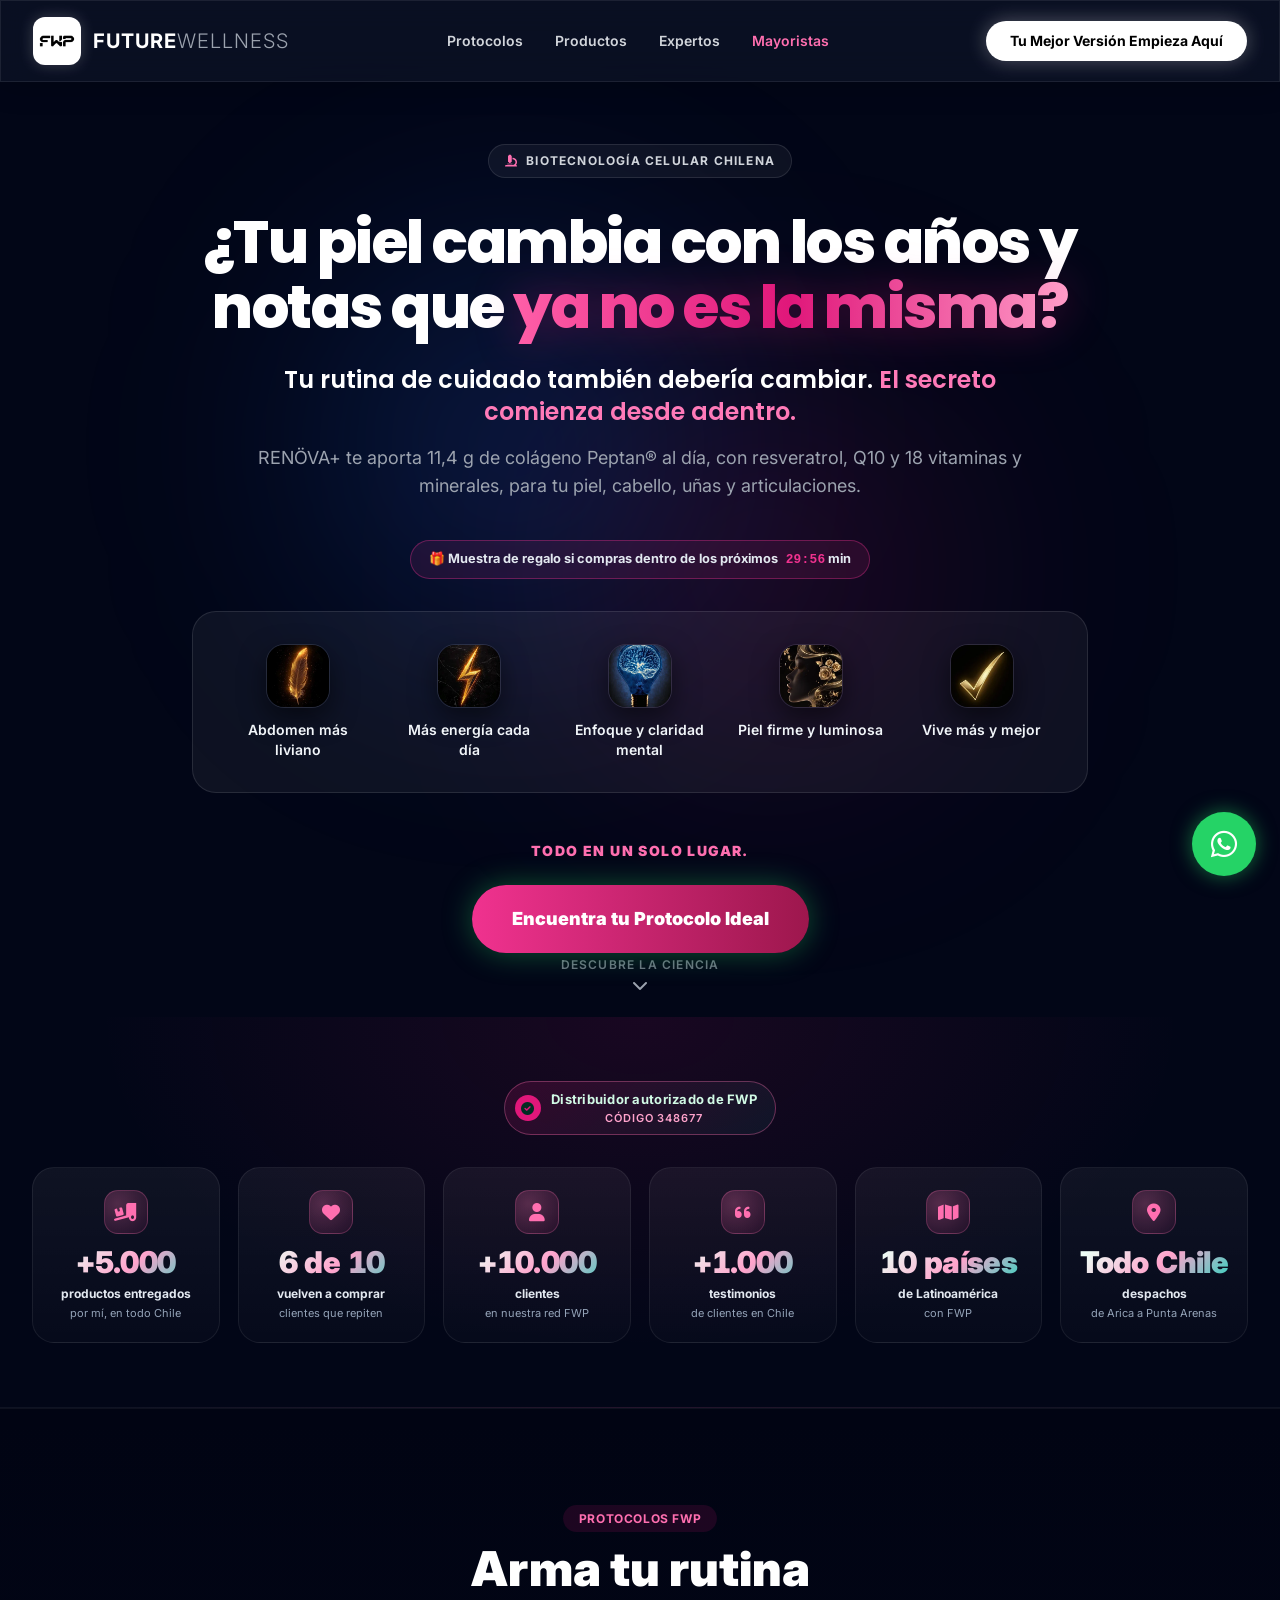
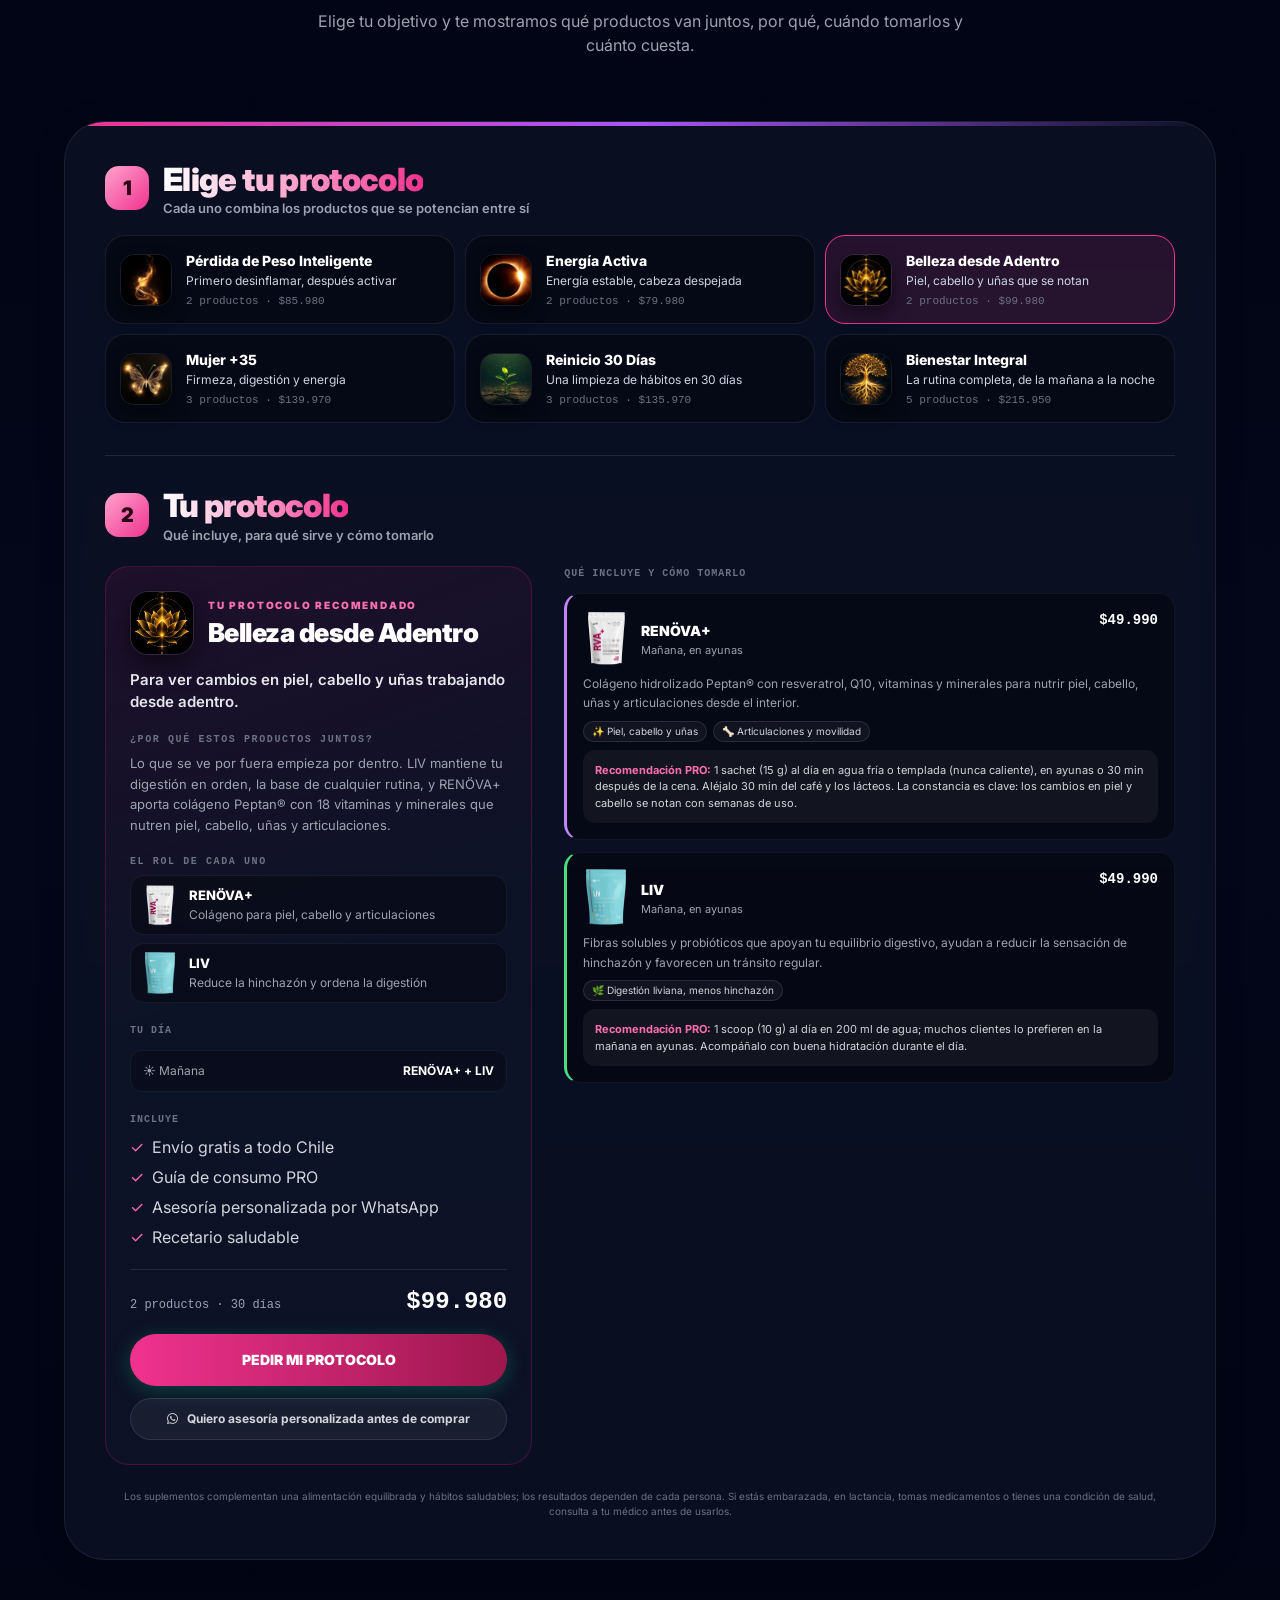
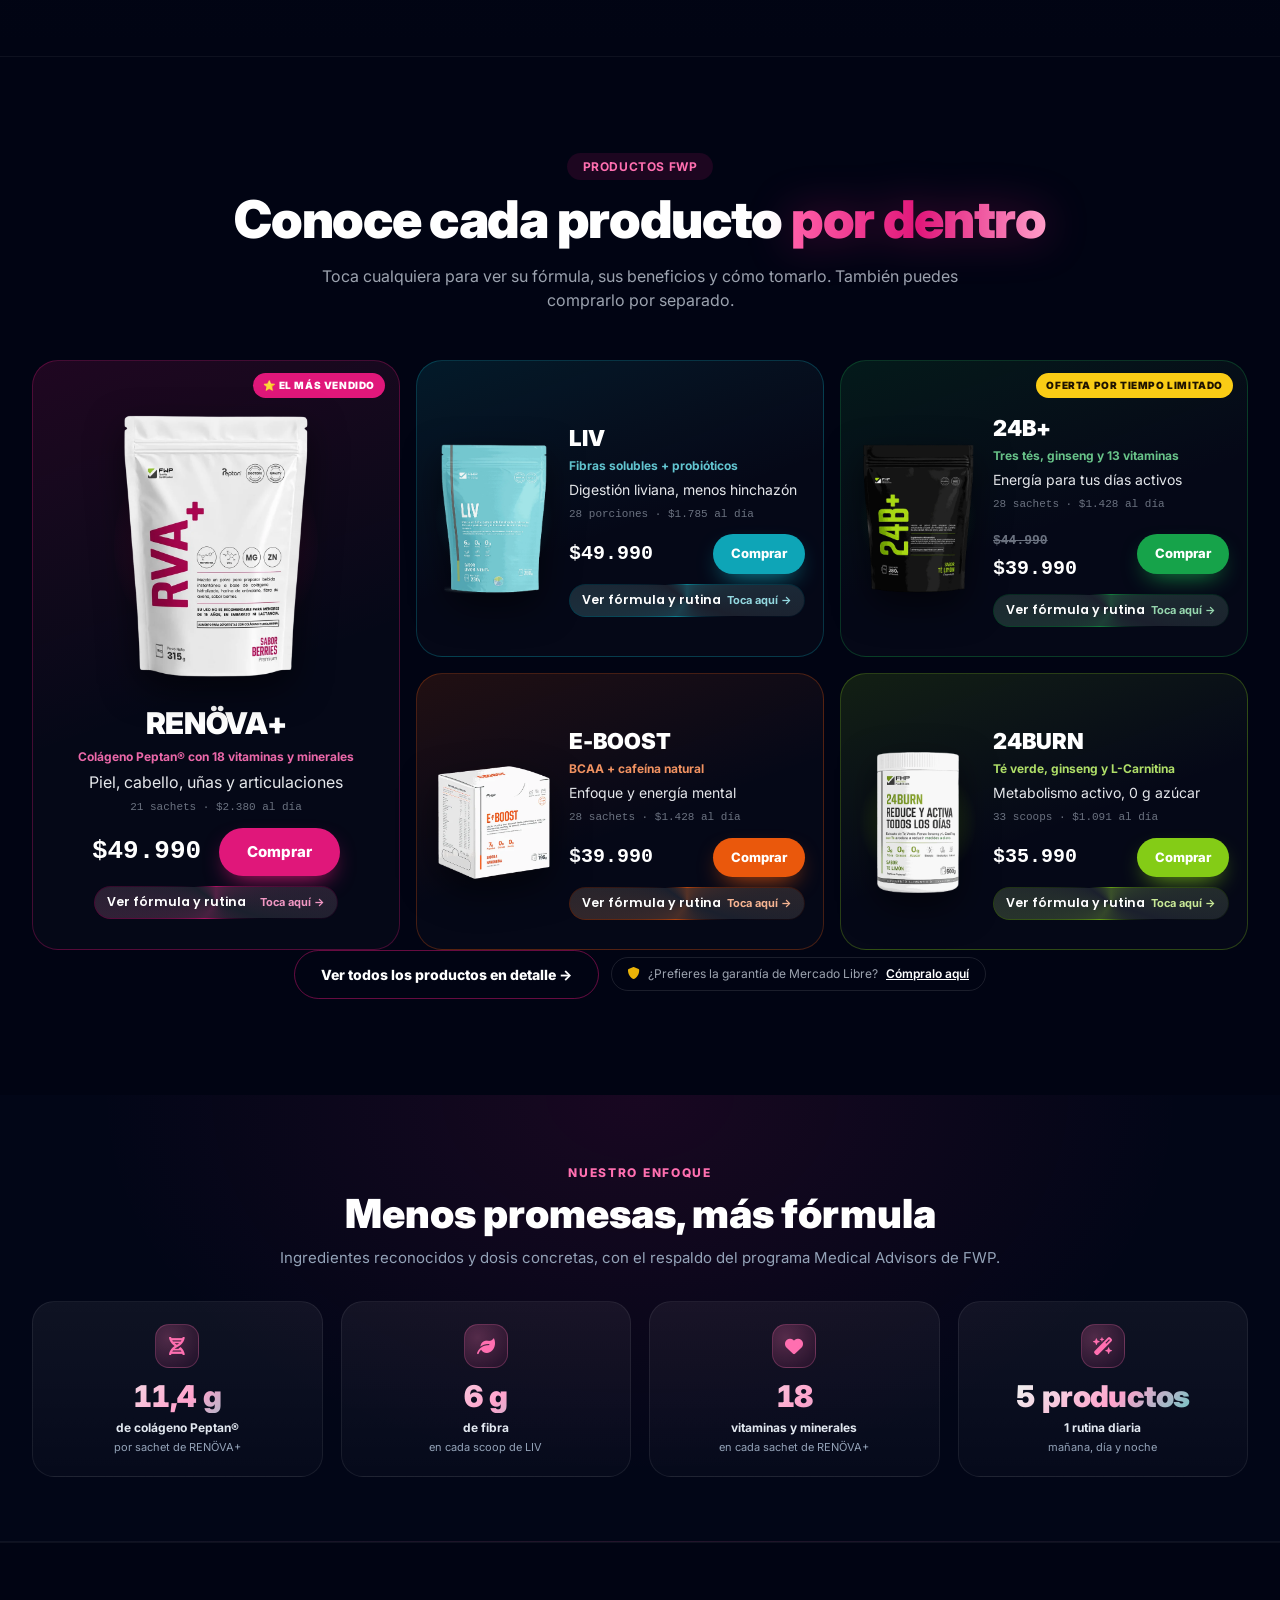
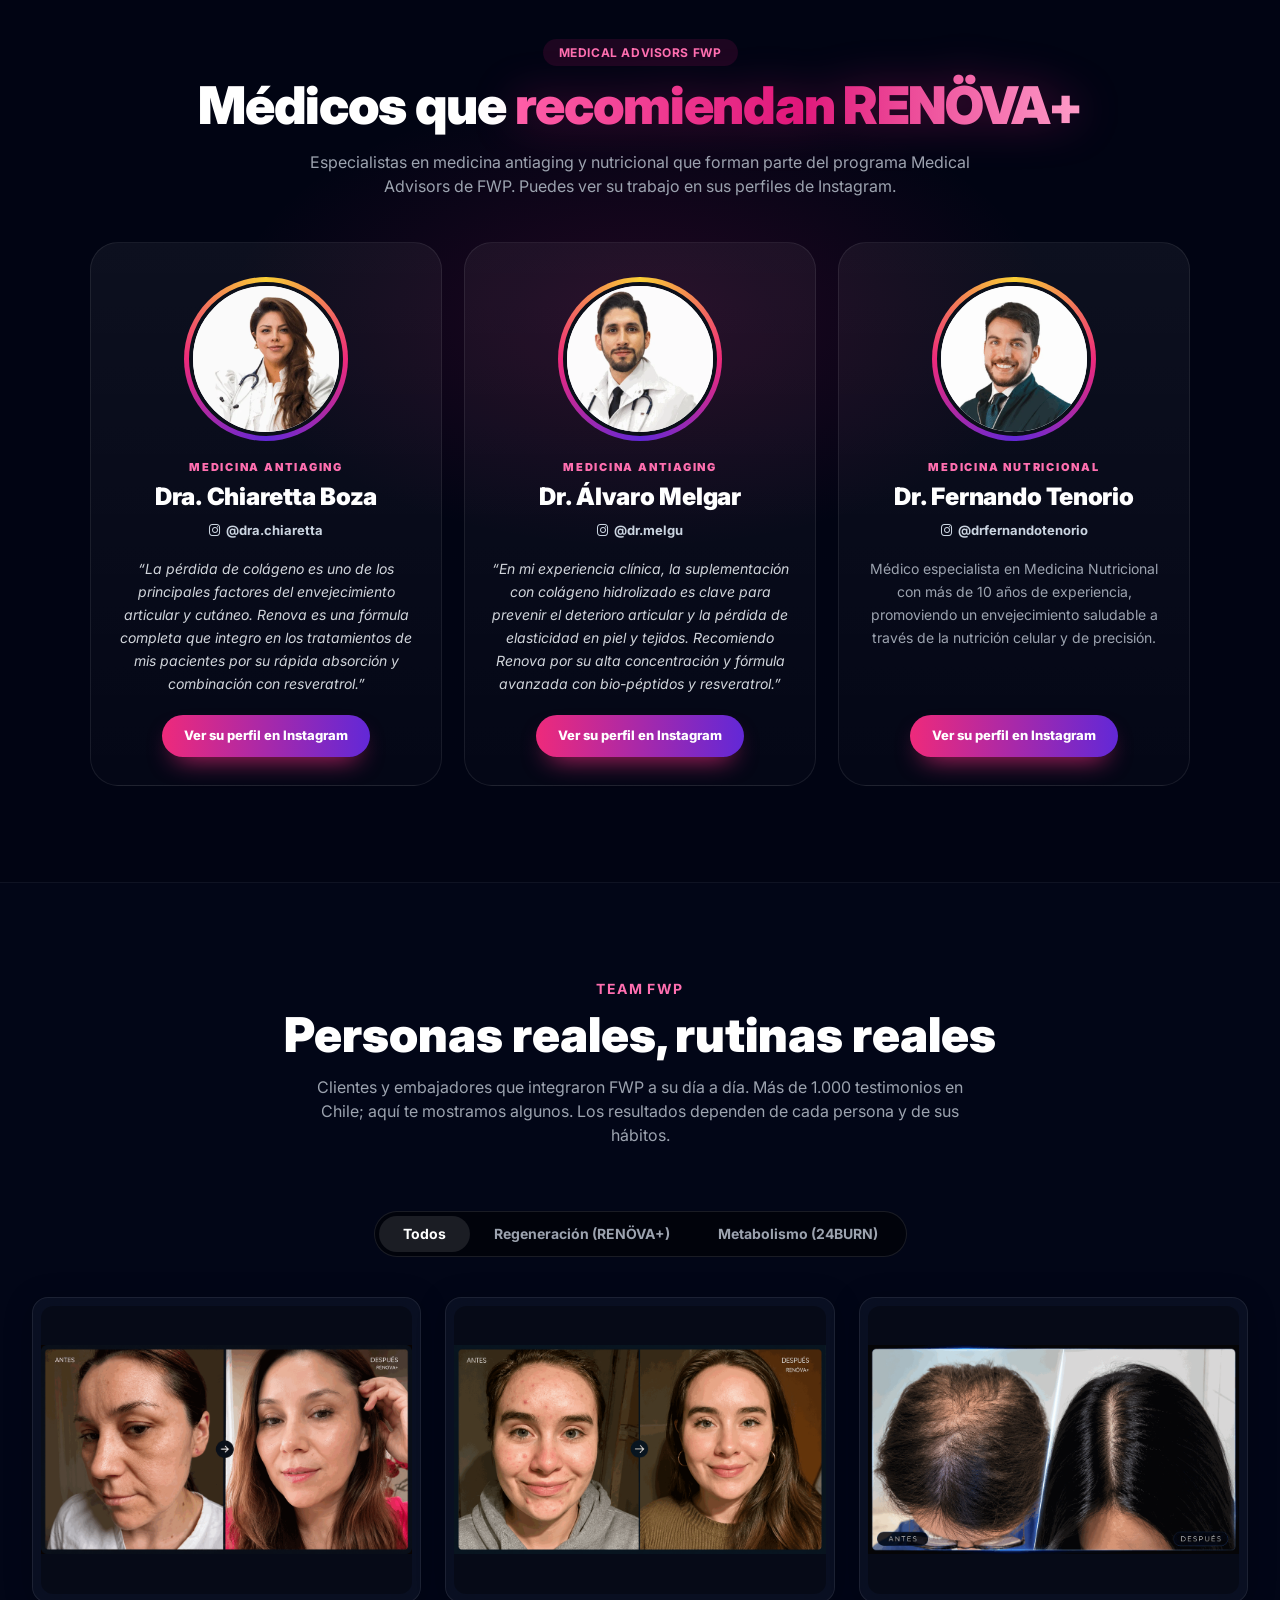
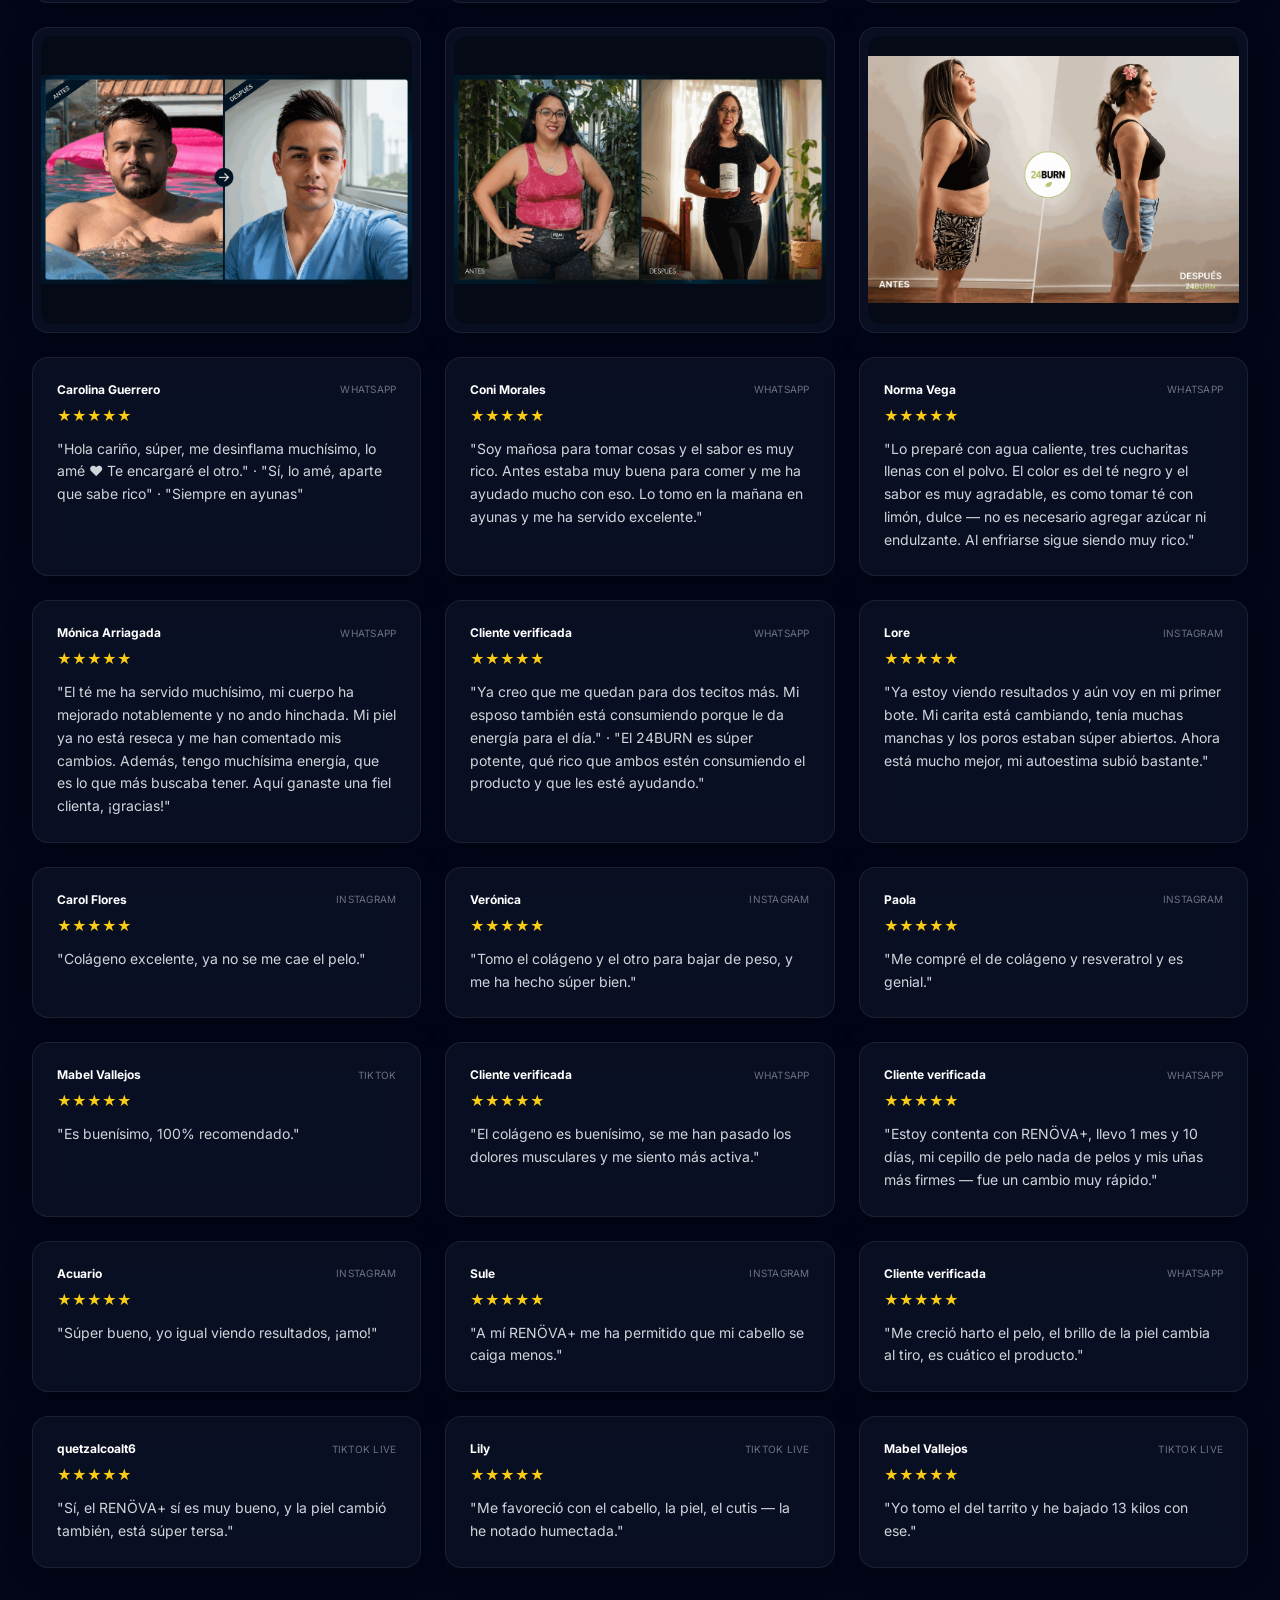
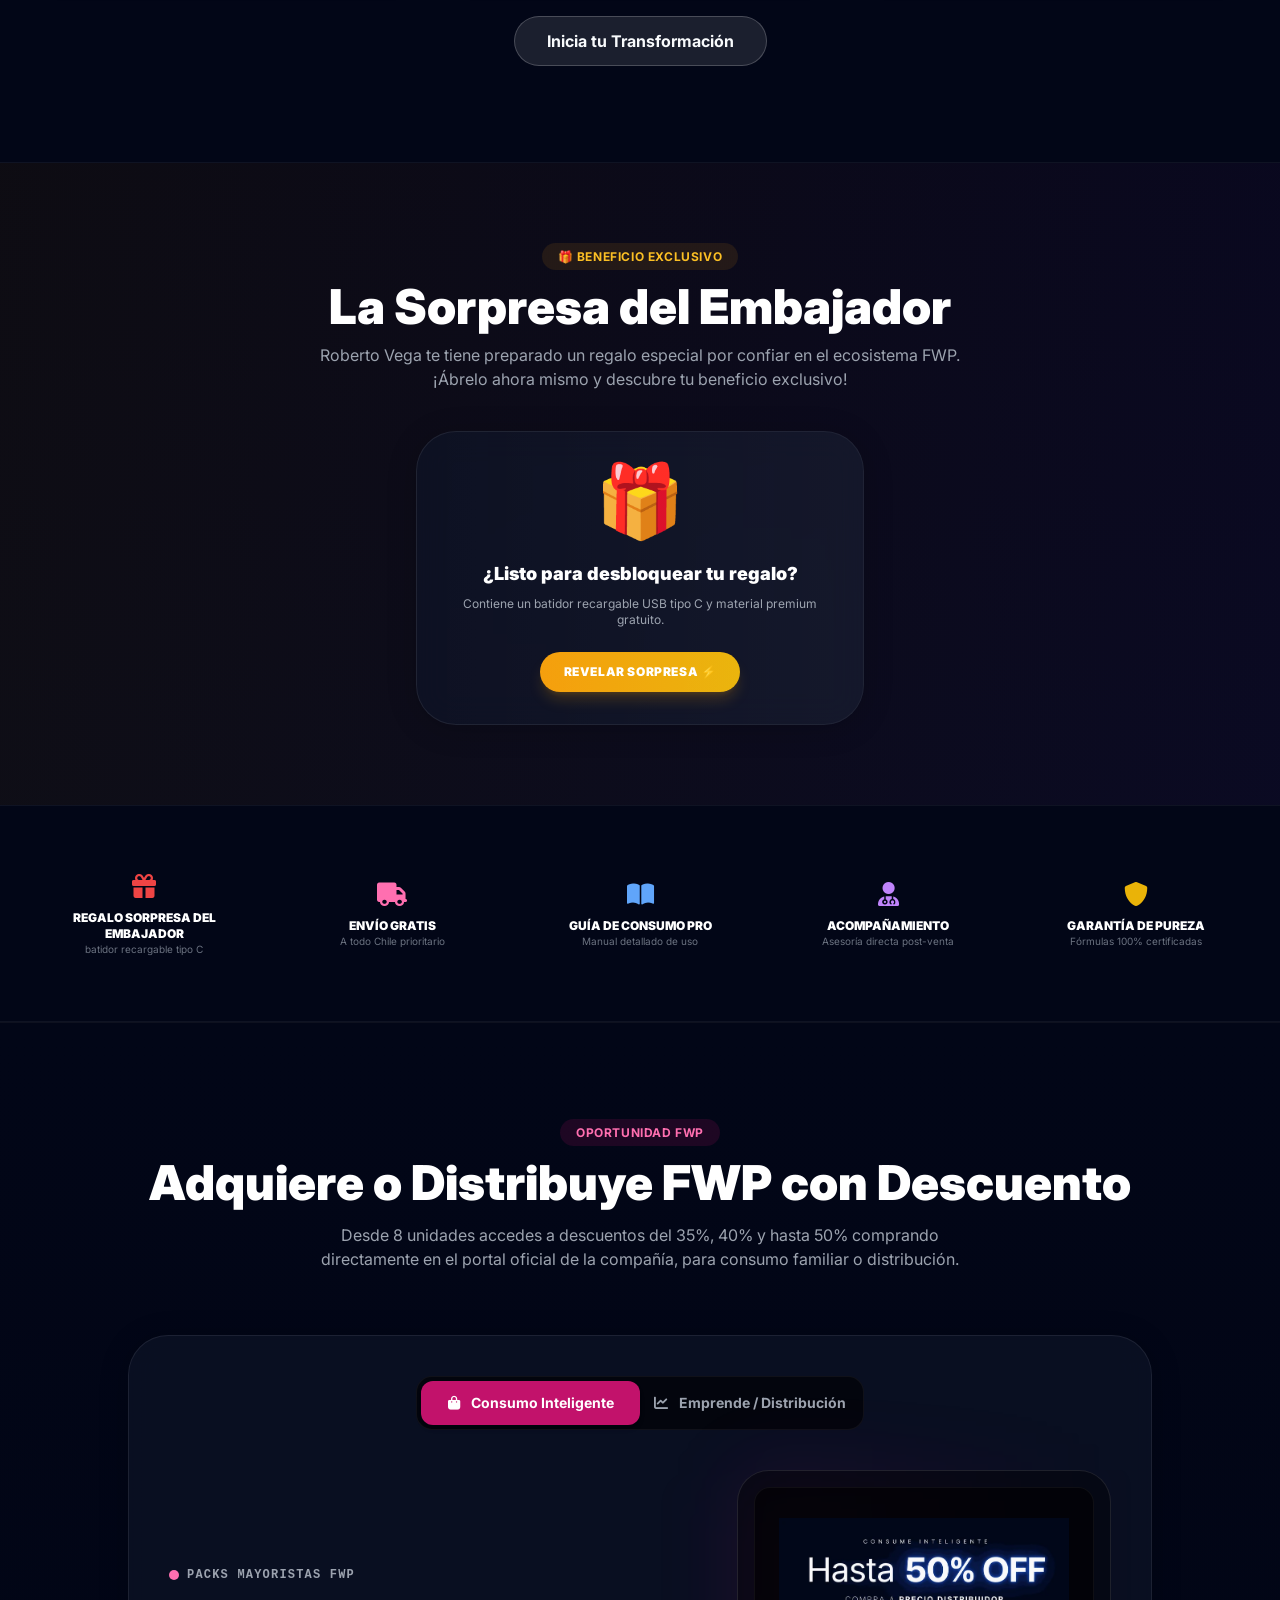
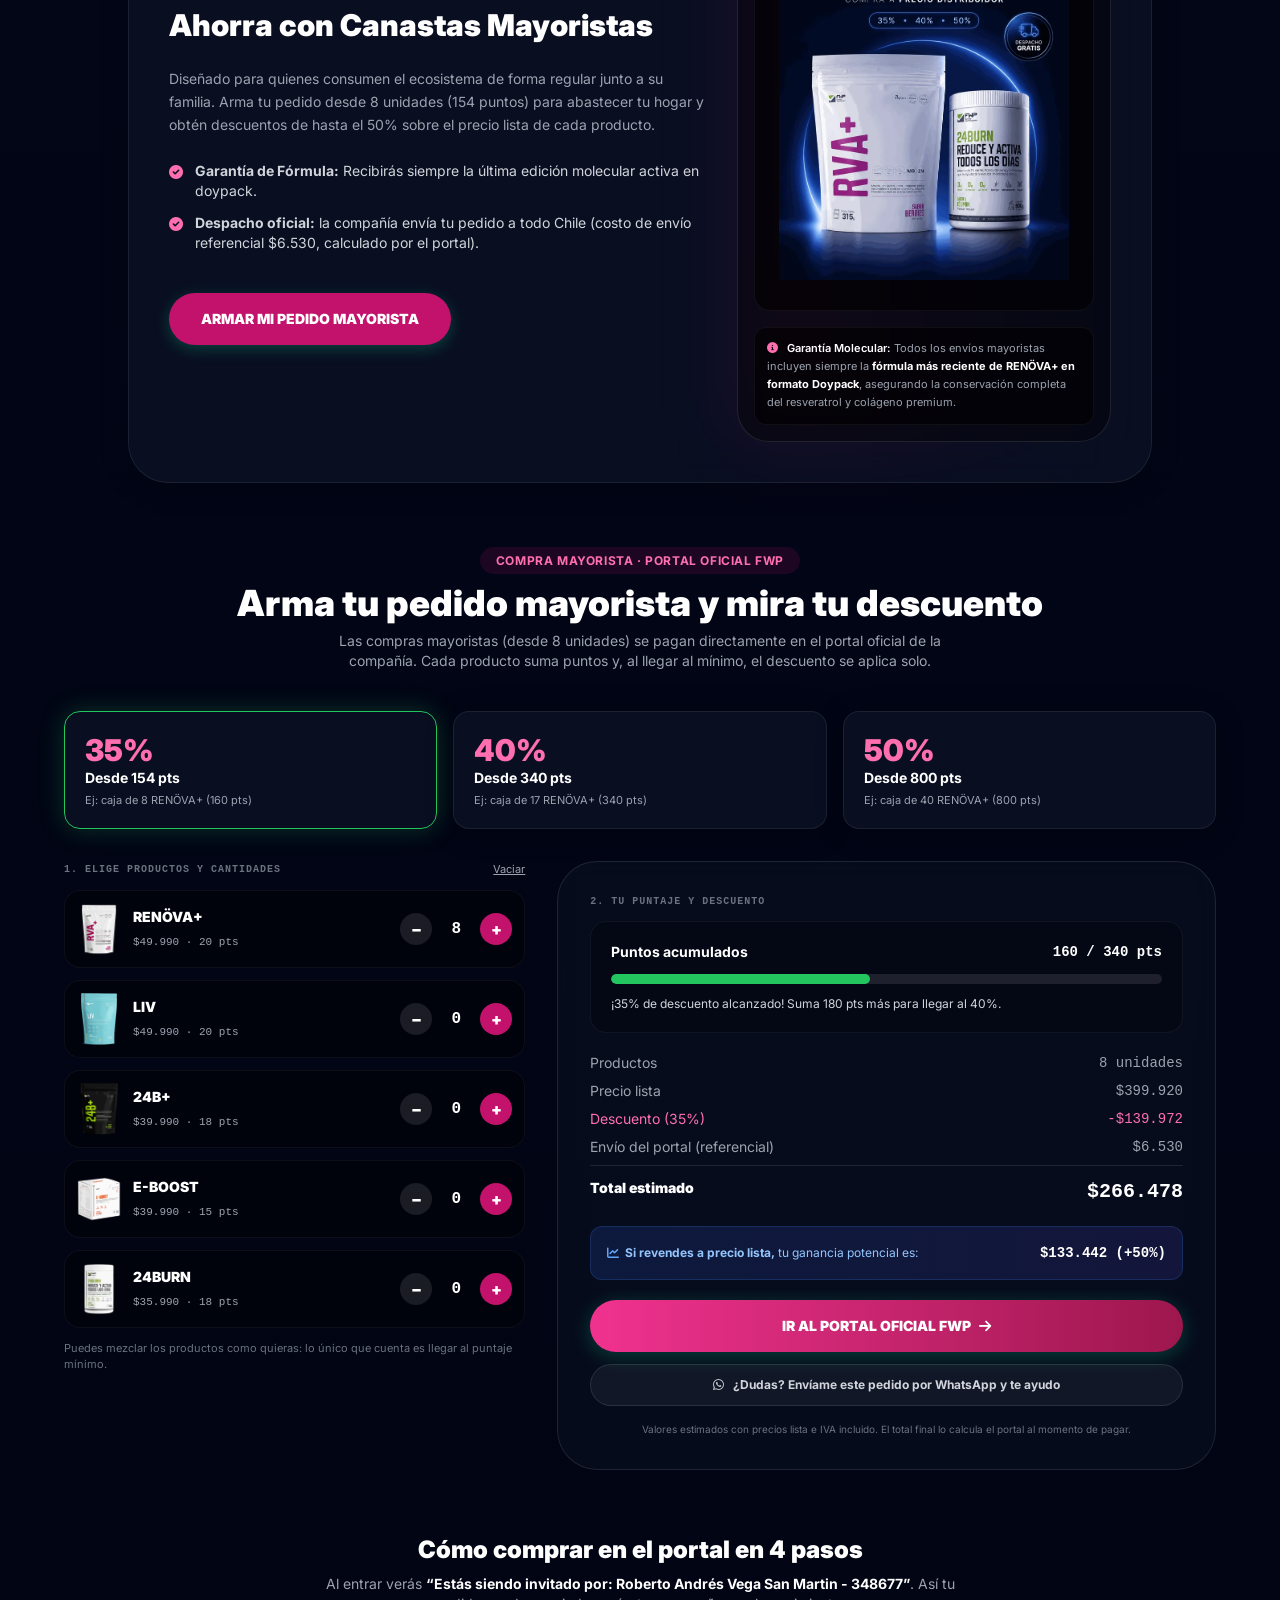
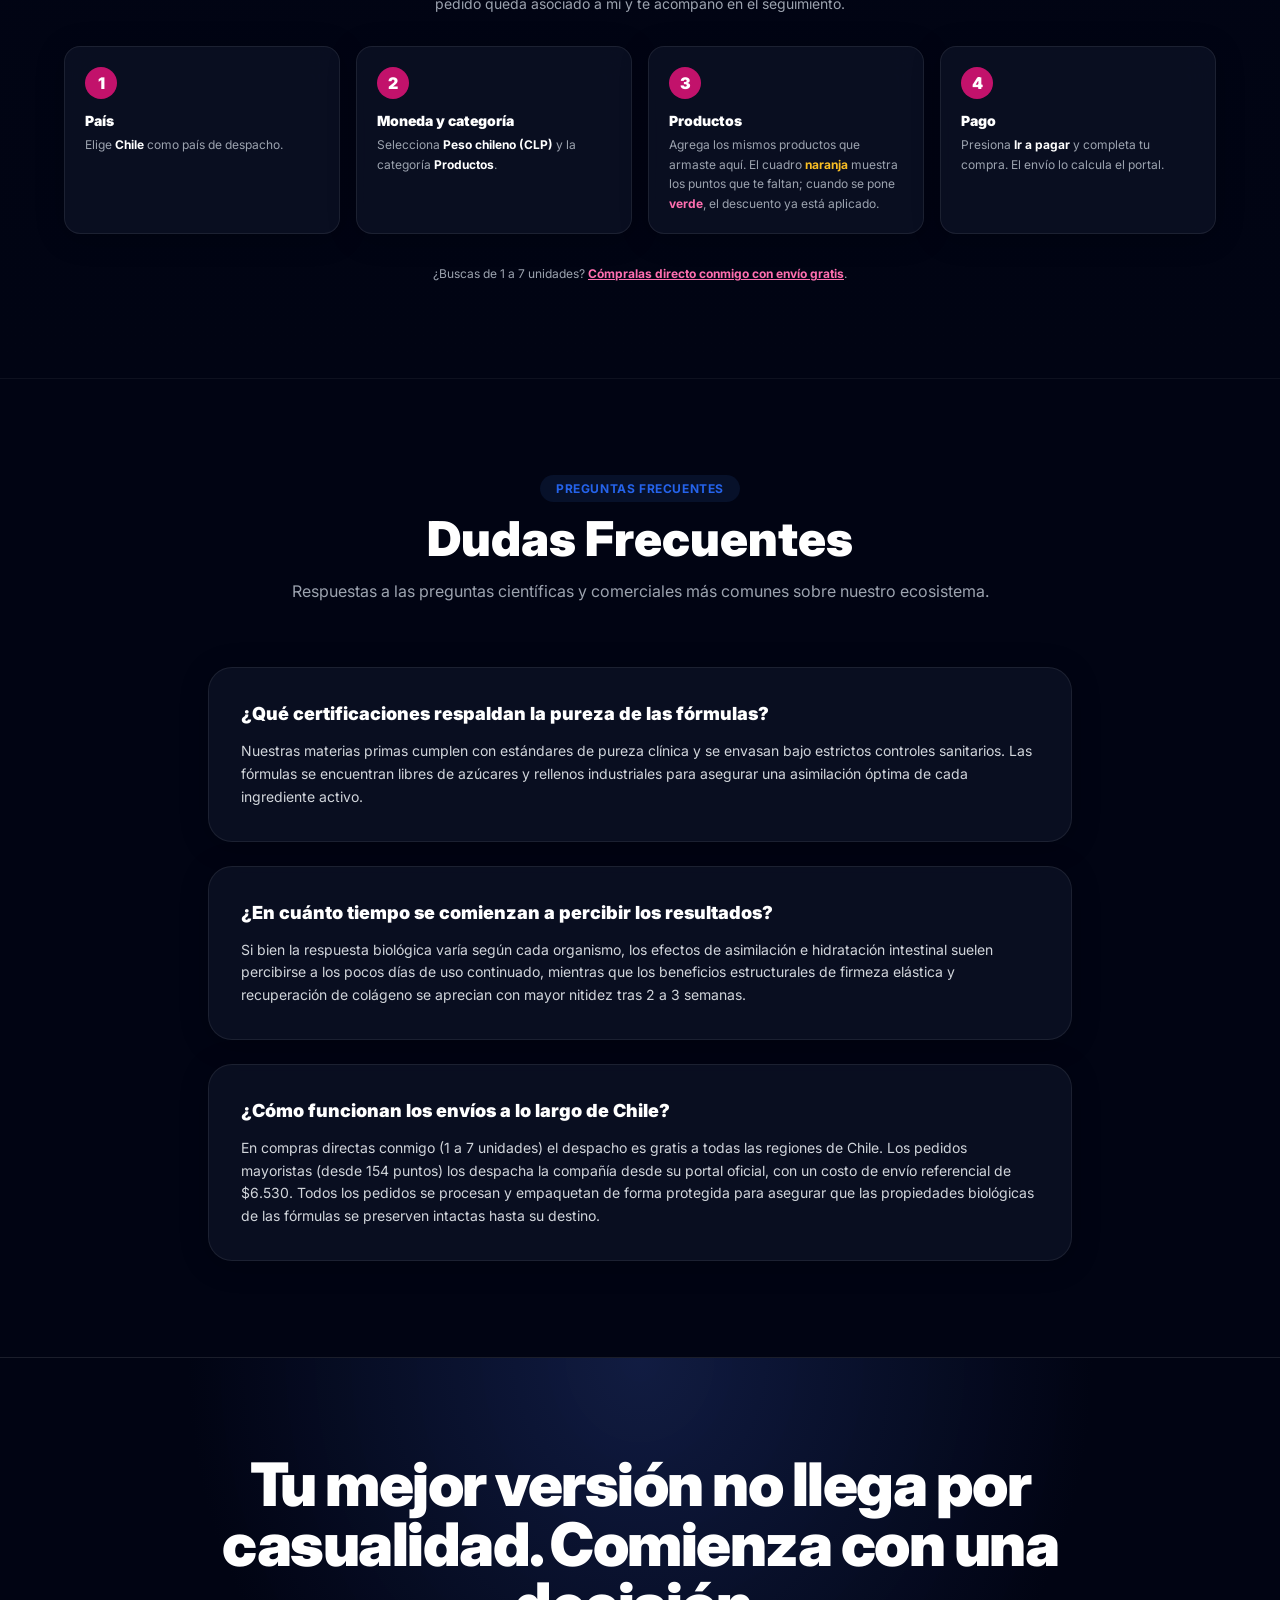
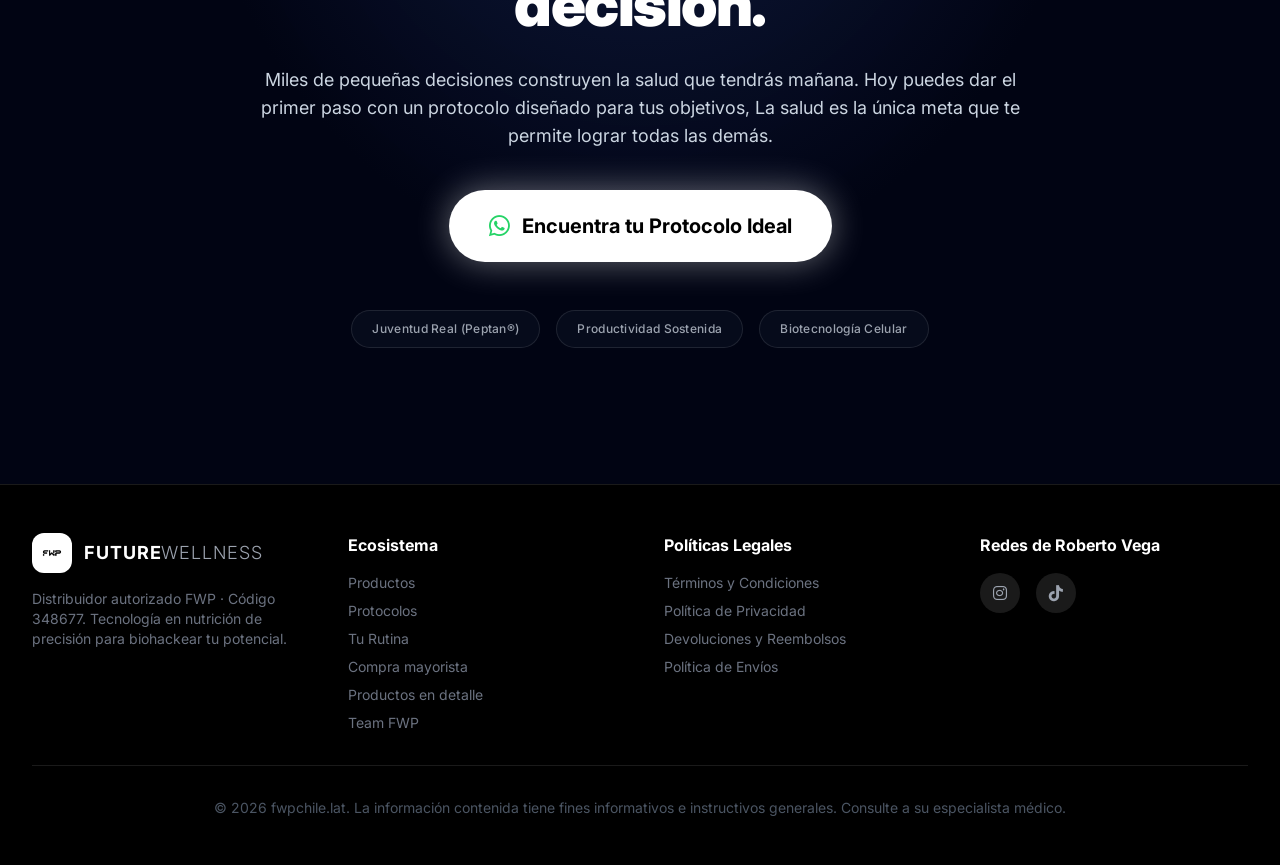
==== commit 00daa6fc: "Add files via upload" ====
--- a/Index.html
+++ b/Index.html
@@ -40,16 +40,16 @@
     <meta name="msapplication-TileImage" content="MOCKUP%20Productos/LOGO_FWP%20NEGRO.png">
     
     <!-- Tailwind CSS & FontAwesome -->
-    <script src="assets/js/config.js?v=20261125j"></script>
-    <script src="assets/js/analytics.js?v=20261125j" defer></script>
-    <script src="assets/js/helpers.js?v=20261125j" defer></script>
-    <script src="assets/js/whatsapp.js?v=20261125j" defer></script>
-    <link href="assets/css/fontawesome-fwp.css?v=20261125j" rel="stylesheet">
+    <script src="assets/js/config.js?v=20261125l"></script>
+    <script src="assets/js/analytics.js?v=20261125l" defer></script>
+    <script src="assets/js/helpers.js?v=20261125l" defer></script>
+    <script src="assets/js/whatsapp.js?v=20261125l" defer></script>
+    <link href="assets/css/fontawesome-fwp.css?v=20261125l" rel="stylesheet">
     <link href="https://fonts.googleapis.com/css2?family=Inter:wght@300;400;600;700;800;900&family=Poppins:wght@600;700;800&display=swap" rel="stylesheet">
     
     
 
-    <link rel="stylesheet" href="assets/css/site.css?v=20261125j">
+    <link rel="stylesheet" href="assets/css/site.css?v=20261125l">
 </head>
 <body class="theme-rva antialiased selection:bg-fwp-green selection:text-black bg-fwp-darker">
 
@@ -252,8 +252,8 @@
         <div class="max-w-7xl mx-auto px-4 sm:px-6 lg:px-8 relative z-10">
             <div class="text-center mb-12 reveal">
                 <span class="text-xs font-bold text-fwp-green bg-fwp-green/10 px-4 py-1.5 rounded-full uppercase tracking-wider">Productos FWP</span>
-                <h2 class="sec-title mt-4 mb-4">¿Prefieres un solo producto?</h2>
-                <p class="text-gray-400 max-w-2xl mx-auto text-sm md:text-base">Cada uno se puede comprar por separado. Toca el producto para ver qué lleva, lo mejor de su fórmula y cómo tomarlo.</p>
+                <h2 class="sec-title mt-4 mb-4">Conoce cada producto <span class="title-shine rva">por dentro</span></h2>
+                <p class="text-gray-400 max-w-2xl mx-auto text-sm md:text-base">Toca cualquiera para ver su fórmula, sus beneficios y cómo tomarlo. También puedes comprarlo por separado.</p>
             </div>
             <div class="pgrid reveal">
                 <article class="pcard pc-feat" style="--c:#e0177a">
@@ -268,7 +268,7 @@
                             <span class="pc-price">$49.990</span>
                             <button type="button" class="pc-buy" data-buy-items="renova" data-buy-label="RENÖVA+ x1">Comprar</button>
                         </div>
-                        <a href="productos.html#renova" class="pc-more">Ver qué lleva y cómo tomarlo →</a>
+                        <a href="productos.html#renova" class="pc-more">Ver fórmula y rutina <span>Toca aquí →</span></a>
                     </div>
                 </article>
                 <article class="pcard" style="--c:#0ea5b7">
@@ -283,7 +283,7 @@
                             <span class="pc-price">$49.990</span>
                             <button type="button" class="pc-buy" data-buy-items="liv" data-buy-label="LIV x1">Comprar</button>
                         </div>
-                        <a href="productos.html#liv" class="pc-more">Ver qué lleva y cómo tomarlo →</a>
+                        <a href="productos.html#liv" class="pc-more">Ver fórmula y rutina <span>Toca aquí →</span></a>
                     </div>
                 </article>
                 <article class="pcard" style="--c:#16a34a">
@@ -298,7 +298,7 @@
                             <span class="pc-price"><s>$44.990</s> $39.990</span>
                             <button type="button" class="pc-buy" data-buy-items="24b" data-buy-label="24B+ x1">Comprar</button>
                         </div>
-                        <a href="productos.html#24b" class="pc-more">Ver qué lleva y cómo tomarlo →</a>
+                        <a href="productos.html#24b" class="pc-more">Ver fórmula y rutina <span>Toca aquí →</span></a>
                     </div>
                 </article>
                 <article class="pcard" style="--c:#ea580c">
@@ -313,7 +313,7 @@
                             <span class="pc-price">$39.990</span>
                             <button type="button" class="pc-buy" data-buy-items="eboost" data-buy-label="E-BOOST x1">Comprar</button>
                         </div>
-                        <a href="productos.html#eboost" class="pc-more">Ver qué lleva y cómo tomarlo →</a>
+                        <a href="productos.html#eboost" class="pc-more">Ver fórmula y rutina <span>Toca aquí →</span></a>
                     </div>
                 </article>
                 <article class="pcard" style="--c:#84cc16">
@@ -328,7 +328,7 @@
                             <span class="pc-price">$35.990</span>
                             <button type="button" class="pc-buy" data-buy-items="24burn" data-buy-label="24BURN x1">Comprar</button>
                         </div>
-                        <a href="productos.html#24burn" class="pc-more">Ver qué lleva y cómo tomarlo →</a>
+                        <a href="productos.html#24burn" class="pc-more">Ver fórmula y rutina <span>Toca aquí →</span></a>
                     </div>
                 </article>
             </div>
@@ -990,10 +990,10 @@
         <i class="fab fa-whatsapp"></i>
     </a>
 
-    <script src="assets/js/index.js?v=20261125j" defer></script>
-    <script src="assets/js/terms.js?v=20261125j" defer></script>
-    <script src="assets/js/checkout.js?v=20261125j" defer></script>
-    <script src="assets/js/hero-particles.js?v=20261125j" defer></script>
-    <script src="assets/js/cycle-countdown.js?v=20261125j" defer></script>
+    <script src="assets/js/index.js?v=20261125l" defer></script>
+    <script src="assets/js/terms.js?v=20261125l" defer></script>
+    <script src="assets/js/checkout.js?v=20261125l" defer></script>
+    <script src="assets/js/hero-particles.js?v=20261125l" defer></script>
+    <script src="assets/js/cycle-countdown.js?v=20261125l" defer></script>
 </body>
 </html>
--- a/assets/css/site.css
+++ b/assets/css/site.css
@@ -201,3 +201,22 @@
 .doc-grid{margin-top:44px}.doc-card blockquote.doc-bio{font-style:normal;color:#9ca3af}
 .pcard{padding-top:40px}.pc-feat{padding-top:44px}
 .pc-tag{top:12px;right:14px}
+/* Botón "Ver fórmula y rutina" con borde de luz giratorio */
+@property --pa{syntax:'<angle>';inherits:false;initial-value:0deg}
+@keyframes pcRot{to{--pa:360deg}}
+.pc-more{display:flex;align-items:center;justify-content:space-between;gap:6px;margin-top:10px;padding:6px 12px;border-radius:999px;font-size:12px;font-weight:700;color:#e5e7eb;text-decoration:none;white-space:nowrap;overflow:hidden;border:1.5px solid transparent;background:linear-gradient(#0b0f1a,#0b0f1a) padding-box,conic-gradient(from var(--pa),var(--c),transparent 30%,var(--c) 60%,transparent 85%,var(--c)) border-box;animation:pcRot 3.2s linear infinite;transition:color .2s}
+.pc-more span{font-size:11px;font-weight:800;color:color-mix(in srgb,var(--c) 70%,#fff)}
+.pc-more:hover{color:#fff}
+.pc-feat .pc-more{display:inline-flex;gap:14px}
+@media (prefers-reduced-motion:reduce){.pc-more{animation:none}}
+/* Barra final: texto de la versión A sobre el fondo vidrio de la versión C */
+.pc-more{font-family:Poppins,Inter,sans-serif;font-weight:600;font-size:12.5px;color:#fff;background:linear-gradient(rgba(255,255,255,.07),rgba(255,255,255,.07)) padding-box,conic-gradient(from var(--pa),var(--c),transparent 30%,var(--c) 60%,transparent 85%,var(--c)) border-box;-webkit-backdrop-filter:blur(6px);backdrop-filter:blur(6px)}
+.pc-more span{color:#fff;font-weight:700;opacity:.9}
+@media(max-width:420px){.pc-more{font-size:11.5px;padding:6px 10px}.pc-more span{font-size:10px}}.pc-body{min-width:0}.pc-more{max-width:100%}
+/* Barra más suave: el color solo en el borde fino, fondo vidrio claro neutro */
+.pc-more{border-width:1px;background:linear-gradient(rgba(255,255,255,.08),rgba(255,255,255,.08)) padding-box,linear-gradient(#0d1220,#0d1220) padding-box,conic-gradient(from var(--pa),color-mix(in srgb,var(--c) 70%,transparent),transparent 30%,color-mix(in srgb,var(--c) 70%,transparent) 60%,transparent 85%,color-mix(in srgb,var(--c) 70%,transparent)) border-box;color:rgba(255,255,255,.88)}
+.pc-more span{color:color-mix(in srgb,var(--c) 45%,#fff);opacity:1}
+.pc-more:hover{background:linear-gradient(rgba(255,255,255,.13),rgba(255,255,255,.13)) padding-box,linear-gradient(#0d1220,#0d1220) padding-box,conic-gradient(from var(--pa),var(--c),transparent 30%,var(--c) 60%,transparent 85%,var(--c)) border-box}
+/* Barra metalizada translúcida: brillo interior suave + borde de luz */
+.pc-more{background:linear-gradient(rgba(255,255,255,.06),rgba(255,255,255,.06)) padding-box,conic-gradient(from var(--pa),color-mix(in srgb,var(--c) 28%,transparent),transparent 30%,color-mix(in srgb,var(--c) 22%,transparent) 60%,transparent 85%,color-mix(in srgb,var(--c) 28%,transparent)) padding-box,linear-gradient(#0d1220,#0d1220) padding-box,conic-gradient(from var(--pa),color-mix(in srgb,var(--c) 75%,transparent),transparent 30%,color-mix(in srgb,var(--c) 75%,transparent) 60%,transparent 85%,color-mix(in srgb,var(--c) 75%,transparent)) border-box;color:#fff}
+.pc-more:hover{background:linear-gradient(rgba(255,255,255,.1),rgba(255,255,255,.1)) padding-box,conic-gradient(from var(--pa),color-mix(in srgb,var(--c) 40%,transparent),transparent 30%,color-mix(in srgb,var(--c) 35%,transparent) 60%,transparent 85%,color-mix(in srgb,var(--c) 40%,transparent)) padding-box,linear-gradient(#0d1220,#0d1220) padding-box,conic-gradient(from var(--pa),var(--c),transparent 30%,var(--c) 60%,transparent 85%,var(--c)) border-box}
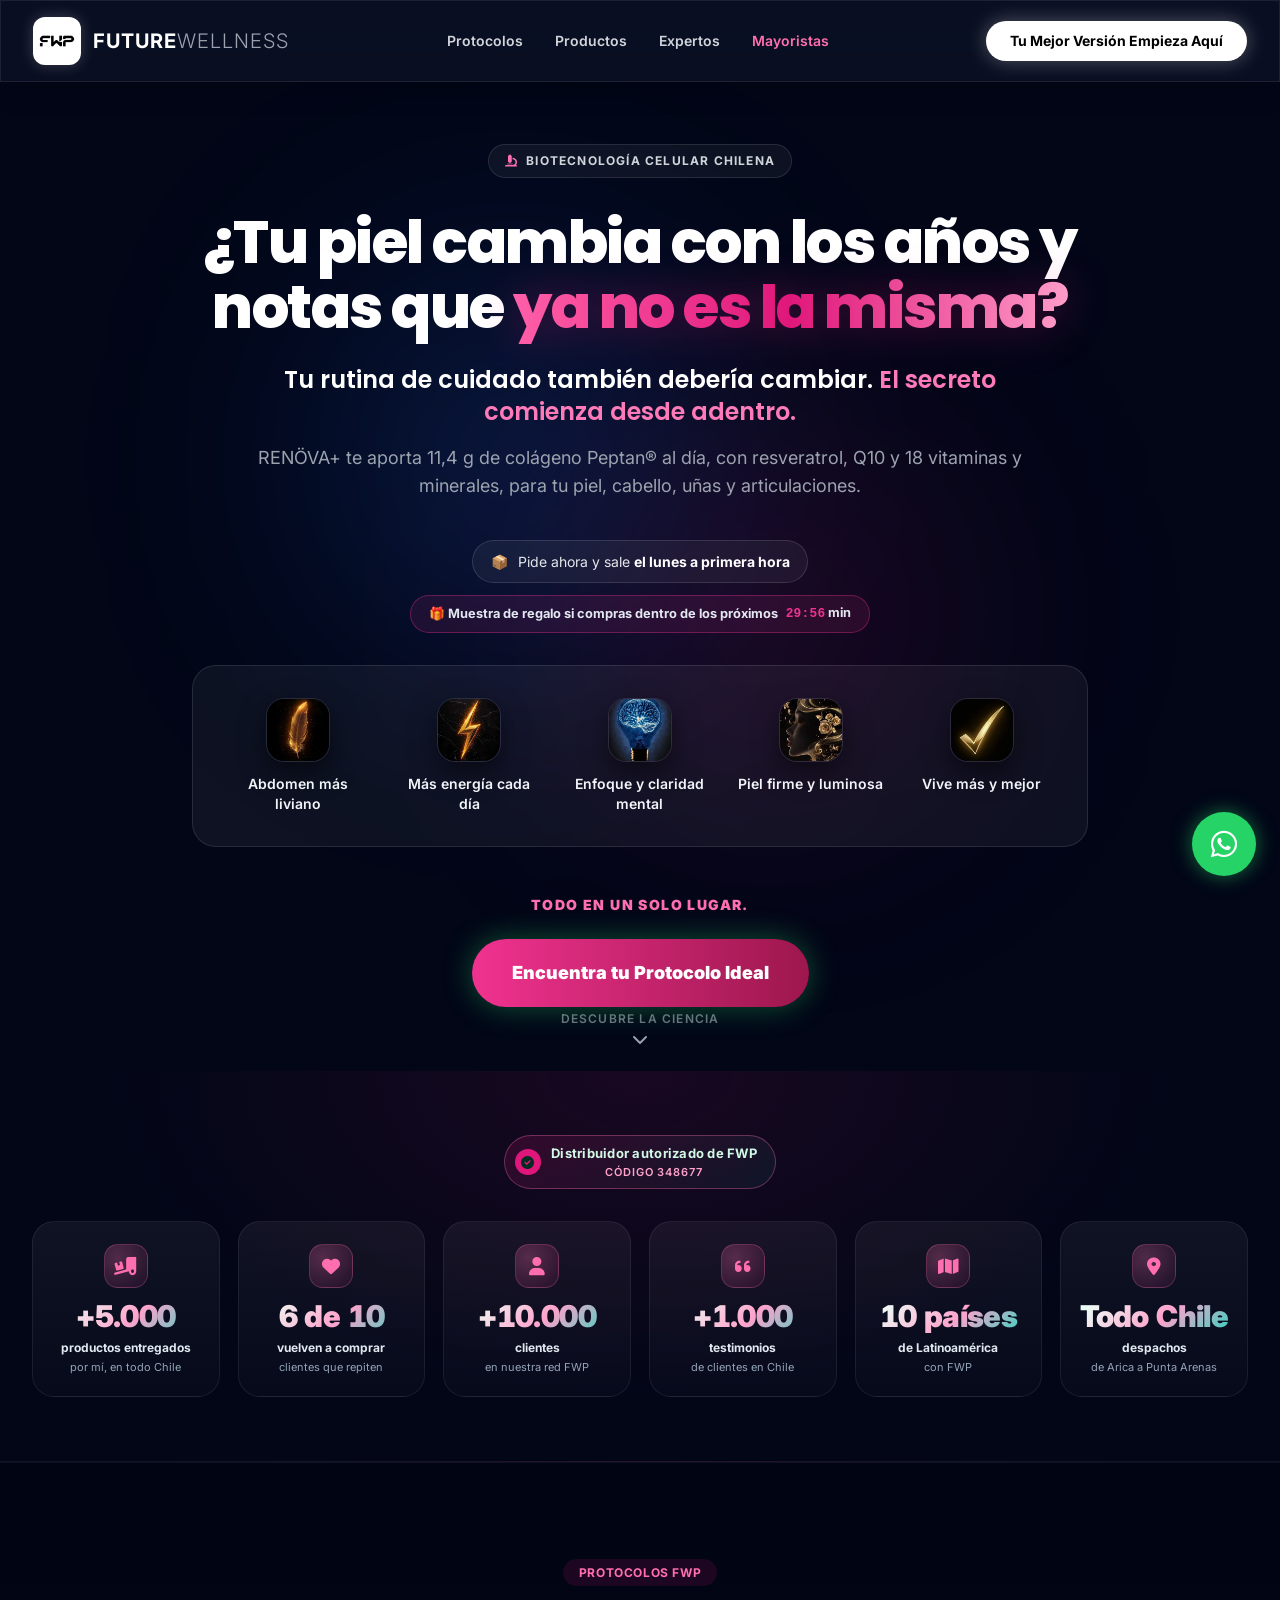
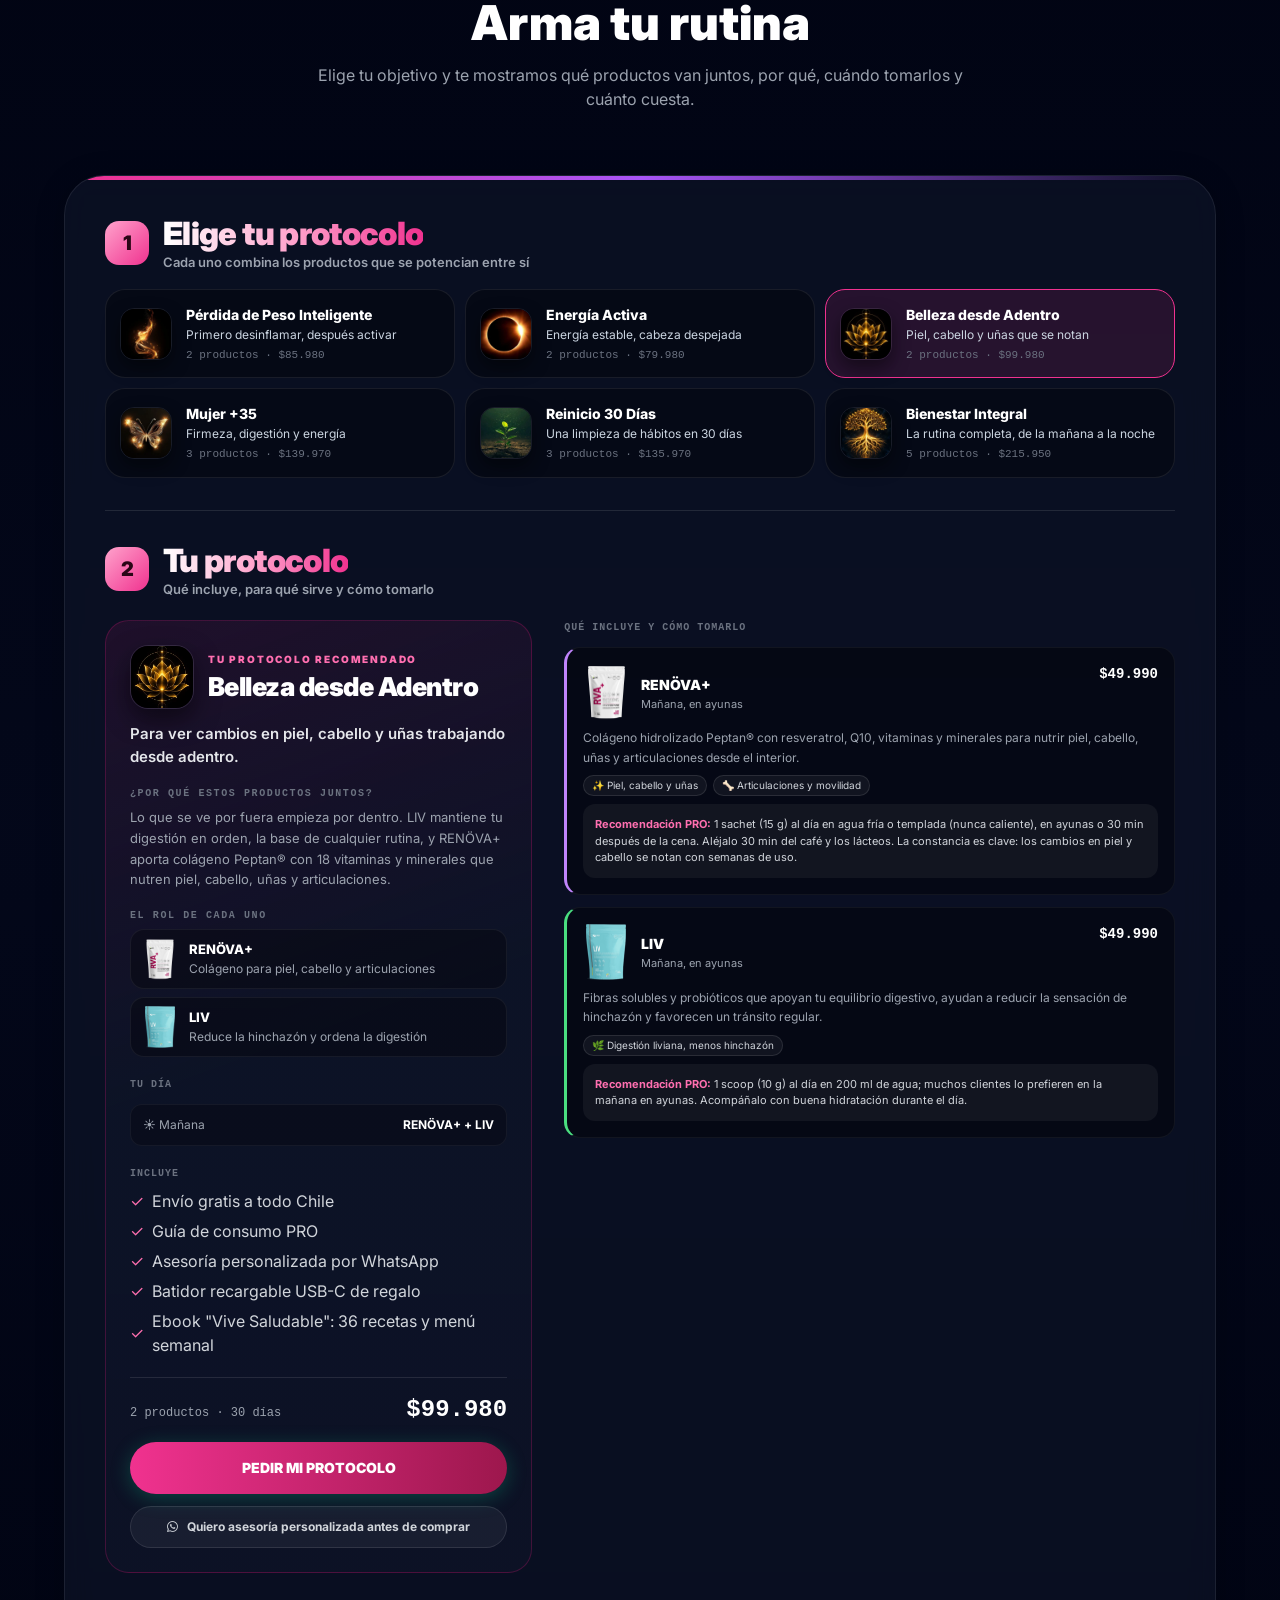
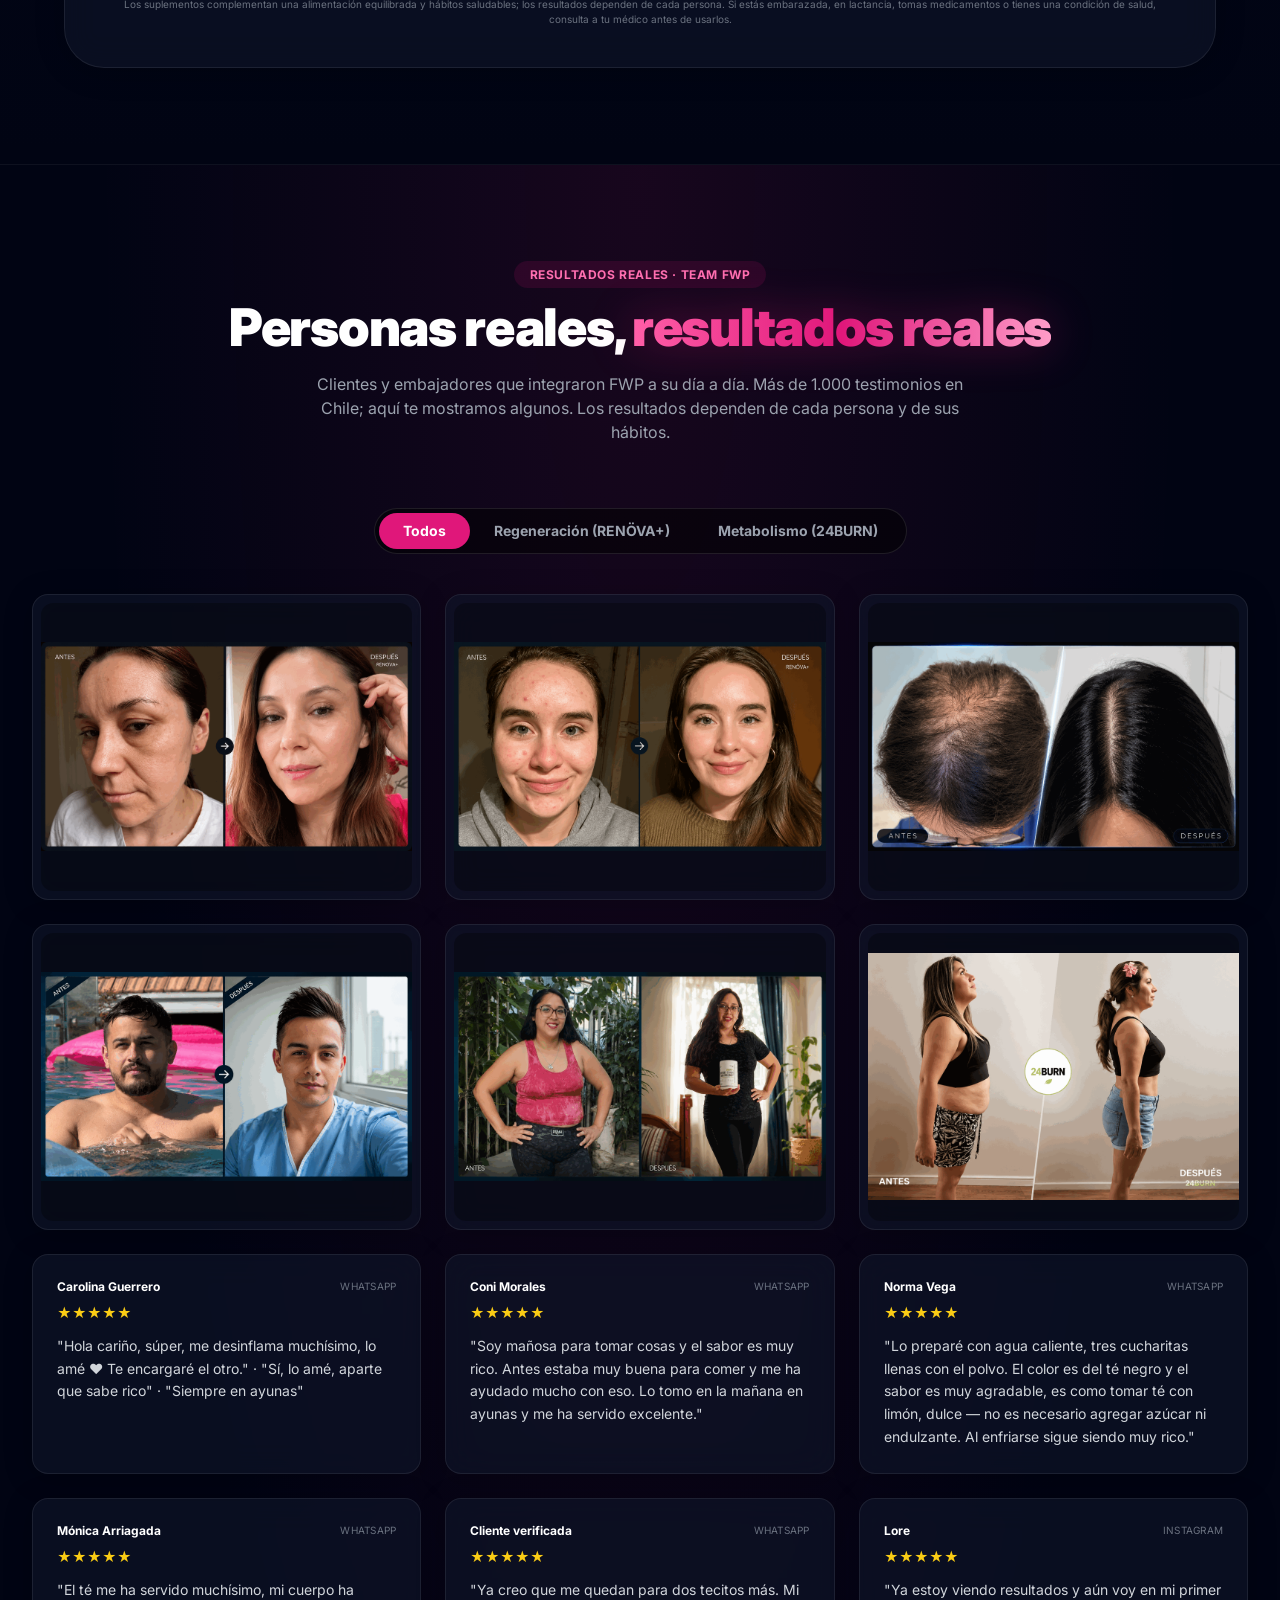
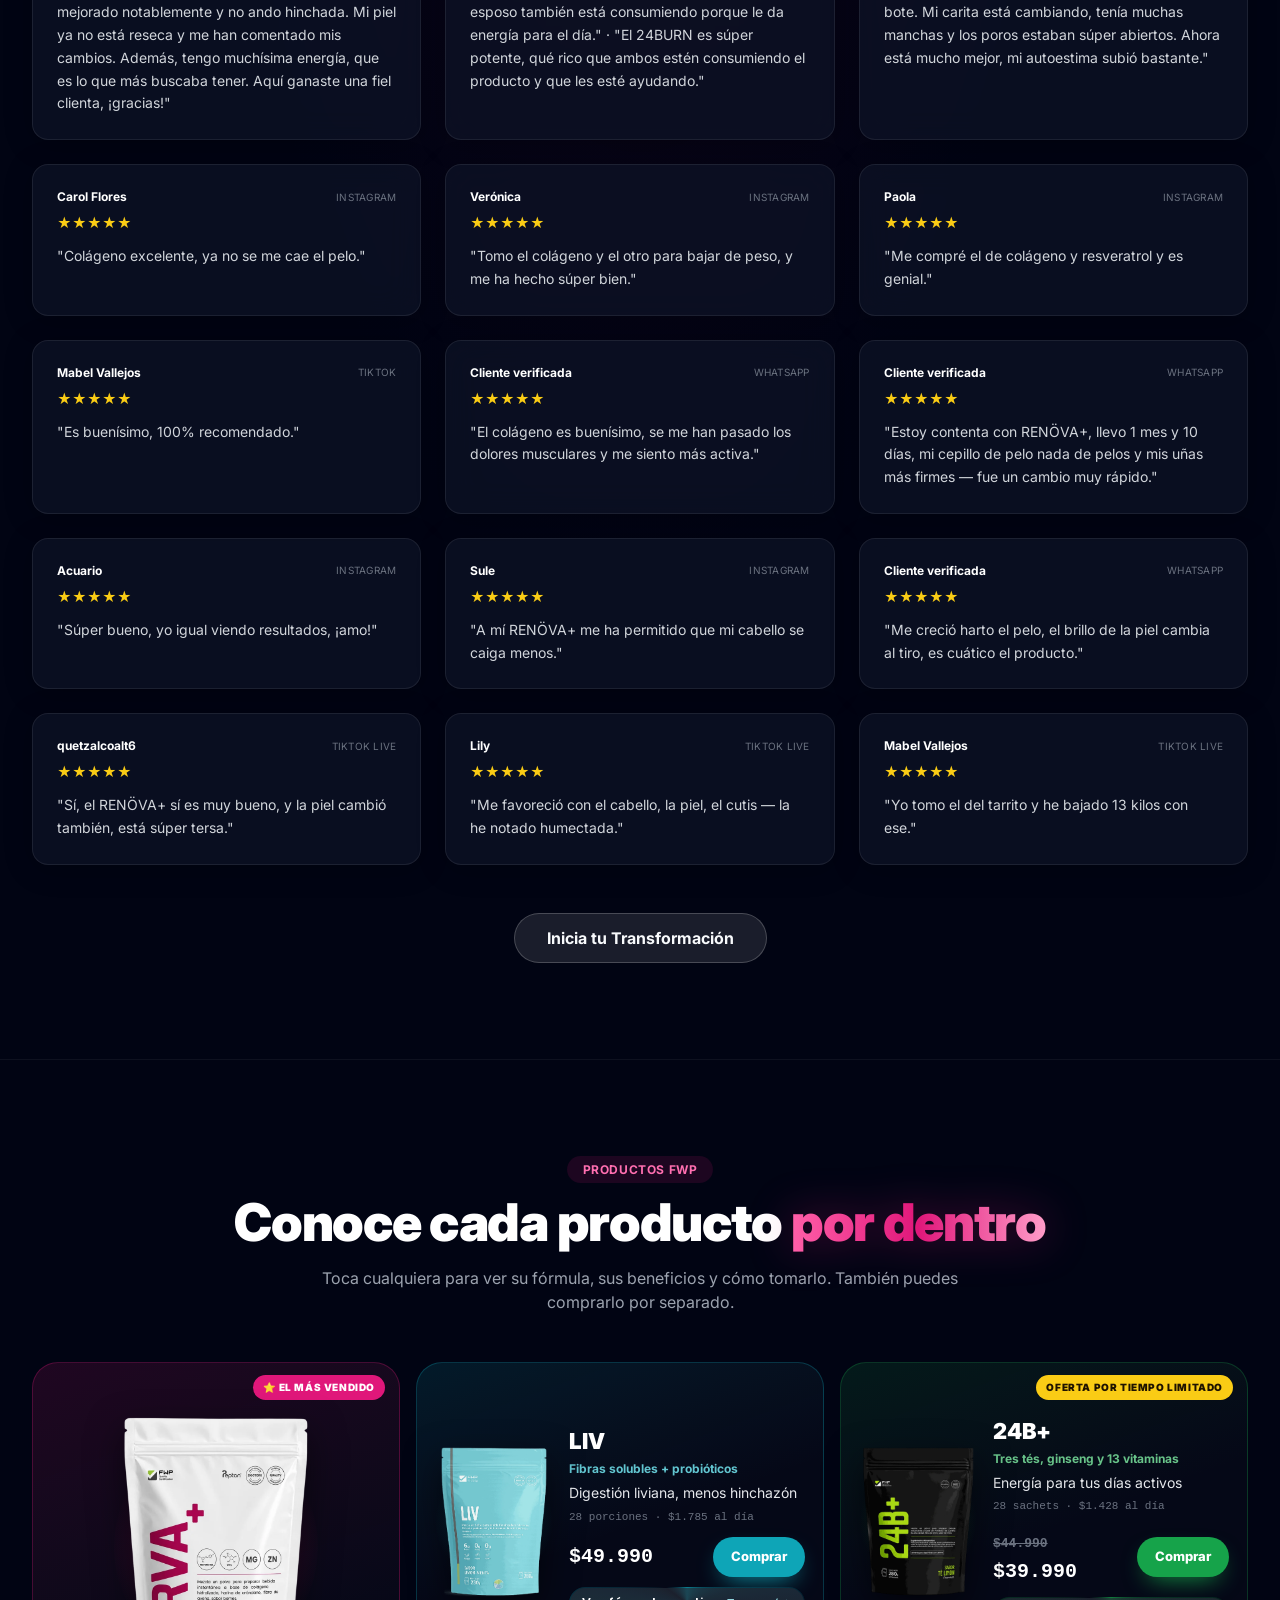
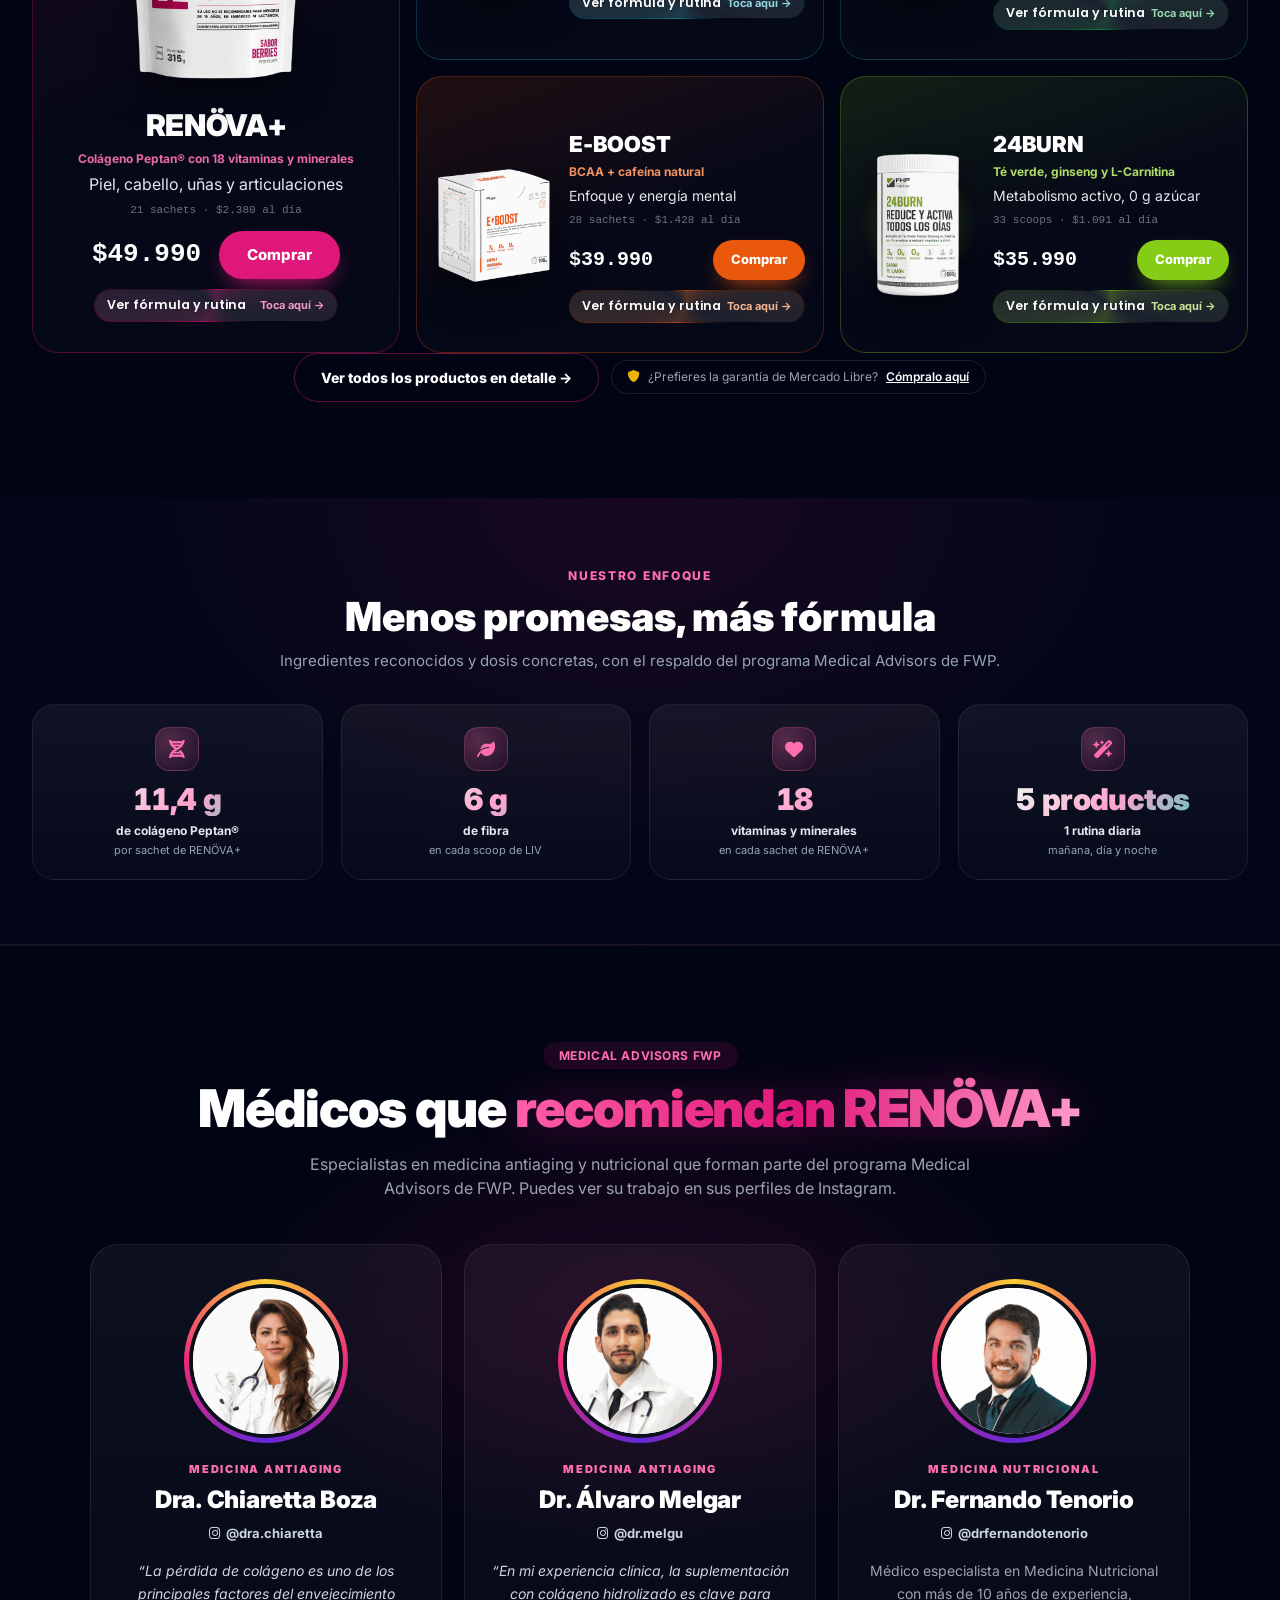
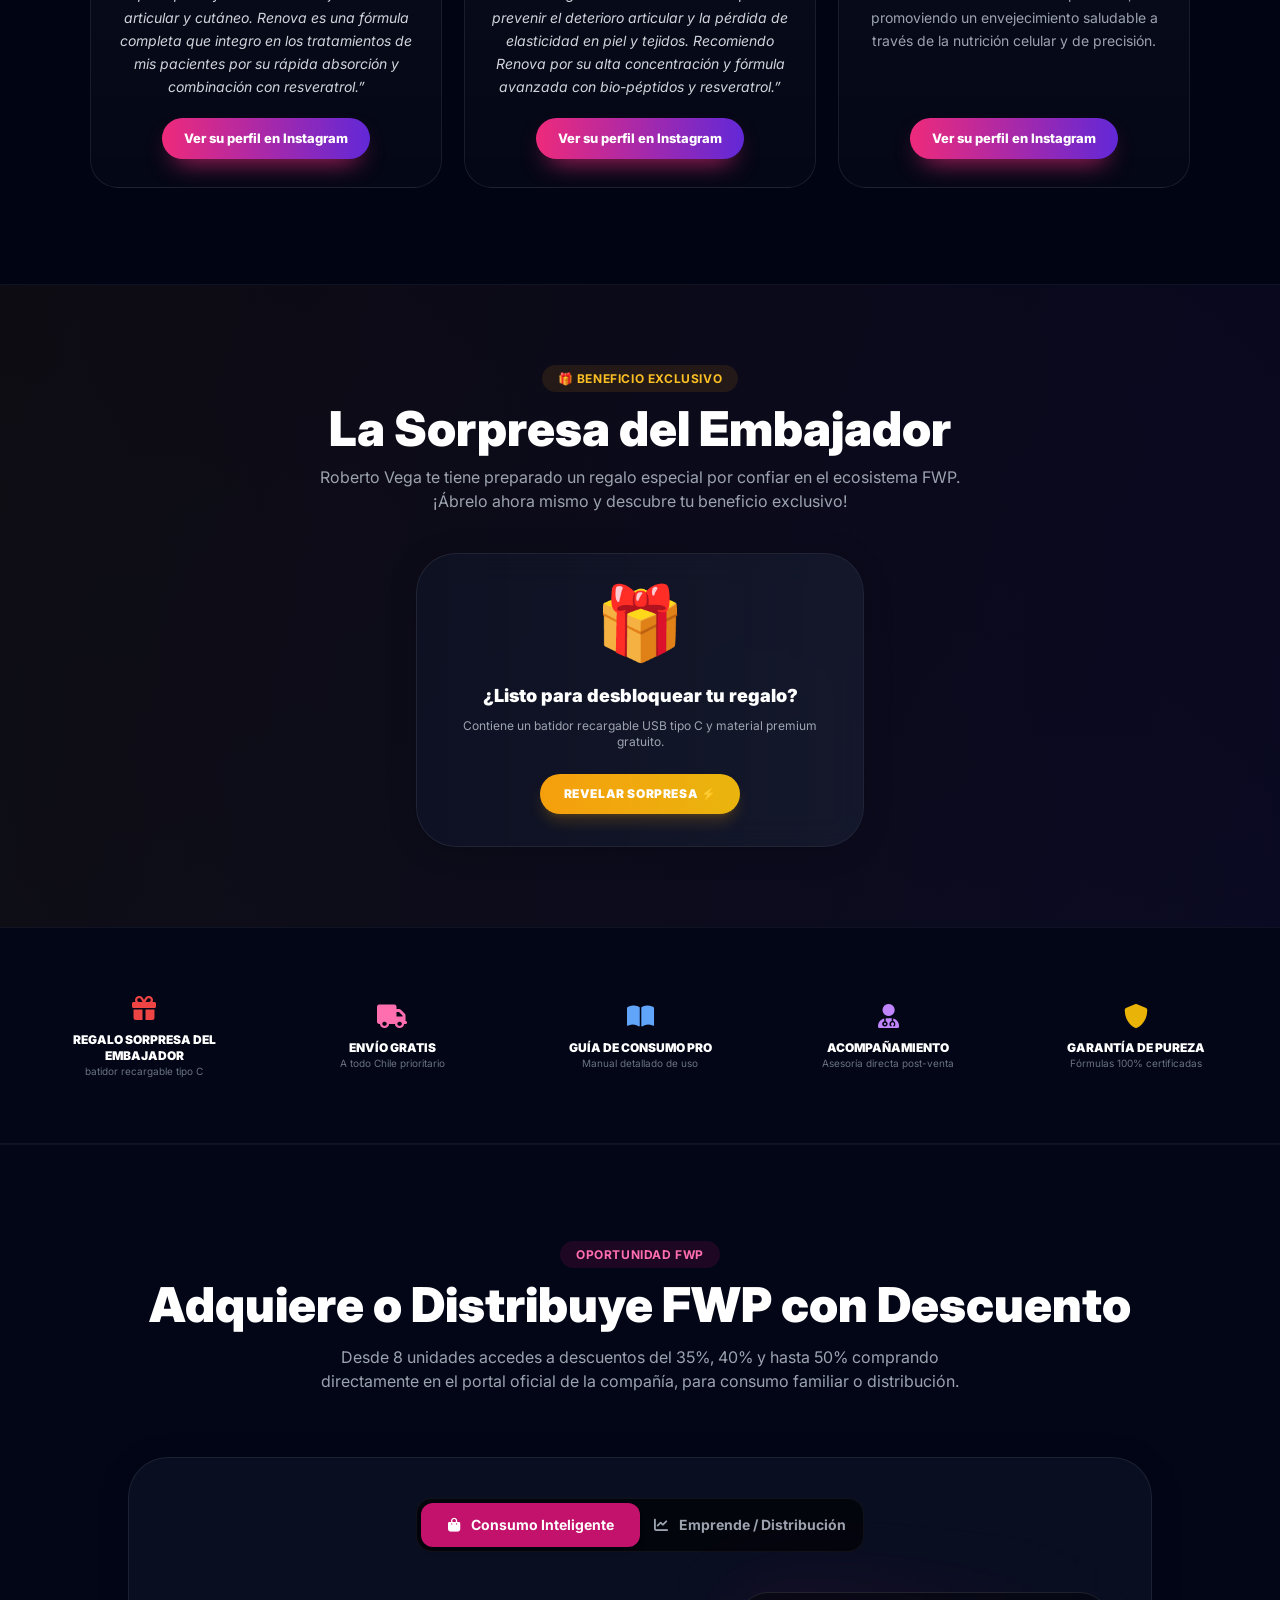
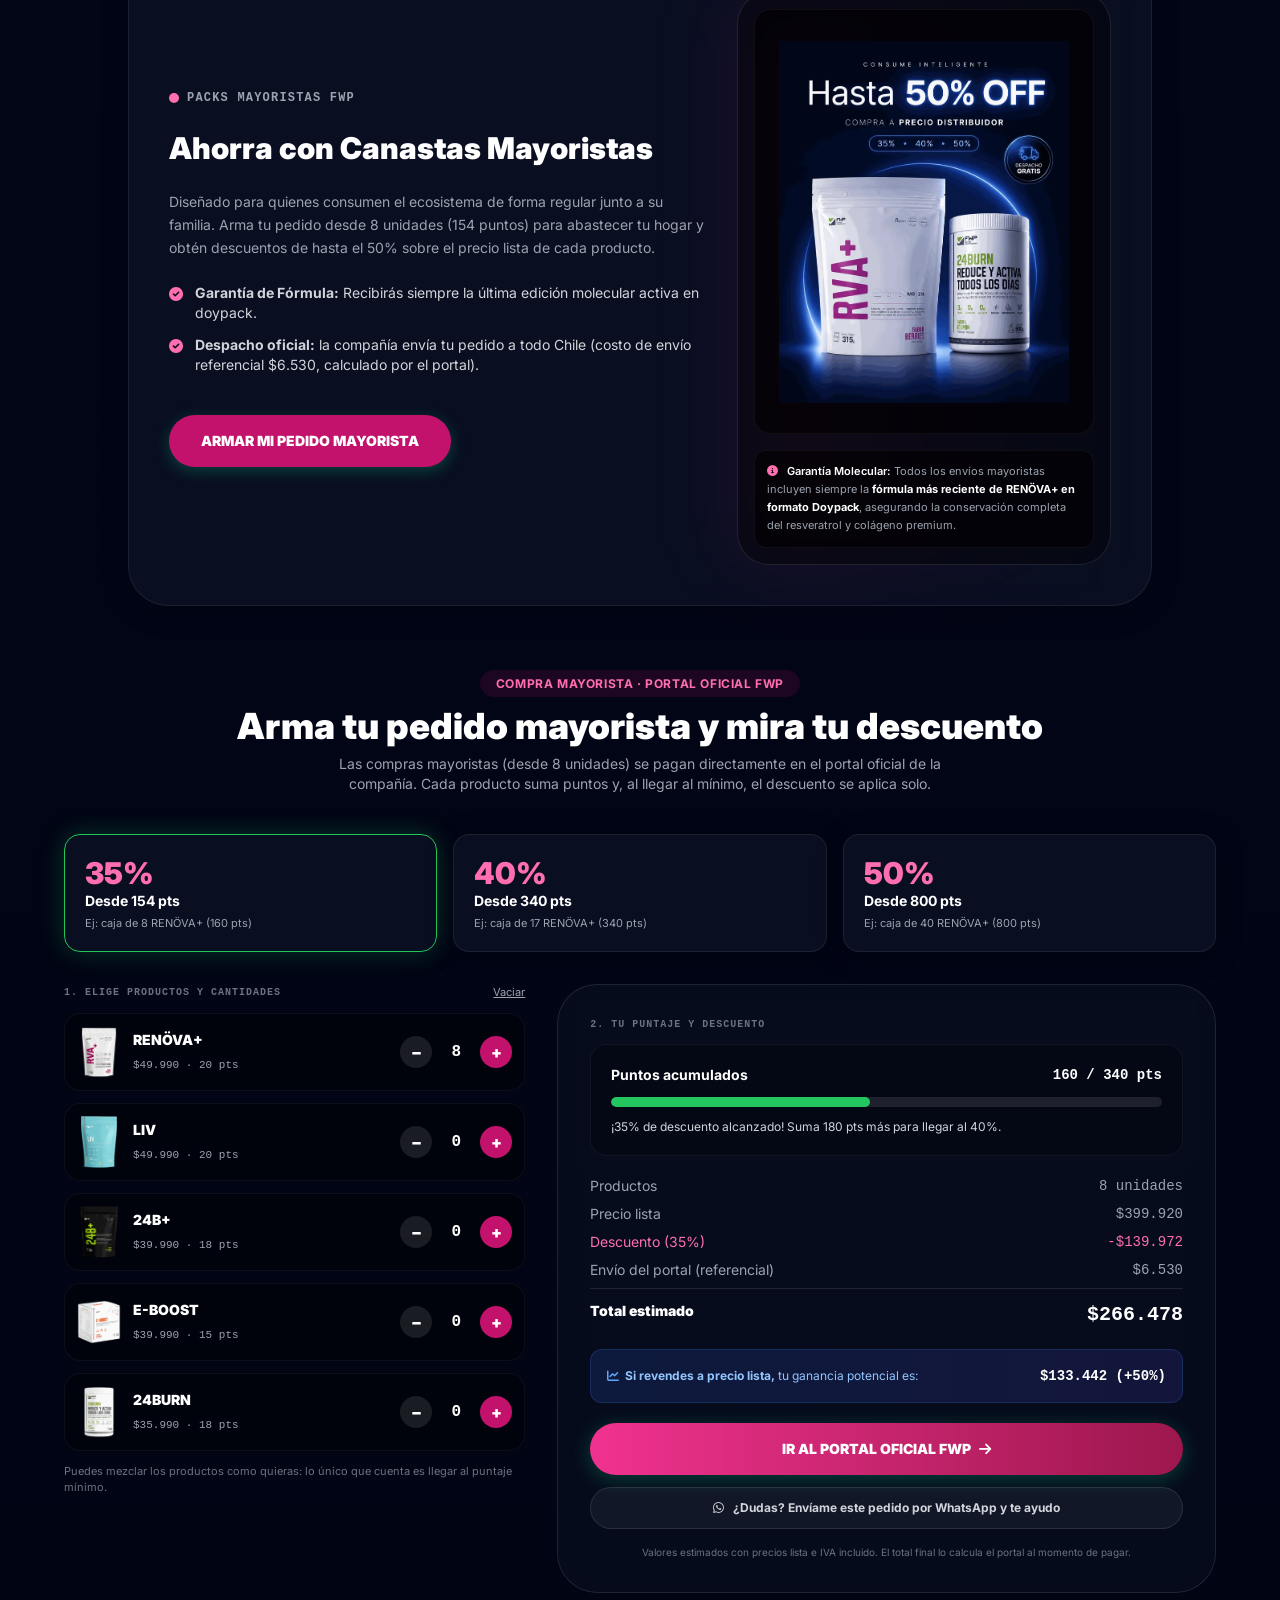
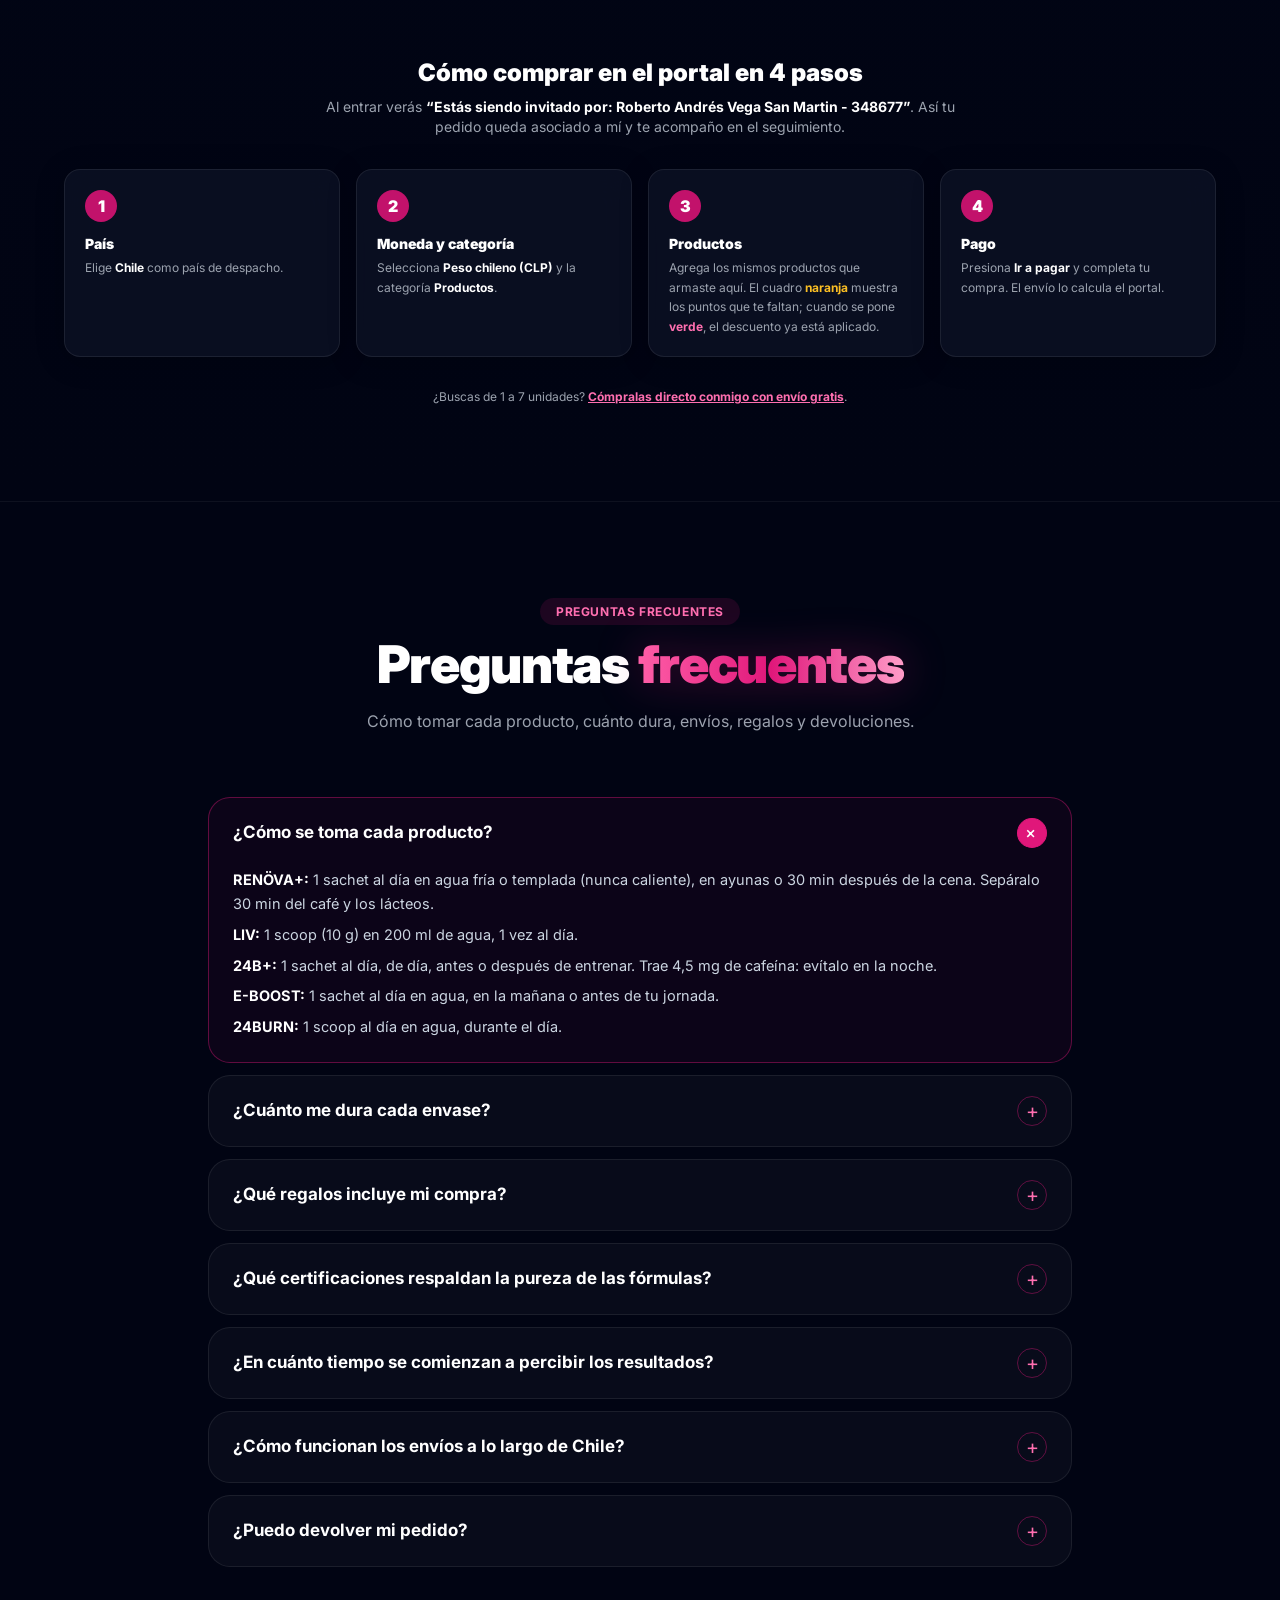
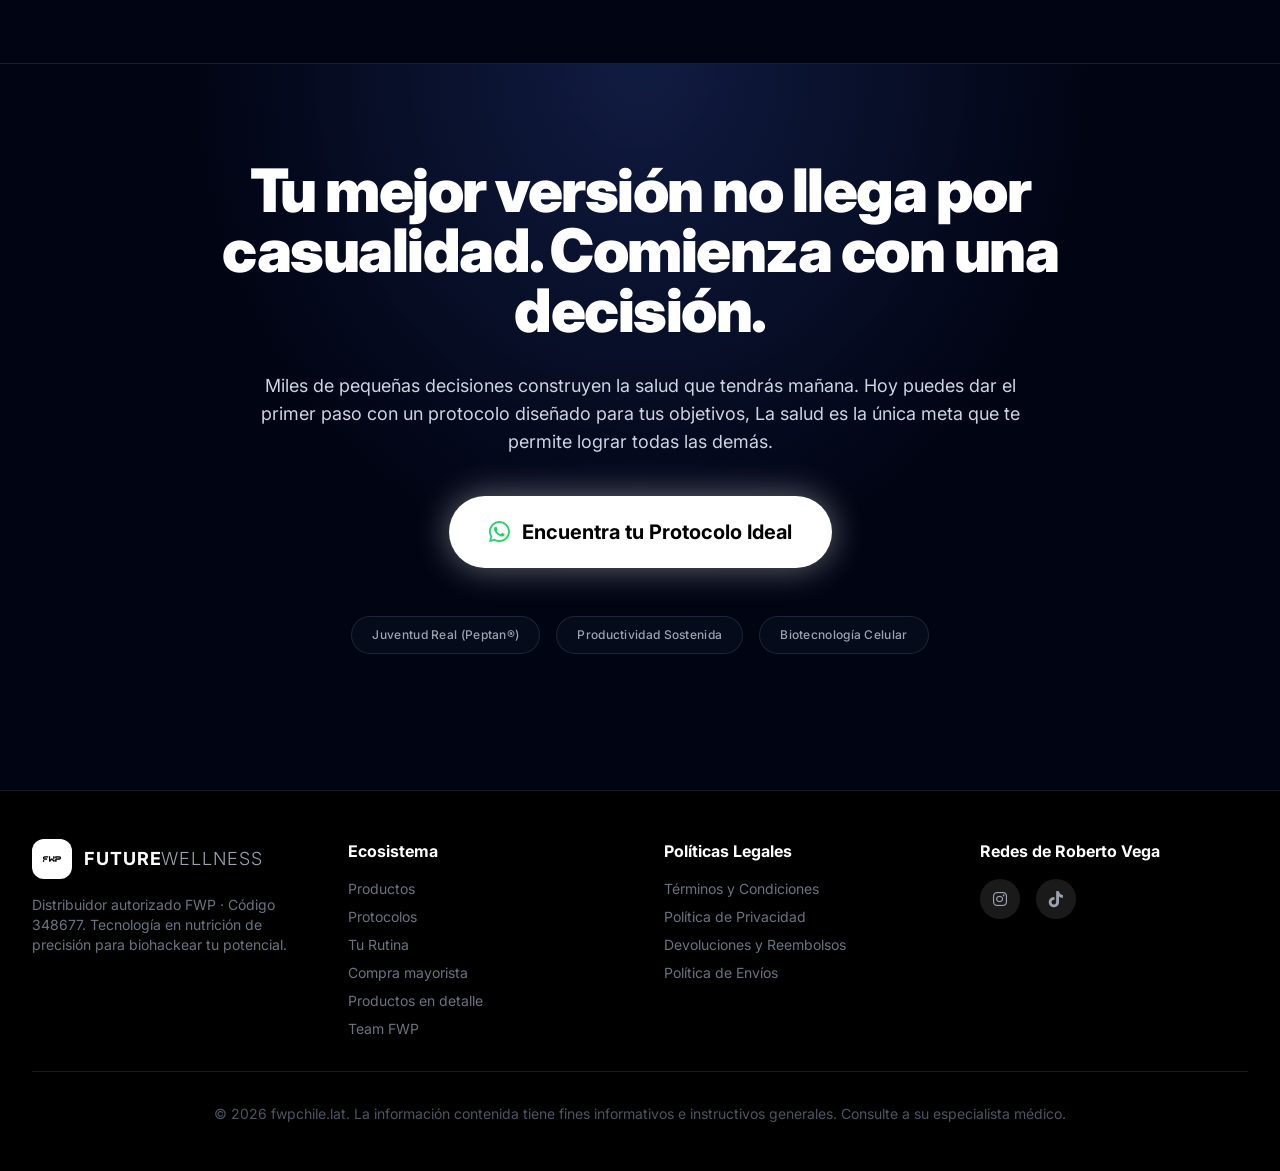
==== commit 83bf3bcb: "Add files via upload" ====
--- a/Index.html
+++ b/Index.html
@@ -40,16 +40,16 @@
     <meta name="msapplication-TileImage" content="MOCKUP%20Productos/LOGO_FWP%20NEGRO.png">
     
     <!-- Tailwind CSS & FontAwesome -->
-    <script src="assets/js/config.js?v=20261125l"></script>
-    <script src="assets/js/analytics.js?v=20261125l" defer></script>
-    <script src="assets/js/helpers.js?v=20261125l" defer></script>
-    <script src="assets/js/whatsapp.js?v=20261125l" defer></script>
-    <link href="assets/css/fontawesome-fwp.css?v=20261125l" rel="stylesheet">
+    <script src="assets/js/config.js?v=20261126b"></script>
+    <script src="assets/js/analytics.js?v=20261126b" defer></script>
+    <script src="assets/js/helpers.js?v=20261126b" defer></script>
+    <script src="assets/js/whatsapp.js?v=20261126b" defer></script>
+    <link href="assets/css/fontawesome-fwp.css?v=20261126b" rel="stylesheet">
     <link href="https://fonts.googleapis.com/css2?family=Inter:wght@300;400;600;700;800;900&family=Poppins:wght@600;700;800&display=swap" rel="stylesheet">
     
     
 
-    <link rel="stylesheet" href="assets/css/site.css?v=20261125l">
+    <link rel="stylesheet" href="assets/css/site.css?v=20261126b">
 </head>
 <body class="theme-rva antialiased selection:bg-fwp-green selection:text-black bg-fwp-darker">
 
@@ -120,7 +120,8 @@
                 RENÖVA+ te aporta 11,4 g de colágeno Peptan® al día, con resveratrol, Q10 y 18 vitaminas y minerales, para tu piel, cabello, uñas y articulaciones.
             </p>
 
-            <div class="mb-8">
+            <div class="mb-8 flex flex-col items-center gap-3">
+                <div class="dsp-badge" data-dispatch hidden></div>
                 <div class="cycle-badge" data-cycle>
                     <span>🎁 Muestra de regalo si compras dentro de los próximos</span>
                     <span><span class="cycle-time" data-cycle-time>30:00</span> min</span>
@@ -243,6 +244,182 @@
                         <p class="text-[10px] text-gray-500 mt-6 text-center">Los suplementos complementan una alimentación equilibrada y hábitos saludables; los resultados dependen de cada persona. Si estás embarazada, en lactancia, tomas medicamentos o tienes una condición de salud, consulta a tu médico antes de usarlos.</p>
                     </div>
                 </div>
+            </div>
+        </div>
+    </section>
+
+    <!-- Bloque 11: Prueba Social Irrefutable (Testimonios Reales) -->
+    <section id="testimonios" class="py-24 bg-fwp-darker border-t border-white/5 relative">
+        <div class="max-w-7xl mx-auto px-4 sm:px-6 lg:px-8">
+            <div class="text-center mb-16 reveal">
+                <span class="text-xs font-bold text-fwp-green bg-fwp-green/10 px-4 py-1.5 rounded-full uppercase tracking-wider">Resultados reales · Team FWP</span>
+                <h2 class="sec-title mt-4 mb-4">Personas reales, <span class="title-shine rva">resultados reales</span></h2>
+                <p class="text-gray-400 max-w-2xl mx-auto text-sm md:text-base">Clientes y embajadores que integraron FWP a su día a día. Más de 1.000 testimonios en Chile; aquí te mostramos algunos. Los resultados dependen de cada persona y de sus hábitos.</p>
+            </div>
+
+            <!-- Filtros de Testimonios -->
+            <div class="flex justify-center gap-4 mb-10 reveal">
+                <div class="tm-filters inline-flex bg-black/50 p-1 rounded-full border border-white/10 flex-wrap justify-center font-sans">
+                    <button class="px-6 py-2 rounded-full text-sm font-bold bg-white/10 text-white transition-colors" data-action="filterTestimonials('all')">Todos</button>
+                    <button class="px-6 py-2 rounded-full text-sm font-bold text-gray-400 hover:text-white transition-colors" data-action="filterTestimonials('renova')">Regeneración (RENÖVA+)</button>
+                    <button class="px-6 py-2 rounded-full text-sm font-bold text-gray-400 hover:text-white transition-colors" data-action="filterTestimonials('burn')">Metabolismo (24BURN)</button>
+                </div>
+            </div>
+
+            <!-- Grilla de Testimonios con Lightbox -->
+            <div class="grid grid-cols-1 md:grid-cols-2 lg:grid-cols-3 gap-6">
+                <!-- Testimonios RENÖVA+ -->
+                <div data-action="openTestimonialLightbox(this)" class="testimonial-item renova glass-panel p-2 rounded-2xl reveal group overflow-hidden cursor-zoom-in">
+                    <div class="relative overflow-hidden rounded-xl bg-black/30 h-72 flex items-center justify-center">
+                        <img loading="lazy" decoding="async" src="Testimonios/Testimonio1%20REN%C3%96VA%2B.png" alt="Testimonio 1 RENÖVA+" class="max-h-full max-w-full object-contain testimonial-img transition-transform duration-300 group-hover:scale-105" data-fallback-src="https://placehold.co/600x400/0f172a/9b2c86?text=Renova%2B">
+                    </div>
+                </div>
+
+                <div data-action="openTestimonialLightbox(this)" class="testimonial-item renova glass-panel p-2 rounded-2xl reveal group overflow-hidden cursor-zoom-in" style="transition-delay: 100ms;">
+                    <div class="relative overflow-hidden rounded-xl bg-black/30 h-72 flex items-center justify-center">
+                        <img loading="lazy" decoding="async" src="Testimonios/Testimonio2%20REN%C3%96VA%2B.png" alt="Testimonio 2 RENÖVA+" class="max-h-full max-w-full object-contain testimonial-img transition-transform duration-300 group-hover:scale-105" data-fallback-src="https://placehold.co/600x400/0f172a/9b2c86?text=Renova%2B">
+                    </div>
+                </div>
+
+                <div data-action="openTestimonialLightbox(this)" class="testimonial-item renova glass-panel p-2 rounded-2xl reveal group overflow-hidden cursor-zoom-in" style="transition-delay: 200ms;">
+                    <div class="relative overflow-hidden rounded-xl bg-black/30 h-72 flex items-center justify-center">
+                        <img loading="lazy" decoding="async" src="Testimonios/Testimonio3%20REN%C3%96VA%2B.png" alt="Testimonio 3 RENÖVA+" class="max-h-full max-w-full object-contain testimonial-img transition-transform duration-300 group-hover:scale-105" data-fallback-src="https://placehold.co/600x400/0f172a/9b2c86?text=Renova%2B">
+                    </div>
+                </div>
+
+                <!-- Testimonios 24BURN -->
+                <div data-action="openTestimonialLightbox(this)" class="testimonial-item burn glass-panel p-2 rounded-2xl reveal group overflow-hidden cursor-zoom-in">
+                    <div class="relative overflow-hidden rounded-xl bg-black/30 h-72 flex items-center justify-center">
+                        <img loading="lazy" decoding="async" src="Testimonios/Termimonio1%2024BURN%20Alvaro.png" alt="Testimonio Alvaro 24BURN" class="max-h-full max-w-full object-contain testimonial-img transition-transform duration-300 group-hover:scale-105" data-fallback-src="https://placehold.co/600x400/0f172a/a3e635?text=Alvaro">
+                    </div>
+                </div>
+
+                <div data-action="openTestimonialLightbox(this)" class="testimonial-item burn glass-panel p-2 rounded-2xl reveal group overflow-hidden cursor-zoom-in" style="transition-delay: 100ms;">
+                    <div class="relative overflow-hidden rounded-xl bg-black/30 h-72 flex items-center justify-center">
+                        <img loading="lazy" decoding="async" src="Testimonios/Testimonio2%2024BURN%20Ana.png" alt="Testimonio Ana 24BURN" class="max-h-full max-w-full object-contain testimonial-img transition-transform duration-300 group-hover:scale-105" data-fallback-src="https://placehold.co/600x400/0f172a/a3e635?text=Ana">
+                    </div>
+                </div>
+
+                <div data-action="openTestimonialLightbox(this)" class="testimonial-item burn glass-panel p-2 rounded-2xl reveal group overflow-hidden cursor-zoom-in" style="transition-delay: 200ms;">
+                    <div class="relative overflow-hidden rounded-xl bg-black/30 h-72 flex items-center justify-center">
+                        <img loading="lazy" decoding="async" src="Testimonios/Testimonio3%2024BURN%20Damy.png" alt="Testimonio Damy 24BURN" class="max-h-full max-w-full object-contain testimonial-img transition-transform duration-300 group-hover:scale-105" data-fallback-src="https://placehold.co/600x400/0f172a/a3e635?text=Damy">
+                    </div>
+                </div>
+
+                <!-- Testimonios de texto -->
+                <div class="testimonial-item glass-panel p-6 rounded-2xl reveal flex flex-col">
+                    <div class="flex items-center justify-between mb-2"><span class="text-xs font-bold text-white">Carolina Guerrero</span><span class="text-[10px] text-gray-500 uppercase tracking-wide">WhatsApp</span></div>
+                    <div class="flex gap-0.5 mb-3 text-yellow-400 text-sm">★★★★★</div>
+                    <p class="text-gray-300 text-sm leading-relaxed">"Hola cariño, súper, me desinflama muchísimo, lo amé ❤️ Te encargaré el otro." · "Sí, lo amé, aparte que sabe rico" · "Siempre en ayunas"</p>
+                </div>
+
+                <div class="testimonial-item burn glass-panel p-6 rounded-2xl reveal flex flex-col">
+                    <div class="flex items-center justify-between mb-2"><span class="text-xs font-bold text-white">Coni Morales</span><span class="text-[10px] text-gray-500 uppercase tracking-wide">WhatsApp</span></div>
+                    <div class="flex gap-0.5 mb-3 text-yellow-400 text-sm">★★★★★</div>
+                    <p class="text-gray-300 text-sm leading-relaxed">"Soy mañosa para tomar cosas y el sabor es muy rico. Antes estaba muy buena para comer y me ha ayudado mucho con eso. Lo tomo en la mañana en ayunas y me ha servido excelente."</p>
+                </div>
+
+                <div class="testimonial-item burn glass-panel p-6 rounded-2xl reveal flex flex-col">
+                    <div class="flex items-center justify-between mb-2"><span class="text-xs font-bold text-white">Norma Vega</span><span class="text-[10px] text-gray-500 uppercase tracking-wide">WhatsApp</span></div>
+                    <div class="flex gap-0.5 mb-3 text-yellow-400 text-sm">★★★★★</div>
+                    <p class="text-gray-300 text-sm leading-relaxed">"Lo preparé con agua caliente, tres cucharitas llenas con el polvo. El color es del té negro y el sabor es muy agradable, es como tomar té con limón, dulce — no es necesario agregar azúcar ni endulzante. Al enfriarse sigue siendo muy rico."</p>
+                </div>
+
+                <div class="testimonial-item burn glass-panel p-6 rounded-2xl reveal flex flex-col">
+                    <div class="flex items-center justify-between mb-2"><span class="text-xs font-bold text-white">Mónica Arriagada</span><span class="text-[10px] text-gray-500 uppercase tracking-wide">WhatsApp</span></div>
+                    <div class="flex gap-0.5 mb-3 text-yellow-400 text-sm">★★★★★</div>
+                    <p class="text-gray-300 text-sm leading-relaxed">"El té me ha servido muchísimo, mi cuerpo ha mejorado notablemente y no ando hinchada. Mi piel ya no está reseca y me han comentado mis cambios. Además, tengo muchísima energía, que es lo que más buscaba tener. Aquí ganaste una fiel clienta, ¡gracias!"</p>
+                </div>
+
+                <div class="testimonial-item burn glass-panel p-6 rounded-2xl reveal flex flex-col">
+                    <div class="flex items-center justify-between mb-2"><span class="text-xs font-bold text-white">Cliente verificada</span><span class="text-[10px] text-gray-500 uppercase tracking-wide">WhatsApp</span></div>
+                    <div class="flex gap-0.5 mb-3 text-yellow-400 text-sm">★★★★★</div>
+                    <p class="text-gray-300 text-sm leading-relaxed">"Ya creo que me quedan para dos tecitos más. Mi esposo también está consumiendo porque le da energía para el día." · "El 24BURN es súper potente, qué rico que ambos estén consumiendo el producto y que les esté ayudando."</p>
+                </div>
+
+                <div class="testimonial-item renova glass-panel p-6 rounded-2xl reveal flex flex-col">
+                    <div class="flex items-center justify-between mb-2"><span class="text-xs font-bold text-white">Lore</span><span class="text-[10px] text-gray-500 uppercase tracking-wide">Instagram</span></div>
+                    <div class="flex gap-0.5 mb-3 text-yellow-400 text-sm">★★★★★</div>
+                    <p class="text-gray-300 text-sm leading-relaxed">"Ya estoy viendo resultados y aún voy en mi primer bote. Mi carita está cambiando, tenía muchas manchas y los poros estaban súper abiertos. Ahora está mucho mejor, mi autoestima subió bastante."</p>
+                </div>
+
+                <div class="testimonial-item renova glass-panel p-6 rounded-2xl reveal flex flex-col">
+                    <div class="flex items-center justify-between mb-2"><span class="text-xs font-bold text-white">Carol Flores</span><span class="text-[10px] text-gray-500 uppercase tracking-wide">Instagram</span></div>
+                    <div class="flex gap-0.5 mb-3 text-yellow-400 text-sm">★★★★★</div>
+                    <p class="text-gray-300 text-sm leading-relaxed">"Colágeno excelente, ya no se me cae el pelo."</p>
+                </div>
+
+                <div class="testimonial-item renova burn glass-panel p-6 rounded-2xl reveal flex flex-col">
+                    <div class="flex items-center justify-between mb-2"><span class="text-xs font-bold text-white">Verónica</span><span class="text-[10px] text-gray-500 uppercase tracking-wide">Instagram</span></div>
+                    <div class="flex gap-0.5 mb-3 text-yellow-400 text-sm">★★★★★</div>
+                    <p class="text-gray-300 text-sm leading-relaxed">"Tomo el colágeno y el otro para bajar de peso, y me ha hecho súper bien."</p>
+                </div>
+
+                <div class="testimonial-item renova glass-panel p-6 rounded-2xl reveal flex flex-col">
+                    <div class="flex items-center justify-between mb-2"><span class="text-xs font-bold text-white">Paola</span><span class="text-[10px] text-gray-500 uppercase tracking-wide">Instagram</span></div>
+                    <div class="flex gap-0.5 mb-3 text-yellow-400 text-sm">★★★★★</div>
+                    <p class="text-gray-300 text-sm leading-relaxed">"Me compré el de colágeno y resveratrol y es genial."</p>
+                </div>
+
+                <div class="testimonial-item glass-panel p-6 rounded-2xl reveal flex flex-col">
+                    <div class="flex items-center justify-between mb-2"><span class="text-xs font-bold text-white">Mabel Vallejos</span><span class="text-[10px] text-gray-500 uppercase tracking-wide">TikTok</span></div>
+                    <div class="flex gap-0.5 mb-3 text-yellow-400 text-sm">★★★★★</div>
+                    <p class="text-gray-300 text-sm leading-relaxed">"Es buenísimo, 100% recomendado."</p>
+                </div>
+
+                <div class="testimonial-item renova glass-panel p-6 rounded-2xl reveal flex flex-col">
+                    <div class="flex items-center justify-between mb-2"><span class="text-xs font-bold text-white">Cliente verificada</span><span class="text-[10px] text-gray-500 uppercase tracking-wide">WhatsApp</span></div>
+                    <div class="flex gap-0.5 mb-3 text-yellow-400 text-sm">★★★★★</div>
+                    <p class="text-gray-300 text-sm leading-relaxed">"El colágeno es buenísimo, se me han pasado los dolores musculares y me siento más activa."</p>
+                </div>
+
+                <div class="testimonial-item renova glass-panel p-6 rounded-2xl reveal flex flex-col">
+                    <div class="flex items-center justify-between mb-2"><span class="text-xs font-bold text-white">Cliente verificada</span><span class="text-[10px] text-gray-500 uppercase tracking-wide">WhatsApp</span></div>
+                    <div class="flex gap-0.5 mb-3 text-yellow-400 text-sm">★★★★★</div>
+                    <p class="text-gray-300 text-sm leading-relaxed">"Estoy contenta con RENÖVA+, llevo 1 mes y 10 días, mi cepillo de pelo nada de pelos y mis uñas más firmes — fue un cambio muy rápido."</p>
+                </div>
+
+                <div class="testimonial-item glass-panel p-6 rounded-2xl reveal flex flex-col">
+                    <div class="flex items-center justify-between mb-2"><span class="text-xs font-bold text-white">Acuario</span><span class="text-[10px] text-gray-500 uppercase tracking-wide">Instagram</span></div>
+                    <div class="flex gap-0.5 mb-3 text-yellow-400 text-sm">★★★★★</div>
+                    <p class="text-gray-300 text-sm leading-relaxed">"Súper bueno, yo igual viendo resultados, ¡amo!"</p>
+                </div>
+
+                <div class="testimonial-item renova glass-panel p-6 rounded-2xl reveal flex flex-col">
+                    <div class="flex items-center justify-between mb-2"><span class="text-xs font-bold text-white">Sule</span><span class="text-[10px] text-gray-500 uppercase tracking-wide">Instagram</span></div>
+                    <div class="flex gap-0.5 mb-3 text-yellow-400 text-sm">★★★★★</div>
+                    <p class="text-gray-300 text-sm leading-relaxed">"A mí RENÖVA+ me ha permitido que mi cabello se caiga menos."</p>
+                </div>
+
+                <div class="testimonial-item renova glass-panel p-6 rounded-2xl reveal flex flex-col">
+                    <div class="flex items-center justify-between mb-2"><span class="text-xs font-bold text-white">Cliente verificada</span><span class="text-[10px] text-gray-500 uppercase tracking-wide">WhatsApp</span></div>
+                    <div class="flex gap-0.5 mb-3 text-yellow-400 text-sm">★★★★★</div>
+                    <p class="text-gray-300 text-sm leading-relaxed">"Me creció harto el pelo, el brillo de la piel cambia al tiro, es cuático el producto."</p>
+                </div>
+
+                <div class="testimonial-item renova glass-panel p-6 rounded-2xl reveal flex flex-col">
+                    <div class="flex items-center justify-between mb-2"><span class="text-xs font-bold text-white">quetzalcoalt6</span><span class="text-[10px] text-gray-500 uppercase tracking-wide">TikTok Live</span></div>
+                    <div class="flex gap-0.5 mb-3 text-yellow-400 text-sm">★★★★★</div>
+                    <p class="text-gray-300 text-sm leading-relaxed">"Sí, el RENÖVA+ sí es muy bueno, y la piel cambió también, está súper tersa."</p>
+                </div>
+
+                <div class="testimonial-item renova glass-panel p-6 rounded-2xl reveal flex flex-col">
+                    <div class="flex items-center justify-between mb-2"><span class="text-xs font-bold text-white">Lily</span><span class="text-[10px] text-gray-500 uppercase tracking-wide">TikTok Live</span></div>
+                    <div class="flex gap-0.5 mb-3 text-yellow-400 text-sm">★★★★★</div>
+                    <p class="text-gray-300 text-sm leading-relaxed">"Me favoreció con el cabello, la piel, el cutis — la he notado humectada."</p>
+                </div>
+
+                <div class="testimonial-item burn glass-panel p-6 rounded-2xl reveal flex flex-col">
+                    <div class="flex items-center justify-between mb-2"><span class="text-xs font-bold text-white">Mabel Vallejos</span><span class="text-[10px] text-gray-500 uppercase tracking-wide">TikTok Live</span></div>
+                    <div class="flex gap-0.5 mb-3 text-yellow-400 text-sm">★★★★★</div>
+                    <p class="text-gray-300 text-sm leading-relaxed">"Yo tomo el del tarrito y he bajado 13 kilos con ese."</p>
+                </div>
+            </div>
+
+            <div class="mt-12 text-center">
+                <a href="#" data-whatsapp-location="landing" data-whatsapp-message="¡Hola!%20He%20visto%20los%20testimonios%20de%20FWP%20y%20me%20gustaría%20iniciar%20mi%20proceso." target="_blank" rel="noopener noreferrer" class="inline-block px-8 py-3 bg-white/10 hover:bg-white hover:text-black border border-white/20 rounded-full font-bold transition-all">
+                    Inicia tu Transformación
+                </a>
             </div>
         </div>
     </section>
@@ -394,182 +571,6 @@
         </div>
     </section>
 
-    <!-- Bloque 11: Prueba Social Irrefutable (Testimonios Reales) -->
-    <section id="testimonios" class="py-24 bg-fwp-darker border-t border-white/5 relative">
-        <div class="max-w-7xl mx-auto px-4 sm:px-6 lg:px-8">
-            <div class="text-center mb-16 reveal">
-                <h2 class="text-sm font-bold text-fwp-green tracking-widest uppercase mb-3">Team FWP</h2>
-                <h3 class="text-3xl md:text-5xl font-black text-white mb-4">Personas reales, rutinas reales</h3>
-                <p class="text-gray-400 max-w-2xl mx-auto text-sm md:text-base">Clientes y embajadores que integraron FWP a su día a día. Más de 1.000 testimonios en Chile; aquí te mostramos algunos. Los resultados dependen de cada persona y de sus hábitos.</p>
-            </div>
-
-            <!-- Filtros de Testimonios -->
-            <div class="flex justify-center gap-4 mb-10 reveal">
-                <div class="inline-flex bg-black/50 p-1 rounded-full border border-white/10 flex-wrap justify-center font-sans">
-                    <button class="px-6 py-2 rounded-full text-sm font-bold bg-white/10 text-white transition-colors" data-action="filterTestimonials('all')">Todos</button>
-                    <button class="px-6 py-2 rounded-full text-sm font-bold text-gray-400 hover:text-white transition-colors" data-action="filterTestimonials('renova')">Regeneración (RENÖVA+)</button>
-                    <button class="px-6 py-2 rounded-full text-sm font-bold text-gray-400 hover:text-white transition-colors" data-action="filterTestimonials('burn')">Metabolismo (24BURN)</button>
-                </div>
-            </div>
-
-            <!-- Grilla de Testimonios con Lightbox -->
-            <div class="grid grid-cols-1 md:grid-cols-2 lg:grid-cols-3 gap-6">
-                <!-- Testimonios RENÖVA+ -->
-                <div data-action="openTestimonialLightbox(this)" class="testimonial-item renova glass-panel p-2 rounded-2xl reveal group overflow-hidden cursor-zoom-in">
-                    <div class="relative overflow-hidden rounded-xl bg-black/30 h-72 flex items-center justify-center">
-                        <img loading="lazy" decoding="async" src="Testimonios/Testimonio1%20REN%C3%96VA%2B.png" alt="Testimonio 1 RENÖVA+" class="max-h-full max-w-full object-contain testimonial-img transition-transform duration-300 group-hover:scale-105" data-fallback-src="https://placehold.co/600x400/0f172a/9b2c86?text=Renova%2B">
-                    </div>
-                </div>
-
-                <div data-action="openTestimonialLightbox(this)" class="testimonial-item renova glass-panel p-2 rounded-2xl reveal group overflow-hidden cursor-zoom-in" style="transition-delay: 100ms;">
-                    <div class="relative overflow-hidden rounded-xl bg-black/30 h-72 flex items-center justify-center">
-                        <img loading="lazy" decoding="async" src="Testimonios/Testimonio2%20REN%C3%96VA%2B.png" alt="Testimonio 2 RENÖVA+" class="max-h-full max-w-full object-contain testimonial-img transition-transform duration-300 group-hover:scale-105" data-fallback-src="https://placehold.co/600x400/0f172a/9b2c86?text=Renova%2B">
-                    </div>
-                </div>
-
-                <div data-action="openTestimonialLightbox(this)" class="testimonial-item renova glass-panel p-2 rounded-2xl reveal group overflow-hidden cursor-zoom-in" style="transition-delay: 200ms;">
-                    <div class="relative overflow-hidden rounded-xl bg-black/30 h-72 flex items-center justify-center">
-                        <img loading="lazy" decoding="async" src="Testimonios/Testimonio3%20REN%C3%96VA%2B.png" alt="Testimonio 3 RENÖVA+" class="max-h-full max-w-full object-contain testimonial-img transition-transform duration-300 group-hover:scale-105" data-fallback-src="https://placehold.co/600x400/0f172a/9b2c86?text=Renova%2B">
-                    </div>
-                </div>
-
-                <!-- Testimonios 24BURN -->
-                <div data-action="openTestimonialLightbox(this)" class="testimonial-item burn glass-panel p-2 rounded-2xl reveal group overflow-hidden cursor-zoom-in">
-                    <div class="relative overflow-hidden rounded-xl bg-black/30 h-72 flex items-center justify-center">
-                        <img loading="lazy" decoding="async" src="Testimonios/Termimonio1%2024BURN%20Alvaro.png" alt="Testimonio Alvaro 24BURN" class="max-h-full max-w-full object-contain testimonial-img transition-transform duration-300 group-hover:scale-105" data-fallback-src="https://placehold.co/600x400/0f172a/a3e635?text=Alvaro">
-                    </div>
-                </div>
-
-                <div data-action="openTestimonialLightbox(this)" class="testimonial-item burn glass-panel p-2 rounded-2xl reveal group overflow-hidden cursor-zoom-in" style="transition-delay: 100ms;">
-                    <div class="relative overflow-hidden rounded-xl bg-black/30 h-72 flex items-center justify-center">
-                        <img loading="lazy" decoding="async" src="Testimonios/Testimonio2%2024BURN%20Ana.png" alt="Testimonio Ana 24BURN" class="max-h-full max-w-full object-contain testimonial-img transition-transform duration-300 group-hover:scale-105" data-fallback-src="https://placehold.co/600x400/0f172a/a3e635?text=Ana">
-                    </div>
-                </div>
-
-                <div data-action="openTestimonialLightbox(this)" class="testimonial-item burn glass-panel p-2 rounded-2xl reveal group overflow-hidden cursor-zoom-in" style="transition-delay: 200ms;">
-                    <div class="relative overflow-hidden rounded-xl bg-black/30 h-72 flex items-center justify-center">
-                        <img loading="lazy" decoding="async" src="Testimonios/Testimonio3%2024BURN%20Damy.png" alt="Testimonio Damy 24BURN" class="max-h-full max-w-full object-contain testimonial-img transition-transform duration-300 group-hover:scale-105" data-fallback-src="https://placehold.co/600x400/0f172a/a3e635?text=Damy">
-                    </div>
-                </div>
-
-                <!-- Testimonios de texto -->
-                <div class="testimonial-item glass-panel p-6 rounded-2xl reveal flex flex-col">
-                    <div class="flex items-center justify-between mb-2"><span class="text-xs font-bold text-white">Carolina Guerrero</span><span class="text-[10px] text-gray-500 uppercase tracking-wide">WhatsApp</span></div>
-                    <div class="flex gap-0.5 mb-3 text-yellow-400 text-sm">★★★★★</div>
-                    <p class="text-gray-300 text-sm leading-relaxed">"Hola cariño, súper, me desinflama muchísimo, lo amé ❤️ Te encargaré el otro." · "Sí, lo amé, aparte que sabe rico" · "Siempre en ayunas"</p>
-                </div>
-
-                <div class="testimonial-item burn glass-panel p-6 rounded-2xl reveal flex flex-col">
-                    <div class="flex items-center justify-between mb-2"><span class="text-xs font-bold text-white">Coni Morales</span><span class="text-[10px] text-gray-500 uppercase tracking-wide">WhatsApp</span></div>
-                    <div class="flex gap-0.5 mb-3 text-yellow-400 text-sm">★★★★★</div>
-                    <p class="text-gray-300 text-sm leading-relaxed">"Soy mañosa para tomar cosas y el sabor es muy rico. Antes estaba muy buena para comer y me ha ayudado mucho con eso. Lo tomo en la mañana en ayunas y me ha servido excelente."</p>
-                </div>
-
-                <div class="testimonial-item burn glass-panel p-6 rounded-2xl reveal flex flex-col">
-                    <div class="flex items-center justify-between mb-2"><span class="text-xs font-bold text-white">Norma Vega</span><span class="text-[10px] text-gray-500 uppercase tracking-wide">WhatsApp</span></div>
-                    <div class="flex gap-0.5 mb-3 text-yellow-400 text-sm">★★★★★</div>
-                    <p class="text-gray-300 text-sm leading-relaxed">"Lo preparé con agua caliente, tres cucharitas llenas con el polvo. El color es del té negro y el sabor es muy agradable, es como tomar té con limón, dulce — no es necesario agregar azúcar ni endulzante. Al enfriarse sigue siendo muy rico."</p>
-                </div>
-
-                <div class="testimonial-item burn glass-panel p-6 rounded-2xl reveal flex flex-col">
-                    <div class="flex items-center justify-between mb-2"><span class="text-xs font-bold text-white">Mónica Arriagada</span><span class="text-[10px] text-gray-500 uppercase tracking-wide">WhatsApp</span></div>
-                    <div class="flex gap-0.5 mb-3 text-yellow-400 text-sm">★★★★★</div>
-                    <p class="text-gray-300 text-sm leading-relaxed">"El té me ha servido muchísimo, mi cuerpo ha mejorado notablemente y no ando hinchada. Mi piel ya no está reseca y me han comentado mis cambios. Además, tengo muchísima energía, que es lo que más buscaba tener. Aquí ganaste una fiel clienta, ¡gracias!"</p>
-                </div>
-
-                <div class="testimonial-item burn glass-panel p-6 rounded-2xl reveal flex flex-col">
-                    <div class="flex items-center justify-between mb-2"><span class="text-xs font-bold text-white">Cliente verificada</span><span class="text-[10px] text-gray-500 uppercase tracking-wide">WhatsApp</span></div>
-                    <div class="flex gap-0.5 mb-3 text-yellow-400 text-sm">★★★★★</div>
-                    <p class="text-gray-300 text-sm leading-relaxed">"Ya creo que me quedan para dos tecitos más. Mi esposo también está consumiendo porque le da energía para el día." · "El 24BURN es súper potente, qué rico que ambos estén consumiendo el producto y que les esté ayudando."</p>
-                </div>
-
-                <div class="testimonial-item renova glass-panel p-6 rounded-2xl reveal flex flex-col">
-                    <div class="flex items-center justify-between mb-2"><span class="text-xs font-bold text-white">Lore</span><span class="text-[10px] text-gray-500 uppercase tracking-wide">Instagram</span></div>
-                    <div class="flex gap-0.5 mb-3 text-yellow-400 text-sm">★★★★★</div>
-                    <p class="text-gray-300 text-sm leading-relaxed">"Ya estoy viendo resultados y aún voy en mi primer bote. Mi carita está cambiando, tenía muchas manchas y los poros estaban súper abiertos. Ahora está mucho mejor, mi autoestima subió bastante."</p>
-                </div>
-
-                <div class="testimonial-item renova glass-panel p-6 rounded-2xl reveal flex flex-col">
-                    <div class="flex items-center justify-between mb-2"><span class="text-xs font-bold text-white">Carol Flores</span><span class="text-[10px] text-gray-500 uppercase tracking-wide">Instagram</span></div>
-                    <div class="flex gap-0.5 mb-3 text-yellow-400 text-sm">★★★★★</div>
-                    <p class="text-gray-300 text-sm leading-relaxed">"Colágeno excelente, ya no se me cae el pelo."</p>
-                </div>
-
-                <div class="testimonial-item renova burn glass-panel p-6 rounded-2xl reveal flex flex-col">
-                    <div class="flex items-center justify-between mb-2"><span class="text-xs font-bold text-white">Verónica</span><span class="text-[10px] text-gray-500 uppercase tracking-wide">Instagram</span></div>
-                    <div class="flex gap-0.5 mb-3 text-yellow-400 text-sm">★★★★★</div>
-                    <p class="text-gray-300 text-sm leading-relaxed">"Tomo el colágeno y el otro para bajar de peso, y me ha hecho súper bien."</p>
-                </div>
-
-                <div class="testimonial-item renova glass-panel p-6 rounded-2xl reveal flex flex-col">
-                    <div class="flex items-center justify-between mb-2"><span class="text-xs font-bold text-white">Paola</span><span class="text-[10px] text-gray-500 uppercase tracking-wide">Instagram</span></div>
-                    <div class="flex gap-0.5 mb-3 text-yellow-400 text-sm">★★★★★</div>
-                    <p class="text-gray-300 text-sm leading-relaxed">"Me compré el de colágeno y resveratrol y es genial."</p>
-                </div>
-
-                <div class="testimonial-item glass-panel p-6 rounded-2xl reveal flex flex-col">
-                    <div class="flex items-center justify-between mb-2"><span class="text-xs font-bold text-white">Mabel Vallejos</span><span class="text-[10px] text-gray-500 uppercase tracking-wide">TikTok</span></div>
-                    <div class="flex gap-0.5 mb-3 text-yellow-400 text-sm">★★★★★</div>
-                    <p class="text-gray-300 text-sm leading-relaxed">"Es buenísimo, 100% recomendado."</p>
-                </div>
-
-                <div class="testimonial-item renova glass-panel p-6 rounded-2xl reveal flex flex-col">
-                    <div class="flex items-center justify-between mb-2"><span class="text-xs font-bold text-white">Cliente verificada</span><span class="text-[10px] text-gray-500 uppercase tracking-wide">WhatsApp</span></div>
-                    <div class="flex gap-0.5 mb-3 text-yellow-400 text-sm">★★★★★</div>
-                    <p class="text-gray-300 text-sm leading-relaxed">"El colágeno es buenísimo, se me han pasado los dolores musculares y me siento más activa."</p>
-                </div>
-
-                <div class="testimonial-item renova glass-panel p-6 rounded-2xl reveal flex flex-col">
-                    <div class="flex items-center justify-between mb-2"><span class="text-xs font-bold text-white">Cliente verificada</span><span class="text-[10px] text-gray-500 uppercase tracking-wide">WhatsApp</span></div>
-                    <div class="flex gap-0.5 mb-3 text-yellow-400 text-sm">★★★★★</div>
-                    <p class="text-gray-300 text-sm leading-relaxed">"Estoy contenta con RENÖVA+, llevo 1 mes y 10 días, mi cepillo de pelo nada de pelos y mis uñas más firmes — fue un cambio muy rápido."</p>
-                </div>
-
-                <div class="testimonial-item glass-panel p-6 rounded-2xl reveal flex flex-col">
-                    <div class="flex items-center justify-between mb-2"><span class="text-xs font-bold text-white">Acuario</span><span class="text-[10px] text-gray-500 uppercase tracking-wide">Instagram</span></div>
-                    <div class="flex gap-0.5 mb-3 text-yellow-400 text-sm">★★★★★</div>
-                    <p class="text-gray-300 text-sm leading-relaxed">"Súper bueno, yo igual viendo resultados, ¡amo!"</p>
-                </div>
-
-                <div class="testimonial-item renova glass-panel p-6 rounded-2xl reveal flex flex-col">
-                    <div class="flex items-center justify-between mb-2"><span class="text-xs font-bold text-white">Sule</span><span class="text-[10px] text-gray-500 uppercase tracking-wide">Instagram</span></div>
-                    <div class="flex gap-0.5 mb-3 text-yellow-400 text-sm">★★★★★</div>
-                    <p class="text-gray-300 text-sm leading-relaxed">"A mí RENÖVA+ me ha permitido que mi cabello se caiga menos."</p>
-                </div>
-
-                <div class="testimonial-item renova glass-panel p-6 rounded-2xl reveal flex flex-col">
-                    <div class="flex items-center justify-between mb-2"><span class="text-xs font-bold text-white">Cliente verificada</span><span class="text-[10px] text-gray-500 uppercase tracking-wide">WhatsApp</span></div>
-                    <div class="flex gap-0.5 mb-3 text-yellow-400 text-sm">★★★★★</div>
-                    <p class="text-gray-300 text-sm leading-relaxed">"Me creció harto el pelo, el brillo de la piel cambia al tiro, es cuático el producto."</p>
-                </div>
-
-                <div class="testimonial-item renova glass-panel p-6 rounded-2xl reveal flex flex-col">
-                    <div class="flex items-center justify-between mb-2"><span class="text-xs font-bold text-white">quetzalcoalt6</span><span class="text-[10px] text-gray-500 uppercase tracking-wide">TikTok Live</span></div>
-                    <div class="flex gap-0.5 mb-3 text-yellow-400 text-sm">★★★★★</div>
-                    <p class="text-gray-300 text-sm leading-relaxed">"Sí, el RENÖVA+ sí es muy bueno, y la piel cambió también, está súper tersa."</p>
-                </div>
-
-                <div class="testimonial-item renova glass-panel p-6 rounded-2xl reveal flex flex-col">
-                    <div class="flex items-center justify-between mb-2"><span class="text-xs font-bold text-white">Lily</span><span class="text-[10px] text-gray-500 uppercase tracking-wide">TikTok Live</span></div>
-                    <div class="flex gap-0.5 mb-3 text-yellow-400 text-sm">★★★★★</div>
-                    <p class="text-gray-300 text-sm leading-relaxed">"Me favoreció con el cabello, la piel, el cutis — la he notado humectada."</p>
-                </div>
-
-                <div class="testimonial-item burn glass-panel p-6 rounded-2xl reveal flex flex-col">
-                    <div class="flex items-center justify-between mb-2"><span class="text-xs font-bold text-white">Mabel Vallejos</span><span class="text-[10px] text-gray-500 uppercase tracking-wide">TikTok Live</span></div>
-                    <div class="flex gap-0.5 mb-3 text-yellow-400 text-sm">★★★★★</div>
-                    <p class="text-gray-300 text-sm leading-relaxed">"Yo tomo el del tarrito y he bajado 13 kilos con ese."</p>
-                </div>
-            </div>
-
-            <div class="mt-12 text-center">
-                <a href="#" data-whatsapp-location="landing" data-whatsapp-message="¡Hola!%20He%20visto%20los%20testimonios%20de%20FWP%20y%20me%20gustaría%20iniciar%20mi%20proceso." target="_blank" rel="noopener noreferrer" class="inline-block px-8 py-3 bg-white/10 hover:bg-white hover:text-black border border-white/20 rounded-full font-bold transition-all">
-                    Inicia tu Transformación
-                </a>
-            </div>
-        </div>
-    </section>
-
     <!-- Bloque 5: El Gancho de Reciprocidad (La Sorpresa del Embajador) -->
     <section id="sorpresa-embajador" class="py-20 bg-gradient-to-b from-[#010413] to-[#020617] border-t border-white/5 relative overflow-hidden">
         <div class="absolute inset-0 bg-gradient-to-r from-amber-500/5 to-purple-500/5 pointer-events-none"></div>
@@ -845,35 +846,40 @@
     <section id="faq" class="py-24 bg-[#010413] border-t border-white/5 relative font-sans">
         <div class="max-w-4xl mx-auto px-4 relative z-10 text-left">
             <div class="text-center mb-16 reveal">
-                <span class="text-xs font-bold text-fwp-blue bg-blue-500/10 px-4 py-1.5 rounded-full uppercase tracking-wider">Preguntas Frecuentes</span>
-                <h2 class="text-3xl md:text-5xl font-black text-white mt-4 mb-4">Dudas Frecuentes</h2>
-                <p class="text-gray-400 text-sm md:text-base">Respuestas a las preguntas científicas y comerciales más comunes sobre nuestro ecosistema.</p>
-            </div>
-
-            <div class="space-y-6 reveal text-left">
-                <!-- FAQ 1 -->
-                <div class="glass-panel p-6 sm:p-8 rounded-3xl border border-white/10">
-                    <h4 class="text-lg font-black text-white mb-3">¿Qué certificaciones respaldan la pureza de las fórmulas?</h4>
-                    <p class="text-gray-300 text-sm leading-relaxed">
-                        Nuestras materias primas cumplen con estándares de pureza clínica y se envasan bajo estrictos controles sanitarios. Las fórmulas se encuentran libres de azúcares y rellenos industriales para asegurar una asimilación óptima de cada ingrediente activo.
-                    </p>
-                </div>
-
-                <!-- FAQ 2 -->
-                <div class="glass-panel p-6 sm:p-8 rounded-3xl border border-white/10">
-                    <h4 class="text-lg font-black text-white mb-3">¿En cuánto tiempo se comienzan a percibir los resultados?</h4>
-                    <p class="text-gray-300 text-sm leading-relaxed">
-                        Si bien la respuesta biológica varía según cada organismo, los efectos de asimilación e hidratación intestinal suelen percibirse a los pocos días de uso continuado, mientras que los beneficios estructurales de firmeza elástica y recuperación de colágeno se aprecian con mayor nitidez tras 2 a 3 semanas.
-                    </p>
-                </div>
-
-                <!-- FAQ 3 -->
-                <div class="glass-panel p-6 sm:p-8 rounded-3xl border border-white/10">
-                    <h4 class="text-lg font-black text-white mb-3">¿Cómo funcionan los envíos a lo largo de Chile?</h4>
-                    <p class="text-gray-300 text-sm leading-relaxed">
-                        En compras directas conmigo (1 a 7 unidades) el despacho es gratis a todas las regiones de Chile. Los pedidos mayoristas (desde 154 puntos) los despacha la compañía desde su portal oficial, con un costo de envío referencial de $6.530. Todos los pedidos se procesan y empaquetan de forma protegida para asegurar que las propiedades biológicas de las fórmulas se preserven intactas hasta su destino.
-                    </p>
-                </div>
+                <span class="text-xs font-bold text-fwp-green bg-fwp-green/10 px-4 py-1.5 rounded-full uppercase tracking-wider">Preguntas frecuentes</span>
+                <h2 class="sec-title mt-4 mb-4">Preguntas <span class="title-shine rva">frecuentes</span></h2>
+                <p class="text-gray-400 text-sm md:text-base">Cómo tomar cada producto, cuánto dura, envíos, regalos y devoluciones.</p>
+            </div>
+
+            <div class="faq-list reveal text-left">
+                <details class="faq-item" open>
+                    <summary>¿Cómo se toma cada producto?<span class="faq-ico">+</span></summary>
+                    <div class="faq-body"><ul class="faq-ul"><li><b>RENÖVA+:</b> 1 sachet al día en agua fría o templada (nunca caliente), en ayunas o 30 min después de la cena. Sepáralo 30 min del café y los lácteos.</li><li><b>LIV:</b> 1 scoop (10 g) en 200 ml de agua, 1 vez al día.</li><li><b>24B+:</b> 1 sachet al día, de día, antes o después de entrenar. Trae 4,5 mg de cafeína: evítalo en la noche.</li><li><b>E-BOOST:</b> 1 sachet al día en agua, en la mañana o antes de tu jornada.</li><li><b>24BURN:</b> 1 scoop al día en agua, durante el día.</li></ul></div>
+                </details>
+                <details class="faq-item">
+                    <summary>¿Cuánto me dura cada envase?<span class="faq-ico">+</span></summary>
+                    <div class="faq-body"><ul class="faq-ul"><li><b>RENÖVA+:</b> 21 sachets, 3 semanas.</li><li><b>LIV:</b> 28 porciones, 4 semanas.</li><li><b>24B+ y E-BOOST:</b> 28 sachets, 4 semanas.</li><li><b>24BURN:</b> 33 scoops, poco más de un mes.</li></ul></div>
+                </details>
+                <details class="faq-item">
+                    <summary>¿Qué regalos incluye mi compra?<span class="faq-ico">+</span></summary>
+                    <div class="faq-body">Con 1 producto: envío gratis, guía de consumo PRO y asesoría por WhatsApp. Con 2: además el ebook <b>Vive Saludable</b> (36 recetas y menú semanal). Con 3 o más: también el ebook <b>Entrena en Casa</b> y seguimiento de 30 días por WhatsApp. Los ebooks se descargan apenas se aprueba tu pago.</div>
+                </details>
+                <details class="faq-item">
+                    <summary>¿Qué certificaciones respaldan la pureza de las fórmulas?<span class="faq-ico">+</span></summary>
+                    <div class="faq-body">Nuestras materias primas cumplen con estándares de pureza clínica y se envasan bajo estrictos controles sanitarios. Las fórmulas se encuentran libres de azúcares y rellenos industriales para asegurar una asimilación óptima de cada ingrediente activo.</div>
+                </details>
+                <details class="faq-item">
+                    <summary>¿En cuánto tiempo se comienzan a percibir los resultados?<span class="faq-ico">+</span></summary>
+                    <div class="faq-body">Si bien la respuesta biológica varía según cada organismo, los efectos de asimilación e hidratación intestinal suelen percibirse a los pocos días de uso continuado, mientras que los beneficios estructurales de firmeza elástica y recuperación de colágeno se aprecian con mayor nitidez tras 2 a 3 semanas.</div>
+                </details>
+                <details class="faq-item">
+                    <summary>¿Cómo funcionan los envíos a lo largo de Chile?<span class="faq-ico">+</span></summary>
+                    <div class="faq-body">En compras directas conmigo (1 a 7 unidades) el despacho es gratis a todas las regiones de Chile. Los pedidos mayoristas (desde 154 puntos) los despacha la compañía desde su portal oficial, con un costo de envío referencial de $6.530. Todos los pedidos se procesan y empaquetan de forma protegida para asegurar que las propiedades biológicas de las fórmulas se preserven intactas hasta su destino.</div>
+                </details>
+                <details class="faq-item">
+                    <summary>¿Puedo devolver mi pedido?<span class="faq-ico">+</span></summary>
+                    <div class="faq-body">Sí. Tienes 10 días corridos desde que recibes tu pedido para devolverlo y recibir tu reembolso, siempre que el envase esté sellado y sin abrir. Escríbeme por WhatsApp y lo coordinamos.</div>
+                </details>
             </div>
         </div>
     </section>
@@ -990,10 +996,11 @@
         <i class="fab fa-whatsapp"></i>
     </a>
 
-    <script src="assets/js/index.js?v=20261125l" defer></script>
-    <script src="assets/js/terms.js?v=20261125l" defer></script>
-    <script src="assets/js/checkout.js?v=20261125l" defer></script>
-    <script src="assets/js/hero-particles.js?v=20261125l" defer></script>
-    <script src="assets/js/cycle-countdown.js?v=20261125l" defer></script>
+    <script src="assets/js/index.js?v=20261126b" defer></script>
+    <script src="assets/js/terms.js?v=20261126b" defer></script>
+    <script src="assets/js/checkout.js?v=20261126b" defer></script>
+    <script src="assets/js/hero-particles.js?v=20261126b" defer></script>
+    <script src="assets/js/cycle-countdown.js?v=20261126b" defer></script>
+    <script src="assets/js/dispatch.js?v=20261126b" defer></script>
 </body>
 </html>
--- a/assets/css/site.css
+++ b/assets/css/site.css
@@ -220,3 +220,43 @@
 /* Barra metalizada translúcida: brillo interior suave + borde de luz */
 .pc-more{background:linear-gradient(rgba(255,255,255,.06),rgba(255,255,255,.06)) padding-box,conic-gradient(from var(--pa),color-mix(in srgb,var(--c) 28%,transparent),transparent 30%,color-mix(in srgb,var(--c) 22%,transparent) 60%,transparent 85%,color-mix(in srgb,var(--c) 28%,transparent)) padding-box,linear-gradient(#0d1220,#0d1220) padding-box,conic-gradient(from var(--pa),color-mix(in srgb,var(--c) 75%,transparent),transparent 30%,color-mix(in srgb,var(--c) 75%,transparent) 60%,transparent 85%,color-mix(in srgb,var(--c) 75%,transparent)) border-box;color:#fff}
 .pc-more:hover{background:linear-gradient(rgba(255,255,255,.1),rgba(255,255,255,.1)) padding-box,conic-gradient(from var(--pa),color-mix(in srgb,var(--c) 40%,transparent),transparent 30%,color-mix(in srgb,var(--c) 35%,transparent) 60%,transparent 85%,color-mix(in srgb,var(--c) 40%,transparent)) padding-box,linear-gradient(#0d1220,#0d1220) padding-box,conic-gradient(from var(--pa),var(--c),transparent 30%,var(--c) 60%,transparent 85%,var(--c)) border-box}
+/* Preguntas frecuentes en acordeón */
+.faq-list{display:grid;gap:12px}
+.faq-item{border-radius:22px;background:rgba(255,255,255,.03);border:1px solid rgba(255,255,255,.08);transition:border-color .2s,background .2s}
+.faq-item[open]{border-color:rgba(224,23,122,.4);background:rgba(224,23,122,.05)}
+.faq-item summary{list-style:none;cursor:pointer;display:flex;justify-content:space-between;align-items:center;gap:16px;padding:20px 24px;font-family:Poppins,Inter,sans-serif;font-size:17px;font-weight:700;color:#fff}
+.faq-item summary::-webkit-details-marker{display:none}
+.faq-ico{flex-shrink:0;width:30px;height:30px;border-radius:50%;display:flex;align-items:center;justify-content:center;font-size:20px;font-weight:400;color:#ff6fb0;border:1px solid rgba(224,23,122,.4);transition:transform .25s}
+.faq-item[open] .faq-ico{transform:rotate(45deg);background:#e0177a;color:#fff;border-color:#e0177a}
+.faq-body{padding:0 24px 22px;font-size:14.5px;line-height:1.7;color:#cbd5e1}
+.faq-ul{display:grid;gap:6px;margin:0;padding:0;list-style:none}
+.faq-ul b,.faq-body b{color:#fff}
+/* Testimonios */
+#testimonios{background:radial-gradient(ellipse at top,rgba(224,23,122,.10),transparent 60%),#010413}
+.tm-filters button{font-family:Poppins,Inter,sans-serif}
+.tm-filters button.bg-white\/10{background:#e0177a;color:#fff}
+#testimonios .testimonial-item{border-color:rgba(255,255,255,.08);transition:border-color .3s,transform .3s}
+#testimonios .testimonial-item:hover{border-color:rgba(224,23,122,.45);transform:translateY(-4px)}
+/* Despacho del día */
+.dsp-badge{display:inline-flex;align-items:center;gap:10px;padding:.6rem 1.1rem;border-radius:999px;font-size:14px;color:#e5e7eb;background:rgba(255,255,255,.05);border:1px solid rgba(255,255,255,.12)}
+.dsp-badge[hidden]{display:none}
+.dsp-badge b{color:#fff}
+.dsp-badge.is-today{background:rgba(250,204,21,.10);border-color:rgba(250,204,21,.45)}
+.dsp-badge.is-today b{color:#facc15}
+.dsp-time{font-family:ui-monospace,monospace;font-variant-numeric:tabular-nums}
+@keyframes dspDrive{0%,100%{transform:translateX(0)}50%{transform:translateX(4px)}}
+.dsp-badge.is-today .dsp-ico{animation:dspDrive 1.2s ease-in-out infinite}
+/* Ventana de salida */
+@keyframes exitIn{from{opacity:0;transform:translateY(16px) scale(.97)}to{opacity:1;transform:none}}
+.exit-pop{position:fixed;inset:0;z-index:9999;display:flex;align-items:center;justify-content:center;padding:20px;background:rgba(1,4,19,.72);backdrop-filter:blur(6px)}
+.exit-card{position:relative;max-width:420px;width:100%;text-align:center;padding:34px 26px 24px;border-radius:28px;background:linear-gradient(160deg,#1a0a14,#0b0f1a 60%);border:1px solid rgba(224,23,122,.45);box-shadow:0 40px 80px -30px rgba(224,23,122,.6);animation:exitIn .35s ease both;font-family:Inter,sans-serif}
+.exit-x{position:absolute;top:12px;right:14px;width:34px;height:34px;border-radius:50%;font-size:22px;color:#9ca3af;background:rgba(255,255,255,.06)}
+.exit-truck{font-size:44px;animation:dspDrive 1.2s ease-in-out infinite}
+.exit-card h3{margin-top:10px;font-family:Poppins,Inter,sans-serif;font-size:22px;font-weight:800;line-height:1.25;color:#fff}
+.exit-card h3 span{color:#facc15}
+.exit-count{margin-top:14px;font-size:15px;color:#e5e7eb}
+.exit-count b{display:block;margin-top:4px;font-family:ui-monospace,monospace;font-size:28px;color:#facc15}
+.exit-note{margin-top:10px;font-size:11.5px;color:#9ca3af}
+.exit-go{margin-top:18px;width:100%;padding:15px;border-radius:999px;background:#e0177a;color:#fff;font-family:Poppins,Inter,sans-serif;font-weight:700;font-size:16px;box-shadow:0 14px 30px -12px #e0177a}
+.exit-no{margin-top:10px;font-size:13px;color:#9ca3af;text-decoration:underline}
+@media (prefers-reduced-motion:reduce){.dsp-badge .dsp-ico,.exit-truck{animation:none}}
